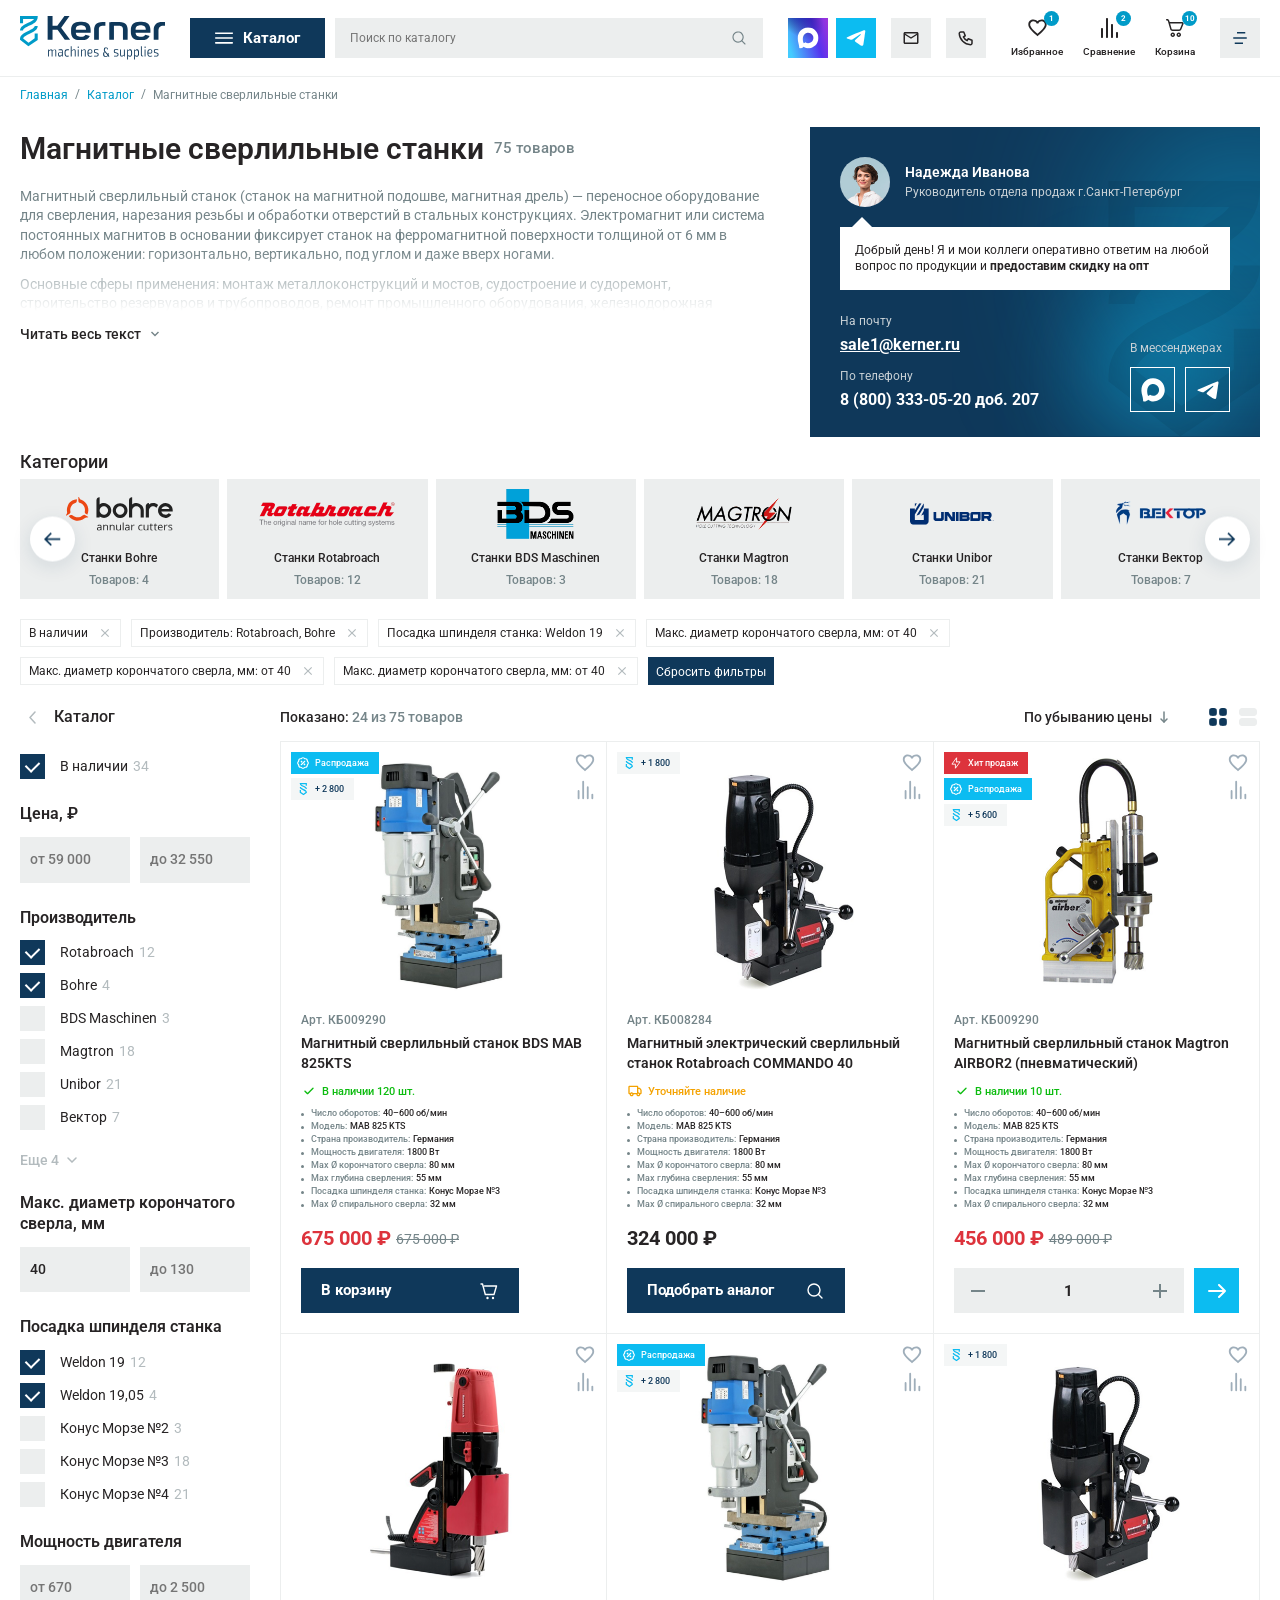
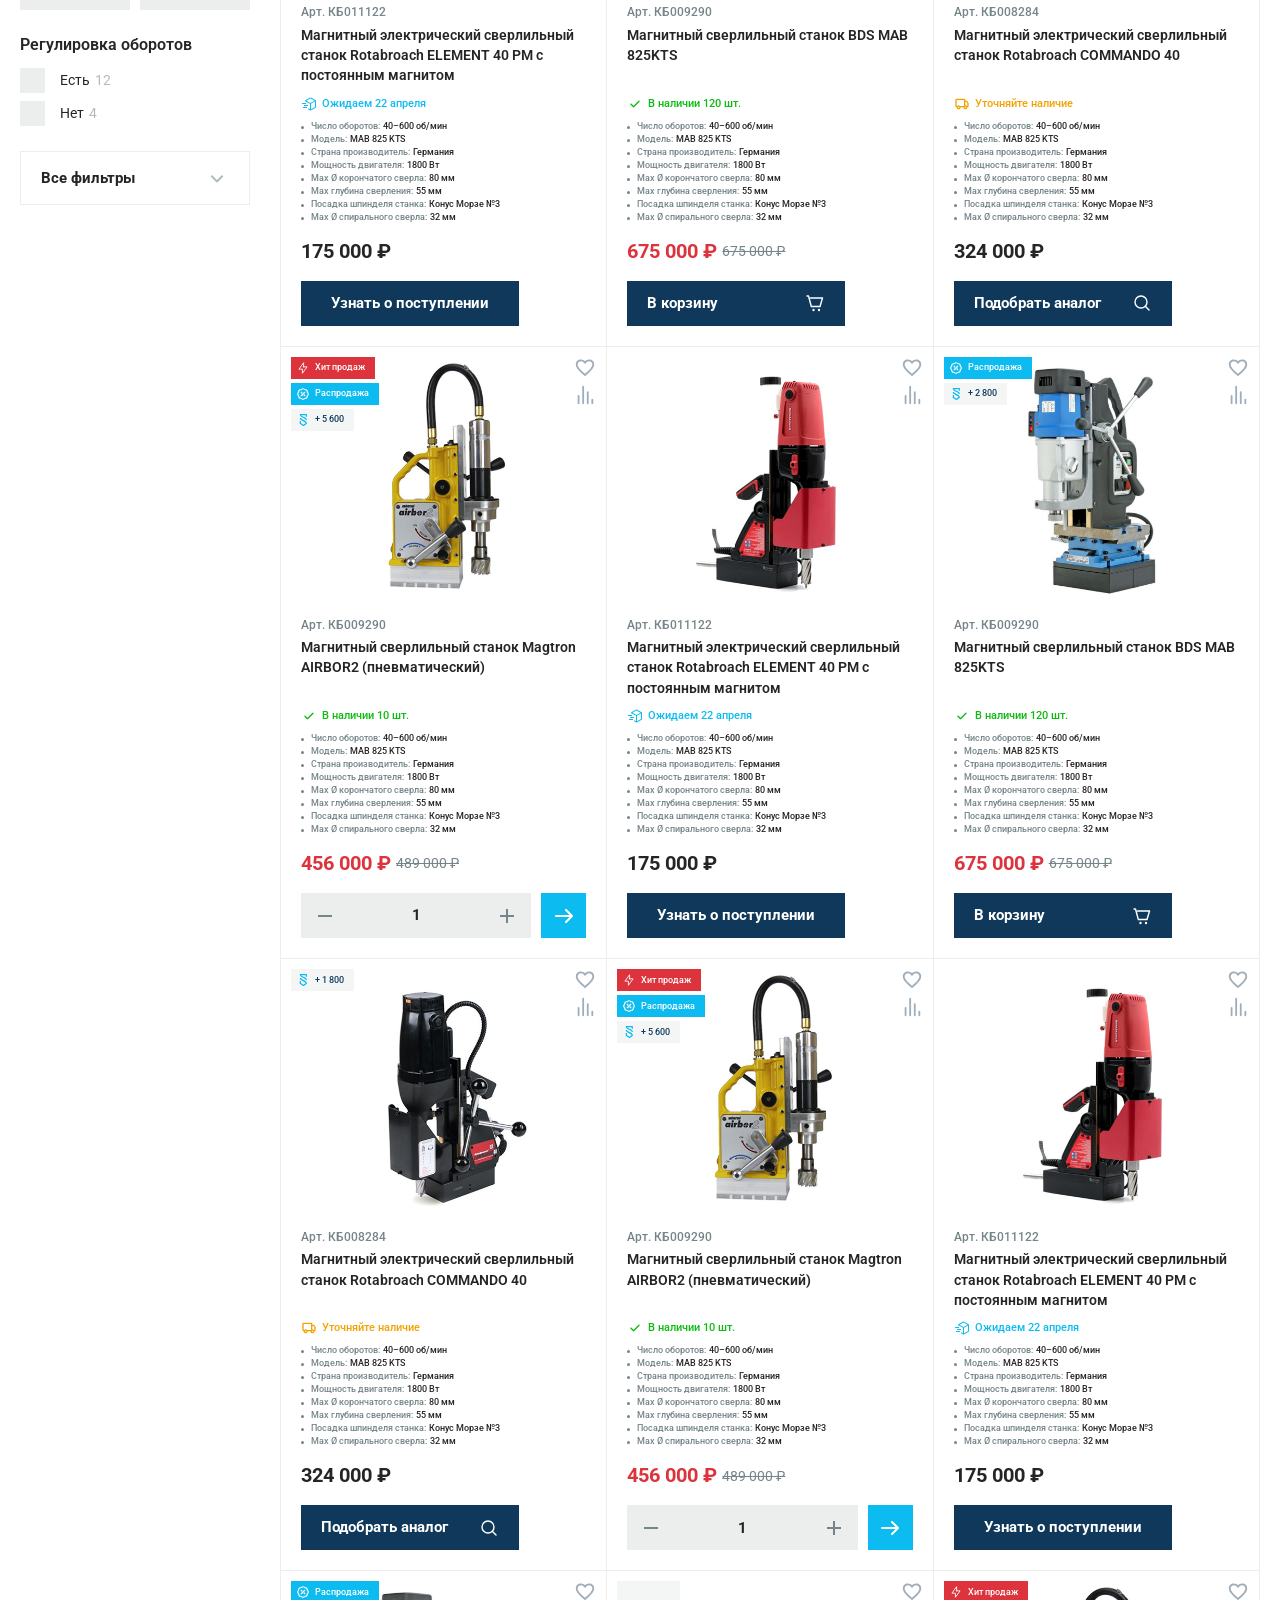
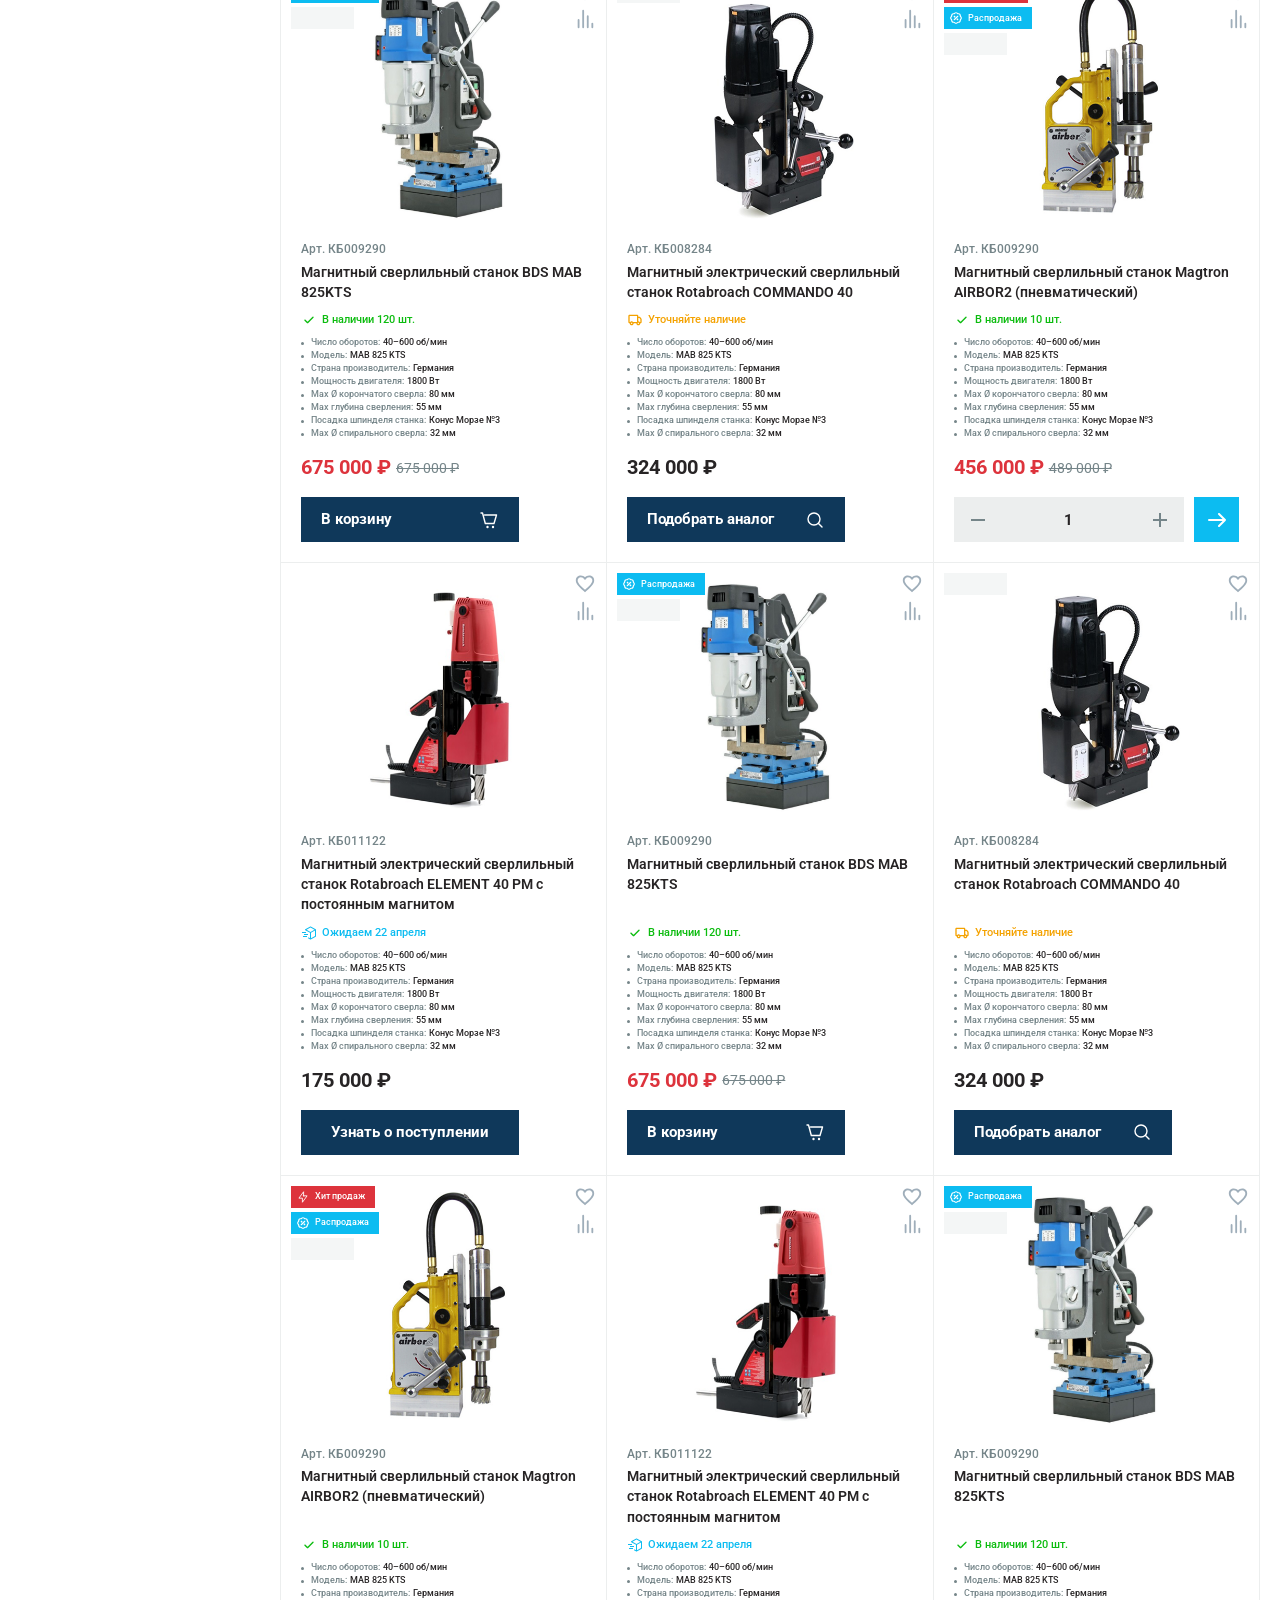
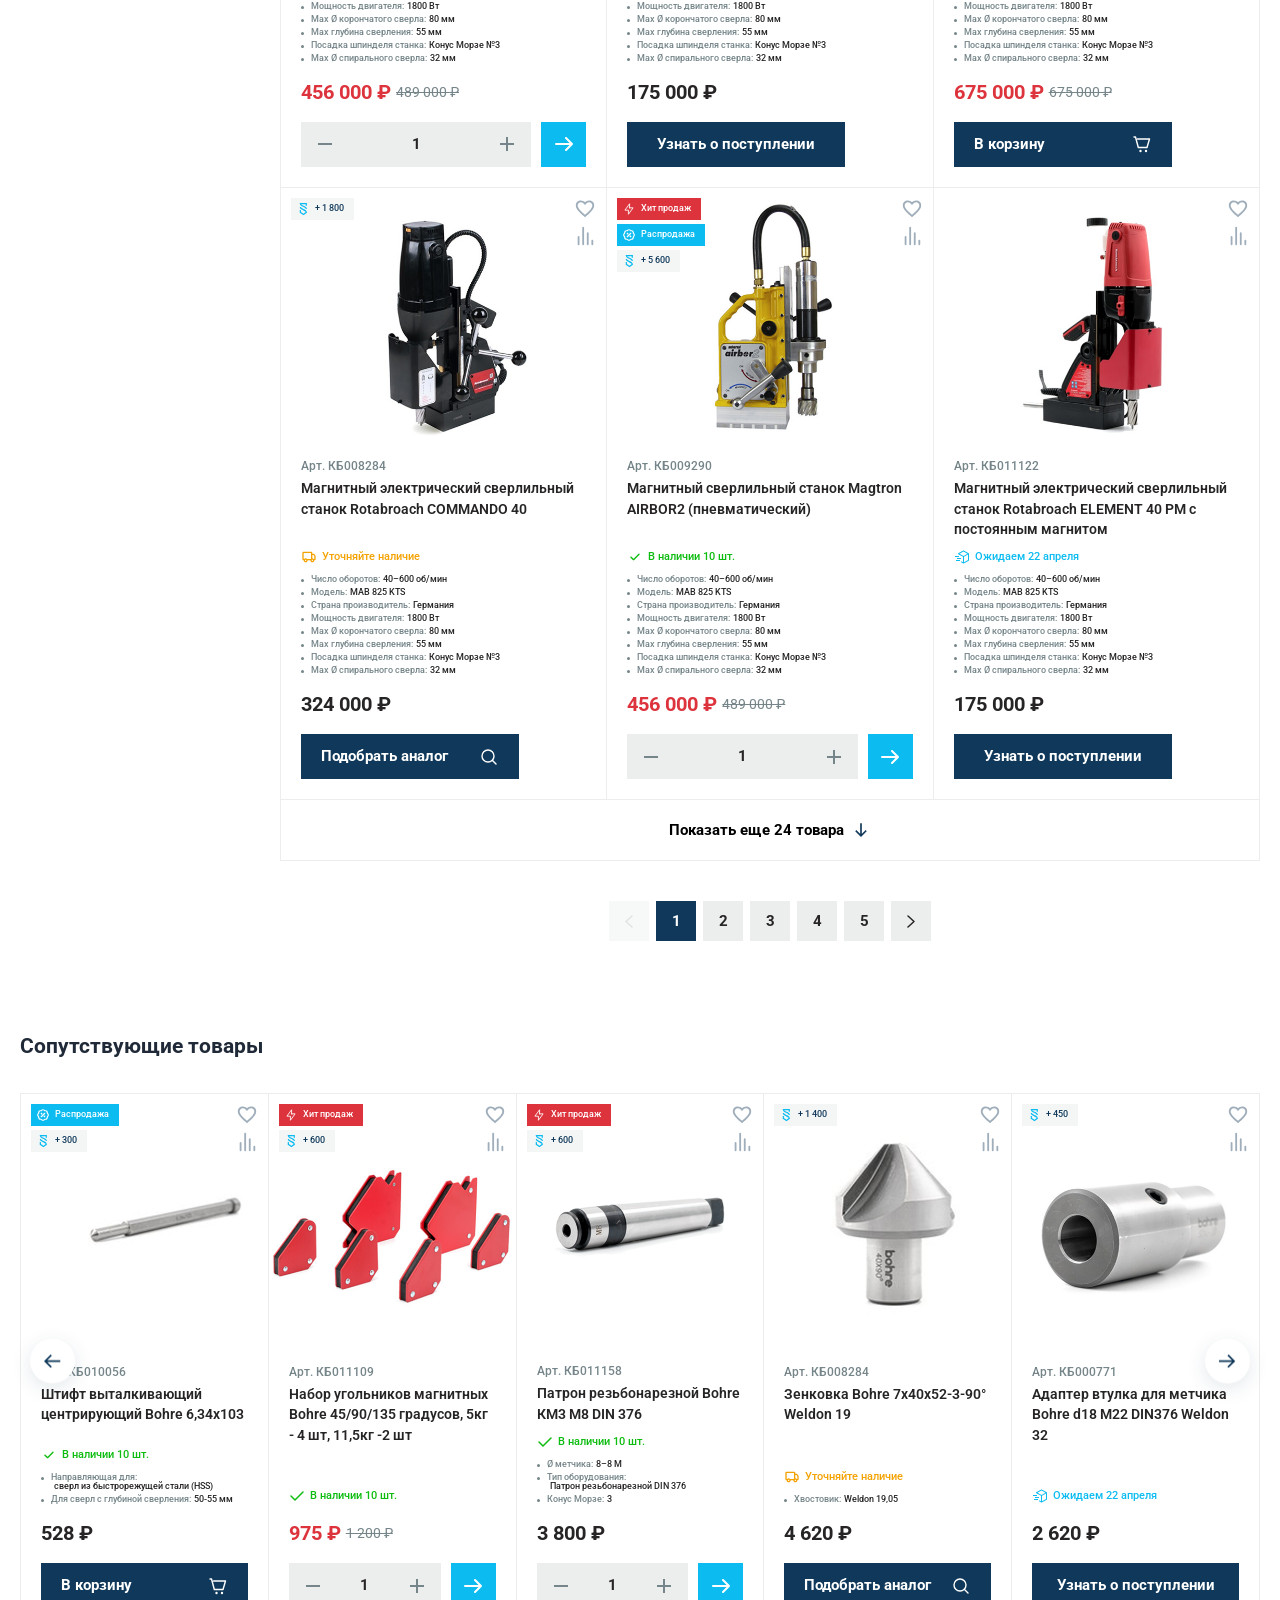
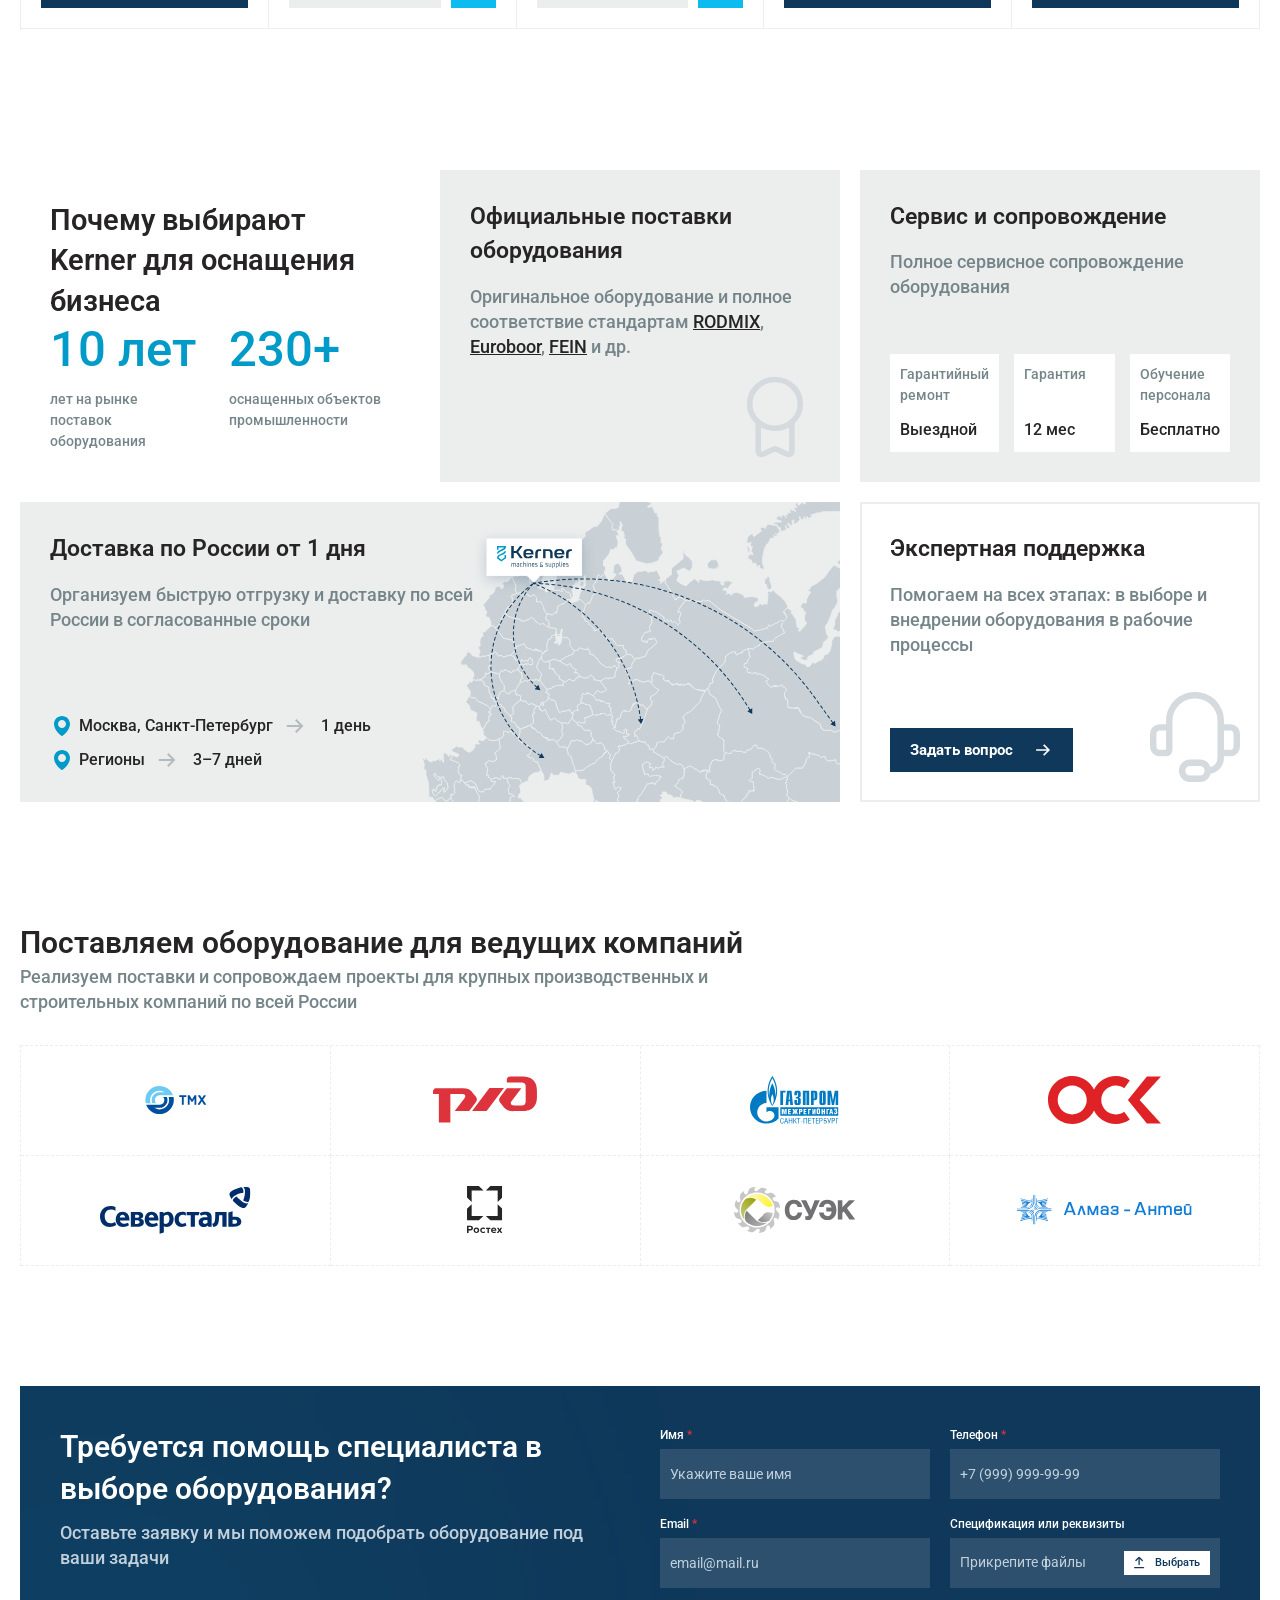
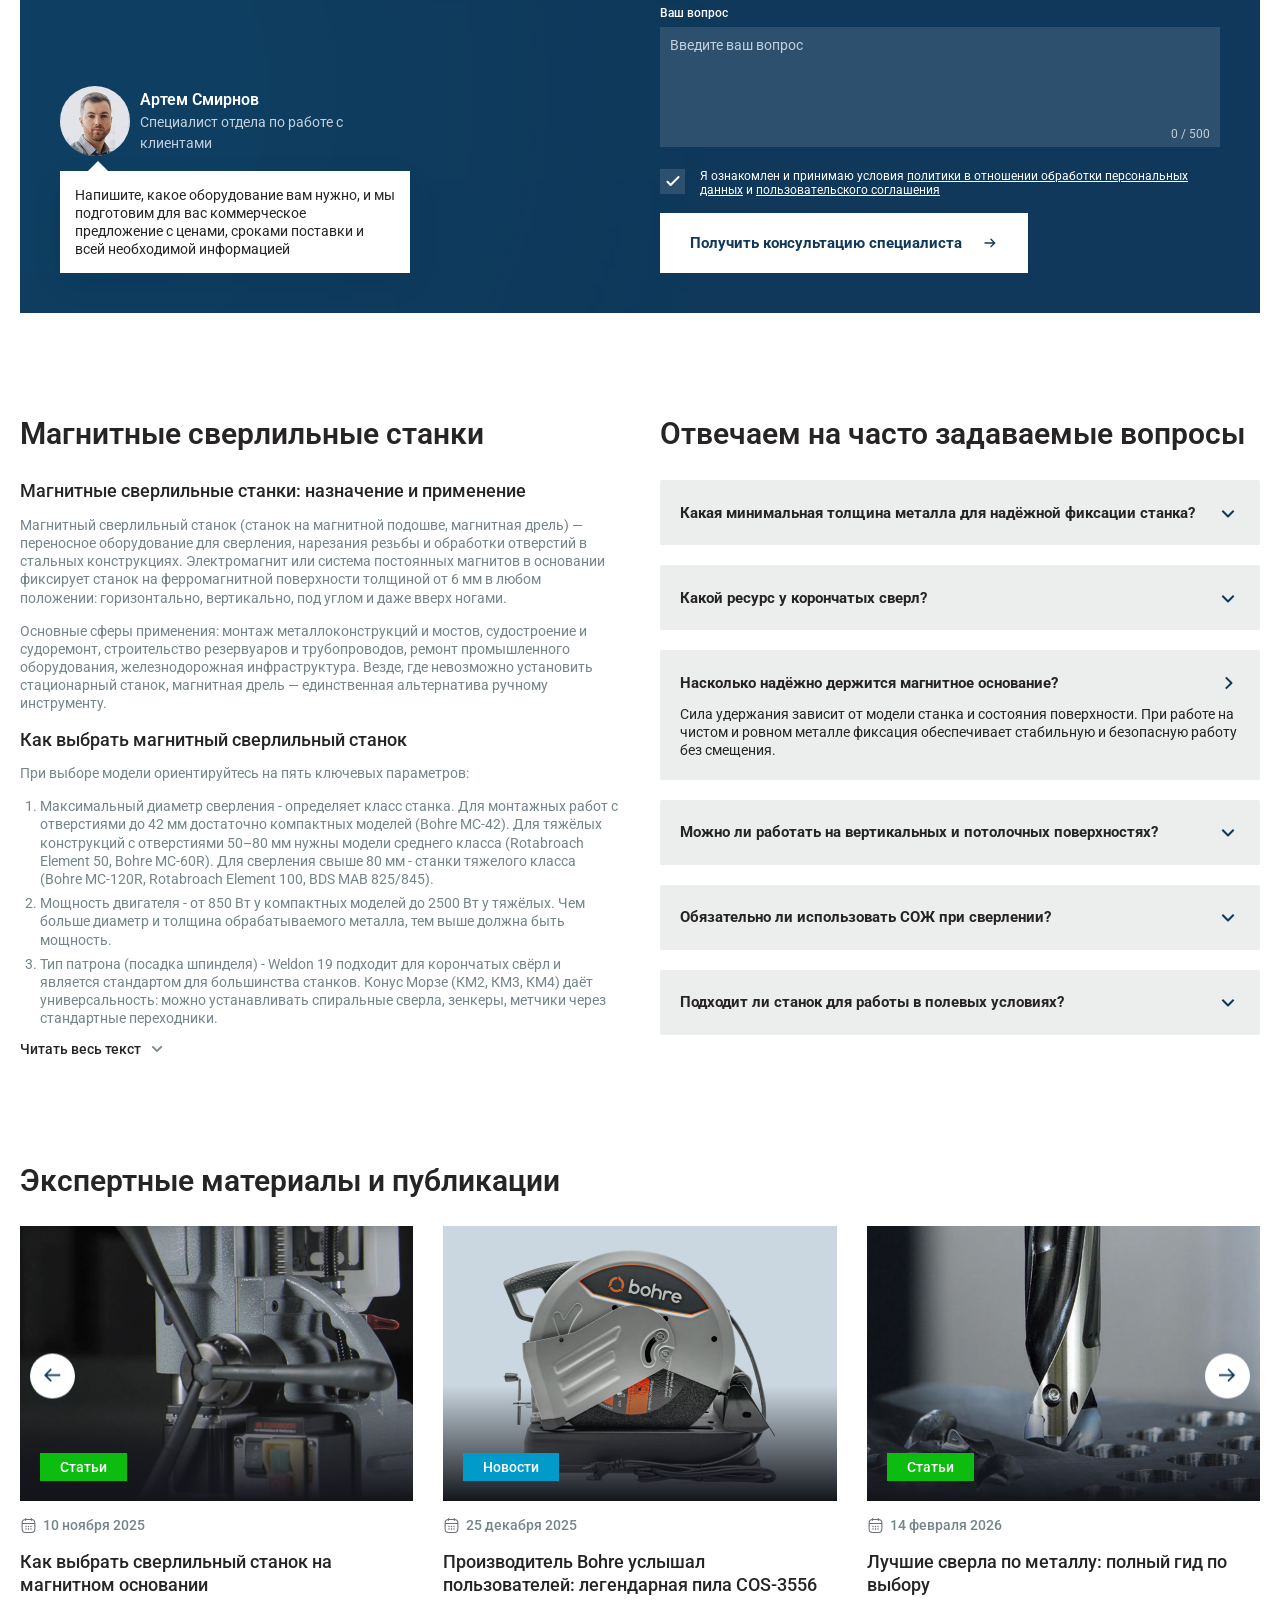
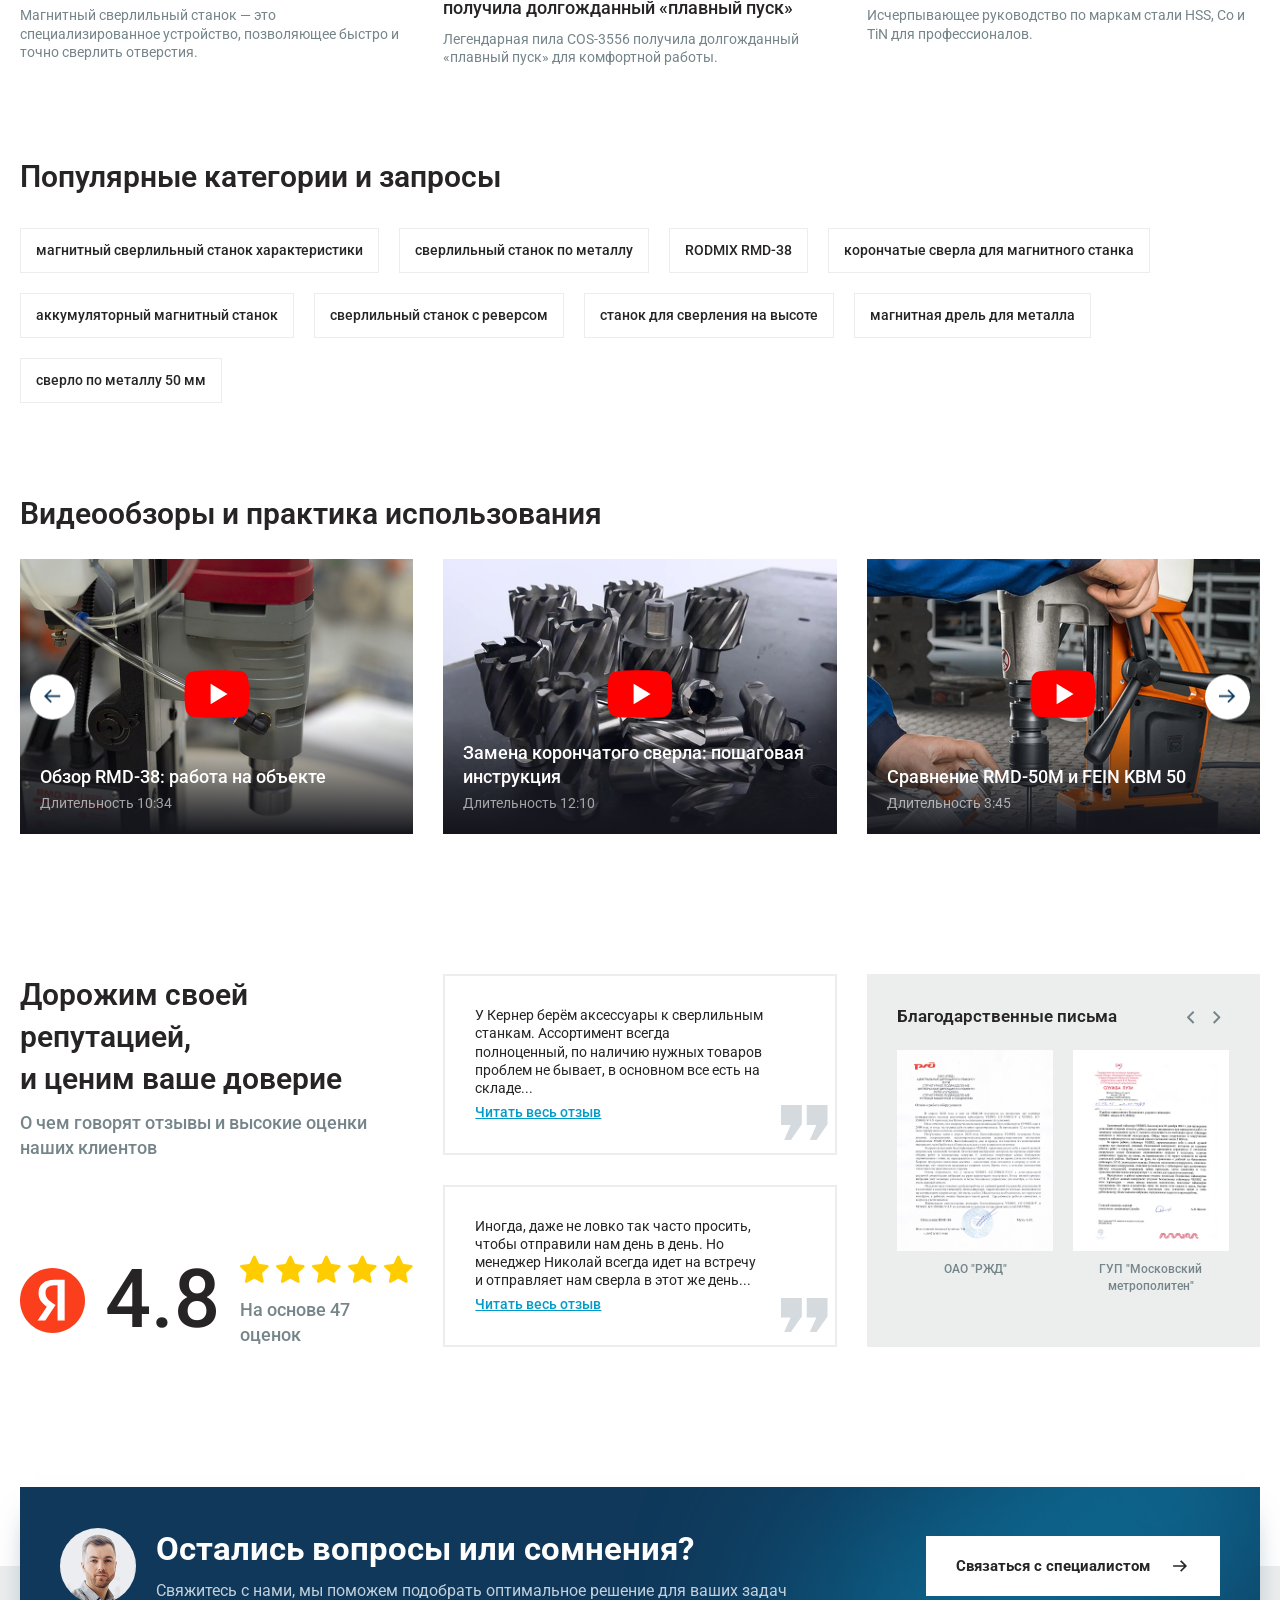
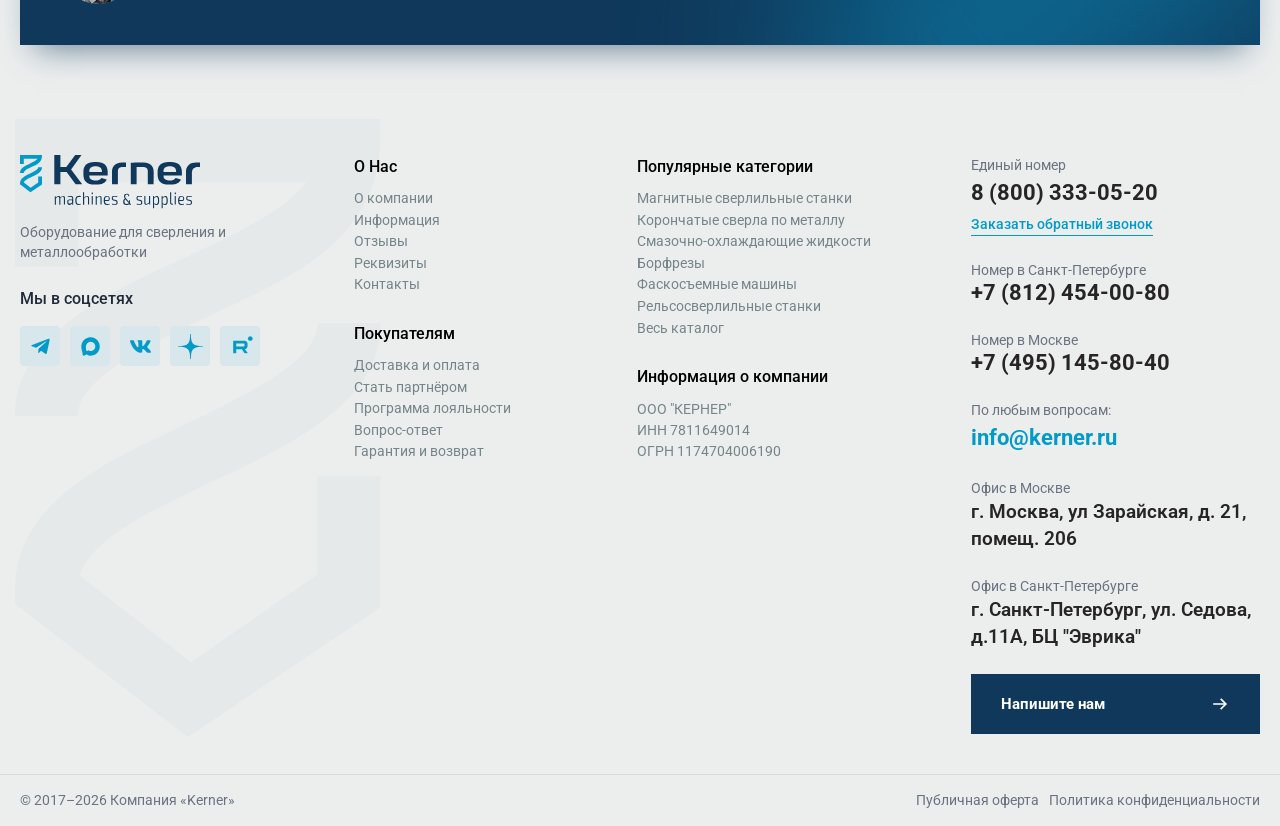
==== index.html @ 2af4572d "fix styles" ====
<!DOCTYPE html>
<html lang="ru">

<head>
    <meta charset="UTF-8">
    <meta name="viewport" content="width=device-width, initial-scale=1.0">
    <title>Scalable Project</title>
    <link rel="preconnect" href="https://fonts.googleapis.com">
    <link rel="preconnect" href="https://fonts.gstatic.com" crossorigin>
    <link href="https://fonts.googleapis.com/css2?family=Roboto:wght@100;200;300;400;500;600;700;800;900&display=swap"
        rel="stylesheet">
    <link rel="stylesheet" href="https://cdn.jsdelivr.net/npm/@fancyapps/ui@5.0/dist/fancybox/fancybox.css" />
    <link rel="stylesheet" href="https://cdn.jsdelivr.net/npm/swiper@11/swiper-bundle.min.css" />
    <link rel="stylesheet" href="categories-section.css">
    <link rel="stylesheet" href="related-products.css">
    <link rel="stylesheet" href="advantages-section.css">
    <link rel="stylesheet" href="info-faq.css">
    <link rel="stylesheet" href="help-section.css">
    <link rel="stylesheet" href="partners-section.css">
    <link rel="stylesheet" href="expert-content.css">
    <link rel="stylesheet" href="popular-queries.css">
    <link rel="stylesheet" href="video-reviews.css">
    <link rel="stylesheet" href="reviews.css">
    <link rel="stylesheet" href="cta-section.css">
    <link rel="stylesheet" href="catalog.css">
    <link rel="stylesheet" href="footer.css">
    <link rel="stylesheet" href="style.css">
</head>

<body>

    <header id="header">
        <div class="top-bar">
            <div class="container top-bar__container">
                <nav class="top-bar__nav">
                    <ul class="top-bar__list">
                        <li><a href="#" class="top-bar__link top-bar__link--discount">% Акции</a></li>
                        <li><a href="#" class="top-bar__link">О компании</a></li>
                        <li><a href="#" class="top-bar__link">Новости</a></li>
                        <li><a href="#" class="top-bar__link">Полезное</a></li>
                        <li><a href="#" class="top-bar__link">Оплата и доставка</a></li>
                        <li><a href="#" class="top-bar__link">Гарантия</a></li>
                        <li><a href="#" class="top-bar__link">Отзывы</a></li>
                        <li><a href="#" class="top-bar__link">Контакты</a></li>
                        <li><a href="#" class="top-bar__link">Стать партнером</a></li>
                    </ul>
                </nav>

                <div class="top-bar__info">
                    <div class="top-bar__item">
                        <img src="icons/geo.svg" alt="Локация" class="top-bar__icon-img" width="15" height="15">
                        <span class="top-bar__text">Санкт-Петербург</span>
                    </div>
                    <div class="top-bar__item">
                        <img src="icons/map.svg" alt="Адрес" class="top-bar__icon-img" width="15" height="15">
                        <span class="top-bar__text">ул. Седова, д.11, бизнес-центр "Эврика"</span>
                    </div>
                    <a href="#" class="top-bar__item top-bar__link">
                        <img src="icons/user.svg" alt="Профиль" class="top-bar__icon-img" width="15" height="15">
                        <span class="top-bar__text">Личный кабинет</span>
                    </a>
                </div>
            </div>
        </div>
    </header>

    <div class="main-header">
        <div class="container main-header__container">
            <a href="/" class="logo">
                <img src="img/logo.svg" alt="Kerner" class="logo__img">
            </a>

            <div class="main-header__search-group">
                <button class="btn-catalog">
                    <img src="icons/burger.svg" alt="" class="btn-catalog__icon">
                    Каталог
                </button>
                <div class="search-bar">
                    <input type="text" class="search-bar__input" placeholder="Поиск по каталогу">
                    <button class="search-bar__btn">
                        <img src="icons/search.svg" alt="Найти">
                    </button>

                    <div class="search-results-dropdown">
                        <div class="search-results__header">
                            <h3 class="search-results__title">Товары</h3>
                            <a href="#" class="search-results__all">Смотреть все (78)</a>
                        </div>

                        <div class="search-results__list">
                            <!-- Товар 1 -->
                            <div class="search-results-item">
                                <div class="search-results-item__img">
                                    <img src="img/stanki/bds-825.jpg" alt="BDS MAB 825KTS">
                                </div>
                                <div class="search-results-item__info">
                                    <div class="search-results-item__desc">
                                        <a href="#" class="search-results-item__name">Магнитный сверлильный станок BDS
                                            MAB
                                            825KTS</a>
                                        <div class="search-results-item__badges">
                                            <span class="search-results__badge search-results__badge--success">
                                                <img src="icons/check-white.svg" alt="">
                                                В наличии 120 шт.
                                            </span>
                                            <span class="search-results__badge search-results__badge--bonus">
                                                <img src="icons/icon-bonus.svg" alt="">
                                                + 2 800
                                            </span>
                                        </div>
                                    </div>
                                    <div class="search-results-item__price-block">
                                        <span class="search-results__price-current">675 000 ₽</span>
                                        <span class="search-results__price-old">675 000 ₽</span>
                                    </div>
                                </div>
                            </div>

                            <!-- Товар 2 -->
                            <div class="search-results-item">
                                <div class="search-results-item__img">
                                    <img src="img/stanki/rotabroach.jpg" alt="Rotabroach COMMANDO 40">
                                </div>
                                <div class="search-results-item__info">
                                    <div class="search-results-item__desc">
                                        <a href="#" class="search-results-item__name">Магнитный электрический
                                            сверлильный станок
                                            Rotabroach COMMANDO 40</a>
                                        <div class="search-results-item__badges">
                                            <span class="search-results__badge search-results__badge--warning">
                                                <img src="icons/delivery-black.svg" alt="">
                                                Под заказ
                                            </span>
                                            <span class="search-results__badge search-results__badge--bonus">
                                                <img src="icons/icon-bonus.svg" alt="">
                                                + 8 300
                                            </span>
                                        </div>
                                    </div>
                                    <div class="search-results-item__price-block">
                                        <span class="search-results__price-current">324 000 ₽</span>
                                    </div>
                                </div>
                            </div>

                            <!-- Товар 3 (дубль для примера) -->
                            <div class="search-results-item">
                                <div class="search-results-item__img">
                                    <img src="img/stanki/bds-825.jpg" alt="BDS MAB 825KTS">
                                </div>
                                <div class="search-results-item__info">
                                    <div class="search-results-item__desc">
                                        <a href="#" class="search-results-item__name">Магнитный сверлильный станок BDS
                                            MAB
                                            825KTS</a>
                                        <div class="search-results-item__badges">
                                            <span class="search-results__badge search-results__badge--success">
                                                <img src="icons/check-white.svg" alt="">
                                                В наличии 120 шт.
                                            </span>
                                            <span class="search-results__badge search-results__badge--bonus">
                                                <img src="icons/icon-bonus.svg" alt="">
                                                + 2 800
                                            </span>
                                        </div>
                                    </div>
                                    <div class="search-item__price-block">
                                        <span class="search-results__price-current">675 000 ₽</span>
                                        <span class="search-results__price-old">675 000 ₽</span>
                                    </div>
                                </div>
                            </div>
                        </div>
                    </div>
                </div>
            </div>

            <div class="main-header__contacts">
                <div class="social-icons">
                    <a href="#" class="social-btn">
                        <img src="icons/max.svg" alt="WhatsApp">
                    </a>
                    <a href="#" class="social-btn ">
                        <img src="icons/tg.svg" alt="Telegram">
                    </a>
                </div>

                <div class="contact-item-header">
                    <div class="contact-item-header__desctop">
                        <span class="contact-item-header__label">По любым вопросам:</span>
                        <a href="mailto:info@kerner.ru"
                            class="contact-item-header__value contact-item-header__value--blue">info@kerner.ru</a>
                    </div>
                    <a href="mailto:info@kerner.ru" class="contact-item-header__mobile-item">
                        <svg width="18" height="18" viewBox="0 0 18 18" fill="none" xmlns="http://www.w3.org/2000/svg">
                            <path
                                d="M16.5 4.5C16.5 3.675 15.825 3 15 3H3C2.175 3 1.5 3.675 1.5 4.5V13.5C1.5 14.325 2.175 15 3 15H15C15.825 15 16.5 14.325 16.5 13.5V4.5ZM15 4.5L9 8.25L3 4.5H15ZM15 13.5H3V6L9 9.75L15 6V13.5Z"
                                fill="#272425" />
                        </svg>
                    </a>
                </div>

                <div class="contact-item-header">
                    <div class="contact-item-header__desctop">
                        <span class="contact-item-header__label">На связи 9:00 – 18:00:</span>
                        <a href="tel:+78124540080" class="contact-item-header__value">+7 (812) 454-00-80</a>
                    </div>
                    <a href="tel:+78124540080" class="contact-item-header__mobile-item">
                        <svg width="18" height="18" viewBox="0 0 18 18" fill="none" xmlns="http://www.w3.org/2000/svg">
                            <path
                                d="M3.75 3H6.75L8.25 6.75L6.375 7.875C7.17822 9.50365 8.49635 10.8218 10.125 11.625L11.25 9.75L15 11.25V14.25C15 14.6478 14.842 15.0294 14.5607 15.3107C14.2794 15.592 13.8978 15.75 13.5 15.75C10.5744 15.5722 7.81512 14.3299 5.74262 12.2574C3.67013 10.1849 2.42779 7.42555 2.25 4.5C2.25 4.10218 2.40804 3.72064 2.68934 3.43934C2.97064 3.15804 3.35218 3 3.75 3Z"
                                stroke="#272425" stroke-width="1.5" stroke-linecap="round" stroke-linejoin="round" />
                        </svg>
                    </a>
                </div>
            </div>

            <div class="header-actions">
                <a href="#" class="action-btn action-btn--catalog">
                    <div class="action-btn__icon-wrapper">
                        <img src="icons/category.svg" alt="Каталог">
                    </div>
                    <span class="action-btn__text">Каталог</span>
                </a>
                <a href="#" class="action-btn">
                    <div class="action-btn__icon-wrapper">
                        <img src="icons/heart.svg" alt="Избранное">
                        <span class="badge">1</span>
                    </div>
                    <span class="action-btn__text">Избранное</span>
                </a>
                <a href="#" class="action-btn action-btn--comparison">
                    <div class="action-btn__icon-wrapper">
                        <img src="icons/compare.svg" alt="Сравнение">
                        <span class="badge">2</span>
                    </div>
                    <span class="action-btn__text">Сравнение</span>
                </a>
                <a href="#" class="action-btn">
                    <div class="action-btn__icon-wrapper">
                        <img src="icons/cart.svg" alt="Корзина">
                        <span class="badge">10</span>
                    </div>
                    <span class="action-btn__text">Корзина</span>
                </a>
            </div>

            <button class="burger-menu-button" type="button">
                <svg width="18" height="18" viewBox="0 0 18 18" fill="none" xmlns="http://www.w3.org/2000/svg">
                    <path d="M12 13.5V15H3.75V13.5H12ZM15.75 8.25V9.75H2.25V8.25H15.75ZM14.25 3V4.5H6V3H14.25Z"
                        fill="#0F385A" />
                </svg>
            </button>

            <div class="mobile-menu">
                <div class="mobile-menu__content">
                    <nav class="mobile-menu__nav">
                        <ul class="top-bar__list">
                            <li><a href="#" class="top-bar__link top-bar__link--discount">% Акции</a></li>
                            <li><a href="#" class="top-bar__link">О компании</a></li>
                            <li><a href="#" class="top-bar__link">Новости</a></li>
                            <li><a href="#" class="top-bar__link">Полезное</a></li>
                            <li><a href="#" class="top-bar__link">Оплата и доставка</a></li>
                            <li><a href="#" class="top-bar__link">Гарантия</a></li>
                            <li><a href="#" class="top-bar__link">Отзывы</a></li>
                            <li><a href="#" class="top-bar__link">Контакты</a></li>
                            <li><a href="#" class="top-bar__link">Стать партнером</a></li>
                        </ul>
                    </nav>
                    <div class="mobile-menu__contacts">
                        <div class="contact-item-header">
                            <span class="contact-item-header__label">По любым вопросам:</span>
                            <a href="mailto:info@kerner.ru"
                                class="contact-item-header__value contact-item-header__value--blue">info@kerner.ru</a>
                        </div>
                        <div class="contact-item-header">
                            <span class="contact-item-header__label">На связи 9:00 – 18:00:</span>
                            <a href="tel:+78124540080" class="contact-item-header__value">+7 (812) 454-00-80</a>
                        </div>
                    </div>
                    <div class="mobile-menu__info">
                        <div class="top-bar__info">
                            <div class="top-bar__item">
                                <img src="icons/geo.svg" alt="Локация" class="top-bar__icon-img" width="15" height="15">
                                <span class="top-bar__text">Санкт-Петербург</span>
                            </div>
                            <div class="top-bar__item">
                                <img src="icons/map.svg" alt="Адрес" class="top-bar__icon-img" width="15" height="15">
                                <span class="top-bar__text">ул. Седова, д.11, бизнес-центр "Эврика"</span>
                            </div>
                            <a href="#" class="top-bar__item top-bar__link">
                                <img src="icons/user.svg" alt="Профиль" class="top-bar__icon-img" width="15"
                                    height="15">
                                <span class="top-bar__text">Личный кабинет</span>
                            </a>
                        </div>
                    </div>
                    <div class="mobile-menu__social">
                        <div class="footer__socials-box">
                            <h4 class="footer__label">Мы в соцсетях</h4>
                            <div class="footer__socials">
                                <a href="#" class="social-btn"><img src="icons/tg-blue.svg" alt=""></a>
                                <a href="#" class="social-btn"><img src="icons/max-blue.svg" alt=""></a>
                                <a href="#" class="social-btn"><img src="icons/vk-blue.svg" alt=""></a>
                                <a href="#" class="social-btn"><img src="icons/tw-blue.svg" alt=""></a>
                                <a href="#" class="social-btn"><img src="icons/rutube-blue.svg" alt=""></a>
                            </div>
                        </div>
                    </div>
                    <div class="mobile-menu__button-catalog">
                        <button class="btn-catalog">
                            <img src="icons/burger.svg" alt="" class="btn-catalog__icon">
                            Каталог
                        </button>
                    </div>
                    <button class="mobile-menu__send-btn button" type="button">
                        <span>Напишите нам</span>
                        <svg width="20" height="20" viewBox="0 0 20 20" fill="none" xmlns="http://www.w3.org/2000/svg">
                            <path d="M11.2507 14.5833L15.834 9.99996L11.2507 5.41663M14.7923 9.99996H3.95898"
                                stroke="#272425" stroke-width="1.66667" stroke-linecap="square" />
                        </svg>
                    </button>
                </div>
            </div>
        </div>
        <div class="mobile-search-container">
            <div class="container">
                <div class="search-bar">
                    <input type="text" placeholder="Поиск по каталогу" class="search-bar__input">
                    <button class="search-bar__btn">
                        <svg width="18" height="18" viewBox="0 0 18 18">
                            <circle cx="8" cy="8" r="6" stroke="#758589" fill="none" />
                            <line x1="13" y1="13" x2="17" y2="17" stroke="#758589" />
                        </svg>
                    </button>
                    <div class="search-results-dropdown">
                        <div class="search-results__header">
                            <h3 class="search-results__title">Товары</h3>
                            <a href="#" class="search-results__all">Смотреть все (78)</a>
                        </div>

                        <div class="search-results__list">
                            <!-- Товар 1 -->
                            <div class="search-results-item">
                                <div class="search-results-item__img">
                                    <img src="img/stanki/bds-825.jpg" alt="BDS MAB 825KTS">
                                </div>
                                <div class="search-results-item__info">
                                    <div class="search-results-item__desc">
                                        <a href="#" class="search-results-item__name">Магнитный сверлильный станок BDS
                                            MAB
                                            825KTS</a>
                                        <div class="search-results-item__badges">
                                            <span class="search-results__badge search-results__badge--success">
                                                <img src="icons/check-white.svg" alt="">
                                                В наличии 120 шт.
                                            </span>
                                            <span class="search-results__badge search-results__badge--bonus">
                                                <img src="icons/icon-bonus.svg" alt="">
                                                + 2 800
                                            </span>
                                        </div>
                                    </div>
                                    <div class="search-results-item__price-block">
                                        <span class="search-results__price-current">675 000 ₽</span>
                                        <span class="search-results__price-old">675 000 ₽</span>
                                    </div>
                                </div>
                            </div>

                            <!-- Товар 2 -->
                            <div class="search-results-item">
                                <div class="search-results-item__img">
                                    <img src="img/stanki/rotabroach.jpg" alt="Rotabroach COMMANDO 40">
                                </div>
                                <div class="search-results-item__info">
                                    <div class="search-results-item__desc">
                                        <a href="#" class="search-results-item__name">Магнитный электрический
                                            сверлильный
                                            станок
                                            Rotabroach COMMANDO 40</a>
                                        <div class="search-results-item__badges">
                                            <span class="search-results__badge search-results__badge--warning">
                                                <img src="icons/delivery-black.svg" alt="">
                                                Под заказ
                                            </span>
                                            <span class="search-results__badge search-results__badge--bonus">
                                                <img src="icons/icon-bonus.svg" alt="">
                                                + 8 300
                                            </span>
                                        </div>
                                    </div>
                                    <div class="search-results-item__price-block">
                                        <span class="search-results__price-current">324 000 ₽</span>
                                    </div>
                                </div>
                            </div>

                            <!-- Товар 3 (дубль для примера) -->
                            <div class="search-results-item">
                                <div class="search-results-item__img">
                                    <img src="img/stanki/bds-825.jpg" alt="BDS MAB 825KTS">
                                </div>
                                <div class="search-results-item__info">
                                    <div class="search-results-item__desc">
                                        <a href="#" class="search-results-item__name">Магнитный сверлильный станок BDS
                                            MAB
                                            825KTS</a>
                                        <div class="search-results-item__badges">
                                            <span class="search-results__badge search-results__badge--success">
                                                <img src="icons/check-white.svg" alt="">
                                                В наличии 120 шт.
                                            </span>
                                            <span class="search-results__badge search-results__badge--bonus">
                                                <img src="icons/icon-bonus.svg" alt="">
                                                + 2 800
                                            </span>
                                        </div>
                                    </div>
                                    <div class="search-item__price-block">
                                        <span class="search-results__price-current">675 000 ₽</span>
                                        <span class="search-results__price-old">675 000 ₽</span>
                                    </div>
                                </div>
                            </div>
                        </div>
                    </div>
                </div>
            </div>
        </div>
    </div>

    <nav class="breadcrumbs">
        <div class="container breadcrumbs__container">
            <ol class="breadcrumbs__list" itemscope itemtype="https://schema.org/BreadcrumbList">
                <li class="breadcrumbs__item" itemprop="itemListElement" itemscope
                    itemtype="https://schema.org/ListItem">
                    <a href="/" class="breadcrumbs__link" itemprop="item">
                        <span itemprop="name">Главная</span>
                    </a>
                    <meta itemprop="position" content="1" />
                </li>
                <li class="breadcrumbs__separator">/</li>
                <li class="breadcrumbs__item" itemprop="itemListElement" itemscope
                    itemtype="https://schema.org/ListItem">
                    <a href="/catalog" class="breadcrumbs__link" itemprop="item">
                        <span itemprop="name">Каталог</span>
                    </a>
                    <meta itemprop="position" content="2" />
                </li>
                <li class="breadcrumbs__separator">/</li>
                <li class="breadcrumbs__item" itemprop="itemListElement" itemscope
                    itemtype="https://schema.org/ListItem">
                    <span class="breadcrumbs__current" itemprop="name">Магнитные сверлильные станки</span>
                    <meta itemprop="position" content="3" />
                </li>
            </ol>
        </div>
    </nav>

    <section class="category-hero">
        <div class="container category-hero__container">
            <div class="category-hero__content">
                <div class="category-hero__header">
                    <h1 class="category-hero__title">Магнитные сверлильные станки</h1>
                    <span class="category-hero__count">75 товаров</span>
                </div>
                <div class="category-hero__description">
                    <p>Магнитный сверлильный станок (станок на магнитной подошве, магнитная дрель) — переносное
                        оборудование для сверления, нарезания резьбы и обработки отверстий в стальных конструкциях.
                        Электромагнит или система постоянных магнитов в основании фиксирует станок на ферромагнитной
                        поверхности толщиной от 6 мм в любом положении: горизонтально, вертикально, под углом и даже
                        вверх ногами.</p>
                    <p>Основные сферы применения: монтаж металлоконструкций и мостов, судостроение и судоремонт,
                        строительство резервуаров и трубопроводов, ремонт промышленного оборудования, железнодорожная
                        инфраструктура. Везде, где невозможно установить стационарный станок, магнитная дрель —
                        единственная альтернатива ручному инструменту.</p>
                    <p>Основные сферы применения: монтаж металлоконструкций и мостов, судостроение и судоремонт,
                        строительство резервуаров и трубопроводов, ремонт промышленного оборудования, железнодорожная
                        инфраструктура. Везде, где невозможно установить стационарный станок, магнитная дрель —
                        единственная альтернатива ручному инструменту.</p>

                </div>
                <button class="category-hero__more">
                    Читать весь текст
                    <img src="icons/arrow-down.svg" alt="" class="category-hero__more-icon">
                </button>
            </div>

            <div class="manager-card">


                <div class="manager-card__profile">
                    <img src="img/manager-photo.jpg" alt="Надежда Иванова" class="manager-card__avatar">
                    <div class="manager-card__meta">
                        <div class="manager-card__name">Надежда Иванова</div>
                        <div class="manager-card__post">Руководитель отдела продаж г.Санкт-Петербург</div>
                    </div>
                </div>

                <div class="manager-card__bubble">
                    <p>Добрый день! Я и мои коллеги оперативно ответим на любой вопрос по продукции и
                        <strong>предоставим скидку на опт</strong>
                    </p>
                </div>

                <div class="manager-card__contacts">
                    <div class="manager-card__info-group">
                        <div class="manager-card__item">
                            <span class="manager-card__label">На почту</span>
                            <a href="mailto:sale1@kerner.ru" class="manager-card__link">sale1@kerner.ru</a>
                        </div>
                        <div class="manager-card__item">
                            <span class="manager-card__label">По телефону</span>
                            <a href="tel:88003330520" class="manager-card__link mngr_phone">8 (800) 333-05-20 доб.
                                207</a>
                        </div>
                    </div>

                    <div class="manager-card__messengers">
                        <span class="manager-card__label">В мессенджерах</span>
                        <div class="manager-card__socials">
                            <a href="#" class="social-sq-btn"><img src="icons/max-wh.svg" alt="MAx"></a>
                            <a href="#" class="social-sq-btn"><img src="icons/tg-wh.svg" alt="TG"></a>
                        </div>
                    </div>
                </div>
            </div>
        </div>
    </section>

    <section class="categories-section">
        <div class="container">
            <h2 class="categories-title">Категории</h2>

            <div class="categories-slider-container">
                <div class="swiper categories-slider">
                    <div class="swiper-wrapper">
                        <a href="#" class="swiper-slide category-card">
                            <div class="category-card__logo-box">
                                <img src="img/logos-category/bohre.svg" alt="Bohre" class="category-card__img">
                            </div>
                            <div class="category-card__content">
                                <div class="category-card__name">Станки Bohre</div>
                                <div class="category-card__count">Товаров: 4</div>
                            </div>
                        </a>
                        <a href="#" class="swiper-slide category-card">
                            <div class="category-card__logo-box">
                                <img src="img/logos-category/rotabroach.png" alt="Rotabroach"
                                    class="category-card__img">
                            </div>
                            <div class="category-card__content">
                                <div class="category-card__name">Станки Rotabroach</div>
                                <div class="category-card__count">Товаров: 12</div>
                            </div>
                        </a>
                        <a href="#" class="swiper-slide category-card">
                            <div class="category-card__logo-box">
                                <img src="img/logos-category/bds.png" alt="BDS Maschinen" class="category-card__img">
                            </div>
                            <div class="category-card__content">
                                <div class="category-card__name">Станки BDS Maschinen</div>
                                <div class="category-card__count">Товаров: 3</div>
                            </div>
                        </a>
                        <a href="#" class="swiper-slide category-card">
                            <div class="category-card__logo-box">
                                <img src="img/logos-category/magtron.png" alt="Magtron" class="category-card__img">
                            </div>
                            <div class="category-card__content">
                                <div class="category-card__name">Станки Magtron</div>
                                <div class="category-card__count">Товаров: 18</div>
                            </div>
                        </a>
                        <a href="#" class="swiper-slide category-card">
                            <div class="category-card__logo-box">
                                <img src="img/logos-category/unibor.svg" alt="Unibor" class="category-card__img">
                            </div>
                            <div class="category-card__content">
                                <div class="category-card__name">Станки Unibor</div>
                                <div class="category-card__count">Товаров: 21</div>
                            </div>
                        </a>
                        <a href="#" class="swiper-slide category-card">
                            <div class="category-card__logo-box">
                                <img src="img/logos-category/vektor.png" alt="Вектор" class="category-card__img">
                            </div>
                            <div class="category-card__content">
                                <div class="category-card__name">Станки Вектор</div>
                                <div class="category-card__count">Товаров: 7</div>
                            </div>
                        </a>
                        <a href="#" class="swiper-slide category-card">
                            <div class="category-card__logo-box">
                                <img src="img/logos-category/unibor.svg" alt="Unibor" class="category-card__img">
                            </div>
                            <div class="category-card__content">
                                <div class="category-card__name">Станки Unibor</div>
                                <div class="category-card__count">Товаров: 21</div>
                            </div>
                        </a>
                    </div>
                </div>

                <div class="slider-nav slider-nav--prev categories-prev">
                    <svg width="17" height="14" viewBox="0 0 17 14" fill="none" xmlns="http://www.w3.org/2000/svg">
                        <path d="M6.67871 1.17871L1.17871 6.67871L6.67871 12.1787M2.42871 6.67871L15.4287 6.67871"
                            stroke="#0F385A" stroke-width="1.66667" stroke-linecap="square" />
                    </svg>
                </div>
                <div class="slider-nav slider-nav--next categories-next">
                    <svg width="17" height="14" viewBox="0 0 17 14" fill="none" xmlns="http://www.w3.org/2000/svg">
                        <path d="M9.58301 12.1785L15.083 6.67847L9.58301 1.17847M13.833 6.67847H0.833008"
                            stroke="#0F385A" stroke-width="1.66667" stroke-linecap="square" />
                    </svg>
                </div>
            </div>
        </div>
    </section>

    <section class="selected-filters-desctop">
        <div class="container">
            <div class="selected-filters">
                <div class="selected-filters__list">
                    <div class="selected-filters__item">
                        <span>В наличии</span>
                        <button class="selected-filters__item-delete" type="button">
                            <svg width="14" height="14" viewBox="0 0 14 14" fill="none"
                                xmlns="http://www.w3.org/2000/svg">
                                <path
                                    d="M11.0833 3.73913L10.2608 2.91663L6.99996 6.17746L3.73913 2.91663L2.91663 3.73913L6.17746 6.99996L2.91663 10.2608L3.73913 11.0833L6.99996 7.82246L10.2608 11.0833L11.0833 10.2608L7.82246 6.99996L11.0833 3.73913Z"
                                    fill="currentColor" />
                            </svg>
                        </button>
                    </div>
                    <div class="selected-filters__item">
                        <span>Производитель: Rotabroach, Bohre</span>
                        <button class="selected-filters__item-delete" type="button">
                            <svg width="14" height="14" viewBox="0 0 14 14" fill="none"
                                xmlns="http://www.w3.org/2000/svg">
                                <path
                                    d="M11.0833 3.73913L10.2608 2.91663L6.99996 6.17746L3.73913 2.91663L2.91663 3.73913L6.17746 6.99996L2.91663 10.2608L3.73913 11.0833L6.99996 7.82246L10.2608 11.0833L11.0833 10.2608L7.82246 6.99996L11.0833 3.73913Z"
                                    fill="currentColor" />
                            </svg>
                        </button>
                    </div>
                    <div class="selected-filters__item">
                        <span>Посадка шпинделя станка: Weldon 19</span>
                        <button class="selected-filters__item-delete" type="button">
                            <svg width="14" height="14" viewBox="0 0 14 14" fill="none"
                                xmlns="http://www.w3.org/2000/svg">
                                <path
                                    d="M11.0833 3.73913L10.2608 2.91663L6.99996 6.17746L3.73913 2.91663L2.91663 3.73913L6.17746 6.99996L2.91663 10.2608L3.73913 11.0833L6.99996 7.82246L10.2608 11.0833L11.0833 10.2608L7.82246 6.99996L11.0833 3.73913Z"
                                    fill="currentColor" />
                            </svg>
                        </button>
                    </div>
                    <div class="selected-filters__item">
                        <span>Макс. диаметр корончатого сверла, мм: от 40</span>
                        <button class="selected-filters__item-delete" type="button">
                            <svg width="14" height="14" viewBox="0 0 14 14" fill="none"
                                xmlns="http://www.w3.org/2000/svg">
                                <path
                                    d="M11.0833 3.73913L10.2608 2.91663L6.99996 6.17746L3.73913 2.91663L2.91663 3.73913L6.17746 6.99996L2.91663 10.2608L3.73913 11.0833L6.99996 7.82246L10.2608 11.0833L11.0833 10.2608L7.82246 6.99996L11.0833 3.73913Z"
                                    fill="currentColor" />
                            </svg>
                        </button>
                    </div>
                    <div class="selected-filters__item">
                        <span>Макс. диаметр корончатого сверла, мм: от 40</span>
                        <button class="selected-filters__item-delete" type="button">
                            <svg width="14" height="14" viewBox="0 0 14 14" fill="none"
                                xmlns="http://www.w3.org/2000/svg">
                                <path
                                    d="M11.0833 3.73913L10.2608 2.91663L6.99996 6.17746L3.73913 2.91663L2.91663 3.73913L6.17746 6.99996L2.91663 10.2608L3.73913 11.0833L6.99996 7.82246L10.2608 11.0833L11.0833 10.2608L7.82246 6.99996L11.0833 3.73913Z"
                                    fill="currentColor" />
                            </svg>
                        </button>
                    </div>
                    <div class="selected-filters__item">
                        <span>Макс. диаметр корончатого сверла, мм: от 40</span>
                        <button class="selected-filters__item-delete" type="button">
                            <svg width="14" height="14" viewBox="0 0 14 14" fill="none"
                                xmlns="http://www.w3.org/2000/svg">
                                <path
                                    d="M11.0833 3.73913L10.2608 2.91663L6.99996 6.17746L3.73913 2.91663L2.91663 3.73913L6.17746 6.99996L2.91663 10.2608L3.73913 11.0833L6.99996 7.82246L10.2608 11.0833L11.0833 10.2608L7.82246 6.99996L11.0833 3.73913Z"
                                    fill="currentColor" />
                            </svg>
                        </button>
                    </div>
                    <button class="selected-filters__button-reset" type="button">
                        <span>Сбросить фильтры</span>
                    </button>
                </div>
            </div>
        </div>
    </section>

    <div class="catalog-page-wrapper">
        <div class="container">
            <div class="catalog-page">
                <aside class="sidebar desctop">
                    <!-- Назад -->
                    <a href="#" class="sidebar__back">
                        <div class="sidebar__back-arrow">
                            <svg width="7" height="13" viewBox="0 0 7 13" fill="none">
                                <path d="M6 1L1 6.5L6 12" stroke="currentColor" stroke-width="1.5"
                                    stroke-linecap="round" stroke-linejoin="round" />
                            </svg>
                        </div>
                        <span>Каталог</span>
                    </a>

                    <!-- В наличии -->
                    <label class="filter-row filter-row--instock">
                        <input type="checkbox" checked>
                        <span class="filter-row__label">В наличии</span>
                        <span class="filter-row__count">34</span>
                    </label>

                    <!-- Цена -->
                    <div class="filter-group">
                        <div class="filter-group__title">Цена, ₽</div>
                        <div class="filter-range">
                            <input class="filter-range__input filter-range__input--muted" type="number"
                                placeholder="от 59 000" min="0">
                            <input class="filter-range__input filter-range__input--muted" type="number"
                                placeholder="до 32 550" min="0">
                        </div>
                    </div>

                    <!-- Производитель -->
                    <div class="filter-group filter-group--more">
                        <div class="filter-group__title">Производитель</div>
                        <div class="filter-list" id="manufacturerList">

                            <!-- Всегда видимые (первые 6) -->
                            <label class="filter-row">
                                <input type="checkbox" checked>
                                <span class="filter-row__label">Rotabroach</span>
                                <span class="filter-row__count">12</span>
                            </label>
                            <label class="filter-row">
                                <input type="checkbox" checked>
                                <span class="filter-row__label">Bohre</span>
                                <span class="filter-row__count">4</span>
                            </label>
                            <label class="filter-row">
                                <input type="checkbox">
                                <span class="filter-row__label">BDS Maschinen</span>
                                <span class="filter-row__count">3</span>
                            </label>
                            <label class="filter-row">
                                <input type="checkbox">
                                <span class="filter-row__label">Magtron</span>
                                <span class="filter-row__count">18</span>
                            </label>
                            <label class="filter-row">
                                <input type="checkbox">
                                <span class="filter-row__label">Unibor</span>
                                <span class="filter-row__count">21</span>
                            </label>
                            <label class="filter-row">
                                <input type="checkbox">
                                <span class="filter-row__label">Вектор</span>
                                <span class="filter-row__count">7</span>
                            </label>

                            <!-- Скрытые (подгружаются по 4 при нажатии «Еще») -->
                            <div class="filter-extra" id="manufacturerExtra">
                                <!-- Скрытые (внутри filter-extra) -->
                                <label class="filter-row">
                                    <input type="checkbox">
                                    <span class="filter-row__label">Promotech</span>
                                    <span class="filter-row__count">5</span>
                                </label>
                                <label class="filter-row">
                                    <input type="checkbox">
                                    <span class="filter-row__label">Alfra</span>
                                    <span class="filter-row__count">9</span>
                                </label>
                                <label class="filter-row">
                                    <input type="checkbox">
                                    <span class="filter-row__label">Euroboor</span>
                                    <span class="filter-row__count">6</span>
                                </label>
                                <label class="filter-row">
                                    <input type="checkbox">
                                    <span class="filter-row__label">Karnasch</span>
                                    <span class="filter-row__count">2</span>
                                </label>
                            </div>

                            <button class="filter-show-more" id="manufacturerToggle">
                                <span class="filter-show-more__text" id="manufacturerToggleText">Еще 4</span>
                                <svg class="filter-show-more__icon" id="manufacturerToggleIcon" width="10" height="6"
                                    viewBox="0 0 10 6" fill="none" style="transition: transform .3s">
                                    <path d="M1 1L5 5L9 1" stroke="#B3BBBE" stroke-width="1.5" stroke-linecap="round" />
                                </svg>
                            </button>

                        </div>
                    </div>

                    <!-- Макс. диаметр -->
                    <div class="filter-group">
                        <div class="filter-group__title">Макс. диаметр корончатого сверла, мм</div>
                        <div class="filter-range">
                            <input class="filter-range__input" type="number" placeholder="от 40" min="0" value="40">
                            <input class="filter-range__input filter-range__input--muted" type="number"
                                placeholder="до 130" min="0">
                        </div>
                    </div>

                    <!-- Посадка шпинделя -->
                    <div class="filter-group">
                        <div class="filter-group__title">Посадка шпинделя станка</div>
                        <div class="filter-list">
                            <label class="filter-row">
                                <input type="checkbox" checked>
                                <span class="filter-row__label">Weldon 19</span>
                                <span class="filter-row__count">12</span>
                            </label>
                            <label class="filter-row">
                                <input type="checkbox" checked>
                                <span class="filter-row__label">Weldon 19,05</span>
                                <span class="filter-row__count">4</span>
                            </label>
                            <label class="filter-row">
                                <input type="checkbox">
                                <span class="filter-row__label">Конус Морзе №2</span>
                                <span class="filter-row__count">3</span>
                            </label>
                            <label class="filter-row">
                                <input type="checkbox">
                                <span class="filter-row__label">Конус Морзе №3</span>
                                <span class="filter-row__count">18</span>
                            </label>
                            <label class="filter-row">
                                <input type="checkbox">
                                <span class="filter-row__label">Конус Морзе №4</span>
                                <span class="filter-row__count">21</span>
                            </label>
                        </div>
                    </div>

                    <!-- Мощность двигателя -->
                    <div class="filter-group">
                        <div class="filter-group__title">Мощность двигателя</div>
                        <div class="filter-range">
                            <input class="filter-range__input filter-range__input--muted" type="number"
                                placeholder="от 670" min="0">
                            <input class="filter-range__input filter-range__input--muted" type="number"
                                placeholder="до 2 500" min="0">
                        </div>
                    </div>

                    <!-- Регулировка оборотов -->
                    <div class="filter-group">
                        <div class="filter-group__title">Регулировка оборотов</div>
                        <div class="filter-list">
                            <label class="filter-row">
                                <input type="checkbox">
                                <span class="filter-row__label">Есть</span>
                                <span class="filter-row__count">12</span>
                            </label>
                            <label class="filter-row">
                                <input type="checkbox">
                                <span class="filter-row__label">Нет</span>
                                <span class="filter-row__count">4</span>
                            </label>
                        </div>
                    </div>

                    <!-- Скрытые дополнительные фильтры -->
                    <div class="extra-filters" data-id="filters1">
                        <div>
                            <!-- Глубина сверления -->
                            <div class="filter-group">
                                <div class="filter-group__title">Макс. глубина сверления, мм</div>
                                <div class="filter-range">
                                    <input class="filter-range__input filter-range__input--muted" type="number"
                                        placeholder="от 30" min="0">
                                    <input class="filter-range__input filter-range__input--muted" type="number"
                                        placeholder="до 130" min="0">
                                </div>
                            </div>
                            <!-- Диаметр спирального сверла -->
                            <div class="filter-group">
                                <div class="filter-group__title">Макс. Ø спирального сверла, мм</div>
                                <div class="filter-range">
                                    <input class="filter-range__input filter-range__input--muted" type="number"
                                        placeholder="от 10" min="0">
                                    <input class="filter-range__input filter-range__input--muted" type="number"
                                        placeholder="до 50" min="0">
                                </div>
                            </div>
                            <!-- Страна производитель -->
                            <div class="filter-group">
                                <div class="filter-group__title">Страна производитель</div>
                                <div class="filter-list">
                                    <label class="filter-row">
                                        <input type="checkbox">
                                        <span class="filter-row__label">Германия</span>
                                        <span class="filter-row__count">14</span>
                                    </label>
                                    <label class="filter-row">
                                        <input type="checkbox">
                                        <span class="filter-row__label">Англия</span>
                                        <span class="filter-row__count">8</span>
                                    </label>
                                    <label class="filter-row">
                                        <input type="checkbox">
                                        <span class="filter-row__label">США</span>
                                        <span class="filter-row__count">5</span>
                                    </label>
                                </div>
                            </div>
                            <!-- Тип магнита -->
                            <div class="filter-group">
                                <div class="filter-group__title">Тип магнита</div>
                                <div class="filter-list">
                                    <label class="filter-row">
                                        <input type="checkbox">
                                        <span class="filter-row__label">Электромагнит</span>
                                        <span class="filter-row__count">28</span>
                                    </label>
                                    <label class="filter-row">
                                        <input type="checkbox">
                                        <span class="filter-row__label">Постоянный магнит</span>
                                        <span class="filter-row__count">6</span>
                                    </label>
                                </div>
                            </div>
                        </div>

                    </div>

                    <!-- Кнопка Все фильтры -->
                    <button class="all-filters-btn" data-target="filters1">
                        Все фильтры
                        <svg class="all-filters-btn__icon" id="allFiltersIcon" width="24" height="24"
                            viewBox="0 0 24 24" fill="none" style="transition: transform 0.3s ease">
                            <path fill-rule="evenodd" clip-rule="evenodd"
                                d="M11.289 16.1569L5.63199 10.4999L7.04598 9.08594L11.996 14.0359L16.946 9.08594L18.36 10.4999L12.703 16.1569C12.5155 16.3444 12.2612 16.4497 11.996 16.4497C11.7308 16.4497 11.4765 16.3444 11.289 16.1569Z"
                                fill="#B3BBBE" />
                        </svg>
                    </button>

                </aside>

                <div class="catalog-main">
                    <div class="catalog-filter-mob">
                        <button class="catalog-filter-mob__button" type="button">
                            <span>Фильтры</span>
                            <svg width="15" height="15" viewBox="0 0 15 15" fill="none"
                                xmlns="http://www.w3.org/2000/svg">
                                <path
                                    d="M13.8281 4.92188H1.17188C0.985395 4.92188 0.806552 4.8478 0.674691 4.71593C0.542829 4.58407 0.46875 4.40523 0.46875 4.21875C0.46875 4.03227 0.542829 3.85343 0.674691 3.72157C0.806552 3.5897 0.985395 3.51563 1.17188 3.51562H13.8281C14.0146 3.51562 14.1934 3.5897 14.3253 3.72157C14.4572 3.85343 14.5312 4.03227 14.5312 4.21875C14.5312 4.40523 14.4572 4.58407 14.3253 4.71593C14.1934 4.8478 14.0146 4.92188 13.8281 4.92188ZM11.4844 8.20312H3.51562C3.32914 8.20312 3.1503 8.12905 3.01844 7.99718C2.88658 7.86532 2.8125 7.68648 2.8125 7.5C2.8125 7.31352 2.88658 7.13468 3.01844 7.00282C3.1503 6.87095 3.32914 6.79688 3.51562 6.79688H11.4844C11.6709 6.79688 11.8497 6.87095 11.9816 7.00282C12.1134 7.13468 12.1875 7.31352 12.1875 7.5C12.1875 7.68648 12.1134 7.86532 11.9816 7.99718C11.8497 8.12905 11.6709 8.20312 11.4844 8.20312ZM8.67188 11.4844H6.32812C6.14164 11.4844 5.9628 11.4103 5.83094 11.2784C5.69908 11.1466 5.625 10.9677 5.625 10.7812C5.625 10.5948 5.69908 10.4159 5.83094 10.2841C5.9628 10.1522 6.14164 10.0781 6.32812 10.0781H8.67188C8.85836 10.0781 9.0372 10.1522 9.16906 10.2841C9.30092 10.4159 9.375 10.5948 9.375 10.7812C9.375 10.9677 9.30092 11.1466 9.16906 11.2784C9.0372 11.4103 8.85836 11.4844 8.67188 11.4844Z"
                                    fill="currentColor" />
                            </svg>
                        </button>
                        <div class="catalog-filter-mob__inner">
                            <div class="catalog-filter-mob__top">
                                <h5 class="catalog-filter-mob__title">Фильтры</h5>
                                <button class="catalog-filter-mob__close" type="button">
                                    <svg width="18" height="18" viewBox="0 0 18 18" fill="none"
                                        xmlns="http://www.w3.org/2000/svg">
                                        <path
                                            d="M3.96959 3.96981C4.11024 3.82921 4.30097 3.75022 4.49984 3.75022C4.69871 3.75022 4.88944 3.82921 5.03009 3.96981L8.99984 7.93956L12.9696 3.96981C13.0388 3.89818 13.1215 3.84104 13.213 3.80173C13.3045 3.76243 13.403 3.74174 13.5025 3.74087C13.6021 3.74001 13.7009 3.75898 13.7931 3.79669C13.8852 3.83441 13.969 3.89009 14.0394 3.96051C14.1098 4.03093 14.1655 4.11467 14.2032 4.20685C14.2409 4.29902 14.2599 4.39778 14.259 4.49736C14.2582 4.59695 14.2375 4.69536 14.1982 4.78686C14.1589 4.87837 14.1017 4.96113 14.0301 5.03031L10.0603 9.00006L14.0301 12.9698C14.1667 13.1113 14.2423 13.3007 14.2406 13.4974C14.2389 13.694 14.16 13.8821 14.021 14.0212C13.8819 14.1602 13.6938 14.2391 13.4971 14.2408C13.3005 14.2425 13.111 14.1669 12.9696 14.0303L8.99984 10.0606L5.03009 14.0303C4.88864 14.1669 4.69919 14.2425 4.50254 14.2408C4.30589 14.2391 4.11778 14.1602 3.97873 14.0212C3.83967 13.8821 3.76079 13.694 3.75908 13.4974C3.75738 13.3007 3.83297 13.1113 3.96959 12.9698L7.93934 9.00006L3.96959 5.03031C3.82899 4.88967 3.75 4.69893 3.75 4.50006C3.75 4.30119 3.82899 4.11046 3.96959 3.96981Z"
                                            fill="#0F385A" />
                                    </svg>
                                </button>
                            </div>
                            <div class="catalog-filter-mob__selected-filters">
                                <div class="selected-filters">
                                    <div class="selected-filters__list">
                                        <div class="selected-filters__item">
                                            <span>В наличии</span>
                                            <button class="selected-filters__item-delete" type="button">
                                                <svg width="14" height="14" viewBox="0 0 14 14" fill="none"
                                                    xmlns="http://www.w3.org/2000/svg">
                                                    <path
                                                        d="M11.0833 3.73913L10.2608 2.91663L6.99996 6.17746L3.73913 2.91663L2.91663 3.73913L6.17746 6.99996L2.91663 10.2608L3.73913 11.0833L6.99996 7.82246L10.2608 11.0833L11.0833 10.2608L7.82246 6.99996L11.0833 3.73913Z"
                                                        fill="currentColor" />
                                                </svg>
                                            </button>
                                        </div>
                                        <div class="selected-filters__item">
                                            <span>Производитель: Rotabroach, Bohre</span>
                                            <button class="selected-filters__item-delete" type="button">
                                                <svg width="14" height="14" viewBox="0 0 14 14" fill="none"
                                                    xmlns="http://www.w3.org/2000/svg">
                                                    <path
                                                        d="M11.0833 3.73913L10.2608 2.91663L6.99996 6.17746L3.73913 2.91663L2.91663 3.73913L6.17746 6.99996L2.91663 10.2608L3.73913 11.0833L6.99996 7.82246L10.2608 11.0833L11.0833 10.2608L7.82246 6.99996L11.0833 3.73913Z"
                                                        fill="currentColor" />
                                                </svg>
                                            </button>
                                        </div>
                                        <div class="selected-filters__item">
                                            <span>Посадка шпинделя станка: Weldon 19</span>
                                            <button class="selected-filters__item-delete" type="button">
                                                <svg width="14" height="14" viewBox="0 0 14 14" fill="none"
                                                    xmlns="http://www.w3.org/2000/svg">
                                                    <path
                                                        d="M11.0833 3.73913L10.2608 2.91663L6.99996 6.17746L3.73913 2.91663L2.91663 3.73913L6.17746 6.99996L2.91663 10.2608L3.73913 11.0833L6.99996 7.82246L10.2608 11.0833L11.0833 10.2608L7.82246 6.99996L11.0833 3.73913Z"
                                                        fill="currentColor" />
                                                </svg>
                                            </button>
                                        </div>
                                        <div class="selected-filters__item">
                                            <span>Макс. диаметр корончатого сверла, мм: от 40</span>
                                            <button class="selected-filters__item-delete" type="button">
                                                <svg width="14" height="14" viewBox="0 0 14 14" fill="none"
                                                    xmlns="http://www.w3.org/2000/svg">
                                                    <path
                                                        d="M11.0833 3.73913L10.2608 2.91663L6.99996 6.17746L3.73913 2.91663L2.91663 3.73913L6.17746 6.99996L2.91663 10.2608L3.73913 11.0833L6.99996 7.82246L10.2608 11.0833L11.0833 10.2608L7.82246 6.99996L11.0833 3.73913Z"
                                                        fill="currentColor" />
                                                </svg>
                                            </button>
                                        </div>
                                        <div class="selected-filters__item">
                                            <span>Макс. диаметр корончатого сверла, мм: от 40</span>
                                            <button class="selected-filters__item-delete" type="button">
                                                <svg width="14" height="14" viewBox="0 0 14 14" fill="none"
                                                    xmlns="http://www.w3.org/2000/svg">
                                                    <path
                                                        d="M11.0833 3.73913L10.2608 2.91663L6.99996 6.17746L3.73913 2.91663L2.91663 3.73913L6.17746 6.99996L2.91663 10.2608L3.73913 11.0833L6.99996 7.82246L10.2608 11.0833L11.0833 10.2608L7.82246 6.99996L11.0833 3.73913Z"
                                                        fill="currentColor" />
                                                </svg>
                                            </button>
                                        </div>
                                        <div class="selected-filters__item">
                                            <span>Макс. диаметр корончатого сверла, мм: от 40</span>
                                            <button class="selected-filters__item-delete" type="button">
                                                <svg width="14" height="14" viewBox="0 0 14 14" fill="none"
                                                    xmlns="http://www.w3.org/2000/svg">
                                                    <path
                                                        d="M11.0833 3.73913L10.2608 2.91663L6.99996 6.17746L3.73913 2.91663L2.91663 3.73913L6.17746 6.99996L2.91663 10.2608L3.73913 11.0833L6.99996 7.82246L10.2608 11.0833L11.0833 10.2608L7.82246 6.99996L11.0833 3.73913Z"
                                                        fill="currentColor" />
                                                </svg>
                                            </button>
                                        </div>
                                        <button class="selected-filters__button-reset" type="button">
                                            <span>Сбросить фильтры</span>
                                        </button>
                                    </div>
                                </div>
                            </div>
                            <div class="catalog-filter-mob__filters">
                                <div class="sidebar">
                                    <!-- Назад -->
                                    <a href="#" class="sidebar__back">
                                        <div class="sidebar__back-arrow">
                                            <svg width="7" height="13" viewBox="0 0 7 13" fill="none">
                                                <path d="M6 1L1 6.5L6 12" stroke="currentColor" stroke-width="1.5"
                                                    stroke-linecap="round" stroke-linejoin="round" />
                                            </svg>
                                        </div>
                                        <span>Каталог</span>
                                    </a>

                                    <!-- В наличии -->
                                    <label class="filter-row filter-row--instock">
                                        <input type="checkbox" checked>
                                        <span class="filter-row__label">В наличии</span>
                                        <span class="filter-row__count">34</span>
                                    </label>

                                    <!-- Цена -->
                                    <div class="filter-group">
                                        <div class="filter-group__title">Цена, ₽</div>
                                        <div class="filter-range">
                                            <input class="filter-range__input filter-range__input--muted" type="number"
                                                placeholder="от 59 000" min="0">
                                            <input class="filter-range__input filter-range__input--muted" type="number"
                                                placeholder="до 32 550" min="0">
                                        </div>
                                    </div>

                                    <!-- Производитель -->
                                    <div class="filter-group filter-group--more">
                                        <div class="filter-group__title">Производитель</div>
                                        <div class="filter-list" id="manufacturerList">

                                            <!-- Всегда видимые (первые 6) -->
                                            <label class="filter-row">
                                                <input type="checkbox" checked>
                                                <span class="filter-row__label">Rotabroach</span>
                                                <span class="filter-row__count">12</span>
                                            </label>
                                            <label class="filter-row">
                                                <input type="checkbox" checked>
                                                <span class="filter-row__label">Bohre</span>
                                                <span class="filter-row__count">4</span>
                                            </label>
                                            <label class="filter-row">
                                                <input type="checkbox">
                                                <span class="filter-row__label">BDS Maschinen</span>
                                                <span class="filter-row__count">3</span>
                                            </label>
                                            <label class="filter-row">
                                                <input type="checkbox">
                                                <span class="filter-row__label">Magtron</span>
                                                <span class="filter-row__count">18</span>
                                            </label>
                                            <label class="filter-row">
                                                <input type="checkbox">
                                                <span class="filter-row__label">Unibor</span>
                                                <span class="filter-row__count">21</span>
                                            </label>
                                            <label class="filter-row">
                                                <input type="checkbox">
                                                <span class="filter-row__label">Вектор</span>
                                                <span class="filter-row__count">7</span>
                                            </label>

                                            <!-- Скрытые (подгружаются по 4 при нажатии «Еще») -->
                                            <div class="filter-extra" id="manufacturerExtra">
                                                <!-- Скрытые (внутри filter-extra) -->
                                                <label class="filter-row">
                                                    <input type="checkbox">
                                                    <span class="filter-row__label">Promotech</span>
                                                    <span class="filter-row__count">5</span>
                                                </label>
                                                <label class="filter-row">
                                                    <input type="checkbox">
                                                    <span class="filter-row__label">Alfra</span>
                                                    <span class="filter-row__count">9</span>
                                                </label>
                                                <label class="filter-row">
                                                    <input type="checkbox">
                                                    <span class="filter-row__label">Euroboor</span>
                                                    <span class="filter-row__count">6</span>
                                                </label>
                                                <label class="filter-row">
                                                    <input type="checkbox">
                                                    <span class="filter-row__label">Karnasch</span>
                                                    <span class="filter-row__count">2</span>
                                                </label>
                                            </div>

                                            <button class="filter-show-more" id="manufacturerToggle">
                                                <span class="filter-show-more__text" id="manufacturerToggleText">Еще
                                                    4</span>
                                                <svg class="filter-show-more__icon" id="manufacturerToggleIcon"
                                                    width="10" height="6" viewBox="0 0 10 6" fill="none"
                                                    style="transition: transform .3s">
                                                    <path d="M1 1L5 5L9 1" stroke="#B3BBBE" stroke-width="1.5"
                                                        stroke-linecap="round" />
                                                </svg>
                                            </button>

                                        </div>
                                    </div>

                                    <!-- Макс. диаметр -->
                                    <div class="filter-group">
                                        <div class="filter-group__title">Макс. диаметр корончатого сверла, мм</div>
                                        <div class="filter-range">
                                            <input class="filter-range__input" type="number" placeholder="от 40" min="0"
                                                value="40">
                                            <input class="filter-range__input filter-range__input--muted" type="number"
                                                placeholder="до 130" min="0">
                                        </div>
                                    </div>

                                    <!-- Посадка шпинделя -->
                                    <div class="filter-group">
                                        <div class="filter-group__title">Посадка шпинделя станка</div>
                                        <div class="filter-list">
                                            <label class="filter-row">
                                                <input type="checkbox" checked>
                                                <span class="filter-row__label">Weldon 19</span>
                                                <span class="filter-row__count">12</span>
                                            </label>
                                            <label class="filter-row">
                                                <input type="checkbox" checked>
                                                <span class="filter-row__label">Weldon 19,05</span>
                                                <span class="filter-row__count">4</span>
                                            </label>
                                            <label class="filter-row">
                                                <input type="checkbox">
                                                <span class="filter-row__label">Конус Морзе №2</span>
                                                <span class="filter-row__count">3</span>
                                            </label>
                                            <label class="filter-row">
                                                <input type="checkbox">
                                                <span class="filter-row__label">Конус Морзе №3</span>
                                                <span class="filter-row__count">18</span>
                                            </label>
                                            <label class="filter-row">
                                                <input type="checkbox">
                                                <span class="filter-row__label">Конус Морзе №4</span>
                                                <span class="filter-row__count">21</span>
                                            </label>
                                        </div>
                                    </div>

                                    <!-- Мощность двигателя -->
                                    <div class="filter-group">
                                        <div class="filter-group__title">Мощность двигателя</div>
                                        <div class="filter-range">
                                            <input class="filter-range__input filter-range__input--muted" type="number"
                                                placeholder="от 670" min="0">
                                            <input class="filter-range__input filter-range__input--muted" type="number"
                                                placeholder="до 2 500" min="0">
                                        </div>
                                    </div>

                                    <!-- Регулировка оборотов -->
                                    <div class="filter-group">
                                        <div class="filter-group__title">Регулировка оборотов</div>
                                        <div class="filter-list">
                                            <label class="filter-row">
                                                <input type="checkbox">
                                                <span class="filter-row__label">Есть</span>
                                                <span class="filter-row__count">12</span>
                                            </label>
                                            <label class="filter-row">
                                                <input type="checkbox">
                                                <span class="filter-row__label">Нет</span>
                                                <span class="filter-row__count">4</span>
                                            </label>
                                        </div>
                                    </div>

                                    <!-- Скрытые дополнительные фильтры -->
                                    <div class="extra-filters" data-id="filters2">
                                        <div>
                                            <!-- Глубина сверления -->
                                            <div class="filter-group">
                                                <div class="filter-group__title">Макс. глубина сверления, мм</div>
                                                <div class="filter-range">
                                                    <input class="filter-range__input filter-range__input--muted"
                                                        type="number" placeholder="от 30" min="0">
                                                    <input class="filter-range__input filter-range__input--muted"
                                                        type="number" placeholder="до 130" min="0">
                                                </div>
                                            </div>
                                            <!-- Диаметр спирального сверла -->
                                            <div class="filter-group">
                                                <div class="filter-group__title">Макс. Ø спирального сверла, мм</div>
                                                <div class="filter-range">
                                                    <input class="filter-range__input filter-range__input--muted"
                                                        type="number" placeholder="от 10" min="0">
                                                    <input class="filter-range__input filter-range__input--muted"
                                                        type="number" placeholder="до 50" min="0">
                                                </div>
                                            </div>
                                            <!-- Страна производитель -->
                                            <div class="filter-group">
                                                <div class="filter-group__title">Страна производитель</div>
                                                <div class="filter-list">
                                                    <label class="filter-row">
                                                        <input type="checkbox">
                                                        <span class="filter-row__label">Германия</span>
                                                        <span class="filter-row__count">14</span>
                                                    </label>
                                                    <label class="filter-row">
                                                        <input type="checkbox">
                                                        <span class="filter-row__label">Англия</span>
                                                        <span class="filter-row__count">8</span>
                                                    </label>
                                                    <label class="filter-row">
                                                        <input type="checkbox">
                                                        <span class="filter-row__label">США</span>
                                                        <span class="filter-row__count">5</span>
                                                    </label>
                                                </div>
                                            </div>
                                            <!-- Тип магнита -->
                                            <div class="filter-group">
                                                <div class="filter-group__title">Тип магнита</div>
                                                <div class="filter-list">
                                                    <label class="filter-row">
                                                        <input type="checkbox">
                                                        <span class="filter-row__label">Электромагнит</span>
                                                        <span class="filter-row__count">28</span>
                                                    </label>
                                                    <label class="filter-row">
                                                        <input type="checkbox">
                                                        <span class="filter-row__label">Постоянный магнит</span>
                                                        <span class="filter-row__count">6</span>
                                                    </label>
                                                </div>
                                            </div>
                                        </div>

                                    </div>

                                    <!-- Кнопка Все фильтры -->
                                    <button class="all-filters-btn" data-target="filters2">
                                        Все фильтры
                                        <svg class="all-filters-btn__icon" width="24" height="24" viewBox="0 0 24 24"
                                            fill="none" style="transition: transform 0.3s ease">
                                            <path fill-rule="evenodd" clip-rule="evenodd"
                                                d="M11.289 16.1569L5.63199 10.4999L7.04598 9.08594L11.996 14.0359L16.946 9.08594L18.36 10.4999L12.703 16.1569C12.5155 16.3444 12.2612 16.4497 11.996 16.4497C11.7308 16.4497 11.4765 16.3444 11.289 16.1569Z"
                                                fill="#B3BBBE" />
                                        </svg>
                                    </button>

                                </div>
                            </div>
                        </div>
                    </div>
                    <div class="catalog-toolbar">
                        <div class="catalog-toolbar__count">
                            Показано: <span>24 из 75 товаров</span>
                        </div>
                        <div class="catalog-toolbar__right">
                            <div class="sort-wrapper" id="sortWrapper">
                                <button class="sort-btn" id="sortBtn">
                                    <span id="sortLabel">По убыванию цены</span>
                                    <!-- иконка активного пункта по умолчанию -->
                                    <svg class="sort-btn__icon" width="18" height="18" viewBox="0 0 18 18" fill="none">
                                        <line x1="6" y1="4" x2="6" y2="14" stroke="#758589" stroke-width="1.5"
                                            stroke-linecap="round" />
                                        <path d="M3 11L6 14L9 11" stroke="#758589" stroke-width="1.5"
                                            stroke-linecap="round" stroke-linejoin="round" />
                                    </svg>
                                </button>

                                <div class="sort-dropdown" id="sortDropdown">
                                    <button class="sort-dropdown__item sort-dropdown__item--active"
                                        data-value="По убыванию цены">
                                        По убыванию цены
                                        <svg width="18" height="18" viewBox="0 0 18 18" fill="none">
                                            <line x1="6" y1="4" x2="6" y2="14" stroke="#758589" stroke-width="1.5"
                                                stroke-linecap="round" />
                                            <path d="M3 11L6 14L9 11" stroke="#758589" stroke-width="1.5"
                                                stroke-linecap="round" stroke-linejoin="round" />
                                        </svg>
                                    </button>
                                    <button class="sort-dropdown__item" data-value="По возрастанию цены">
                                        По возрастанию цены
                                        <svg width="18" height="18" viewBox="0 0 18 18" fill="none">
                                            <line x1="6" y1="14" x2="6" y2="4" stroke="#758589" stroke-width="1.5"
                                                stroke-linecap="round" />
                                            <path d="M3 7L6 4L9 7" stroke="#758589" stroke-width="1.5"
                                                stroke-linecap="round" stroke-linejoin="round" />
                                        </svg>
                                    </button>
                                    <button class="sort-dropdown__item" data-value="По популярности">
                                        По популярности
                                        <svg width="18" height="18" viewBox="0 0 18 18" fill="none">
                                            <rect x="2" y="10" width="4" height="5" stroke="#758589" stroke-width="1.5"
                                                stroke-linecap="round" />
                                            <rect x="7" y="6" width="4" height="9" stroke="#758589" stroke-width="1.5"
                                                stroke-linecap="round" />
                                            <rect x="12" y="2" width="4" height="13" stroke="#758589" stroke-width="1.5"
                                                stroke-linecap="round" />
                                        </svg>
                                    </button>
                                    <button class="sort-dropdown__item" data-value="По наименованию">
                                        По наименованию
                                        <svg width="18" height="18" viewBox="0 0 18 18" fill="none">
                                            <text x="4" y="13" font-size="11" font-family="Roboto" fill="none"
                                                stroke="#758589" stroke-width="0.5">A</text>
                                        </svg>
                                    </button>
                                </div>
                            </div>
                            <div class="view-toggle">
                                <button class="view-toggle__btn view-toggle__btn--active" id="btnGrid" title="Сетка">
                                    <svg width="24" height="24" viewBox="0 0 24 24" fill="none"
                                        xmlns="http://www.w3.org/2000/svg">
                                        <path
                                            d="M9.06794 3.22798C7.69347 3.07586 6.30641 3.07586 4.93194 3.22798C4.50299 3.27573 4.10272 3.46692 3.79599 3.77057C3.48926 4.07421 3.29403 4.47253 3.24194 4.90098C3.07821 6.29552 3.07821 7.70443 3.24194 9.09898C3.29403 9.52743 3.48926 9.92574 3.79599 10.2294C4.10272 10.533 4.50299 10.7242 4.93194 10.772C6.29494 10.924 7.70494 10.924 9.06794 10.772C9.4969 10.7242 9.89717 10.533 10.2039 10.2294C10.5106 9.92574 10.7059 9.52743 10.7579 9.09898C10.9217 7.70443 10.9217 6.29552 10.7579 4.90098C10.7059 4.47253 10.5106 4.07421 10.2039 3.77057C9.89717 3.46692 9.4969 3.27573 9.06794 3.22798ZM9.06794 13.228C7.69347 13.0759 6.30641 13.0759 4.93194 13.228C4.50299 13.2757 4.10272 13.4669 3.79599 13.7706C3.48926 14.0742 3.29403 14.4725 3.24194 14.901C3.07821 16.2955 3.07821 17.7044 3.24194 19.099C3.29403 19.5274 3.48926 19.9257 3.79599 20.2294C4.10272 20.533 4.50299 20.7242 4.93194 20.772C6.29494 20.924 7.70494 20.924 9.06794 20.772C9.4969 20.7242 9.89717 20.533 10.2039 20.2294C10.5106 19.9257 10.7059 19.5274 10.7579 19.099C10.9217 17.7044 10.9217 16.2955 10.7579 14.901C10.7059 14.4725 10.5106 14.0742 10.2039 13.7706C9.89717 13.4669 9.4969 13.2757 9.06794 13.228ZM19.0679 3.22798C17.6935 3.07586 16.3064 3.07586 14.9319 3.22798C14.503 3.27573 14.1027 3.46692 13.796 3.77057C13.4893 4.07421 13.294 4.47253 13.2419 4.90098C13.0782 6.29552 13.0782 7.70443 13.2419 9.09898C13.294 9.52743 13.4893 9.92574 13.796 10.2294C14.1027 10.533 14.503 10.7242 14.9319 10.772C16.2959 10.924 17.7039 10.924 19.0679 10.772C19.4969 10.7242 19.8972 10.533 20.2039 10.2294C20.5106 9.92574 20.7059 9.52743 20.7579 9.09898C20.9217 7.70443 20.9217 6.29552 20.7579 4.90098C20.7059 4.47253 20.5106 4.07421 20.2039 3.77057C19.8972 3.46692 19.4969 3.27573 19.0679 3.22798ZM19.0679 13.228C17.6935 13.0759 16.3064 13.0759 14.9319 13.228C14.503 13.2757 14.1027 13.4669 13.796 13.7706C13.4893 14.0742 13.294 14.4725 13.2419 14.901C13.0782 16.2955 13.0782 17.7044 13.2419 19.099C13.294 19.5274 13.4893 19.9257 13.796 20.2294C14.1027 20.533 14.503 20.7242 14.9319 20.772C16.2959 20.924 17.7039 20.924 19.0679 20.772C19.4969 20.7242 19.8972 20.533 20.2039 20.2294C20.5106 19.9257 20.7059 19.5274 20.7579 19.099C20.9217 17.7044 20.9217 16.2955 20.7579 14.901C20.7059 14.4725 20.5106 14.0742 20.2039 13.7706C19.8972 13.4669 19.4969 13.2757 19.0679 13.228Z"
                                            fill="currentColor" />
                                    </svg>

                                </button>
                                <button class="view-toggle__btn" id="btnList" title="Список">
                                    <svg width="24" height="24" viewBox="0 0 24 24" fill="none"
                                        xmlns="http://www.w3.org/2000/svg">
                                        <path
                                            d="M18 3C18.7956 3 19.5587 3.31607 20.1213 3.87868C20.6839 4.44129 21 5.20435 21 6V8C21 8.79565 20.6839 9.55871 20.1213 10.1213C19.5587 10.6839 18.7956 11 18 11H6C5.20435 11 4.44129 10.6839 3.87868 10.1213C3.31607 9.55871 3 8.79565 3 8V6C3 5.20435 3.31607 4.44129 3.87868 3.87868C4.44129 3.31607 5.20435 3 6 3H18ZM18 13C18.7956 13 19.5587 13.3161 20.1213 13.8787C20.6839 14.4413 21 15.2044 21 16V18C21 18.7956 20.6839 19.5587 20.1213 20.1213C19.5587 20.6839 18.7956 21 18 21H6C5.20435 21 4.44129 20.6839 3.87868 20.1213C3.31607 19.5587 3 18.7956 3 18V16C3 15.2044 3.31607 14.4413 3.87868 13.8787C4.44129 13.3161 5.20435 13 6 13H18Z"
                                            fill="currentColor" />
                                    </svg>
                                </button>
                            </div>
                        </div>
                    </div>

                    <div class="products-grid-wrapper">
                        <div class="products-grid" id="productsGrid">
                            <article class="product-card">
                                <div class="product-card__img-wrap">
                                    <div class="product-card__badges product-card__badges--col">
                                        <span class="badge-product-card badge-product-card--sale">
                                            <span class="badge-product-card__icon">
                                                <img src="icons/sale.svg" alt="sale icon">
                                            </span>
                                            Распродажа
                                        </span>
                                        <span class="badge-product-card badge-product-card--bonus-blur">
                                            <span class="badge-product-card__icon">
                                                <img src="icons/logo-mini.svg" alt="logo-mini icon">
                                            </span>
                                            + 2 800
                                        </span>
                                    </div>

                                    <a href="#" class="product-card__img-wrapper">
                                        <img class="product-card__img" src="img/product-cards/01.png"
                                            alt="BDS MAB 825KTS">
                                    </a>

                                    <div class="product-card__img-actions">
                                        <button class="product-card__bookmark" aria-label="В избранное">
                                            <svg width="22" height="22" viewBox="0 0 22 22" fill="none"
                                                xmlns="http://www.w3.org/2000/svg">
                                                <path
                                                    d="M10.9997 19.25L9.67051 18.0584C8.12745 16.6681 6.85176 15.4688 5.84342 14.4604C4.83509 13.4521 4.03301 12.5468 3.43717 11.7444C2.84134 10.942 2.42517 10.205 2.18867 9.53337C1.95217 8.86175 1.83362 8.17425 1.83301 7.47087C1.83301 6.03475 2.31426 4.83545 3.27676 3.87295C4.23926 2.91045 5.43856 2.4292 6.87467 2.4292C7.66912 2.4292 8.42537 2.59725 9.14342 2.93337C9.86148 3.26948 10.4802 3.74309 10.9997 4.3542C11.5191 3.74309 12.1379 3.26948 12.8559 2.93337C13.574 2.59725 14.3302 2.4292 15.1247 2.4292C16.5608 2.4292 17.7601 2.91045 18.7226 3.87295C19.6851 4.83545 20.1663 6.03475 20.1663 7.47087C20.1663 8.17364 20.0481 8.86114 19.8116 9.53337C19.5751 10.2056 19.1586 10.9426 18.5622 11.7444C17.9657 12.5461 17.1636 13.4515 16.1559 14.4604C15.1482 15.4694 13.8725 16.6687 12.3288 18.0584L10.9997 19.25ZM10.9997 16.775C12.4663 15.4611 13.6733 14.3346 14.6205 13.3953C15.5677 12.456 16.3163 11.6386 16.8663 10.9432C17.4163 10.2478 17.7983 9.6287 18.0122 9.08603C18.2261 8.54337 18.333 8.00498 18.333 7.47087C18.333 6.5542 18.0275 5.79031 17.4163 5.1792C16.8052 4.56809 16.0413 4.26253 15.1247 4.26253C14.4066 4.26253 13.742 4.46481 13.1309 4.86937C12.5198 5.27392 12.0997 5.7897 11.8705 6.4167H10.1288C9.89967 5.79031 9.47954 5.27484 8.86842 4.87028C8.25731 4.46573 7.59273 4.26314 6.87467 4.26253C5.95801 4.26253 5.19412 4.56809 4.58301 5.1792C3.9719 5.79031 3.66634 6.5542 3.66634 7.47087C3.66634 8.00559 3.77329 8.54428 3.98717 9.08695C4.20106 9.62962 4.58301 10.2484 5.13301 10.9432C5.68301 11.638 6.43162 12.4554 7.37884 13.3953C8.32606 14.3352 9.53301 15.4618 10.9997 16.775Z"
                                                    fill="currentColor" />
                                            </svg>
                                        </button>
                                        <button class="product-card__analytics" aria-label="Аналитика">
                                            <svg width="22" height="22" viewBox="0 0 22 22" fill="none"
                                                xmlns="http://www.w3.org/2000/svg">
                                                <path
                                                    d="M9.16699 1.83337C8.61699 1.83337 8.25033 2.20004 8.25033 2.75004V19.25C8.25033 19.8 8.61699 20.1667 9.16699 20.1667C9.71699 20.1667 10.0837 19.8 10.0837 19.25V2.75004C10.0837 2.20004 9.71699 1.83337 9.16699 1.83337ZM4.58366 11C4.03366 11 3.66699 11.3667 3.66699 11.9167V19.25C3.66699 19.8 4.03366 20.1667 4.58366 20.1667C5.13366 20.1667 5.50033 19.8 5.50033 19.25V11.9167C5.50033 11.3667 5.13366 11 4.58366 11ZM13.7503 7.33337C13.2003 7.33337 12.8337 7.70004 12.8337 8.25004V19.25C12.8337 19.8 13.2003 20.1667 13.7503 20.1667C14.3003 20.1667 14.667 19.8 14.667 19.25V8.25004C14.667 7.70004 14.3003 7.33337 13.7503 7.33337ZM18.3337 14.6667C17.7837 14.6667 17.417 15.0334 17.417 15.5834V19.25C17.417 19.8 17.7837 20.1667 18.3337 20.1667C18.8837 20.1667 19.2503 19.8 19.2503 19.25V15.5834C19.2503 15.0334 18.8837 14.6667 18.3337 14.6667Z"
                                                    fill="currentColor" />
                                            </svg>
                                        </button>
                                    </div>
                                </div>
                                <div class="product-card__body">
                                    <div class="product-card__meta-specs">
                                        <div class="product-card__meta">
                                            <p class="product-card__art">Арт. КБ009290</p>
                                            <a href="#" class="product-card__name">Магнитный сверлильный станок BDS MAB
                                                825KTS</a>
                                        </div>
                                        <div class="product-card__status-column">
                                            <div class="product-card__status">
                                                <span class="status-text-pc status-text-pc--instock">
                                                    <img src="icons/check-green.svg" alt="check green icon">
                                                    В наличии 120 шт.
                                                </span>
                                            </div>
                                        </div>
                                        <ul class="product-card__specs">
                                            <li><span class="spec-label">Число оборотов:</span><span
                                                    class="spec-val">40–600
                                                    об/мин</span></li>
                                            <li><span class="spec-label">Модель:</span><span class="spec-val">MAB 825
                                                    KTS</span>
                                            </li>
                                            <li><span class="spec-label">Страна производитель:</span><span
                                                    class="spec-val">Германия</span></li>
                                            <li><span class="spec-label">Мощность двигателя:</span><span
                                                    class="spec-val">1800
                                                    Вт</span></li>
                                            <li><span class="spec-label">Мах Ø корончатого сверла:</span><span
                                                    class="spec-val">80
                                                    мм</span></li>
                                            <li><span class="spec-label">Мах глубина сверления:</span><span
                                                    class="spec-val">55
                                                    мм</span></li>
                                            <li><span class="spec-label">Посадка шпинделя станка:</span><span
                                                    class="spec-val">Конус
                                                    Морзе №3</span></li>
                                            <li><span class="spec-label">Мах Ø спирального сверла:</span><span
                                                    class="spec-val">32
                                                    мм</span></li>
                                        </ul>
                                    </div>
                                    <div class="product-card__bottom">
                                        <div class="product-card__status-row">
                                            <div class="product-card__status">
                                                <span class="status-text-pc status-text-pc--instock">
                                                    <img src="icons/check-green.svg" alt="check green icon">
                                                    В наличии 120 шт.
                                                </span>
                                            </div>
                                        </div>
                                        <div class="product-card__price-row">
                                            <span class="product-card__price product-card__price--sale">675 000 ₽</span>
                                            <span class="product-card__price-old">675 000 ₽</span>
                                        </div>
                                        <button class="product-card__button">
                                            <span class="product-card__button-label">В корзину</span>
                                            <svg class="product-card__button-icon" viewBox="0 0 20 20" fill="none">
                                                <path d="M2 3h1.5l2.8 10.5H15l2.5-8.5H5.5" stroke="white"
                                                    stroke-width="1.4" stroke-linecap="round" stroke-linejoin="round" />
                                                <circle cx="8.5" cy="17" r="1.2" fill="white" />
                                                <circle cx="14" cy="17" r="1.2" fill="white" />
                                            </svg>
                                        </button>
                                    </div>
                                </div>
                            </article>
                            <article class="product-card">
                                <div class="product-card__img-wrap">

                                    <div class="product-card__badges product-card__badges--col">
                                        <span class="badge-product-card badge-product-card--bonus-blur">
                                            <span class="badge-product-card__icon">
                                                <img src="icons/logo-mini.svg" alt="logo-mini icon">
                                            </span>
                                            + 1 800
                                        </span>
                                    </div>

                                    <a href="#" class="product-card__img-wrapper">
                                        <img class="product-card__img" src="img/product-cards/02.png"
                                            alt="Rotabroach COMMANDO 40">
                                    </a>

                                    <div class="product-card__img-actions">
                                        <button class="product-card__bookmark" aria-label="В избранное">
                                            <svg width="22" height="22" viewBox="0 0 22 22" fill="none"
                                                xmlns="http://www.w3.org/2000/svg">
                                                <path
                                                    d="M10.9997 19.25L9.67051 18.0584C8.12745 16.6681 6.85176 15.4688 5.84342 14.4604C4.83509 13.4521 4.03301 12.5468 3.43717 11.7444C2.84134 10.942 2.42517 10.205 2.18867 9.53337C1.95217 8.86175 1.83362 8.17425 1.83301 7.47087C1.83301 6.03475 2.31426 4.83545 3.27676 3.87295C4.23926 2.91045 5.43856 2.4292 6.87467 2.4292C7.66912 2.4292 8.42537 2.59725 9.14342 2.93337C9.86148 3.26948 10.4802 3.74309 10.9997 4.3542C11.5191 3.74309 12.1379 3.26948 12.8559 2.93337C13.574 2.59725 14.3302 2.4292 15.1247 2.4292C16.5608 2.4292 17.7601 2.91045 18.7226 3.87295C19.6851 4.83545 20.1663 6.03475 20.1663 7.47087C20.1663 8.17364 20.0481 8.86114 19.8116 9.53337C19.5751 10.2056 19.1586 10.9426 18.5622 11.7444C17.9657 12.5461 17.1636 13.4515 16.1559 14.4604C15.1482 15.4694 13.8725 16.6687 12.3288 18.0584L10.9997 19.25ZM10.9997 16.775C12.4663 15.4611 13.6733 14.3346 14.6205 13.3953C15.5677 12.456 16.3163 11.6386 16.8663 10.9432C17.4163 10.2478 17.7983 9.6287 18.0122 9.08603C18.2261 8.54337 18.333 8.00498 18.333 7.47087C18.333 6.5542 18.0275 5.79031 17.4163 5.1792C16.8052 4.56809 16.0413 4.26253 15.1247 4.26253C14.4066 4.26253 13.742 4.46481 13.1309 4.86937C12.5198 5.27392 12.0997 5.7897 11.8705 6.4167H10.1288C9.89967 5.79031 9.47954 5.27484 8.86842 4.87028C8.25731 4.46573 7.59273 4.26314 6.87467 4.26253C5.95801 4.26253 5.19412 4.56809 4.58301 5.1792C3.9719 5.79031 3.66634 6.5542 3.66634 7.47087C3.66634 8.00559 3.77329 8.54428 3.98717 9.08695C4.20106 9.62962 4.58301 10.2484 5.13301 10.9432C5.68301 11.638 6.43162 12.4554 7.37884 13.3953C8.32606 14.3352 9.53301 15.4618 10.9997 16.775Z"
                                                    fill="currentColor" />
                                            </svg>
                                        </button>
                                        <button class="product-card__analytics" aria-label="Аналитика">
                                            <svg width="22" height="22" viewBox="0 0 22 22" fill="none"
                                                xmlns="http://www.w3.org/2000/svg">
                                                <path
                                                    d="M9.16699 1.83337C8.61699 1.83337 8.25033 2.20004 8.25033 2.75004V19.25C8.25033 19.8 8.61699 20.1667 9.16699 20.1667C9.71699 20.1667 10.0837 19.8 10.0837 19.25V2.75004C10.0837 2.20004 9.71699 1.83337 9.16699 1.83337ZM4.58366 11C4.03366 11 3.66699 11.3667 3.66699 11.9167V19.25C3.66699 19.8 4.03366 20.1667 4.58366 20.1667C5.13366 20.1667 5.50033 19.8 5.50033 19.25V11.9167C5.50033 11.3667 5.13366 11 4.58366 11ZM13.7503 7.33337C13.2003 7.33337 12.8337 7.70004 12.8337 8.25004V19.25C12.8337 19.8 13.2003 20.1667 13.7503 20.1667C14.3003 20.1667 14.667 19.8 14.667 19.25V8.25004C14.667 7.70004 14.3003 7.33337 13.7503 7.33337ZM18.3337 14.6667C17.7837 14.6667 17.417 15.0334 17.417 15.5834V19.25C17.417 19.8 17.7837 20.1667 18.3337 20.1667C18.8837 20.1667 19.2503 19.8 19.2503 19.25V15.5834C19.2503 15.0334 18.8837 14.6667 18.3337 14.6667Z"
                                                    fill="currentColor" />
                                            </svg>
                                        </button>
                                    </div>

                                </div>
                                <div class="product-card__body">
                                    <div class="product-card__meta-specs">
                                        <div class="product-card__meta">
                                            <p class="product-card__art">Арт. КБ008284</p>
                                            <a href="#" class="product-card__name">Магнитный электрический сверлильный
                                                станок
                                                Rotabroach
                                                COMMANDO 40</a>
                                        </div>
                                        <div class="product-card__status-column">
                                            <div class="product-card__status">
                                                <span class="status-text-pc status-text-pc--clarify">
                                                    <img src="icons/delivery-orange.svg" alt="delivery orange icon">
                                                    Уточняйте наличие
                                                </span>
                                            </div>
                                        </div>
                                        <ul class="product-card__specs">
                                            <li><span class="spec-label">Число оборотов:</span><span
                                                    class="spec-val">40–600
                                                    об/мин</span></li>
                                            <li><span class="spec-label">Модель:</span><span class="spec-val">MAB 825
                                                    KTS</span>
                                            </li>
                                            <li><span class="spec-label">Страна производитель:</span><span
                                                    class="spec-val">Германия</span></li>
                                            <li><span class="spec-label">Мощность двигателя:</span><span
                                                    class="spec-val">1800
                                                    Вт</span></li>
                                            <li><span class="spec-label">Мах Ø корончатого сверла:</span><span
                                                    class="spec-val">80
                                                    мм</span></li>
                                            <li><span class="spec-label">Мах глубина сверления:</span><span
                                                    class="spec-val">55
                                                    мм</span></li>
                                            <li><span class="spec-label">Посадка шпинделя станка:</span><span
                                                    class="spec-val">Конус
                                                    Морзе №3</span></li>
                                            <li><span class="spec-label">Мах Ø спирального сверла:</span><span
                                                    class="spec-val">32
                                                    мм</span></li>
                                        </ul>
                                    </div>
                                    <div class="product-card__bottom">
                                        <div class="product-card__status-row">
                                            <div class="product-card__status">
                                                <span class="status-text-pc status-text-pc--clarify">
                                                    <img src="icons/delivery-orange.svg" alt="delivery orange icon">
                                                    Уточняйте наличие
                                                </span>
                                            </div>
                                        </div>
                                        <div class="product-card__price-row">
                                            <span class="product-card__price">324 000 ₽</span>
                                        </div>
                                        <button class="product-card__button">
                                            <span class="product-card__button-label">Подобрать аналог</span>
                                            <svg class="product-card__button-icon" width="20" height="20"
                                                viewBox="0 0 20 20" fill="none">
                                                <circle cx="9" cy="9" r="6" stroke="white" stroke-width="1.4" />
                                                <path d="M13.5 13.5L17 17" stroke="white" stroke-width="1.4"
                                                    stroke-linecap="round" />
                                            </svg>
                                        </button>
                                    </div>
                                </div>
                            </article>
                            <article class="product-card">
                                <div class="product-card__img-wrap">

                                    <div class="product-card__badges product-card__badges--col">
                                        <span class="badge-product-card badge-product-card--hit">
                                            <span class="badge-product-card__icon">
                                                <svg width="14" height="14" viewBox="0 0 14 14" fill="none"
                                                    xmlns="http://www.w3.org/2000/svg">
                                                    <path
                                                        d="M7.58366 5.83333V1.75L2.91699 8.16667H6.41699V12.25L11.0837 5.83333H7.58366Z"
                                                        stroke="white" stroke-width="0.875" stroke-linecap="round"
                                                        stroke-linejoin="round" />
                                                </svg>
                                            </span>
                                            Хит продаж
                                        </span>
                                        <span class="badge-product-card badge-product-card--sale">
                                            <span class="badge-product-card__icon">
                                                <img src="icons/sale.svg" alt="sale icon">
                                            </span>
                                            Распродажа
                                        </span>
                                        <span class="badge-product-card badge-product-card--bonus-blur">
                                            <span class="badge-product-card__icon">
                                                <img src="icons/logo-mini.svg" alt="logo-mini icon">
                                            </span>
                                            + 5 600
                                        </span>
                                    </div>

                                    <a href="#" class="product-card__img-wrapper">
                                        <img class="product-card__img" src="img/product-cards/03.png"
                                            alt="Magtron AIRBOR2">
                                    </a>

                                    <div class="product-card__img-actions">
                                        <button class="product-card__bookmark" aria-label="В избранное">
                                            <svg width="22" height="22" viewBox="0 0 22 22" fill="none"
                                                xmlns="http://www.w3.org/2000/svg">
                                                <path
                                                    d="M10.9997 19.25L9.67051 18.0584C8.12745 16.6681 6.85176 15.4688 5.84342 14.4604C4.83509 13.4521 4.03301 12.5468 3.43717 11.7444C2.84134 10.942 2.42517 10.205 2.18867 9.53337C1.95217 8.86175 1.83362 8.17425 1.83301 7.47087C1.83301 6.03475 2.31426 4.83545 3.27676 3.87295C4.23926 2.91045 5.43856 2.4292 6.87467 2.4292C7.66912 2.4292 8.42537 2.59725 9.14342 2.93337C9.86148 3.26948 10.4802 3.74309 10.9997 4.3542C11.5191 3.74309 12.1379 3.26948 12.8559 2.93337C13.574 2.59725 14.3302 2.4292 15.1247 2.4292C16.5608 2.4292 17.7601 2.91045 18.7226 3.87295C19.6851 4.83545 20.1663 6.03475 20.1663 7.47087C20.1663 8.17364 20.0481 8.86114 19.8116 9.53337C19.5751 10.2056 19.1586 10.9426 18.5622 11.7444C17.9657 12.5461 17.1636 13.4515 16.1559 14.4604C15.1482 15.4694 13.8725 16.6687 12.3288 18.0584L10.9997 19.25ZM10.9997 16.775C12.4663 15.4611 13.6733 14.3346 14.6205 13.3953C15.5677 12.456 16.3163 11.6386 16.8663 10.9432C17.4163 10.2478 17.7983 9.6287 18.0122 9.08603C18.2261 8.54337 18.333 8.00498 18.333 7.47087C18.333 6.5542 18.0275 5.79031 17.4163 5.1792C16.8052 4.56809 16.0413 4.26253 15.1247 4.26253C14.4066 4.26253 13.742 4.46481 13.1309 4.86937C12.5198 5.27392 12.0997 5.7897 11.8705 6.4167H10.1288C9.89967 5.79031 9.47954 5.27484 8.86842 4.87028C8.25731 4.46573 7.59273 4.26314 6.87467 4.26253C5.95801 4.26253 5.19412 4.56809 4.58301 5.1792C3.9719 5.79031 3.66634 6.5542 3.66634 7.47087C3.66634 8.00559 3.77329 8.54428 3.98717 9.08695C4.20106 9.62962 4.58301 10.2484 5.13301 10.9432C5.68301 11.638 6.43162 12.4554 7.37884 13.3953C8.32606 14.3352 9.53301 15.4618 10.9997 16.775Z"
                                                    fill="currentColor" />
                                            </svg>
                                        </button>
                                        <button class="product-card__analytics" aria-label="Аналитика">
                                            <svg width="22" height="22" viewBox="0 0 22 22" fill="none"
                                                xmlns="http://www.w3.org/2000/svg">
                                                <path
                                                    d="M9.16699 1.83337C8.61699 1.83337 8.25033 2.20004 8.25033 2.75004V19.25C8.25033 19.8 8.61699 20.1667 9.16699 20.1667C9.71699 20.1667 10.0837 19.8 10.0837 19.25V2.75004C10.0837 2.20004 9.71699 1.83337 9.16699 1.83337ZM4.58366 11C4.03366 11 3.66699 11.3667 3.66699 11.9167V19.25C3.66699 19.8 4.03366 20.1667 4.58366 20.1667C5.13366 20.1667 5.50033 19.8 5.50033 19.25V11.9167C5.50033 11.3667 5.13366 11 4.58366 11ZM13.7503 7.33337C13.2003 7.33337 12.8337 7.70004 12.8337 8.25004V19.25C12.8337 19.8 13.2003 20.1667 13.7503 20.1667C14.3003 20.1667 14.667 19.8 14.667 19.25V8.25004C14.667 7.70004 14.3003 7.33337 13.7503 7.33337ZM18.3337 14.6667C17.7837 14.6667 17.417 15.0334 17.417 15.5834V19.25C17.417 19.8 17.7837 20.1667 18.3337 20.1667C18.8837 20.1667 19.2503 19.8 19.2503 19.25V15.5834C19.2503 15.0334 18.8837 14.6667 18.3337 14.6667Z"
                                                    fill="currentColor" />
                                            </svg>
                                        </button>
                                    </div>

                                </div>
                                <div class="product-card__body">
                                    <div class="product-card__meta-specs">
                                        <div class="product-card__meta">
                                            <p class="product-card__art">Арт. КБ009290</p>
                                            <a href="#" class="product-card__name">Магнитный сверлильный станок Magtron
                                                AIRBOR2
                                                (пневматический)</a>
                                        </div>
                                        <div class="product-card__status-column">
                                            <div class="product-card__status">
                                                <span class="status-text-pc status-text-pc--instock">
                                                    <img src="icons/check-green.svg" alt="check green icon">
                                                    В наличии 10 шт.
                                                </span>
                                            </div>
                                        </div>
                                        <ul class="product-card__specs">
                                            <li><span class="spec-label">Число оборотов:</span><span
                                                    class="spec-val">40–600
                                                    об/мин</span></li>
                                            <li><span class="spec-label">Модель:</span><span class="spec-val">MAB 825
                                                    KTS</span>
                                            </li>
                                            <li><span class="spec-label">Страна производитель:</span><span
                                                    class="spec-val">Германия</span></li>
                                            <li><span class="spec-label">Мощность двигателя:</span><span
                                                    class="spec-val">1800
                                                    Вт</span></li>
                                            <li><span class="spec-label">Мах Ø корончатого сверла:</span><span
                                                    class="spec-val">80
                                                    мм</span></li>
                                            <li><span class="spec-label">Мах глубина сверления:</span><span
                                                    class="spec-val">55
                                                    мм</span></li>
                                            <li><span class="spec-label">Посадка шпинделя станка:</span><span
                                                    class="spec-val">Конус
                                                    Морзе №3</span></li>
                                            <li><span class="spec-label">Мах Ø спирального сверла:</span><span
                                                    class="spec-val">32
                                                    мм</span></li>
                                        </ul>
                                    </div>
                                    <div class="product-card__bottom">
                                        <div class="product-card__status-row">
                                            <div class="product-card__status">
                                                <span class="status-text-pc status-text-pc--instock">
                                                    <svg width="16" height="16" viewBox="0 0 16 16" fill="none">
                                                        <path d="M2 8L6 12L14 4" stroke="#0CBC0F" stroke-width="1.5"
                                                            stroke-linecap="round" stroke-linejoin="round" />
                                                    </svg>
                                                    В наличии 10 шт.
                                                </span>
                                            </div>
                                        </div>
                                        <div class="product-card__price-row">
                                            <span class="product-card__price product-card__price--sale">456 000 ₽</span>
                                            <span class="product-card__price-old">489 000 ₽</span>
                                        </div>
                                        <div class="qty-add-row">
                                            <div class="qty-ctrl">
                                                <button class="qty-ctrl__btn qty-ctrl__btn--minus"
                                                    aria-label="Уменьшить">
                                                    <svg width="14" height="2" viewBox="0 0 14 2" fill="none">
                                                        <line x1="0" y1="1" x2="14" y2="1" stroke="currentColor"
                                                            stroke-width="2" stroke-linecap="round" />
                                                    </svg>
                                                </button>
                                                <span class="qty-ctrl__val">1</span>
                                                <button class="qty-ctrl__btn qty-ctrl__btn--plus"
                                                    aria-label="Увеличить">
                                                    <svg width="14" height="14" viewBox="0 0 14 14" fill="none">
                                                        <line x1="7" y1="0" x2="7" y2="14" stroke="currentColor"
                                                            stroke-width="2" stroke-linecap="round" />
                                                        <line x1="0" y1="7" x2="14" y2="7" stroke="currentColor"
                                                            stroke-width="2" stroke-linecap="round" />
                                                    </svg>
                                                </button>
                                            </div>
                                            <button class="btn-pc-add" aria-label="В корзину">
                                                <svg width="18" height="14" viewBox="0 0 18 14" fill="none">
                                                    <path d="M1 7h16M11 1l6 6-6 6" stroke="white" stroke-width="2"
                                                        stroke-linecap="round" stroke-linejoin="round" />
                                                </svg>
                                            </button>
                                        </div>
                                    </div>
                                </div>
                            </article>
                            <article class="product-card">
                                <div class="product-card__img-wrap">

                                    <a href="#" class="product-card__img-wrapper">
                                        <img class="product-card__img" src="img/product-cards/04.png"
                                            alt="BDS MAB 825KTS">
                                    </a>
                                    <div class="product-card__img-actions">
                                        <button class="product-card__bookmark" aria-label="В избранное">
                                            <svg width="22" height="22" viewBox="0 0 22 22" fill="none"
                                                xmlns="http://www.w3.org/2000/svg">
                                                <path
                                                    d="M10.9997 19.25L9.67051 18.0584C8.12745 16.6681 6.85176 15.4688 5.84342 14.4604C4.83509 13.4521 4.03301 12.5468 3.43717 11.7444C2.84134 10.942 2.42517 10.205 2.18867 9.53337C1.95217 8.86175 1.83362 8.17425 1.83301 7.47087C1.83301 6.03475 2.31426 4.83545 3.27676 3.87295C4.23926 2.91045 5.43856 2.4292 6.87467 2.4292C7.66912 2.4292 8.42537 2.59725 9.14342 2.93337C9.86148 3.26948 10.4802 3.74309 10.9997 4.3542C11.5191 3.74309 12.1379 3.26948 12.8559 2.93337C13.574 2.59725 14.3302 2.4292 15.1247 2.4292C16.5608 2.4292 17.7601 2.91045 18.7226 3.87295C19.6851 4.83545 20.1663 6.03475 20.1663 7.47087C20.1663 8.17364 20.0481 8.86114 19.8116 9.53337C19.5751 10.2056 19.1586 10.9426 18.5622 11.7444C17.9657 12.5461 17.1636 13.4515 16.1559 14.4604C15.1482 15.4694 13.8725 16.6687 12.3288 18.0584L10.9997 19.25ZM10.9997 16.775C12.4663 15.4611 13.6733 14.3346 14.6205 13.3953C15.5677 12.456 16.3163 11.6386 16.8663 10.9432C17.4163 10.2478 17.7983 9.6287 18.0122 9.08603C18.2261 8.54337 18.333 8.00498 18.333 7.47087C18.333 6.5542 18.0275 5.79031 17.4163 5.1792C16.8052 4.56809 16.0413 4.26253 15.1247 4.26253C14.4066 4.26253 13.742 4.46481 13.1309 4.86937C12.5198 5.27392 12.0997 5.7897 11.8705 6.4167H10.1288C9.89967 5.79031 9.47954 5.27484 8.86842 4.87028C8.25731 4.46573 7.59273 4.26314 6.87467 4.26253C5.95801 4.26253 5.19412 4.56809 4.58301 5.1792C3.9719 5.79031 3.66634 6.5542 3.66634 7.47087C3.66634 8.00559 3.77329 8.54428 3.98717 9.08695C4.20106 9.62962 4.58301 10.2484 5.13301 10.9432C5.68301 11.638 6.43162 12.4554 7.37884 13.3953C8.32606 14.3352 9.53301 15.4618 10.9997 16.775Z"
                                                    fill="currentColor" />
                                            </svg>
                                        </button>
                                        <button class="product-card__analytics" aria-label="Аналитика">
                                            <svg width="22" height="22" viewBox="0 0 22 22" fill="none"
                                                xmlns="http://www.w3.org/2000/svg">
                                                <path
                                                    d="M9.16699 1.83337C8.61699 1.83337 8.25033 2.20004 8.25033 2.75004V19.25C8.25033 19.8 8.61699 20.1667 9.16699 20.1667C9.71699 20.1667 10.0837 19.8 10.0837 19.25V2.75004C10.0837 2.20004 9.71699 1.83337 9.16699 1.83337ZM4.58366 11C4.03366 11 3.66699 11.3667 3.66699 11.9167V19.25C3.66699 19.8 4.03366 20.1667 4.58366 20.1667C5.13366 20.1667 5.50033 19.8 5.50033 19.25V11.9167C5.50033 11.3667 5.13366 11 4.58366 11ZM13.7503 7.33337C13.2003 7.33337 12.8337 7.70004 12.8337 8.25004V19.25C12.8337 19.8 13.2003 20.1667 13.7503 20.1667C14.3003 20.1667 14.667 19.8 14.667 19.25V8.25004C14.667 7.70004 14.3003 7.33337 13.7503 7.33337ZM18.3337 14.6667C17.7837 14.6667 17.417 15.0334 17.417 15.5834V19.25C17.417 19.8 17.7837 20.1667 18.3337 20.1667C18.8837 20.1667 19.2503 19.8 19.2503 19.25V15.5834C19.2503 15.0334 18.8837 14.6667 18.3337 14.6667Z"
                                                    fill="currentColor" />
                                            </svg>
                                        </button>
                                    </div>

                                </div>
                                <div class="product-card__body">
                                    <div class="product-card__meta-specs">
                                        <div class="product-card__meta">
                                            <p class="product-card__art">Арт. КБ011122</p>
                                            <a href="#" class="product-card__name">Магнитный электрический сверлильный
                                                станок
                                                Rotabroach
                                                ELEMENT 40 PM с постоянным магнитом</a>
                                        </div>
                                        <div class="product-card__status-column">
                                            <div class="product-card__status">
                                                <span class="status-text-pc status-text-pc--expecting">
                                                    <img src="icons/expecting.svg" alt="dexpecting icon">
                                                    Ожидаем 22 апреля
                                                </span>
                                            </div>
                                        </div>
                                        <ul class="product-card__specs">
                                            <li><span class="spec-label">Число оборотов:</span><span
                                                    class="spec-val">40–600
                                                    об/мин</span></li>
                                            <li><span class="spec-label">Модель:</span><span class="spec-val">MAB 825
                                                    KTS</span>
                                            </li>
                                            <li><span class="spec-label">Страна производитель:</span><span
                                                    class="spec-val">Германия</span></li>
                                            <li><span class="spec-label">Мощность двигателя:</span><span
                                                    class="spec-val">1800
                                                    Вт</span></li>
                                            <li><span class="spec-label">Мах Ø корончатого сверла:</span><span
                                                    class="spec-val">80
                                                    мм</span></li>
                                            <li><span class="spec-label">Мах глубина сверления:</span><span
                                                    class="spec-val">55
                                                    мм</span></li>
                                            <li><span class="spec-label">Посадка шпинделя станка:</span><span
                                                    class="spec-val">Конус
                                                    Морзе №3</span></li>
                                            <li><span class="spec-label">Мах Ø спирального сверла:</span><span
                                                    class="spec-val">32
                                                    мм</span></li>
                                        </ul>
                                    </div>
                                    <div class="product-card__bottom">
                                        <div class="product-card__status-row">
                                            <div class="product-card__status">
                                                <span class="status-text-pc status-text-pc--expecting">
                                                    <img src="icons/expecting.svg" alt="dexpecting icon">
                                                    Ожидаем 22 апреля
                                                </span>
                                            </div>
                                        </div>
                                        <div class="product-card__price-row">
                                            <span class="product-card__price">175 000 ₽</span>
                                        </div>
                                        <button class="product-card__button product-card__button--no-icon">
                                            <span class="product-card__button-label">Узнать о поступлении</span>
                                        </button>
                                    </div>
                                </div>
                            </article>
                            <article class="product-card">
                                <div class="product-card__img-wrap">
                                    <div class="product-card__badges product-card__badges--col">
                                        <span class="badge-product-card badge-product-card--sale">
                                            <span class="badge-product-card__icon">
                                                <img src="icons/sale.svg" alt="sale icon">
                                            </span>
                                            Распродажа
                                        </span>
                                        <span class="badge-product-card badge-product-card--bonus-blur">
                                            <span class="badge-product-card__icon">
                                                <img src="icons/logo-mini.svg" alt="logo-mini icon">
                                            </span>
                                            + 2 800
                                        </span>
                                    </div>

                                    <a href="#" class="product-card__img-wrapper">
                                        <img class="product-card__img" src="img/product-cards/01.png"
                                            alt="BDS MAB 825KTS">
                                    </a>

                                    <div class="product-card__img-actions">
                                        <button class="product-card__bookmark" aria-label="В избранное">
                                            <svg width="22" height="22" viewBox="0 0 22 22" fill="none"
                                                xmlns="http://www.w3.org/2000/svg">
                                                <path
                                                    d="M10.9997 19.25L9.67051 18.0584C8.12745 16.6681 6.85176 15.4688 5.84342 14.4604C4.83509 13.4521 4.03301 12.5468 3.43717 11.7444C2.84134 10.942 2.42517 10.205 2.18867 9.53337C1.95217 8.86175 1.83362 8.17425 1.83301 7.47087C1.83301 6.03475 2.31426 4.83545 3.27676 3.87295C4.23926 2.91045 5.43856 2.4292 6.87467 2.4292C7.66912 2.4292 8.42537 2.59725 9.14342 2.93337C9.86148 3.26948 10.4802 3.74309 10.9997 4.3542C11.5191 3.74309 12.1379 3.26948 12.8559 2.93337C13.574 2.59725 14.3302 2.4292 15.1247 2.4292C16.5608 2.4292 17.7601 2.91045 18.7226 3.87295C19.6851 4.83545 20.1663 6.03475 20.1663 7.47087C20.1663 8.17364 20.0481 8.86114 19.8116 9.53337C19.5751 10.2056 19.1586 10.9426 18.5622 11.7444C17.9657 12.5461 17.1636 13.4515 16.1559 14.4604C15.1482 15.4694 13.8725 16.6687 12.3288 18.0584L10.9997 19.25ZM10.9997 16.775C12.4663 15.4611 13.6733 14.3346 14.6205 13.3953C15.5677 12.456 16.3163 11.6386 16.8663 10.9432C17.4163 10.2478 17.7983 9.6287 18.0122 9.08603C18.2261 8.54337 18.333 8.00498 18.333 7.47087C18.333 6.5542 18.0275 5.79031 17.4163 5.1792C16.8052 4.56809 16.0413 4.26253 15.1247 4.26253C14.4066 4.26253 13.742 4.46481 13.1309 4.86937C12.5198 5.27392 12.0997 5.7897 11.8705 6.4167H10.1288C9.89967 5.79031 9.47954 5.27484 8.86842 4.87028C8.25731 4.46573 7.59273 4.26314 6.87467 4.26253C5.95801 4.26253 5.19412 4.56809 4.58301 5.1792C3.9719 5.79031 3.66634 6.5542 3.66634 7.47087C3.66634 8.00559 3.77329 8.54428 3.98717 9.08695C4.20106 9.62962 4.58301 10.2484 5.13301 10.9432C5.68301 11.638 6.43162 12.4554 7.37884 13.3953C8.32606 14.3352 9.53301 15.4618 10.9997 16.775Z"
                                                    fill="currentColor" />
                                            </svg>
                                        </button>
                                        <button class="product-card__analytics" aria-label="Аналитика">
                                            <svg width="22" height="22" viewBox="0 0 22 22" fill="none"
                                                xmlns="http://www.w3.org/2000/svg">
                                                <path
                                                    d="M9.16699 1.83337C8.61699 1.83337 8.25033 2.20004 8.25033 2.75004V19.25C8.25033 19.8 8.61699 20.1667 9.16699 20.1667C9.71699 20.1667 10.0837 19.8 10.0837 19.25V2.75004C10.0837 2.20004 9.71699 1.83337 9.16699 1.83337ZM4.58366 11C4.03366 11 3.66699 11.3667 3.66699 11.9167V19.25C3.66699 19.8 4.03366 20.1667 4.58366 20.1667C5.13366 20.1667 5.50033 19.8 5.50033 19.25V11.9167C5.50033 11.3667 5.13366 11 4.58366 11ZM13.7503 7.33337C13.2003 7.33337 12.8337 7.70004 12.8337 8.25004V19.25C12.8337 19.8 13.2003 20.1667 13.7503 20.1667C14.3003 20.1667 14.667 19.8 14.667 19.25V8.25004C14.667 7.70004 14.3003 7.33337 13.7503 7.33337ZM18.3337 14.6667C17.7837 14.6667 17.417 15.0334 17.417 15.5834V19.25C17.417 19.8 17.7837 20.1667 18.3337 20.1667C18.8837 20.1667 19.2503 19.8 19.2503 19.25V15.5834C19.2503 15.0334 18.8837 14.6667 18.3337 14.6667Z"
                                                    fill="currentColor" />
                                            </svg>
                                        </button>
                                    </div>
                                </div>
                                <div class="product-card__body">
                                    <div class="product-card__meta-specs">
                                        <div class="product-card__meta">
                                            <p class="product-card__art">Арт. КБ009290</p>
                                            <a href="#" class="product-card__name">Магнитный сверлильный станок BDS MAB
                                                825KTS</a>
                                        </div>
                                        <div class="product-card__status-column">
                                            <div class="product-card__status">
                                                <span class="status-text-pc status-text-pc--instock">
                                                    <img src="icons/check-green.svg" alt="check green icon">
                                                    В наличии 120 шт.
                                                </span>
                                            </div>
                                        </div>
                                        <ul class="product-card__specs">
                                            <li><span class="spec-label">Число оборотов:</span><span
                                                    class="spec-val">40–600
                                                    об/мин</span></li>
                                            <li><span class="spec-label">Модель:</span><span class="spec-val">MAB 825
                                                    KTS</span>
                                            </li>
                                            <li><span class="spec-label">Страна производитель:</span><span
                                                    class="spec-val">Германия</span></li>
                                            <li><span class="spec-label">Мощность двигателя:</span><span
                                                    class="spec-val">1800
                                                    Вт</span></li>
                                            <li><span class="spec-label">Мах Ø корончатого сверла:</span><span
                                                    class="spec-val">80
                                                    мм</span></li>
                                            <li><span class="spec-label">Мах глубина сверления:</span><span
                                                    class="spec-val">55
                                                    мм</span></li>
                                            <li><span class="spec-label">Посадка шпинделя станка:</span><span
                                                    class="spec-val">Конус
                                                    Морзе №3</span></li>
                                            <li><span class="spec-label">Мах Ø спирального сверла:</span><span
                                                    class="spec-val">32
                                                    мм</span></li>
                                        </ul>
                                    </div>
                                    <div class="product-card__bottom">
                                        <div class="product-card__status-row">
                                            <div class="product-card__status">
                                                <span class="status-text-pc status-text-pc--instock">
                                                    <img src="icons/check-green.svg" alt="check green icon">
                                                    В наличии 120 шт.
                                                </span>
                                            </div>
                                        </div>
                                        <div class="product-card__price-row">
                                            <span class="product-card__price product-card__price--sale">675 000 ₽</span>
                                            <span class="product-card__price-old">675 000 ₽</span>
                                        </div>
                                        <button class="product-card__button">
                                            <span class="product-card__button-label">В корзину</span>
                                            <svg class="product-card__button-icon" viewBox="0 0 20 20" fill="none">
                                                <path d="M2 3h1.5l2.8 10.5H15l2.5-8.5H5.5" stroke="white"
                                                    stroke-width="1.4" stroke-linecap="round" stroke-linejoin="round" />
                                                <circle cx="8.5" cy="17" r="1.2" fill="white" />
                                                <circle cx="14" cy="17" r="1.2" fill="white" />
                                            </svg>
                                        </button>
                                    </div>
                                </div>
                            </article>
                            <article class="product-card">
                                <div class="product-card__img-wrap">

                                    <div class="product-card__badges product-card__badges--col">
                                        <span class="badge-product-card badge-product-card--bonus-blur">
                                            <span class="badge-product-card__icon">
                                                <img src="icons/logo-mini.svg" alt="logo-mini icon">
                                            </span>
                                            + 1 800
                                        </span>
                                    </div>

                                    <a href="#" class="product-card__img-wrapper">
                                        <img class="product-card__img" src="img/product-cards/02.png"
                                            alt="Rotabroach COMMANDO 40">
                                    </a>

                                    <div class="product-card__img-actions">
                                        <button class="product-card__bookmark" aria-label="В избранное">
                                            <svg width="22" height="22" viewBox="0 0 22 22" fill="none"
                                                xmlns="http://www.w3.org/2000/svg">
                                                <path
                                                    d="M10.9997 19.25L9.67051 18.0584C8.12745 16.6681 6.85176 15.4688 5.84342 14.4604C4.83509 13.4521 4.03301 12.5468 3.43717 11.7444C2.84134 10.942 2.42517 10.205 2.18867 9.53337C1.95217 8.86175 1.83362 8.17425 1.83301 7.47087C1.83301 6.03475 2.31426 4.83545 3.27676 3.87295C4.23926 2.91045 5.43856 2.4292 6.87467 2.4292C7.66912 2.4292 8.42537 2.59725 9.14342 2.93337C9.86148 3.26948 10.4802 3.74309 10.9997 4.3542C11.5191 3.74309 12.1379 3.26948 12.8559 2.93337C13.574 2.59725 14.3302 2.4292 15.1247 2.4292C16.5608 2.4292 17.7601 2.91045 18.7226 3.87295C19.6851 4.83545 20.1663 6.03475 20.1663 7.47087C20.1663 8.17364 20.0481 8.86114 19.8116 9.53337C19.5751 10.2056 19.1586 10.9426 18.5622 11.7444C17.9657 12.5461 17.1636 13.4515 16.1559 14.4604C15.1482 15.4694 13.8725 16.6687 12.3288 18.0584L10.9997 19.25ZM10.9997 16.775C12.4663 15.4611 13.6733 14.3346 14.6205 13.3953C15.5677 12.456 16.3163 11.6386 16.8663 10.9432C17.4163 10.2478 17.7983 9.6287 18.0122 9.08603C18.2261 8.54337 18.333 8.00498 18.333 7.47087C18.333 6.5542 18.0275 5.79031 17.4163 5.1792C16.8052 4.56809 16.0413 4.26253 15.1247 4.26253C14.4066 4.26253 13.742 4.46481 13.1309 4.86937C12.5198 5.27392 12.0997 5.7897 11.8705 6.4167H10.1288C9.89967 5.79031 9.47954 5.27484 8.86842 4.87028C8.25731 4.46573 7.59273 4.26314 6.87467 4.26253C5.95801 4.26253 5.19412 4.56809 4.58301 5.1792C3.9719 5.79031 3.66634 6.5542 3.66634 7.47087C3.66634 8.00559 3.77329 8.54428 3.98717 9.08695C4.20106 9.62962 4.58301 10.2484 5.13301 10.9432C5.68301 11.638 6.43162 12.4554 7.37884 13.3953C8.32606 14.3352 9.53301 15.4618 10.9997 16.775Z"
                                                    fill="currentColor" />
                                            </svg>
                                        </button>
                                        <button class="product-card__analytics" aria-label="Аналитика">
                                            <svg width="22" height="22" viewBox="0 0 22 22" fill="none"
                                                xmlns="http://www.w3.org/2000/svg">
                                                <path
                                                    d="M9.16699 1.83337C8.61699 1.83337 8.25033 2.20004 8.25033 2.75004V19.25C8.25033 19.8 8.61699 20.1667 9.16699 20.1667C9.71699 20.1667 10.0837 19.8 10.0837 19.25V2.75004C10.0837 2.20004 9.71699 1.83337 9.16699 1.83337ZM4.58366 11C4.03366 11 3.66699 11.3667 3.66699 11.9167V19.25C3.66699 19.8 4.03366 20.1667 4.58366 20.1667C5.13366 20.1667 5.50033 19.8 5.50033 19.25V11.9167C5.50033 11.3667 5.13366 11 4.58366 11ZM13.7503 7.33337C13.2003 7.33337 12.8337 7.70004 12.8337 8.25004V19.25C12.8337 19.8 13.2003 20.1667 13.7503 20.1667C14.3003 20.1667 14.667 19.8 14.667 19.25V8.25004C14.667 7.70004 14.3003 7.33337 13.7503 7.33337ZM18.3337 14.6667C17.7837 14.6667 17.417 15.0334 17.417 15.5834V19.25C17.417 19.8 17.7837 20.1667 18.3337 20.1667C18.8837 20.1667 19.2503 19.8 19.2503 19.25V15.5834C19.2503 15.0334 18.8837 14.6667 18.3337 14.6667Z"
                                                    fill="currentColor" />
                                            </svg>
                                        </button>
                                    </div>

                                </div>
                                <div class="product-card__body">
                                    <div class="product-card__meta-specs">
                                        <div class="product-card__meta">
                                            <p class="product-card__art">Арт. КБ008284</p>
                                            <a href="#" class="product-card__name">Магнитный электрический сверлильный
                                                станок
                                                Rotabroach
                                                COMMANDO 40</a>
                                        </div>
                                        <div class="product-card__status-column">
                                            <div class="product-card__status">
                                                <span class="status-text-pc status-text-pc--clarify">
                                                    <img src="icons/delivery-orange.svg" alt="delivery orange icon">
                                                    Уточняйте наличие
                                                </span>
                                            </div>
                                        </div>
                                        <ul class="product-card__specs">
                                            <li><span class="spec-label">Число оборотов:</span><span
                                                    class="spec-val">40–600
                                                    об/мин</span></li>
                                            <li><span class="spec-label">Модель:</span><span class="spec-val">MAB 825
                                                    KTS</span>
                                            </li>
                                            <li><span class="spec-label">Страна производитель:</span><span
                                                    class="spec-val">Германия</span></li>
                                            <li><span class="spec-label">Мощность двигателя:</span><span
                                                    class="spec-val">1800
                                                    Вт</span></li>
                                            <li><span class="spec-label">Мах Ø корончатого сверла:</span><span
                                                    class="spec-val">80
                                                    мм</span></li>
                                            <li><span class="spec-label">Мах глубина сверления:</span><span
                                                    class="spec-val">55
                                                    мм</span></li>
                                            <li><span class="spec-label">Посадка шпинделя станка:</span><span
                                                    class="spec-val">Конус
                                                    Морзе №3</span></li>
                                            <li><span class="spec-label">Мах Ø спирального сверла:</span><span
                                                    class="spec-val">32
                                                    мм</span></li>
                                        </ul>
                                    </div>
                                    <div class="product-card__bottom">
                                        <div class="product-card__status-row">
                                            <div class="product-card__status">
                                                <span class="status-text-pc status-text-pc--clarify">
                                                    <img src="icons/delivery-orange.svg" alt="delivery orange icon">
                                                    Уточняйте наличие
                                                </span>
                                            </div>
                                        </div>
                                        <div class="product-card__price-row">
                                            <span class="product-card__price">324 000 ₽</span>
                                        </div>
                                        <button class="product-card__button">
                                            <span class="product-card__button-label">Подобрать аналог</span>
                                            <svg class="product-card__button-icon" width="20" height="20"
                                                viewBox="0 0 20 20" fill="none">
                                                <circle cx="9" cy="9" r="6" stroke="white" stroke-width="1.4" />
                                                <path d="M13.5 13.5L17 17" stroke="white" stroke-width="1.4"
                                                    stroke-linecap="round" />
                                            </svg>
                                        </button>
                                    </div>
                                </div>
                            </article>
                            <article class="product-card">
                                <div class="product-card__img-wrap">

                                    <div class="product-card__badges product-card__badges--col">
                                        <span class="badge-product-card badge-product-card--hit">
                                            <span class="badge-product-card__icon">
                                                <svg width="14" height="14" viewBox="0 0 14 14" fill="none"
                                                    xmlns="http://www.w3.org/2000/svg">
                                                    <path
                                                        d="M7.58366 5.83333V1.75L2.91699 8.16667H6.41699V12.25L11.0837 5.83333H7.58366Z"
                                                        stroke="white" stroke-width="0.875" stroke-linecap="round"
                                                        stroke-linejoin="round" />
                                                </svg>
                                            </span>
                                            Хит продаж
                                        </span>
                                        <span class="badge-product-card badge-product-card--sale">
                                            <span class="badge-product-card__icon">
                                                <img src="icons/sale.svg" alt="sale icon">
                                            </span>
                                            Распродажа
                                        </span>
                                        <span class="badge-product-card badge-product-card--bonus-blur">
                                            <span class="badge-product-card__icon">
                                                <img src="icons/logo-mini.svg" alt="logo-mini icon">
                                            </span>
                                            + 5 600
                                        </span>
                                    </div>

                                    <a href="#" class="product-card__img-wrapper">
                                        <img class="product-card__img" src="img/product-cards/03.png"
                                            alt="Magtron AIRBOR2">
                                    </a>

                                    <div class="product-card__img-actions">
                                        <button class="product-card__bookmark" aria-label="В избранное">
                                            <svg width="22" height="22" viewBox="0 0 22 22" fill="none"
                                                xmlns="http://www.w3.org/2000/svg">
                                                <path
                                                    d="M10.9997 19.25L9.67051 18.0584C8.12745 16.6681 6.85176 15.4688 5.84342 14.4604C4.83509 13.4521 4.03301 12.5468 3.43717 11.7444C2.84134 10.942 2.42517 10.205 2.18867 9.53337C1.95217 8.86175 1.83362 8.17425 1.83301 7.47087C1.83301 6.03475 2.31426 4.83545 3.27676 3.87295C4.23926 2.91045 5.43856 2.4292 6.87467 2.4292C7.66912 2.4292 8.42537 2.59725 9.14342 2.93337C9.86148 3.26948 10.4802 3.74309 10.9997 4.3542C11.5191 3.74309 12.1379 3.26948 12.8559 2.93337C13.574 2.59725 14.3302 2.4292 15.1247 2.4292C16.5608 2.4292 17.7601 2.91045 18.7226 3.87295C19.6851 4.83545 20.1663 6.03475 20.1663 7.47087C20.1663 8.17364 20.0481 8.86114 19.8116 9.53337C19.5751 10.2056 19.1586 10.9426 18.5622 11.7444C17.9657 12.5461 17.1636 13.4515 16.1559 14.4604C15.1482 15.4694 13.8725 16.6687 12.3288 18.0584L10.9997 19.25ZM10.9997 16.775C12.4663 15.4611 13.6733 14.3346 14.6205 13.3953C15.5677 12.456 16.3163 11.6386 16.8663 10.9432C17.4163 10.2478 17.7983 9.6287 18.0122 9.08603C18.2261 8.54337 18.333 8.00498 18.333 7.47087C18.333 6.5542 18.0275 5.79031 17.4163 5.1792C16.8052 4.56809 16.0413 4.26253 15.1247 4.26253C14.4066 4.26253 13.742 4.46481 13.1309 4.86937C12.5198 5.27392 12.0997 5.7897 11.8705 6.4167H10.1288C9.89967 5.79031 9.47954 5.27484 8.86842 4.87028C8.25731 4.46573 7.59273 4.26314 6.87467 4.26253C5.95801 4.26253 5.19412 4.56809 4.58301 5.1792C3.9719 5.79031 3.66634 6.5542 3.66634 7.47087C3.66634 8.00559 3.77329 8.54428 3.98717 9.08695C4.20106 9.62962 4.58301 10.2484 5.13301 10.9432C5.68301 11.638 6.43162 12.4554 7.37884 13.3953C8.32606 14.3352 9.53301 15.4618 10.9997 16.775Z"
                                                    fill="currentColor" />
                                            </svg>
                                        </button>
                                        <button class="product-card__analytics" aria-label="Аналитика">
                                            <svg width="22" height="22" viewBox="0 0 22 22" fill="none"
                                                xmlns="http://www.w3.org/2000/svg">
                                                <path
                                                    d="M9.16699 1.83337C8.61699 1.83337 8.25033 2.20004 8.25033 2.75004V19.25C8.25033 19.8 8.61699 20.1667 9.16699 20.1667C9.71699 20.1667 10.0837 19.8 10.0837 19.25V2.75004C10.0837 2.20004 9.71699 1.83337 9.16699 1.83337ZM4.58366 11C4.03366 11 3.66699 11.3667 3.66699 11.9167V19.25C3.66699 19.8 4.03366 20.1667 4.58366 20.1667C5.13366 20.1667 5.50033 19.8 5.50033 19.25V11.9167C5.50033 11.3667 5.13366 11 4.58366 11ZM13.7503 7.33337C13.2003 7.33337 12.8337 7.70004 12.8337 8.25004V19.25C12.8337 19.8 13.2003 20.1667 13.7503 20.1667C14.3003 20.1667 14.667 19.8 14.667 19.25V8.25004C14.667 7.70004 14.3003 7.33337 13.7503 7.33337ZM18.3337 14.6667C17.7837 14.6667 17.417 15.0334 17.417 15.5834V19.25C17.417 19.8 17.7837 20.1667 18.3337 20.1667C18.8837 20.1667 19.2503 19.8 19.2503 19.25V15.5834C19.2503 15.0334 18.8837 14.6667 18.3337 14.6667Z"
                                                    fill="currentColor" />
                                            </svg>
                                        </button>
                                    </div>

                                </div>
                                <div class="product-card__body">
                                    <div class="product-card__meta-specs">
                                        <div class="product-card__meta">
                                            <p class="product-card__art">Арт. КБ009290</p>
                                            <a href="#" class="product-card__name">Магнитный сверлильный станок Magtron
                                                AIRBOR2
                                                (пневматический)</a>
                                        </div>
                                        <div class="product-card__status-column">
                                            <div class="product-card__status">
                                                <span class="status-text-pc status-text-pc--instock">
                                                    <img src="icons/check-green.svg" alt="check green icon">
                                                    В наличии 10 шт.
                                                </span>
                                            </div>
                                        </div>
                                        <ul class="product-card__specs">
                                            <li><span class="spec-label">Число оборотов:</span><span
                                                    class="spec-val">40–600
                                                    об/мин</span></li>
                                            <li><span class="spec-label">Модель:</span><span class="spec-val">MAB 825
                                                    KTS</span>
                                            </li>
                                            <li><span class="spec-label">Страна производитель:</span><span
                                                    class="spec-val">Германия</span></li>
                                            <li><span class="spec-label">Мощность двигателя:</span><span
                                                    class="spec-val">1800
                                                    Вт</span></li>
                                            <li><span class="spec-label">Мах Ø корончатого сверла:</span><span
                                                    class="spec-val">80
                                                    мм</span></li>
                                            <li><span class="spec-label">Мах глубина сверления:</span><span
                                                    class="spec-val">55
                                                    мм</span></li>
                                            <li><span class="spec-label">Посадка шпинделя станка:</span><span
                                                    class="spec-val">Конус
                                                    Морзе №3</span></li>
                                            <li><span class="spec-label">Мах Ø спирального сверла:</span><span
                                                    class="spec-val">32
                                                    мм</span></li>
                                        </ul>
                                    </div>
                                    <div class="product-card__bottom">
                                        <div class="product-card__status-row">
                                            <div class="product-card__status">
                                                <span class="status-text-pc status-text-pc--instock">
                                                    <svg width="16" height="16" viewBox="0 0 16 16" fill="none">
                                                        <path d="M2 8L6 12L14 4" stroke="#0CBC0F" stroke-width="1.5"
                                                            stroke-linecap="round" stroke-linejoin="round" />
                                                    </svg>
                                                    В наличии 10 шт.
                                                </span>
                                            </div>
                                        </div>
                                        <div class="product-card__price-row">
                                            <span class="product-card__price product-card__price--sale">456 000 ₽</span>
                                            <span class="product-card__price-old">489 000 ₽</span>
                                        </div>
                                        <div class="qty-add-row">
                                            <div class="qty-ctrl">
                                                <button class="qty-ctrl__btn qty-ctrl__btn--minus"
                                                    aria-label="Уменьшить">
                                                    <svg width="14" height="2" viewBox="0 0 14 2" fill="none">
                                                        <line x1="0" y1="1" x2="14" y2="1" stroke="currentColor"
                                                            stroke-width="2" stroke-linecap="round" />
                                                    </svg>
                                                </button>
                                                <span class="qty-ctrl__val">1</span>
                                                <button class="qty-ctrl__btn qty-ctrl__btn--plus"
                                                    aria-label="Увеличить">
                                                    <svg width="14" height="14" viewBox="0 0 14 14" fill="none">
                                                        <line x1="7" y1="0" x2="7" y2="14" stroke="currentColor"
                                                            stroke-width="2" stroke-linecap="round" />
                                                        <line x1="0" y1="7" x2="14" y2="7" stroke="currentColor"
                                                            stroke-width="2" stroke-linecap="round" />
                                                    </svg>
                                                </button>
                                            </div>
                                            <button class="btn-pc-add" aria-label="В корзину">
                                                <svg width="18" height="14" viewBox="0 0 18 14" fill="none">
                                                    <path d="M1 7h16M11 1l6 6-6 6" stroke="white" stroke-width="2"
                                                        stroke-linecap="round" stroke-linejoin="round" />
                                                </svg>
                                            </button>
                                        </div>
                                    </div>
                                </div>
                            </article>
                            <article class="product-card">
                                <div class="product-card__img-wrap">

                                    <a href="#" class="product-card__img-wrapper">
                                        <img class="product-card__img" src="img/product-cards/04.png"
                                            alt="BDS MAB 825KTS">
                                    </a>
                                    <div class="product-card__img-actions">
                                        <button class="product-card__bookmark" aria-label="В избранное">
                                            <svg width="22" height="22" viewBox="0 0 22 22" fill="none"
                                                xmlns="http://www.w3.org/2000/svg">
                                                <path
                                                    d="M10.9997 19.25L9.67051 18.0584C8.12745 16.6681 6.85176 15.4688 5.84342 14.4604C4.83509 13.4521 4.03301 12.5468 3.43717 11.7444C2.84134 10.942 2.42517 10.205 2.18867 9.53337C1.95217 8.86175 1.83362 8.17425 1.83301 7.47087C1.83301 6.03475 2.31426 4.83545 3.27676 3.87295C4.23926 2.91045 5.43856 2.4292 6.87467 2.4292C7.66912 2.4292 8.42537 2.59725 9.14342 2.93337C9.86148 3.26948 10.4802 3.74309 10.9997 4.3542C11.5191 3.74309 12.1379 3.26948 12.8559 2.93337C13.574 2.59725 14.3302 2.4292 15.1247 2.4292C16.5608 2.4292 17.7601 2.91045 18.7226 3.87295C19.6851 4.83545 20.1663 6.03475 20.1663 7.47087C20.1663 8.17364 20.0481 8.86114 19.8116 9.53337C19.5751 10.2056 19.1586 10.9426 18.5622 11.7444C17.9657 12.5461 17.1636 13.4515 16.1559 14.4604C15.1482 15.4694 13.8725 16.6687 12.3288 18.0584L10.9997 19.25ZM10.9997 16.775C12.4663 15.4611 13.6733 14.3346 14.6205 13.3953C15.5677 12.456 16.3163 11.6386 16.8663 10.9432C17.4163 10.2478 17.7983 9.6287 18.0122 9.08603C18.2261 8.54337 18.333 8.00498 18.333 7.47087C18.333 6.5542 18.0275 5.79031 17.4163 5.1792C16.8052 4.56809 16.0413 4.26253 15.1247 4.26253C14.4066 4.26253 13.742 4.46481 13.1309 4.86937C12.5198 5.27392 12.0997 5.7897 11.8705 6.4167H10.1288C9.89967 5.79031 9.47954 5.27484 8.86842 4.87028C8.25731 4.46573 7.59273 4.26314 6.87467 4.26253C5.95801 4.26253 5.19412 4.56809 4.58301 5.1792C3.9719 5.79031 3.66634 6.5542 3.66634 7.47087C3.66634 8.00559 3.77329 8.54428 3.98717 9.08695C4.20106 9.62962 4.58301 10.2484 5.13301 10.9432C5.68301 11.638 6.43162 12.4554 7.37884 13.3953C8.32606 14.3352 9.53301 15.4618 10.9997 16.775Z"
                                                    fill="currentColor" />
                                            </svg>
                                        </button>
                                        <button class="product-card__analytics" aria-label="Аналитика">
                                            <svg width="22" height="22" viewBox="0 0 22 22" fill="none"
                                                xmlns="http://www.w3.org/2000/svg">
                                                <path
                                                    d="M9.16699 1.83337C8.61699 1.83337 8.25033 2.20004 8.25033 2.75004V19.25C8.25033 19.8 8.61699 20.1667 9.16699 20.1667C9.71699 20.1667 10.0837 19.8 10.0837 19.25V2.75004C10.0837 2.20004 9.71699 1.83337 9.16699 1.83337ZM4.58366 11C4.03366 11 3.66699 11.3667 3.66699 11.9167V19.25C3.66699 19.8 4.03366 20.1667 4.58366 20.1667C5.13366 20.1667 5.50033 19.8 5.50033 19.25V11.9167C5.50033 11.3667 5.13366 11 4.58366 11ZM13.7503 7.33337C13.2003 7.33337 12.8337 7.70004 12.8337 8.25004V19.25C12.8337 19.8 13.2003 20.1667 13.7503 20.1667C14.3003 20.1667 14.667 19.8 14.667 19.25V8.25004C14.667 7.70004 14.3003 7.33337 13.7503 7.33337ZM18.3337 14.6667C17.7837 14.6667 17.417 15.0334 17.417 15.5834V19.25C17.417 19.8 17.7837 20.1667 18.3337 20.1667C18.8837 20.1667 19.2503 19.8 19.2503 19.25V15.5834C19.2503 15.0334 18.8837 14.6667 18.3337 14.6667Z"
                                                    fill="currentColor" />
                                            </svg>
                                        </button>
                                    </div>

                                </div>
                                <div class="product-card__body">
                                    <div class="product-card__meta-specs">
                                        <div class="product-card__meta">
                                            <p class="product-card__art">Арт. КБ011122</p>
                                            <a href="#" class="product-card__name">Магнитный электрический сверлильный
                                                станок
                                                Rotabroach
                                                ELEMENT 40 PM с постоянным магнитом</a>
                                        </div>
                                        <div class="product-card__status-column">
                                            <div class="product-card__status">
                                                <span class="status-text-pc status-text-pc--expecting">
                                                    <img src="icons/expecting.svg" alt="dexpecting icon">
                                                    Ожидаем 22 апреля
                                                </span>
                                            </div>
                                        </div>
                                        <ul class="product-card__specs">
                                            <li><span class="spec-label">Число оборотов:</span><span
                                                    class="spec-val">40–600
                                                    об/мин</span></li>
                                            <li><span class="spec-label">Модель:</span><span class="spec-val">MAB 825
                                                    KTS</span>
                                            </li>
                                            <li><span class="spec-label">Страна производитель:</span><span
                                                    class="spec-val">Германия</span></li>
                                            <li><span class="spec-label">Мощность двигателя:</span><span
                                                    class="spec-val">1800
                                                    Вт</span></li>
                                            <li><span class="spec-label">Мах Ø корончатого сверла:</span><span
                                                    class="spec-val">80
                                                    мм</span></li>
                                            <li><span class="spec-label">Мах глубина сверления:</span><span
                                                    class="spec-val">55
                                                    мм</span></li>
                                            <li><span class="spec-label">Посадка шпинделя станка:</span><span
                                                    class="spec-val">Конус
                                                    Морзе №3</span></li>
                                            <li><span class="spec-label">Мах Ø спирального сверла:</span><span
                                                    class="spec-val">32
                                                    мм</span></li>
                                        </ul>
                                    </div>
                                    <div class="product-card__bottom">
                                        <div class="product-card__status-row">
                                            <div class="product-card__status">
                                                <span class="status-text-pc status-text-pc--expecting">
                                                    <img src="icons/expecting.svg" alt="dexpecting icon">
                                                    Ожидаем 22 апреля
                                                </span>
                                            </div>
                                        </div>
                                        <div class="product-card__price-row">
                                            <span class="product-card__price">175 000 ₽</span>
                                        </div>
                                        <button class="product-card__button product-card__button--no-icon">
                                            <span class="product-card__button-label">Узнать о поступлении</span>
                                        </button>
                                    </div>
                                </div>
                            </article>
                            <article class="product-card">
                                <div class="product-card__img-wrap">
                                    <div class="product-card__badges product-card__badges--col">
                                        <span class="badge-product-card badge-product-card--sale">
                                            <span class="badge-product-card__icon">
                                                <img src="icons/sale.svg" alt="sale icon">
                                            </span>
                                            Распродажа
                                        </span>
                                        <span class="badge-product-card badge-product-card--bonus-blur">
                                            <span class="badge-product-card__icon">
                                                <img src="icons/logo-mini.svg" alt="logo-mini icon">
                                            </span>
                                            + 2 800
                                        </span>
                                    </div>

                                    <a href="#" class="product-card__img-wrapper">
                                        <img class="product-card__img" src="img/product-cards/01.png"
                                            alt="BDS MAB 825KTS">
                                    </a>

                                    <div class="product-card__img-actions">
                                        <button class="product-card__bookmark" aria-label="В избранное">
                                            <svg width="22" height="22" viewBox="0 0 22 22" fill="none"
                                                xmlns="http://www.w3.org/2000/svg">
                                                <path
                                                    d="M10.9997 19.25L9.67051 18.0584C8.12745 16.6681 6.85176 15.4688 5.84342 14.4604C4.83509 13.4521 4.03301 12.5468 3.43717 11.7444C2.84134 10.942 2.42517 10.205 2.18867 9.53337C1.95217 8.86175 1.83362 8.17425 1.83301 7.47087C1.83301 6.03475 2.31426 4.83545 3.27676 3.87295C4.23926 2.91045 5.43856 2.4292 6.87467 2.4292C7.66912 2.4292 8.42537 2.59725 9.14342 2.93337C9.86148 3.26948 10.4802 3.74309 10.9997 4.3542C11.5191 3.74309 12.1379 3.26948 12.8559 2.93337C13.574 2.59725 14.3302 2.4292 15.1247 2.4292C16.5608 2.4292 17.7601 2.91045 18.7226 3.87295C19.6851 4.83545 20.1663 6.03475 20.1663 7.47087C20.1663 8.17364 20.0481 8.86114 19.8116 9.53337C19.5751 10.2056 19.1586 10.9426 18.5622 11.7444C17.9657 12.5461 17.1636 13.4515 16.1559 14.4604C15.1482 15.4694 13.8725 16.6687 12.3288 18.0584L10.9997 19.25ZM10.9997 16.775C12.4663 15.4611 13.6733 14.3346 14.6205 13.3953C15.5677 12.456 16.3163 11.6386 16.8663 10.9432C17.4163 10.2478 17.7983 9.6287 18.0122 9.08603C18.2261 8.54337 18.333 8.00498 18.333 7.47087C18.333 6.5542 18.0275 5.79031 17.4163 5.1792C16.8052 4.56809 16.0413 4.26253 15.1247 4.26253C14.4066 4.26253 13.742 4.46481 13.1309 4.86937C12.5198 5.27392 12.0997 5.7897 11.8705 6.4167H10.1288C9.89967 5.79031 9.47954 5.27484 8.86842 4.87028C8.25731 4.46573 7.59273 4.26314 6.87467 4.26253C5.95801 4.26253 5.19412 4.56809 4.58301 5.1792C3.9719 5.79031 3.66634 6.5542 3.66634 7.47087C3.66634 8.00559 3.77329 8.54428 3.98717 9.08695C4.20106 9.62962 4.58301 10.2484 5.13301 10.9432C5.68301 11.638 6.43162 12.4554 7.37884 13.3953C8.32606 14.3352 9.53301 15.4618 10.9997 16.775Z"
                                                    fill="currentColor" />
                                            </svg>
                                        </button>
                                        <button class="product-card__analytics" aria-label="Аналитика">
                                            <svg width="22" height="22" viewBox="0 0 22 22" fill="none"
                                                xmlns="http://www.w3.org/2000/svg">
                                                <path
                                                    d="M9.16699 1.83337C8.61699 1.83337 8.25033 2.20004 8.25033 2.75004V19.25C8.25033 19.8 8.61699 20.1667 9.16699 20.1667C9.71699 20.1667 10.0837 19.8 10.0837 19.25V2.75004C10.0837 2.20004 9.71699 1.83337 9.16699 1.83337ZM4.58366 11C4.03366 11 3.66699 11.3667 3.66699 11.9167V19.25C3.66699 19.8 4.03366 20.1667 4.58366 20.1667C5.13366 20.1667 5.50033 19.8 5.50033 19.25V11.9167C5.50033 11.3667 5.13366 11 4.58366 11ZM13.7503 7.33337C13.2003 7.33337 12.8337 7.70004 12.8337 8.25004V19.25C12.8337 19.8 13.2003 20.1667 13.7503 20.1667C14.3003 20.1667 14.667 19.8 14.667 19.25V8.25004C14.667 7.70004 14.3003 7.33337 13.7503 7.33337ZM18.3337 14.6667C17.7837 14.6667 17.417 15.0334 17.417 15.5834V19.25C17.417 19.8 17.7837 20.1667 18.3337 20.1667C18.8837 20.1667 19.2503 19.8 19.2503 19.25V15.5834C19.2503 15.0334 18.8837 14.6667 18.3337 14.6667Z"
                                                    fill="currentColor" />
                                            </svg>
                                        </button>
                                    </div>
                                </div>
                                <div class="product-card__body">
                                    <div class="product-card__meta-specs">
                                        <div class="product-card__meta">
                                            <p class="product-card__art">Арт. КБ009290</p>
                                            <a href="#" class="product-card__name">Магнитный сверлильный станок BDS MAB
                                                825KTS</a>
                                        </div>
                                        <div class="product-card__status-column">
                                            <div class="product-card__status">
                                                <span class="status-text-pc status-text-pc--instock">
                                                    <img src="icons/check-green.svg" alt="check green icon">
                                                    В наличии 120 шт.
                                                </span>
                                            </div>
                                        </div>
                                        <ul class="product-card__specs">
                                            <li><span class="spec-label">Число оборотов:</span><span
                                                    class="spec-val">40–600
                                                    об/мин</span></li>
                                            <li><span class="spec-label">Модель:</span><span class="spec-val">MAB 825
                                                    KTS</span>
                                            </li>
                                            <li><span class="spec-label">Страна производитель:</span><span
                                                    class="spec-val">Германия</span></li>
                                            <li><span class="spec-label">Мощность двигателя:</span><span
                                                    class="spec-val">1800
                                                    Вт</span></li>
                                            <li><span class="spec-label">Мах Ø корончатого сверла:</span><span
                                                    class="spec-val">80
                                                    мм</span></li>
                                            <li><span class="spec-label">Мах глубина сверления:</span><span
                                                    class="spec-val">55
                                                    мм</span></li>
                                            <li><span class="spec-label">Посадка шпинделя станка:</span><span
                                                    class="spec-val">Конус
                                                    Морзе №3</span></li>
                                            <li><span class="spec-label">Мах Ø спирального сверла:</span><span
                                                    class="spec-val">32
                                                    мм</span></li>
                                        </ul>
                                    </div>
                                    <div class="product-card__bottom">
                                        <div class="product-card__status-row">
                                            <div class="product-card__status">
                                                <span class="status-text-pc status-text-pc--instock">
                                                    <img src="icons/check-green.svg" alt="check green icon">
                                                    В наличии 120 шт.
                                                </span>
                                            </div>
                                        </div>
                                        <div class="product-card__price-row">
                                            <span class="product-card__price product-card__price--sale">675 000 ₽</span>
                                            <span class="product-card__price-old">675 000 ₽</span>
                                        </div>
                                        <button class="product-card__button">
                                            <span class="product-card__button-label">В корзину</span>
                                            <svg class="product-card__button-icon" viewBox="0 0 20 20" fill="none">
                                                <path d="M2 3h1.5l2.8 10.5H15l2.5-8.5H5.5" stroke="white"
                                                    stroke-width="1.4" stroke-linecap="round" stroke-linejoin="round" />
                                                <circle cx="8.5" cy="17" r="1.2" fill="white" />
                                                <circle cx="14" cy="17" r="1.2" fill="white" />
                                            </svg>
                                        </button>
                                    </div>
                                </div>
                            </article>
                            <article class="product-card">
                                <div class="product-card__img-wrap">

                                    <div class="product-card__badges product-card__badges--col">
                                        <span class="badge-product-card badge-product-card--bonus-blur">
                                            <span class="badge-product-card__icon">
                                                <img src="icons/logo-mini.svg" alt="logo-mini icon">
                                            </span>
                                            + 1 800
                                        </span>
                                    </div>

                                    <a href="#" class="product-card__img-wrapper">
                                        <img class="product-card__img" src="img/product-cards/02.png"
                                            alt="Rotabroach COMMANDO 40">
                                    </a>

                                    <div class="product-card__img-actions">
                                        <button class="product-card__bookmark" aria-label="В избранное">
                                            <svg width="22" height="22" viewBox="0 0 22 22" fill="none"
                                                xmlns="http://www.w3.org/2000/svg">
                                                <path
                                                    d="M10.9997 19.25L9.67051 18.0584C8.12745 16.6681 6.85176 15.4688 5.84342 14.4604C4.83509 13.4521 4.03301 12.5468 3.43717 11.7444C2.84134 10.942 2.42517 10.205 2.18867 9.53337C1.95217 8.86175 1.83362 8.17425 1.83301 7.47087C1.83301 6.03475 2.31426 4.83545 3.27676 3.87295C4.23926 2.91045 5.43856 2.4292 6.87467 2.4292C7.66912 2.4292 8.42537 2.59725 9.14342 2.93337C9.86148 3.26948 10.4802 3.74309 10.9997 4.3542C11.5191 3.74309 12.1379 3.26948 12.8559 2.93337C13.574 2.59725 14.3302 2.4292 15.1247 2.4292C16.5608 2.4292 17.7601 2.91045 18.7226 3.87295C19.6851 4.83545 20.1663 6.03475 20.1663 7.47087C20.1663 8.17364 20.0481 8.86114 19.8116 9.53337C19.5751 10.2056 19.1586 10.9426 18.5622 11.7444C17.9657 12.5461 17.1636 13.4515 16.1559 14.4604C15.1482 15.4694 13.8725 16.6687 12.3288 18.0584L10.9997 19.25ZM10.9997 16.775C12.4663 15.4611 13.6733 14.3346 14.6205 13.3953C15.5677 12.456 16.3163 11.6386 16.8663 10.9432C17.4163 10.2478 17.7983 9.6287 18.0122 9.08603C18.2261 8.54337 18.333 8.00498 18.333 7.47087C18.333 6.5542 18.0275 5.79031 17.4163 5.1792C16.8052 4.56809 16.0413 4.26253 15.1247 4.26253C14.4066 4.26253 13.742 4.46481 13.1309 4.86937C12.5198 5.27392 12.0997 5.7897 11.8705 6.4167H10.1288C9.89967 5.79031 9.47954 5.27484 8.86842 4.87028C8.25731 4.46573 7.59273 4.26314 6.87467 4.26253C5.95801 4.26253 5.19412 4.56809 4.58301 5.1792C3.9719 5.79031 3.66634 6.5542 3.66634 7.47087C3.66634 8.00559 3.77329 8.54428 3.98717 9.08695C4.20106 9.62962 4.58301 10.2484 5.13301 10.9432C5.68301 11.638 6.43162 12.4554 7.37884 13.3953C8.32606 14.3352 9.53301 15.4618 10.9997 16.775Z"
                                                    fill="currentColor" />
                                            </svg>
                                        </button>
                                        <button class="product-card__analytics" aria-label="Аналитика">
                                            <svg width="22" height="22" viewBox="0 0 22 22" fill="none"
                                                xmlns="http://www.w3.org/2000/svg">
                                                <path
                                                    d="M9.16699 1.83337C8.61699 1.83337 8.25033 2.20004 8.25033 2.75004V19.25C8.25033 19.8 8.61699 20.1667 9.16699 20.1667C9.71699 20.1667 10.0837 19.8 10.0837 19.25V2.75004C10.0837 2.20004 9.71699 1.83337 9.16699 1.83337ZM4.58366 11C4.03366 11 3.66699 11.3667 3.66699 11.9167V19.25C3.66699 19.8 4.03366 20.1667 4.58366 20.1667C5.13366 20.1667 5.50033 19.8 5.50033 19.25V11.9167C5.50033 11.3667 5.13366 11 4.58366 11ZM13.7503 7.33337C13.2003 7.33337 12.8337 7.70004 12.8337 8.25004V19.25C12.8337 19.8 13.2003 20.1667 13.7503 20.1667C14.3003 20.1667 14.667 19.8 14.667 19.25V8.25004C14.667 7.70004 14.3003 7.33337 13.7503 7.33337ZM18.3337 14.6667C17.7837 14.6667 17.417 15.0334 17.417 15.5834V19.25C17.417 19.8 17.7837 20.1667 18.3337 20.1667C18.8837 20.1667 19.2503 19.8 19.2503 19.25V15.5834C19.2503 15.0334 18.8837 14.6667 18.3337 14.6667Z"
                                                    fill="currentColor" />
                                            </svg>
                                        </button>
                                    </div>

                                </div>
                                <div class="product-card__body">
                                    <div class="product-card__meta-specs">
                                        <div class="product-card__meta">
                                            <p class="product-card__art">Арт. КБ008284</p>
                                            <a href="#" class="product-card__name">Магнитный электрический сверлильный
                                                станок
                                                Rotabroach
                                                COMMANDO 40</a>
                                        </div>
                                        <div class="product-card__status-column">
                                            <div class="product-card__status">
                                                <span class="status-text-pc status-text-pc--clarify">
                                                    <img src="icons/delivery-orange.svg" alt="delivery orange icon">
                                                    Уточняйте наличие
                                                </span>
                                            </div>
                                        </div>
                                        <ul class="product-card__specs">
                                            <li><span class="spec-label">Число оборотов:</span><span
                                                    class="spec-val">40–600
                                                    об/мин</span></li>
                                            <li><span class="spec-label">Модель:</span><span class="spec-val">MAB 825
                                                    KTS</span>
                                            </li>
                                            <li><span class="spec-label">Страна производитель:</span><span
                                                    class="spec-val">Германия</span></li>
                                            <li><span class="spec-label">Мощность двигателя:</span><span
                                                    class="spec-val">1800
                                                    Вт</span></li>
                                            <li><span class="spec-label">Мах Ø корончатого сверла:</span><span
                                                    class="spec-val">80
                                                    мм</span></li>
                                            <li><span class="spec-label">Мах глубина сверления:</span><span
                                                    class="spec-val">55
                                                    мм</span></li>
                                            <li><span class="spec-label">Посадка шпинделя станка:</span><span
                                                    class="spec-val">Конус
                                                    Морзе №3</span></li>
                                            <li><span class="spec-label">Мах Ø спирального сверла:</span><span
                                                    class="spec-val">32
                                                    мм</span></li>
                                        </ul>
                                    </div>
                                    <div class="product-card__bottom">
                                        <div class="product-card__status-row">
                                            <div class="product-card__status">
                                                <span class="status-text-pc status-text-pc--clarify">
                                                    <img src="icons/delivery-orange.svg" alt="delivery orange icon">
                                                    Уточняйте наличие
                                                </span>
                                            </div>
                                        </div>
                                        <div class="product-card__price-row">
                                            <span class="product-card__price">324 000 ₽</span>
                                        </div>
                                        <button class="product-card__button">
                                            <span class="product-card__button-label">Подобрать аналог</span>
                                            <svg class="product-card__button-icon" width="20" height="20"
                                                viewBox="0 0 20 20" fill="none">
                                                <circle cx="9" cy="9" r="6" stroke="white" stroke-width="1.4" />
                                                <path d="M13.5 13.5L17 17" stroke="white" stroke-width="1.4"
                                                    stroke-linecap="round" />
                                            </svg>
                                        </button>
                                    </div>
                                </div>
                            </article>
                            <article class="product-card">
                                <div class="product-card__img-wrap">

                                    <div class="product-card__badges product-card__badges--col">
                                        <span class="badge-product-card badge-product-card--hit">
                                            <span class="badge-product-card__icon">
                                                <svg width="14" height="14" viewBox="0 0 14 14" fill="none"
                                                    xmlns="http://www.w3.org/2000/svg">
                                                    <path
                                                        d="M7.58366 5.83333V1.75L2.91699 8.16667H6.41699V12.25L11.0837 5.83333H7.58366Z"
                                                        stroke="white" stroke-width="0.875" stroke-linecap="round"
                                                        stroke-linejoin="round" />
                                                </svg>
                                            </span>
                                            Хит продаж
                                        </span>
                                        <span class="badge-product-card badge-product-card--sale">
                                            <span class="badge-product-card__icon">
                                                <img src="icons/sale.svg" alt="sale icon">
                                            </span>
                                            Распродажа
                                        </span>
                                        <span class="badge-product-card badge-product-card--bonus-blur">
                                            <span class="badge-product-card__icon">
                                                <img src="icons/logo-mini.svg" alt="logo-mini icon">
                                            </span>
                                            + 5 600
                                        </span>
                                    </div>

                                    <a href="#" class="product-card__img-wrapper">
                                        <img class="product-card__img" src="img/product-cards/03.png"
                                            alt="Magtron AIRBOR2">
                                    </a>

                                    <div class="product-card__img-actions">
                                        <button class="product-card__bookmark" aria-label="В избранное">
                                            <svg width="22" height="22" viewBox="0 0 22 22" fill="none"
                                                xmlns="http://www.w3.org/2000/svg">
                                                <path
                                                    d="M10.9997 19.25L9.67051 18.0584C8.12745 16.6681 6.85176 15.4688 5.84342 14.4604C4.83509 13.4521 4.03301 12.5468 3.43717 11.7444C2.84134 10.942 2.42517 10.205 2.18867 9.53337C1.95217 8.86175 1.83362 8.17425 1.83301 7.47087C1.83301 6.03475 2.31426 4.83545 3.27676 3.87295C4.23926 2.91045 5.43856 2.4292 6.87467 2.4292C7.66912 2.4292 8.42537 2.59725 9.14342 2.93337C9.86148 3.26948 10.4802 3.74309 10.9997 4.3542C11.5191 3.74309 12.1379 3.26948 12.8559 2.93337C13.574 2.59725 14.3302 2.4292 15.1247 2.4292C16.5608 2.4292 17.7601 2.91045 18.7226 3.87295C19.6851 4.83545 20.1663 6.03475 20.1663 7.47087C20.1663 8.17364 20.0481 8.86114 19.8116 9.53337C19.5751 10.2056 19.1586 10.9426 18.5622 11.7444C17.9657 12.5461 17.1636 13.4515 16.1559 14.4604C15.1482 15.4694 13.8725 16.6687 12.3288 18.0584L10.9997 19.25ZM10.9997 16.775C12.4663 15.4611 13.6733 14.3346 14.6205 13.3953C15.5677 12.456 16.3163 11.6386 16.8663 10.9432C17.4163 10.2478 17.7983 9.6287 18.0122 9.08603C18.2261 8.54337 18.333 8.00498 18.333 7.47087C18.333 6.5542 18.0275 5.79031 17.4163 5.1792C16.8052 4.56809 16.0413 4.26253 15.1247 4.26253C14.4066 4.26253 13.742 4.46481 13.1309 4.86937C12.5198 5.27392 12.0997 5.7897 11.8705 6.4167H10.1288C9.89967 5.79031 9.47954 5.27484 8.86842 4.87028C8.25731 4.46573 7.59273 4.26314 6.87467 4.26253C5.95801 4.26253 5.19412 4.56809 4.58301 5.1792C3.9719 5.79031 3.66634 6.5542 3.66634 7.47087C3.66634 8.00559 3.77329 8.54428 3.98717 9.08695C4.20106 9.62962 4.58301 10.2484 5.13301 10.9432C5.68301 11.638 6.43162 12.4554 7.37884 13.3953C8.32606 14.3352 9.53301 15.4618 10.9997 16.775Z"
                                                    fill="currentColor" />
                                            </svg>
                                        </button>
                                        <button class="product-card__analytics" aria-label="Аналитика">
                                            <svg width="22" height="22" viewBox="0 0 22 22" fill="none"
                                                xmlns="http://www.w3.org/2000/svg">
                                                <path
                                                    d="M9.16699 1.83337C8.61699 1.83337 8.25033 2.20004 8.25033 2.75004V19.25C8.25033 19.8 8.61699 20.1667 9.16699 20.1667C9.71699 20.1667 10.0837 19.8 10.0837 19.25V2.75004C10.0837 2.20004 9.71699 1.83337 9.16699 1.83337ZM4.58366 11C4.03366 11 3.66699 11.3667 3.66699 11.9167V19.25C3.66699 19.8 4.03366 20.1667 4.58366 20.1667C5.13366 20.1667 5.50033 19.8 5.50033 19.25V11.9167C5.50033 11.3667 5.13366 11 4.58366 11ZM13.7503 7.33337C13.2003 7.33337 12.8337 7.70004 12.8337 8.25004V19.25C12.8337 19.8 13.2003 20.1667 13.7503 20.1667C14.3003 20.1667 14.667 19.8 14.667 19.25V8.25004C14.667 7.70004 14.3003 7.33337 13.7503 7.33337ZM18.3337 14.6667C17.7837 14.6667 17.417 15.0334 17.417 15.5834V19.25C17.417 19.8 17.7837 20.1667 18.3337 20.1667C18.8837 20.1667 19.2503 19.8 19.2503 19.25V15.5834C19.2503 15.0334 18.8837 14.6667 18.3337 14.6667Z"
                                                    fill="currentColor" />
                                            </svg>
                                        </button>
                                    </div>

                                </div>
                                <div class="product-card__body">
                                    <div class="product-card__meta-specs">
                                        <div class="product-card__meta">
                                            <p class="product-card__art">Арт. КБ009290</p>
                                            <a href="#" class="product-card__name">Магнитный сверлильный станок Magtron
                                                AIRBOR2
                                                (пневматический)</a>
                                        </div>
                                        <div class="product-card__status-column">
                                            <div class="product-card__status">
                                                <span class="status-text-pc status-text-pc--instock">
                                                    <img src="icons/check-green.svg" alt="check green icon">
                                                    В наличии 10 шт.
                                                </span>
                                            </div>
                                        </div>
                                        <ul class="product-card__specs">
                                            <li><span class="spec-label">Число оборотов:</span><span
                                                    class="spec-val">40–600
                                                    об/мин</span></li>
                                            <li><span class="spec-label">Модель:</span><span class="spec-val">MAB 825
                                                    KTS</span>
                                            </li>
                                            <li><span class="spec-label">Страна производитель:</span><span
                                                    class="spec-val">Германия</span></li>
                                            <li><span class="spec-label">Мощность двигателя:</span><span
                                                    class="spec-val">1800
                                                    Вт</span></li>
                                            <li><span class="spec-label">Мах Ø корончатого сверла:</span><span
                                                    class="spec-val">80
                                                    мм</span></li>
                                            <li><span class="spec-label">Мах глубина сверления:</span><span
                                                    class="spec-val">55
                                                    мм</span></li>
                                            <li><span class="spec-label">Посадка шпинделя станка:</span><span
                                                    class="spec-val">Конус
                                                    Морзе №3</span></li>
                                            <li><span class="spec-label">Мах Ø спирального сверла:</span><span
                                                    class="spec-val">32
                                                    мм</span></li>
                                        </ul>
                                    </div>
                                    <div class="product-card__bottom">
                                        <div class="product-card__status-row">
                                            <div class="product-card__status">
                                                <span class="status-text-pc status-text-pc--instock">
                                                    <svg width="16" height="16" viewBox="0 0 16 16" fill="none">
                                                        <path d="M2 8L6 12L14 4" stroke="#0CBC0F" stroke-width="1.5"
                                                            stroke-linecap="round" stroke-linejoin="round" />
                                                    </svg>
                                                    В наличии 10 шт.
                                                </span>
                                            </div>
                                        </div>
                                        <div class="product-card__price-row">
                                            <span class="product-card__price product-card__price--sale">456 000 ₽</span>
                                            <span class="product-card__price-old">489 000 ₽</span>
                                        </div>
                                        <div class="qty-add-row">
                                            <div class="qty-ctrl">
                                                <button class="qty-ctrl__btn qty-ctrl__btn--minus"
                                                    aria-label="Уменьшить">
                                                    <svg width="14" height="2" viewBox="0 0 14 2" fill="none">
                                                        <line x1="0" y1="1" x2="14" y2="1" stroke="currentColor"
                                                            stroke-width="2" stroke-linecap="round" />
                                                    </svg>
                                                </button>
                                                <span class="qty-ctrl__val">1</span>
                                                <button class="qty-ctrl__btn qty-ctrl__btn--plus"
                                                    aria-label="Увеличить">
                                                    <svg width="14" height="14" viewBox="0 0 14 14" fill="none">
                                                        <line x1="7" y1="0" x2="7" y2="14" stroke="currentColor"
                                                            stroke-width="2" stroke-linecap="round" />
                                                        <line x1="0" y1="7" x2="14" y2="7" stroke="currentColor"
                                                            stroke-width="2" stroke-linecap="round" />
                                                    </svg>
                                                </button>
                                            </div>
                                            <button class="btn-pc-add" aria-label="В корзину">
                                                <svg width="18" height="14" viewBox="0 0 18 14" fill="none">
                                                    <path d="M1 7h16M11 1l6 6-6 6" stroke="white" stroke-width="2"
                                                        stroke-linecap="round" stroke-linejoin="round" />
                                                </svg>
                                            </button>
                                        </div>
                                    </div>
                                </div>
                            </article>
                            <article class="product-card">
                                <div class="product-card__img-wrap">

                                    <a href="#" class="product-card__img-wrapper">
                                        <img class="product-card__img" src="img/product-cards/04.png"
                                            alt="BDS MAB 825KTS">
                                    </a>
                                    <div class="product-card__img-actions">
                                        <button class="product-card__bookmark" aria-label="В избранное">
                                            <svg width="22" height="22" viewBox="0 0 22 22" fill="none"
                                                xmlns="http://www.w3.org/2000/svg">
                                                <path
                                                    d="M10.9997 19.25L9.67051 18.0584C8.12745 16.6681 6.85176 15.4688 5.84342 14.4604C4.83509 13.4521 4.03301 12.5468 3.43717 11.7444C2.84134 10.942 2.42517 10.205 2.18867 9.53337C1.95217 8.86175 1.83362 8.17425 1.83301 7.47087C1.83301 6.03475 2.31426 4.83545 3.27676 3.87295C4.23926 2.91045 5.43856 2.4292 6.87467 2.4292C7.66912 2.4292 8.42537 2.59725 9.14342 2.93337C9.86148 3.26948 10.4802 3.74309 10.9997 4.3542C11.5191 3.74309 12.1379 3.26948 12.8559 2.93337C13.574 2.59725 14.3302 2.4292 15.1247 2.4292C16.5608 2.4292 17.7601 2.91045 18.7226 3.87295C19.6851 4.83545 20.1663 6.03475 20.1663 7.47087C20.1663 8.17364 20.0481 8.86114 19.8116 9.53337C19.5751 10.2056 19.1586 10.9426 18.5622 11.7444C17.9657 12.5461 17.1636 13.4515 16.1559 14.4604C15.1482 15.4694 13.8725 16.6687 12.3288 18.0584L10.9997 19.25ZM10.9997 16.775C12.4663 15.4611 13.6733 14.3346 14.6205 13.3953C15.5677 12.456 16.3163 11.6386 16.8663 10.9432C17.4163 10.2478 17.7983 9.6287 18.0122 9.08603C18.2261 8.54337 18.333 8.00498 18.333 7.47087C18.333 6.5542 18.0275 5.79031 17.4163 5.1792C16.8052 4.56809 16.0413 4.26253 15.1247 4.26253C14.4066 4.26253 13.742 4.46481 13.1309 4.86937C12.5198 5.27392 12.0997 5.7897 11.8705 6.4167H10.1288C9.89967 5.79031 9.47954 5.27484 8.86842 4.87028C8.25731 4.46573 7.59273 4.26314 6.87467 4.26253C5.95801 4.26253 5.19412 4.56809 4.58301 5.1792C3.9719 5.79031 3.66634 6.5542 3.66634 7.47087C3.66634 8.00559 3.77329 8.54428 3.98717 9.08695C4.20106 9.62962 4.58301 10.2484 5.13301 10.9432C5.68301 11.638 6.43162 12.4554 7.37884 13.3953C8.32606 14.3352 9.53301 15.4618 10.9997 16.775Z"
                                                    fill="currentColor" />
                                            </svg>
                                        </button>
                                        <button class="product-card__analytics" aria-label="Аналитика">
                                            <svg width="22" height="22" viewBox="0 0 22 22" fill="none"
                                                xmlns="http://www.w3.org/2000/svg">
                                                <path
                                                    d="M9.16699 1.83337C8.61699 1.83337 8.25033 2.20004 8.25033 2.75004V19.25C8.25033 19.8 8.61699 20.1667 9.16699 20.1667C9.71699 20.1667 10.0837 19.8 10.0837 19.25V2.75004C10.0837 2.20004 9.71699 1.83337 9.16699 1.83337ZM4.58366 11C4.03366 11 3.66699 11.3667 3.66699 11.9167V19.25C3.66699 19.8 4.03366 20.1667 4.58366 20.1667C5.13366 20.1667 5.50033 19.8 5.50033 19.25V11.9167C5.50033 11.3667 5.13366 11 4.58366 11ZM13.7503 7.33337C13.2003 7.33337 12.8337 7.70004 12.8337 8.25004V19.25C12.8337 19.8 13.2003 20.1667 13.7503 20.1667C14.3003 20.1667 14.667 19.8 14.667 19.25V8.25004C14.667 7.70004 14.3003 7.33337 13.7503 7.33337ZM18.3337 14.6667C17.7837 14.6667 17.417 15.0334 17.417 15.5834V19.25C17.417 19.8 17.7837 20.1667 18.3337 20.1667C18.8837 20.1667 19.2503 19.8 19.2503 19.25V15.5834C19.2503 15.0334 18.8837 14.6667 18.3337 14.6667Z"
                                                    fill="currentColor" />
                                            </svg>
                                        </button>
                                    </div>

                                </div>
                                <div class="product-card__body">
                                    <div class="product-card__meta-specs">
                                        <div class="product-card__meta">
                                            <p class="product-card__art">Арт. КБ011122</p>
                                            <a href="#" class="product-card__name">Магнитный электрический сверлильный
                                                станок
                                                Rotabroach
                                                ELEMENT 40 PM с постоянным магнитом</a>
                                        </div>
                                        <div class="product-card__status-column">
                                            <div class="product-card__status">
                                                <span class="status-text-pc status-text-pc--expecting">
                                                    <img src="icons/expecting.svg" alt="dexpecting icon">
                                                    Ожидаем 22 апреля
                                                </span>
                                            </div>
                                        </div>
                                        <ul class="product-card__specs">
                                            <li><span class="spec-label">Число оборотов:</span><span
                                                    class="spec-val">40–600
                                                    об/мин</span></li>
                                            <li><span class="spec-label">Модель:</span><span class="spec-val">MAB 825
                                                    KTS</span>
                                            </li>
                                            <li><span class="spec-label">Страна производитель:</span><span
                                                    class="spec-val">Германия</span></li>
                                            <li><span class="spec-label">Мощность двигателя:</span><span
                                                    class="spec-val">1800
                                                    Вт</span></li>
                                            <li><span class="spec-label">Мах Ø корончатого сверла:</span><span
                                                    class="spec-val">80
                                                    мм</span></li>
                                            <li><span class="spec-label">Мах глубина сверления:</span><span
                                                    class="spec-val">55
                                                    мм</span></li>
                                            <li><span class="spec-label">Посадка шпинделя станка:</span><span
                                                    class="spec-val">Конус
                                                    Морзе №3</span></li>
                                            <li><span class="spec-label">Мах Ø спирального сверла:</span><span
                                                    class="spec-val">32
                                                    мм</span></li>
                                        </ul>
                                    </div>
                                    <div class="product-card__bottom">
                                        <div class="product-card__status-row">
                                            <div class="product-card__status">
                                                <span class="status-text-pc status-text-pc--expecting">
                                                    <img src="icons/expecting.svg" alt="dexpecting icon">
                                                    Ожидаем 22 апреля
                                                </span>
                                            </div>
                                        </div>
                                        <div class="product-card__price-row">
                                            <span class="product-card__price">175 000 ₽</span>
                                        </div>
                                        <button class="product-card__button product-card__button--no-icon">
                                            <span class="product-card__button-label">Узнать о поступлении</span>
                                        </button>
                                    </div>
                                </div>
                            </article>
                            <article class="product-card">
                                <div class="product-card__img-wrap">
                                    <div class="product-card__badges product-card__badges--col">
                                        <span class="badge-product-card badge-product-card--sale">
                                            <span class="badge-product-card__icon">
                                                <img src="icons/sale.svg" alt="sale icon">
                                            </span>
                                            Распродажа
                                        </span>
                                        <span class="badge-product-card badge-product-card--bonus-blur">
                                            <span class="badge-product-card__icon">
                                                <img src="icons/logo-mini.svg" alt="logo-mini icon">
                                            </span>
                                            + 2 800
                                        </span>
                                    </div>

                                    <a href="#" class="product-card__img-wrapper">
                                        <img class="product-card__img" src="img/product-cards/01.png"
                                            alt="BDS MAB 825KTS">
                                    </a>

                                    <div class="product-card__img-actions">
                                        <button class="product-card__bookmark" aria-label="В избранное">
                                            <svg width="22" height="22" viewBox="0 0 22 22" fill="none"
                                                xmlns="http://www.w3.org/2000/svg">
                                                <path
                                                    d="M10.9997 19.25L9.67051 18.0584C8.12745 16.6681 6.85176 15.4688 5.84342 14.4604C4.83509 13.4521 4.03301 12.5468 3.43717 11.7444C2.84134 10.942 2.42517 10.205 2.18867 9.53337C1.95217 8.86175 1.83362 8.17425 1.83301 7.47087C1.83301 6.03475 2.31426 4.83545 3.27676 3.87295C4.23926 2.91045 5.43856 2.4292 6.87467 2.4292C7.66912 2.4292 8.42537 2.59725 9.14342 2.93337C9.86148 3.26948 10.4802 3.74309 10.9997 4.3542C11.5191 3.74309 12.1379 3.26948 12.8559 2.93337C13.574 2.59725 14.3302 2.4292 15.1247 2.4292C16.5608 2.4292 17.7601 2.91045 18.7226 3.87295C19.6851 4.83545 20.1663 6.03475 20.1663 7.47087C20.1663 8.17364 20.0481 8.86114 19.8116 9.53337C19.5751 10.2056 19.1586 10.9426 18.5622 11.7444C17.9657 12.5461 17.1636 13.4515 16.1559 14.4604C15.1482 15.4694 13.8725 16.6687 12.3288 18.0584L10.9997 19.25ZM10.9997 16.775C12.4663 15.4611 13.6733 14.3346 14.6205 13.3953C15.5677 12.456 16.3163 11.6386 16.8663 10.9432C17.4163 10.2478 17.7983 9.6287 18.0122 9.08603C18.2261 8.54337 18.333 8.00498 18.333 7.47087C18.333 6.5542 18.0275 5.79031 17.4163 5.1792C16.8052 4.56809 16.0413 4.26253 15.1247 4.26253C14.4066 4.26253 13.742 4.46481 13.1309 4.86937C12.5198 5.27392 12.0997 5.7897 11.8705 6.4167H10.1288C9.89967 5.79031 9.47954 5.27484 8.86842 4.87028C8.25731 4.46573 7.59273 4.26314 6.87467 4.26253C5.95801 4.26253 5.19412 4.56809 4.58301 5.1792C3.9719 5.79031 3.66634 6.5542 3.66634 7.47087C3.66634 8.00559 3.77329 8.54428 3.98717 9.08695C4.20106 9.62962 4.58301 10.2484 5.13301 10.9432C5.68301 11.638 6.43162 12.4554 7.37884 13.3953C8.32606 14.3352 9.53301 15.4618 10.9997 16.775Z"
                                                    fill="currentColor" />
                                            </svg>
                                        </button>
                                        <button class="product-card__analytics" aria-label="Аналитика">
                                            <svg width="22" height="22" viewBox="0 0 22 22" fill="none"
                                                xmlns="http://www.w3.org/2000/svg">
                                                <path
                                                    d="M9.16699 1.83337C8.61699 1.83337 8.25033 2.20004 8.25033 2.75004V19.25C8.25033 19.8 8.61699 20.1667 9.16699 20.1667C9.71699 20.1667 10.0837 19.8 10.0837 19.25V2.75004C10.0837 2.20004 9.71699 1.83337 9.16699 1.83337ZM4.58366 11C4.03366 11 3.66699 11.3667 3.66699 11.9167V19.25C3.66699 19.8 4.03366 20.1667 4.58366 20.1667C5.13366 20.1667 5.50033 19.8 5.50033 19.25V11.9167C5.50033 11.3667 5.13366 11 4.58366 11ZM13.7503 7.33337C13.2003 7.33337 12.8337 7.70004 12.8337 8.25004V19.25C12.8337 19.8 13.2003 20.1667 13.7503 20.1667C14.3003 20.1667 14.667 19.8 14.667 19.25V8.25004C14.667 7.70004 14.3003 7.33337 13.7503 7.33337ZM18.3337 14.6667C17.7837 14.6667 17.417 15.0334 17.417 15.5834V19.25C17.417 19.8 17.7837 20.1667 18.3337 20.1667C18.8837 20.1667 19.2503 19.8 19.2503 19.25V15.5834C19.2503 15.0334 18.8837 14.6667 18.3337 14.6667Z"
                                                    fill="currentColor" />
                                            </svg>
                                        </button>
                                    </div>
                                </div>
                                <div class="product-card__body">
                                    <div class="product-card__meta-specs">
                                        <div class="product-card__meta">
                                            <p class="product-card__art">Арт. КБ009290</p>
                                            <a href="#" class="product-card__name">Магнитный сверлильный станок BDS MAB
                                                825KTS</a>
                                        </div>
                                        <div class="product-card__status-column">
                                            <div class="product-card__status">
                                                <span class="status-text-pc status-text-pc--instock">
                                                    <img src="icons/check-green.svg" alt="check green icon">
                                                    В наличии 120 шт.
                                                </span>
                                            </div>
                                        </div>
                                        <ul class="product-card__specs">
                                            <li><span class="spec-label">Число оборотов:</span><span
                                                    class="spec-val">40–600
                                                    об/мин</span></li>
                                            <li><span class="spec-label">Модель:</span><span class="spec-val">MAB 825
                                                    KTS</span>
                                            </li>
                                            <li><span class="spec-label">Страна производитель:</span><span
                                                    class="spec-val">Германия</span></li>
                                            <li><span class="spec-label">Мощность двигателя:</span><span
                                                    class="spec-val">1800
                                                    Вт</span></li>
                                            <li><span class="spec-label">Мах Ø корончатого сверла:</span><span
                                                    class="spec-val">80
                                                    мм</span></li>
                                            <li><span class="spec-label">Мах глубина сверления:</span><span
                                                    class="spec-val">55
                                                    мм</span></li>
                                            <li><span class="spec-label">Посадка шпинделя станка:</span><span
                                                    class="spec-val">Конус
                                                    Морзе №3</span></li>
                                            <li><span class="spec-label">Мах Ø спирального сверла:</span><span
                                                    class="spec-val">32
                                                    мм</span></li>
                                        </ul>
                                    </div>
                                    <div class="product-card__bottom">
                                        <div class="product-card__status-row">
                                            <div class="product-card__status">
                                                <span class="status-text-pc status-text-pc--instock">
                                                    <img src="icons/check-green.svg" alt="check green icon">
                                                    В наличии 120 шт.
                                                </span>
                                            </div>
                                        </div>
                                        <div class="product-card__price-row">
                                            <span class="product-card__price product-card__price--sale">675 000 ₽</span>
                                            <span class="product-card__price-old">675 000 ₽</span>
                                        </div>
                                        <button class="product-card__button">
                                            <span class="product-card__button-label">В корзину</span>
                                            <svg class="product-card__button-icon" viewBox="0 0 20 20" fill="none">
                                                <path d="M2 3h1.5l2.8 10.5H15l2.5-8.5H5.5" stroke="white"
                                                    stroke-width="1.4" stroke-linecap="round" stroke-linejoin="round" />
                                                <circle cx="8.5" cy="17" r="1.2" fill="white" />
                                                <circle cx="14" cy="17" r="1.2" fill="white" />
                                            </svg>
                                        </button>
                                    </div>
                                </div>
                            </article>
                            <article class="product-card">
                                <div class="product-card__img-wrap">

                                    <div class="product-card__badges product-card__badges--col">
                                        <span class="badge-product-card badge-product-card--bonus-blur">
                                            <span class="badge-product-card__icon">
                                                <img src="icons/logo-mini.svg" alt="logo-mini icon">
                                            </span>
                                            + 1 800
                                        </span>
                                    </div>

                                    <a href="#" class="product-card__img-wrapper">
                                        <img class="product-card__img" src="img/product-cards/02.png"
                                            alt="Rotabroach COMMANDO 40">
                                    </a>

                                    <div class="product-card__img-actions">
                                        <button class="product-card__bookmark" aria-label="В избранное">
                                            <svg width="22" height="22" viewBox="0 0 22 22" fill="none"
                                                xmlns="http://www.w3.org/2000/svg">
                                                <path
                                                    d="M10.9997 19.25L9.67051 18.0584C8.12745 16.6681 6.85176 15.4688 5.84342 14.4604C4.83509 13.4521 4.03301 12.5468 3.43717 11.7444C2.84134 10.942 2.42517 10.205 2.18867 9.53337C1.95217 8.86175 1.83362 8.17425 1.83301 7.47087C1.83301 6.03475 2.31426 4.83545 3.27676 3.87295C4.23926 2.91045 5.43856 2.4292 6.87467 2.4292C7.66912 2.4292 8.42537 2.59725 9.14342 2.93337C9.86148 3.26948 10.4802 3.74309 10.9997 4.3542C11.5191 3.74309 12.1379 3.26948 12.8559 2.93337C13.574 2.59725 14.3302 2.4292 15.1247 2.4292C16.5608 2.4292 17.7601 2.91045 18.7226 3.87295C19.6851 4.83545 20.1663 6.03475 20.1663 7.47087C20.1663 8.17364 20.0481 8.86114 19.8116 9.53337C19.5751 10.2056 19.1586 10.9426 18.5622 11.7444C17.9657 12.5461 17.1636 13.4515 16.1559 14.4604C15.1482 15.4694 13.8725 16.6687 12.3288 18.0584L10.9997 19.25ZM10.9997 16.775C12.4663 15.4611 13.6733 14.3346 14.6205 13.3953C15.5677 12.456 16.3163 11.6386 16.8663 10.9432C17.4163 10.2478 17.7983 9.6287 18.0122 9.08603C18.2261 8.54337 18.333 8.00498 18.333 7.47087C18.333 6.5542 18.0275 5.79031 17.4163 5.1792C16.8052 4.56809 16.0413 4.26253 15.1247 4.26253C14.4066 4.26253 13.742 4.46481 13.1309 4.86937C12.5198 5.27392 12.0997 5.7897 11.8705 6.4167H10.1288C9.89967 5.79031 9.47954 5.27484 8.86842 4.87028C8.25731 4.46573 7.59273 4.26314 6.87467 4.26253C5.95801 4.26253 5.19412 4.56809 4.58301 5.1792C3.9719 5.79031 3.66634 6.5542 3.66634 7.47087C3.66634 8.00559 3.77329 8.54428 3.98717 9.08695C4.20106 9.62962 4.58301 10.2484 5.13301 10.9432C5.68301 11.638 6.43162 12.4554 7.37884 13.3953C8.32606 14.3352 9.53301 15.4618 10.9997 16.775Z"
                                                    fill="currentColor" />
                                            </svg>
                                        </button>
                                        <button class="product-card__analytics" aria-label="Аналитика">
                                            <svg width="22" height="22" viewBox="0 0 22 22" fill="none"
                                                xmlns="http://www.w3.org/2000/svg">
                                                <path
                                                    d="M9.16699 1.83337C8.61699 1.83337 8.25033 2.20004 8.25033 2.75004V19.25C8.25033 19.8 8.61699 20.1667 9.16699 20.1667C9.71699 20.1667 10.0837 19.8 10.0837 19.25V2.75004C10.0837 2.20004 9.71699 1.83337 9.16699 1.83337ZM4.58366 11C4.03366 11 3.66699 11.3667 3.66699 11.9167V19.25C3.66699 19.8 4.03366 20.1667 4.58366 20.1667C5.13366 20.1667 5.50033 19.8 5.50033 19.25V11.9167C5.50033 11.3667 5.13366 11 4.58366 11ZM13.7503 7.33337C13.2003 7.33337 12.8337 7.70004 12.8337 8.25004V19.25C12.8337 19.8 13.2003 20.1667 13.7503 20.1667C14.3003 20.1667 14.667 19.8 14.667 19.25V8.25004C14.667 7.70004 14.3003 7.33337 13.7503 7.33337ZM18.3337 14.6667C17.7837 14.6667 17.417 15.0334 17.417 15.5834V19.25C17.417 19.8 17.7837 20.1667 18.3337 20.1667C18.8837 20.1667 19.2503 19.8 19.2503 19.25V15.5834C19.2503 15.0334 18.8837 14.6667 18.3337 14.6667Z"
                                                    fill="currentColor" />
                                            </svg>
                                        </button>
                                    </div>

                                </div>
                                <div class="product-card__body">
                                    <div class="product-card__meta-specs">
                                        <div class="product-card__meta">
                                            <p class="product-card__art">Арт. КБ008284</p>
                                            <a href="#" class="product-card__name">Магнитный электрический сверлильный
                                                станок
                                                Rotabroach
                                                COMMANDO 40</a>
                                        </div>
                                        <div class="product-card__status-column">
                                            <div class="product-card__status">
                                                <span class="status-text-pc status-text-pc--clarify">
                                                    <img src="icons/delivery-orange.svg" alt="delivery orange icon">
                                                    Уточняйте наличие
                                                </span>
                                            </div>
                                        </div>
                                        <ul class="product-card__specs">
                                            <li><span class="spec-label">Число оборотов:</span><span
                                                    class="spec-val">40–600
                                                    об/мин</span></li>
                                            <li><span class="spec-label">Модель:</span><span class="spec-val">MAB 825
                                                    KTS</span>
                                            </li>
                                            <li><span class="spec-label">Страна производитель:</span><span
                                                    class="spec-val">Германия</span></li>
                                            <li><span class="spec-label">Мощность двигателя:</span><span
                                                    class="spec-val">1800
                                                    Вт</span></li>
                                            <li><span class="spec-label">Мах Ø корончатого сверла:</span><span
                                                    class="spec-val">80
                                                    мм</span></li>
                                            <li><span class="spec-label">Мах глубина сверления:</span><span
                                                    class="spec-val">55
                                                    мм</span></li>
                                            <li><span class="spec-label">Посадка шпинделя станка:</span><span
                                                    class="spec-val">Конус
                                                    Морзе №3</span></li>
                                            <li><span class="spec-label">Мах Ø спирального сверла:</span><span
                                                    class="spec-val">32
                                                    мм</span></li>
                                        </ul>
                                    </div>
                                    <div class="product-card__bottom">
                                        <div class="product-card__status-row">
                                            <div class="product-card__status">
                                                <span class="status-text-pc status-text-pc--clarify">
                                                    <img src="icons/delivery-orange.svg" alt="delivery orange icon">
                                                    Уточняйте наличие
                                                </span>
                                            </div>
                                        </div>
                                        <div class="product-card__price-row">
                                            <span class="product-card__price">324 000 ₽</span>
                                        </div>
                                        <button class="product-card__button">
                                            <span class="product-card__button-label">Подобрать аналог</span>
                                            <svg class="product-card__button-icon" width="20" height="20"
                                                viewBox="0 0 20 20" fill="none">
                                                <circle cx="9" cy="9" r="6" stroke="white" stroke-width="1.4" />
                                                <path d="M13.5 13.5L17 17" stroke="white" stroke-width="1.4"
                                                    stroke-linecap="round" />
                                            </svg>
                                        </button>
                                    </div>
                                </div>
                            </article>
                            <article class="product-card">
                                <div class="product-card__img-wrap">

                                    <div class="product-card__badges product-card__badges--col">
                                        <span class="badge-product-card badge-product-card--hit">
                                            <span class="badge-product-card__icon">
                                                <svg width="14" height="14" viewBox="0 0 14 14" fill="none"
                                                    xmlns="http://www.w3.org/2000/svg">
                                                    <path
                                                        d="M7.58366 5.83333V1.75L2.91699 8.16667H6.41699V12.25L11.0837 5.83333H7.58366Z"
                                                        stroke="white" stroke-width="0.875" stroke-linecap="round"
                                                        stroke-linejoin="round" />
                                                </svg>
                                            </span>
                                            Хит продаж
                                        </span>
                                        <span class="badge-product-card badge-product-card--sale">
                                            <span class="badge-product-card__icon">
                                                <img src="icons/sale.svg" alt="sale icon">
                                            </span>
                                            Распродажа
                                        </span>
                                        <span class="badge-product-card badge-product-card--bonus-blur">
                                            <span class="badge-product-card__icon">
                                                <img src="icons/logo-mini.svg" alt="logo-mini icon">
                                            </span>
                                            + 5 600
                                        </span>
                                    </div>

                                    <a href="#" class="product-card__img-wrapper">
                                        <img class="product-card__img" src="img/product-cards/03.png"
                                            alt="Magtron AIRBOR2">
                                    </a>

                                    <div class="product-card__img-actions">
                                        <button class="product-card__bookmark" aria-label="В избранное">
                                            <svg width="22" height="22" viewBox="0 0 22 22" fill="none"
                                                xmlns="http://www.w3.org/2000/svg">
                                                <path
                                                    d="M10.9997 19.25L9.67051 18.0584C8.12745 16.6681 6.85176 15.4688 5.84342 14.4604C4.83509 13.4521 4.03301 12.5468 3.43717 11.7444C2.84134 10.942 2.42517 10.205 2.18867 9.53337C1.95217 8.86175 1.83362 8.17425 1.83301 7.47087C1.83301 6.03475 2.31426 4.83545 3.27676 3.87295C4.23926 2.91045 5.43856 2.4292 6.87467 2.4292C7.66912 2.4292 8.42537 2.59725 9.14342 2.93337C9.86148 3.26948 10.4802 3.74309 10.9997 4.3542C11.5191 3.74309 12.1379 3.26948 12.8559 2.93337C13.574 2.59725 14.3302 2.4292 15.1247 2.4292C16.5608 2.4292 17.7601 2.91045 18.7226 3.87295C19.6851 4.83545 20.1663 6.03475 20.1663 7.47087C20.1663 8.17364 20.0481 8.86114 19.8116 9.53337C19.5751 10.2056 19.1586 10.9426 18.5622 11.7444C17.9657 12.5461 17.1636 13.4515 16.1559 14.4604C15.1482 15.4694 13.8725 16.6687 12.3288 18.0584L10.9997 19.25ZM10.9997 16.775C12.4663 15.4611 13.6733 14.3346 14.6205 13.3953C15.5677 12.456 16.3163 11.6386 16.8663 10.9432C17.4163 10.2478 17.7983 9.6287 18.0122 9.08603C18.2261 8.54337 18.333 8.00498 18.333 7.47087C18.333 6.5542 18.0275 5.79031 17.4163 5.1792C16.8052 4.56809 16.0413 4.26253 15.1247 4.26253C14.4066 4.26253 13.742 4.46481 13.1309 4.86937C12.5198 5.27392 12.0997 5.7897 11.8705 6.4167H10.1288C9.89967 5.79031 9.47954 5.27484 8.86842 4.87028C8.25731 4.46573 7.59273 4.26314 6.87467 4.26253C5.95801 4.26253 5.19412 4.56809 4.58301 5.1792C3.9719 5.79031 3.66634 6.5542 3.66634 7.47087C3.66634 8.00559 3.77329 8.54428 3.98717 9.08695C4.20106 9.62962 4.58301 10.2484 5.13301 10.9432C5.68301 11.638 6.43162 12.4554 7.37884 13.3953C8.32606 14.3352 9.53301 15.4618 10.9997 16.775Z"
                                                    fill="currentColor" />
                                            </svg>
                                        </button>
                                        <button class="product-card__analytics" aria-label="Аналитика">
                                            <svg width="22" height="22" viewBox="0 0 22 22" fill="none"
                                                xmlns="http://www.w3.org/2000/svg">
                                                <path
                                                    d="M9.16699 1.83337C8.61699 1.83337 8.25033 2.20004 8.25033 2.75004V19.25C8.25033 19.8 8.61699 20.1667 9.16699 20.1667C9.71699 20.1667 10.0837 19.8 10.0837 19.25V2.75004C10.0837 2.20004 9.71699 1.83337 9.16699 1.83337ZM4.58366 11C4.03366 11 3.66699 11.3667 3.66699 11.9167V19.25C3.66699 19.8 4.03366 20.1667 4.58366 20.1667C5.13366 20.1667 5.50033 19.8 5.50033 19.25V11.9167C5.50033 11.3667 5.13366 11 4.58366 11ZM13.7503 7.33337C13.2003 7.33337 12.8337 7.70004 12.8337 8.25004V19.25C12.8337 19.8 13.2003 20.1667 13.7503 20.1667C14.3003 20.1667 14.667 19.8 14.667 19.25V8.25004C14.667 7.70004 14.3003 7.33337 13.7503 7.33337ZM18.3337 14.6667C17.7837 14.6667 17.417 15.0334 17.417 15.5834V19.25C17.417 19.8 17.7837 20.1667 18.3337 20.1667C18.8837 20.1667 19.2503 19.8 19.2503 19.25V15.5834C19.2503 15.0334 18.8837 14.6667 18.3337 14.6667Z"
                                                    fill="currentColor" />
                                            </svg>
                                        </button>
                                    </div>

                                </div>
                                <div class="product-card__body">
                                    <div class="product-card__meta-specs">
                                        <div class="product-card__meta">
                                            <p class="product-card__art">Арт. КБ009290</p>
                                            <a href="#" class="product-card__name">Магнитный сверлильный станок Magtron
                                                AIRBOR2
                                                (пневматический)</a>
                                        </div>
                                        <div class="product-card__status-column">
                                            <div class="product-card__status">
                                                <span class="status-text-pc status-text-pc--instock">
                                                    <img src="icons/check-green.svg" alt="check green icon">
                                                    В наличии 10 шт.
                                                </span>
                                            </div>
                                        </div>
                                        <ul class="product-card__specs">
                                            <li><span class="spec-label">Число оборотов:</span><span
                                                    class="spec-val">40–600
                                                    об/мин</span></li>
                                            <li><span class="spec-label">Модель:</span><span class="spec-val">MAB 825
                                                    KTS</span>
                                            </li>
                                            <li><span class="spec-label">Страна производитель:</span><span
                                                    class="spec-val">Германия</span></li>
                                            <li><span class="spec-label">Мощность двигателя:</span><span
                                                    class="spec-val">1800
                                                    Вт</span></li>
                                            <li><span class="spec-label">Мах Ø корончатого сверла:</span><span
                                                    class="spec-val">80
                                                    мм</span></li>
                                            <li><span class="spec-label">Мах глубина сверления:</span><span
                                                    class="spec-val">55
                                                    мм</span></li>
                                            <li><span class="spec-label">Посадка шпинделя станка:</span><span
                                                    class="spec-val">Конус
                                                    Морзе №3</span></li>
                                            <li><span class="spec-label">Мах Ø спирального сверла:</span><span
                                                    class="spec-val">32
                                                    мм</span></li>
                                        </ul>
                                    </div>
                                    <div class="product-card__bottom">
                                        <div class="product-card__status-row">
                                            <div class="product-card__status">
                                                <span class="status-text-pc status-text-pc--instock">
                                                    <svg width="16" height="16" viewBox="0 0 16 16" fill="none">
                                                        <path d="M2 8L6 12L14 4" stroke="#0CBC0F" stroke-width="1.5"
                                                            stroke-linecap="round" stroke-linejoin="round" />
                                                    </svg>
                                                    В наличии 10 шт.
                                                </span>
                                            </div>
                                        </div>
                                        <div class="product-card__price-row">
                                            <span class="product-card__price product-card__price--sale">456 000 ₽</span>
                                            <span class="product-card__price-old">489 000 ₽</span>
                                        </div>
                                        <div class="qty-add-row">
                                            <div class="qty-ctrl">
                                                <button class="qty-ctrl__btn qty-ctrl__btn--minus"
                                                    aria-label="Уменьшить">
                                                    <svg width="14" height="2" viewBox="0 0 14 2" fill="none">
                                                        <line x1="0" y1="1" x2="14" y2="1" stroke="currentColor"
                                                            stroke-width="2" stroke-linecap="round" />
                                                    </svg>
                                                </button>
                                                <span class="qty-ctrl__val">1</span>
                                                <button class="qty-ctrl__btn qty-ctrl__btn--plus"
                                                    aria-label="Увеличить">
                                                    <svg width="14" height="14" viewBox="0 0 14 14" fill="none">
                                                        <line x1="7" y1="0" x2="7" y2="14" stroke="currentColor"
                                                            stroke-width="2" stroke-linecap="round" />
                                                        <line x1="0" y1="7" x2="14" y2="7" stroke="currentColor"
                                                            stroke-width="2" stroke-linecap="round" />
                                                    </svg>
                                                </button>
                                            </div>
                                            <button class="btn-pc-add" aria-label="В корзину">
                                                <svg width="18" height="14" viewBox="0 0 18 14" fill="none">
                                                    <path d="M1 7h16M11 1l6 6-6 6" stroke="white" stroke-width="2"
                                                        stroke-linecap="round" stroke-linejoin="round" />
                                                </svg>
                                            </button>
                                        </div>
                                    </div>
                                </div>
                            </article>
                            <article class="product-card">
                                <div class="product-card__img-wrap">

                                    <a href="#" class="product-card__img-wrapper">
                                        <img class="product-card__img" src="img/product-cards/04.png"
                                            alt="BDS MAB 825KTS">
                                    </a>
                                    <div class="product-card__img-actions">
                                        <button class="product-card__bookmark" aria-label="В избранное">
                                            <svg width="22" height="22" viewBox="0 0 22 22" fill="none"
                                                xmlns="http://www.w3.org/2000/svg">
                                                <path
                                                    d="M10.9997 19.25L9.67051 18.0584C8.12745 16.6681 6.85176 15.4688 5.84342 14.4604C4.83509 13.4521 4.03301 12.5468 3.43717 11.7444C2.84134 10.942 2.42517 10.205 2.18867 9.53337C1.95217 8.86175 1.83362 8.17425 1.83301 7.47087C1.83301 6.03475 2.31426 4.83545 3.27676 3.87295C4.23926 2.91045 5.43856 2.4292 6.87467 2.4292C7.66912 2.4292 8.42537 2.59725 9.14342 2.93337C9.86148 3.26948 10.4802 3.74309 10.9997 4.3542C11.5191 3.74309 12.1379 3.26948 12.8559 2.93337C13.574 2.59725 14.3302 2.4292 15.1247 2.4292C16.5608 2.4292 17.7601 2.91045 18.7226 3.87295C19.6851 4.83545 20.1663 6.03475 20.1663 7.47087C20.1663 8.17364 20.0481 8.86114 19.8116 9.53337C19.5751 10.2056 19.1586 10.9426 18.5622 11.7444C17.9657 12.5461 17.1636 13.4515 16.1559 14.4604C15.1482 15.4694 13.8725 16.6687 12.3288 18.0584L10.9997 19.25ZM10.9997 16.775C12.4663 15.4611 13.6733 14.3346 14.6205 13.3953C15.5677 12.456 16.3163 11.6386 16.8663 10.9432C17.4163 10.2478 17.7983 9.6287 18.0122 9.08603C18.2261 8.54337 18.333 8.00498 18.333 7.47087C18.333 6.5542 18.0275 5.79031 17.4163 5.1792C16.8052 4.56809 16.0413 4.26253 15.1247 4.26253C14.4066 4.26253 13.742 4.46481 13.1309 4.86937C12.5198 5.27392 12.0997 5.7897 11.8705 6.4167H10.1288C9.89967 5.79031 9.47954 5.27484 8.86842 4.87028C8.25731 4.46573 7.59273 4.26314 6.87467 4.26253C5.95801 4.26253 5.19412 4.56809 4.58301 5.1792C3.9719 5.79031 3.66634 6.5542 3.66634 7.47087C3.66634 8.00559 3.77329 8.54428 3.98717 9.08695C4.20106 9.62962 4.58301 10.2484 5.13301 10.9432C5.68301 11.638 6.43162 12.4554 7.37884 13.3953C8.32606 14.3352 9.53301 15.4618 10.9997 16.775Z"
                                                    fill="currentColor" />
                                            </svg>
                                        </button>
                                        <button class="product-card__analytics" aria-label="Аналитика">
                                            <svg width="22" height="22" viewBox="0 0 22 22" fill="none"
                                                xmlns="http://www.w3.org/2000/svg">
                                                <path
                                                    d="M9.16699 1.83337C8.61699 1.83337 8.25033 2.20004 8.25033 2.75004V19.25C8.25033 19.8 8.61699 20.1667 9.16699 20.1667C9.71699 20.1667 10.0837 19.8 10.0837 19.25V2.75004C10.0837 2.20004 9.71699 1.83337 9.16699 1.83337ZM4.58366 11C4.03366 11 3.66699 11.3667 3.66699 11.9167V19.25C3.66699 19.8 4.03366 20.1667 4.58366 20.1667C5.13366 20.1667 5.50033 19.8 5.50033 19.25V11.9167C5.50033 11.3667 5.13366 11 4.58366 11ZM13.7503 7.33337C13.2003 7.33337 12.8337 7.70004 12.8337 8.25004V19.25C12.8337 19.8 13.2003 20.1667 13.7503 20.1667C14.3003 20.1667 14.667 19.8 14.667 19.25V8.25004C14.667 7.70004 14.3003 7.33337 13.7503 7.33337ZM18.3337 14.6667C17.7837 14.6667 17.417 15.0334 17.417 15.5834V19.25C17.417 19.8 17.7837 20.1667 18.3337 20.1667C18.8837 20.1667 19.2503 19.8 19.2503 19.25V15.5834C19.2503 15.0334 18.8837 14.6667 18.3337 14.6667Z"
                                                    fill="currentColor" />
                                            </svg>
                                        </button>
                                    </div>

                                </div>
                                <div class="product-card__body">
                                    <div class="product-card__meta-specs">
                                        <div class="product-card__meta">
                                            <p class="product-card__art">Арт. КБ011122</p>
                                            <a href="#" class="product-card__name">Магнитный электрический сверлильный
                                                станок
                                                Rotabroach
                                                ELEMENT 40 PM с постоянным магнитом</a>
                                        </div>
                                        <div class="product-card__status-column">
                                            <div class="product-card__status">
                                                <span class="status-text-pc status-text-pc--expecting">
                                                    <img src="icons/expecting.svg" alt="dexpecting icon">
                                                    Ожидаем 22 апреля
                                                </span>
                                            </div>
                                        </div>
                                        <ul class="product-card__specs">
                                            <li><span class="spec-label">Число оборотов:</span><span
                                                    class="spec-val">40–600
                                                    об/мин</span></li>
                                            <li><span class="spec-label">Модель:</span><span class="spec-val">MAB 825
                                                    KTS</span>
                                            </li>
                                            <li><span class="spec-label">Страна производитель:</span><span
                                                    class="spec-val">Германия</span></li>
                                            <li><span class="spec-label">Мощность двигателя:</span><span
                                                    class="spec-val">1800
                                                    Вт</span></li>
                                            <li><span class="spec-label">Мах Ø корончатого сверла:</span><span
                                                    class="spec-val">80
                                                    мм</span></li>
                                            <li><span class="spec-label">Мах глубина сверления:</span><span
                                                    class="spec-val">55
                                                    мм</span></li>
                                            <li><span class="spec-label">Посадка шпинделя станка:</span><span
                                                    class="spec-val">Конус
                                                    Морзе №3</span></li>
                                            <li><span class="spec-label">Мах Ø спирального сверла:</span><span
                                                    class="spec-val">32
                                                    мм</span></li>
                                        </ul>
                                    </div>
                                    <div class="product-card__bottom">
                                        <div class="product-card__status-row">
                                            <div class="product-card__status">
                                                <span class="status-text-pc status-text-pc--expecting">
                                                    <img src="icons/expecting.svg" alt="dexpecting icon">
                                                    Ожидаем 22 апреля
                                                </span>
                                            </div>
                                        </div>
                                        <div class="product-card__price-row">
                                            <span class="product-card__price">175 000 ₽</span>
                                        </div>
                                        <button class="product-card__button product-card__button--no-icon">
                                            <span class="product-card__button-label">Узнать о поступлении</span>
                                        </button>
                                    </div>
                                </div>
                            </article>
                            <article class="product-card">
                                <div class="product-card__img-wrap">
                                    <div class="product-card__badges product-card__badges--col">
                                        <span class="badge-product-card badge-product-card--sale">
                                            <span class="badge-product-card__icon">
                                                <img src="icons/sale.svg" alt="sale icon">
                                            </span>
                                            Распродажа
                                        </span>
                                        <span class="badge-product-card badge-product-card--bonus-blur">
                                            <span class="badge-product-card__icon">
                                                <img src="icons/logo-mini.svg" alt="logo-mini icon">
                                            </span>
                                            + 2 800
                                        </span>
                                    </div>

                                    <a href="#" class="product-card__img-wrapper">
                                        <img class="product-card__img" src="img/product-cards/01.png"
                                            alt="BDS MAB 825KTS">
                                    </a>

                                    <div class="product-card__img-actions">
                                        <button class="product-card__bookmark" aria-label="В избранное">
                                            <svg width="22" height="22" viewBox="0 0 22 22" fill="none"
                                                xmlns="http://www.w3.org/2000/svg">
                                                <path
                                                    d="M10.9997 19.25L9.67051 18.0584C8.12745 16.6681 6.85176 15.4688 5.84342 14.4604C4.83509 13.4521 4.03301 12.5468 3.43717 11.7444C2.84134 10.942 2.42517 10.205 2.18867 9.53337C1.95217 8.86175 1.83362 8.17425 1.83301 7.47087C1.83301 6.03475 2.31426 4.83545 3.27676 3.87295C4.23926 2.91045 5.43856 2.4292 6.87467 2.4292C7.66912 2.4292 8.42537 2.59725 9.14342 2.93337C9.86148 3.26948 10.4802 3.74309 10.9997 4.3542C11.5191 3.74309 12.1379 3.26948 12.8559 2.93337C13.574 2.59725 14.3302 2.4292 15.1247 2.4292C16.5608 2.4292 17.7601 2.91045 18.7226 3.87295C19.6851 4.83545 20.1663 6.03475 20.1663 7.47087C20.1663 8.17364 20.0481 8.86114 19.8116 9.53337C19.5751 10.2056 19.1586 10.9426 18.5622 11.7444C17.9657 12.5461 17.1636 13.4515 16.1559 14.4604C15.1482 15.4694 13.8725 16.6687 12.3288 18.0584L10.9997 19.25ZM10.9997 16.775C12.4663 15.4611 13.6733 14.3346 14.6205 13.3953C15.5677 12.456 16.3163 11.6386 16.8663 10.9432C17.4163 10.2478 17.7983 9.6287 18.0122 9.08603C18.2261 8.54337 18.333 8.00498 18.333 7.47087C18.333 6.5542 18.0275 5.79031 17.4163 5.1792C16.8052 4.56809 16.0413 4.26253 15.1247 4.26253C14.4066 4.26253 13.742 4.46481 13.1309 4.86937C12.5198 5.27392 12.0997 5.7897 11.8705 6.4167H10.1288C9.89967 5.79031 9.47954 5.27484 8.86842 4.87028C8.25731 4.46573 7.59273 4.26314 6.87467 4.26253C5.95801 4.26253 5.19412 4.56809 4.58301 5.1792C3.9719 5.79031 3.66634 6.5542 3.66634 7.47087C3.66634 8.00559 3.77329 8.54428 3.98717 9.08695C4.20106 9.62962 4.58301 10.2484 5.13301 10.9432C5.68301 11.638 6.43162 12.4554 7.37884 13.3953C8.32606 14.3352 9.53301 15.4618 10.9997 16.775Z"
                                                    fill="currentColor" />
                                            </svg>
                                        </button>
                                        <button class="product-card__analytics" aria-label="Аналитика">
                                            <svg width="22" height="22" viewBox="0 0 22 22" fill="none"
                                                xmlns="http://www.w3.org/2000/svg">
                                                <path
                                                    d="M9.16699 1.83337C8.61699 1.83337 8.25033 2.20004 8.25033 2.75004V19.25C8.25033 19.8 8.61699 20.1667 9.16699 20.1667C9.71699 20.1667 10.0837 19.8 10.0837 19.25V2.75004C10.0837 2.20004 9.71699 1.83337 9.16699 1.83337ZM4.58366 11C4.03366 11 3.66699 11.3667 3.66699 11.9167V19.25C3.66699 19.8 4.03366 20.1667 4.58366 20.1667C5.13366 20.1667 5.50033 19.8 5.50033 19.25V11.9167C5.50033 11.3667 5.13366 11 4.58366 11ZM13.7503 7.33337C13.2003 7.33337 12.8337 7.70004 12.8337 8.25004V19.25C12.8337 19.8 13.2003 20.1667 13.7503 20.1667C14.3003 20.1667 14.667 19.8 14.667 19.25V8.25004C14.667 7.70004 14.3003 7.33337 13.7503 7.33337ZM18.3337 14.6667C17.7837 14.6667 17.417 15.0334 17.417 15.5834V19.25C17.417 19.8 17.7837 20.1667 18.3337 20.1667C18.8837 20.1667 19.2503 19.8 19.2503 19.25V15.5834C19.2503 15.0334 18.8837 14.6667 18.3337 14.6667Z"
                                                    fill="currentColor" />
                                            </svg>
                                        </button>
                                    </div>
                                </div>
                                <div class="product-card__body">
                                    <div class="product-card__meta-specs">
                                        <div class="product-card__meta">
                                            <p class="product-card__art">Арт. КБ009290</p>
                                            <a href="#" class="product-card__name">Магнитный сверлильный станок BDS MAB
                                                825KTS</a>
                                        </div>
                                        <div class="product-card__status-column">
                                            <div class="product-card__status">
                                                <span class="status-text-pc status-text-pc--instock">
                                                    <img src="icons/check-green.svg" alt="check green icon">
                                                    В наличии 120 шт.
                                                </span>
                                            </div>
                                        </div>
                                        <ul class="product-card__specs">
                                            <li><span class="spec-label">Число оборотов:</span><span
                                                    class="spec-val">40–600
                                                    об/мин</span></li>
                                            <li><span class="spec-label">Модель:</span><span class="spec-val">MAB 825
                                                    KTS</span>
                                            </li>
                                            <li><span class="spec-label">Страна производитель:</span><span
                                                    class="spec-val">Германия</span></li>
                                            <li><span class="spec-label">Мощность двигателя:</span><span
                                                    class="spec-val">1800
                                                    Вт</span></li>
                                            <li><span class="spec-label">Мах Ø корончатого сверла:</span><span
                                                    class="spec-val">80
                                                    мм</span></li>
                                            <li><span class="spec-label">Мах глубина сверления:</span><span
                                                    class="spec-val">55
                                                    мм</span></li>
                                            <li><span class="spec-label">Посадка шпинделя станка:</span><span
                                                    class="spec-val">Конус
                                                    Морзе №3</span></li>
                                            <li><span class="spec-label">Мах Ø спирального сверла:</span><span
                                                    class="spec-val">32
                                                    мм</span></li>
                                        </ul>
                                    </div>
                                    <div class="product-card__bottom">
                                        <div class="product-card__status-row">
                                            <div class="product-card__status">
                                                <span class="status-text-pc status-text-pc--instock">
                                                    <img src="icons/check-green.svg" alt="check green icon">
                                                    В наличии 120 шт.
                                                </span>
                                            </div>
                                        </div>
                                        <div class="product-card__price-row">
                                            <span class="product-card__price product-card__price--sale">675 000 ₽</span>
                                            <span class="product-card__price-old">675 000 ₽</span>
                                        </div>
                                        <button class="product-card__button">
                                            <span class="product-card__button-label">В корзину</span>
                                            <svg class="product-card__button-icon" viewBox="0 0 20 20" fill="none">
                                                <path d="M2 3h1.5l2.8 10.5H15l2.5-8.5H5.5" stroke="white"
                                                    stroke-width="1.4" stroke-linecap="round" stroke-linejoin="round" />
                                                <circle cx="8.5" cy="17" r="1.2" fill="white" />
                                                <circle cx="14" cy="17" r="1.2" fill="white" />
                                            </svg>
                                        </button>
                                    </div>
                                </div>
                            </article>
                            <article class="product-card">
                                <div class="product-card__img-wrap">

                                    <div class="product-card__badges product-card__badges--col">
                                        <span class="badge-product-card badge-product-card--bonus-blur">
                                            <span class="badge-product-card__icon">
                                                <img src="icons/logo-mini.svg" alt="logo-mini icon">
                                            </span>
                                            + 1 800
                                        </span>
                                    </div>

                                    <a href="#" class="product-card__img-wrapper">
                                        <img class="product-card__img" src="img/product-cards/02.png"
                                            alt="Rotabroach COMMANDO 40">
                                    </a>

                                    <div class="product-card__img-actions">
                                        <button class="product-card__bookmark" aria-label="В избранное">
                                            <svg width="22" height="22" viewBox="0 0 22 22" fill="none"
                                                xmlns="http://www.w3.org/2000/svg">
                                                <path
                                                    d="M10.9997 19.25L9.67051 18.0584C8.12745 16.6681 6.85176 15.4688 5.84342 14.4604C4.83509 13.4521 4.03301 12.5468 3.43717 11.7444C2.84134 10.942 2.42517 10.205 2.18867 9.53337C1.95217 8.86175 1.83362 8.17425 1.83301 7.47087C1.83301 6.03475 2.31426 4.83545 3.27676 3.87295C4.23926 2.91045 5.43856 2.4292 6.87467 2.4292C7.66912 2.4292 8.42537 2.59725 9.14342 2.93337C9.86148 3.26948 10.4802 3.74309 10.9997 4.3542C11.5191 3.74309 12.1379 3.26948 12.8559 2.93337C13.574 2.59725 14.3302 2.4292 15.1247 2.4292C16.5608 2.4292 17.7601 2.91045 18.7226 3.87295C19.6851 4.83545 20.1663 6.03475 20.1663 7.47087C20.1663 8.17364 20.0481 8.86114 19.8116 9.53337C19.5751 10.2056 19.1586 10.9426 18.5622 11.7444C17.9657 12.5461 17.1636 13.4515 16.1559 14.4604C15.1482 15.4694 13.8725 16.6687 12.3288 18.0584L10.9997 19.25ZM10.9997 16.775C12.4663 15.4611 13.6733 14.3346 14.6205 13.3953C15.5677 12.456 16.3163 11.6386 16.8663 10.9432C17.4163 10.2478 17.7983 9.6287 18.0122 9.08603C18.2261 8.54337 18.333 8.00498 18.333 7.47087C18.333 6.5542 18.0275 5.79031 17.4163 5.1792C16.8052 4.56809 16.0413 4.26253 15.1247 4.26253C14.4066 4.26253 13.742 4.46481 13.1309 4.86937C12.5198 5.27392 12.0997 5.7897 11.8705 6.4167H10.1288C9.89967 5.79031 9.47954 5.27484 8.86842 4.87028C8.25731 4.46573 7.59273 4.26314 6.87467 4.26253C5.95801 4.26253 5.19412 4.56809 4.58301 5.1792C3.9719 5.79031 3.66634 6.5542 3.66634 7.47087C3.66634 8.00559 3.77329 8.54428 3.98717 9.08695C4.20106 9.62962 4.58301 10.2484 5.13301 10.9432C5.68301 11.638 6.43162 12.4554 7.37884 13.3953C8.32606 14.3352 9.53301 15.4618 10.9997 16.775Z"
                                                    fill="currentColor" />
                                            </svg>
                                        </button>
                                        <button class="product-card__analytics" aria-label="Аналитика">
                                            <svg width="22" height="22" viewBox="0 0 22 22" fill="none"
                                                xmlns="http://www.w3.org/2000/svg">
                                                <path
                                                    d="M9.16699 1.83337C8.61699 1.83337 8.25033 2.20004 8.25033 2.75004V19.25C8.25033 19.8 8.61699 20.1667 9.16699 20.1667C9.71699 20.1667 10.0837 19.8 10.0837 19.25V2.75004C10.0837 2.20004 9.71699 1.83337 9.16699 1.83337ZM4.58366 11C4.03366 11 3.66699 11.3667 3.66699 11.9167V19.25C3.66699 19.8 4.03366 20.1667 4.58366 20.1667C5.13366 20.1667 5.50033 19.8 5.50033 19.25V11.9167C5.50033 11.3667 5.13366 11 4.58366 11ZM13.7503 7.33337C13.2003 7.33337 12.8337 7.70004 12.8337 8.25004V19.25C12.8337 19.8 13.2003 20.1667 13.7503 20.1667C14.3003 20.1667 14.667 19.8 14.667 19.25V8.25004C14.667 7.70004 14.3003 7.33337 13.7503 7.33337ZM18.3337 14.6667C17.7837 14.6667 17.417 15.0334 17.417 15.5834V19.25C17.417 19.8 17.7837 20.1667 18.3337 20.1667C18.8837 20.1667 19.2503 19.8 19.2503 19.25V15.5834C19.2503 15.0334 18.8837 14.6667 18.3337 14.6667Z"
                                                    fill="currentColor" />
                                            </svg>
                                        </button>
                                    </div>

                                </div>
                                <div class="product-card__body">
                                    <div class="product-card__meta-specs">
                                        <div class="product-card__meta">
                                            <p class="product-card__art">Арт. КБ008284</p>
                                            <a href="#" class="product-card__name">Магнитный электрический сверлильный
                                                станок
                                                Rotabroach
                                                COMMANDO 40</a>
                                        </div>
                                        <div class="product-card__status-column">
                                            <div class="product-card__status">
                                                <span class="status-text-pc status-text-pc--clarify">
                                                    <img src="icons/delivery-orange.svg" alt="delivery orange icon">
                                                    Уточняйте наличие
                                                </span>
                                            </div>
                                        </div>
                                        <ul class="product-card__specs">
                                            <li><span class="spec-label">Число оборотов:</span><span
                                                    class="spec-val">40–600
                                                    об/мин</span></li>
                                            <li><span class="spec-label">Модель:</span><span class="spec-val">MAB 825
                                                    KTS</span>
                                            </li>
                                            <li><span class="spec-label">Страна производитель:</span><span
                                                    class="spec-val">Германия</span></li>
                                            <li><span class="spec-label">Мощность двигателя:</span><span
                                                    class="spec-val">1800
                                                    Вт</span></li>
                                            <li><span class="spec-label">Мах Ø корончатого сверла:</span><span
                                                    class="spec-val">80
                                                    мм</span></li>
                                            <li><span class="spec-label">Мах глубина сверления:</span><span
                                                    class="spec-val">55
                                                    мм</span></li>
                                            <li><span class="spec-label">Посадка шпинделя станка:</span><span
                                                    class="spec-val">Конус
                                                    Морзе №3</span></li>
                                            <li><span class="spec-label">Мах Ø спирального сверла:</span><span
                                                    class="spec-val">32
                                                    мм</span></li>
                                        </ul>
                                    </div>
                                    <div class="product-card__bottom">
                                        <div class="product-card__status-row">
                                            <div class="product-card__status">
                                                <span class="status-text-pc status-text-pc--clarify">
                                                    <img src="icons/delivery-orange.svg" alt="delivery orange icon">
                                                    Уточняйте наличие
                                                </span>
                                            </div>
                                        </div>
                                        <div class="product-card__price-row">
                                            <span class="product-card__price">324 000 ₽</span>
                                        </div>
                                        <button class="product-card__button">
                                            <span class="product-card__button-label">Подобрать аналог</span>
                                            <svg class="product-card__button-icon" width="20" height="20"
                                                viewBox="0 0 20 20" fill="none">
                                                <circle cx="9" cy="9" r="6" stroke="white" stroke-width="1.4" />
                                                <path d="M13.5 13.5L17 17" stroke="white" stroke-width="1.4"
                                                    stroke-linecap="round" />
                                            </svg>
                                        </button>
                                    </div>
                                </div>
                            </article>
                            <article class="product-card">
                                <div class="product-card__img-wrap">

                                    <div class="product-card__badges product-card__badges--col">
                                        <span class="badge-product-card badge-product-card--hit">
                                            <span class="badge-product-card__icon">
                                                <svg width="14" height="14" viewBox="0 0 14 14" fill="none"
                                                    xmlns="http://www.w3.org/2000/svg">
                                                    <path
                                                        d="M7.58366 5.83333V1.75L2.91699 8.16667H6.41699V12.25L11.0837 5.83333H7.58366Z"
                                                        stroke="white" stroke-width="0.875" stroke-linecap="round"
                                                        stroke-linejoin="round" />
                                                </svg>
                                            </span>
                                            Хит продаж
                                        </span>
                                        <span class="badge-product-card badge-product-card--sale">
                                            <span class="badge-product-card__icon">
                                                <img src="icons/sale.svg" alt="sale icon">
                                            </span>
                                            Распродажа
                                        </span>
                                        <span class="badge-product-card badge-product-card--bonus-blur">
                                            <span class="badge-product-card__icon">
                                                <img src="icons/logo-mini.svg" alt="logo-mini icon">
                                            </span>
                                            + 5 600
                                        </span>
                                    </div>

                                    <a href="#" class="product-card__img-wrapper">
                                        <img class="product-card__img" src="img/product-cards/03.png"
                                            alt="Magtron AIRBOR2">
                                    </a>

                                    <div class="product-card__img-actions">
                                        <button class="product-card__bookmark" aria-label="В избранное">
                                            <svg width="22" height="22" viewBox="0 0 22 22" fill="none"
                                                xmlns="http://www.w3.org/2000/svg">
                                                <path
                                                    d="M10.9997 19.25L9.67051 18.0584C8.12745 16.6681 6.85176 15.4688 5.84342 14.4604C4.83509 13.4521 4.03301 12.5468 3.43717 11.7444C2.84134 10.942 2.42517 10.205 2.18867 9.53337C1.95217 8.86175 1.83362 8.17425 1.83301 7.47087C1.83301 6.03475 2.31426 4.83545 3.27676 3.87295C4.23926 2.91045 5.43856 2.4292 6.87467 2.4292C7.66912 2.4292 8.42537 2.59725 9.14342 2.93337C9.86148 3.26948 10.4802 3.74309 10.9997 4.3542C11.5191 3.74309 12.1379 3.26948 12.8559 2.93337C13.574 2.59725 14.3302 2.4292 15.1247 2.4292C16.5608 2.4292 17.7601 2.91045 18.7226 3.87295C19.6851 4.83545 20.1663 6.03475 20.1663 7.47087C20.1663 8.17364 20.0481 8.86114 19.8116 9.53337C19.5751 10.2056 19.1586 10.9426 18.5622 11.7444C17.9657 12.5461 17.1636 13.4515 16.1559 14.4604C15.1482 15.4694 13.8725 16.6687 12.3288 18.0584L10.9997 19.25ZM10.9997 16.775C12.4663 15.4611 13.6733 14.3346 14.6205 13.3953C15.5677 12.456 16.3163 11.6386 16.8663 10.9432C17.4163 10.2478 17.7983 9.6287 18.0122 9.08603C18.2261 8.54337 18.333 8.00498 18.333 7.47087C18.333 6.5542 18.0275 5.79031 17.4163 5.1792C16.8052 4.56809 16.0413 4.26253 15.1247 4.26253C14.4066 4.26253 13.742 4.46481 13.1309 4.86937C12.5198 5.27392 12.0997 5.7897 11.8705 6.4167H10.1288C9.89967 5.79031 9.47954 5.27484 8.86842 4.87028C8.25731 4.46573 7.59273 4.26314 6.87467 4.26253C5.95801 4.26253 5.19412 4.56809 4.58301 5.1792C3.9719 5.79031 3.66634 6.5542 3.66634 7.47087C3.66634 8.00559 3.77329 8.54428 3.98717 9.08695C4.20106 9.62962 4.58301 10.2484 5.13301 10.9432C5.68301 11.638 6.43162 12.4554 7.37884 13.3953C8.32606 14.3352 9.53301 15.4618 10.9997 16.775Z"
                                                    fill="currentColor" />
                                            </svg>
                                        </button>
                                        <button class="product-card__analytics" aria-label="Аналитика">
                                            <svg width="22" height="22" viewBox="0 0 22 22" fill="none"
                                                xmlns="http://www.w3.org/2000/svg">
                                                <path
                                                    d="M9.16699 1.83337C8.61699 1.83337 8.25033 2.20004 8.25033 2.75004V19.25C8.25033 19.8 8.61699 20.1667 9.16699 20.1667C9.71699 20.1667 10.0837 19.8 10.0837 19.25V2.75004C10.0837 2.20004 9.71699 1.83337 9.16699 1.83337ZM4.58366 11C4.03366 11 3.66699 11.3667 3.66699 11.9167V19.25C3.66699 19.8 4.03366 20.1667 4.58366 20.1667C5.13366 20.1667 5.50033 19.8 5.50033 19.25V11.9167C5.50033 11.3667 5.13366 11 4.58366 11ZM13.7503 7.33337C13.2003 7.33337 12.8337 7.70004 12.8337 8.25004V19.25C12.8337 19.8 13.2003 20.1667 13.7503 20.1667C14.3003 20.1667 14.667 19.8 14.667 19.25V8.25004C14.667 7.70004 14.3003 7.33337 13.7503 7.33337ZM18.3337 14.6667C17.7837 14.6667 17.417 15.0334 17.417 15.5834V19.25C17.417 19.8 17.7837 20.1667 18.3337 20.1667C18.8837 20.1667 19.2503 19.8 19.2503 19.25V15.5834C19.2503 15.0334 18.8837 14.6667 18.3337 14.6667Z"
                                                    fill="currentColor" />
                                            </svg>
                                        </button>
                                    </div>

                                </div>
                                <div class="product-card__body">
                                    <div class="product-card__meta-specs">
                                        <div class="product-card__meta">
                                            <p class="product-card__art">Арт. КБ009290</p>
                                            <a href="#" class="product-card__name">Магнитный сверлильный станок Magtron
                                                AIRBOR2
                                                (пневматический)</a>
                                        </div>
                                        <div class="product-card__status-column">
                                            <div class="product-card__status">
                                                <span class="status-text-pc status-text-pc--instock">
                                                    <img src="icons/check-green.svg" alt="check green icon">
                                                    В наличии 10 шт.
                                                </span>
                                            </div>
                                        </div>
                                        <ul class="product-card__specs">
                                            <li><span class="spec-label">Число оборотов:</span><span
                                                    class="spec-val">40–600
                                                    об/мин</span></li>
                                            <li><span class="spec-label">Модель:</span><span class="spec-val">MAB 825
                                                    KTS</span>
                                            </li>
                                            <li><span class="spec-label">Страна производитель:</span><span
                                                    class="spec-val">Германия</span></li>
                                            <li><span class="spec-label">Мощность двигателя:</span><span
                                                    class="spec-val">1800
                                                    Вт</span></li>
                                            <li><span class="spec-label">Мах Ø корончатого сверла:</span><span
                                                    class="spec-val">80
                                                    мм</span></li>
                                            <li><span class="spec-label">Мах глубина сверления:</span><span
                                                    class="spec-val">55
                                                    мм</span></li>
                                            <li><span class="spec-label">Посадка шпинделя станка:</span><span
                                                    class="spec-val">Конус
                                                    Морзе №3</span></li>
                                            <li><span class="spec-label">Мах Ø спирального сверла:</span><span
                                                    class="spec-val">32
                                                    мм</span></li>
                                        </ul>
                                    </div>
                                    <div class="product-card__bottom">
                                        <div class="product-card__status-row">
                                            <div class="product-card__status">
                                                <span class="status-text-pc status-text-pc--instock">
                                                    <svg width="16" height="16" viewBox="0 0 16 16" fill="none">
                                                        <path d="M2 8L6 12L14 4" stroke="#0CBC0F" stroke-width="1.5"
                                                            stroke-linecap="round" stroke-linejoin="round" />
                                                    </svg>
                                                    В наличии 10 шт.
                                                </span>
                                            </div>
                                        </div>
                                        <div class="product-card__price-row">
                                            <span class="product-card__price product-card__price--sale">456 000 ₽</span>
                                            <span class="product-card__price-old">489 000 ₽</span>
                                        </div>
                                        <div class="qty-add-row">
                                            <div class="qty-ctrl">
                                                <button class="qty-ctrl__btn qty-ctrl__btn--minus"
                                                    aria-label="Уменьшить">
                                                    <svg width="14" height="2" viewBox="0 0 14 2" fill="none">
                                                        <line x1="0" y1="1" x2="14" y2="1" stroke="currentColor"
                                                            stroke-width="2" stroke-linecap="round" />
                                                    </svg>
                                                </button>
                                                <span class="qty-ctrl__val">1</span>
                                                <button class="qty-ctrl__btn qty-ctrl__btn--plus"
                                                    aria-label="Увеличить">
                                                    <svg width="14" height="14" viewBox="0 0 14 14" fill="none">
                                                        <line x1="7" y1="0" x2="7" y2="14" stroke="currentColor"
                                                            stroke-width="2" stroke-linecap="round" />
                                                        <line x1="0" y1="7" x2="14" y2="7" stroke="currentColor"
                                                            stroke-width="2" stroke-linecap="round" />
                                                    </svg>
                                                </button>
                                            </div>
                                            <button class="btn-pc-add" aria-label="В корзину">
                                                <svg width="18" height="14" viewBox="0 0 18 14" fill="none">
                                                    <path d="M1 7h16M11 1l6 6-6 6" stroke="white" stroke-width="2"
                                                        stroke-linecap="round" stroke-linejoin="round" />
                                                </svg>
                                            </button>
                                        </div>
                                    </div>
                                </div>
                            </article>
                            <article class="product-card">
                                <div class="product-card__img-wrap">

                                    <a href="#" class="product-card__img-wrapper">
                                        <img class="product-card__img" src="img/product-cards/04.png"
                                            alt="BDS MAB 825KTS">
                                    </a>
                                    <div class="product-card__img-actions">
                                        <button class="product-card__bookmark" aria-label="В избранное">
                                            <svg width="22" height="22" viewBox="0 0 22 22" fill="none"
                                                xmlns="http://www.w3.org/2000/svg">
                                                <path
                                                    d="M10.9997 19.25L9.67051 18.0584C8.12745 16.6681 6.85176 15.4688 5.84342 14.4604C4.83509 13.4521 4.03301 12.5468 3.43717 11.7444C2.84134 10.942 2.42517 10.205 2.18867 9.53337C1.95217 8.86175 1.83362 8.17425 1.83301 7.47087C1.83301 6.03475 2.31426 4.83545 3.27676 3.87295C4.23926 2.91045 5.43856 2.4292 6.87467 2.4292C7.66912 2.4292 8.42537 2.59725 9.14342 2.93337C9.86148 3.26948 10.4802 3.74309 10.9997 4.3542C11.5191 3.74309 12.1379 3.26948 12.8559 2.93337C13.574 2.59725 14.3302 2.4292 15.1247 2.4292C16.5608 2.4292 17.7601 2.91045 18.7226 3.87295C19.6851 4.83545 20.1663 6.03475 20.1663 7.47087C20.1663 8.17364 20.0481 8.86114 19.8116 9.53337C19.5751 10.2056 19.1586 10.9426 18.5622 11.7444C17.9657 12.5461 17.1636 13.4515 16.1559 14.4604C15.1482 15.4694 13.8725 16.6687 12.3288 18.0584L10.9997 19.25ZM10.9997 16.775C12.4663 15.4611 13.6733 14.3346 14.6205 13.3953C15.5677 12.456 16.3163 11.6386 16.8663 10.9432C17.4163 10.2478 17.7983 9.6287 18.0122 9.08603C18.2261 8.54337 18.333 8.00498 18.333 7.47087C18.333 6.5542 18.0275 5.79031 17.4163 5.1792C16.8052 4.56809 16.0413 4.26253 15.1247 4.26253C14.4066 4.26253 13.742 4.46481 13.1309 4.86937C12.5198 5.27392 12.0997 5.7897 11.8705 6.4167H10.1288C9.89967 5.79031 9.47954 5.27484 8.86842 4.87028C8.25731 4.46573 7.59273 4.26314 6.87467 4.26253C5.95801 4.26253 5.19412 4.56809 4.58301 5.1792C3.9719 5.79031 3.66634 6.5542 3.66634 7.47087C3.66634 8.00559 3.77329 8.54428 3.98717 9.08695C4.20106 9.62962 4.58301 10.2484 5.13301 10.9432C5.68301 11.638 6.43162 12.4554 7.37884 13.3953C8.32606 14.3352 9.53301 15.4618 10.9997 16.775Z"
                                                    fill="currentColor" />
                                            </svg>
                                        </button>
                                        <button class="product-card__analytics" aria-label="Аналитика">
                                            <svg width="22" height="22" viewBox="0 0 22 22" fill="none"
                                                xmlns="http://www.w3.org/2000/svg">
                                                <path
                                                    d="M9.16699 1.83337C8.61699 1.83337 8.25033 2.20004 8.25033 2.75004V19.25C8.25033 19.8 8.61699 20.1667 9.16699 20.1667C9.71699 20.1667 10.0837 19.8 10.0837 19.25V2.75004C10.0837 2.20004 9.71699 1.83337 9.16699 1.83337ZM4.58366 11C4.03366 11 3.66699 11.3667 3.66699 11.9167V19.25C3.66699 19.8 4.03366 20.1667 4.58366 20.1667C5.13366 20.1667 5.50033 19.8 5.50033 19.25V11.9167C5.50033 11.3667 5.13366 11 4.58366 11ZM13.7503 7.33337C13.2003 7.33337 12.8337 7.70004 12.8337 8.25004V19.25C12.8337 19.8 13.2003 20.1667 13.7503 20.1667C14.3003 20.1667 14.667 19.8 14.667 19.25V8.25004C14.667 7.70004 14.3003 7.33337 13.7503 7.33337ZM18.3337 14.6667C17.7837 14.6667 17.417 15.0334 17.417 15.5834V19.25C17.417 19.8 17.7837 20.1667 18.3337 20.1667C18.8837 20.1667 19.2503 19.8 19.2503 19.25V15.5834C19.2503 15.0334 18.8837 14.6667 18.3337 14.6667Z"
                                                    fill="currentColor" />
                                            </svg>
                                        </button>
                                    </div>

                                </div>
                                <div class="product-card__body">
                                    <div class="product-card__meta-specs">
                                        <div class="product-card__meta">
                                            <p class="product-card__art">Арт. КБ011122</p>
                                            <a href="#" class="product-card__name">Магнитный электрический сверлильный
                                                станок
                                                Rotabroach
                                                ELEMENT 40 PM с постоянным магнитом</a>
                                        </div>
                                        <div class="product-card__status-column">
                                            <div class="product-card__status">
                                                <span class="status-text-pc status-text-pc--expecting">
                                                    <img src="icons/expecting.svg" alt="dexpecting icon">
                                                    Ожидаем 22 апреля
                                                </span>
                                            </div>
                                        </div>
                                        <ul class="product-card__specs">
                                            <li><span class="spec-label">Число оборотов:</span><span
                                                    class="spec-val">40–600
                                                    об/мин</span></li>
                                            <li><span class="spec-label">Модель:</span><span class="spec-val">MAB 825
                                                    KTS</span>
                                            </li>
                                            <li><span class="spec-label">Страна производитель:</span><span
                                                    class="spec-val">Германия</span></li>
                                            <li><span class="spec-label">Мощность двигателя:</span><span
                                                    class="spec-val">1800
                                                    Вт</span></li>
                                            <li><span class="spec-label">Мах Ø корончатого сверла:</span><span
                                                    class="spec-val">80
                                                    мм</span></li>
                                            <li><span class="spec-label">Мах глубина сверления:</span><span
                                                    class="spec-val">55
                                                    мм</span></li>
                                            <li><span class="spec-label">Посадка шпинделя станка:</span><span
                                                    class="spec-val">Конус
                                                    Морзе №3</span></li>
                                            <li><span class="spec-label">Мах Ø спирального сверла:</span><span
                                                    class="spec-val">32
                                                    мм</span></li>
                                        </ul>
                                    </div>
                                    <div class="product-card__bottom">
                                        <div class="product-card__status-row">
                                            <div class="product-card__status">
                                                <span class="status-text-pc status-text-pc--expecting">
                                                    <img src="icons/expecting.svg" alt="dexpecting icon">
                                                    Ожидаем 22 апреля
                                                </span>
                                            </div>
                                        </div>
                                        <div class="product-card__price-row">
                                            <span class="product-card__price">175 000 ₽</span>
                                        </div>
                                        <button class="product-card__button product-card__button--no-icon">
                                            <span class="product-card__button-label">Узнать о поступлении</span>
                                        </button>
                                    </div>
                                </div>
                            </article>
                            <article class="product-card">
                                <div class="product-card__img-wrap">
                                    <div class="product-card__badges product-card__badges--col">
                                        <span class="badge-product-card badge-product-card--sale">
                                            <span class="badge-product-card__icon">
                                                <img src="icons/sale.svg" alt="sale icon">
                                            </span>
                                            Распродажа
                                        </span>
                                        <span class="badge-product-card badge-product-card--bonus-blur">
                                            <span class="badge-product-card__icon">
                                                <img src="icons/logo-mini.svg" alt="logo-mini icon">
                                            </span>
                                            + 2 800
                                        </span>
                                    </div>

                                    <a href="#" class="product-card__img-wrapper">
                                        <img class="product-card__img" src="img/product-cards/01.png"
                                            alt="BDS MAB 825KTS">
                                    </a>

                                    <div class="product-card__img-actions">
                                        <button class="product-card__bookmark" aria-label="В избранное">
                                            <svg width="22" height="22" viewBox="0 0 22 22" fill="none"
                                                xmlns="http://www.w3.org/2000/svg">
                                                <path
                                                    d="M10.9997 19.25L9.67051 18.0584C8.12745 16.6681 6.85176 15.4688 5.84342 14.4604C4.83509 13.4521 4.03301 12.5468 3.43717 11.7444C2.84134 10.942 2.42517 10.205 2.18867 9.53337C1.95217 8.86175 1.83362 8.17425 1.83301 7.47087C1.83301 6.03475 2.31426 4.83545 3.27676 3.87295C4.23926 2.91045 5.43856 2.4292 6.87467 2.4292C7.66912 2.4292 8.42537 2.59725 9.14342 2.93337C9.86148 3.26948 10.4802 3.74309 10.9997 4.3542C11.5191 3.74309 12.1379 3.26948 12.8559 2.93337C13.574 2.59725 14.3302 2.4292 15.1247 2.4292C16.5608 2.4292 17.7601 2.91045 18.7226 3.87295C19.6851 4.83545 20.1663 6.03475 20.1663 7.47087C20.1663 8.17364 20.0481 8.86114 19.8116 9.53337C19.5751 10.2056 19.1586 10.9426 18.5622 11.7444C17.9657 12.5461 17.1636 13.4515 16.1559 14.4604C15.1482 15.4694 13.8725 16.6687 12.3288 18.0584L10.9997 19.25ZM10.9997 16.775C12.4663 15.4611 13.6733 14.3346 14.6205 13.3953C15.5677 12.456 16.3163 11.6386 16.8663 10.9432C17.4163 10.2478 17.7983 9.6287 18.0122 9.08603C18.2261 8.54337 18.333 8.00498 18.333 7.47087C18.333 6.5542 18.0275 5.79031 17.4163 5.1792C16.8052 4.56809 16.0413 4.26253 15.1247 4.26253C14.4066 4.26253 13.742 4.46481 13.1309 4.86937C12.5198 5.27392 12.0997 5.7897 11.8705 6.4167H10.1288C9.89967 5.79031 9.47954 5.27484 8.86842 4.87028C8.25731 4.46573 7.59273 4.26314 6.87467 4.26253C5.95801 4.26253 5.19412 4.56809 4.58301 5.1792C3.9719 5.79031 3.66634 6.5542 3.66634 7.47087C3.66634 8.00559 3.77329 8.54428 3.98717 9.08695C4.20106 9.62962 4.58301 10.2484 5.13301 10.9432C5.68301 11.638 6.43162 12.4554 7.37884 13.3953C8.32606 14.3352 9.53301 15.4618 10.9997 16.775Z"
                                                    fill="currentColor" />
                                            </svg>
                                        </button>
                                        <button class="product-card__analytics" aria-label="Аналитика">
                                            <svg width="22" height="22" viewBox="0 0 22 22" fill="none"
                                                xmlns="http://www.w3.org/2000/svg">
                                                <path
                                                    d="M9.16699 1.83337C8.61699 1.83337 8.25033 2.20004 8.25033 2.75004V19.25C8.25033 19.8 8.61699 20.1667 9.16699 20.1667C9.71699 20.1667 10.0837 19.8 10.0837 19.25V2.75004C10.0837 2.20004 9.71699 1.83337 9.16699 1.83337ZM4.58366 11C4.03366 11 3.66699 11.3667 3.66699 11.9167V19.25C3.66699 19.8 4.03366 20.1667 4.58366 20.1667C5.13366 20.1667 5.50033 19.8 5.50033 19.25V11.9167C5.50033 11.3667 5.13366 11 4.58366 11ZM13.7503 7.33337C13.2003 7.33337 12.8337 7.70004 12.8337 8.25004V19.25C12.8337 19.8 13.2003 20.1667 13.7503 20.1667C14.3003 20.1667 14.667 19.8 14.667 19.25V8.25004C14.667 7.70004 14.3003 7.33337 13.7503 7.33337ZM18.3337 14.6667C17.7837 14.6667 17.417 15.0334 17.417 15.5834V19.25C17.417 19.8 17.7837 20.1667 18.3337 20.1667C18.8837 20.1667 19.2503 19.8 19.2503 19.25V15.5834C19.2503 15.0334 18.8837 14.6667 18.3337 14.6667Z"
                                                    fill="currentColor" />
                                            </svg>
                                        </button>
                                    </div>
                                </div>
                                <div class="product-card__body">
                                    <div class="product-card__meta-specs">
                                        <div class="product-card__meta">
                                            <p class="product-card__art">Арт. КБ009290</p>
                                            <a href="#" class="product-card__name">Магнитный сверлильный станок BDS MAB
                                                825KTS</a>
                                        </div>
                                        <div class="product-card__status-column">
                                            <div class="product-card__status">
                                                <span class="status-text-pc status-text-pc--instock">
                                                    <img src="icons/check-green.svg" alt="check green icon">
                                                    В наличии 120 шт.
                                                </span>
                                            </div>
                                        </div>
                                        <ul class="product-card__specs">
                                            <li><span class="spec-label">Число оборотов:</span><span
                                                    class="spec-val">40–600
                                                    об/мин</span></li>
                                            <li><span class="spec-label">Модель:</span><span class="spec-val">MAB 825
                                                    KTS</span>
                                            </li>
                                            <li><span class="spec-label">Страна производитель:</span><span
                                                    class="spec-val">Германия</span></li>
                                            <li><span class="spec-label">Мощность двигателя:</span><span
                                                    class="spec-val">1800
                                                    Вт</span></li>
                                            <li><span class="spec-label">Мах Ø корончатого сверла:</span><span
                                                    class="spec-val">80
                                                    мм</span></li>
                                            <li><span class="spec-label">Мах глубина сверления:</span><span
                                                    class="spec-val">55
                                                    мм</span></li>
                                            <li><span class="spec-label">Посадка шпинделя станка:</span><span
                                                    class="spec-val">Конус
                                                    Морзе №3</span></li>
                                            <li><span class="spec-label">Мах Ø спирального сверла:</span><span
                                                    class="spec-val">32
                                                    мм</span></li>
                                        </ul>
                                    </div>
                                    <div class="product-card__bottom">
                                        <div class="product-card__status-row">
                                            <div class="product-card__status">
                                                <span class="status-text-pc status-text-pc--instock">
                                                    <img src="icons/check-green.svg" alt="check green icon">
                                                    В наличии 120 шт.
                                                </span>
                                            </div>
                                        </div>
                                        <div class="product-card__price-row">
                                            <span class="product-card__price product-card__price--sale">675 000 ₽</span>
                                            <span class="product-card__price-old">675 000 ₽</span>
                                        </div>
                                        <button class="product-card__button">
                                            <span class="product-card__button-label">В корзину</span>
                                            <svg class="product-card__button-icon" viewBox="0 0 20 20" fill="none">
                                                <path d="M2 3h1.5l2.8 10.5H15l2.5-8.5H5.5" stroke="white"
                                                    stroke-width="1.4" stroke-linecap="round" stroke-linejoin="round" />
                                                <circle cx="8.5" cy="17" r="1.2" fill="white" />
                                                <circle cx="14" cy="17" r="1.2" fill="white" />
                                            </svg>
                                        </button>
                                    </div>
                                </div>
                            </article>
                            <article class="product-card">
                                <div class="product-card__img-wrap">

                                    <div class="product-card__badges product-card__badges--col">
                                        <span class="badge-product-card badge-product-card--bonus-blur">
                                            <span class="badge-product-card__icon">
                                                <img src="icons/logo-mini.svg" alt="logo-mini icon">
                                            </span>
                                            + 1 800
                                        </span>
                                    </div>

                                    <a href="#" class="product-card__img-wrapper">
                                        <img class="product-card__img" src="img/product-cards/02.png"
                                            alt="Rotabroach COMMANDO 40">
                                    </a>

                                    <div class="product-card__img-actions">
                                        <button class="product-card__bookmark" aria-label="В избранное">
                                            <svg width="22" height="22" viewBox="0 0 22 22" fill="none"
                                                xmlns="http://www.w3.org/2000/svg">
                                                <path
                                                    d="M10.9997 19.25L9.67051 18.0584C8.12745 16.6681 6.85176 15.4688 5.84342 14.4604C4.83509 13.4521 4.03301 12.5468 3.43717 11.7444C2.84134 10.942 2.42517 10.205 2.18867 9.53337C1.95217 8.86175 1.83362 8.17425 1.83301 7.47087C1.83301 6.03475 2.31426 4.83545 3.27676 3.87295C4.23926 2.91045 5.43856 2.4292 6.87467 2.4292C7.66912 2.4292 8.42537 2.59725 9.14342 2.93337C9.86148 3.26948 10.4802 3.74309 10.9997 4.3542C11.5191 3.74309 12.1379 3.26948 12.8559 2.93337C13.574 2.59725 14.3302 2.4292 15.1247 2.4292C16.5608 2.4292 17.7601 2.91045 18.7226 3.87295C19.6851 4.83545 20.1663 6.03475 20.1663 7.47087C20.1663 8.17364 20.0481 8.86114 19.8116 9.53337C19.5751 10.2056 19.1586 10.9426 18.5622 11.7444C17.9657 12.5461 17.1636 13.4515 16.1559 14.4604C15.1482 15.4694 13.8725 16.6687 12.3288 18.0584L10.9997 19.25ZM10.9997 16.775C12.4663 15.4611 13.6733 14.3346 14.6205 13.3953C15.5677 12.456 16.3163 11.6386 16.8663 10.9432C17.4163 10.2478 17.7983 9.6287 18.0122 9.08603C18.2261 8.54337 18.333 8.00498 18.333 7.47087C18.333 6.5542 18.0275 5.79031 17.4163 5.1792C16.8052 4.56809 16.0413 4.26253 15.1247 4.26253C14.4066 4.26253 13.742 4.46481 13.1309 4.86937C12.5198 5.27392 12.0997 5.7897 11.8705 6.4167H10.1288C9.89967 5.79031 9.47954 5.27484 8.86842 4.87028C8.25731 4.46573 7.59273 4.26314 6.87467 4.26253C5.95801 4.26253 5.19412 4.56809 4.58301 5.1792C3.9719 5.79031 3.66634 6.5542 3.66634 7.47087C3.66634 8.00559 3.77329 8.54428 3.98717 9.08695C4.20106 9.62962 4.58301 10.2484 5.13301 10.9432C5.68301 11.638 6.43162 12.4554 7.37884 13.3953C8.32606 14.3352 9.53301 15.4618 10.9997 16.775Z"
                                                    fill="currentColor" />
                                            </svg>
                                        </button>
                                        <button class="product-card__analytics" aria-label="Аналитика">
                                            <svg width="22" height="22" viewBox="0 0 22 22" fill="none"
                                                xmlns="http://www.w3.org/2000/svg">
                                                <path
                                                    d="M9.16699 1.83337C8.61699 1.83337 8.25033 2.20004 8.25033 2.75004V19.25C8.25033 19.8 8.61699 20.1667 9.16699 20.1667C9.71699 20.1667 10.0837 19.8 10.0837 19.25V2.75004C10.0837 2.20004 9.71699 1.83337 9.16699 1.83337ZM4.58366 11C4.03366 11 3.66699 11.3667 3.66699 11.9167V19.25C3.66699 19.8 4.03366 20.1667 4.58366 20.1667C5.13366 20.1667 5.50033 19.8 5.50033 19.25V11.9167C5.50033 11.3667 5.13366 11 4.58366 11ZM13.7503 7.33337C13.2003 7.33337 12.8337 7.70004 12.8337 8.25004V19.25C12.8337 19.8 13.2003 20.1667 13.7503 20.1667C14.3003 20.1667 14.667 19.8 14.667 19.25V8.25004C14.667 7.70004 14.3003 7.33337 13.7503 7.33337ZM18.3337 14.6667C17.7837 14.6667 17.417 15.0334 17.417 15.5834V19.25C17.417 19.8 17.7837 20.1667 18.3337 20.1667C18.8837 20.1667 19.2503 19.8 19.2503 19.25V15.5834C19.2503 15.0334 18.8837 14.6667 18.3337 14.6667Z"
                                                    fill="currentColor" />
                                            </svg>
                                        </button>
                                    </div>

                                </div>
                                <div class="product-card__body">
                                    <div class="product-card__meta-specs">
                                        <div class="product-card__meta">
                                            <p class="product-card__art">Арт. КБ008284</p>
                                            <a href="#" class="product-card__name">Магнитный электрический сверлильный
                                                станок
                                                Rotabroach
                                                COMMANDO 40</a>
                                        </div>
                                        <div class="product-card__status-column">
                                            <div class="product-card__status">
                                                <span class="status-text-pc status-text-pc--clarify">
                                                    <img src="icons/delivery-orange.svg" alt="delivery orange icon">
                                                    Уточняйте наличие
                                                </span>
                                            </div>
                                        </div>
                                        <ul class="product-card__specs">
                                            <li><span class="spec-label">Число оборотов:</span><span
                                                    class="spec-val">40–600
                                                    об/мин</span></li>
                                            <li><span class="spec-label">Модель:</span><span class="spec-val">MAB 825
                                                    KTS</span>
                                            </li>
                                            <li><span class="spec-label">Страна производитель:</span><span
                                                    class="spec-val">Германия</span></li>
                                            <li><span class="spec-label">Мощность двигателя:</span><span
                                                    class="spec-val">1800
                                                    Вт</span></li>
                                            <li><span class="spec-label">Мах Ø корончатого сверла:</span><span
                                                    class="spec-val">80
                                                    мм</span></li>
                                            <li><span class="spec-label">Мах глубина сверления:</span><span
                                                    class="spec-val">55
                                                    мм</span></li>
                                            <li><span class="spec-label">Посадка шпинделя станка:</span><span
                                                    class="spec-val">Конус
                                                    Морзе №3</span></li>
                                            <li><span class="spec-label">Мах Ø спирального сверла:</span><span
                                                    class="spec-val">32
                                                    мм</span></li>
                                        </ul>
                                    </div>
                                    <div class="product-card__bottom">
                                        <div class="product-card__status-row">
                                            <div class="product-card__status">
                                                <span class="status-text-pc status-text-pc--clarify">
                                                    <img src="icons/delivery-orange.svg" alt="delivery orange icon">
                                                    Уточняйте наличие
                                                </span>
                                            </div>
                                        </div>
                                        <div class="product-card__price-row">
                                            <span class="product-card__price">324 000 ₽</span>
                                        </div>
                                        <button class="product-card__button">
                                            <span class="product-card__button-label">Подобрать аналог</span>
                                            <svg class="product-card__button-icon" width="20" height="20"
                                                viewBox="0 0 20 20" fill="none">
                                                <circle cx="9" cy="9" r="6" stroke="white" stroke-width="1.4" />
                                                <path d="M13.5 13.5L17 17" stroke="white" stroke-width="1.4"
                                                    stroke-linecap="round" />
                                            </svg>
                                        </button>
                                    </div>
                                </div>
                            </article>
                            <article class="product-card">
                                <div class="product-card__img-wrap">

                                    <div class="product-card__badges product-card__badges--col">
                                        <span class="badge-product-card badge-product-card--hit">
                                            <span class="badge-product-card__icon">
                                                <svg width="14" height="14" viewBox="0 0 14 14" fill="none"
                                                    xmlns="http://www.w3.org/2000/svg">
                                                    <path
                                                        d="M7.58366 5.83333V1.75L2.91699 8.16667H6.41699V12.25L11.0837 5.83333H7.58366Z"
                                                        stroke="white" stroke-width="0.875" stroke-linecap="round"
                                                        stroke-linejoin="round" />
                                                </svg>
                                            </span>
                                            Хит продаж
                                        </span>
                                        <span class="badge-product-card badge-product-card--sale">
                                            <span class="badge-product-card__icon">
                                                <img src="icons/sale.svg" alt="sale icon">
                                            </span>
                                            Распродажа
                                        </span>
                                        <span class="badge-product-card badge-product-card--bonus-blur">
                                            <span class="badge-product-card__icon">
                                                <img src="icons/logo-mini.svg" alt="logo-mini icon">
                                            </span>
                                            + 5 600
                                        </span>
                                    </div>

                                    <a href="#" class="product-card__img-wrapper">
                                        <img class="product-card__img" src="img/product-cards/03.png"
                                            alt="Magtron AIRBOR2">
                                    </a>

                                    <div class="product-card__img-actions">
                                        <button class="product-card__bookmark" aria-label="В избранное">
                                            <svg width="22" height="22" viewBox="0 0 22 22" fill="none"
                                                xmlns="http://www.w3.org/2000/svg">
                                                <path
                                                    d="M10.9997 19.25L9.67051 18.0584C8.12745 16.6681 6.85176 15.4688 5.84342 14.4604C4.83509 13.4521 4.03301 12.5468 3.43717 11.7444C2.84134 10.942 2.42517 10.205 2.18867 9.53337C1.95217 8.86175 1.83362 8.17425 1.83301 7.47087C1.83301 6.03475 2.31426 4.83545 3.27676 3.87295C4.23926 2.91045 5.43856 2.4292 6.87467 2.4292C7.66912 2.4292 8.42537 2.59725 9.14342 2.93337C9.86148 3.26948 10.4802 3.74309 10.9997 4.3542C11.5191 3.74309 12.1379 3.26948 12.8559 2.93337C13.574 2.59725 14.3302 2.4292 15.1247 2.4292C16.5608 2.4292 17.7601 2.91045 18.7226 3.87295C19.6851 4.83545 20.1663 6.03475 20.1663 7.47087C20.1663 8.17364 20.0481 8.86114 19.8116 9.53337C19.5751 10.2056 19.1586 10.9426 18.5622 11.7444C17.9657 12.5461 17.1636 13.4515 16.1559 14.4604C15.1482 15.4694 13.8725 16.6687 12.3288 18.0584L10.9997 19.25ZM10.9997 16.775C12.4663 15.4611 13.6733 14.3346 14.6205 13.3953C15.5677 12.456 16.3163 11.6386 16.8663 10.9432C17.4163 10.2478 17.7983 9.6287 18.0122 9.08603C18.2261 8.54337 18.333 8.00498 18.333 7.47087C18.333 6.5542 18.0275 5.79031 17.4163 5.1792C16.8052 4.56809 16.0413 4.26253 15.1247 4.26253C14.4066 4.26253 13.742 4.46481 13.1309 4.86937C12.5198 5.27392 12.0997 5.7897 11.8705 6.4167H10.1288C9.89967 5.79031 9.47954 5.27484 8.86842 4.87028C8.25731 4.46573 7.59273 4.26314 6.87467 4.26253C5.95801 4.26253 5.19412 4.56809 4.58301 5.1792C3.9719 5.79031 3.66634 6.5542 3.66634 7.47087C3.66634 8.00559 3.77329 8.54428 3.98717 9.08695C4.20106 9.62962 4.58301 10.2484 5.13301 10.9432C5.68301 11.638 6.43162 12.4554 7.37884 13.3953C8.32606 14.3352 9.53301 15.4618 10.9997 16.775Z"
                                                    fill="currentColor" />
                                            </svg>
                                        </button>
                                        <button class="product-card__analytics" aria-label="Аналитика">
                                            <svg width="22" height="22" viewBox="0 0 22 22" fill="none"
                                                xmlns="http://www.w3.org/2000/svg">
                                                <path
                                                    d="M9.16699 1.83337C8.61699 1.83337 8.25033 2.20004 8.25033 2.75004V19.25C8.25033 19.8 8.61699 20.1667 9.16699 20.1667C9.71699 20.1667 10.0837 19.8 10.0837 19.25V2.75004C10.0837 2.20004 9.71699 1.83337 9.16699 1.83337ZM4.58366 11C4.03366 11 3.66699 11.3667 3.66699 11.9167V19.25C3.66699 19.8 4.03366 20.1667 4.58366 20.1667C5.13366 20.1667 5.50033 19.8 5.50033 19.25V11.9167C5.50033 11.3667 5.13366 11 4.58366 11ZM13.7503 7.33337C13.2003 7.33337 12.8337 7.70004 12.8337 8.25004V19.25C12.8337 19.8 13.2003 20.1667 13.7503 20.1667C14.3003 20.1667 14.667 19.8 14.667 19.25V8.25004C14.667 7.70004 14.3003 7.33337 13.7503 7.33337ZM18.3337 14.6667C17.7837 14.6667 17.417 15.0334 17.417 15.5834V19.25C17.417 19.8 17.7837 20.1667 18.3337 20.1667C18.8837 20.1667 19.2503 19.8 19.2503 19.25V15.5834C19.2503 15.0334 18.8837 14.6667 18.3337 14.6667Z"
                                                    fill="currentColor" />
                                            </svg>
                                        </button>
                                    </div>

                                </div>
                                <div class="product-card__body">
                                    <div class="product-card__meta-specs">
                                        <div class="product-card__meta">
                                            <p class="product-card__art">Арт. КБ009290</p>
                                            <a href="#" class="product-card__name">Магнитный сверлильный станок Magtron
                                                AIRBOR2
                                                (пневматический)</a>
                                        </div>
                                        <div class="product-card__status-column">
                                            <div class="product-card__status">
                                                <span class="status-text-pc status-text-pc--instock">
                                                    <img src="icons/check-green.svg" alt="check green icon">
                                                    В наличии 10 шт.
                                                </span>
                                            </div>
                                        </div>
                                        <ul class="product-card__specs">
                                            <li><span class="spec-label">Число оборотов:</span><span
                                                    class="spec-val">40–600
                                                    об/мин</span></li>
                                            <li><span class="spec-label">Модель:</span><span class="spec-val">MAB 825
                                                    KTS</span>
                                            </li>
                                            <li><span class="spec-label">Страна производитель:</span><span
                                                    class="spec-val">Германия</span></li>
                                            <li><span class="spec-label">Мощность двигателя:</span><span
                                                    class="spec-val">1800
                                                    Вт</span></li>
                                            <li><span class="spec-label">Мах Ø корончатого сверла:</span><span
                                                    class="spec-val">80
                                                    мм</span></li>
                                            <li><span class="spec-label">Мах глубина сверления:</span><span
                                                    class="spec-val">55
                                                    мм</span></li>
                                            <li><span class="spec-label">Посадка шпинделя станка:</span><span
                                                    class="spec-val">Конус
                                                    Морзе №3</span></li>
                                            <li><span class="spec-label">Мах Ø спирального сверла:</span><span
                                                    class="spec-val">32
                                                    мм</span></li>
                                        </ul>
                                    </div>
                                    <div class="product-card__bottom">
                                        <div class="product-card__status-row">
                                            <div class="product-card__status">
                                                <span class="status-text-pc status-text-pc--instock">
                                                    <svg width="16" height="16" viewBox="0 0 16 16" fill="none">
                                                        <path d="M2 8L6 12L14 4" stroke="#0CBC0F" stroke-width="1.5"
                                                            stroke-linecap="round" stroke-linejoin="round" />
                                                    </svg>
                                                    В наличии 10 шт.
                                                </span>
                                            </div>
                                        </div>
                                        <div class="product-card__price-row">
                                            <span class="product-card__price product-card__price--sale">456 000 ₽</span>
                                            <span class="product-card__price-old">489 000 ₽</span>
                                        </div>
                                        <div class="qty-add-row">
                                            <div class="qty-ctrl">
                                                <button class="qty-ctrl__btn qty-ctrl__btn--minus"
                                                    aria-label="Уменьшить">
                                                    <svg width="14" height="2" viewBox="0 0 14 2" fill="none">
                                                        <line x1="0" y1="1" x2="14" y2="1" stroke="currentColor"
                                                            stroke-width="2" stroke-linecap="round" />
                                                    </svg>
                                                </button>
                                                <span class="qty-ctrl__val">1</span>
                                                <button class="qty-ctrl__btn qty-ctrl__btn--plus"
                                                    aria-label="Увеличить">
                                                    <svg width="14" height="14" viewBox="0 0 14 14" fill="none">
                                                        <line x1="7" y1="0" x2="7" y2="14" stroke="currentColor"
                                                            stroke-width="2" stroke-linecap="round" />
                                                        <line x1="0" y1="7" x2="14" y2="7" stroke="currentColor"
                                                            stroke-width="2" stroke-linecap="round" />
                                                    </svg>
                                                </button>
                                            </div>
                                            <button class="btn-pc-add" aria-label="В корзину">
                                                <svg width="18" height="14" viewBox="0 0 18 14" fill="none">
                                                    <path d="M1 7h16M11 1l6 6-6 6" stroke="white" stroke-width="2"
                                                        stroke-linecap="round" stroke-linejoin="round" />
                                                </svg>
                                            </button>
                                        </div>
                                    </div>
                                </div>
                            </article>
                            <article class="product-card">
                                <div class="product-card__img-wrap">

                                    <a href="#" class="product-card__img-wrapper">
                                        <img class="product-card__img" src="img/product-cards/04.png"
                                            alt="BDS MAB 825KTS">
                                    </a>
                                    <div class="product-card__img-actions">
                                        <button class="product-card__bookmark" aria-label="В избранное">
                                            <svg width="22" height="22" viewBox="0 0 22 22" fill="none"
                                                xmlns="http://www.w3.org/2000/svg">
                                                <path
                                                    d="M10.9997 19.25L9.67051 18.0584C8.12745 16.6681 6.85176 15.4688 5.84342 14.4604C4.83509 13.4521 4.03301 12.5468 3.43717 11.7444C2.84134 10.942 2.42517 10.205 2.18867 9.53337C1.95217 8.86175 1.83362 8.17425 1.83301 7.47087C1.83301 6.03475 2.31426 4.83545 3.27676 3.87295C4.23926 2.91045 5.43856 2.4292 6.87467 2.4292C7.66912 2.4292 8.42537 2.59725 9.14342 2.93337C9.86148 3.26948 10.4802 3.74309 10.9997 4.3542C11.5191 3.74309 12.1379 3.26948 12.8559 2.93337C13.574 2.59725 14.3302 2.4292 15.1247 2.4292C16.5608 2.4292 17.7601 2.91045 18.7226 3.87295C19.6851 4.83545 20.1663 6.03475 20.1663 7.47087C20.1663 8.17364 20.0481 8.86114 19.8116 9.53337C19.5751 10.2056 19.1586 10.9426 18.5622 11.7444C17.9657 12.5461 17.1636 13.4515 16.1559 14.4604C15.1482 15.4694 13.8725 16.6687 12.3288 18.0584L10.9997 19.25ZM10.9997 16.775C12.4663 15.4611 13.6733 14.3346 14.6205 13.3953C15.5677 12.456 16.3163 11.6386 16.8663 10.9432C17.4163 10.2478 17.7983 9.6287 18.0122 9.08603C18.2261 8.54337 18.333 8.00498 18.333 7.47087C18.333 6.5542 18.0275 5.79031 17.4163 5.1792C16.8052 4.56809 16.0413 4.26253 15.1247 4.26253C14.4066 4.26253 13.742 4.46481 13.1309 4.86937C12.5198 5.27392 12.0997 5.7897 11.8705 6.4167H10.1288C9.89967 5.79031 9.47954 5.27484 8.86842 4.87028C8.25731 4.46573 7.59273 4.26314 6.87467 4.26253C5.95801 4.26253 5.19412 4.56809 4.58301 5.1792C3.9719 5.79031 3.66634 6.5542 3.66634 7.47087C3.66634 8.00559 3.77329 8.54428 3.98717 9.08695C4.20106 9.62962 4.58301 10.2484 5.13301 10.9432C5.68301 11.638 6.43162 12.4554 7.37884 13.3953C8.32606 14.3352 9.53301 15.4618 10.9997 16.775Z"
                                                    fill="currentColor" />
                                            </svg>
                                        </button>
                                        <button class="product-card__analytics" aria-label="Аналитика">
                                            <svg width="22" height="22" viewBox="0 0 22 22" fill="none"
                                                xmlns="http://www.w3.org/2000/svg">
                                                <path
                                                    d="M9.16699 1.83337C8.61699 1.83337 8.25033 2.20004 8.25033 2.75004V19.25C8.25033 19.8 8.61699 20.1667 9.16699 20.1667C9.71699 20.1667 10.0837 19.8 10.0837 19.25V2.75004C10.0837 2.20004 9.71699 1.83337 9.16699 1.83337ZM4.58366 11C4.03366 11 3.66699 11.3667 3.66699 11.9167V19.25C3.66699 19.8 4.03366 20.1667 4.58366 20.1667C5.13366 20.1667 5.50033 19.8 5.50033 19.25V11.9167C5.50033 11.3667 5.13366 11 4.58366 11ZM13.7503 7.33337C13.2003 7.33337 12.8337 7.70004 12.8337 8.25004V19.25C12.8337 19.8 13.2003 20.1667 13.7503 20.1667C14.3003 20.1667 14.667 19.8 14.667 19.25V8.25004C14.667 7.70004 14.3003 7.33337 13.7503 7.33337ZM18.3337 14.6667C17.7837 14.6667 17.417 15.0334 17.417 15.5834V19.25C17.417 19.8 17.7837 20.1667 18.3337 20.1667C18.8837 20.1667 19.2503 19.8 19.2503 19.25V15.5834C19.2503 15.0334 18.8837 14.6667 18.3337 14.6667Z"
                                                    fill="currentColor" />
                                            </svg>
                                        </button>
                                    </div>

                                </div>
                                <div class="product-card__body">
                                    <div class="product-card__meta-specs">
                                        <div class="product-card__meta">
                                            <p class="product-card__art">Арт. КБ011122</p>
                                            <a href="#" class="product-card__name">Магнитный электрический сверлильный
                                                станок
                                                Rotabroach
                                                ELEMENT 40 PM с постоянным магнитом</a>
                                        </div>
                                        <div class="product-card__status-column">
                                            <div class="product-card__status">
                                                <span class="status-text-pc status-text-pc--expecting">
                                                    <img src="icons/expecting.svg" alt="dexpecting icon">
                                                    Ожидаем 22 апреля
                                                </span>
                                            </div>
                                        </div>
                                        <ul class="product-card__specs">
                                            <li><span class="spec-label">Число оборотов:</span><span
                                                    class="spec-val">40–600
                                                    об/мин</span></li>
                                            <li><span class="spec-label">Модель:</span><span class="spec-val">MAB 825
                                                    KTS</span>
                                            </li>
                                            <li><span class="spec-label">Страна производитель:</span><span
                                                    class="spec-val">Германия</span></li>
                                            <li><span class="spec-label">Мощность двигателя:</span><span
                                                    class="spec-val">1800
                                                    Вт</span></li>
                                            <li><span class="spec-label">Мах Ø корончатого сверла:</span><span
                                                    class="spec-val">80
                                                    мм</span></li>
                                            <li><span class="spec-label">Мах глубина сверления:</span><span
                                                    class="spec-val">55
                                                    мм</span></li>
                                            <li><span class="spec-label">Посадка шпинделя станка:</span><span
                                                    class="spec-val">Конус
                                                    Морзе №3</span></li>
                                            <li><span class="spec-label">Мах Ø спирального сверла:</span><span
                                                    class="spec-val">32
                                                    мм</span></li>
                                        </ul>
                                    </div>
                                    <div class="product-card__bottom">
                                        <div class="product-card__status-row">
                                            <div class="product-card__status">
                                                <span class="status-text-pc status-text-pc--expecting">
                                                    <img src="icons/expecting.svg" alt="dexpecting icon">
                                                    Ожидаем 22 апреля
                                                </span>
                                            </div>
                                        </div>
                                        <div class="product-card__price-row">
                                            <span class="product-card__price">175 000 ₽</span>
                                        </div>
                                        <button class="product-card__button product-card__button--no-icon">
                                            <span class="product-card__button-label">Узнать о поступлении</span>
                                        </button>
                                    </div>
                                </div>
                            </article>
                        </div>
                        <button class="products-grid-btn-more" type="button">
                            <span>Показать еще 24 товара</span>
                            <svg width="20" height="20" viewBox="0 0 20 20" fill="none"
                                xmlns="http://www.w3.org/2000/svg">
                                <path d="M5.41634 11.2502L9.99967 15.8335L14.583 11.2502M9.99967 14.7918V3.9585"
                                    stroke="currentColor" stroke-width="1.66667" stroke-linecap="square" />
                            </svg>
                        </button>
                    </div>

                    <div class="pagination">
                        <button class="pagination__btn pagination__btn--arrow" disabled>
                            <svg width="8" height="13" viewBox="0 0 8 13" fill="none">
                                <path d="M7 1L1 6.5L7 12" stroke="#B3BBBE" stroke-width="1.5" stroke-linecap="round"
                                    stroke-linejoin="round" />
                            </svg>
                        </button>
                        <button class="pagination__btn pagination__btn--active">1</button>
                        <button class="pagination__btn">2</button>
                        <button class="pagination__btn">3</button>
                        <button class="pagination__btn">4</button>
                        <button class="pagination__btn">5</button>
                        <button class="pagination__btn pagination__btn--arrow">
                            <svg width="8" height="13" viewBox="0 0 8 13" fill="none">
                                <path d="M1 1L7 6.5L1 12" stroke="#272425" stroke-width="1.5" stroke-linecap="round"
                                    stroke-linejoin="round" />
                            </svg>
                        </button>
                    </div>

                </div>
            </div>
        </div>
    </div>

    <section class="related-products">
        <div class="container">
            <h2 class="section-title">Сопутствующие товары</h2>

            <div class="related-products-slider-wrapper">
                <button class="slider-nav slider-nav--prev related-products-arrow-prev">
                    <svg width="17" height="14" viewBox="0 0 17 14" fill="none" xmlns="http://www.w3.org/2000/svg">
                        <path d="M6.67871 1.17871L1.17871 6.67871L6.67871 12.1787M2.42871 6.67871L15.4287 6.67871"
                            stroke="#0F385A" stroke-width="1.66667" stroke-linecap="square" />
                    </svg>
                </button>
                <button class="slider-nav slider-nav--next related-products-arrow-next">
                    <svg width="17" height="14" viewBox="0 0 17 14" fill="none" xmlns="http://www.w3.org/2000/svg">
                        <path d="M9.58301 12.1787L15.083 6.67871L9.58301 1.17871M13.833 6.67871H0.833008"
                            stroke="#0F385A" stroke-width="1.66667" stroke-linecap="square" />
                    </svg>
                </button>

                <div class="related-products-slider swiper">
                    <div class="swiper-wrapper">
                        <div class="swiper-slide">
                            <article class="product-card">
                                <div class="product-card__img-wrap">

                                    <div class="product-card__badges product-card__badges--col">
                                        <span class="badge-product-card badge-product-card--sale">
                                            <span class="badge-product-card__icon">
                                                <img src="icons/sale.svg" alt="sale icon">
                                            </span>
                                            Распродажа
                                        </span>
                                        <span class="badge-product-card badge-product-card--bonus-blur">
                                            <span class="badge-product-card__icon">
                                                <img src="icons/logo-mini.svg" alt="logo-mini icon">
                                            </span>
                                            + 300
                                        </span>
                                    </div>

                                    <a href="#" class="product-card__img-wrapper">
                                        <img class="product-card__img" src="img/related-products/01.png"
                                            alt="BDS MAB 825KTS">
                                    </a>

                                    <div class="product-card__img-actions">
                                        <button class="product-card__bookmark" aria-label="В избранное">
                                            <svg width="22" height="22" viewBox="0 0 22 22" fill="none"
                                                xmlns="http://www.w3.org/2000/svg">
                                                <path
                                                    d="M10.9997 19.25L9.67051 18.0584C8.12745 16.6681 6.85176 15.4688 5.84342 14.4604C4.83509 13.4521 4.03301 12.5468 3.43717 11.7444C2.84134 10.942 2.42517 10.205 2.18867 9.53337C1.95217 8.86175 1.83362 8.17425 1.83301 7.47087C1.83301 6.03475 2.31426 4.83545 3.27676 3.87295C4.23926 2.91045 5.43856 2.4292 6.87467 2.4292C7.66912 2.4292 8.42537 2.59725 9.14342 2.93337C9.86148 3.26948 10.4802 3.74309 10.9997 4.3542C11.5191 3.74309 12.1379 3.26948 12.8559 2.93337C13.574 2.59725 14.3302 2.4292 15.1247 2.4292C16.5608 2.4292 17.7601 2.91045 18.7226 3.87295C19.6851 4.83545 20.1663 6.03475 20.1663 7.47087C20.1663 8.17364 20.0481 8.86114 19.8116 9.53337C19.5751 10.2056 19.1586 10.9426 18.5622 11.7444C17.9657 12.5461 17.1636 13.4515 16.1559 14.4604C15.1482 15.4694 13.8725 16.6687 12.3288 18.0584L10.9997 19.25ZM10.9997 16.775C12.4663 15.4611 13.6733 14.3346 14.6205 13.3953C15.5677 12.456 16.3163 11.6386 16.8663 10.9432C17.4163 10.2478 17.7983 9.6287 18.0122 9.08603C18.2261 8.54337 18.333 8.00498 18.333 7.47087C18.333 6.5542 18.0275 5.79031 17.4163 5.1792C16.8052 4.56809 16.0413 4.26253 15.1247 4.26253C14.4066 4.26253 13.742 4.46481 13.1309 4.86937C12.5198 5.27392 12.0997 5.7897 11.8705 6.4167H10.1288C9.89967 5.79031 9.47954 5.27484 8.86842 4.87028C8.25731 4.46573 7.59273 4.26314 6.87467 4.26253C5.95801 4.26253 5.19412 4.56809 4.58301 5.1792C3.9719 5.79031 3.66634 6.5542 3.66634 7.47087C3.66634 8.00559 3.77329 8.54428 3.98717 9.08695C4.20106 9.62962 4.58301 10.2484 5.13301 10.9432C5.68301 11.638 6.43162 12.4554 7.37884 13.3953C8.32606 14.3352 9.53301 15.4618 10.9997 16.775Z"
                                                    fill="currentColor" />
                                            </svg>
                                        </button>
                                        <button class="product-card__analytics" aria-label="Аналитика">
                                            <svg width="22" height="22" viewBox="0 0 22 22" fill="none"
                                                xmlns="http://www.w3.org/2000/svg">
                                                <path
                                                    d="M9.16699 1.83337C8.61699 1.83337 8.25033 2.20004 8.25033 2.75004V19.25C8.25033 19.8 8.61699 20.1667 9.16699 20.1667C9.71699 20.1667 10.0837 19.8 10.0837 19.25V2.75004C10.0837 2.20004 9.71699 1.83337 9.16699 1.83337ZM4.58366 11C4.03366 11 3.66699 11.3667 3.66699 11.9167V19.25C3.66699 19.8 4.03366 20.1667 4.58366 20.1667C5.13366 20.1667 5.50033 19.8 5.50033 19.25V11.9167C5.50033 11.3667 5.13366 11 4.58366 11ZM13.7503 7.33337C13.2003 7.33337 12.8337 7.70004 12.8337 8.25004V19.25C12.8337 19.8 13.2003 20.1667 13.7503 20.1667C14.3003 20.1667 14.667 19.8 14.667 19.25V8.25004C14.667 7.70004 14.3003 7.33337 13.7503 7.33337ZM18.3337 14.6667C17.7837 14.6667 17.417 15.0334 17.417 15.5834V19.25C17.417 19.8 17.7837 20.1667 18.3337 20.1667C18.8837 20.1667 19.2503 19.8 19.2503 19.25V15.5834C19.2503 15.0334 18.8837 14.6667 18.3337 14.6667Z"
                                                    fill="currentColor" />
                                            </svg>
                                        </button>
                                    </div>

                                </div>
                                <div class="product-card__body">
                                    <div class="product-card__meta">
                                        <p class="product-card__art">Арт. КБ010056</p>
                                        <a href="#" class="product-card__name">Штифт выталкивающий центрирующий Bohre
                                            6,34х103</a>
                                    </div>
                                    <div class="product-card__bottom">
                                        <div class="product-card__status">
                                            <span class="status-text-pc status-text-pc--instock">
                                                <img src="icons/check-green.svg" alt="check green icon">
                                                В наличии 10 шт.
                                            </span>
                                        </div>
                                        <ul class="product-card__specs">
                                            <li><span class="spec-label">Направляющая для:</span><span
                                                    class="spec-val">сверл из быстрорежущей стали (HSS)</span></li>
                                            <li><span class="spec-label">Для сверл с глубиной сверления:</span><span
                                                    class="spec-val">50-55 мм</span></li>
                                        </ul>
                                        <div class="product-card__price-row">
                                            <span class="product-card__price">528 ₽</span>
                                        </div>
                                        <button class="product-card__button">
                                            <span class="product-card__button-label">В корзину</span>
                                            <svg class="product-card__button-icon" viewBox="0 0 20 20" fill="none">
                                                <path d="M2 3h1.5l2.8 10.5H15l2.5-8.5H5.5" stroke="white"
                                                    stroke-width="1.4" stroke-linecap="round" stroke-linejoin="round" />
                                                <circle cx="8.5" cy="17" r="1.2" fill="white" />
                                                <circle cx="14" cy="17" r="1.2" fill="white" />
                                            </svg>
                                        </button>
                                    </div>
                                </div>
                            </article>
                        </div>
                        <div class="swiper-slide">
                            <article class="product-card">
                                <div class="product-card__img-wrap">

                                    <div class="product-card__badges product-card__badges--col">
                                        <span class="badge-product-card badge-product-card--hit">
                                            <span class="badge-product-card__icon">
                                                <svg width="14" height="14" viewBox="0 0 14 14" fill="none"
                                                    xmlns="http://www.w3.org/2000/svg">
                                                    <path
                                                        d="M7.58366 5.83333V1.75L2.91699 8.16667H6.41699V12.25L11.0837 5.83333H7.58366Z"
                                                        stroke="white" stroke-width="0.875" stroke-linecap="round"
                                                        stroke-linejoin="round" />
                                                </svg>
                                            </span>
                                            Хит продаж
                                        </span>
                                        <span class="badge-product-card badge-product-card--bonus-blur">
                                            <span class="badge-product-card__icon">
                                                <img src="icons/logo-mini.svg" alt="logo-mini icon">
                                            </span>
                                            + 600
                                        </span>
                                    </div>

                                    <a href="#" class="product-card__img-wrapper">
                                        <img class="product-card__img" src="img/related-products/02.png"
                                            alt="Magtron AIRBOR2">
                                    </a>

                                    <div class="product-card__img-actions">
                                        <button class="product-card__bookmark" aria-label="В избранное">
                                            <svg width="22" height="22" viewBox="0 0 22 22" fill="none"
                                                xmlns="http://www.w3.org/2000/svg">
                                                <path
                                                    d="M10.9997 19.25L9.67051 18.0584C8.12745 16.6681 6.85176 15.4688 5.84342 14.4604C4.83509 13.4521 4.03301 12.5468 3.43717 11.7444C2.84134 10.942 2.42517 10.205 2.18867 9.53337C1.95217 8.86175 1.83362 8.17425 1.83301 7.47087C1.83301 6.03475 2.31426 4.83545 3.27676 3.87295C4.23926 2.91045 5.43856 2.4292 6.87467 2.4292C7.66912 2.4292 8.42537 2.59725 9.14342 2.93337C9.86148 3.26948 10.4802 3.74309 10.9997 4.3542C11.5191 3.74309 12.1379 3.26948 12.8559 2.93337C13.574 2.59725 14.3302 2.4292 15.1247 2.4292C16.5608 2.4292 17.7601 2.91045 18.7226 3.87295C19.6851 4.83545 20.1663 6.03475 20.1663 7.47087C20.1663 8.17364 20.0481 8.86114 19.8116 9.53337C19.5751 10.2056 19.1586 10.9426 18.5622 11.7444C17.9657 12.5461 17.1636 13.4515 16.1559 14.4604C15.1482 15.4694 13.8725 16.6687 12.3288 18.0584L10.9997 19.25ZM10.9997 16.775C12.4663 15.4611 13.6733 14.3346 14.6205 13.3953C15.5677 12.456 16.3163 11.6386 16.8663 10.9432C17.4163 10.2478 17.7983 9.6287 18.0122 9.08603C18.2261 8.54337 18.333 8.00498 18.333 7.47087C18.333 6.5542 18.0275 5.79031 17.4163 5.1792C16.8052 4.56809 16.0413 4.26253 15.1247 4.26253C14.4066 4.26253 13.742 4.46481 13.1309 4.86937C12.5198 5.27392 12.0997 5.7897 11.8705 6.4167H10.1288C9.89967 5.79031 9.47954 5.27484 8.86842 4.87028C8.25731 4.46573 7.59273 4.26314 6.87467 4.26253C5.95801 4.26253 5.19412 4.56809 4.58301 5.1792C3.9719 5.79031 3.66634 6.5542 3.66634 7.47087C3.66634 8.00559 3.77329 8.54428 3.98717 9.08695C4.20106 9.62962 4.58301 10.2484 5.13301 10.9432C5.68301 11.638 6.43162 12.4554 7.37884 13.3953C8.32606 14.3352 9.53301 15.4618 10.9997 16.775Z"
                                                    fill="currentColor" />
                                            </svg>
                                        </button>
                                        <button class="product-card__analytics" aria-label="Аналитика">
                                            <svg width="22" height="22" viewBox="0 0 22 22" fill="none"
                                                xmlns="http://www.w3.org/2000/svg">
                                                <path
                                                    d="M9.16699 1.83337C8.61699 1.83337 8.25033 2.20004 8.25033 2.75004V19.25C8.25033 19.8 8.61699 20.1667 9.16699 20.1667C9.71699 20.1667 10.0837 19.8 10.0837 19.25V2.75004C10.0837 2.20004 9.71699 1.83337 9.16699 1.83337ZM4.58366 11C4.03366 11 3.66699 11.3667 3.66699 11.9167V19.25C3.66699 19.8 4.03366 20.1667 4.58366 20.1667C5.13366 20.1667 5.50033 19.8 5.50033 19.25V11.9167C5.50033 11.3667 5.13366 11 4.58366 11ZM13.7503 7.33337C13.2003 7.33337 12.8337 7.70004 12.8337 8.25004V19.25C12.8337 19.8 13.2003 20.1667 13.7503 20.1667C14.3003 20.1667 14.667 19.8 14.667 19.25V8.25004C14.667 7.70004 14.3003 7.33337 13.7503 7.33337ZM18.3337 14.6667C17.7837 14.6667 17.417 15.0334 17.417 15.5834V19.25C17.417 19.8 17.7837 20.1667 18.3337 20.1667C18.8837 20.1667 19.2503 19.8 19.2503 19.25V15.5834C19.2503 15.0334 18.8837 14.6667 18.3337 14.6667Z"
                                                    fill="currentColor" />
                                            </svg>
                                        </button>
                                    </div>

                                </div>
                                <div class="product-card__body">
                                    <div class="product-card__meta">
                                        <p class="product-card__art">Арт. КБ011109</p>
                                        <a href="#" class="product-card__name">Набор угольников магнитных Bohre
                                            45/90/135
                                            градусов,
                                            5кг - 4 шт, 11,5кг -2 шт</a>
                                    </div>
                                    <div class="product-card__bottom">
                                        <div class="product-card__status">
                                            <span class="status-text-pc status-text-pc--instock">
                                                <svg width="16" height="16" viewBox="0 0 16 16" fill="none">
                                                    <path d="M2 8L6 12L14 4" stroke="#0CBC0F" stroke-width="1.5"
                                                        stroke-linecap="round" stroke-linejoin="round" />
                                                </svg>
                                                В наличии 10 шт.
                                            </span>
                                        </div>
                                        <div class="product-card__price-row">
                                            <span class="product-card__price product-card__price--sale">975 ₽</span>
                                            <span class="product-card__price-old">1 200 ₽</span>
                                        </div>
                                        <div class="qty-add-row">
                                            <div class="qty-ctrl">
                                                <button class="qty-ctrl__btn qty-ctrl__btn--minus"
                                                    aria-label="Уменьшить">
                                                    <svg width="14" height="2" viewBox="0 0 14 2" fill="none">
                                                        <line x1="0" y1="1" x2="14" y2="1" stroke="currentColor"
                                                            stroke-width="2" stroke-linecap="round" />
                                                    </svg>
                                                </button>
                                                <span class="qty-ctrl__val">1</span>
                                                <button class="qty-ctrl__btn qty-ctrl__btn--plus"
                                                    aria-label="Увеличить">
                                                    <svg width="14" height="14" viewBox="0 0 14 14" fill="none">
                                                        <line x1="7" y1="0" x2="7" y2="14" stroke="currentColor"
                                                            stroke-width="2" stroke-linecap="round" />
                                                        <line x1="0" y1="7" x2="14" y2="7" stroke="currentColor"
                                                            stroke-width="2" stroke-linecap="round" />
                                                    </svg>
                                                </button>
                                            </div>
                                            <button class="btn-pc-add" aria-label="В корзину">
                                                <svg width="18" height="14" viewBox="0 0 18 14" fill="none">
                                                    <path d="M1 7h16M11 1l6 6-6 6" stroke="white" stroke-width="2"
                                                        stroke-linecap="round" stroke-linejoin="round" />
                                                </svg>
                                            </button>
                                        </div>
                                    </div>
                                </div>
                            </article>
                        </div>
                        <div class="swiper-slide">
                            <article class="product-card">
                                <div class="product-card__img-wrap">

                                    <div class="product-card__badges product-card__badges--col">
                                        <span class="badge-product-card badge-product-card--hit">
                                            <span class="badge-product-card__icon">
                                                <svg width="14" height="14" viewBox="0 0 14 14" fill="none"
                                                    xmlns="http://www.w3.org/2000/svg">
                                                    <path
                                                        d="M7.58366 5.83333V1.75L2.91699 8.16667H6.41699V12.25L11.0837 5.83333H7.58366Z"
                                                        stroke="white" stroke-width="0.875" stroke-linecap="round"
                                                        stroke-linejoin="round" />
                                                </svg>
                                            </span>
                                            Хит продаж
                                        </span>
                                        <span class="badge-product-card badge-product-card--bonus-blur">
                                            <span class="badge-product-card__icon">
                                                <img src="icons/logo-mini.svg" alt="logo-mini icon">
                                            </span>
                                            + 600
                                        </span>
                                    </div>

                                    <a href="#" class="product-card__img-wrapper">
                                        <img class="product-card__img" src="img/related-products/05.png"
                                            alt="Magtron AIRBOR2">
                                    </a>

                                    <div class="product-card__img-actions">
                                        <button class="product-card__bookmark" aria-label="В избранное">
                                            <svg width="22" height="22" viewBox="0 0 22 22" fill="none"
                                                xmlns="http://www.w3.org/2000/svg">
                                                <path
                                                    d="M10.9997 19.25L9.67051 18.0584C8.12745 16.6681 6.85176 15.4688 5.84342 14.4604C4.83509 13.4521 4.03301 12.5468 3.43717 11.7444C2.84134 10.942 2.42517 10.205 2.18867 9.53337C1.95217 8.86175 1.83362 8.17425 1.83301 7.47087C1.83301 6.03475 2.31426 4.83545 3.27676 3.87295C4.23926 2.91045 5.43856 2.4292 6.87467 2.4292C7.66912 2.4292 8.42537 2.59725 9.14342 2.93337C9.86148 3.26948 10.4802 3.74309 10.9997 4.3542C11.5191 3.74309 12.1379 3.26948 12.8559 2.93337C13.574 2.59725 14.3302 2.4292 15.1247 2.4292C16.5608 2.4292 17.7601 2.91045 18.7226 3.87295C19.6851 4.83545 20.1663 6.03475 20.1663 7.47087C20.1663 8.17364 20.0481 8.86114 19.8116 9.53337C19.5751 10.2056 19.1586 10.9426 18.5622 11.7444C17.9657 12.5461 17.1636 13.4515 16.1559 14.4604C15.1482 15.4694 13.8725 16.6687 12.3288 18.0584L10.9997 19.25ZM10.9997 16.775C12.4663 15.4611 13.6733 14.3346 14.6205 13.3953C15.5677 12.456 16.3163 11.6386 16.8663 10.9432C17.4163 10.2478 17.7983 9.6287 18.0122 9.08603C18.2261 8.54337 18.333 8.00498 18.333 7.47087C18.333 6.5542 18.0275 5.79031 17.4163 5.1792C16.8052 4.56809 16.0413 4.26253 15.1247 4.26253C14.4066 4.26253 13.742 4.46481 13.1309 4.86937C12.5198 5.27392 12.0997 5.7897 11.8705 6.4167H10.1288C9.89967 5.79031 9.47954 5.27484 8.86842 4.87028C8.25731 4.46573 7.59273 4.26314 6.87467 4.26253C5.95801 4.26253 5.19412 4.56809 4.58301 5.1792C3.9719 5.79031 3.66634 6.5542 3.66634 7.47087C3.66634 8.00559 3.77329 8.54428 3.98717 9.08695C4.20106 9.62962 4.58301 10.2484 5.13301 10.9432C5.68301 11.638 6.43162 12.4554 7.37884 13.3953C8.32606 14.3352 9.53301 15.4618 10.9997 16.775Z"
                                                    fill="currentColor" />
                                            </svg>
                                        </button>
                                        <button class="product-card__analytics" aria-label="Аналитика">
                                            <svg width="22" height="22" viewBox="0 0 22 22" fill="none"
                                                xmlns="http://www.w3.org/2000/svg">
                                                <path
                                                    d="M9.16699 1.83337C8.61699 1.83337 8.25033 2.20004 8.25033 2.75004V19.25C8.25033 19.8 8.61699 20.1667 9.16699 20.1667C9.71699 20.1667 10.0837 19.8 10.0837 19.25V2.75004C10.0837 2.20004 9.71699 1.83337 9.16699 1.83337ZM4.58366 11C4.03366 11 3.66699 11.3667 3.66699 11.9167V19.25C3.66699 19.8 4.03366 20.1667 4.58366 20.1667C5.13366 20.1667 5.50033 19.8 5.50033 19.25V11.9167C5.50033 11.3667 5.13366 11 4.58366 11ZM13.7503 7.33337C13.2003 7.33337 12.8337 7.70004 12.8337 8.25004V19.25C12.8337 19.8 13.2003 20.1667 13.7503 20.1667C14.3003 20.1667 14.667 19.8 14.667 19.25V8.25004C14.667 7.70004 14.3003 7.33337 13.7503 7.33337ZM18.3337 14.6667C17.7837 14.6667 17.417 15.0334 17.417 15.5834V19.25C17.417 19.8 17.7837 20.1667 18.3337 20.1667C18.8837 20.1667 19.2503 19.8 19.2503 19.25V15.5834C19.2503 15.0334 18.8837 14.6667 18.3337 14.6667Z"
                                                    fill="currentColor" />
                                            </svg>
                                        </button>
                                    </div>

                                </div>
                                <div class="product-card__body">
                                    <div class="product-card__meta">
                                        <p class="product-card__art">Арт. КБ011158</p>
                                        <a href="#" class="product-card__name">Патрон резьбонарезной Bohre КМ3 M8 DIN
                                            376</a>
                                    </div>
                                    <div class="product-card__bottom">
                                        <div class="product-card__status">
                                            <span class="status-text-pc status-text-pc--instock">
                                                <svg width="16" height="16" viewBox="0 0 16 16" fill="none">
                                                    <path d="M2 8L6 12L14 4" stroke="#0CBC0F" stroke-width="1.5"
                                                        stroke-linecap="round" stroke-linejoin="round" />
                                                </svg>
                                                В наличии 10 шт.
                                            </span>
                                        </div>
                                        <ul class="product-card__specs">
                                            <li><span class="spec-label">Ø метчика:</span><span class="spec-val">8–8
                                                    М</span></li>
                                            <li><span class="spec-label">Тип оборудования:</span><span
                                                    class="spec-val">Патрон резьбонарезной DIN 376</span></li>
                                            <li><span class="spec-label">Конус Морзе:</span><span
                                                    class="spec-val">3</span></li>
                                        </ul>
                                        <div class="product-card__price-row">
                                            <span class="product-card__price">3 800 ₽</span>
                                        </div>
                                        <div class="qty-add-row">
                                            <div class="qty-ctrl">
                                                <button class="qty-ctrl__btn qty-ctrl__btn--minus"
                                                    aria-label="Уменьшить">
                                                    <svg width="14" height="2" viewBox="0 0 14 2" fill="none">
                                                        <line x1="0" y1="1" x2="14" y2="1" stroke="currentColor"
                                                            stroke-width="2" stroke-linecap="round" />
                                                    </svg>
                                                </button>
                                                <span class="qty-ctrl__val">1</span>
                                                <button class="qty-ctrl__btn qty-ctrl__btn--plus"
                                                    aria-label="Увеличить">
                                                    <svg width="14" height="14" viewBox="0 0 14 14" fill="none">
                                                        <line x1="7" y1="0" x2="7" y2="14" stroke="currentColor"
                                                            stroke-width="2" stroke-linecap="round" />
                                                        <line x1="0" y1="7" x2="14" y2="7" stroke="currentColor"
                                                            stroke-width="2" stroke-linecap="round" />
                                                    </svg>
                                                </button>
                                            </div>
                                            <button class="btn-pc-add" aria-label="В корзину">
                                                <svg width="18" height="14" viewBox="0 0 18 14" fill="none">
                                                    <path d="M1 7h16M11 1l6 6-6 6" stroke="white" stroke-width="2"
                                                        stroke-linecap="round" stroke-linejoin="round" />
                                                </svg>
                                            </button>
                                        </div>
                                    </div>
                                </div>
                            </article>
                        </div>
                        <div class="swiper-slide">
                            <article class="product-card">
                                <div class="product-card__img-wrap">

                                    <div class="product-card__badges product-card__badges--col">
                                        <span class="badge-product-card badge-product-card--bonus-blur">
                                            <span class="badge-product-card__icon">
                                                <img src="icons/logo-mini.svg" alt="logo-mini icon">
                                            </span>
                                            + 1 400
                                        </span>
                                    </div>

                                    <a href="#" class="product-card__img-wrapper">
                                        <img class="product-card__img" src="img/related-products/03.png"
                                            alt="Rotabroach COMMANDO 40">
                                    </a>

                                    <div class="product-card__img-actions">
                                        <button class="product-card__bookmark" aria-label="В избранное">
                                            <svg width="22" height="22" viewBox="0 0 22 22" fill="none"
                                                xmlns="http://www.w3.org/2000/svg">
                                                <path
                                                    d="M10.9997 19.25L9.67051 18.0584C8.12745 16.6681 6.85176 15.4688 5.84342 14.4604C4.83509 13.4521 4.03301 12.5468 3.43717 11.7444C2.84134 10.942 2.42517 10.205 2.18867 9.53337C1.95217 8.86175 1.83362 8.17425 1.83301 7.47087C1.83301 6.03475 2.31426 4.83545 3.27676 3.87295C4.23926 2.91045 5.43856 2.4292 6.87467 2.4292C7.66912 2.4292 8.42537 2.59725 9.14342 2.93337C9.86148 3.26948 10.4802 3.74309 10.9997 4.3542C11.5191 3.74309 12.1379 3.26948 12.8559 2.93337C13.574 2.59725 14.3302 2.4292 15.1247 2.4292C16.5608 2.4292 17.7601 2.91045 18.7226 3.87295C19.6851 4.83545 20.1663 6.03475 20.1663 7.47087C20.1663 8.17364 20.0481 8.86114 19.8116 9.53337C19.5751 10.2056 19.1586 10.9426 18.5622 11.7444C17.9657 12.5461 17.1636 13.4515 16.1559 14.4604C15.1482 15.4694 13.8725 16.6687 12.3288 18.0584L10.9997 19.25ZM10.9997 16.775C12.4663 15.4611 13.6733 14.3346 14.6205 13.3953C15.5677 12.456 16.3163 11.6386 16.8663 10.9432C17.4163 10.2478 17.7983 9.6287 18.0122 9.08603C18.2261 8.54337 18.333 8.00498 18.333 7.47087C18.333 6.5542 18.0275 5.79031 17.4163 5.1792C16.8052 4.56809 16.0413 4.26253 15.1247 4.26253C14.4066 4.26253 13.742 4.46481 13.1309 4.86937C12.5198 5.27392 12.0997 5.7897 11.8705 6.4167H10.1288C9.89967 5.79031 9.47954 5.27484 8.86842 4.87028C8.25731 4.46573 7.59273 4.26314 6.87467 4.26253C5.95801 4.26253 5.19412 4.56809 4.58301 5.1792C3.9719 5.79031 3.66634 6.5542 3.66634 7.47087C3.66634 8.00559 3.77329 8.54428 3.98717 9.08695C4.20106 9.62962 4.58301 10.2484 5.13301 10.9432C5.68301 11.638 6.43162 12.4554 7.37884 13.3953C8.32606 14.3352 9.53301 15.4618 10.9997 16.775Z"
                                                    fill="currentColor" />
                                            </svg>
                                        </button>
                                        <button class="product-card__analytics" aria-label="Аналитика">
                                            <svg width="22" height="22" viewBox="0 0 22 22" fill="none"
                                                xmlns="http://www.w3.org/2000/svg">
                                                <path
                                                    d="M9.16699 1.83337C8.61699 1.83337 8.25033 2.20004 8.25033 2.75004V19.25C8.25033 19.8 8.61699 20.1667 9.16699 20.1667C9.71699 20.1667 10.0837 19.8 10.0837 19.25V2.75004C10.0837 2.20004 9.71699 1.83337 9.16699 1.83337ZM4.58366 11C4.03366 11 3.66699 11.3667 3.66699 11.9167V19.25C3.66699 19.8 4.03366 20.1667 4.58366 20.1667C5.13366 20.1667 5.50033 19.8 5.50033 19.25V11.9167C5.50033 11.3667 5.13366 11 4.58366 11ZM13.7503 7.33337C13.2003 7.33337 12.8337 7.70004 12.8337 8.25004V19.25C12.8337 19.8 13.2003 20.1667 13.7503 20.1667C14.3003 20.1667 14.667 19.8 14.667 19.25V8.25004C14.667 7.70004 14.3003 7.33337 13.7503 7.33337ZM18.3337 14.6667C17.7837 14.6667 17.417 15.0334 17.417 15.5834V19.25C17.417 19.8 17.7837 20.1667 18.3337 20.1667C18.8837 20.1667 19.2503 19.8 19.2503 19.25V15.5834C19.2503 15.0334 18.8837 14.6667 18.3337 14.6667Z"
                                                    fill="currentColor" />
                                            </svg>
                                        </button>
                                    </div>

                                </div>
                                <div class="product-card__body">
                                    <div class="product-card__meta">
                                        <p class="product-card__art">Арт. КБ008284</p>
                                        <a href="#" class="product-card__name">Зенковка Bohre 7х40х52-3-90° Weldon
                                            19</a>
                                    </div>
                                    <div class="product-card__bottom">
                                        <div class="product-card__status">
                                            <span class="status-text-pc status-text-pc--clarify">
                                                <img src="icons/delivery-orange.svg" alt="delivery orange icon">
                                                Уточняйте наличие
                                            </span>
                                        </div>
                                        <ul class="product-card__specs">
                                            <li><span class="spec-label">Хвостовик:</span><span class="spec-val">Weldon
                                                    19,05</span></li>
                                        </ul>
                                        <div class="product-card__price-row">
                                            <span class="product-card__price">4 620 ₽</span>
                                        </div>
                                        <button class="product-card__button">
                                            <span class="product-card__button-label">Подобрать аналог</span>
                                            <svg class="product-card__button-icon" width="20" height="20"
                                                viewBox="0 0 20 20" fill="none">
                                                <circle cx="9" cy="9" r="6" stroke="white" stroke-width="1.4" />
                                                <path d="M13.5 13.5L17 17" stroke="white" stroke-width="1.4"
                                                    stroke-linecap="round" />
                                            </svg>
                                        </button>
                                    </div>
                                </div>
                            </article>
                        </div>
                        <div class="swiper-slide">
                            <article class="product-card">
                                <div class="product-card__img-wrap">
                                    <div class="product-card__badges product-card__badges--col">
                                        <span class="badge-product-card badge-product-card--bonus-blur">
                                            <span class="badge-product-card__icon">
                                                <img src="icons/logo-mini.svg" alt="logo-mini icon">
                                            </span>
                                            + 450
                                        </span>
                                    </div>
                                    <a href="#" class="product-card__img-wrapper">
                                        <img class="product-card__img" src="img/related-products/04.png"
                                            alt="BDS MAB 825KTS">
                                    </a>
                                    <div class="product-card__img-actions">
                                        <button class="product-card__bookmark" aria-label="В избранное">
                                            <svg width="22" height="22" viewBox="0 0 22 22" fill="none"
                                                xmlns="http://www.w3.org/2000/svg">
                                                <path
                                                    d="M10.9997 19.25L9.67051 18.0584C8.12745 16.6681 6.85176 15.4688 5.84342 14.4604C4.83509 13.4521 4.03301 12.5468 3.43717 11.7444C2.84134 10.942 2.42517 10.205 2.18867 9.53337C1.95217 8.86175 1.83362 8.17425 1.83301 7.47087C1.83301 6.03475 2.31426 4.83545 3.27676 3.87295C4.23926 2.91045 5.43856 2.4292 6.87467 2.4292C7.66912 2.4292 8.42537 2.59725 9.14342 2.93337C9.86148 3.26948 10.4802 3.74309 10.9997 4.3542C11.5191 3.74309 12.1379 3.26948 12.8559 2.93337C13.574 2.59725 14.3302 2.4292 15.1247 2.4292C16.5608 2.4292 17.7601 2.91045 18.7226 3.87295C19.6851 4.83545 20.1663 6.03475 20.1663 7.47087C20.1663 8.17364 20.0481 8.86114 19.8116 9.53337C19.5751 10.2056 19.1586 10.9426 18.5622 11.7444C17.9657 12.5461 17.1636 13.4515 16.1559 14.4604C15.1482 15.4694 13.8725 16.6687 12.3288 18.0584L10.9997 19.25ZM10.9997 16.775C12.4663 15.4611 13.6733 14.3346 14.6205 13.3953C15.5677 12.456 16.3163 11.6386 16.8663 10.9432C17.4163 10.2478 17.7983 9.6287 18.0122 9.08603C18.2261 8.54337 18.333 8.00498 18.333 7.47087C18.333 6.5542 18.0275 5.79031 17.4163 5.1792C16.8052 4.56809 16.0413 4.26253 15.1247 4.26253C14.4066 4.26253 13.742 4.46481 13.1309 4.86937C12.5198 5.27392 12.0997 5.7897 11.8705 6.4167H10.1288C9.89967 5.79031 9.47954 5.27484 8.86842 4.87028C8.25731 4.46573 7.59273 4.26314 6.87467 4.26253C5.95801 4.26253 5.19412 4.56809 4.58301 5.1792C3.9719 5.79031 3.66634 6.5542 3.66634 7.47087C3.66634 8.00559 3.77329 8.54428 3.98717 9.08695C4.20106 9.62962 4.58301 10.2484 5.13301 10.9432C5.68301 11.638 6.43162 12.4554 7.37884 13.3953C8.32606 14.3352 9.53301 15.4618 10.9997 16.775Z"
                                                    fill="currentColor" />
                                            </svg>
                                        </button>
                                        <button class="product-card__analytics" aria-label="Аналитика">
                                            <svg width="22" height="22" viewBox="0 0 22 22" fill="none"
                                                xmlns="http://www.w3.org/2000/svg">
                                                <path
                                                    d="M9.16699 1.83337C8.61699 1.83337 8.25033 2.20004 8.25033 2.75004V19.25C8.25033 19.8 8.61699 20.1667 9.16699 20.1667C9.71699 20.1667 10.0837 19.8 10.0837 19.25V2.75004C10.0837 2.20004 9.71699 1.83337 9.16699 1.83337ZM4.58366 11C4.03366 11 3.66699 11.3667 3.66699 11.9167V19.25C3.66699 19.8 4.03366 20.1667 4.58366 20.1667C5.13366 20.1667 5.50033 19.8 5.50033 19.25V11.9167C5.50033 11.3667 5.13366 11 4.58366 11ZM13.7503 7.33337C13.2003 7.33337 12.8337 7.70004 12.8337 8.25004V19.25C12.8337 19.8 13.2003 20.1667 13.7503 20.1667C14.3003 20.1667 14.667 19.8 14.667 19.25V8.25004C14.667 7.70004 14.3003 7.33337 13.7503 7.33337ZM18.3337 14.6667C17.7837 14.6667 17.417 15.0334 17.417 15.5834V19.25C17.417 19.8 17.7837 20.1667 18.3337 20.1667C18.8837 20.1667 19.2503 19.8 19.2503 19.25V15.5834C19.2503 15.0334 18.8837 14.6667 18.3337 14.6667Z"
                                                    fill="currentColor" />
                                            </svg>
                                        </button>
                                    </div>

                                </div>
                                <div class="product-card__body">
                                    <div class="product-card__meta">
                                        <p class="product-card__art">Арт. КБ000771</p>
                                        <a href="#" class="product-card__name">Адаптер втулка для метчика Bohre d18 M22
                                            DIN376
                                            Weldon 32</a>
                                    </div>
                                    <div class="product-card__bottom">
                                        <div class="product-card__status">
                                            <span class="status-text-pc status-text-pc--expecting">
                                                <img src="icons/expecting.svg" alt="dexpecting icon">
                                                Ожидаем 22 апреля
                                            </span>
                                        </div>
                                        <div class="product-card__price-row">
                                            <span class="product-card__price">2 620 ₽</span>
                                        </div>
                                        <button class="product-card__button product-card__button--no-icon">
                                            <span class="product-card__button-label">Узнать о поступлении</span>
                                        </button>
                                    </div>
                                </div>
                            </article>
                        </div>
                    </div>

                    <div class="swiper-dotts swiper-dotts--grey related-products-dotts"></div>
                </div>

            </div>
        </div>
    </section>

    <section class="advantages-section">
        <div class="container">
            <div class="advantages-grid">
                <div class="adv-card adv-card--white">
                    <h2 class="adv-card__title">Почему выбирают Kerner для оснащения бизнеса</h2>
                    <div class="adv-stats">
                        <div class="adv-stat-item">
                            <div class="adv-stat-value">10 лет</div>
                            <div class="adv-stat-label">лет на рынке поставок оборудования</div>
                        </div>
                        <div class="adv-stat-item">
                            <div class="adv-stat-value">230+</div>
                            <div class="adv-stat-label">оснащенных объектов промышленности</div>
                        </div>
                    </div>
                </div>

                <div class="adv-card adv-card--gray adv-card--relative">
                    <div class="adv-card__header">
                        <h3 class="adv-card__subtitle">Официальные поставки оборудования</h3>
                        <p class="adv-card__text">
                            Оригинальное оборудование и полное соответствие стандартам
                            <a href="#">RODMIX</a>, <a href="#">Euroboor</a>, <a href="#">FEIN</a> и др.
                        </p>
                    </div>
                    <img src="img/advantages/official-icon.svg" class="adv-card__icon" alt="icon">
                </div>

                <div class="adv-card adv-card--gray">
                    <div class="adv-card__header">
                        <h3 class="adv-card__subtitle">Сервис и сопровождение</h3>
                        <p class="adv-card__text">Полное сервисное сопровождение оборудования</p>
                    </div>
                    <div class="adv-features">
                        <div class="adv-feature-box">
                            <span class="adv-feature-label">Гарантийный ремонт</span>
                            <span class="adv-feature-value">Выездной</span>
                        </div>
                        <div class="adv-feature-box">
                            <span class="adv-feature-label">Гарантия</span>
                            <span class="adv-feature-value">12 мес</span>
                        </div>
                        <div class="adv-feature-box">
                            <span class="adv-feature-label">Обучение персонала</span>
                            <span class="adv-feature-value">Бесплатно</span>
                        </div>
                    </div>
                </div>

                <div class="adv-card adv-card--gray adv-card--delivery adv-card--relative">
                    <img src="img/advantages/map-bg.svg" class="adv-card__map" alt="map">
                    <div class="adv-card__content">
                        <div class="adv-card__header">
                            <h3 class="adv-card__subtitle">Доставка по России от 1 дня</h3>
                            <p class="adv-card__text">Организуем быструю отгрузку и доставку по всей России в
                                согласованные
                                сроки</p>
                        </div>
                        <div class="adv-delivery-list">
                            <div class="adv-delivery-item">
                                <div class="adv-delivery-city">
                                    <img src="icons/loc-blue.svg" alt="icon">
                                    Москва, Санкт-Петербург
                                </div>
                                <div class="adv-delivery-arrow">
                                    <svg width="24" height="24" viewBox="0 0 24 24" fill="none"
                                        xmlns="http://www.w3.org/2000/svg">
                                        <path d="M13.5 17.5L19 12L13.5 6.5M17.75 12H4.75" stroke="#B3BBBE"
                                            stroke-width="2" stroke-linecap="square" />
                                    </svg>
                                </div>
                                <div class="adv-delivery-time">1 день</div>
                            </div>
                            <div class="adv-delivery-item">
                                <div class="adv-delivery-city">
                                    <img src="icons/loc-blue.svg" alt="icon">
                                    Регионы
                                </div>
                                <div class="adv-delivery-arrow">
                                    <svg width="24" height="24" viewBox="0 0 24 24" fill="none"
                                        xmlns="http://www.w3.org/2000/svg">
                                        <path d="M13.5 17.5L19 12L13.5 6.5M17.75 12H4.75" stroke="#B3BBBE"
                                            stroke-width="2" stroke-linecap="square" />
                                    </svg>
                                </div>
                                <div class="adv-delivery-time">3–7 дней</div>
                            </div>
                        </div>
                    </div>
                </div>

                <div class="adv-card adv-card--outline adv-card--relative">
                    <div class="adv-card__header">
                        <h3 class="adv-card__subtitle">Экспертная поддержка</h3>
                        <p class="adv-card__text">Помогаем на всех этапах: в выборе и внедрении оборудования в рабочие
                            процессы</p>
                    </div>
                    <button class="adv-card__btn">
                        Задать вопрос
                        <img src="icons/arrow-right-white.svg" alt="arrow">
                    </button>
                    <img src="img/advantages/support-icon.svg" class="adv-card__icon" alt="icon">
                </div>
            </div>
        </div>
    </section>

    <section class="partners-section">
        <div class="container">
            <div class="partners-section__header">
                <h2 class="main-section-title">Поставляем оборудование для ведущих компаний</h2>
                <p class="partners-section__subtitle">Реализуем поставки и сопровождаем проекты для крупных
                    производственных и строительных компаний по всей России</p>
            </div>

            <div class="partners-grid">
                <div class="partners-grid__item">
                    <img src="img/partners-section/tmx.svg" alt="TMX" class="partners-grid__img">
                </div>
                <div class="partners-grid__item">
                    <img src="img/partners-section/rzhd.svg" alt="РЖД" class="partners-grid__img">
                </div>
                <div class="partners-grid__item">
                    <img src="img/partners-section/gazprom.svg" alt="Газпром" class="partners-grid__img">
                </div>
                <div class="partners-grid__item">
                    <img src="img/partners-section/ock.svg" alt="ОСК" class="partners-grid__img">
                </div>
                <div class="partners-grid__item">
                    <img src="img/partners-section/severstal.svg" alt="Северсталь" class="partners-grid__img">
                </div>
                <div class="partners-grid__item">
                    <img src="img/partners-section/rostec.svg" alt="Ростех" class="partners-grid__img">
                </div>
                <div class="partners-grid__item">
                    <img src="img/partners-section/suek.svg" alt="СУЭК" class="partners-grid__img">
                </div>
                <div class="partners-grid__item">
                    <img src="img/partners-section/almaz-antei.svg" alt="Алмаз-Антей" class="partners-grid__img">
                </div>
            </div>
        </div>
    </section>

    <section class="help-section">
        <div class="container">
            <div class="help-wrapper">
                <div class="help-info">
                    <h2 class="help-info__title">Требуется помощь специалиста в выборе оборудования?</h2>
                    <p class="help-info__subtitle">Оставьте заявку и мы поможем подобрать оборудование под ваши задачи
                    </p>

                    <div class="specialist-card">
                        <div class="specialist-card__header">
                            <img src="img/help-section/specialist.jpg" alt="Артем Смирнов"
                                class="specialist-card__avatar">
                            <div class="specialist-card__meta">
                                <div class="specialist-card__name">Артем Смирнов</div>
                                <div class="specialist-card__position">Специалист отдела по работе с клиентами</div>
                            </div>
                        </div>
                        <div class="specialist-card__bubble">
                            Напишите, какое оборудование вам нужно, и мы подготовим для вас коммерческое предложение с
                            ценами, сроками поставки и всей необходимой информацией
                        </div>
                    </div>
                </div>

                <form class="help-form">
                    <div class="help-form__row">
                        <div class="help-form__group">
                            <label class="help-form__label">Имя <span>*</span></label>
                            <input type="text" class="help-form__input" placeholder="Укажите ваше имя" required>
                        </div>
                        <div class="help-form__group">
                            <label class="help-form__label">Телефон <span>*</span></label>
                            <input type="tel" class="help-form__input" placeholder="+7 (999) 999-99-99" required>
                        </div>
                    </div>

                    <div class="help-form__row">
                        <div class="help-form__group">
                            <label class="help-form__label">Email <span>*</span></label>
                            <input type="email" class="help-form__input" placeholder="email@mail.ru" required>
                        </div>
                        <div class="help-form__group">
                            <label class="help-form__label">Спецификация или реквизиты</label>
                            <div class="file-upload">
                                <span class="file-upload__text">Прикрепите файлы</span>
                                <label class="file-upload-btn">
                                    <input type="file" hidden>
                                    <svg width="11" height="12" viewBox="0 0 11 12" fill="none"
                                        xmlns="http://www.w3.org/2000/svg">
                                        <path d="M5.1084 1.0127V7.39841" stroke="#0F385A" stroke-width="1.27714"
                                            stroke-linecap="round" />
                                        <path d="M9.57868 10.5913H0.638672" stroke="#0F385A" stroke-width="1.27714"
                                            stroke-linecap="round" />
                                        <path
                                            d="M1.91602 3.56703L4.65734 0.825708C4.9067 0.576327 5.31105 0.576327 5.56041 0.825708L8.30173 3.56703"
                                            stroke="#0F385A" stroke-width="1.27714" stroke-linecap="round" />
                                    </svg>
                                    <span>Выбрать</span>
                                </label>
                            </div>
                        </div>
                    </div>

                    <div class="help-form__group">
                        <label class="help-form__label">Ваш вопрос</label>
                        <div class="textarea-wrapper">
                            <textarea class="help-form__textarea" placeholder="Введите ваш вопрос"></textarea>
                            <span class="textarea-counter">0 / 500</span>
                        </div>
                    </div>

                    <div class="help-form__policy">
                        <label class="custom-checkbox">
                            <input type="checkbox" checked required>
                            <span class="custom-checkbox__box"></span>
                            <span class="custom-checkbox__text">
                                Я ознакомлен и принимаю условия <a href="#">политики в отношении обработки персональных
                                    данных</a> и <a href="#">пользовательского соглашения</a>
                            </span>
                        </label>
                    </div>

                    <button type="submit" class="help-form__submit button button-white">
                        <span>Получить консультацию специалиста</span>
                        <svg width="20" height="20" viewBox="0 0 20 20" fill="none" xmlns="http://www.w3.org/2000/svg">
                            <path d="M11.2497 14.5832L15.833 9.99984L11.2497 5.4165M14.7913 9.99984H3.95801"
                                stroke="#0F385A" stroke-width="1.66667" stroke-linecap="square" />
                        </svg>
                    </button>
                </form>
            </div>
        </div>
    </section>

    <section class="info-faq">
        <div class="container">
            <div class="info-faq__wrapper">

                <div class="info-faq__text-block">
                    <h2 class="main-section-title">Магнитные сверлильные станки</h2>

                    <div class="seo-content">
                        <div class="seo-content__mini-section">
                            <h3 class="seo-content__subtitle">Магнитные сверлильные станки: назначение и применение</h3>
                            <p class="seo-content__text">
                                Магнитный сверлильный станок (станок на магнитной подошве, магнитная дрель) — переносное
                                оборудование для сверления, нарезания резьбы и обработки отверстий в стальных
                                конструкциях.
                                Электромагнит или система постоянных магнитов в основании фиксирует станок на
                                ферромагнитной
                                поверхности толщиной от 6 мм в любом положении: горизонтально, вертикально, под углом и
                                даже
                                вверх ногами.
                            </p>
                            <p class="seo-content__text">
                                Основные сферы применения: монтаж металлоконструкций и мостов, судостроение и
                                судоремонт,
                                строительство резервуаров и трубопроводов, ремонт промышленного оборудования,
                                железнодорожная инфраструктура. Везде, где невозможно установить стационарный станок,
                                магнитная дрель — единственная альтернатива ручному инструменту.
                            </p>
                        </div>
                        <div class="seo-content__mini-section">
                            <h3 class="seo-content__subtitle">Как выбрать магнитный сверлильный станок</h3>
                            <p class="seo-content__text">При выборе модели ориентируйтесь на пять ключевых параметров:
                            </p>

                            <ol class="seo-content__list">
                                <li>Максимальный диаметр сверления - определяет класс станка. Для монтажных работ с
                                    отверстиями до 42 мм достаточно компактных моделей (Bohre MC-42). Для тяжёлых
                                    конструкций с отверстиями 50–80 мм нужны модели среднего класса (Rotabroach Element
                                    50,
                                    Bohre MC-60R). Для сверления свыше 80 мм - станки тяжелого класса (Bohre MC-120R,
                                    Rotabroach Element 100, BDS MAB 825/845).</li>
                                <li>Мощность двигателя - от 850 Вт у компактных моделей до 2500 Вт у тяжёлых. Чем больше
                                    диаметр и толщина обрабатываемого металла, тем выше должна быть мощность.</li>
                                <li>Тип патрона (посадка шпинделя) - Weldon 19 подходит для корончатых свёрл и является
                                    стандартом для большинства станков. Конус Морзе (КМ2, КМ3, КМ4) даёт
                                    универсальность:
                                    можно устанавливать спиральные сверла, зенкеры, метчики через стандартные
                                    переходники.
                                </li>
                                <li>Максимальный диаметр сверления - определяет класс станка. Для монтажных работ с
                                    отверстиями до 42 мм достаточно компактных моделей (Bohre MC-42). Для тяжёлых
                                    конструкций с отверстиями 50–80 мм нужны модели среднего класса (Rotabroach Element
                                    50,
                                    Bohre MC-60R). Для сверления свыше 80 мм - станки тяжелого класса (Bohre MC-120R,
                                    Rotabroach Element 100, BDS MAB 825/845).</li>
                                <li>Мощность двигателя - от 850 Вт у компактных моделей до 2500 Вт у тяжёлых. Чем больше
                                    диаметр и толщина обрабатываемого металла, тем выше должна быть мощность.</li>
                                <li>Тип патрона (посадка шпинделя) - Weldon 19 подходит для корончатых свёрл и является
                                    стандартом для большинства станков. Конус Морзе (КМ2, КМ3, КМ4) даёт
                                    универсальность:
                                    можно устанавливать спиральные сверла, зенкеры, метчики через стандартные
                                    переходники.
                                </li>
                            </ol>
                            <button class="seo-content__more js-seo-toggle">
                                <span>Читать весь текст</span>
                                <svg width="16" height="16" viewBox="0 0 16 16" fill="none"
                                    xmlns="http://www.w3.org/2000/svg">
                                    <path fill-rule="evenodd" clip-rule="evenodd"
                                        d="M13.333 5.99967L7.99967 11.333L2.66634 5.99967L3.99967 4.66634L7.99967 8.66634L11.9997 4.66634L13.333 5.99967Z"
                                        fill="#758589" />
                                </svg>
                            </button>
                        </div>
                    </div>
                </div>

                <div class="info-faq__questions">
                    <h2 class="main-section-title">Отвечаем на часто задаваемые вопросы</h2>
                    <div class="accordion">

                        <div class="accordion__item">
                            <div class="accordion__header js-accordion-trigger">
                                <span>Какая минимальная толщина металла для надёжной фиксации станка?</span>
                                <div class="accordion__icon">
                                    <svg width="24" height="24" viewBox="0 0 24 24" fill="none">
                                        <path fill-rule="evenodd" clip-rule="evenodd"
                                            d="M11.2894 16.1569L5.63235 10.4999L7.04635 9.08594L11.9964 14.0359L16.9464 9.08594L18.3604 10.4999L12.7034 16.1569C12.5158 16.3444 12.2615 16.4497 11.9964 16.4497C11.7312 16.4497 11.4769 16.3444 11.2894 16.1569Z"
                                            fill="#0F385A" />
                                    </svg>
                                </div>
                            </div>
                            <div class="accordion__content-wrapper">
                                <div class="accordion__content">
                                    <div class="accordion__content-inner">Магнитная подошва надёжно фиксирует станок на
                                        металле толщиной от 6 мм. Однако стоит учитывать, что максимальная сила
                                        притяжения достигается на стальных поверхностях толщиной от 12 мм.</div>
                                </div>
                            </div>
                        </div>

                        <div class="accordion__item">
                            <div class="accordion__header js-accordion-trigger">
                                <span>Какой ресурс у корончатых сверл?</span>
                                <div class="accordion__icon">
                                    <svg width="24" height="24" viewBox="0 0 24 24" fill="none">
                                        <path fill-rule="evenodd" clip-rule="evenodd"
                                            d="M11.2894 16.1569L5.63235 10.4999L7.04635 9.08594L11.9964 14.0359L16.9464 9.08594L18.3604 10.4999L12.7034 16.1569C12.5158 16.3444 12.2615 16.4497 11.9964 16.4497C11.7312 16.4497 11.4769 16.3444 11.2894 16.1569Z"
                                            fill="#0F385A" />
                                    </svg>
                                </div>
                            </div>
                            <div class="accordion__content-wrapper">
                                <div class="accordion__content">
                                    <div class="accordion__content-inner">В среднем одно сверло HSS позволяет сделать от
                                        150 до 500 отверстий. Ресурс зависит от твёрдости металла, соблюдения
                                        скоростного режима и обязательного использования смазочно-охлаждающей жидкости.
                                    </div>
                                </div>
                            </div>
                        </div>

                        <div class="accordion__item active">
                            <div class="accordion__header js-accordion-trigger">
                                <span>Насколько надёжно держится магнитное основание?</span>
                                <div class="accordion__icon">
                                    <svg width="24" height="24" viewBox="0 0 24 24" fill="none">
                                        <path fill-rule="evenodd" clip-rule="evenodd"
                                            d="M11.2894 16.1569L5.63235 10.4999L7.04635 9.08594L11.9964 14.0359L16.9464 9.08594L18.3604 10.4999L12.7034 16.1569C12.5158 16.3444 12.2615 16.4497 11.9964 16.4497C11.7312 16.4497 11.4769 16.3444 11.2894 16.1569Z"
                                            fill="#0F385A" />
                                    </svg>
                                </div>
                            </div>
                            <div class="accordion__content-wrapper">
                                <div class="accordion__content">
                                    <div class="accordion__content-inner">Сила удержания зависит от модели станка и
                                        состояния поверхности. При работе на чистом и ровном металле фиксация
                                        обеспечивает стабильную и безопасную работу без смещения.</div>
                                </div>
                            </div>
                        </div>

                        <div class="accordion__item">
                            <div class="accordion__header js-accordion-trigger">
                                <span>Можно ли работать на вертикальных и потолочных поверхностях?</span>
                                <div class="accordion__icon">
                                    <svg width="24" height="24" viewBox="0 0 24 24" fill="none">
                                        <path fill-rule="evenodd" clip-rule="evenodd"
                                            d="M11.2894 16.1569L5.63235 10.4999L7.04635 9.08594L11.9964 14.0359L16.9464 9.08594L18.3604 10.4999L12.7034 16.1569C12.5158 16.3444 12.2615 16.4497 11.9964 16.4497C11.7312 16.4497 11.4769 16.3444 11.2894 16.1569Z"
                                            fill="#0F385A" />
                                    </svg>
                                </div>
                            </div>
                            <div class="accordion__content-wrapper">
                                <div class="accordion__content">
                                    <div class="accordion__content-inner">Да, станки предназначены для работы в любом
                                        положении. На вертикальных и потолочных поверхностях использование страховочного
                                        троса или цепи обязательно для предотвращения падения станка при отключении
                                        питания.</div>
                                </div>
                            </div>
                        </div>

                        <div class="accordion__item">
                            <div class="accordion__header js-accordion-trigger">
                                <span>Обязательно ли использовать СОЖ при сверлении?</span>
                                <div class="accordion__icon">
                                    <svg width="24" height="24" viewBox="0 0 24 24" fill="none">
                                        <path fill-rule="evenodd" clip-rule="evenodd"
                                            d="M11.2894 16.1569L5.63235 10.4999L7.04635 9.08594L11.9964 14.0359L16.9464 9.08594L18.3604 10.4999L12.7034 16.1569C12.5158 16.3444 12.2615 16.4497 11.9964 16.4497C11.7312 16.4497 11.4769 16.3444 11.2894 16.1569Z"
                                            fill="#0F385A" />
                                    </svg>
                                </div>
                            </div>
                            <div class="accordion__content-wrapper">
                                <div class="accordion__content">
                                    <div class="accordion__content-inner">Использование СОЖ критически важно. Она
                                        снижает трение, охлаждает инструмент и облегчает вывод стружки, что
                                        предотвращает перегрев сверла и значительно продлевает срок службы станка.</div>
                                </div>
                            </div>
                        </div>

                        <div class="accordion__item">
                            <div class="accordion__header js-accordion-trigger">
                                <span>Подходит ли станок для работы в полевых условиях?</span>
                                <div class="accordion__icon">
                                    <svg width="24" height="24" viewBox="0 0 24 24" fill="none">
                                        <path fill-rule="evenodd" clip-rule="evenodd"
                                            d="M11.2894 16.1569L5.63235 10.4999L7.04635 9.08594L11.9964 14.0359L16.9464 9.08594L18.3604 10.4999L12.7034 16.1569C12.5158 16.3444 12.2615 16.4497 11.9964 16.4497C11.7312 16.4497 11.4769 16.3444 11.2894 16.1569Z"
                                            fill="#0F385A" />
                                    </svg>
                                </div>
                            </div>
                            <div class="accordion__content-wrapper">
                                <div class="accordion__content">
                                    <div class="accordion__content-inner">Магнитные сверлильные станки мобильны и
                                        компактны, что делает их идеальным выбором для монтажных работ на объектах и в
                                        полевых условиях, где невозможно применение крупногабаритных стационарных
                                        станков.</div>
                                </div>
                            </div>
                        </div>

                    </div>
                </div>

            </div>
        </div>
    </section>

    <section class="expert-content">
        <div class="container">
            <div class="expert-content__header">
                <h2 class="main-section-title">Экспертные материалы и публикации</h2>
            </div>

            <div class="expert-slider-wrapper">
                <div class="swiper expert-slider">
                    <div class="swiper-wrapper">
                        <div class="swiper-slide">
                            <article class="expert-card">
                                <div class="expert-card__image-wrapper">
                                    <img src="img/expert-slider/article-1.jpg" alt="Как выбрать станок"
                                        class="expert-card__img">
                                    <span class="badge-article badge-article--green">Статьи</span>
                                </div>
                                <div class="expert-card__info">
                                    <div class="post-date">
                                        <img src="icons/calendar.svg" alt="" class="post-date__icon">
                                        <span class="post-date__text">10 ноября 2025</span>
                                    </div>
                                    <a href="#" class="expert-card__title">Как выбрать сверлильный станок на магнитном
                                        основании
                                    </a>
                                    <p class="expert-card__descr">Магнитный сверлильный станок — это специализированное
                                        устройство, позволяющее быстро и точно сверлить отверстия.</p>
                                </div>
                            </article>
                        </div>

                        <div class="swiper-slide">
                            <article class="expert-card">
                                <div class="expert-card__image-wrapper">
                                    <img src="img/expert-slider/article-2.jpg" alt="Пила Bohre"
                                        class="expert-card__img">
                                    <span class="badge-article badge-article--blue">Новости</span>
                                </div>
                                <div class="expert-card__info">
                                    <div class="post-date">
                                        <img src="icons/calendar.svg" alt="" class="post-date__icon">
                                        <span class="post-date__text">25 декабря 2025</span>
                                    </div>
                                    <a href="#" class="expert-card__title">Производитель Bohre услышал пользователей:
                                        легендарная пила COS-3556 получила долгожданный «плавный пуск»</a>
                                    <p class="expert-card__descr">Легендарная пила COS-3556 получила долгожданный
                                        «плавный
                                        пуск» для комфортной работы.</p>
                                </div>
                            </article>
                        </div>

                        <div class="swiper-slide">
                            <article class="expert-card">
                                <div class="expert-card__image-wrapper">
                                    <img src="img/expert-slider/article-3.jpg" alt="Лучшие сверла"
                                        class="expert-card__img">
                                    <span class="badge-article badge-article--green">Статьи</span>
                                </div>
                                <div class="expert-card__info">
                                    <div class="post-date">
                                        <img src="icons/calendar.svg" alt="" class="post-date__icon">
                                        <span class="post-date__text">14 февраля 2026</span>
                                    </div>
                                    <a href="#" class="expert-card__title">Лучшие сверла по металлу: полный гид по
                                        выбору</a>
                                    <p class="expert-card__descr">Исчерпывающее руководство по маркам стали HSS, Co и
                                        TiN
                                        для профессионалов.</p>
                                </div>
                            </article>
                        </div>

                        <div class="swiper-slide">
                            <article class="expert-card">
                                <div class="expert-card__image-wrapper">
                                    <img src="img/expert-slider/article-2.jpg" alt="Обслуживание станков"
                                        class="expert-card__img">
                                    <span class="badge-article badge-article--green">Статьи</span>
                                </div>
                                <div class="expert-card__info">
                                    <div class="post-date">
                                        <img src="icons/calendar.svg" alt="" class="post-date__icon">
                                        <span class="post-date__text">20 марта 2026</span>
                                    </div>
                                    <a href="#" class="expert-card__title">Обслуживание магнитных станков: советы
                                        профи</a>
                                    <p class="expert-card__descr">Как правильно ухаживать за магнитным основанием, чтобы
                                        станок служил годами.</p>
                                </div>
                            </article>
                        </div>
                    </div>
                </div>

                <button class="slider-nav slider-nav--prev js-expert-prev">
                    <svg width="17" height="14" viewBox="0 0 17 14" fill="none" xmlns="http://www.w3.org/2000/svg">
                        <path d="M6.67871 1.17871L1.17871 6.67871L6.67871 12.1787M2.42871 6.67871L15.4287 6.67871"
                            stroke="#0F385A" stroke-width="1.66667" stroke-linecap="square" />
                    </svg>
                </button>
                <button class="slider-nav slider-nav--next js-expert-next">
                    <svg width="17" height="14" viewBox="0 0 17 14" fill="none" xmlns="http://www.w3.org/2000/svg">
                        <path d="M9.58301 12.1787L15.083 6.67871L9.58301 1.17871M13.833 6.67871H0.833008"
                            stroke="#0F385A" stroke-width="1.66667" stroke-linecap="square" />
                    </svg>
                </button>

                <div class="swiper-dotts swiper-dotts--grey expert-content-dotts"></div>
            </div>
        </div>
    </section>

    <section class="popular-queries">
        <div class="container">
            <h2 class="popular-queries__title">Популярные категории и запросы</h2>
            <div class="popular-queries__tags">
                <a href="#" class="popular-queries__tag">магнитный сверлильный станок характеристики</a>
                <a href="#" class="popular-queries__tag">сверлильный станок по металлу</a>
                <a href="#" class="popular-queries__tag">RODMIX RMD-38</a>
                <a href="#" class="popular-queries__tag">корончатые сверла для магнитного станка</a>
                <a href="#" class="popular-queries__tag">аккумуляторный магнитный станок</a>
                <a href="#" class="popular-queries__tag">сверлильный станок с реверсом</a>
                <a href="#" class="popular-queries__tag">станок для сверления на высоте</a>
                <a href="#" class="popular-queries__tag">магнитная дрель для металла</a>
                <a href="#" class="popular-queries__tag">сверло по металлу 50 мм</a>
            </div>
        </div>
    </section>

    <section class="video-reviews">
        <div class="container">
            <div class="video-reviews__header">
                <h2 class="main-section-title">Видеообзоры и практика использования</h2>
            </div>

            <div class="video-slider-wrapper">
                <div class="swiper video-slider">
                    <div class="swiper-wrapper">
                        <div class="swiper-slide">
                            <a href="https://www.youtube.com/watch?v=0mh5d2a8wp0" data-fancybox
                                data-fancybox="video-gallery" class="video-card">
                                <div class="video-card__media">
                                    <img src="img/video-reviews/video-preview-1.jpg" alt="Обзор RMD-38"
                                        class="video-card__img">
                                    <div class="video-card__yt-btn">
                                        <svg width="66" height="48" viewBox="0 0 66 48" fill="none"
                                            xmlns="http://www.w3.org/2000/svg">
                                            <g clip-path="url(#clip0_245_2244)">
                                                <path class="yt-bg"
                                                    d="M63.8858 7.63674C63.1308 4.70001 60.9529 2.40038 58.161 1.61492C54.4108 0.092013 18.0872 -0.654169 7.55018 1.65856C4.75829 2.45274 2.57207 4.74365 1.82535 7.68038C0.132796 15.4913 0.00419439 32.3786 1.86684 40.364C2.62185 43.3007 4.79978 45.6004 7.59167 46.3858C15.0174 48.1837 50.3205 48.4367 58.2025 46.3858C60.9944 45.5916 63.1806 43.3007 63.9273 40.364C65.7319 31.8549 65.8605 16.0149 63.8858 7.63674Z"
                                                    fill="#FF0000" />
                                                <path d="M43.5585 24.0004L26.6329 13.7895V34.2113L43.5585 24.0004Z"
                                                    fill="white" />
                                            </g>
                                            <defs>
                                                <clipPath id="clip0_245_2244">
                                                    <rect width="65.96" height="48" fill="white" />
                                                </clipPath>
                                            </defs>
                                        </svg>
                                    </div>
                                </div>
                                <div class="video-card__info">
                                    <h3 class="video-card__title">Обзор RMD-38: работа на объекте</h3>
                                    <span class="video-card__duration">Длительность 10:34</span>
                                </div>
                            </a>
                        </div>

                        <div class="swiper-slide">
                            <a href="https://www.youtube.com/watch?v=0mh5d2a8wp0" data-fancybox
                                data-fancybox="video-gallery" class="video-card">
                                <div class="video-card__media">
                                    <img src="img/video-reviews/video-preview-2.jpg" alt="Инструкция по замене сверла"
                                        class="video-card__img">
                                    <div class="video-card__yt-btn">
                                        <svg width="66" height="48" viewBox="0 0 66 48" fill="none"
                                            xmlns="http://www.w3.org/2000/svg">
                                            <g clip-path="url(#clip0_245_2244)">
                                                <path class="yt-bg"
                                                    d="M63.8858 7.63674C63.1308 4.70001 60.9529 2.40038 58.161 1.61492C54.4108 0.092013 18.0872 -0.654169 7.55018 1.65856C4.75829 2.45274 2.57207 4.74365 1.82535 7.68038C0.132796 15.4913 0.00419439 32.3786 1.86684 40.364C2.62185 43.3007 4.79978 45.6004 7.59167 46.3858C15.0174 48.1837 50.3205 48.4367 58.2025 46.3858C60.9944 45.5916 63.1806 43.3007 63.9273 40.364C65.7319 31.8549 65.8605 16.0149 63.8858 7.63674Z"
                                                    fill="#FF0000" />
                                                <path d="M43.5585 24.0004L26.6329 13.7895V34.2113L43.5585 24.0004Z"
                                                    fill="white" />
                                            </g>
                                        </svg>
                                    </div>
                                </div>
                                <div class="video-card__info">
                                    <h3 class="video-card__title">Замена корончатого сверла: пошаговая инструкция</h3>
                                    <span class="video-card__duration">Длительность 12:10</span>
                                </div>
                            </a>
                        </div>

                        <div class="swiper-slide">
                            <a href="https://www.youtube.com/watch?v=0mh5d2a8wp0" data-fancybox
                                data-fancybox="video-gallery" class="video-card">
                                <div class="video-card__media">
                                    <img src="img/video-reviews/video-preview-3.jpg" alt="Сравнение RMD-50М и FEIN"
                                        class="video-card__img">
                                    <div class="video-card__yt-btn">
                                        <svg width="66" height="48" viewBox="0 0 66 48" fill="none"
                                            xmlns="http://www.w3.org/2000/svg">
                                            <g clip-path="url(#clip0_245_2244)">
                                                <path class="yt-bg"
                                                    d="M63.8858 7.63674C63.1308 4.70001 60.9529 2.40038 58.161 1.61492C54.4108 0.092013 18.0872 -0.654169 7.55018 1.65856C4.75829 2.45274 2.57207 4.74365 1.82535 7.68038C0.132796 15.4913 0.00419439 32.3786 1.86684 40.364C2.62185 43.3007 4.79978 45.6004 7.59167 46.3858C15.0174 48.1837 50.3205 48.4367 58.2025 46.3858C60.9944 45.5916 63.1806 43.3007 63.9273 40.364C65.7319 31.8549 65.8605 16.0149 63.8858 7.63674Z"
                                                    fill="#FF0000" />
                                                <path d="M43.5585 24.0004L26.6329 13.7895V34.2113L43.5585 24.0004Z"
                                                    fill="white" />
                                            </g>
                                        </svg>
                                    </div>
                                </div>
                                <div class="video-card__info">
                                    <h3 class="video-card__title">Сравнение RMD-50М и FEIN KBM 50</h3>
                                    <span class="video-card__duration">Длительность 3:45</span>
                                </div>
                            </a>
                        </div>

                        <div class="swiper-slide">
                            <a href="https://www.youtube.com/watch?v=0mh5d2a8wp0" data-fancybox
                                data-fancybox="video-gallery" class="video-card">
                                <div class="video-card__media">
                                    <img src="img/video-reviews/video-preview-2.jpg" alt="Инструкция по замене сверла"
                                        class="video-card__img">
                                    <div class="video-card__yt-btn">
                                        <svg width="66" height="48" viewBox="0 0 66 48" fill="none"
                                            xmlns="http://www.w3.org/2000/svg">
                                            <g clip-path="url(#clip0_245_2244)">
                                                <path class="yt-bg"
                                                    d="M63.8858 7.63674C63.1308 4.70001 60.9529 2.40038 58.161 1.61492C54.4108 0.092013 18.0872 -0.654169 7.55018 1.65856C4.75829 2.45274 2.57207 4.74365 1.82535 7.68038C0.132796 15.4913 0.00419439 32.3786 1.86684 40.364C2.62185 43.3007 4.79978 45.6004 7.59167 46.3858C15.0174 48.1837 50.3205 48.4367 58.2025 46.3858C60.9944 45.5916 63.1806 43.3007 63.9273 40.364C65.7319 31.8549 65.8605 16.0149 63.8858 7.63674Z"
                                                    fill="#FF0000" />
                                                <path d="M43.5585 24.0004L26.6329 13.7895V34.2113L43.5585 24.0004Z"
                                                    fill="white" />
                                            </g>
                                        </svg>
                                    </div>
                                </div>
                                <div class="video-card__info">
                                    <h3 class="video-card__title">Замена корончатого сверла: пошаговая инструкция</h3>
                                    <span class="video-card__duration">Длительность 12:10</span>
                                </div>
                            </a>
                        </div>
                    </div>
                </div>

                <button class="slider-nav slider-nav--prev js-video-prev">
                    <svg width="17" height="14" viewBox="0 0 17 14" fill="none" xmlns="http://www.w3.org/2000/svg">
                        <path d="M6.67871 1.17871L1.17871 6.67871L6.67871 12.1787M2.42871 6.67871L15.4287 6.67871"
                            stroke="#0F385A" stroke-width="1.66667" stroke-linecap="square" />
                    </svg>
                </button>
                <button class="slider-nav slider-nav--next js-video-next">
                    <svg width="17" height="14" viewBox="0 0 17 14" fill="none" xmlns="http://www.w3.org/2000/svg">
                        <path d="M9.58301 12.1787L15.083 6.67871L9.58301 1.17871M13.833 6.67871H0.833008"
                            stroke="#0F385A" stroke-width="1.66667" stroke-linecap="square" />
                    </svg>
                </button>
                <div class="swiper-dotts swiper-dotts--grey video-reviews-dotts"></div>
            </div>
        </div>
    </section>

    <section class="reviews">
        <div class="container reviews__container">
            <div class="reviews__info">
                <div class="reviews__header">
                    <h2 class="reviews__title">Дорожим своей репутацией, <br>и ценим ваше доверие</h2>
                    <p class="reviews__subtitle">О чем говорят отзывы и высокие оценки наших клиентов</p>
                </div>

                <div class="reviews__rating">
                    <div class="reviews__yandex-badge">
                        <img src="icons/yandex-logo.svg" alt="Yandex" width="65" height="65">
                    </div>
                    <div class="reviews__score-wrapper">
                        <span class="reviews__score-value">4.8</span>
                        <div class="reviews__score-meta">
                            <ul class="reviews__stars">
                                <li>
                                    <img src="icons/star.svg" alt="">
                                </li>
                                <li>
                                    <img src="icons/star.svg" alt="">
                                </li>
                                <li>
                                    <img src="icons/star.svg" alt="">
                                </li>
                                <li>
                                    <img src="icons/star.svg" alt="">
                                </li>
                                <li>
                                    <img src="icons/star.svg" alt="">
                                </li>
                            </ul>
                            <span class="reviews__count">На основе 47 оценок</span>
                        </div>
                    </div>
                </div>
            </div>

            <div class="reviews__quotes">
                <div class="review-card">
                    <p class="review-card__text">У Кернер берём аксессуары к сверлильным станкам. Ассортимент всегда
                        полноценный, по наличию нужных товаров проблем не бывает, в основном все есть на складе...</p>
                    <a href="#" class="review-card__more">Читать весь отзыв</a>

                    <div class="review-card__platform-icon">
                        <div class="platform-svg-wrapper">
                            <img src="icons/quote.svg" alt="quote" width="47.5" height="35">
                        </div>
                    </div>
                </div>

                <div class="review-card">
                    <p class="review-card__text">Иногда, даже не ловко так часто просить, чтобы отправили нам день в
                        день. Но менеджер Николай всегда идет на встречу и отправляет нам сверла в этот же день...</p>
                    <a href="#" class="review-card__more">Читать весь отзыв</a>

                    <div class="review-card__platform-icon">
                        <div class="platform-svg-wrapper">
                            <img src="icons/quote.svg" alt="quote" width="47.5" height="35">
                        </div>
                    </div>
                </div>
            </div>

            <div class="reviews__letters">
                <div class="letters-header">
                    <h3 class="letters-title">Благодарственные письма</h3>
                    <div class="letters-nav">
                        <button class="letters-arrow letters-arrow--prev js-letters-prev">
                            <svg width="8" height="13" viewBox="0 0 8 13" fill="none"
                                xmlns="http://www.w3.org/2000/svg">
                                <path fill-rule="evenodd" clip-rule="evenodd"
                                    d="M0.293259 5.65654L5.95026 -0.00046082L7.36426 1.41354L2.41426 6.36354L7.36426 11.3135L5.95026 12.7275L0.293259 7.07054C0.105788 6.88301 0.000472031 6.6287 0.000472031 6.36354C0.000472031 6.09838 0.105788 5.84407 0.293259 5.65654Z"
                                    fill="#758589" />
                            </svg>

                        </button>
                        <button class="letters-arrow letters-arrow--next js-letters-next">
                            <svg width="8" height="13" viewBox="0 0 8 13" fill="none"
                                xmlns="http://www.w3.org/2000/svg">
                                <path fill-rule="evenodd" clip-rule="evenodd"
                                    d="M7.071 7.071L1.414 12.728L0 11.314L4.95 6.364L0 1.414L1.414 0L7.071 5.657C7.25847 5.84453 7.36379 6.09884 7.36379 6.364C7.36379 6.62916 7.25847 6.88347 7.071 7.071Z"
                                    fill="#758589" />
                            </svg>
                        </button>
                    </div>
                </div>

                <div class="swiper letters-slider">
                    <div class="swiper-wrapper">
                        <div class="swiper-slide">
                            <a href="img/letter-rzhd.jpg" data-fancybox="gallery" class="letter-item">
                                <div class="letter-img">
                                    <img src="img/letter-rzhd.jpg" alt="ОАО РЖД">
                                </div>
                                <span class="letter-caption">ОАО "РЖД"</span>
                            </a>
                        </div>
                        <div class="swiper-slide">
                            <a href="img/letter-metro.jpg" data-fancybox="gallery" class="letter-item">
                                <div class="letter-img">
                                    <img src="img/letter-metro.jpg" alt="Метрополитен">
                                </div>
                                <span class="letter-caption">ГУП "Московский метрополитен"</span>
                            </a>
                        </div>
                        <div class="swiper-slide">
                            <a href="img/letter-rzhd.jpg" data-fancybox="gallery" class="letter-item">
                                <div class="letter-img">
                                    <img src="img/letter-rzhd.jpg" alt="ОАО РЖД">
                                </div>
                                <span class="letter-caption">ОАО "РЖД"</span>
                            </a>
                        </div>
                        <div class="swiper-slide">
                            <a href="img/letter-metro.jpg" data-fancybox="gallery" class="letter-item">
                                <div class="letter-img">
                                    <img src="img/letter-metro.jpg" alt="Метрополитен">
                                </div>
                                <span class="letter-caption">ГУП "Московский метрополитен"</span>
                            </a>
                        </div>
                    </div>
                </div>

                <div class="swiper-dotts letters-dotts"></div>
            </div>
        </div>
    </section>

    <section class="cta-section">
        <div class="container">
            <div class="cta-card">
                <div class="cta-card__glow cta-card__glow--top"></div>
                <div class="cta-card__glow cta-card__glow--bottom"></div>

                <div class="cta-card__content">
                    <div class="cta-card__user">
                        <img src="img/specialist.jpg" alt="Специалист" class="cta-card__avatar">
                        <div class="cta-card__text-group">
                            <h2 class="cta-card__title">Остались вопросы или сомнения?</h2>
                            <p class="cta-card__description">Свяжитесь с нами, мы поможем подобрать оптимальное решение
                                для ваших задач</p>
                        </div>
                    </div>

                    <div class="cta-card__actions">
                        <a href="#" class="button button-white">
                            <span>Связаться с специалистом</span>
                            <svg width="20" height="20" viewBox="0 0 20 20" fill="none"
                                xmlns="http://www.w3.org/2000/svg">
                                <path d="M11.2497 14.5837L15.833 10.0003L11.2497 5.41699M14.7913 10.0003H3.95801"
                                    stroke="#272425" stroke-width="1.66667" stroke-linecap="square" />
                            </svg>
                        </a>
                    </div>
                </div>
            </div>
        </div>
    </section>

    <footer class="footer">
        <div class="footer__main">
            <div class="container footer__container">
                <div class="footer__watermark">
                    <img src="img/footer-watermark.svg" alt="">
                </div>

                <div class="footer__col footer__col--brand">
                    <a href="/" class="footer__logo">
                        <img src="img/logo.svg" alt="Kerner" width="180">
                    </a>
                    <p class="footer__description">Оборудование для сверления и металлообработки</p>
                    <div class="footer__socials-box">
                        <h4 class="footer__label">Мы в соцсетях</h4>
                        <div class="footer__socials">
                            <a href="#" class="social-btn"><img src="icons/tg-blue.svg" alt=""></a>
                            <a href="#" class="social-btn"><img src="icons/max-blue.svg" alt=""></a>
                            <a href="#" class="social-btn"><img src="icons/vk-blue.svg" alt=""></a>
                            <a href="#" class="social-btn"><img src="icons/tw-blue.svg" alt=""></a>
                            <a href="#" class="social-btn"><img src="icons/rutube-blue.svg" alt=""></a>
                        </div>
                    </div>
                </div>

                <div class="footer__col footer__col--nav">
                    <div class="footer__nav-group">
                        <h4 class="footer__title">О Нас</h4>
                        <ul class="footer__list">
                            <li><a href="#">О компании</a></li>
                            <li><a href="#">Информация</a></li>
                            <li><a href="#">Отзывы</a></li>
                            <li><a href="#">Реквизиты</a></li>
                            <li><a href="#">Контакты</a></li>
                        </ul>
                    </div>
                    <div class="footer__nav-group">
                        <h4 class="footer__title">Покупателям</h4>
                        <ul class="footer__list">
                            <li><a href="#">Доставка и оплата</a></li>
                            <li><a href="#">Стать партнёром</a></li>
                            <li><a href="#">Программа лояльности</a></li>
                            <li><a href="#">Вопрос-ответ</a></li>
                            <li><a href="#">Гарантия и возврат</a></li>
                        </ul>
                    </div>
                </div>

                <div class="footer__col footer__col--categories">
                    <div class="footer__popular-category">
                        <h4 class="footer__title">Популярные категории</h4>
                        <ul class="footer__list">
                            <li><a href="#">Магнитные сверлильные станки</a></li>
                            <li><a href="#">Корончатые сверла по металлу</a></li>
                            <li><a href="#">Смазочно-охлаждающие жидкости</a></li>
                            <li><a href="#">Борфрезы</a></li>
                            <li><a href="#">Фаскосъемные машины</a></li>
                            <li><a href="#">Рельсосверлильные станки</a></li>
                            <li><a href="#">Весь каталог</a></li>
                        </ul>
                    </div>
                    <div class="footer__legal-info">
                        <h4 class="footer__title">Информация о компании</h4>
                        <p>ООО "КЕРНЕР"<br>ИНН 7811649014<br>ОГРН 1174704006190</p>
                    </div>
                </div>

                <div class="footer__col footer__col--contacts">
                    <div class="contact-item">
                        <span>Единый номер</span>
                        <a href="tel:88003330520" class="phone-link">8 (800) 333-05-20</a>
                        <a href="#" class="callback-link">Заказать обратный звонок</a>
                    </div>
                    <div class="contact-item">
                        <span>Номер в Санкт-Петербурге</span>
                        <a href="tel:+78124540080" class="phone-link-sm">+7 (812) 454-00-80</a>
                    </div>
                    <div class="contact-item">
                        <span>Номер в Москве</span>
                        <a href="tel:+74951458040" class="phone-link-sm">+7 (495) 145-80-40</a>
                    </div>
                    <div class="contact-item">
                        <span>По любым вопросам:</span>
                        <a href="mailto:info@kerner.ru" class="email-link">info@kerner.ru</a>
                    </div>
                    <div class="address-group">
                        <div class="address-item">
                            <span>Офис в Москве</span>
                            <p>г. Москва, ул Зарайская, д. 21, помещ. 206</p>
                        </div>
                        <div class="address-item">
                            <span>Офис в Санкт-Петербурге</span>
                            <p>г. Санкт-Петербург, ул. Седова, д.11А, БЦ "Эврика"</p>
                        </div>
                    </div>
                    <button class="footer__btn button button-blue">
                        <span>Напишите нам</span>
                        <svg width="20" height="20" viewBox="0 0 20 20" fill="none" xmlns="http://www.w3.org/2000/svg">
                            <path d="M11.2497 14.5837L15.833 10.0003L11.2497 5.41699M14.7913 10.0003H3.95801"
                                stroke="white" stroke-width="1.66667" stroke-linecap="square" />
                        </svg>
                    </button>
                </div>
            </div>
        </div>

        <div class="footer__bottom">
            <div class="container footer__bottom-container">
                <p class="footer__copy">© 2017–2026 Компания «Kerner»</p>
                <div class="footer__policy">
                    <a href="#">Публичная оферта</a>
                    <a href="#">Политика конфиденциальности</a>
                </div>
            </div>
        </div>
    </footer>

    <script src="https://cdn.jsdelivr.net/npm/@fancyapps/ui@5.0/dist/fancybox/fancybox.umd.js"></script>
    <script src="https://cdn.jsdelivr.net/npm/swiper@11/swiper-bundle.min.js"></script>
    <script src="script.js"></script>
</body>

</html>
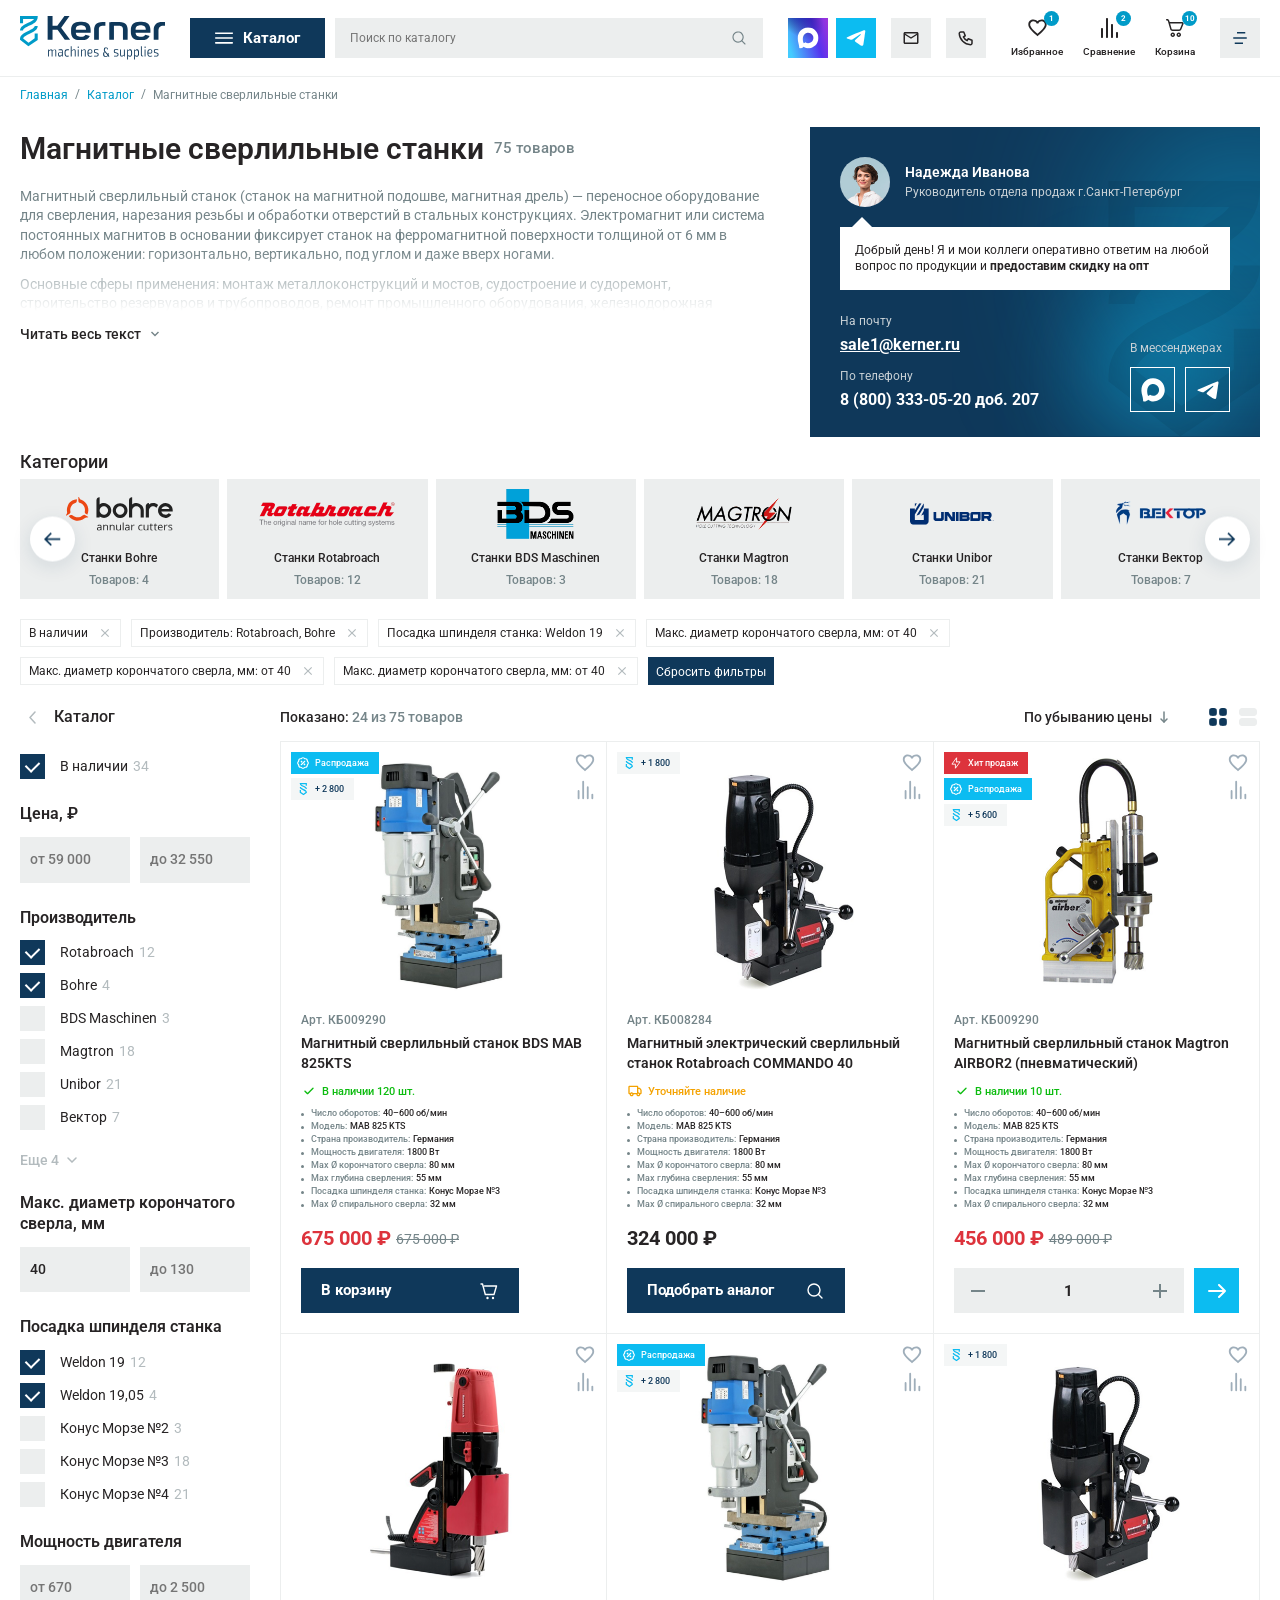
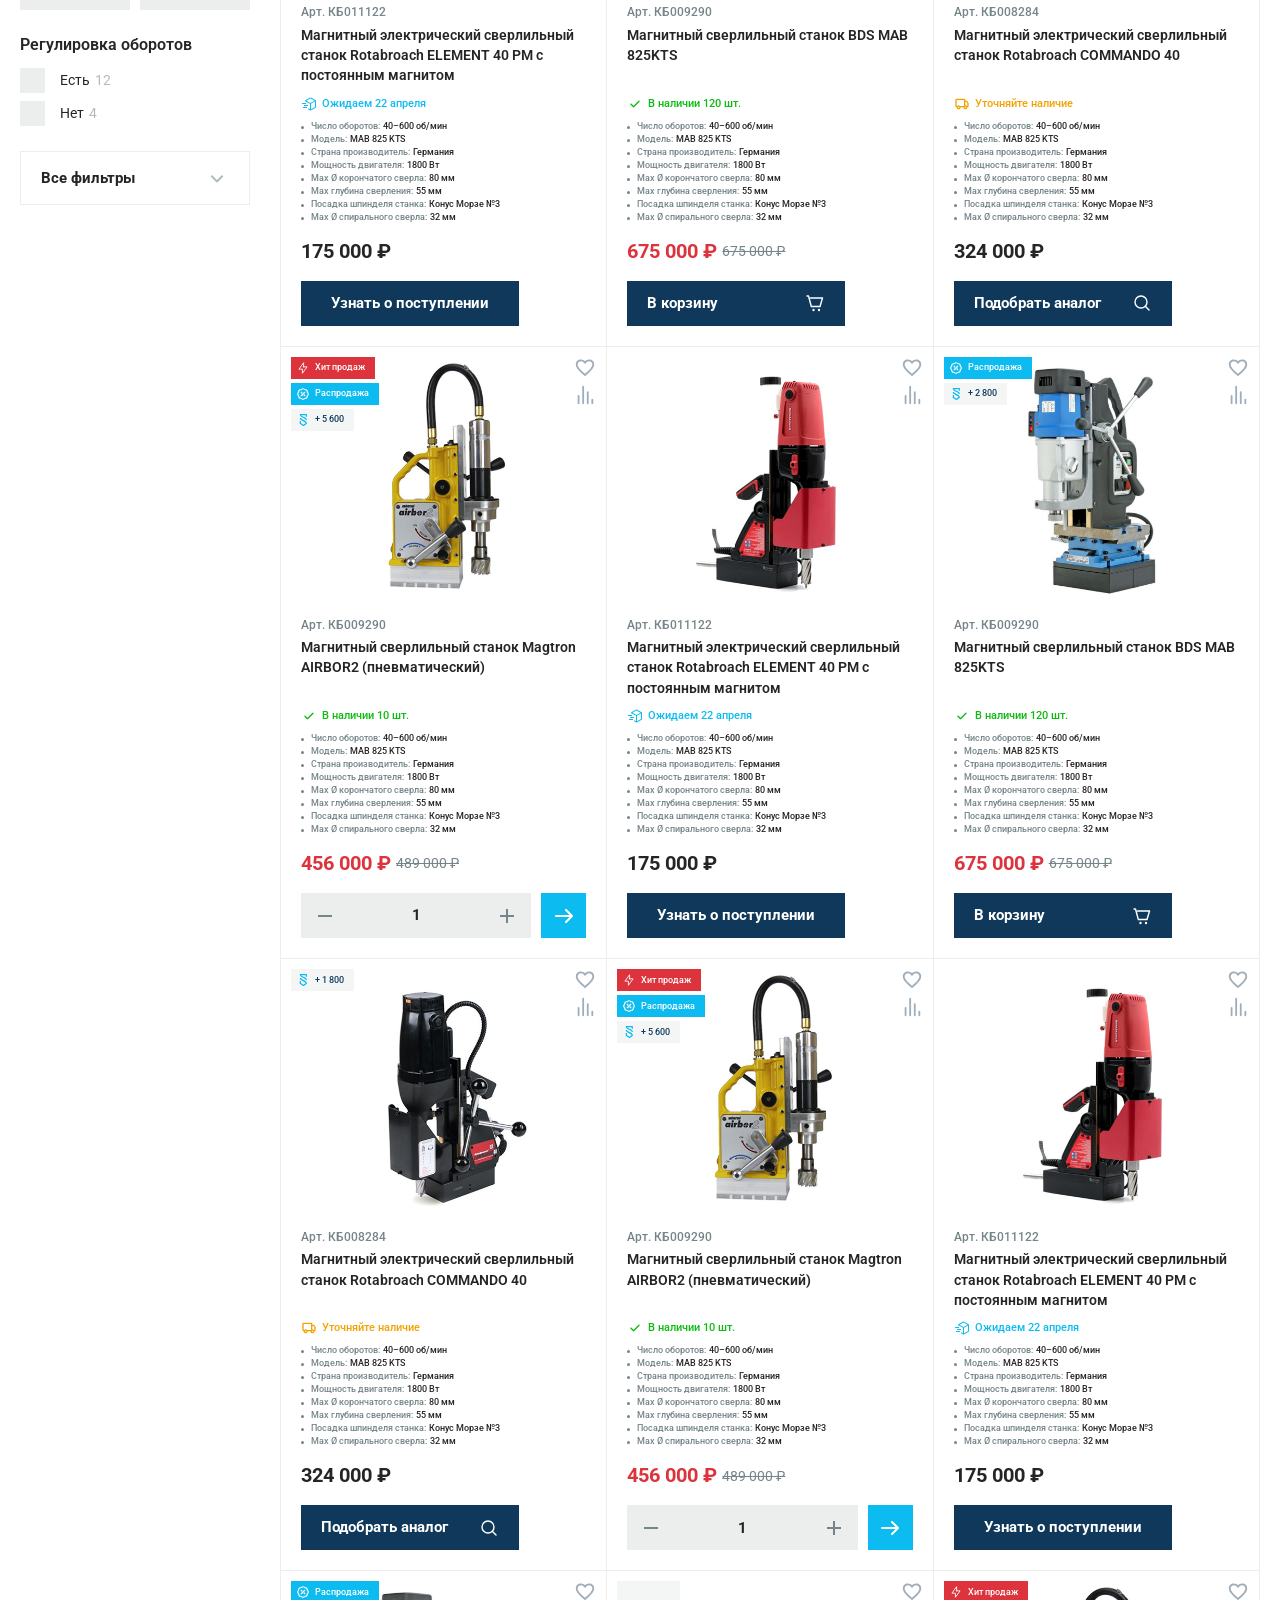
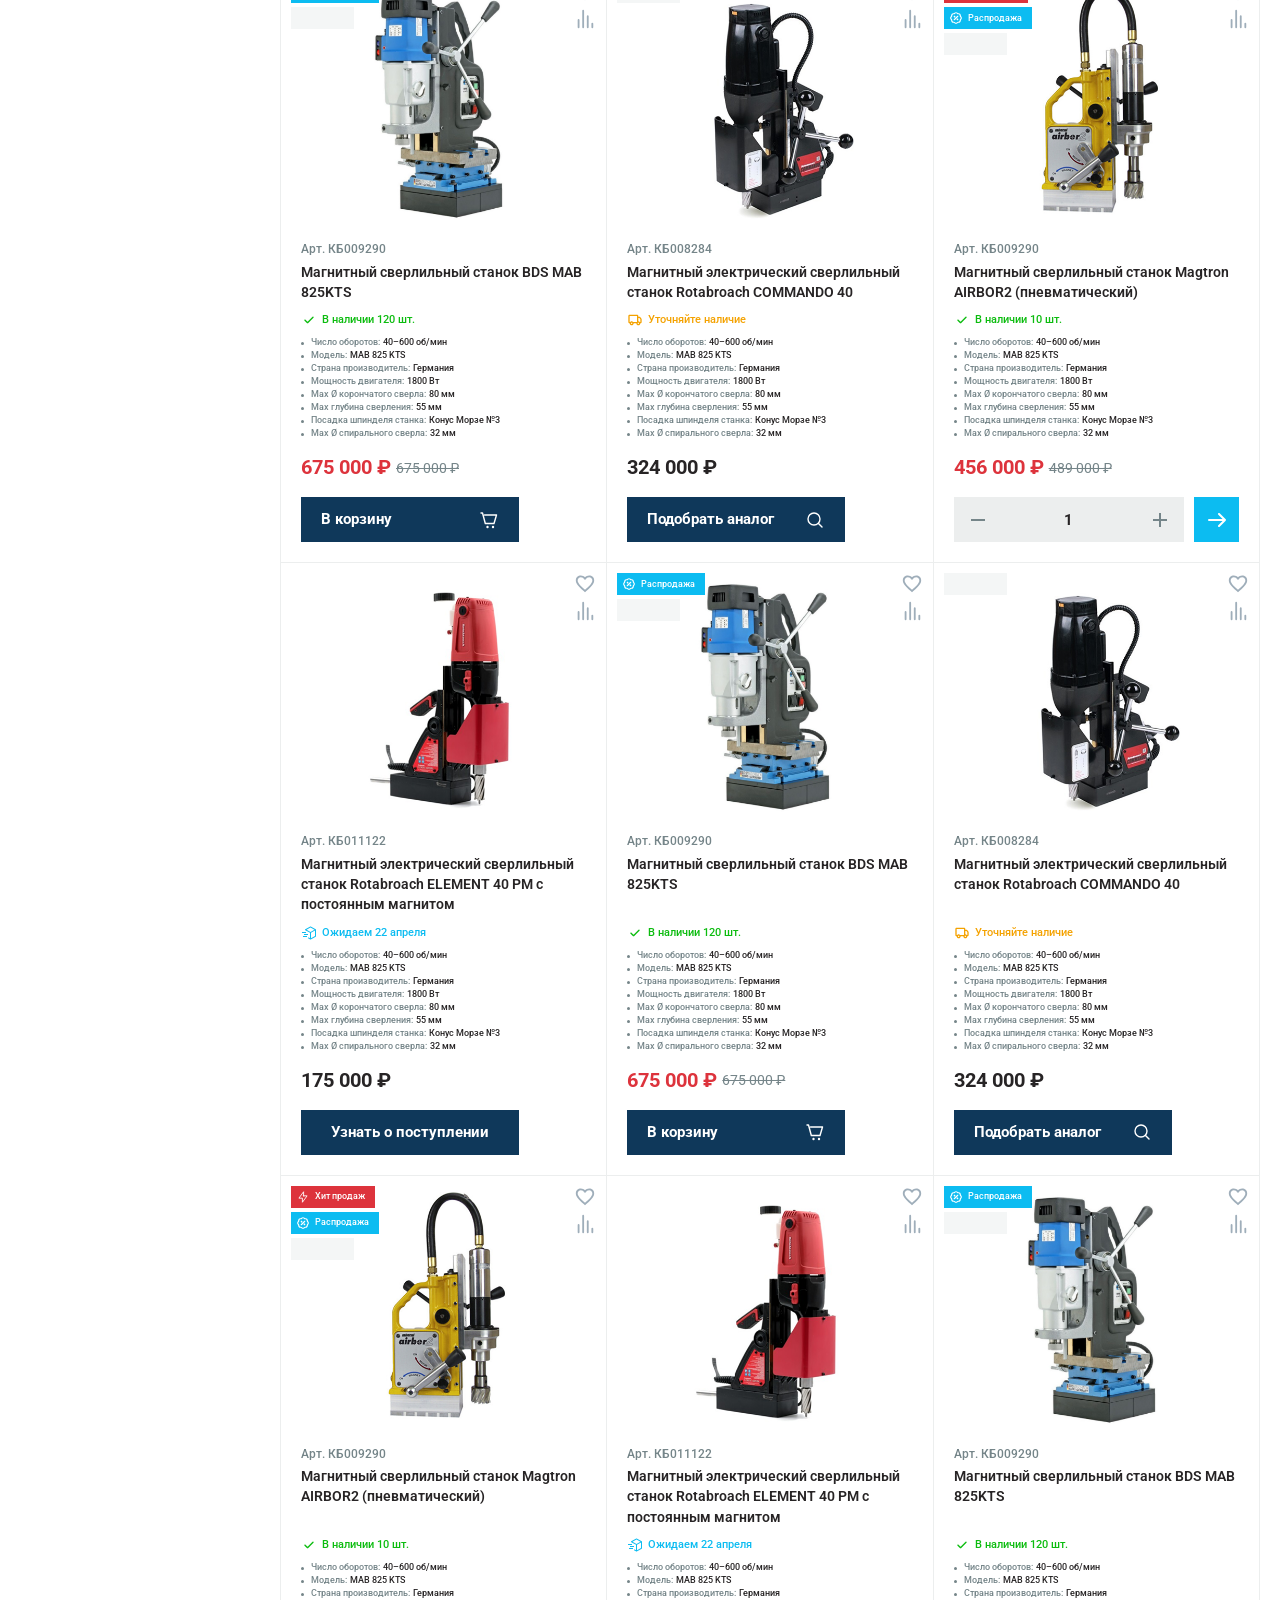
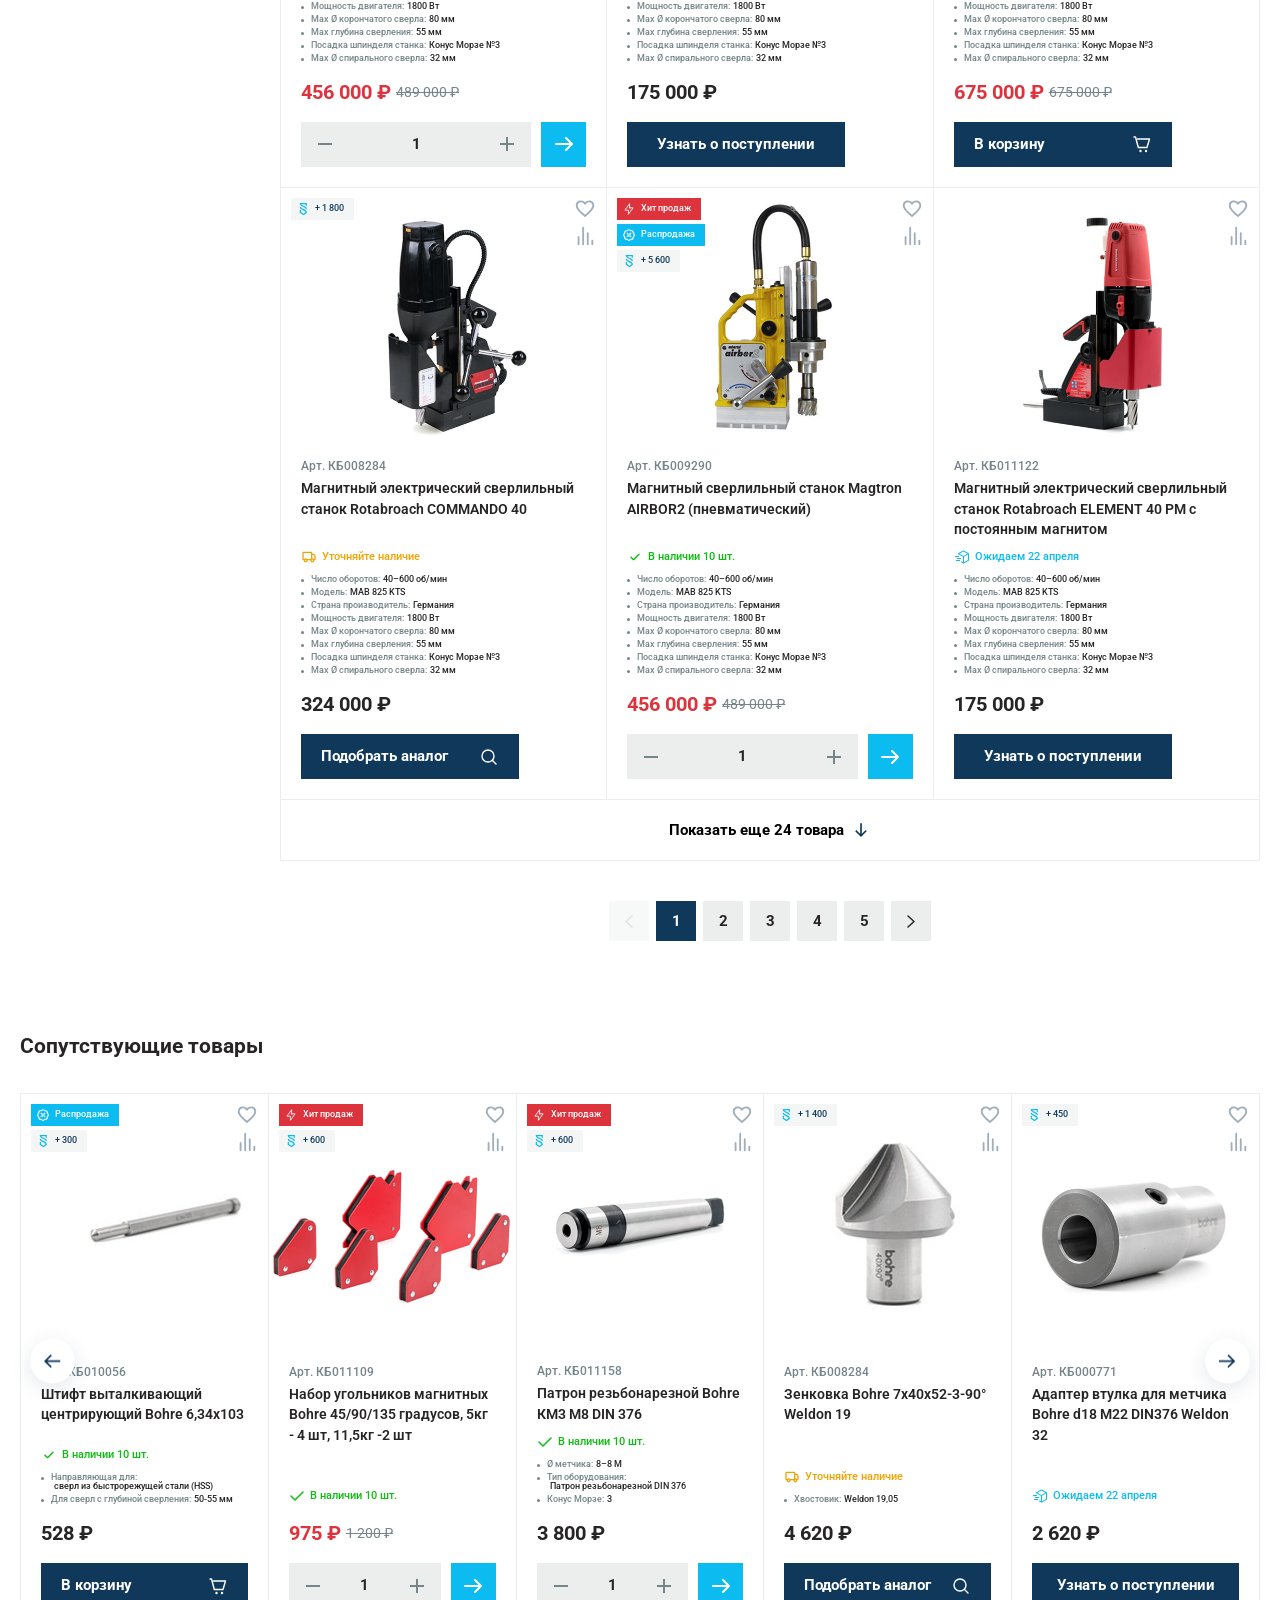
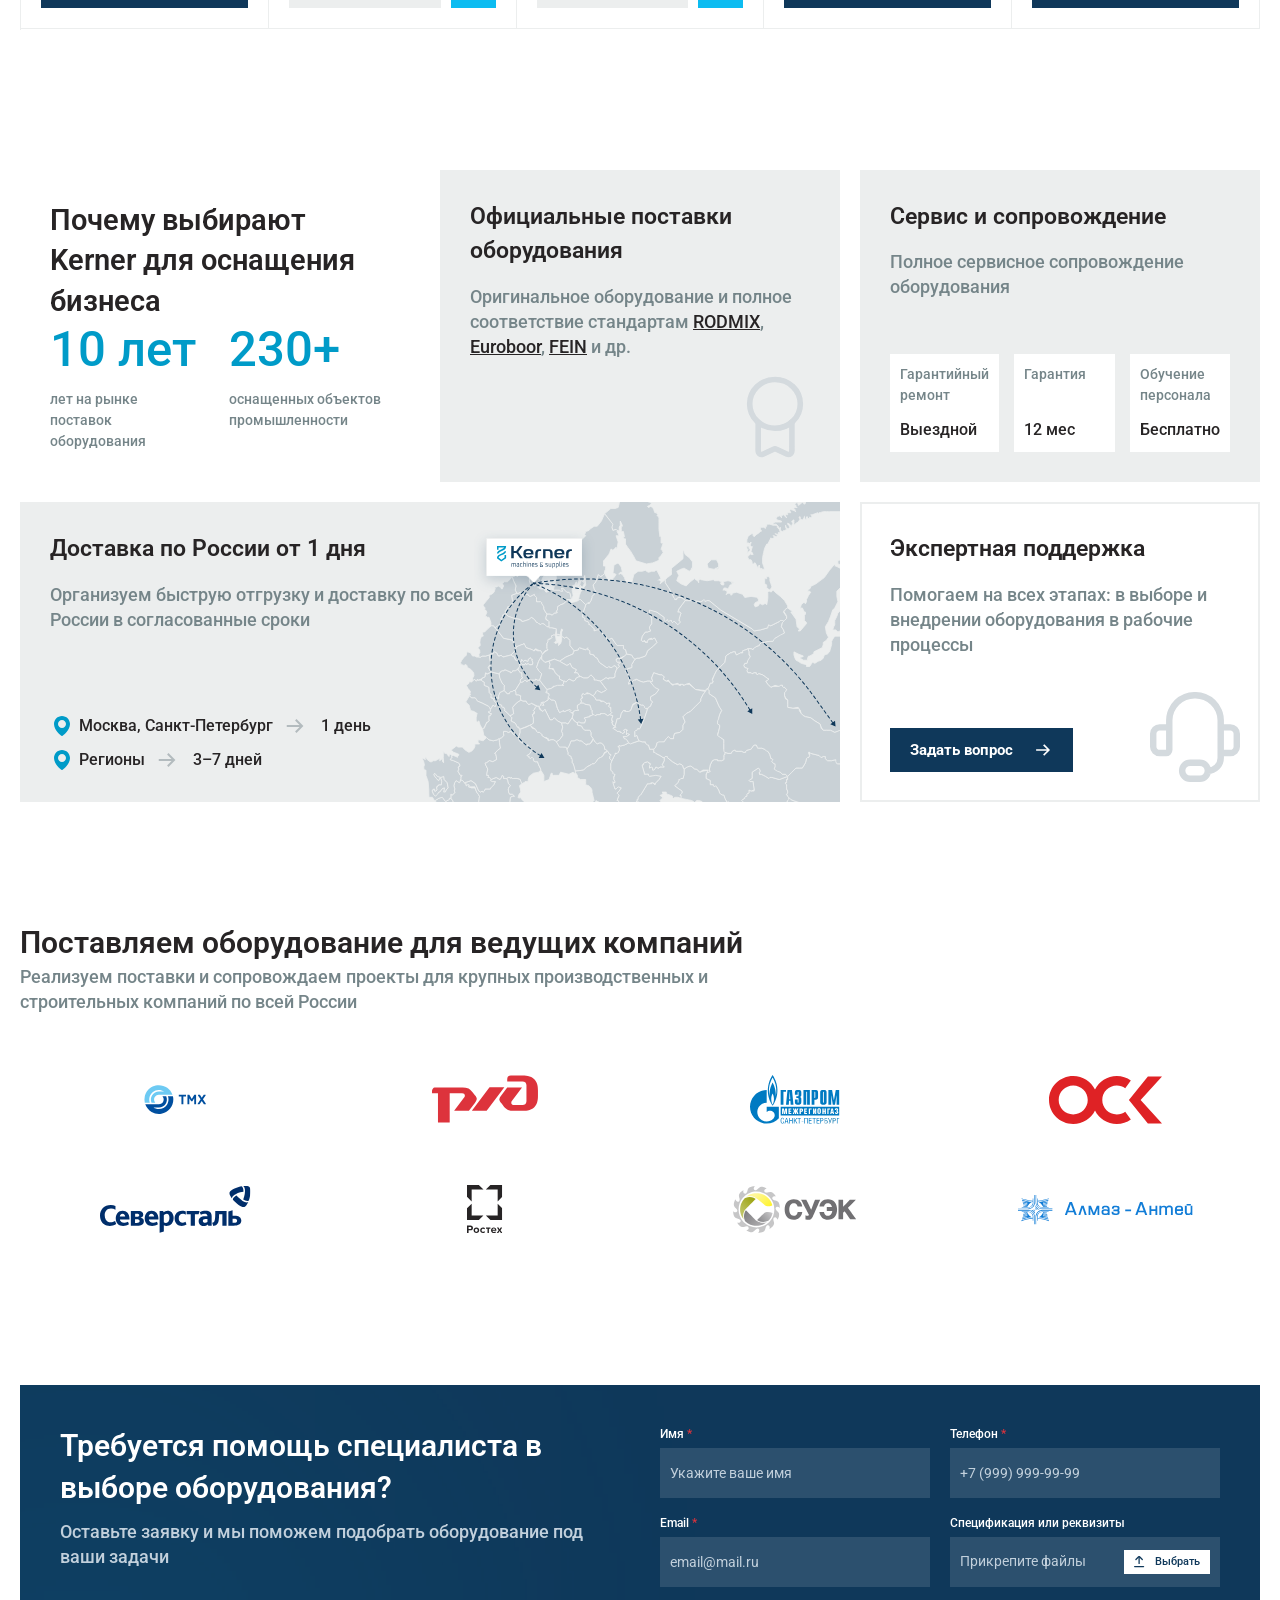
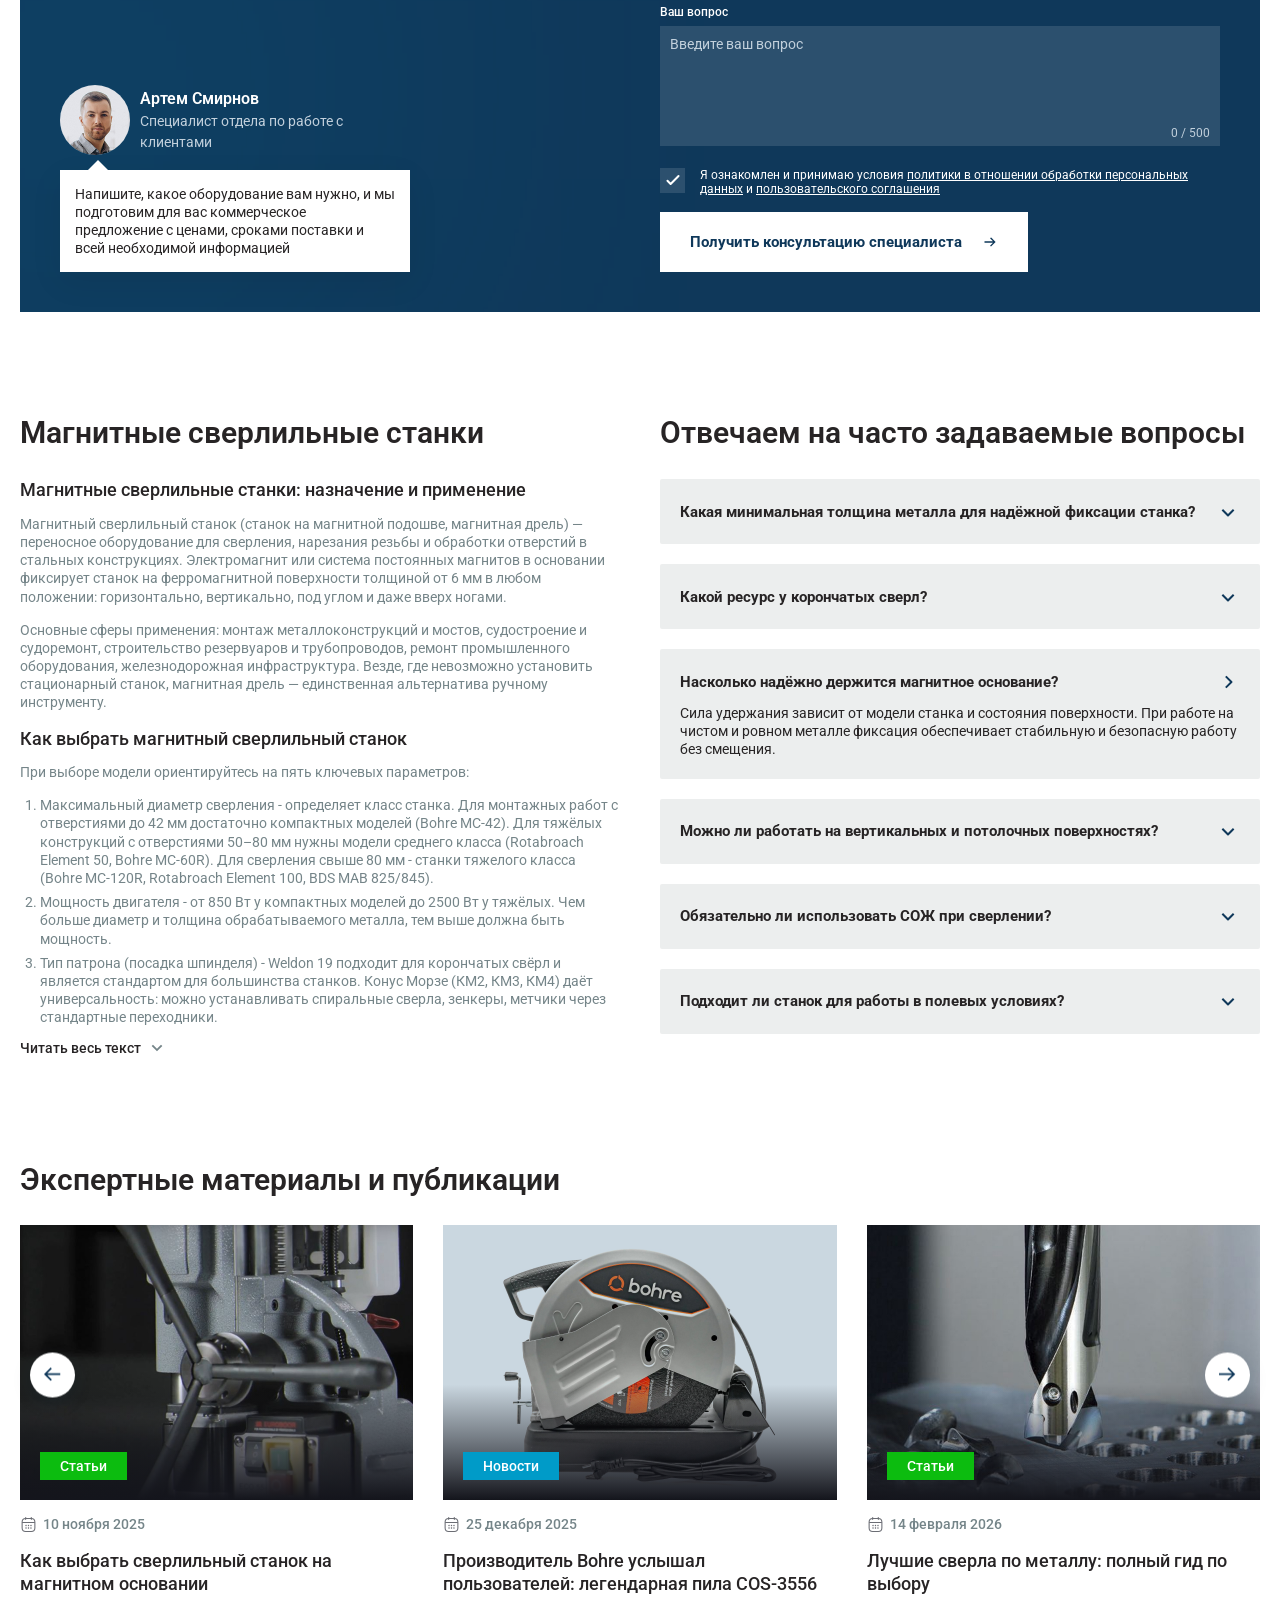
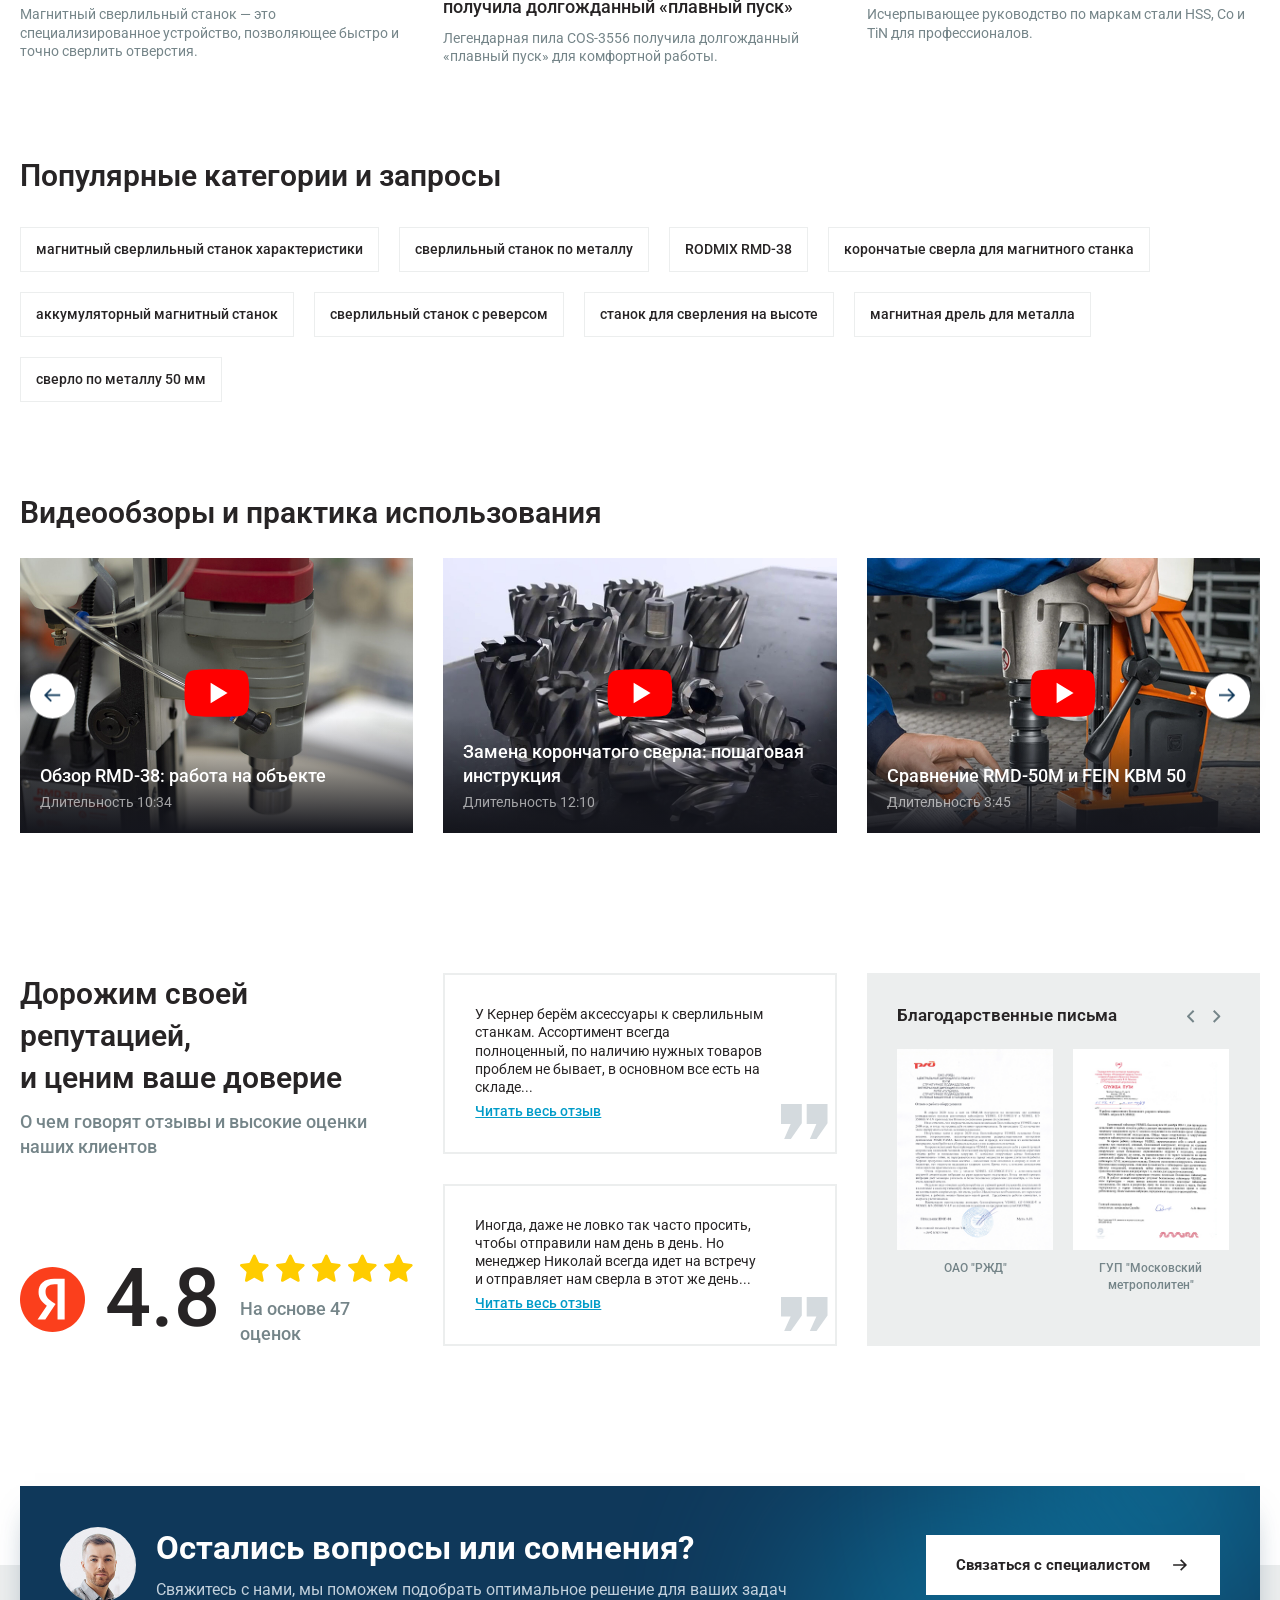
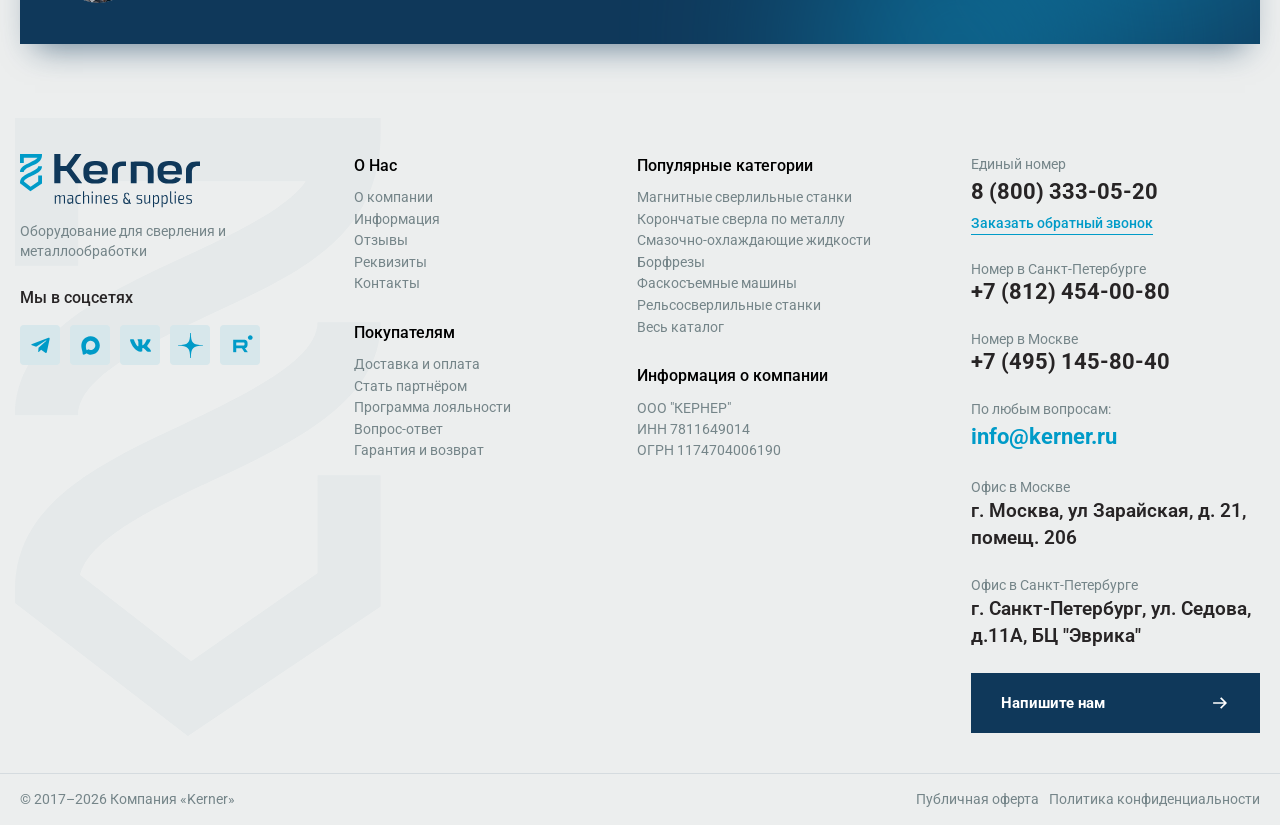
==== commit ea5be816: "fix moved files, delet files, fixed style" ====
--- a/index.html
+++ b/index.html
@@ -11,20 +11,7 @@
         rel="stylesheet">
     <link rel="stylesheet" href="https://cdn.jsdelivr.net/npm/@fancyapps/ui@5.0/dist/fancybox/fancybox.css" />
     <link rel="stylesheet" href="https://cdn.jsdelivr.net/npm/swiper@11/swiper-bundle.min.css" />
-    <link rel="stylesheet" href="categories-section.css">
-    <link rel="stylesheet" href="related-products.css">
-    <link rel="stylesheet" href="advantages-section.css">
-    <link rel="stylesheet" href="info-faq.css">
-    <link rel="stylesheet" href="help-section.css">
-    <link rel="stylesheet" href="partners-section.css">
-    <link rel="stylesheet" href="expert-content.css">
-    <link rel="stylesheet" href="popular-queries.css">
-    <link rel="stylesheet" href="video-reviews.css">
-    <link rel="stylesheet" href="reviews.css">
-    <link rel="stylesheet" href="cta-section.css">
-    <link rel="stylesheet" href="catalog.css">
-    <link rel="stylesheet" href="footer.css">
-    <link rel="stylesheet" href="style.css">
+    <link rel="stylesheet" href="styles/style.css">
 </head>
 
 <body>
@@ -48,15 +35,15 @@
 
                 <div class="top-bar__info">
                     <div class="top-bar__item">
-                        <img src="icons/geo.svg" alt="Локация" class="top-bar__icon-img" width="15" height="15">
+                        <img src="img/icons/geo.svg" alt="Локация" class="top-bar__icon-img" width="15" height="15">
                         <span class="top-bar__text">Санкт-Петербург</span>
                     </div>
                     <div class="top-bar__item">
-                        <img src="icons/map.svg" alt="Адрес" class="top-bar__icon-img" width="15" height="15">
+                        <img src="img/icons/map.svg" alt="Адрес" class="top-bar__icon-img" width="15" height="15">
                         <span class="top-bar__text">ул. Седова, д.11, бизнес-центр "Эврика"</span>
                     </div>
                     <a href="#" class="top-bar__item top-bar__link">
-                        <img src="icons/user.svg" alt="Профиль" class="top-bar__icon-img" width="15" height="15">
+                        <img src="img/icons/user.svg" alt="Профиль" class="top-bar__icon-img" width="15" height="15">
                         <span class="top-bar__text">Личный кабинет</span>
                     </a>
                 </div>
@@ -72,13 +59,13 @@
 
             <div class="main-header__search-group">
                 <button class="btn-catalog">
-                    <img src="icons/burger.svg" alt="" class="btn-catalog__icon">
+                    <img src="img/icons/burger.svg" alt="" class="btn-catalog__icon">
                     Каталог
                 </button>
                 <div class="search-bar">
                     <input type="text" class="search-bar__input" placeholder="Поиск по каталогу">
                     <button class="search-bar__btn">
-                        <img src="icons/search.svg" alt="Найти">
+                        <img src="img/icons/search.svg" alt="Найти">
                     </button>
 
                     <div class="search-results-dropdown">
@@ -88,7 +75,7 @@
                         </div>
 
                         <div class="search-results__list">
-                            <!-- Товар 1 -->
+                            
                             <div class="search-results-item">
                                 <div class="search-results-item__img">
                                     <img src="img/stanki/bds-825.jpg" alt="BDS MAB 825KTS">
@@ -100,11 +87,11 @@
                                             825KTS</a>
                                         <div class="search-results-item__badges">
                                             <span class="search-results__badge search-results__badge--success">
-                                                <img src="icons/check-white.svg" alt="">
+                                                <img src="img/icons/check-white.svg" alt="">
                                                 В наличии 120 шт.
                                             </span>
                                             <span class="search-results__badge search-results__badge--bonus">
-                                                <img src="icons/icon-bonus.svg" alt="">
+                                                <img src="img/icons/icon-bonus.svg" alt="">
                                                 + 2 800
                                             </span>
                                         </div>
@@ -116,7 +103,7 @@
                                 </div>
                             </div>
 
-                            <!-- Товар 2 -->
+                            
                             <div class="search-results-item">
                                 <div class="search-results-item__img">
                                     <img src="img/stanki/rotabroach.jpg" alt="Rotabroach COMMANDO 40">
@@ -128,11 +115,11 @@
                                             Rotabroach COMMANDO 40</a>
                                         <div class="search-results-item__badges">
                                             <span class="search-results__badge search-results__badge--warning">
-                                                <img src="icons/delivery-black.svg" alt="">
+                                                <img src="img/icons/delivery-black.svg" alt="">
                                                 Под заказ
                                             </span>
                                             <span class="search-results__badge search-results__badge--bonus">
-                                                <img src="icons/icon-bonus.svg" alt="">
+                                                <img src="img/icons/icon-bonus.svg" alt="">
                                                 + 8 300
                                             </span>
                                         </div>
@@ -143,7 +130,7 @@
                                 </div>
                             </div>
 
-                            <!-- Товар 3 (дубль для примера) -->
+                            
                             <div class="search-results-item">
                                 <div class="search-results-item__img">
                                     <img src="img/stanki/bds-825.jpg" alt="BDS MAB 825KTS">
@@ -155,11 +142,11 @@
                                             825KTS</a>
                                         <div class="search-results-item__badges">
                                             <span class="search-results__badge search-results__badge--success">
-                                                <img src="icons/check-white.svg" alt="">
+                                                <img src="img/icons/check-white.svg" alt="">
                                                 В наличии 120 шт.
                                             </span>
                                             <span class="search-results__badge search-results__badge--bonus">
-                                                <img src="icons/icon-bonus.svg" alt="">
+                                                <img src="img/icons/icon-bonus.svg" alt="">
                                                 + 2 800
                                             </span>
                                         </div>
@@ -178,10 +165,10 @@
             <div class="main-header__contacts">
                 <div class="social-icons">
                     <a href="#" class="social-btn">
-                        <img src="icons/max.svg" alt="WhatsApp">
+                        <img src="img/icons/max.svg" alt="WhatsApp">
                     </a>
                     <a href="#" class="social-btn ">
-                        <img src="icons/tg.svg" alt="Telegram">
+                        <img src="img/icons/tg.svg" alt="Telegram">
                     </a>
                 </div>
 
@@ -218,27 +205,27 @@
             <div class="header-actions">
                 <a href="#" class="action-btn action-btn--catalog">
                     <div class="action-btn__icon-wrapper">
-                        <img src="icons/category.svg" alt="Каталог">
+                        <img src="img/icons/category.svg" alt="Каталог">
                     </div>
                     <span class="action-btn__text">Каталог</span>
                 </a>
                 <a href="#" class="action-btn">
                     <div class="action-btn__icon-wrapper">
-                        <img src="icons/heart.svg" alt="Избранное">
+                        <img src="img/icons/heart.svg" alt="Избранное">
                         <span class="badge">1</span>
                     </div>
                     <span class="action-btn__text">Избранное</span>
                 </a>
                 <a href="#" class="action-btn action-btn--comparison">
                     <div class="action-btn__icon-wrapper">
-                        <img src="icons/compare.svg" alt="Сравнение">
+                        <img src="img/icons/compare.svg" alt="Сравнение">
                         <span class="badge">2</span>
                     </div>
                     <span class="action-btn__text">Сравнение</span>
                 </a>
                 <a href="#" class="action-btn">
                     <div class="action-btn__icon-wrapper">
-                        <img src="icons/cart.svg" alt="Корзина">
+                        <img src="img/icons/cart.svg" alt="Корзина">
                         <span class="badge">10</span>
                     </div>
                     <span class="action-btn__text">Корзина</span>
@@ -281,15 +268,15 @@
                     <div class="mobile-menu__info">
                         <div class="top-bar__info">
                             <div class="top-bar__item">
-                                <img src="icons/geo.svg" alt="Локация" class="top-bar__icon-img" width="15" height="15">
+                                <img src="img/icons/geo.svg" alt="Локация" class="top-bar__icon-img" width="15" height="15">
                                 <span class="top-bar__text">Санкт-Петербург</span>
                             </div>
                             <div class="top-bar__item">
-                                <img src="icons/map.svg" alt="Адрес" class="top-bar__icon-img" width="15" height="15">
+                                <img src="img/icons/map.svg" alt="Адрес" class="top-bar__icon-img" width="15" height="15">
                                 <span class="top-bar__text">ул. Седова, д.11, бизнес-центр "Эврика"</span>
                             </div>
                             <a href="#" class="top-bar__item top-bar__link">
-                                <img src="icons/user.svg" alt="Профиль" class="top-bar__icon-img" width="15"
+                                <img src="img/icons/user.svg" alt="Профиль" class="top-bar__icon-img" width="15"
                                     height="15">
                                 <span class="top-bar__text">Личный кабинет</span>
                             </a>
@@ -299,17 +286,17 @@
                         <div class="footer__socials-box">
                             <h4 class="footer__label">Мы в соцсетях</h4>
                             <div class="footer__socials">
-                                <a href="#" class="social-btn"><img src="icons/tg-blue.svg" alt=""></a>
-                                <a href="#" class="social-btn"><img src="icons/max-blue.svg" alt=""></a>
-                                <a href="#" class="social-btn"><img src="icons/vk-blue.svg" alt=""></a>
-                                <a href="#" class="social-btn"><img src="icons/tw-blue.svg" alt=""></a>
-                                <a href="#" class="social-btn"><img src="icons/rutube-blue.svg" alt=""></a>
+                                <a href="#" class="social-btn"><img src="img/icons/tg-blue.svg" alt=""></a>
+                                <a href="#" class="social-btn"><img src="img/icons/max-blue.svg" alt=""></a>
+                                <a href="#" class="social-btn"><img src="img/icons/vk-blue.svg" alt=""></a>
+                                <a href="#" class="social-btn"><img src="img/icons/tw-blue.svg" alt=""></a>
+                                <a href="#" class="social-btn"><img src="img/icons/rutube-blue.svg" alt=""></a>
                             </div>
                         </div>
                     </div>
                     <div class="mobile-menu__button-catalog">
                         <button class="btn-catalog">
-                            <img src="icons/burger.svg" alt="" class="btn-catalog__icon">
+                            <img src="img/icons/burger.svg" alt="" class="btn-catalog__icon">
                             Каталог
                         </button>
                     </div>
@@ -340,7 +327,7 @@
                         </div>
 
                         <div class="search-results__list">
-                            <!-- Товар 1 -->
+                            
                             <div class="search-results-item">
                                 <div class="search-results-item__img">
                                     <img src="img/stanki/bds-825.jpg" alt="BDS MAB 825KTS">
@@ -352,11 +339,11 @@
                                             825KTS</a>
                                         <div class="search-results-item__badges">
                                             <span class="search-results__badge search-results__badge--success">
-                                                <img src="icons/check-white.svg" alt="">
+                                                <img src="img/icons/check-white.svg" alt="">
                                                 В наличии 120 шт.
                                             </span>
                                             <span class="search-results__badge search-results__badge--bonus">
-                                                <img src="icons/icon-bonus.svg" alt="">
+                                                <img src="img/icons/icon-bonus.svg" alt="">
                                                 + 2 800
                                             </span>
                                         </div>
@@ -368,7 +355,7 @@
                                 </div>
                             </div>
 
-                            <!-- Товар 2 -->
+                            
                             <div class="search-results-item">
                                 <div class="search-results-item__img">
                                     <img src="img/stanki/rotabroach.jpg" alt="Rotabroach COMMANDO 40">
@@ -381,11 +368,11 @@
                                             Rotabroach COMMANDO 40</a>
                                         <div class="search-results-item__badges">
                                             <span class="search-results__badge search-results__badge--warning">
-                                                <img src="icons/delivery-black.svg" alt="">
+                                                <img src="img/icons/delivery-black.svg" alt="">
                                                 Под заказ
                                             </span>
                                             <span class="search-results__badge search-results__badge--bonus">
-                                                <img src="icons/icon-bonus.svg" alt="">
+                                                <img src="img/icons/icon-bonus.svg" alt="">
                                                 + 8 300
                                             </span>
                                         </div>
@@ -396,7 +383,7 @@
                                 </div>
                             </div>
 
-                            <!-- Товар 3 (дубль для примера) -->
+                            
                             <div class="search-results-item">
                                 <div class="search-results-item__img">
                                     <img src="img/stanki/bds-825.jpg" alt="BDS MAB 825KTS">
@@ -408,11 +395,11 @@
                                             825KTS</a>
                                         <div class="search-results-item__badges">
                                             <span class="search-results__badge search-results__badge--success">
-                                                <img src="icons/check-white.svg" alt="">
+                                                <img src="img/icons/check-white.svg" alt="">
                                                 В наличии 120 шт.
                                             </span>
                                             <span class="search-results__badge search-results__badge--bonus">
-                                                <img src="icons/icon-bonus.svg" alt="">
+                                                <img src="img/icons/icon-bonus.svg" alt="">
                                                 + 2 800
                                             </span>
                                         </div>
@@ -483,12 +470,11 @@
                 </div>
                 <button class="category-hero__more">
                     Читать весь текст
-                    <img src="icons/arrow-down.svg" alt="" class="category-hero__more-icon">
+                    <img src="img/icons/arrow-down.svg" alt="" class="category-hero__more-icon">
                 </button>
             </div>
 
             <div class="manager-card">
-
 
                 <div class="manager-card__profile">
                     <img src="img/manager-photo.jpg" alt="Надежда Иванова" class="manager-card__avatar">
@@ -520,8 +506,8 @@
                     <div class="manager-card__messengers">
                         <span class="manager-card__label">В мессенджерах</span>
                         <div class="manager-card__socials">
-                            <a href="#" class="social-sq-btn"><img src="icons/max-wh.svg" alt="MAx"></a>
-                            <a href="#" class="social-sq-btn"><img src="icons/tg-wh.svg" alt="TG"></a>
+                            <a href="#" class="social-sq-btn"><img src="img/icons/max-wh.svg" alt="MAx"></a>
+                            <a href="#" class="social-sq-btn"><img src="img/icons/tg-wh.svg" alt="TG"></a>
                         </div>
                     </div>
                 </div>
@@ -701,7 +687,7 @@
         <div class="container">
             <div class="catalog-page">
                 <aside class="sidebar desctop">
-                    <!-- Назад -->
+                    
                     <a href="#" class="sidebar__back">
                         <div class="sidebar__back-arrow">
                             <svg width="7" height="13" viewBox="0 0 7 13" fill="none">
@@ -712,14 +698,14 @@
                         <span>Каталог</span>
                     </a>
 
-                    <!-- В наличии -->
+                    
                     <label class="filter-row filter-row--instock">
                         <input type="checkbox" checked>
                         <span class="filter-row__label">В наличии</span>
                         <span class="filter-row__count">34</span>
                     </label>
 
-                    <!-- Цена -->
+                    
                     <div class="filter-group">
                         <div class="filter-group__title">Цена, ₽</div>
                         <div class="filter-range">
@@ -730,12 +716,12 @@
                         </div>
                     </div>
 
-                    <!-- Производитель -->
+                    
                     <div class="filter-group filter-group--more">
                         <div class="filter-group__title">Производитель</div>
                         <div class="filter-list" id="manufacturerList">
 
-                            <!-- Всегда видимые (первые 6) -->
+                            
                             <label class="filter-row">
                                 <input type="checkbox" checked>
                                 <span class="filter-row__label">Rotabroach</span>
@@ -767,9 +753,9 @@
                                 <span class="filter-row__count">7</span>
                             </label>
 
-                            <!-- Скрытые (подгружаются по 4 при нажатии «Еще») -->
+                            
                             <div class="filter-extra" id="manufacturerExtra">
-                                <!-- Скрытые (внутри filter-extra) -->
+                                
                                 <label class="filter-row">
                                     <input type="checkbox">
                                     <span class="filter-row__label">Promotech</span>
@@ -803,7 +789,7 @@
                         </div>
                     </div>
 
-                    <!-- Макс. диаметр -->
+                    
                     <div class="filter-group">
                         <div class="filter-group__title">Макс. диаметр корончатого сверла, мм</div>
                         <div class="filter-range">
@@ -813,7 +799,7 @@
                         </div>
                     </div>
 
-                    <!-- Посадка шпинделя -->
+                    
                     <div class="filter-group">
                         <div class="filter-group__title">Посадка шпинделя станка</div>
                         <div class="filter-list">
@@ -845,7 +831,7 @@
                         </div>
                     </div>
 
-                    <!-- Мощность двигателя -->
+                    
                     <div class="filter-group">
                         <div class="filter-group__title">Мощность двигателя</div>
                         <div class="filter-range">
@@ -856,7 +842,7 @@
                         </div>
                     </div>
 
-                    <!-- Регулировка оборотов -->
+                    
                     <div class="filter-group">
                         <div class="filter-group__title">Регулировка оборотов</div>
                         <div class="filter-list">
@@ -873,10 +859,10 @@
                         </div>
                     </div>
 
-                    <!-- Скрытые дополнительные фильтры -->
+                    
                     <div class="extra-filters" data-id="filters1">
                         <div>
-                            <!-- Глубина сверления -->
+                            
                             <div class="filter-group">
                                 <div class="filter-group__title">Макс. глубина сверления, мм</div>
                                 <div class="filter-range">
@@ -886,7 +872,7 @@
                                         placeholder="до 130" min="0">
                                 </div>
                             </div>
-                            <!-- Диаметр спирального сверла -->
+                            
                             <div class="filter-group">
                                 <div class="filter-group__title">Макс. Ø спирального сверла, мм</div>
                                 <div class="filter-range">
@@ -896,7 +882,7 @@
                                         placeholder="до 50" min="0">
                                 </div>
                             </div>
-                            <!-- Страна производитель -->
+                            
                             <div class="filter-group">
                                 <div class="filter-group__title">Страна производитель</div>
                                 <div class="filter-list">
@@ -917,7 +903,7 @@
                                     </label>
                                 </div>
                             </div>
-                            <!-- Тип магнита -->
+                            
                             <div class="filter-group">
                                 <div class="filter-group__title">Тип магнита</div>
                                 <div class="filter-list">
@@ -937,7 +923,7 @@
 
                     </div>
 
-                    <!-- Кнопка Все фильтры -->
+                    
                     <button class="all-filters-btn" data-target="filters1">
                         Все фильтры
                         <svg class="all-filters-btn__icon" id="allFiltersIcon" width="24" height="24"
@@ -1050,7 +1036,7 @@
                             </div>
                             <div class="catalog-filter-mob__filters">
                                 <div class="sidebar">
-                                    <!-- Назад -->
+                                    
                                     <a href="#" class="sidebar__back">
                                         <div class="sidebar__back-arrow">
                                             <svg width="7" height="13" viewBox="0 0 7 13" fill="none">
@@ -1061,14 +1047,14 @@
                                         <span>Каталог</span>
                                     </a>
 
-                                    <!-- В наличии -->
+                                    
                                     <label class="filter-row filter-row--instock">
                                         <input type="checkbox" checked>
                                         <span class="filter-row__label">В наличии</span>
                                         <span class="filter-row__count">34</span>
                                     </label>
 
-                                    <!-- Цена -->
+                                    
                                     <div class="filter-group">
                                         <div class="filter-group__title">Цена, ₽</div>
                                         <div class="filter-range">
@@ -1079,12 +1065,12 @@
                                         </div>
                                     </div>
 
-                                    <!-- Производитель -->
+                                    
                                     <div class="filter-group filter-group--more">
                                         <div class="filter-group__title">Производитель</div>
                                         <div class="filter-list" id="manufacturerList">
 
-                                            <!-- Всегда видимые (первые 6) -->
+                                            
                                             <label class="filter-row">
                                                 <input type="checkbox" checked>
                                                 <span class="filter-row__label">Rotabroach</span>
@@ -1116,9 +1102,9 @@
                                                 <span class="filter-row__count">7</span>
                                             </label>
 
-                                            <!-- Скрытые (подгружаются по 4 при нажатии «Еще») -->
+                                            
                                             <div class="filter-extra" id="manufacturerExtra">
-                                                <!-- Скрытые (внутри filter-extra) -->
+                                                
                                                 <label class="filter-row">
                                                     <input type="checkbox">
                                                     <span class="filter-row__label">Promotech</span>
@@ -1155,7 +1141,7 @@
                                         </div>
                                     </div>
 
-                                    <!-- Макс. диаметр -->
+                                    
                                     <div class="filter-group">
                                         <div class="filter-group__title">Макс. диаметр корончатого сверла, мм</div>
                                         <div class="filter-range">
@@ -1166,7 +1152,7 @@
                                         </div>
                                     </div>
 
-                                    <!-- Посадка шпинделя -->
+                                    
                                     <div class="filter-group">
                                         <div class="filter-group__title">Посадка шпинделя станка</div>
                                         <div class="filter-list">
@@ -1198,7 +1184,7 @@
                                         </div>
                                     </div>
 
-                                    <!-- Мощность двигателя -->
+                                    
                                     <div class="filter-group">
                                         <div class="filter-group__title">Мощность двигателя</div>
                                         <div class="filter-range">
@@ -1209,7 +1195,7 @@
                                         </div>
                                     </div>
 
-                                    <!-- Регулировка оборотов -->
+                                    
                                     <div class="filter-group">
                                         <div class="filter-group__title">Регулировка оборотов</div>
                                         <div class="filter-list">
@@ -1226,10 +1212,10 @@
                                         </div>
                                     </div>
 
-                                    <!-- Скрытые дополнительные фильтры -->
+                                    
                                     <div class="extra-filters" data-id="filters2">
                                         <div>
-                                            <!-- Глубина сверления -->
+                                            
                                             <div class="filter-group">
                                                 <div class="filter-group__title">Макс. глубина сверления, мм</div>
                                                 <div class="filter-range">
@@ -1239,7 +1225,7 @@
                                                         type="number" placeholder="до 130" min="0">
                                                 </div>
                                             </div>
-                                            <!-- Диаметр спирального сверла -->
+                                            
                                             <div class="filter-group">
                                                 <div class="filter-group__title">Макс. Ø спирального сверла, мм</div>
                                                 <div class="filter-range">
@@ -1249,7 +1235,7 @@
                                                         type="number" placeholder="до 50" min="0">
                                                 </div>
                                             </div>
-                                            <!-- Страна производитель -->
+                                            
                                             <div class="filter-group">
                                                 <div class="filter-group__title">Страна производитель</div>
                                                 <div class="filter-list">
@@ -1270,7 +1256,7 @@
                                                     </label>
                                                 </div>
                                             </div>
-                                            <!-- Тип магнита -->
+                                            
                                             <div class="filter-group">
                                                 <div class="filter-group__title">Тип магнита</div>
                                                 <div class="filter-list">
@@ -1290,7 +1276,7 @@
 
                                     </div>
 
-                                    <!-- Кнопка Все фильтры -->
+                                    
                                     <button class="all-filters-btn" data-target="filters2">
                                         Все фильтры
                                         <svg class="all-filters-btn__icon" width="24" height="24" viewBox="0 0 24 24"
@@ -1313,7 +1299,7 @@
                             <div class="sort-wrapper" id="sortWrapper">
                                 <button class="sort-btn" id="sortBtn">
                                     <span id="sortLabel">По убыванию цены</span>
-                                    <!-- иконка активного пункта по умолчанию -->
+                                    
                                     <svg class="sort-btn__icon" width="18" height="18" viewBox="0 0 18 18" fill="none">
                                         <line x1="6" y1="4" x2="6" y2="14" stroke="#758589" stroke-width="1.5"
                                             stroke-linecap="round" />
@@ -1391,13 +1377,13 @@
                                     <div class="product-card__badges product-card__badges--col">
                                         <span class="badge-product-card badge-product-card--sale">
                                             <span class="badge-product-card__icon">
-                                                <img src="icons/sale.svg" alt="sale icon">
+                                                <img src="img/icons/sale.svg" alt="sale icon">
                                             </span>
                                             Распродажа
                                         </span>
                                         <span class="badge-product-card badge-product-card--bonus-blur">
                                             <span class="badge-product-card__icon">
-                                                <img src="icons/logo-mini.svg" alt="logo-mini icon">
+                                                <img src="img/icons/logo-mini.svg" alt="logo-mini icon">
                                             </span>
                                             + 2 800
                                         </span>
@@ -1437,7 +1423,7 @@
                                         <div class="product-card__status-column">
                                             <div class="product-card__status">
                                                 <span class="status-text-pc status-text-pc--instock">
-                                                    <img src="icons/check-green.svg" alt="check green icon">
+                                                    <img src="img/icons/check-green.svg" alt="check green icon">
                                                     В наличии 120 шт.
                                                 </span>
                                             </div>
@@ -1472,7 +1458,7 @@
                                         <div class="product-card__status-row">
                                             <div class="product-card__status">
                                                 <span class="status-text-pc status-text-pc--instock">
-                                                    <img src="icons/check-green.svg" alt="check green icon">
+                                                    <img src="img/icons/check-green.svg" alt="check green icon">
                                                     В наличии 120 шт.
                                                 </span>
                                             </div>
@@ -1499,7 +1485,7 @@
                                     <div class="product-card__badges product-card__badges--col">
                                         <span class="badge-product-card badge-product-card--bonus-blur">
                                             <span class="badge-product-card__icon">
-                                                <img src="icons/logo-mini.svg" alt="logo-mini icon">
+                                                <img src="img/icons/logo-mini.svg" alt="logo-mini icon">
                                             </span>
                                             + 1 800
                                         </span>
@@ -1542,7 +1528,7 @@
                                         <div class="product-card__status-column">
                                             <div class="product-card__status">
                                                 <span class="status-text-pc status-text-pc--clarify">
-                                                    <img src="icons/delivery-orange.svg" alt="delivery orange icon">
+                                                    <img src="img/icons/delivery-orange.svg" alt="delivery orange icon">
                                                     Уточняйте наличие
                                                 </span>
                                             </div>
@@ -1577,7 +1563,7 @@
                                         <div class="product-card__status-row">
                                             <div class="product-card__status">
                                                 <span class="status-text-pc status-text-pc--clarify">
-                                                    <img src="icons/delivery-orange.svg" alt="delivery orange icon">
+                                                    <img src="img/icons/delivery-orange.svg" alt="delivery orange icon">
                                                     Уточняйте наличие
                                                 </span>
                                             </div>
@@ -1615,13 +1601,13 @@
                                         </span>
                                         <span class="badge-product-card badge-product-card--sale">
                                             <span class="badge-product-card__icon">
-                                                <img src="icons/sale.svg" alt="sale icon">
+                                                <img src="img/icons/sale.svg" alt="sale icon">
                                             </span>
                                             Распродажа
                                         </span>
                                         <span class="badge-product-card badge-product-card--bonus-blur">
                                             <span class="badge-product-card__icon">
-                                                <img src="icons/logo-mini.svg" alt="logo-mini icon">
+                                                <img src="img/icons/logo-mini.svg" alt="logo-mini icon">
                                             </span>
                                             + 5 600
                                         </span>
@@ -1663,7 +1649,7 @@
                                         <div class="product-card__status-column">
                                             <div class="product-card__status">
                                                 <span class="status-text-pc status-text-pc--instock">
-                                                    <img src="icons/check-green.svg" alt="check green icon">
+                                                    <img src="img/icons/check-green.svg" alt="check green icon">
                                                     В наличии 10 шт.
                                                 </span>
                                             </div>
@@ -1779,7 +1765,7 @@
                                         <div class="product-card__status-column">
                                             <div class="product-card__status">
                                                 <span class="status-text-pc status-text-pc--expecting">
-                                                    <img src="icons/expecting.svg" alt="dexpecting icon">
+                                                    <img src="img/icons/expecting.svg" alt="dexpecting icon">
                                                     Ожидаем 22 апреля
                                                 </span>
                                             </div>
@@ -1814,7 +1800,7 @@
                                         <div class="product-card__status-row">
                                             <div class="product-card__status">
                                                 <span class="status-text-pc status-text-pc--expecting">
-                                                    <img src="icons/expecting.svg" alt="dexpecting icon">
+                                                    <img src="img/icons/expecting.svg" alt="dexpecting icon">
                                                     Ожидаем 22 апреля
                                                 </span>
                                             </div>
@@ -1833,13 +1819,13 @@
                                     <div class="product-card__badges product-card__badges--col">
                                         <span class="badge-product-card badge-product-card--sale">
                                             <span class="badge-product-card__icon">
-                                                <img src="icons/sale.svg" alt="sale icon">
+                                                <img src="img/icons/sale.svg" alt="sale icon">
                                             </span>
                                             Распродажа
                                         </span>
                                         <span class="badge-product-card badge-product-card--bonus-blur">
                                             <span class="badge-product-card__icon">
-                                                <img src="icons/logo-mini.svg" alt="logo-mini icon">
+                                                <img src="img/icons/logo-mini.svg" alt="logo-mini icon">
                                             </span>
                                             + 2 800
                                         </span>
@@ -1879,7 +1865,7 @@
                                         <div class="product-card__status-column">
                                             <div class="product-card__status">
                                                 <span class="status-text-pc status-text-pc--instock">
-                                                    <img src="icons/check-green.svg" alt="check green icon">
+                                                    <img src="img/icons/check-green.svg" alt="check green icon">
                                                     В наличии 120 шт.
                                                 </span>
                                             </div>
@@ -1914,7 +1900,7 @@
                                         <div class="product-card__status-row">
                                             <div class="product-card__status">
                                                 <span class="status-text-pc status-text-pc--instock">
-                                                    <img src="icons/check-green.svg" alt="check green icon">
+                                                    <img src="img/icons/check-green.svg" alt="check green icon">
                                                     В наличии 120 шт.
                                                 </span>
                                             </div>
@@ -1941,7 +1927,7 @@
                                     <div class="product-card__badges product-card__badges--col">
                                         <span class="badge-product-card badge-product-card--bonus-blur">
                                             <span class="badge-product-card__icon">
-                                                <img src="icons/logo-mini.svg" alt="logo-mini icon">
+                                                <img src="img/icons/logo-mini.svg" alt="logo-mini icon">
                                             </span>
                                             + 1 800
                                         </span>
@@ -1984,7 +1970,7 @@
                                         <div class="product-card__status-column">
                                             <div class="product-card__status">
                                                 <span class="status-text-pc status-text-pc--clarify">
-                                                    <img src="icons/delivery-orange.svg" alt="delivery orange icon">
+                                                    <img src="img/icons/delivery-orange.svg" alt="delivery orange icon">
                                                     Уточняйте наличие
                                                 </span>
                                             </div>
@@ -2019,7 +2005,7 @@
                                         <div class="product-card__status-row">
                                             <div class="product-card__status">
                                                 <span class="status-text-pc status-text-pc--clarify">
-                                                    <img src="icons/delivery-orange.svg" alt="delivery orange icon">
+                                                    <img src="img/icons/delivery-orange.svg" alt="delivery orange icon">
                                                     Уточняйте наличие
                                                 </span>
                                             </div>
@@ -2057,13 +2043,13 @@
                                         </span>
                                         <span class="badge-product-card badge-product-card--sale">
                                             <span class="badge-product-card__icon">
-                                                <img src="icons/sale.svg" alt="sale icon">
+                                                <img src="img/icons/sale.svg" alt="sale icon">
                                             </span>
                                             Распродажа
                                         </span>
                                         <span class="badge-product-card badge-product-card--bonus-blur">
                                             <span class="badge-product-card__icon">
-                                                <img src="icons/logo-mini.svg" alt="logo-mini icon">
+                                                <img src="img/icons/logo-mini.svg" alt="logo-mini icon">
                                             </span>
                                             + 5 600
                                         </span>
@@ -2105,7 +2091,7 @@
                                         <div class="product-card__status-column">
                                             <div class="product-card__status">
                                                 <span class="status-text-pc status-text-pc--instock">
-                                                    <img src="icons/check-green.svg" alt="check green icon">
+                                                    <img src="img/icons/check-green.svg" alt="check green icon">
                                                     В наличии 10 шт.
                                                 </span>
                                             </div>
@@ -2221,7 +2207,7 @@
                                         <div class="product-card__status-column">
                                             <div class="product-card__status">
                                                 <span class="status-text-pc status-text-pc--expecting">
-                                                    <img src="icons/expecting.svg" alt="dexpecting icon">
+                                                    <img src="img/icons/expecting.svg" alt="dexpecting icon">
                                                     Ожидаем 22 апреля
                                                 </span>
                                             </div>
@@ -2256,7 +2242,7 @@
                                         <div class="product-card__status-row">
                                             <div class="product-card__status">
                                                 <span class="status-text-pc status-text-pc--expecting">
-                                                    <img src="icons/expecting.svg" alt="dexpecting icon">
+                                                    <img src="img/icons/expecting.svg" alt="dexpecting icon">
                                                     Ожидаем 22 апреля
                                                 </span>
                                             </div>
@@ -2275,13 +2261,13 @@
                                     <div class="product-card__badges product-card__badges--col">
                                         <span class="badge-product-card badge-product-card--sale">
                                             <span class="badge-product-card__icon">
-                                                <img src="icons/sale.svg" alt="sale icon">
+                                                <img src="img/icons/sale.svg" alt="sale icon">
                                             </span>
                                             Распродажа
                                         </span>
                                         <span class="badge-product-card badge-product-card--bonus-blur">
                                             <span class="badge-product-card__icon">
-                                                <img src="icons/logo-mini.svg" alt="logo-mini icon">
+                                                <img src="img/icons/logo-mini.svg" alt="logo-mini icon">
                                             </span>
                                             + 2 800
                                         </span>
@@ -2321,7 +2307,7 @@
                                         <div class="product-card__status-column">
                                             <div class="product-card__status">
                                                 <span class="status-text-pc status-text-pc--instock">
-                                                    <img src="icons/check-green.svg" alt="check green icon">
+                                                    <img src="img/icons/check-green.svg" alt="check green icon">
                                                     В наличии 120 шт.
                                                 </span>
                                             </div>
@@ -2356,7 +2342,7 @@
                                         <div class="product-card__status-row">
                                             <div class="product-card__status">
                                                 <span class="status-text-pc status-text-pc--instock">
-                                                    <img src="icons/check-green.svg" alt="check green icon">
+                                                    <img src="img/icons/check-green.svg" alt="check green icon">
                                                     В наличии 120 шт.
                                                 </span>
                                             </div>
@@ -2383,7 +2369,7 @@
                                     <div class="product-card__badges product-card__badges--col">
                                         <span class="badge-product-card badge-product-card--bonus-blur">
                                             <span class="badge-product-card__icon">
-                                                <img src="icons/logo-mini.svg" alt="logo-mini icon">
+                                                <img src="img/icons/logo-mini.svg" alt="logo-mini icon">
                                             </span>
                                             + 1 800
                                         </span>
@@ -2426,7 +2412,7 @@
                                         <div class="product-card__status-column">
                                             <div class="product-card__status">
                                                 <span class="status-text-pc status-text-pc--clarify">
-                                                    <img src="icons/delivery-orange.svg" alt="delivery orange icon">
+                                                    <img src="img/icons/delivery-orange.svg" alt="delivery orange icon">
                                                     Уточняйте наличие
                                                 </span>
                                             </div>
@@ -2461,7 +2447,7 @@
                                         <div class="product-card__status-row">
                                             <div class="product-card__status">
                                                 <span class="status-text-pc status-text-pc--clarify">
-                                                    <img src="icons/delivery-orange.svg" alt="delivery orange icon">
+                                                    <img src="img/icons/delivery-orange.svg" alt="delivery orange icon">
                                                     Уточняйте наличие
                                                 </span>
                                             </div>
@@ -2499,13 +2485,13 @@
                                         </span>
                                         <span class="badge-product-card badge-product-card--sale">
                                             <span class="badge-product-card__icon">
-                                                <img src="icons/sale.svg" alt="sale icon">
+                                                <img src="img/icons/sale.svg" alt="sale icon">
                                             </span>
                                             Распродажа
                                         </span>
                                         <span class="badge-product-card badge-product-card--bonus-blur">
                                             <span class="badge-product-card__icon">
-                                                <img src="icons/logo-mini.svg" alt="logo-mini icon">
+                                                <img src="img/icons/logo-mini.svg" alt="logo-mini icon">
                                             </span>
                                             + 5 600
                                         </span>
@@ -2547,7 +2533,7 @@
                                         <div class="product-card__status-column">
                                             <div class="product-card__status">
                                                 <span class="status-text-pc status-text-pc--instock">
-                                                    <img src="icons/check-green.svg" alt="check green icon">
+                                                    <img src="img/icons/check-green.svg" alt="check green icon">
                                                     В наличии 10 шт.
                                                 </span>
                                             </div>
@@ -2663,7 +2649,7 @@
                                         <div class="product-card__status-column">
                                             <div class="product-card__status">
                                                 <span class="status-text-pc status-text-pc--expecting">
-                                                    <img src="icons/expecting.svg" alt="dexpecting icon">
+                                                    <img src="img/icons/expecting.svg" alt="dexpecting icon">
                                                     Ожидаем 22 апреля
                                                 </span>
                                             </div>
@@ -2698,7 +2684,7 @@
                                         <div class="product-card__status-row">
                                             <div class="product-card__status">
                                                 <span class="status-text-pc status-text-pc--expecting">
-                                                    <img src="icons/expecting.svg" alt="dexpecting icon">
+                                                    <img src="img/icons/expecting.svg" alt="dexpecting icon">
                                                     Ожидаем 22 апреля
                                                 </span>
                                             </div>
@@ -2717,13 +2703,13 @@
                                     <div class="product-card__badges product-card__badges--col">
                                         <span class="badge-product-card badge-product-card--sale">
                                             <span class="badge-product-card__icon">
-                                                <img src="icons/sale.svg" alt="sale icon">
+                                                <img src="img/icons/sale.svg" alt="sale icon">
                                             </span>
                                             Распродажа
                                         </span>
                                         <span class="badge-product-card badge-product-card--bonus-blur">
                                             <span class="badge-product-card__icon">
-                                                <img src="icons/logo-mini.svg" alt="logo-mini icon">
+                                                <img src="img/icons/logo-mini.svg" alt="logo-mini icon">
                                             </span>
                                             + 2 800
                                         </span>
@@ -2763,7 +2749,7 @@
                                         <div class="product-card__status-column">
                                             <div class="product-card__status">
                                                 <span class="status-text-pc status-text-pc--instock">
-                                                    <img src="icons/check-green.svg" alt="check green icon">
+                                                    <img src="img/icons/check-green.svg" alt="check green icon">
                                                     В наличии 120 шт.
                                                 </span>
                                             </div>
@@ -2798,7 +2784,7 @@
                                         <div class="product-card__status-row">
                                             <div class="product-card__status">
                                                 <span class="status-text-pc status-text-pc--instock">
-                                                    <img src="icons/check-green.svg" alt="check green icon">
+                                                    <img src="img/icons/check-green.svg" alt="check green icon">
                                                     В наличии 120 шт.
                                                 </span>
                                             </div>
@@ -2825,7 +2811,7 @@
                                     <div class="product-card__badges product-card__badges--col">
                                         <span class="badge-product-card badge-product-card--bonus-blur">
                                             <span class="badge-product-card__icon">
-                                                <img src="icons/logo-mini.svg" alt="logo-mini icon">
+                                                <img src="img/icons/logo-mini.svg" alt="logo-mini icon">
                                             </span>
                                             + 1 800
                                         </span>
@@ -2868,7 +2854,7 @@
                                         <div class="product-card__status-column">
                                             <div class="product-card__status">
                                                 <span class="status-text-pc status-text-pc--clarify">
-                                                    <img src="icons/delivery-orange.svg" alt="delivery orange icon">
+                                                    <img src="img/icons/delivery-orange.svg" alt="delivery orange icon">
                                                     Уточняйте наличие
                                                 </span>
                                             </div>
@@ -2903,7 +2889,7 @@
                                         <div class="product-card__status-row">
                                             <div class="product-card__status">
                                                 <span class="status-text-pc status-text-pc--clarify">
-                                                    <img src="icons/delivery-orange.svg" alt="delivery orange icon">
+                                                    <img src="img/icons/delivery-orange.svg" alt="delivery orange icon">
                                                     Уточняйте наличие
                                                 </span>
                                             </div>
@@ -2941,13 +2927,13 @@
                                         </span>
                                         <span class="badge-product-card badge-product-card--sale">
                                             <span class="badge-product-card__icon">
-                                                <img src="icons/sale.svg" alt="sale icon">
+                                                <img src="img/icons/sale.svg" alt="sale icon">
                                             </span>
                                             Распродажа
                                         </span>
                                         <span class="badge-product-card badge-product-card--bonus-blur">
                                             <span class="badge-product-card__icon">
-                                                <img src="icons/logo-mini.svg" alt="logo-mini icon">
+                                                <img src="img/icons/logo-mini.svg" alt="logo-mini icon">
                                             </span>
                                             + 5 600
                                         </span>
@@ -2989,7 +2975,7 @@
                                         <div class="product-card__status-column">
                                             <div class="product-card__status">
                                                 <span class="status-text-pc status-text-pc--instock">
-                                                    <img src="icons/check-green.svg" alt="check green icon">
+                                                    <img src="img/icons/check-green.svg" alt="check green icon">
                                                     В наличии 10 шт.
                                                 </span>
                                             </div>
@@ -3105,7 +3091,7 @@
                                         <div class="product-card__status-column">
                                             <div class="product-card__status">
                                                 <span class="status-text-pc status-text-pc--expecting">
-                                                    <img src="icons/expecting.svg" alt="dexpecting icon">
+                                                    <img src="img/icons/expecting.svg" alt="dexpecting icon">
                                                     Ожидаем 22 апреля
                                                 </span>
                                             </div>
@@ -3140,7 +3126,7 @@
                                         <div class="product-card__status-row">
                                             <div class="product-card__status">
                                                 <span class="status-text-pc status-text-pc--expecting">
-                                                    <img src="icons/expecting.svg" alt="dexpecting icon">
+                                                    <img src="img/icons/expecting.svg" alt="dexpecting icon">
                                                     Ожидаем 22 апреля
                                                 </span>
                                             </div>
@@ -3159,13 +3145,13 @@
                                     <div class="product-card__badges product-card__badges--col">
                                         <span class="badge-product-card badge-product-card--sale">
                                             <span class="badge-product-card__icon">
-                                                <img src="icons/sale.svg" alt="sale icon">
+                                                <img src="img/icons/sale.svg" alt="sale icon">
                                             </span>
                                             Распродажа
                                         </span>
                                         <span class="badge-product-card badge-product-card--bonus-blur">
                                             <span class="badge-product-card__icon">
-                                                <img src="icons/logo-mini.svg" alt="logo-mini icon">
+                                                <img src="img/icons/logo-mini.svg" alt="logo-mini icon">
                                             </span>
                                             + 2 800
                                         </span>
@@ -3205,7 +3191,7 @@
                                         <div class="product-card__status-column">
                                             <div class="product-card__status">
                                                 <span class="status-text-pc status-text-pc--instock">
-                                                    <img src="icons/check-green.svg" alt="check green icon">
+                                                    <img src="img/icons/check-green.svg" alt="check green icon">
                                                     В наличии 120 шт.
                                                 </span>
                                             </div>
@@ -3240,7 +3226,7 @@
                                         <div class="product-card__status-row">
                                             <div class="product-card__status">
                                                 <span class="status-text-pc status-text-pc--instock">
-                                                    <img src="icons/check-green.svg" alt="check green icon">
+                                                    <img src="img/icons/check-green.svg" alt="check green icon">
                                                     В наличии 120 шт.
                                                 </span>
                                             </div>
@@ -3267,7 +3253,7 @@
                                     <div class="product-card__badges product-card__badges--col">
                                         <span class="badge-product-card badge-product-card--bonus-blur">
                                             <span class="badge-product-card__icon">
-                                                <img src="icons/logo-mini.svg" alt="logo-mini icon">
+                                                <img src="img/icons/logo-mini.svg" alt="logo-mini icon">
                                             </span>
                                             + 1 800
                                         </span>
@@ -3310,7 +3296,7 @@
                                         <div class="product-card__status-column">
                                             <div class="product-card__status">
                                                 <span class="status-text-pc status-text-pc--clarify">
-                                                    <img src="icons/delivery-orange.svg" alt="delivery orange icon">
+                                                    <img src="img/icons/delivery-orange.svg" alt="delivery orange icon">
                                                     Уточняйте наличие
                                                 </span>
                                             </div>
@@ -3345,7 +3331,7 @@
                                         <div class="product-card__status-row">
                                             <div class="product-card__status">
                                                 <span class="status-text-pc status-text-pc--clarify">
-                                                    <img src="icons/delivery-orange.svg" alt="delivery orange icon">
+                                                    <img src="img/icons/delivery-orange.svg" alt="delivery orange icon">
                                                     Уточняйте наличие
                                                 </span>
                                             </div>
@@ -3383,13 +3369,13 @@
                                         </span>
                                         <span class="badge-product-card badge-product-card--sale">
                                             <span class="badge-product-card__icon">
-                                                <img src="icons/sale.svg" alt="sale icon">
+                                                <img src="img/icons/sale.svg" alt="sale icon">
                                             </span>
                                             Распродажа
                                         </span>
                                         <span class="badge-product-card badge-product-card--bonus-blur">
                                             <span class="badge-product-card__icon">
-                                                <img src="icons/logo-mini.svg" alt="logo-mini icon">
+                                                <img src="img/icons/logo-mini.svg" alt="logo-mini icon">
                                             </span>
                                             + 5 600
                                         </span>
@@ -3431,7 +3417,7 @@
                                         <div class="product-card__status-column">
                                             <div class="product-card__status">
                                                 <span class="status-text-pc status-text-pc--instock">
-                                                    <img src="icons/check-green.svg" alt="check green icon">
+                                                    <img src="img/icons/check-green.svg" alt="check green icon">
                                                     В наличии 10 шт.
                                                 </span>
                                             </div>
@@ -3547,7 +3533,7 @@
                                         <div class="product-card__status-column">
                                             <div class="product-card__status">
                                                 <span class="status-text-pc status-text-pc--expecting">
-                                                    <img src="icons/expecting.svg" alt="dexpecting icon">
+                                                    <img src="img/icons/expecting.svg" alt="dexpecting icon">
                                                     Ожидаем 22 апреля
                                                 </span>
                                             </div>
@@ -3582,7 +3568,7 @@
                                         <div class="product-card__status-row">
                                             <div class="product-card__status">
                                                 <span class="status-text-pc status-text-pc--expecting">
-                                                    <img src="icons/expecting.svg" alt="dexpecting icon">
+                                                    <img src="img/icons/expecting.svg" alt="dexpecting icon">
                                                     Ожидаем 22 апреля
                                                 </span>
                                             </div>
@@ -3601,13 +3587,13 @@
                                     <div class="product-card__badges product-card__badges--col">
                                         <span class="badge-product-card badge-product-card--sale">
                                             <span class="badge-product-card__icon">
-                                                <img src="icons/sale.svg" alt="sale icon">
+                                                <img src="img/icons/sale.svg" alt="sale icon">
                                             </span>
                                             Распродажа
                                         </span>
                                         <span class="badge-product-card badge-product-card--bonus-blur">
                                             <span class="badge-product-card__icon">
-                                                <img src="icons/logo-mini.svg" alt="logo-mini icon">
+                                                <img src="img/icons/logo-mini.svg" alt="logo-mini icon">
                                             </span>
                                             + 2 800
                                         </span>
@@ -3647,7 +3633,7 @@
                                         <div class="product-card__status-column">
                                             <div class="product-card__status">
                                                 <span class="status-text-pc status-text-pc--instock">
-                                                    <img src="icons/check-green.svg" alt="check green icon">
+                                                    <img src="img/icons/check-green.svg" alt="check green icon">
                                                     В наличии 120 шт.
                                                 </span>
                                             </div>
@@ -3682,7 +3668,7 @@
                                         <div class="product-card__status-row">
                                             <div class="product-card__status">
                                                 <span class="status-text-pc status-text-pc--instock">
-                                                    <img src="icons/check-green.svg" alt="check green icon">
+                                                    <img src="img/icons/check-green.svg" alt="check green icon">
                                                     В наличии 120 шт.
                                                 </span>
                                             </div>
@@ -3709,7 +3695,7 @@
                                     <div class="product-card__badges product-card__badges--col">
                                         <span class="badge-product-card badge-product-card--bonus-blur">
                                             <span class="badge-product-card__icon">
-                                                <img src="icons/logo-mini.svg" alt="logo-mini icon">
+                                                <img src="img/icons/logo-mini.svg" alt="logo-mini icon">
                                             </span>
                                             + 1 800
                                         </span>
@@ -3752,7 +3738,7 @@
                                         <div class="product-card__status-column">
                                             <div class="product-card__status">
                                                 <span class="status-text-pc status-text-pc--clarify">
-                                                    <img src="icons/delivery-orange.svg" alt="delivery orange icon">
+                                                    <img src="img/icons/delivery-orange.svg" alt="delivery orange icon">
                                                     Уточняйте наличие
                                                 </span>
                                             </div>
@@ -3787,7 +3773,7 @@
                                         <div class="product-card__status-row">
                                             <div class="product-card__status">
                                                 <span class="status-text-pc status-text-pc--clarify">
-                                                    <img src="icons/delivery-orange.svg" alt="delivery orange icon">
+                                                    <img src="img/icons/delivery-orange.svg" alt="delivery orange icon">
                                                     Уточняйте наличие
                                                 </span>
                                             </div>
@@ -3825,13 +3811,13 @@
                                         </span>
                                         <span class="badge-product-card badge-product-card--sale">
                                             <span class="badge-product-card__icon">
-                                                <img src="icons/sale.svg" alt="sale icon">
+                                                <img src="img/icons/sale.svg" alt="sale icon">
                                             </span>
                                             Распродажа
                                         </span>
                                         <span class="badge-product-card badge-product-card--bonus-blur">
                                             <span class="badge-product-card__icon">
-                                                <img src="icons/logo-mini.svg" alt="logo-mini icon">
+                                                <img src="img/icons/logo-mini.svg" alt="logo-mini icon">
                                             </span>
                                             + 5 600
                                         </span>
@@ -3873,7 +3859,7 @@
                                         <div class="product-card__status-column">
                                             <div class="product-card__status">
                                                 <span class="status-text-pc status-text-pc--instock">
-                                                    <img src="icons/check-green.svg" alt="check green icon">
+                                                    <img src="img/icons/check-green.svg" alt="check green icon">
                                                     В наличии 10 шт.
                                                 </span>
                                             </div>
@@ -3989,7 +3975,7 @@
                                         <div class="product-card__status-column">
                                             <div class="product-card__status">
                                                 <span class="status-text-pc status-text-pc--expecting">
-                                                    <img src="icons/expecting.svg" alt="dexpecting icon">
+                                                    <img src="img/icons/expecting.svg" alt="dexpecting icon">
                                                     Ожидаем 22 апреля
                                                 </span>
                                             </div>
@@ -4024,7 +4010,7 @@
                                         <div class="product-card__status-row">
                                             <div class="product-card__status">
                                                 <span class="status-text-pc status-text-pc--expecting">
-                                                    <img src="icons/expecting.svg" alt="dexpecting icon">
+                                                    <img src="img/icons/expecting.svg" alt="dexpecting icon">
                                                     Ожидаем 22 апреля
                                                 </span>
                                             </div>
@@ -4101,13 +4087,13 @@
                                     <div class="product-card__badges product-card__badges--col">
                                         <span class="badge-product-card badge-product-card--sale">
                                             <span class="badge-product-card__icon">
-                                                <img src="icons/sale.svg" alt="sale icon">
+                                                <img src="img/icons/sale.svg" alt="sale icon">
                                             </span>
                                             Распродажа
                                         </span>
                                         <span class="badge-product-card badge-product-card--bonus-blur">
                                             <span class="badge-product-card__icon">
-                                                <img src="icons/logo-mini.svg" alt="logo-mini icon">
+                                                <img src="img/icons/logo-mini.svg" alt="logo-mini icon">
                                             </span>
                                             + 300
                                         </span>
@@ -4147,7 +4133,7 @@
                                     <div class="product-card__bottom">
                                         <div class="product-card__status">
                                             <span class="status-text-pc status-text-pc--instock">
-                                                <img src="icons/check-green.svg" alt="check green icon">
+                                                <img src="img/icons/check-green.svg" alt="check green icon">
                                                 В наличии 10 шт.
                                             </span>
                                         </div>
@@ -4192,7 +4178,7 @@
                                         </span>
                                         <span class="badge-product-card badge-product-card--bonus-blur">
                                             <span class="badge-product-card__icon">
-                                                <img src="icons/logo-mini.svg" alt="logo-mini icon">
+                                                <img src="img/icons/logo-mini.svg" alt="logo-mini icon">
                                             </span>
                                             + 600
                                         </span>
@@ -4295,7 +4281,7 @@
                                         </span>
                                         <span class="badge-product-card badge-product-card--bonus-blur">
                                             <span class="badge-product-card__icon">
-                                                <img src="icons/logo-mini.svg" alt="logo-mini icon">
+                                                <img src="img/icons/logo-mini.svg" alt="logo-mini icon">
                                             </span>
                                             + 600
                                         </span>
@@ -4391,7 +4377,7 @@
                                     <div class="product-card__badges product-card__badges--col">
                                         <span class="badge-product-card badge-product-card--bonus-blur">
                                             <span class="badge-product-card__icon">
-                                                <img src="icons/logo-mini.svg" alt="logo-mini icon">
+                                                <img src="img/icons/logo-mini.svg" alt="logo-mini icon">
                                             </span>
                                             + 1 400
                                         </span>
@@ -4431,7 +4417,7 @@
                                     <div class="product-card__bottom">
                                         <div class="product-card__status">
                                             <span class="status-text-pc status-text-pc--clarify">
-                                                <img src="icons/delivery-orange.svg" alt="delivery orange icon">
+                                                <img src="img/icons/delivery-orange.svg" alt="delivery orange icon">
                                                 Уточняйте наличие
                                             </span>
                                         </div>
@@ -4461,7 +4447,7 @@
                                     <div class="product-card__badges product-card__badges--col">
                                         <span class="badge-product-card badge-product-card--bonus-blur">
                                             <span class="badge-product-card__icon">
-                                                <img src="icons/logo-mini.svg" alt="logo-mini icon">
+                                                <img src="img/icons/logo-mini.svg" alt="logo-mini icon">
                                             </span>
                                             + 450
                                         </span>
@@ -4500,7 +4486,7 @@
                                     <div class="product-card__bottom">
                                         <div class="product-card__status">
                                             <span class="status-text-pc status-text-pc--expecting">
-                                                <img src="icons/expecting.svg" alt="dexpecting icon">
+                                                <img src="img/icons/expecting.svg" alt="dexpecting icon">
                                                 Ожидаем 22 апреля
                                             </span>
                                         </div>
@@ -4584,7 +4570,7 @@
                         <div class="adv-delivery-list">
                             <div class="adv-delivery-item">
                                 <div class="adv-delivery-city">
-                                    <img src="icons/loc-blue.svg" alt="icon">
+                                    <img src="img/icons/loc-blue.svg" alt="icon">
                                     Москва, Санкт-Петербург
                                 </div>
                                 <div class="adv-delivery-arrow">
@@ -4598,7 +4584,7 @@
                             </div>
                             <div class="adv-delivery-item">
                                 <div class="adv-delivery-city">
-                                    <img src="icons/loc-blue.svg" alt="icon">
+                                    <img src="img/icons/loc-blue.svg" alt="icon">
                                     Регионы
                                 </div>
                                 <div class="adv-delivery-arrow">
@@ -4622,7 +4608,7 @@
                     </div>
                     <button class="adv-card__btn">
                         Задать вопрос
-                        <img src="icons/arrow-right-white.svg" alt="arrow">
+                        <img src="img/icons/arrow-right-white.svg" alt="arrow">
                     </button>
                     <img src="img/advantages/support-icon.svg" class="adv-card__icon" alt="icon">
                 </div>
@@ -4989,7 +4975,7 @@
                                 </div>
                                 <div class="expert-card__info">
                                     <div class="post-date">
-                                        <img src="icons/calendar.svg" alt="" class="post-date__icon">
+                                        <img src="img/icons/calendar.svg" alt="" class="post-date__icon">
                                         <span class="post-date__text">10 ноября 2025</span>
                                     </div>
                                     <a href="#" class="expert-card__title">Как выбрать сверлильный станок на магнитном
@@ -5010,7 +4996,7 @@
                                 </div>
                                 <div class="expert-card__info">
                                     <div class="post-date">
-                                        <img src="icons/calendar.svg" alt="" class="post-date__icon">
+                                        <img src="img/icons/calendar.svg" alt="" class="post-date__icon">
                                         <span class="post-date__text">25 декабря 2025</span>
                                     </div>
                                     <a href="#" class="expert-card__title">Производитель Bohre услышал пользователей:
@@ -5031,7 +5017,7 @@
                                 </div>
                                 <div class="expert-card__info">
                                     <div class="post-date">
-                                        <img src="icons/calendar.svg" alt="" class="post-date__icon">
+                                        <img src="img/icons/calendar.svg" alt="" class="post-date__icon">
                                         <span class="post-date__text">14 февраля 2026</span>
                                     </div>
                                     <a href="#" class="expert-card__title">Лучшие сверла по металлу: полный гид по
@@ -5052,7 +5038,7 @@
                                 </div>
                                 <div class="expert-card__info">
                                     <div class="post-date">
-                                        <img src="icons/calendar.svg" alt="" class="post-date__icon">
+                                        <img src="img/icons/calendar.svg" alt="" class="post-date__icon">
                                         <span class="post-date__text">20 марта 2026</span>
                                     </div>
                                     <a href="#" class="expert-card__title">Обслуживание магнитных станков: советы
@@ -5247,26 +5233,26 @@
 
                 <div class="reviews__rating">
                     <div class="reviews__yandex-badge">
-                        <img src="icons/yandex-logo.svg" alt="Yandex" width="65" height="65">
+                        <img src="img/icons/yandex-logo.svg" alt="Yandex" width="65" height="65">
                     </div>
                     <div class="reviews__score-wrapper">
                         <span class="reviews__score-value">4.8</span>
                         <div class="reviews__score-meta">
                             <ul class="reviews__stars">
                                 <li>
-                                    <img src="icons/star.svg" alt="">
+                                    <img src="img/icons/star.svg" alt="">
                                 </li>
                                 <li>
-                                    <img src="icons/star.svg" alt="">
+                                    <img src="img/icons/star.svg" alt="">
                                 </li>
                                 <li>
-                                    <img src="icons/star.svg" alt="">
+                                    <img src="img/icons/star.svg" alt="">
                                 </li>
                                 <li>
-                                    <img src="icons/star.svg" alt="">
+                                    <img src="img/icons/star.svg" alt="">
                                 </li>
                                 <li>
-                                    <img src="icons/star.svg" alt="">
+                                    <img src="img/icons/star.svg" alt="">
                                 </li>
                             </ul>
                             <span class="reviews__count">На основе 47 оценок</span>
@@ -5283,7 +5269,7 @@
 
                     <div class="review-card__platform-icon">
                         <div class="platform-svg-wrapper">
-                            <img src="icons/quote.svg" alt="quote" width="47.5" height="35">
+                            <img src="img/icons/quote.svg" alt="quote" width="47.5" height="35">
                         </div>
                     </div>
                 </div>
@@ -5295,7 +5281,7 @@
 
                     <div class="review-card__platform-icon">
                         <div class="platform-svg-wrapper">
-                            <img src="icons/quote.svg" alt="quote" width="47.5" height="35">
+                            <img src="img/icons/quote.svg" alt="quote" width="47.5" height="35">
                         </div>
                     </div>
                 </div>
@@ -5413,11 +5399,11 @@
                     <div class="footer__socials-box">
                         <h4 class="footer__label">Мы в соцсетях</h4>
                         <div class="footer__socials">
-                            <a href="#" class="social-btn"><img src="icons/tg-blue.svg" alt=""></a>
-                            <a href="#" class="social-btn"><img src="icons/max-blue.svg" alt=""></a>
-                            <a href="#" class="social-btn"><img src="icons/vk-blue.svg" alt=""></a>
-                            <a href="#" class="social-btn"><img src="icons/tw-blue.svg" alt=""></a>
-                            <a href="#" class="social-btn"><img src="icons/rutube-blue.svg" alt=""></a>
+                            <a href="#" class="social-btn"><img src="img/icons/tg-blue.svg" alt=""></a>
+                            <a href="#" class="social-btn"><img src="img/icons/max-blue.svg" alt=""></a>
+                            <a href="#" class="social-btn"><img src="img/icons/vk-blue.svg" alt=""></a>
+                            <a href="#" class="social-btn"><img src="img/icons/tw-blue.svg" alt=""></a>
+                            <a href="#" class="social-btn"><img src="img/icons/rutube-blue.svg" alt=""></a>
                         </div>
                     </div>
                 </div>
@@ -5516,7 +5502,7 @@
 
     <script src="https://cdn.jsdelivr.net/npm/@fancyapps/ui@5.0/dist/fancybox/fancybox.umd.js"></script>
     <script src="https://cdn.jsdelivr.net/npm/swiper@11/swiper-bundle.min.js"></script>
-    <script src="script.js"></script>
+    <script src="scripts/script.js"></script>
 </body>
 
 </html>
--- a/styles/style.css
+++ b/styles/style.css
@@ -0,0 +1,4611 @@
+:root {
+    --color-dark-blue: #0f385a;
+    --color-cyan: #0cbcf1;
+    --color-accent: #009bc8;
+    --color-blue-mid: #18578b;
+    --color-blue-deep: #2c506e;
+    --color-primary: #2563eb;
+    --color-dark: #272425;
+    --color-gray: #758589;
+    --color-gray-mid: #b3bbbe;
+    --color-gray-light: #c2d0dc;
+    --color-gray-lighter: #c9d1d6;
+    --color-gray-muted: #9faeba;
+    --color-bg: #eceeee;
+    --color-bg-soft: #f2f4f6;
+    --color-bg-lighter: #f8f9fa;
+    --color-bg-warm: #f9fafa;
+    --color-bg-footer-wm: #e5e9ea;
+    --color-social-bg: #d7e7eb;
+    --color-border: #eceeee;
+    --color-border-mid: #d8d8d8;
+    --color-border-soft: #d1d4d4;
+    --color-white: #ffffff;
+    --color-black: #000000;
+    --color-red: #dd333c;
+    --color-green: #0cbc0f;
+    --color-yellow: #ffd400;
+    --color-yellow-dark: #f4a200;
+    --color-dark-blue-10: rgba(15, 56, 90, 0.1);
+    --color-white-20: rgba(255, 255, 255, 0.2);
+    --color-white-60: rgba(255, 255, 255, 0.6);
+    --color-bg-55: rgba(236, 238, 238, 0.55);
+
+    /* --- Layout & Typography --- */
+    --font-main: "Roboto", sans-serif;
+    --font-size-xs: 12px;
+    --section-padding: 80px 0;
+    --container-width: 1330px;
+    --container-padding: 0 20px;
+    --transition-fast: 0.2s ease;
+    --transition-base: 0.3s ease;
+}
+
+/* === style.css === */
+
+* {
+    font-family: var(--font-main);
+    margin: 0;
+    padding: 0;
+    box-sizing: border-box;
+}
+
+ul,
+li {
+    list-style: none;
+    line-height: 1;
+}
+
+a {
+    outline: none;
+    text-decoration: none;
+}
+
+body {
+    font-family: var(--font-main);
+    -webkit-font-smoothing: antialiased;
+    -moz-osx-font-smoothing: grayscale;
+    font-size: 14px;
+    line-height: 1.5;
+    color: var(--color-dark);
+    background-color: var(--color-white);
+}
+
+img {
+    max-width: 100%;
+    display: block;
+}
+
+button {
+    outline: none;
+    border: none;
+    background: none;
+    cursor: pointer;
+    font-family: var(--font);
+}
+
+.button {
+    width: 100%;
+    height: 60px;
+    display: flex;
+    justify-content: space-between;
+    align-items: center;
+    gap: 20px;
+    padding: 0 30px;
+    transition: background-color 0.3s ease 0s;
+}
+
+.button span {
+    font-weight: 700;
+    font-size: 15px;
+    white-space: nowrap;
+}
+
+.button svg {
+    transition: transform 0.3s ease 0s;
+}
+
+.button-blue {
+    color: var(--color-white);
+    background-color: var(--color-dark-blue);
+}
+
+.button-white {
+    color: var(--color-dark);
+    background-color: var(--color-white);
+}
+
+.button-white:hover {
+    background-color: var(--color-border-soft);
+}
+
+.button-blue:hover {
+    background-color: var(--color-blue-mid);
+}
+
+.button:hover svg {
+    transform: translateX(2.5px);
+}
+
+.no-scroll {
+    position: relative;
+    overflow: hidden;
+    height: 100vh;
+    position: fixed;
+    left: 0;
+    /* top: 0; */
+    width: 100%;
+}
+
+.container {
+    max-width: var(--container-width);
+    margin: 0 auto;
+    padding: var(--container-padding);
+}
+
+.section {
+    padding: var(--section-padding);
+}
+
+.top-bar {
+    border-bottom: 1px solid var(--color-border);
+    font-family: var(--font-main);
+}
+
+.top-bar__container {
+    display: flex;
+    justify-content: space-between;
+    align-items: center;
+    min-height: 35px;
+    max-width: var(--container-width);
+}
+
+.top-bar__list {
+    display: flex;
+    list-style: none;
+    gap: 15px;
+}
+
+.top-bar__link {
+    color: var(--color-gray);
+    font-size: var(--font-size-xs);
+    text-decoration: none;
+    transition: color var(--transition-base);
+    white-space: nowrap;
+}
+
+.top-bar__link span {
+    transition: color 0.3s ease 0s;
+}
+
+.top-bar__link:hover,
+.top-bar__link:hover span {
+    color: var(--color-dark-blue);
+}
+
+.top-bar__link--discount {
+    color: var(--color-red);
+    font-weight: 500;
+}
+
+.top-bar__info {
+    display: flex;
+    gap: 30px;
+    align-items: center;
+}
+
+.top-bar__item {
+    display: flex;
+    align-items: center;
+    gap: 6px;
+}
+
+.top-bar__text {
+    color: var(--color-gray);
+    font-size: var(--font-size-xs);
+}
+
+.top-bar__icon-img {
+    width: 15px;
+    height: 15px;
+    object-fit: contain;
+    flex-shrink: 0;
+}
+
+.top-bar__link:hover .top-bar__icon-img {
+    filter: invert(31%) sepia(94%) saturate(1915%) hue-rotate(212deg) brightness(96%) contrast(96%);
+    transition: filter var(--transition-base);
+}
+
+.top-bar__item {
+    display: flex;
+    align-items: center;
+    gap: 6px;
+}
+
+.main-header {
+    padding: 20px 0;
+    border-bottom: 1px solid var(--color-border);
+    position: sticky;
+    top: 0;
+    background-color: var(--color-white);
+    z-index: 100;
+}
+
+.main-header__container {
+    display: flex;
+    align-items: center;
+    gap: 25px;
+    max-width: var(--container-width);
+}
+
+.logo {
+    text-decoration: none;
+    flex-shrink: 0;
+    max-width: 180px;
+}
+.logo__text {
+    font-size: 14px;
+    color: var(--color-dark-blue);
+    text-transform: lowercase;
+    margin-top: -5px;
+}
+
+.main-header__search-group {
+    display: flex;
+    flex: 1;
+    gap: 10px;
+    min-width: 400px;
+}
+
+.btn-catalog {
+    background: var(--color-dark-blue);
+    color: var(--color-white);
+    border: none;
+    height: 40px;
+    padding: 0 25px;
+    font-weight: 700;
+    font-size: 15px;
+    display: flex;
+    align-items: center;
+    gap: 10px;
+    cursor: pointer;
+    transition: background var(--transition-fast);
+}
+
+.btn-catalog:hover {
+    background: var(--color-blue-mid);
+}
+
+.search-bar {
+    flex: 1;
+    display: flex;
+    background: var(--color-bg);
+    height: 40px;
+    align-items: center;
+    padding: 0 15px;
+}
+
+.search-bar__input {
+    flex: 1;
+    background: transparent;
+    border: none;
+    outline: none;
+    font-size: 12px;
+    color: var(--color-gray);
+}
+
+.search-bar__btn {
+    background: transparent;
+    border: none;
+    cursor: pointer;
+}
+
+.main-header__contacts {
+    display: flex;
+    align-items: center;
+    gap: 20px;
+}
+
+.social-icons {
+    display: flex;
+    gap: 8px;
+}
+.social-btn {
+    width: 40px;
+    height: 40px;
+    display: flex;
+    align-items: center;
+    justify-content: center;
+}
+
+.contact-item-header {
+}
+
+.contact-item-header__desctop {
+    display: flex;
+    flex-direction: column;
+}
+
+.contact-item-header__label {
+    font-size: 12px;
+    color: var(--color-gray);
+}
+
+.contact-item-header__value {
+    font-size: 17px;
+    font-weight: 700;
+    color: var(--color-dark);
+    text-decoration: none;
+    transition: color 0.3s ease 0s;
+}
+
+.contact-item-header__value--blue {
+    color: var(--color-accent);
+    text-decoration: underline;
+}
+
+.contact-item-header__mobile-item {
+    display: none;
+}
+
+.contact-item-header__value:hover {
+    color: var(--color-accent);
+}
+
+.contact-item-header__value--blue:hover {
+    color: var(--color-dark-blue);
+}
+
+.header-actions {
+    display: flex;
+    gap: 20px;
+}
+
+.action-btn {
+    display: flex;
+    flex-direction: column;
+    align-items: center;
+    text-decoration: none;
+    gap: 4px;
+    position: relative;
+}
+
+.action-btn--catalog {
+    display: none;
+}
+
+.action-btn__icon-wrapper {
+    position: relative;
+    width: 24px;
+    height: 24px;
+}
+.action-btn__text {
+    font-size: 10px;
+    font-weight: 500;
+    color: var(--color-dark);
+}
+
+.badge {
+    position: absolute;
+    top: -5px;
+    right: -10px;
+    background: var(--color-accent);
+    color: var(--color-white);
+    font-size: 8px;
+    font-weight: 700;
+    width: 15px;
+    height: 15px;
+    border-radius: 50%;
+    display: flex;
+    align-items: center;
+    justify-content: center;
+}
+
+.breadcrumbs {
+    padding: 10px 0;
+    background-color: var(--color-white);
+}
+
+.breadcrumbs__container {
+    max-width: var(--container-width);
+}
+
+.breadcrumbs__list {
+    display: flex;
+    align-items: center;
+    list-style: none;
+    padding: 0;
+    margin: 0;
+    gap: 7px;
+    flex-wrap: wrap;
+}
+
+.breadcrumbs__link {
+    font-size: var(--font-size-xs);
+    color: var(--color-accent);
+    text-decoration: none;
+    transition: color var(--transition-base);
+}
+
+.breadcrumbs__link:hover {
+    text-decoration: underline;
+}
+
+.breadcrumbs__separator {
+    font-size: var(--font-size-xs);
+    color: var(--color-gray);
+    user-select: none;
+}
+
+.breadcrumbs__current {
+    font-size: var(--font-size-xs);
+    color: var(--color-gray);
+    pointer-events: none;
+}
+
+/* Оптимизация для мобилок: скролл, если крошки слишком длинные */
+
+.category-hero {
+    padding: 20px 0 3px;
+}
+
+.category-hero__container {
+    display: flex;
+    gap: 40px;
+    align-items: flex-start;
+}
+
+.category-hero__content {
+    flex: 1;
+}
+
+.category-hero__header {
+    display: flex;
+    align-items: center;
+    gap: 10px;
+    margin-bottom: 20px;
+}
+
+.category-hero__title {
+    font-size: 30px;
+    font-weight: 600;
+    line-height: 1.2;
+    color: var(--color-dark);
+}
+
+.category-hero__count {
+    font-size: 15px;
+    color: var(--color-gray);
+    font-weight: 500;
+}
+
+.category-hero__description {
+    font-size: 14px;
+    line-height: 1.4;
+    color: var(--color-gray);
+    margin-bottom: 15px;
+}
+
+.category-hero__description p {
+    margin-bottom: 10px;
+}
+
+.category-hero__more {
+    background: none;
+    border: none;
+    display: flex;
+    align-items: center;
+    gap: 8px;
+    font-size: 14px;
+    font-weight: 500;
+    color: var(--color-dark);
+    cursor: pointer;
+    padding: 0;
+}
+
+.category-hero__more-icon {
+    width: 16px;
+    transition: transform var(--transition-base);
+}
+
+.category-hero__description {
+    font-size: 14px;
+    line-height: 1.4;
+    color: var(--color-gray);
+    margin-bottom: 15px;
+    position: relative;
+    overflow: hidden;
+
+    max-height: 124px;
+
+    transition: max-height 0.3s ease-in-out;
+}
+
+.category-hero__description::after {
+    content: "";
+    position: absolute;
+    bottom: 0;
+    left: 0;
+    width: 100%;
+    height: 60px;
+    background: linear-gradient(to bottom, rgba(255, 255, 255, 0), rgba(255, 255, 255, 1));
+    transition: opacity 0.4s ease;
+    pointer-events: none;
+    z-index: 2;
+}
+
+.category-hero__description--expanded {
+    max-height: 1000px;
+}
+
+.category-hero__description--expanded::after {
+    opacity: 0;
+}
+
+.category-hero__more-icon {
+    width: 12px;
+    display: inline-block;
+    transition: transform 0.4s ease-in-out;
+}
+
+.category-hero__more--active .category-hero__more-icon {
+    transform: rotate(180deg);
+}
+
+.manager-card {
+    margin-top: -4px;
+    width: 450px;
+    background: var(--color-dark-blue);
+    background-image: url("../img/mngr-bg.svg");
+    background-repeat: no-repeat;
+    background-position: right top;
+    background-size: cover;
+    padding: 30px;
+    position: relative;
+    overflow: hidden;
+    color: var(--color-white);
+    padding-bottom: 25px;
+}
+
+.manager-card__glow {
+    position: absolute;
+    border-radius: 50%;
+    filter: blur(60px);
+    z-index: 0;
+    opacity: 0.5;
+}
+
+.manager-card__glow--1 {
+    width: 150px;
+    height: 150px;
+    background: var(--color-accent);
+    top: -50px;
+    right: -50px;
+}
+
+.manager-card__glow--2 {
+    width: 100px;
+    height: 100px;
+    background: var(--color-cyan);
+    bottom: -20px;
+    right: 50px;
+}
+
+.manager-card > * {
+    position: relative;
+    z-index: 1;
+}
+
+.manager-card__profile {
+    display: flex;
+    align-items: center;
+    gap: 15px;
+    margin-bottom: 20px;
+}
+
+.manager-card__avatar {
+    width: 50px;
+    height: 50px;
+    border-radius: 50%;
+    object-fit: cover;
+}
+
+.manager-card__name {
+    font-size: 14px;
+    font-weight: 600;
+}
+
+.manager-card__post {
+    font-size: 12px;
+    color: var(--color-gray-lighter);
+}
+
+.manager-card__bubble {
+    background: var(--color-white);
+    color: var(--color-dark);
+    padding: 15px;
+    font-size: 12px;
+    line-height: 1.4;
+    margin-bottom: 22px;
+    position: relative;
+}
+
+.manager-card__bubble::after {
+    content: "";
+    position: absolute;
+    top: -10px;
+    left: 12px;
+    border-left: 10px solid transparent;
+    border-right: 10px solid transparent;
+    border-bottom: 10px solid var(--color-white);
+}
+
+.manager-card__contacts {
+    display: flex;
+    justify-content: space-between;
+    align-items: flex-end;
+    gap: 10px;
+}
+
+.manager-card__item {
+    margin-bottom: 10px;
+}
+.manager-card__item:last-child {
+    margin-bottom: 0;
+}
+
+.manager-card__label {
+    display: block;
+    font-size: 12px;
+    color: var(--color-gray-lighter);
+    margin-bottom: 3px;
+}
+
+.manager-card__link {
+    color: var(--color-white);
+    font-size: 16px;
+    font-weight: 700;
+    text-decoration: underline;
+}
+
+.manager-card__link.mngr_phone {
+    text-decoration: none;
+}
+.manager-card__socials {
+    margin-top: 10px;
+    display: flex;
+    gap: 10px;
+}
+
+.social-sq-btn {
+    width: 45px;
+    height: 45px;
+    border: 1px solid rgba(255, 255, 255, 1);
+    display: flex;
+    align-items: center;
+    justify-content: center;
+    transition: background var(--transition-base);
+}
+
+.social-sq-btn:hover {
+    background: var(--color-white-20);
+}
+
+.swiper-dotts {
+    display: none;
+    align-items: center;
+    justify-content: center;
+    gap: 19px;
+    margin-top: 17px;
+}
+
+.swiper-dotts .swiper-pagination-bullet {
+    margin: 0 !important;
+    width: 20px;
+    height: 4px;
+    background-color: var(--color-white);
+    position: relative;
+    border-radius: 0px;
+    opacity: 1;
+    overflow: hidden;
+}
+
+.swiper-dotts.swiper-dotts--grey .swiper-pagination-bullet {
+    background-color: var(--color-border);
+}
+
+.swiper-dotts .swiper-pagination-bullet::before {
+    content: "";
+    position: absolute;
+    top: 0;
+    left: 0;
+    width: 0;
+    height: 100%;
+    background-color: var(--color-dark-blue);
+    transition: width 0.4s ease-in-out;
+}
+
+.swiper-dotts .swiper-pagination-bullet-active::before {
+    width: 100%;
+}
+
+.swiper-dotts .swiper-pagination-bullet-active {
+    background-color: var(--color-white);
+}
+
+.burger-menu-button,
+.mobile-menu,
+.mobile-search-container {
+    display: none;
+}
+
+.search-bar {
+    position: relative;
+}
+
+.search-results-dropdown {
+    display: none;
+    position: absolute;
+    width: max-content;
+    top: 46px;
+    z-index: 10;
+    left: 0;
+    max-width: 450px;
+    background: var(--color-white);
+    box-shadow: 0px 4px 8px rgba(0, 0, 0, 0.05);
+    border-radius: 4px;
+    overflow: hidden;
+    padding: 13px 0;
+}
+
+.search-results__header {
+    display: flex;
+    justify-content: space-between;
+    align-items: center;
+    padding: 0 20px 12px;
+}
+
+.search-results__title {
+    font-weight: 500;
+    font-size: 14px;
+    color: var(--color-dark);
+    margin: 0;
+}
+
+.search-results__all {
+    font-size: 12px;
+    color: var(--color-gray);
+    text-decoration: none;
+}
+
+.search-results-item {
+    display: flex;
+    align-items: center;
+    padding: 10px 20px;
+    transition: background 0.2s;
+}
+
+.search-results-item:not(:last-child) {
+    border-bottom: 1px solid var(--color-bg);
+}
+
+.search-results-item:hover {
+    background: var(--color-bg-warm);
+}
+
+.search-results-item__img {
+    width: 79px;
+    height: 80px;
+    flex-shrink: 0;
+    display: flex;
+    align-items: center;
+    justify-content: center;
+}
+
+.search-results-item__img img {
+    max-width: 100%;
+    max-height: 100%;
+    object-fit: contain;
+}
+
+.search-results-item__info {
+    display: flex;
+    flex: 1;
+    justify-content: space-between;
+    align-items: center;
+    padding-left: 10px;
+    gap: 10px;
+}
+
+.search-results-item__name {
+    display: block;
+    font-weight: 600;
+    font-size: 12px;
+    line-height: 1.4;
+    color: var(--color-dark);
+    text-decoration: none;
+    margin-bottom: 5px;
+}
+
+.search-results-item__badges {
+    display: flex;
+    gap: 5px;
+    flex-wrap: wrap;
+}
+
+.search-results__badge {
+    display: inline-flex;
+    align-items: center;
+    padding: 3px 7px;
+    font-size: 7px;
+    font-weight: 500;
+    border-radius: 2px;
+    gap: 3px;
+}
+
+.search-results__badge--success {
+    background: var(--color-green);
+    color: var(--color-white);
+}
+
+.search-results__badge--warning {
+    background: var(--color-yellow);
+    color: var(--color-dark);
+}
+
+.search-results__badge--bonus {
+    background: var(--color-bg);
+    color: var(--color-dark-blue);
+}
+
+.search-item__price-block {
+    text-align: right;
+    min-width: 85px;
+}
+
+.search-results__price-current {
+    display: block;
+    font-weight: 700;
+    font-size: 16px;
+    color: var(--color-dark);
+    white-space: nowrap;
+}
+
+.search-results__price-old {
+    display: block;
+    font-size: 12px;
+    color: var(--color-gray);
+    text-decoration: line-through;
+}
+
+/* === advantages-section.css === */
+.advantages-section {
+    padding: 70px 0;
+    background: var(--color-white);
+}
+
+.advantages-grid {
+    display: grid;
+    grid-template-columns: repeat(3, 1fr);
+    gap: 20px;
+}
+
+.adv-card {
+    padding: 30px;
+    min-height: 300px;
+    display: flex;
+    flex-direction: column;
+    justify-content: space-between;
+    box-sizing: border-box;
+}
+
+.adv-card--white {
+    background: var(--color-white);
+}
+.adv-card--gray {
+    background: var(--color-bg);
+}
+.adv-card--outline {
+    outline: 2px solid var(--color-bg);
+    outline-offset: -2px;
+}
+.adv-card--relative {
+    position: relative;
+    overflow: hidden;
+}
+
+.adv-card__title {
+    font-size: 29px;
+    font-weight: 600;
+    line-height: 1.4;
+    color: var(--color-dark);
+    margin: 0;
+}
+
+.adv-stats {
+    display: flex;
+    gap: 30px;
+}
+
+.adv-stat-value {
+    font-size: 49px;
+    font-weight: 500;
+    color: var(--color-accent);
+    line-height: 1.2;
+    margin-bottom: 9px;
+}
+
+.adv-stat-label {
+    font-size: 14px;
+    color: var(--color-gray);
+    font-weight: 500;
+}
+
+.adv-card__subtitle {
+    font-size: 23px;
+    font-weight: 600;
+    color: var(--color-dark);
+    margin-bottom: 15px;
+}
+
+.adv-card__text {
+    font-size: 18px;
+    font-weight: 500;
+    color: var(--color-gray);
+    line-height: 1.4;
+}
+
+.adv-card__text a {
+    color: var(--color-dark);
+    text-decoration: underline;
+    transition: color 0.3s ease 0s;
+}
+
+.adv-card__text a:hover {
+    color: var(--color-accent);
+}
+
+.adv-card__icon {
+    position: absolute;
+    bottom: 20px;
+    right: 20px;
+    width: 90px;
+    pointer-events: none;
+}
+
+.adv-features {
+    display: flex;
+    gap: 15px;
+}
+
+.adv-feature-box {
+    flex: 1;
+    background: var(--color-white);
+    padding: 10px;
+    display: flex;
+    flex-direction: column;
+    justify-content: space-between;
+}
+
+.adv-feature-label {
+    font-weight: 500;
+    font-size: 14px;
+    color: var(--color-gray);
+    margin-bottom: 12px;
+}
+.adv-feature-value {
+    font-size: 16px;
+    color: var(--color-dark);
+    font-weight: 500;
+}
+
+.adv-card--delivery {
+    grid-column: span 2;
+}
+
+.adv-card__map {
+    position: absolute;
+    bottom: 0;
+    right: 0;
+    height: 100%;
+    z-index: 0;
+}
+
+.adv-card__content {
+    max-width: 481px;
+    height: 100%;
+    display: flex;
+    flex-direction: column;
+    justify-content: space-between;
+}
+
+.adv-delivery-list {
+    position: relative;
+    z-index: 1;
+    display: flex;
+    flex-direction: column;
+    gap: 10px;
+}
+
+.adv-delivery-item {
+    display: flex;
+    align-items: center;
+    gap: 10px;
+}
+
+.adv-delivery-city {
+    display: flex;
+    align-items: center;
+    gap: 5px;
+    font-size: 16px;
+    font-weight: 500;
+    color: var(--color-dark);
+}
+
+.adv-delivery-arrow {
+    width: 28px;
+    height: 24px;
+}
+
+.adv-delivery-time {
+    font-size: 16px;
+    font-weight: 500;
+    color: var(--color-dark);
+}
+
+.adv-card__btn {
+    background: var(--color-dark-blue);
+    color: var(--color-white);
+    padding: 12px 20px;
+    border: none;
+    font-size: 15px;
+    font-weight: 700;
+    display: flex;
+    align-items: center;
+    gap: 20px;
+    width: fit-content;
+    cursor: pointer;
+}
+
+/* === catalog.css === */
+
+.catalog-page {
+    display: flex;
+    gap: 30px;
+    padding: 20px 0px;
+}
+
+.sidebar {
+    width: 230px;
+    flex-shrink: 0;
+    display: flex;
+    flex-direction: column;
+}
+
+.sidebar__back {
+    display: flex;
+    align-items: center;
+    gap: 10px;
+    cursor: pointer;
+}
+
+.sidebar__back-arrow {
+    display: flex;
+    align-items: center;
+    justify-content: center;
+    width: 24px;
+    height: 24px;
+}
+
+.sidebar__back span {
+    font-size: 16px;
+    font-weight: 500;
+    color: var(--color-dark);
+    transition: color 0.3s ease 0s;
+}
+
+.sidebar__back-arrow {
+    color: var(--color-gray-mid);
+    transition: color 0.3s ease 0s;
+}
+
+.sidebar__back:hover span,
+.sidebar__back:hover svg {
+    color: var(--color-cyan);
+}
+
+.filter-row {
+    display: flex;
+    align-items: center;
+    gap: 15px;
+}
+
+.filter-row__label {
+    font-size: 14px;
+    color: var(--color-dark);
+}
+
+.filter-row__count {
+    font-size: 14px;
+    color: var(--color-gray-mid);
+    margin-left: -10px;
+}
+
+.filter-row {
+    display: flex;
+    align-items: center;
+    gap: 15px;
+    cursor: pointer;
+    user-select: none;
+}
+
+.filter-row input[type="checkbox"] {
+    appearance: none;
+    -webkit-appearance: none;
+    width: 25px;
+    height: 25px;
+    min-width: 25px;
+    background: var(--color-bg);
+    border: none;
+    cursor: pointer;
+    display: flex;
+    align-items: center;
+    justify-content: center;
+    position: relative;
+    margin: 0;
+}
+
+.filter-row input[type="checkbox"]:checked {
+    background: var(--color-dark-blue);
+}
+
+.filter-row input[type="checkbox"]::after {
+    content: "";
+    display: none;
+    width: 11px;
+    height: 7px;
+    border-left: 2px solid white;
+    border-bottom: 2px solid white;
+    transform: rotate(-45deg) translate(1px, -1px);
+}
+
+.filter-row input[type="checkbox"]:checked::after {
+    display: block;
+}
+
+.sidebar__back,
+.filter-row--instock,
+.filter-group {
+    margin-bottom: 25px;
+}
+
+.filter-group {
+    display: flex;
+    flex-direction: column;
+    gap: 12px;
+}
+
+.filter-group__title {
+    font-size: 16px;
+    font-weight: 600;
+    color: var(--color-dark);
+    line-height: 1.3;
+}
+
+.filter-range {
+    display: flex;
+    gap: 10px;
+}
+
+.filter-range__input--muted {
+    color: var(--color-gray-mid);
+}
+
+.filter-range__input {
+    flex: 1;
+    padding: 15px 10px;
+    background: var(--color-bg);
+    font-size: 14px;
+    font-weight: 500;
+    color: var(--color-dark);
+    font-family: var(--font);
+    border: none;
+    outline: none;
+    line-height: 1.1;
+    width: 100%;
+    min-width: 0;
+    display: block;
+
+    -moz-appearance: textfield;
+    appearance: textfield;
+}
+
+.filter-range__input::-webkit-outer-spin-button,
+.filter-range__input::-webkit-inner-spin-button {
+    -webkit-appearance: none;
+    margin: 0;
+}
+
+.filter-range__input:focus {
+    outline: none;
+    color: var(--color-dark);
+}
+
+.filter-list {
+    display: flex;
+    flex-direction: column;
+    gap: 8px;
+}
+
+.filter-show-more {
+    display: flex;
+    align-items: center;
+    gap: 8px;
+    background: none;
+    border: none;
+    font-size: 14px;
+    font-weight: 500;
+    color: var(--color-gray-mid);
+    padding: 6px 0 0;
+}
+
+.all-filters-btn {
+    display: flex;
+    align-items: center;
+    justify-content: space-between;
+    padding: 14px 20px;
+    border: 1px solid var(--color-bg);
+    background: var(--color-white);
+    font-size: 15px;
+    font-weight: 700;
+    color: var(--color-dark);
+    width: 100%;
+}
+
+.catalog-main {
+    flex: 1;
+    min-width: 0;
+    display: flex;
+    flex-direction: column;
+    gap: 10px;
+}
+
+.catalog-toolbar {
+    display: flex;
+    align-items: center;
+    justify-content: space-between;
+    margin-bottom: 2px;
+}
+
+.catalog-toolbar__count {
+    font-size: 14px;
+    font-weight: 500;
+    color: var(--color-dark);
+}
+
+.catalog-toolbar__count span {
+    color: var(--color-gray);
+}
+
+.catalog-toolbar__right {
+    display: flex;
+    align-items: center;
+    gap: 30px;
+}
+
+.sort-wrapper {
+    position: relative;
+}
+
+.sort-btn {
+    display: flex;
+    align-items: center;
+    gap: 6px;
+    background: none;
+    border: none;
+    font-size: 14px;
+    font-weight: 500;
+    color: var(--color-dark);
+    cursor: pointer;
+    font-family: var(--font);
+    padding: 0;
+    white-space: nowrap;
+}
+
+.sort-btn__icon {
+    width: 18px;
+    height: 18px;
+    flex-shrink: 0;
+}
+
+.sort-dropdown {
+    position: absolute;
+    top: calc(100% + 8px);
+    right: 0;
+    z-index: 100;
+    background: var(--color-white);
+    box-shadow: 0px 4px 8px rgba(0, 0, 0, 0.05);
+    min-width: 220px;
+    display: none;
+    flex-direction: column;
+}
+
+.sort-dropdown--open {
+    display: flex;
+}
+
+.sort-dropdown__item {
+    display: flex;
+    align-items: center;
+    justify-content: space-between;
+    gap: 5px;
+    padding: 10px 15px;
+    background: none;
+    border: none;
+    border-bottom: 1px solid var(--color-bg);
+    font-size: 14px;
+    font-weight: 500;
+    color: var(--color-dark);
+    font-family: var(--font);
+    cursor: pointer;
+    text-align: left;
+    white-space: nowrap;
+    transition: background 0.15s;
+}
+
+.sort-dropdown__item:last-child {
+    border-bottom: none;
+}
+
+.sort-dropdown__item:hover {
+    background: var(--color-bg);
+}
+
+.sort-dropdown__item--active {
+    color: var(--color-dark-blue);
+}
+
+.sort-dropdown__item--active svg line,
+.sort-dropdown__item--active svg path,
+.sort-dropdown__item--active svg rect {
+    stroke: var(--color-dark-blue);
+}
+
+.view-toggle {
+    display: flex;
+    gap: 6px;
+}
+
+.view-toggle__btn {
+    width: 24px;
+    height: 24px;
+    background: none;
+    border: none;
+    padding: 0;
+    display: flex;
+    align-items: center;
+    justify-content: center;
+    color: var(--color-bg);
+}
+
+.view-toggle__btn--active {
+    color: var(--color-dark-blue);
+}
+
+.products-grid {
+    display: grid;
+    grid-template-columns: repeat(4, 1fr);
+    border-top: 1px solid var(--color-bg);
+    border-left: 1px solid var(--color-bg);
+}
+
+.products-grid-btn-more {
+    width: 100%;
+    display: flex;
+    align-items: center;
+    justify-content: center;
+    gap: 7px;
+    border-bottom: 1px solid var(--color-bg);
+    border-right: 1px solid var(--color-bg);
+    border-left: 1px solid var(--color-bg);
+    padding: 20px;
+    transition: color 0.3s ease 0s;
+}
+
+.products-grid-btn-more span {
+    font-weight: 700;
+    font-size: 15px;
+}
+
+.products-grid-btn-more svg {
+    color: var(--color-dark-blue);
+    transition: color 0.3s ease 0s;
+}
+
+.products-grid-btn-more:hover,
+.products-grid-btn-more:hover svg {
+    color: var(--color-accent);
+}
+
+.product-card {
+    min-width: 0;
+    height: 100%;
+    display: flex;
+    flex-direction: column;
+    background: var(--color-white);
+    /* outline: 1px solid var(--color-bg); */
+
+    border-right: 1px solid var(--color-bg);
+    border-bottom: 1px solid var(--color-bg);
+}
+
+.product-card__img-wrap {
+    position: relative;
+    height: 250px;
+    overflow: hidden;
+    padding: 10px;
+    display: flex;
+    justify-content: space-between;
+    align-items: flex-start;
+}
+
+.product-card__img-wrapper {
+    display: flex;
+    align-items: center;
+    justify-content: center;
+}
+
+.product-card__img {
+    position: absolute;
+    width: 100%;
+    height: 100%;
+    left: 0;
+    right: 0;
+    top: 6px;
+    object-fit: contain;
+}
+
+.product-card__badges {
+    display: flex;
+    flex-direction: column;
+    gap: 4px;
+    z-index: 1;
+}
+
+.product-card__badges--row {
+    flex-direction: row;
+    flex-wrap: wrap;
+}
+
+.badge-product-card {
+    display: inline-flex;
+    align-items: center;
+    gap: 5px;
+    padding: 4px 10px 4px 5px;
+    font-size: 9px;
+    font-weight: 500;
+    line-height: 13.05px;
+    white-space: nowrap;
+    width: max-content;
+}
+
+.badge-product-card__icon {
+    width: 14px;
+    height: 14px;
+    flex-shrink: 0;
+    display: flex;
+    align-items: center;
+    justify-content: center;
+}
+
+.badge-product-card--sale {
+    background-color: var(--color-cyan);
+    color: var(--color-white);
+}
+.badge-product-card--hit {
+    background: var(--color-red);
+    color: var(--color-white);
+}
+.badge-product-card--order {
+    background: var(--color-yellow);
+    color: var(--color-dark);
+}
+
+.product-card__body {
+    flex: 1;
+    padding: 20px;
+    display: flex;
+    flex-direction: column;
+    gap: 10px;
+}
+
+.product-card__meta {
+    display: flex;
+    flex-direction: column;
+    gap: 3px;
+    flex: 1 1 auto;
+}
+
+.product-card__art {
+    font-size: 12px;
+    font-weight: 500;
+    color: var(--color-gray);
+    line-height: 17.4px;
+}
+
+.product-card__name {
+    font-size: 14px;
+    font-weight: 600;
+    color: var(--color-dark);
+    line-height: 20.3px;
+    transition: color 0.3s ease 0s;
+}
+
+.product-card__name:hover {
+    color: var(--color-cyan);
+}
+
+.product-card__bottom {
+    flex: 1;
+    display: flex;
+    flex-direction: column;
+    justify-content: flex-end;
+    gap: 10px;
+}
+
+.product-card__status {
+    display: flex;
+    flex-wrap: wrap;
+    gap: 5px;
+}
+
+.status-badge-pc {
+    display: inline-flex;
+    align-items: center;
+    gap: 5px;
+    padding: 4px 10px 4px 5px;
+    font-size: 9px;
+    font-weight: 500;
+    line-height: 13.05px;
+    white-space: nowrap;
+}
+
+.status-badge-pc__icon {
+    width: 14px;
+    height: 14px;
+    flex-shrink: 0;
+    display: flex;
+    align-items: center;
+    justify-content: center;
+}
+
+.status-badge-pc--instock {
+    background: var(--color-green);
+    color: var(--color-white);
+}
+.status-badge-pc--order {
+    background: var(--color-yellow);
+    color: var(--color-dark);
+}
+.status-badge-pc--bonus {
+    background: var(--color-bg);
+    color: var(--color-dark-blue);
+}
+
+.product-card__specs {
+    font-size: 9px;
+    font-weight: 500;
+    line-height: 13.05px;
+    list-style: none;
+    display: flex;
+    flex-direction: column;
+    gap: 4px;
+}
+
+.product-card__specs li {
+    display: flex;
+    align-items: baseline;
+    padding-left: 10px;
+    position: relative;
+    flex-wrap: wrap;
+}
+
+.product-card__specs li::before {
+    content: "";
+    position: absolute;
+    left: 0;
+    top: 4px;
+    width: 3px;
+    height: 3px;
+    border-radius: 50%;
+    background: var(--color-gray);
+    flex-shrink: 0;
+}
+
+.spec-label {
+    color: var(--color-gray);
+}
+.spec-val {
+    color: var(--color-dark);
+    margin-left: 3px;
+}
+
+.product-card__price-row {
+    display: flex;
+    align-items: center;
+    gap: 5px;
+    padding: 5px 0;
+    height: 39px;
+}
+
+.product-card__price {
+    font-size: 20px;
+    font-weight: 700;
+    color: var(--color-dark);
+    line-height: 29px;
+}
+
+.product-card__price-old {
+    font-size: 14px;
+    font-weight: 400;
+    color: var(--color-gray);
+    text-decoration: line-through;
+    line-height: 20.3px;
+}
+
+.product-card__button {
+    max-width: 218px;
+    width: 100%;
+    height: 45px;
+    padding: 8px 20px;
+    background-color: var(--color-dark-blue);
+    border: none;
+    display: flex;
+    align-items: center;
+    justify-content: space-between;
+    transition: background-color 0.3s ease 0s;
+}
+
+.product-card__button:hover {
+    background-color: var(--color-blue-mid);
+}
+
+.product-card__button-label {
+    font-size: 15px;
+    font-weight: 700;
+    color: var(--color-white);
+    line-height: 1;
+}
+
+.product-card__button-icon {
+    width: 20px;
+    height: 20px;
+    flex-shrink: 0;
+}
+
+.product-card__button--no-icon {
+    justify-content: center;
+}
+
+.qty-add-row {
+    display: flex;
+    gap: 10px;
+}
+
+.qty-ctrl {
+    flex: 1;
+    height: 45px;
+    background: var(--color-bg);
+    display: flex;
+    align-items: center;
+    justify-content: space-between;
+    padding: 8px 12px;
+}
+
+.qty-ctrl__btn {
+    background: none;
+    border: none;
+    cursor: pointer;
+    width: 24px;
+    height: 24px;
+    display: flex;
+    align-items: center;
+    justify-content: center;
+    padding: 0;
+    color: var(--color-gray);
+    transition: color 0.3s ease 0s;
+}
+
+.qty-ctrl__btn:hover {
+    color: var(--color-dark-blue);
+}
+
+.qty-ctrl__val {
+    font-size: 15px;
+    font-weight: 700;
+    color: var(--color-dark);
+}
+
+.btn-pc-add {
+    width: 45px;
+    height: 45px;
+    background: var(--color-cyan);
+    border: none;
+    display: flex;
+    align-items: center;
+    justify-content: center;
+    flex-shrink: 0;
+}
+
+.btn-pc-add svg {
+    transition: transform 0.3s ease 0s;
+}
+
+.btn-pc-add:hover svg {
+    transform: translateX(2px);
+}
+
+.btn-cart,
+.btn-analog {
+    display: flex;
+    align-items: center;
+    justify-content: space-between;
+    width: 100%;
+    padding: 12px 20px;
+    background: var(--color-dark-blue);
+    color: var(--color-white);
+    border: none;
+    font-size: 15px;
+    font-weight: 700;
+    line-height: 1.3;
+    transition: opacity 0.15s;
+}
+
+.btn-cart:hover,
+.btn-analog:hover {
+    opacity: 0.85;
+}
+
+.qty-add-row {
+    display: flex;
+    gap: 10px;
+}
+
+.qty-ctrl {
+    flex: 1;
+    display: flex;
+    align-items: center;
+    justify-content: space-between;
+    padding: 8px 12px;
+    background: var(--color-bg);
+}
+
+.qty-ctrl__btn {
+    background: none;
+    border: none;
+    width: 24px;
+    height: 24px;
+    display: flex;
+    align-items: center;
+    justify-content: center;
+}
+
+.qty-ctrl__val {
+    font-size: 15px;
+    font-weight: 700;
+    color: var(--color-dark);
+    min-width: 24px;
+    text-align: center;
+}
+
+.btn-add-to-cart {
+    width: 45px;
+    height: 45px;
+    flex-shrink: 0;
+    background: var(--color-cyan);
+    border: none;
+    display: flex;
+    align-items: center;
+    justify-content: center;
+    transition: opacity 0.15s;
+}
+
+.btn-add-to-cart:hover {
+    opacity: 0.85;
+}
+
+.pagination {
+    display: flex;
+    justify-content: center;
+    gap: 7px;
+    padding-top: 30px;
+}
+
+.pagination__btn {
+    width: 40px;
+    height: 40px;
+    background: var(--color-bg);
+    border: none;
+    font-size: 15px;
+    font-weight: 700;
+    color: var(--color-dark);
+    display: flex;
+    align-items: center;
+    justify-content: center;
+}
+
+.pagination__btn--active {
+    background: var(--color-dark-blue);
+    color: var(--color-white);
+}
+
+.pagination__btn--arrow {
+    background: var(--color-bg);
+}
+
+.pagination__btn:disabled {
+    opacity: 0.4;
+    cursor: default;
+}
+
+.filter-extra {
+    display: grid;
+    grid-template-rows: 0fr;
+    transition: grid-template-rows 0.35s ease;
+    overflow: hidden;
+}
+
+.filter-extra--open {
+    grid-template-rows: 1fr;
+}
+
+.filter-extra > * {
+    overflow: hidden;
+    display: flex;
+    flex-direction: column;
+    gap: 8px;
+}
+
+.filter-extra .filter-row {
+    padding-top: 0;
+}
+
+.selected-filters {
+}
+
+.selected-filters__list {
+    display: flex;
+    gap: 10px;
+    flex-wrap: wrap;
+}
+.selected-filters__item {
+    border: 1px solid var(--color-bg);
+    padding: 4px 8px;
+    display: flex;
+    align-items: center;
+    gap: 10px;
+    cursor: pointer;
+    transition: border-color 0.3s ease 0s;
+}
+
+.selected-filters__item span {
+    font-size: 12px;
+    color: var(--color-dark);
+}
+
+.selected-filters__item-delete {
+    width: 14px;
+    height: 14px;
+}
+
+.selected-filters__item-delete svg {
+    color: var(--color-gray-mid);
+    transition: color 0.3s ease 0s;
+}
+
+.selected-filters__item:hover {
+    border: 1px solid var(--color-dark);
+}
+
+.selected-filters__item:hover .selected-filters__item-delete svg {
+    color: var(--color-dark);
+}
+
+.selected-filters__button-reset {
+    padding: 4px 8px;
+    background-color: var(--color-dark-blue);
+    transition: background-color 0.3s ease 0s;
+}
+
+.selected-filters__button-reset span {
+    font-size: 12px;
+    color: var(--color-white);
+}
+
+.selected-filters__button-reset:hover {
+    background-color: var(--color-blue-mid);
+}
+
+.product-card__bookmark,
+.product-card__analytics {
+    cursor: pointer;
+    width: 22px;
+    height: 22px;
+    color: var(--color-gray-muted);
+    transition: color 0.3s ease 0s;
+}
+
+.product-card__bookmark:hover,
+.product-card__analytics:hover {
+    color: var(--color-cyan);
+}
+
+.product-card__badges--col {
+    flex-direction: column;
+}
+
+.badge-product-card--bonus-blur {
+    background: var(--color-bg-55);
+    backdrop-filter: blur(2.9px);
+    color: var(--color-dark-blue);
+}
+
+/* Правая колонка в фото: сердечко + аналитика */
+.product-card__img-actions {
+    display: flex;
+    flex-direction: column;
+    gap: 5px;
+    z-index: 1;
+    margin-left: auto;
+}
+
+.status-text-pc {
+    display: inline-flex;
+    align-items: center;
+    gap: 5px;
+    font-size: 11px;
+    font-weight: 500;
+    line-height: 15.95px;
+}
+
+.status-text-pc--instock {
+    color: var(--color-green);
+}
+.status-text-pc--clarify {
+    color: var(--color-yellow-dark);
+}
+
+.status-text-pc--expecting {
+    color: var(--color-cyan);
+}
+
+.product-card__price--sale {
+    color: var(--color-red);
+}
+
+.product-card__price--muted {
+    color: var(--color-gray);
+}
+
+/* В режиме СЕТКИ: meta-specs не создаёт лишний блок */
+.product-card__meta-specs {
+    display: contents;
+}
+
+.products-grid--list {
+    grid-template-columns: 1fr;
+}
+
+.products-grid--list .product-card {
+    flex-direction: row;
+    height: auto;
+}
+
+.products-grid--list .product-card__img-wrap {
+    width: 200px;
+    height: 200px;
+    flex-shrink: 0;
+}
+
+.products-grid--list .product-card__img {
+    width: 125px;
+    height: 185px;
+    left: 37px;
+    top: 6px;
+}
+
+.products-grid--list .product-card__body {
+    flex-direction: row;
+    align-items: center;
+    gap: 20px;
+    padding: 20px;
+}
+
+/* Левая часть: арт + название + характеристики */
+.products-grid--list .product-card__meta-specs {
+    display: flex;
+    flex-direction: column;
+    flex: 1;
+    gap: 6px;
+    min-width: 0;
+}
+
+/* Правая часть: статус + цена + кнопка */
+.products-grid--list .product-card__bottom {
+    flex: 0 0 218px;
+    justify-content: flex-end;
+}
+
+.products-grid--list .product-card__price-row {
+    flex-direction: column;
+    align-items: flex-start;
+    height: auto;
+    gap: 2px;
+    padding: 5px 0;
+}
+
+.products-grid--list .product-card__button {
+    max-width: 100%;
+}
+
+.products-grid--list .product-card__status-column,
+.product-card__status-row,
+.catalog-filter-mob {
+    display: none;
+}
+
+.products-grid--list .product-card__status-row {
+    display: block;
+}
+
+.extra-filters {
+    display: grid;
+    grid-template-rows: 0fr;
+    transition: grid-template-rows 0.35s ease;
+    overflow: hidden;
+}
+
+.extra-filters--open {
+    grid-template-rows: 1fr;
+}
+
+.extra-filters > * {
+    overflow: hidden;
+    display: flex;
+    flex-direction: column;
+}
+
+/* === categories-section.css === */
+.categories-section {
+    padding: 10px 0 20px;
+    background: var(--color-white);
+}
+
+.categories-title {
+    font-size: 18px;
+    font-weight: 500;
+    line-height: 23.4px;
+    color: var(--color-dark);
+    margin-bottom: 6px;
+}
+
+.categories-slider-container {
+    position: relative;
+}
+
+.category-card {
+    background: var(--color-bg);
+    padding: 10px 15px;
+    display: flex;
+    flex-direction: column;
+    align-items: center;
+    gap: 10px;
+    outline: 1px solid var(--color-bg);
+    outline-offset: -0.5px;
+    height: auto;
+}
+
+.category-card__logo-box {
+    width: 140px;
+    height: 50px;
+    display: flex;
+    justify-content: center;
+    align-items: center;
+}
+
+.category-card__img {
+    max-width: 100%;
+    max-height: 100%;
+    object-fit: contain;
+    mix-blend-mode: darken;
+}
+
+.category-card__content {
+    display: flex;
+    flex-direction: column;
+    align-items: center;
+    gap: 2px;
+}
+
+.category-card__name {
+    font-size: 12px;
+    font-weight: 500;
+    color: var(--color-dark);
+    text-align: center;
+    margin-bottom: 2px;
+}
+
+.category-card__count {
+    font-size: 12px;
+    font-weight: 500;
+    color: var(--color-gray);
+    text-align: center;
+}
+
+.slider-nav {
+    position: absolute;
+    top: 50%;
+    transform: translateY(-50%);
+    width: 45px;
+    height: 45px;
+    background: var(--color-white);
+    border-radius: 50%;
+    display: flex;
+    align-items: center;
+    justify-content: center;
+    cursor: pointer;
+    z-index: 10;
+    box-shadow: 0px 5px 19.7px rgba(15, 56, 90, 0.12);
+    backdrop-filter: blur(10.1px);
+    transition: all 0.3s ease;
+}
+
+.slider-nav:hover {
+    background: var(--color-bg-soft);
+}
+
+.slider-nav--prev {
+    left: -22.5px;
+}
+
+.slider-nav--next {
+    right: -22.5px;
+}
+
+/* === cta-section.css === */
+.cta-section {
+    padding: 70px 0;
+    /* Создает эффект "разреза" фона: половина белая, половина серая */
+    background: linear-gradient(180deg, var(--color-white) 50%, var(--color-border) 50%);
+}
+
+.cta-card {
+    position: relative;
+    background-color: var(--color-dark-blue);
+    padding: 41px 40px;
+    overflow: hidden;
+    box-shadow: 0px 18px 31px -15px rgba(15, 56, 90, 0.6);
+}
+
+.cta-card__glow {
+    position: absolute;
+    width: 300px;
+    height: 300px;
+    background: var(--color-cyan);
+    border-radius: 50%;
+    filter: blur(100px);
+    opacity: 0.4;
+    z-index: 1;
+}
+
+.cta-card__glow--top {
+    top: -150px;
+    right: -50px;
+}
+
+.cta-card__glow--bottom {
+    bottom: -150px;
+    right: 150px;
+}
+
+.cta-card__content {
+    position: relative;
+    z-index: 2;
+    display: flex;
+    justify-content: space-between;
+    align-items: center;
+    gap: 30px;
+}
+
+.cta-card__user {
+    display: flex;
+    align-items: center;
+    gap: 20px;
+}
+
+.cta-card__avatar {
+    width: 76px;
+    height: 76px;
+    border-radius: 50%;
+    object-fit: cover;
+    flex-shrink: 0;
+}
+
+.cta-card__title {
+    color: var(--color-white);
+    font-size: 33px;
+    font-weight: 700;
+    line-height: 1.2;
+    margin-bottom: 10px;
+}
+
+.cta-card__description {
+    color: var(--color-gray-light);
+    font-size: 16px;
+    /* max-width: 500px; */
+}
+
+/* === expert-content.css === */
+.expert-slider-wrapper {
+    position: relative;
+}
+
+.expert-slider-wrapper .slider-nav {
+    top: 34%;
+}
+
+.expert-content {
+    padding: 70px 0;
+    background-color: var(--color-white);
+}
+
+.expert-content__header {
+    display: flex;
+    justify-content: space-between;
+    align-items: center;
+    margin-bottom: 24px;
+}
+
+.expert-slider {
+    width: 100%;
+    overflow: hidden;
+}
+
+.expert-card {
+    display: flex;
+    flex-direction: column;
+    gap: 15px;
+    height: 100%;
+}
+
+.expert-card__image-wrapper {
+    position: relative;
+    height: 275px;
+    overflow: hidden;
+}
+
+.expert-card__img {
+    width: 100%;
+    height: 100%;
+    object-fit: cover;
+    display: block;
+}
+
+.expert-card__image-wrapper::after {
+    content: "";
+    position: absolute;
+    inset: 0;
+    background: linear-gradient(180deg, rgba(20, 21, 28, 0) 58%, #14151c 100%);
+    pointer-events: none;
+}
+
+.expert-card__image-wrapper .badge {
+    position: absolute;
+    bottom: 20px;
+    left: 20px;
+    z-index: 2;
+}
+
+.expert-card__info {
+    display: flex;
+    flex-direction: column;
+    gap: 10px;
+}
+
+.expert-card__title {
+    font-size: 18px;
+    font-weight: 500;
+    line-height: 23.4px;
+    color: var(--color-dark);
+    margin: 0;
+    transition: color 0.3s ease 0s;
+}
+
+.expert-card__title:hover {
+    color: var(--color-accent);
+}
+
+.expert-card__descr {
+    font-size: 14px;
+    font-weight: 400;
+    line-height: 18.2px;
+    color: var(--color-gray);
+    margin: 0;
+}
+
+.badge-article {
+    position: absolute;
+    bottom: 20px;
+    left: 20px;
+    z-index: 2;
+    padding: 5px 20px;
+    font-family: "Roboto", sans-serif;
+    font-size: 14px;
+    font-weight: 500;
+    line-height: 18.2px;
+    color: var(--color-white);
+    backdrop-filter: blur(3.65px);
+    display: inline-flex;
+    justify-content: center;
+    align-items: center;
+}
+
+.badge-article--green {
+    background-color: var(--color-green);
+}
+
+.badge-article--blue {
+    background-color: var(--color-accent);
+}
+
+.post-date {
+    display: flex;
+    align-items: center;
+    gap: 6px;
+    margin-bottom: 5px;
+}
+
+.post-date__icon {
+    width: 17px;
+    height: 17px;
+    object-fit: contain;
+}
+
+.post-date__text {
+    color: var(--color-gray);
+    font-size: 14px;
+    font-weight: 500;
+    line-height: 18.2px;
+}
+
+.slider-controls {
+    display: flex;
+    gap: 10px;
+}
+
+.slider-arrow {
+    width: 45px;
+    height: 45px;
+    background: var(--color-white);
+    box-shadow: 0px 5px 19.7px rgba(15, 56, 90, 0.12);
+    border-radius: 44px;
+    border: none;
+    display: flex;
+    justify-content: center;
+    align-items: center;
+    cursor: pointer;
+    transition: background-color 0.2s ease;
+    padding: 0;
+}
+
+.slider-arrow:hover {
+    background-color: var(--color-bg-lighter);
+}
+
+/* === footer.css === */
+
+.footer {
+    background-color: var(--color-bg);
+    font-family: "Roboto", sans-serif;
+}
+
+.footer__main {
+    padding: 40px 0;
+    position: relative;
+    overflow: hidden;
+}
+
+.footer__container {
+    display: grid;
+
+    grid-template-columns: 1.2fr 1fr 1.2fr 1.14fr;
+    gap: 30px;
+    position: relative;
+    z-index: 2;
+}
+
+.footer__watermark {
+    position: absolute;
+    top: -36px;
+    left: 15px;
+    width: 366px;
+    height: 620px;
+    /* background-color: var(--color-bg-footer-wm); */
+    z-index: -1;
+}
+
+.footer__title {
+    font-size: 16px;
+    font-weight: 500;
+    margin-bottom: 10px;
+    color: var(--color-black);
+}
+
+.footer__label {
+    font-size: 16px;
+    font-weight: 500;
+    margin-bottom: 15px;
+}
+
+.footer__description {
+    font-size: 14px;
+    color: var(--color-gray);
+    line-height: 1.4;
+    margin: 14px 0 25px;
+}
+
+.footer__col--nav,
+.footer__col--categories {
+    display: flex;
+    flex-direction: column;
+    gap: 25px;
+}
+
+.footer__list {
+    list-style: none;
+}
+
+.footer__list li {
+    margin-bottom: 2px;
+    line-height: 140%;
+}
+
+.footer__list a {
+    text-decoration: none;
+    font-size: 14px;
+    color: var(--color-gray);
+    transition: color 0.3s;
+}
+
+.footer__list a:hover {
+    color: var(--color-accent);
+}
+
+.contact-item {
+    margin-bottom: 24px;
+}
+.contact-item span,
+.address-item span {
+    display: block;
+    font-size: 14px;
+    color: var(--color-gray);
+}
+
+.phone-link {
+    font-size: 22px;
+    font-weight: 700;
+    color: var(--color-dark);
+    text-decoration: none;
+}
+
+.phone-link-sm {
+    font-size: 22px;
+    font-weight: 700;
+    color: var(--color-dark);
+    text-decoration: none;
+    line-height: 111%;
+}
+
+.callback-link {
+    display: block;
+    color: var(--color-accent);
+    font-size: 14px;
+    font-weight: 500;
+    text-decoration: none;
+    border-bottom: 1px solid var(--color-accent);
+    width: fit-content;
+    margin-top: 5px;
+}
+
+.email-link {
+    font-size: 22px;
+    font-weight: 700;
+    color: var(--color-accent);
+}
+
+.address-item {
+    margin-bottom: 24px;
+}
+
+.address-item p {
+    font-size: 19px;
+    font-weight: 600;
+    line-height: 1.4;
+    color: var(--color-dark);
+}
+
+.footer__socials {
+    display: flex;
+    gap: 10px;
+}
+.social-btn {
+    width: 40px;
+    height: 40px;
+    background: var(--color-social-bg);
+    border-radius: 4px;
+    display: flex;
+    align-items: center;
+    justify-content: center;
+}
+.social-btn--ig {
+    background: linear-gradient(107deg, #feda75 0%, #fa7e1e 26%, #d62976 50%, #962fbf 74%, #4f5bd5 100%);
+}
+
+.footer__btn {
+}
+
+.footer__bottom {
+    border-top: 1px solid var(--color-dark-blue-10);
+    padding: 15px 0;
+}
+
+.footer__bottom-container {
+    display: flex;
+    justify-content: space-between;
+}
+
+.footer__copy,
+.footer__policy a {
+    font-size: 14px;
+    color: var(--color-gray);
+    text-decoration: none;
+}
+
+.footer__policy {
+    display: flex;
+    gap: 10px;
+}
+
+.footer__legal-info p {
+    font-size: 14px;
+    color: var(--color-gray);
+}
+
+/* === help-section.css === */
+.help-section {
+    padding: 70px 0;
+    background-color: var(--color-white);
+}
+
+.help-wrapper {
+    background-color: var(--color-dark-blue);
+    padding: 40px;
+    display: flex;
+    gap: 40px;
+    position: relative;
+    overflow: hidden;
+}
+
+.help-wrapper::before {
+    content: "";
+    position: absolute;
+    width: 366px;
+    height: 366px;
+    left: -121px;
+    top: 122px;
+    background: var(--color-cyan);
+    filter: blur(210px);
+    opacity: 0.2;
+    pointer-events: none;
+}
+
+.help-info {
+    flex: 1;
+    display: flex;
+    flex-direction: column;
+    z-index: 1;
+}
+
+.help-info__title {
+    font-size: 30px;
+    font-weight: 600;
+    line-height: 42px;
+    color: var(--color-white);
+    margin: 0 0 10px 0;
+}
+
+.help-info__subtitle {
+    font-size: 18px;
+    font-weight: 500;
+    line-height: 25.2px;
+    color: var(--color-gray-light);
+    margin: 0 0 40px 0;
+}
+
+.specialist-card {
+    margin-top: auto;
+    max-width: 350px;
+}
+
+.specialist-card__header {
+    display: flex;
+    align-items: center;
+    gap: 10px;
+    margin-bottom: 15px;
+}
+
+.specialist-card__avatar {
+    width: 70px;
+    height: 70px;
+    border-radius: 50%;
+    object-fit: cover;
+}
+
+.specialist-card__name {
+    font-size: 16px;
+    font-weight: 600;
+    color: var(--color-white);
+}
+
+.specialist-card__position {
+    font-size: 14px;
+    color: var(--color-gray-light);
+}
+
+.specialist-card__bubble {
+    background: var(--color-white);
+    padding: 15px;
+    color: var(--color-dark);
+    font-size: 14px;
+    line-height: 18.2px;
+    position: relative;
+    box-shadow: 0px 10px 33.5px rgba(0, 0, 0, 0.07);
+}
+
+.specialist-card__bubble::after {
+    content: "";
+    position: absolute;
+    top: -10px;
+    left: 28px;
+    border-left: 10px solid transparent;
+    border-right: 10px solid transparent;
+    border-bottom: 10px solid var(--color-white);
+}
+
+.help-form {
+    flex: 1;
+    display: flex;
+    flex-direction: column;
+    gap: 16px;
+    z-index: 1;
+}
+
+.help-form__row {
+    display: flex;
+    gap: 20px;
+}
+
+.help-form__group {
+    flex: 1;
+    display: flex;
+    flex-direction: column;
+    gap: 5px;
+}
+
+.help-form__label {
+    font-size: 12px;
+    font-weight: 500;
+    color: var(--color-white);
+}
+
+.help-form__label span {
+    color: var(--color-red);
+}
+
+.help-form__input {
+    min-height: 50px;
+}
+
+.help-form__input,
+.help-form__textarea,
+.file-upload {
+    background: var(--color-blue-deep);
+    border: none;
+    padding: 10px;
+    color: var(--color-white);
+    font-size: 14px;
+    outline: none;
+}
+
+.help-form__input::placeholder,
+.help-form__textarea::placeholder {
+    color: var(--color-gray-light);
+}
+
+.textarea-wrapper {
+    position: relative;
+}
+
+.help-form__textarea {
+    width: 100%;
+    height: 120px;
+    resize: none;
+}
+
+.textarea-counter {
+    position: absolute;
+    bottom: 10px;
+    right: 10px;
+    font-size: 12px;
+    color: var(--color-gray-light);
+}
+
+.file-upload {
+    display: flex;
+    justify-content: space-between;
+    align-items: center;
+    padding: 13px 10px;
+}
+
+.file-upload__text {
+    color: var(--color-gray-light);
+}
+
+.file-upload-btn {
+    background: var(--color-white);
+    color: var(--color-dark-blue);
+    padding: 6px 10px;
+
+    cursor: pointer;
+    display: flex;
+    align-items: center;
+    gap: 10px;
+}
+
+.file-upload-btn span {
+    font-size: 11px;
+    font-weight: 500;
+    line-height: 1;
+}
+
+.help-form__policy {
+    display: flex;
+}
+
+.custom-checkbox {
+    display: flex;
+    gap: 15px;
+    cursor: pointer;
+}
+
+.custom-checkbox input {
+    display: none;
+}
+
+.custom-checkbox__box {
+    min-width: 25px;
+    height: 25px;
+    background: var(--color-blue-deep);
+    position: relative;
+}
+
+.custom-checkbox input:checked + .custom-checkbox__box::after {
+    content: "";
+    position: absolute;
+    top: 50%;
+    left: 50%;
+    width: 19px;
+    height: 19px;
+    transform: translate(-50%, -50%);
+    background: url(../img/icons/check-white.svg) no-repeat;
+}
+
+.custom-checkbox__text {
+    font-size: 12px;
+    color: var(--color-white);
+    line-height: 14.4px;
+}
+
+.custom-checkbox__text a {
+    color: var(--color-white);
+    text-decoration: underline;
+}
+
+.help-form__submit {
+    max-width: 368px;
+}
+
+.help-form__submit span,
+.help-form__submit svg {
+    color: var(--color-dark-blue);
+}
+
+/* === info-faq.css === */
+.info-faq {
+    padding: 30px 0;
+    background-color: var(--color-white);
+    font-family: "Roboto", Arial, sans-serif;
+}
+
+.info-faq__wrapper {
+    display: flex;
+    gap: 40px;
+    align-items: flex-start;
+}
+
+.main-section-title {
+    font-size: 30px;
+    font-weight: 600;
+    line-height: 1.4;
+    color: var(--color-dark);
+    margin-bottom: 25px;
+}
+
+.info-faq__text-block {
+    flex: 1;
+}
+
+.seo-content__mini-section:nth-child(1) {
+    margin-top: 24px;
+}
+
+.seo-content__mini-section:nth-child(2) {
+    margin-top: 12px;
+}
+
+.seo-content__subtitle {
+    font-size: 18px;
+    font-weight: 500;
+    line-height: 1.3;
+    color: var(--color-dark);
+    margin-bottom: 13px;
+}
+
+.seo-content__text {
+    font-size: 14px;
+    line-height: 1.3;
+    color: var(--color-gray);
+    margin-bottom: 15px;
+}
+
+.seo-content__list {
+    margin: 0 0 12px 0;
+    padding-left: 20px;
+    list-style-position: outside;
+}
+
+.seo-content__list li:nth-child(n + 4) {
+    display: none;
+}
+
+.seo-content.is-opened .seo-content__list li:nth-child(n + 4) {
+    display: list-item;
+}
+
+.seo-content.is-opened .js-seo-toggle svg {
+    transform: rotate(-180deg);
+}
+
+.seo-content__list li {
+    font-size: 14px;
+    line-height: 1.3;
+    color: var(--color-gray);
+    margin-bottom: 6px;
+    list-style-type: decimal;
+}
+
+.seo-content__more {
+    display: inline-flex;
+    align-items: center;
+    gap: 8px;
+    background: none;
+    border: none;
+    padding: 0;
+    cursor: pointer;
+    font-size: 14px;
+    font-weight: 500;
+    color: var(--color-dark);
+}
+
+.seo-content__more svg {
+    transition: transform 0.3s ease;
+}
+
+.seo-content__more.active svg {
+    transform: rotate(-180deg);
+}
+
+.info-faq__questions {
+    flex: 1;
+}
+
+.accordion {
+    margin-top: 25px;
+    display: flex;
+    flex-direction: column;
+    gap: 20px;
+}
+
+.accordion__item {
+    padding: 20.5px 20px;
+    background-color: var(--color-bg);
+    border-radius: 2px;
+    transition: background-color 0.3s ease;
+    cursor: pointer;
+}
+
+.accordion__item:hover {
+    background-color: var(--color-border-mid);
+}
+
+.accordion__header {
+    display: flex;
+    justify-content: space-between;
+    align-items: center;
+    cursor: pointer;
+    user-select: none;
+}
+
+.accordion__header span {
+    font-weight: 700;
+    font-size: 15px;
+    color: var(--color-dark);
+    padding-right: 15px;
+}
+
+.accordion__icon {
+    width: 24px;
+    height: 24px;
+    flex-shrink: 0;
+    display: flex;
+    align-items: center;
+    justify-content: center;
+    transition: transform 0.3s cubic-bezier(0.4, 0, 0.2, 1);
+    transform: rotate(0deg);
+}
+
+.accordion__item.active .accordion__icon {
+    transform: rotate(-90deg);
+}
+
+.accordion__content-wrapper {
+    display: grid;
+    grid-template-rows: 0fr;
+    transition: grid-template-rows 0.3s ease-out;
+    overflow: hidden;
+}
+
+.accordion__item.active .accordion__content-wrapper {
+    grid-template-rows: 1fr;
+}
+
+.accordion__content {
+    min-height: 0;
+}
+
+.accordion__content-inner {
+    margin-top: 10px;
+    font-size: 14px;
+    line-height: 1.3;
+    color: var(--color-dark);
+}
+
+/* === partners-section.css === */
+
+.partners-section {
+    padding: 50px 0;
+    background-color: var(--color-white);
+}
+
+.partners-section__header {
+    max-width: 750px;
+    margin-bottom: 30px;
+}
+
+.partners-section__title {
+    font-size: 30px;
+    font-weight: 600;
+    line-height: 42px;
+    color: var(--color-dark);
+    margin: 0 0 10px 0;
+}
+
+.partners-section__subtitle {
+    font-size: 18px;
+    font-weight: 500;
+    line-height: 140%;
+    color: var(--color-gray);
+}
+
+.partners-grid {
+    display: grid;
+    grid-template-columns: repeat(4, 1fr);
+    border-top: var(--border-partners-section);
+    border-left: var(--border-partners-section);
+}
+
+.partners-grid__item {
+    display: flex;
+    justify-content: center;
+    align-items: center;
+    height: 110px;
+    padding: 20px;
+    border-right: var(--border-partners-section);
+    border-bottom: var(--border-partners-section);
+    background-color: var(--color-white);
+}
+
+.partners-grid__img {
+    max-width: 70%;
+    max-height: 70%;
+    width: auto;
+    height: auto;
+    object-fit: contain;
+    transition: transform 0.3s ease;
+}
+
+.partners-grid__item:hover .partners-grid__img {
+    transform: scale(1.05);
+}
+
+/* === popular-queries.css === */
+.popular-queries {
+    background-color: var(--color-white);
+    padding: 20px 0;
+    font-family: "Roboto", sans-serif;
+}
+
+.popular-queries__title {
+    color: var(--color-dark);
+    font-size: 30px;
+    font-weight: 600;
+    line-height: 42px;
+    margin-bottom: 30px;
+}
+
+.popular-queries__tags {
+    display: flex;
+    flex-wrap: wrap;
+    gap: 20px;
+}
+
+.popular-queries__tag {
+    min-height: 45px;
+    padding: 10px 15px;
+    border: 1px solid var(--color-bg);
+    display: flex;
+    align-items: center;
+    justify-content: center;
+    text-decoration: none;
+    color: var(--color-dark);
+    font-size: 14px;
+    font-weight: 500;
+    transition: all 0.2s ease;
+}
+
+.popular-queries__tag:hover {
+    background-color: var(--color-bg);
+    border-color: var(--color-border-soft);
+}
+
+/* === related-products.css === */
+.related-products {
+    padding: 70px 0px;
+}
+
+.related-products-slider-wrapper {
+    position: relative;
+}
+
+.related-products-slider {
+    border-top: 1px solid var(--color-bg);
+    border-left: 1px solid var(--color-bg);
+}
+
+.related-products-slider .swiper-slide {
+    height: auto !important;
+}
+
+.related-products .section-title {
+    margin-bottom: 30px;
+}
+
+.related-products .product-card {
+    height: 99.9%;
+}
+
+/* === reviews.css === */
+.reviews {
+    padding: 70px 0;
+    background-color: var(--color-white);
+}
+
+.reviews__container {
+    display: grid;
+    grid-template-columns: repeat(3, 1fr);
+    gap: 30px;
+    align-items: stretch;
+}
+
+.reviews__info {
+    display: flex;
+    flex-direction: column;
+    justify-content: space-between;
+}
+
+.reviews__title {
+    font-size: 30px;
+    font-weight: 600;
+    line-height: 42px;
+    color: var(--color-dark);
+    margin-bottom: 10px;
+}
+
+.reviews__subtitle {
+    font-size: 18px;
+    line-height: 25.2px;
+    color: var(--color-gray);
+    font-weight: 500;
+}
+
+.reviews__rating {
+    display: flex;
+    align-items: center;
+    gap: 20px;
+    margin-top: 40px;
+}
+
+.reviews__yandex-badge {
+    width: 65px;
+    height: 65px;
+    flex-shrink: 0;
+    display: flex;
+    align-items: center;
+    justify-content: center;
+}
+
+.reviews__yandex-badge img {
+    width: 100%;
+    height: 100%;
+    object-fit: contain;
+}
+
+.reviews__score-wrapper {
+    display: flex;
+    align-items: center;
+    gap: 20px;
+}
+
+.reviews__score-value {
+    font-size: 81px;
+    font-weight: 500;
+    line-height: 74.52px;
+    color: var(--color-dark);
+}
+
+.reviews__score-meta {
+    display: flex;
+    flex-direction: column;
+    gap: 12px;
+}
+
+.reviews__stars {
+    display: flex;
+    gap: 7px;
+}
+
+.reviews__stars li img {
+    width: 31.2px;
+    height: 31.2px;
+}
+
+.reviews__count {
+    color: var(--color-gray);
+    font-size: 18px;
+    font-weight: 500;
+    line-height: 25.2px;
+}
+
+.reviews__quotes {
+    display: flex;
+    flex-direction: column;
+    gap: 30px;
+}
+
+.review-card {
+    position: relative;
+    padding: 30px;
+    border: 2px solid var(--color-border);
+    height: 100%;
+    display: flex;
+    flex-direction: column;
+    justify-content: center;
+}
+
+.review-card__text {
+    font-size: 14px;
+    line-height: 18.2px;
+    color: var(--color-dark);
+    margin-bottom: 6px;
+    padding-right: 40px;
+}
+
+.review-card__more {
+    font-size: 14px;
+    font-weight: 500;
+    line-height: 19.6px;
+    color: var(--color-accent);
+    text-decoration: underline;
+    align-self: flex-start;
+}
+
+.review-card__platform-icon {
+    position: absolute;
+    right: 0px;
+    bottom: 0px;
+    width: 60px;
+    height: 60px;
+}
+
+.platform-svg-wrapper {
+    position: relative;
+    width: 60px;
+    height: 60px;
+    /* display: flex;
+    align-items: center;
+    justify-content: center; */
+    overflow: hidden;
+}
+
+.platform-svg-wrapper img {
+    position: absolute;
+    width: 47.5px;
+    height: 35px;
+    left: 6.25px;
+    top: 12.5px;
+    object-fit: contain;
+}
+
+.reviews__letters {
+    background-color: var(--color-border);
+    padding: 30px;
+    display: flex;
+    flex-direction: column;
+    gap: 20px;
+    min-width: 0;
+}
+
+.letters-header {
+    display: flex;
+    justify-content: space-between;
+    align-items: center;
+}
+
+.letters-title {
+    font-size: 17px;
+    font-weight: 600;
+    line-height: 23.8px;
+    color: var(--color-dark);
+}
+
+.letters-nav {
+    display: flex;
+    gap: 0;
+}
+
+.letters-arrow {
+    background: none;
+    border: none;
+    cursor: pointer;
+    width: 26px;
+    height: 26px;
+    display: flex;
+    align-items: center;
+    justify-content: center;
+    padding: 0;
+}
+
+.letters-arrow--prev {
+    transform: rotate(0deg);
+}
+
+/* .letters-grid {
+    display: flex;
+    gap: 20px;
+} */
+
+.letters-slider {
+    width: 100%;
+    overflow: hidden;
+}
+
+.letters-arrow {
+    background: none;
+    border: none;
+    color: var(--color-gray);
+    cursor: pointer;
+    padding: 5px;
+    transition:
+        color var(--transition-fast),
+        opacity var(--transition-fast);
+}
+
+.letters-arrow:hover {
+    color: var(--color-accent);
+}
+
+.letters-arrow.swiper-button-disabled {
+    opacity: 0.3;
+    cursor: default;
+}
+
+.letter-item {
+    flex: 1;
+    display: flex;
+    flex-direction: column;
+    align-items: center;
+    gap: 10px;
+    user-select: none;
+}
+
+.letter-img {
+    width: 100%;
+    height: 100%;
+    display: flex;
+    align-items: center;
+    justify-content: center;
+}
+
+.letter-img img {
+    max-width: 100%;
+    max-height: 100%;
+    object-fit: contain;
+    display: block;
+}
+
+.letter-caption {
+    font-size: 12px;
+    font-weight: 500;
+    line-height: 16.8px;
+    color: var(--color-gray);
+    text-align: center;
+}
+
+/* === video-reviews.css === */
+.video-slider-wrapper {
+    position: relative;
+}
+
+.video-reviews {
+    padding: 70px 0;
+    background: var(--color-white);
+}
+
+.video-reviews__header {
+    margin-bottom: 24px;
+}
+
+.main-section-title {
+    font-family: var(--font-main);
+    color: var(--color-dark);
+    font-size: 30px;
+    font-weight: 600;
+    line-height: 42px;
+    margin: 0;
+}
+
+/* .slider-controls {
+     display: flex;
+     gap: 12px;
+}
+
+.slider-btn {
+     width: 45px;
+     height: 45px;
+     border-radius: 50%;
+     backdrop-filter: blur(20.200000762939453px);
+     box-shadow: 0 5px 20px 0 rgba(15, 56, 90, 0.12);
+     background-color: var(--color-white);
+     border: none;
+     display: flex;
+     align-items: center;
+     justify-content: center;
+     cursor: pointer;
+     transition: all 0.3s ease;
+     padding: 0;
+}
+
+.slider-btn svg path {
+     stroke: currentColor;
+     transition: stroke 0.3s ease;
+}
+
+.slider-btn:hover {
+     background-color: var(--color-dark-blue);
+     color: var(--color-white);
+     border-color: var(--color-dark-blue);
+} */
+
+.video-card {
+    height: 275px;
+    position: relative;
+    cursor: pointer;
+    overflow: hidden;
+    display: block;
+    text-decoration: none;
+}
+
+.video-card__media {
+    position: absolute;
+    top: 0;
+    left: 0;
+    width: 100%;
+    height: 100%;
+    z-index: 1;
+}
+
+.video-card__img {
+    width: 100%;
+    height: 100%;
+    object-fit: cover;
+    display: block;
+    transition: transform 0.5s ease;
+}
+
+.video-card__media::after {
+    content: "";
+    position: absolute;
+    top: 0;
+    left: 0;
+    width: 100%;
+    height: 100%;
+    background: linear-gradient(180deg, rgba(20, 21, 28, 0) 58%, #14151c 100%);
+    z-index: 2;
+    pointer-events: none;
+}
+
+.video-card__yt-btn {
+    position: absolute;
+    top: 50%;
+    left: 50%;
+    transform: translate(-50%, -50%);
+    z-index: 3;
+    transition: transform 0.3s ease;
+}
+
+.video-card__yt-btn .yt-bg {
+    transition: fill 0.3s ease;
+}
+
+.video-card__info {
+    position: absolute;
+    bottom: 20px;
+    left: 20px;
+    right: 20px;
+    z-index: 4;
+}
+
+.video-card__title {
+    color: var(--color-white);
+    font-size: 18px;
+    font-weight: 500;
+    line-height: 1.3;
+    margin: 0 0 5px 0;
+}
+
+.video-card__duration {
+    color: var(--color-white-60);
+    font-size: 14px;
+    font-weight: 400;
+}
+
+.video-card:hover .video-card__img {
+    transform: scale(1.05);
+}
+
+.video-card:hover .yt-bg {
+    fill: var(--color-red);
+}
+
+.video-card:hover .video-card__yt-btn {
+    transform: translate(-50%, -50%) scale(1.1);
+}
+
+.slider-btn.swiper-button-disabled {
+    opacity: 0.5;
+    cursor: default;
+    pointer-events: none;
+}
+
+/* ============================================================
+   MEDIA QUERIES
+   ============================================================ */
+
+@media (max-width: 1360px) {
+    .slider-nav--prev {
+        left: 10px;
+    }
+    .slider-nav--next {
+        right: 10px;
+    }
+}
+
+@media (max-width: 1280px) {
+    .top-bar,
+    .contact-item-header__desctop {
+        display: none;
+    }
+    .contact-item-header__mobile-item,
+    .burger-menu-button {
+        display: flex;
+        align-items: center;
+        justify-content: center;
+        width: 40px;
+        height: 40px;
+        background-color: var(--color-bg);
+    }
+
+    .main-header__contacts {
+        gap: 15px;
+    }
+
+    .logo {
+        text-decoration: none;
+        flex-shrink: 0;
+        max-width: 145px;
+    }
+
+    .main-header {
+        padding: 16px 0px;
+    }
+
+    .mobile-menu {
+        display: block;
+        position: fixed;
+        top: 76px;
+        right: 0;
+        width: 100%;
+        height: 100%;
+        background: var(--color-white);
+        z-index: 1000;
+        overflow-y: auto;
+        padding: 10px;
+        transform: translateX(-100%);
+        transition: 0.3s;
+        border-top: 1px solid var(--color-border);
+    }
+    .mobile-menu.active {
+        transform: translateX(0);
+    }
+    .top-bar__list {
+        flex-direction: column;
+        gap: 9px;
+    }
+    .mobile-menu__content {
+        display: flex;
+        flex-direction: column;
+        gap: 25px;
+    }
+    .contact-item-header,
+    .mobile-menu__contacts {
+        display: flex;
+        flex-direction: column;
+    }
+
+    .mobile-menu__contacts {
+        gap: 20px;
+    }
+
+    .top-bar__info {
+        flex-direction: column;
+        align-items: flex-start;
+        gap: 10px;
+    }
+
+    .mobile-menu__send-btn {
+        margin-top: -10px;
+        padding: 20px 30px;
+        background-color: var(--color-bg);
+    }
+
+    .mobile-menu__send-btn span {
+        color: var(--color-dark);
+    }
+
+    .mobile-menu__button-catalog .btn-catalog {
+        width: 100%;
+        height: 60px;
+        flex-direction: row-reverse;
+        justify-content: space-between;
+    }
+    .products-grid {
+        grid-template-columns: repeat(3, 1fr);
+    }
+    .products-grid--list {
+        grid-template-columns: 1fr;
+    }
+    .products-grid--list .product-card__bottom {
+        flex: 0 0 200px;
+    }
+    .products-grid--list .product-card__img-wrap {
+        width: 182px;
+    }
+}
+
+@media (max-width: 1200px) {
+    .category-hero__title {
+        font-size: 24px;
+    }
+    .action-btn--comparison {
+        display: none;
+    }
+    .main-header__container {
+        gap: 20px;
+    }
+    .adv-card {
+        padding: 20px;
+    }
+    .adv-card__map {
+        height: 80%;
+    }
+    .adv-card__content {
+        max-width: 364px;
+    }
+    .adv-card__text {
+        font-size: 16px;
+    }
+    .adv-stat-value {
+        font-size: 34px;
+    }
+    .adv-card__title {
+        font-size: 24px;
+    }
+    .adv-card__subtitle {
+        font-size: 20px;
+    }
+    .cta-card__title {
+        font-size: 28px;
+    }
+    .help-info {
+        flex: 0.7;
+    }
+    .help-wrapper {
+        gap: 30px;
+        padding: 30px;
+    }
+    .help-info__title {
+        font-size: 25px;
+        line-height: 35px;
+    }
+    .help-info__subtitle {
+        font-size: 16px;
+        margin-bottom: 32px;
+    }
+    .reviews__container,
+    .reviews__quotes {
+        gap: 20px;
+    }
+    .reviews__title {
+        font-size: 26px;
+        line-height: 35px;
+    }
+    .reviews__score-wrapper {
+        flex-direction: column;
+        align-items: flex-start;
+        gap: 10px;
+    }
+    .reviews__score-value {
+        font-size: 70px;
+    }
+    .reviews__letters {
+        padding: 20px;
+        height: max-content;
+    }
+}
+
+@media (max-width: 1024px) {
+    .top-bar__nav {
+        display: none;
+    }
+    .main-header__search-group .btn-catalog {
+        display: none;
+    }
+    .main-header__search-group {
+        min-width: 200px;
+    }
+    .action-btn--comparison {
+        display: flex;
+    }
+    .advantages-grid {
+        grid-template-columns: 1fr 1fr;
+    }
+    .adv-card--delivery {
+        grid-column: span 2;
+    }
+    .adv-card__map {
+        height: 100%;
+    }
+    .products-grid {
+        grid-template-columns: repeat(2, 1fr);
+    }
+    .products-grid--list {
+        grid-template-columns: 1fr;
+    }
+    .cta-card__content {
+        flex-direction: column;
+        align-items: flex-start;
+    }
+
+    .cta-card__actions {
+        width: 100%;
+    }
+
+    .btn-white {
+        width: 100%;
+        justify-content: center;
+    }
+
+    .cta-card {
+        padding: 30px;
+    }
+    .main-section-title {
+        font-size: 24px;
+        line-height: 1.2;
+    }
+
+    .expert-content {
+        padding: 40px 0;
+    }
+    .help-wrapper {
+        flex-direction: column;
+    }
+    .partners-grid {
+        grid-template-columns: repeat(2, 1fr);
+    }
+    .partners-section__subtitle {
+        margin-top: 4px;
+    }
+}
+
+@media (max-width: 992px) {
+    .category-hero__container {
+        flex-direction: column-reverse;
+    }
+
+    .manager-card {
+        width: 100%;
+    }
+
+    .swiper-dotts {
+        display: flex;
+    }
+
+    .slider-controls {
+        display: none;
+    }
+
+    .manager-card__bubble {
+        max-width: 450px;
+    }
+
+    .category-hero__description {
+        max-height: 56px;
+        margin-bottom: 8px;
+    }
+
+    .category-hero__description::after {
+        display: none;
+    }
+
+    .main-header__container {
+        gap: 15px;
+    }
+
+    .logo {
+        max-width: 127px;
+    }
+    .info-faq__wrapper {
+        flex-direction: column;
+        gap: 40px;
+    }
+
+    .main-section-title {
+        font-size: 24px;
+    }
+    .reviews,
+    .video-reviews,
+    .help-section,
+    .advantages-section {
+        padding: 30px 0px;
+    }
+    .reviews__container {
+        grid-template-columns: 1fr;
+    }
+    .reviews__letters {
+        grid-column: span 1;
+    }
+    .reviews__score-value {
+        font-size: 64px;
+    }
+    .reviews__score-wrapper {
+        align-items: center;
+        flex-direction: row;
+        gap: 20px;
+    }
+
+    .letters-slider {
+        margin-bottom: -17px;
+    }
+
+    .products-grid--list .product-card__body {
+        flex-direction: column;
+        align-items: flex-start;
+        gap: 10px;
+    }
+    .products-grid--list .product-card__bottom {
+        flex: 1 1 auto;
+        width: 100%;
+    }
+    .products-grid--list .product-card__price-row {
+        flex-direction: row;
+        align-items: center;
+        gap: 5px;
+    }
+    .products-grid--list .product-card__status-row {
+        display: none;
+    }
+    .products-grid--list .product-card__status-column {
+        display: flex;
+    }
+    .products-grid--list .product-card__meta-specs {
+        gap: 10px;
+    }
+    .slider-nav {
+        display: none;
+    }
+    .footer__container {
+        display: flex;
+        flex-direction: column;
+    }
+
+    .footer__col--brand {
+        order: 0;
+    }
+
+    .footer__col--contacts {
+        order: 1;
+    }
+
+    .footer__col--nav {
+        order: 2;
+    }
+
+    .footer__col--categories {
+        order: 3;
+    }
+}
+
+@media (max-width: 860px) {
+    .sidebar.desctop,
+    .selected-filters-desctop,
+    .sidebar__back {
+        display: none;
+    }
+
+    .catalog-filter-mob {
+        display: block;
+    }
+
+    .catalog-filter-mob__button {
+        padding: 15px 0px;
+        height: 45px;
+        width: 100%;
+        background-color: var(--color-dark-blue);
+        display: flex;
+        align-items: center;
+        justify-content: center;
+        gap: 10px;
+        color: var(--color-white);
+        font-weight: 700;
+        font-size: 13px;
+    }
+
+    .catalog-filter-mob__inner {
+        position: fixed;
+        top: 0px;
+        right: -100%;
+        width: 100%;
+        height: 100%;
+        background: var(--color-white);
+        z-index: 1000;
+        overflow-y: auto;
+        padding-top: 10px;
+        transition: right 0.3s ease 0s;
+    }
+
+    .catalog-filter-mob__inner.open-filter-mob {
+        right: 0;
+    }
+
+    .catalog-filter-mob__top {
+        display: flex;
+        align-items: center;
+        justify-content: space-between;
+        padding: 0px 10px;
+    }
+
+    .catalog-filter-mob__title {
+        font-weight: 600;
+        font-size: 22px;
+        line-height: 140%;
+    }
+
+    .catalog-filter-mob__close {
+        width: 40px;
+        height: 40px;
+        display: flex;
+        align-items: center;
+        justify-content: center;
+        background-color: var(--color-bg);
+    }
+
+    .catalog-filter-mob__selected-filters {
+        padding: 15px 10px;
+        border-bottom: 1px solid var(--color-bg);
+    }
+
+    .catalog-filter-mob__filters {
+        padding: 15px 10px;
+    }
+
+    .sidebar {
+        width: 100%;
+    }
+    .categories-section {
+        padding-top: 30px;
+    }
+
+    .categories-slider-container {
+        position: relative;
+    }
+
+    .categories-slider-container::before {
+        content: "";
+        position: absolute;
+        width: 18%;
+        height: 100%;
+        right: -10px;
+        top: 0;
+        z-index: 2;
+        background: linear-gradient(90deg, rgba(255, 255, 255, 0) 0%, var(--color-white) 76.78%);
+    }
+}
+
+@media (max-width: 850px) {
+    .main-header__search-group {
+        display: none;
+    }
+    .logo {
+        margin-right: auto;
+    }
+    .mobile-search-container {
+        display: block;
+    }
+    .main-header {
+        border-bottom: none;
+    }
+    .search-results-dropdown {
+        width: 100%;
+        top: 40px;
+        max-width: 100%;
+    }
+}
+
+@media (max-width: 768px) {
+    .breadcrumbs__list {
+        overflow-x: auto;
+        white-space: nowrap;
+        flex-wrap: nowrap;
+        -webkit-overflow-scrolling: touch;
+    }
+    .advantages-grid {
+        grid-template-columns: 1fr;
+    }
+    .adv-card--delivery {
+        grid-column: span 1;
+    }
+    .adv-card {
+        min-height: 182px;
+        gap: 30px;
+    }
+    .adv-card__icon {
+        width: 60px;
+        right: 20px;
+        bottom: 20px;
+    }
+    .adv-delivery-list {
+        margin-top: 20px;
+    }
+    .adv-card--white {
+        padding: 0px;
+        gap: 15px;
+        padding-bottom: 20px;
+    }
+    .cta-card__title {
+        font-size: 24px;
+    }
+
+    .cta-card {
+        padding: 30px 20px;
+    }
+    .main-section-title {
+        font-size: 24px;
+        line-height: 1.2;
+    }
+    .partners-section__subtitle {
+        font-size: 16px;
+    }
+    .partners-grid__item {
+        height: 100px;
+        padding: 15px;
+    }
+    .popular-queries__title {
+        font-size: 24px;
+        line-height: 1.2;
+        margin-bottom: 20px;
+    }
+
+    .popular-queries__tags {
+        gap: 10px;
+    }
+    .video-card {
+        height: 220px;
+    }
+    .main-section-title {
+        font-size: 22px;
+        line-height: 1.2;
+    }
+    .video-reviews__header {
+        flex-direction: column;
+        align-items: flex-start;
+        gap: 15px;
+    }
+}
+
+@media (max-width: 640px) {
+    :root {
+        --container-padding: 0 10px;
+    }
+    .breadcrumbs {
+        padding: 5px 0px;
+    }
+    .category-hero {
+        padding: 10px 0px 20px;
+    }
+    .category-hero__container {
+        gap: 20px;
+    }
+    .category-hero__header {
+        flex-direction: column;
+        gap: 0px;
+        align-items: flex-start;
+        margin-bottom: 10px;
+    }
+    .category-hero__title {
+        font-size: 22px;
+        line-height: 140%;
+    }
+    .manager-card {
+        padding: 20px;
+    }
+    .manager-card__link {
+        font-size: 14px;
+    }
+    .social-sq-btn,
+    .manager-card__avatar {
+        width: 40px;
+        height: 40px;
+    }
+    .social-sq-btn img {
+        width: 21px;
+        height: 21px;
+    }
+    .manager-card__name {
+        font-size: 12px;
+    }
+    .manager-card__post,
+    .manager-card__bubble,
+    .breadcrumbs__link,
+    .breadcrumbs__current {
+        font-size: 10px;
+    }
+    .manager-card__bubble {
+        padding: 10px;
+    }
+    .category-card__name,
+    .category-card__count {
+        font-size: 10px;
+    }
+    .category-card__img {
+        max-width: 79%;
+    }
+    .main-header {
+        padding: 10px 0px 0px 0px;
+    }
+    .main-header__contacts,
+    .social-icons,
+    .main-header__container {
+        gap: 7px;
+    }
+    .logo {
+        max-width: 116px;
+    }
+    .mobile-search-container {
+        padding: 10px 0px;
+        margin-bottom: 10px;
+    }
+    .mobile-menu {
+        top: 60px;
+    }
+    .search-results-item__img {
+        width: 63px;
+        height: 66px;
+    }
+    .search-results__price-current {
+        font-size: 14px;
+    }
+    .search-results-item {
+        padding: 10px;
+    }
+
+    .header-actions {
+        position: fixed;
+        width: 100%;
+        height: 60px;
+        bottom: 0;
+        box-shadow: 0 -4px 14px 0 rgba(0, 0, 0, 0.05);
+        background: var(--color-white);
+        z-index: 10;
+        justify-content: space-around;
+        align-items: center;
+        margin: 0px -10px;
+        gap: 0px;
+    }
+
+    .action-btn--catalog {
+        display: flex;
+    }
+
+    .action-btn {
+        gap: 3px;
+        padding: 0px 20px;
+        position: relative;
+    }
+    .action-btn::before {
+        content: "";
+        position: absolute;
+        width: 1px;
+        height: 23px;
+        right: 0;
+        top: 9.5px;
+        background-color: var(--color-bg);
+    }
+
+    .action-btn:last-child::before {
+        display: none;
+    }
+    .adv-card {
+        gap: 20px;
+    }
+    .adv-card__title {
+        font-size: 22px;
+    }
+    .adv-stat-value {
+        font-size: 35px;
+        margin-bottom: 0px;
+    }
+    .adv-stat-label {
+        font-size: 13px;
+    }
+    .adv-card__subtitle {
+        margin-bottom: 10px;
+    }
+
+    .adv-card--relative {
+        min-height: 229px;
+    }
+    .adv-card__icon {
+        right: 15px;
+        bottom: 15px;
+    }
+    .adv-features {
+        flex-direction: column;
+        gap: 10px;
+    }
+    .adv-feature-box {
+        padding: 10px 15px;
+        flex-direction: row;
+        justify-content: space-between;
+        gap: 10px;
+    }
+    .adv-feature-label {
+        margin-bottom: 0px;
+    }
+    .adv-card--outline {
+        padding: 30px;
+    }
+    .adv-card__btn {
+        margin-top: 20px;
+        font-size: 13px;
+    }
+    .adv-card__btn img {
+        width: 15px;
+        height: 15px;
+    }
+    .adv-card__text {
+        font-size: 18px;
+    }
+
+    .adv-card--delivery {
+        padding: 20px 20px 187px 20px !important;
+        min-height: auto;
+        display: flex;
+        flex-direction: column;
+        gap: 10px;
+    }
+
+    .adv-card__map {
+        top: 136px;
+        position: absolute;
+        pointer-events: none;
+    }
+
+    .adv-delivery-list {
+        display: flex;
+        flex-direction: column;
+        gap: 10px;
+    }
+
+    .adv-delivery-item {
+        display: flex;
+        align-items: center;
+        gap: 7px;
+        flex-wrap: wrap;
+    }
+
+    .adv-delivery-arrow {
+        width: 24px;
+        display: flex;
+        align-items: center;
+        justify-content: center;
+    }
+
+    .adv-delivery-time {
+        font-size: 16px;
+        font-weight: 500;
+        color: var(--color-dark);
+    }
+    .catalog-page {
+        flex-direction: column;
+    }
+    .sidebar {
+        width: 100%;
+    }
+    .products-grid-btn-more {
+        display: none;
+    }
+    .catalog-toolbar {
+        flex-direction: column;
+        align-items: flex-start;
+        gap: 10px;
+    }
+    .catalog-toolbar__right {
+        width: 100%;
+        justify-content: space-between;
+    }
+    .sort-dropdown {
+        left: 0;
+    }
+    .product-card__name {
+        font-size: 13px;
+        line-height: 145%;
+    }
+    .product-card__body {
+        padding: 10px;
+    }
+    .product-card__button {
+        padding: 10px;
+        height: 40px;
+        max-width: 100%;
+    }
+    .product-card__button-label {
+        font-size: 13px;
+    }
+
+    .product-card__button-icon {
+        width: 15px;
+        height: 15px;
+    }
+    .product-card__price {
+        font-size: 18px;
+    }
+    .product-card__price-old {
+        font-size: 12px;
+        line-height: 145%;
+    }
+    .badge-product-card {
+        font-size: 8px;
+        padding: 2px 5px;
+    }
+    .badge-product-card__icon {
+        width: 12px;
+        height: 12px;
+    }
+    .product-card__img-wrap {
+        height: 185px;
+    }
+    .product-card__img {
+        height: 85%;
+        top: 24px;
+    }
+    .btn-pc-add {
+        width: 40px;
+        height: 40px;
+        padding: 10px;
+    }
+    .qty-ctrl {
+        height: 40px;
+        padding: 10px;
+    }
+    .qty-ctrl__btn {
+        width: 20px;
+        height: 20px;
+    }
+    .products-grid--list .product-card__body {
+        padding: 10px;
+        width: 100%;
+    }
+    .products-grid--list .product-card__img-wrap {
+        padding: 7px;
+    }
+    .products-grid--list .product-card__img-wrap {
+        width: 140px;
+        height: 100%;
+    }
+    .products-grid--list .product-card__img {
+        width: 100%;
+        height: 48%;
+        left: 0;
+        top: 10px;
+    }
+    .pagination {
+        padding-top: 20px;
+    }
+    .categories-section {
+        padding: 20px 0px;
+    }
+    .categories-section .slider-nav {
+        display: none;
+    }
+    .cta-section {
+        padding: 30px 0px;
+    }
+    .cta-card__title {
+        font-size: 22px;
+        margin-bottom: 4px;
+    }
+    .cta-card__description {
+        font-size: 14px;
+    }
+    .cta-card__user {
+        gap: 15px;
+        align-items: flex-start;
+    }
+    .cta-card__avatar {
+        width: 54px;
+        height: 54px;
+    }
+
+    .btn-white {
+        font-size: 14px;
+        padding: 0px 30px;
+        height: 60px;
+        justify-content: space-between;
+    }
+    .expert-content__header {
+        margin-bottom: 17px;
+    }
+
+    .expert-content__header {
+        flex-direction: column;
+        align-items: flex-start;
+        gap: 20px;
+    }
+
+    .expert-card__image-wrapper {
+        height: 220px;
+    }
+    .footer__main {
+        padding-bottom: 20px;
+    }
+    .footer__bottom {
+        padding-bottom: 70px;
+    }
+    .footer__bottom-container {
+        display: flex;
+        flex-direction: column-reverse;
+        gap: 10px;
+    }
+    .footer__watermark {
+        left: auto;
+        right: 0;
+        top: -36px;
+        width: 288px;
+    }
+    .help-form__row {
+        flex-direction: column;
+    }
+    .help-info__title {
+        font-size: 22px;
+        line-height: 140%;
+    }
+
+    .help-wrapper {
+        padding: 30px 20px;
+        gap: 40px;
+    }
+
+    .help-form {
+        gap: 20px;
+    }
+
+    .help-form__submit {
+        max-width: 100%;
+        margin-top: 15px;
+        font-size: 13px;
+        gap: 15px;
+        height: 50px;
+    }
+
+    .custom-checkbox {
+        align-items: center;
+    }
+    .seo-content__mini-section:nth-child(1) {
+        margin-top: 20px;
+    }
+    .seo-content__subtitle {
+        margin-bottom: 10px;
+    }
+    .accordion__header span {
+        font-size: 14px;
+        padding-right: 10px;
+    }
+    .partners-section {
+        padding: 30px 0px;
+    }
+
+    .partners-section__header {
+        margin-bottom: 20px;
+    }
+
+    .partners-grid__item {
+        height: 76px;
+        padding: 5px;
+    }
+    .popular-queries__tag {
+        font-size: 10px;
+        padding: 9px 7px;
+        min-height: 30px;
+    }
+    .reviews__title {
+        font-size: 22px;
+        line-height: 140%;
+    }
+    .reviews__subtitle {
+        font-size: 16px;
+        line-height: 140%;
+    }
+    .reviews__rating {
+        margin-top: 25px;
+    }
+    .reviews__yandex-badge {
+        width: 50px;
+        height: 50px;
+    }
+    .reviews__stars li img {
+        width: 24.4px;
+        height: 24.4px;
+    }
+    .reviews__count {
+        font-size: 15px;
+    }
+    .reviews__score-meta {
+        gap: 7px;
+    }
+    .review-card {
+        padding: 20px;
+    }
+
+    .letters-nav {
+        display: none;
+    }
+}
+
+@media (max-width: 370px) {
+    .contact-item-header__mobile-item,
+    .burger-menu-button,
+    .social-btn {
+        width: 35px;
+        height: 35px;
+    }
+    .logo {
+        max-width: 85px;
+    }
+    .mobile-menu {
+        top: 54px;
+    }
+    .action-btn {
+        padding: 0px 16px;
+    }
+    .products-grid {
+        grid-template-columns: 1fr;
+    }
+    .products-grid--list .product-card {
+        flex-direction: column;
+    }
+    .products-grid--list .product-card__img {
+        height: 100%;
+    }
+    .products-grid--list .product-card__img-wrap {
+        height: 200px;
+        width: 100%;
+    }
+    .product-card__button {
+        max-width: 100%;
+    }
+    .footer__policy {
+        flex-direction: column;
+    }
+}
+
+@media (max-width: 360px) {
+    .reviews__yandex-badge {
+        width: 40px;
+        height: 40px;
+    }
+    .reviews__rating {
+        gap: 15px;
+    }
+    .reviews__score-value {
+        font-size: 46px;
+    }
+    .reviews__stars li img {
+        width: 25.4px;
+        height: 25.4px;
+    }
+}
+
+@media (max-width: 340px) {
+    .cta-card__title {
+        font-size: 20px;
+    }
+    .help-form__submit {
+        font-size: 11px;
+    }
+
+    .help-form__submit svg {
+        width: 18px;
+        height: 18px;
+    }
+}
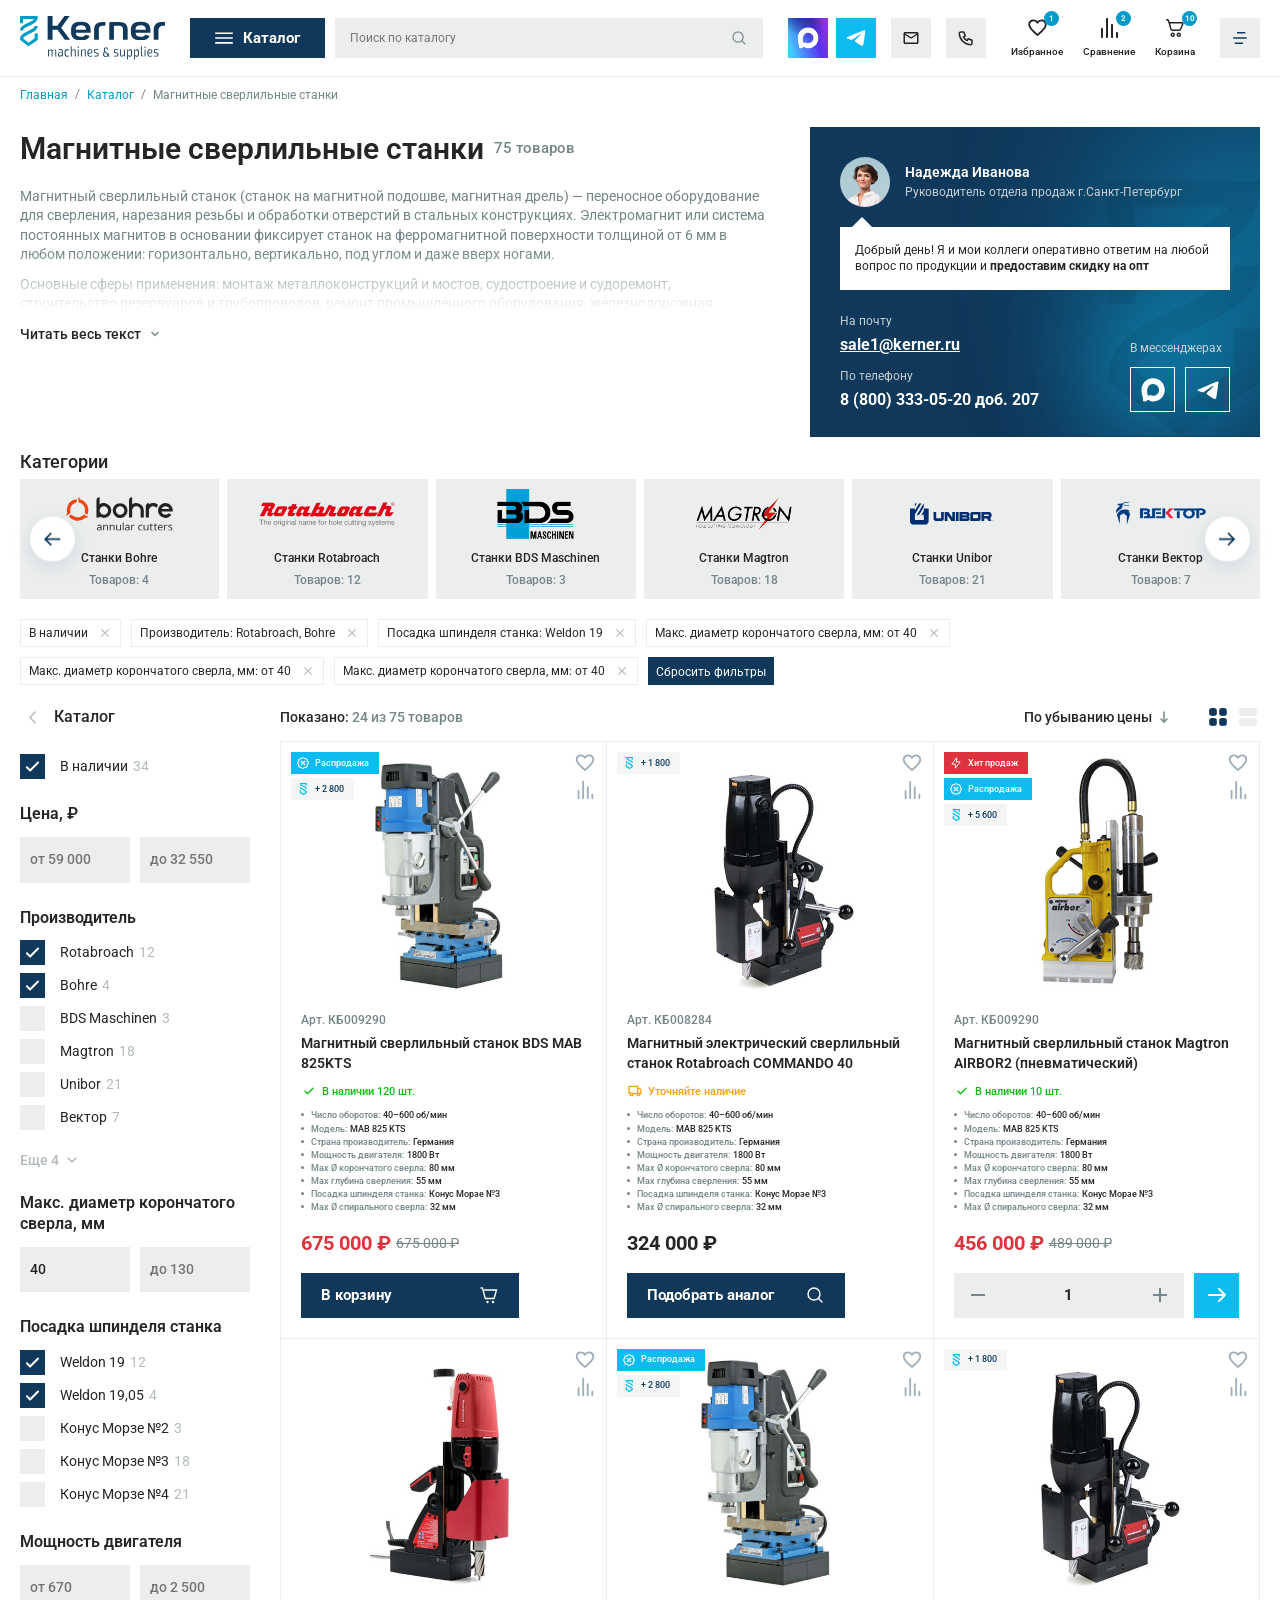
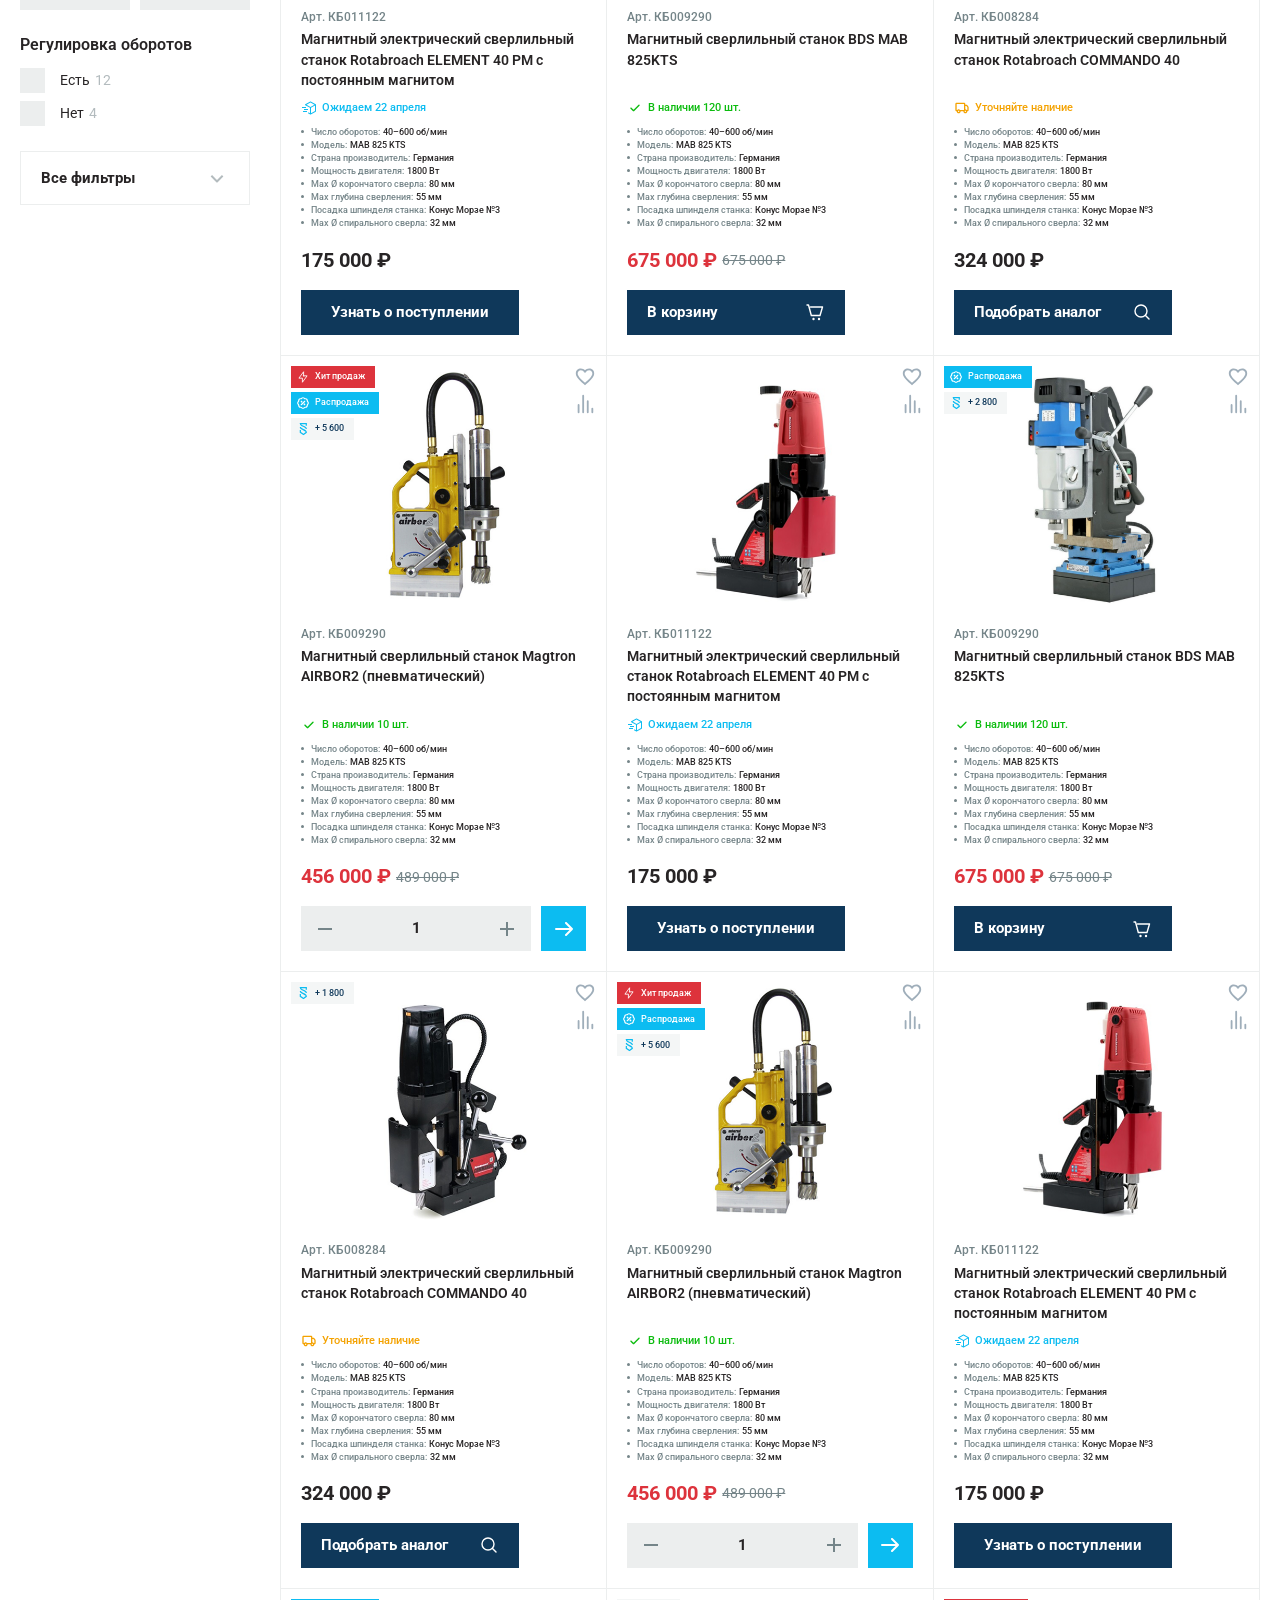
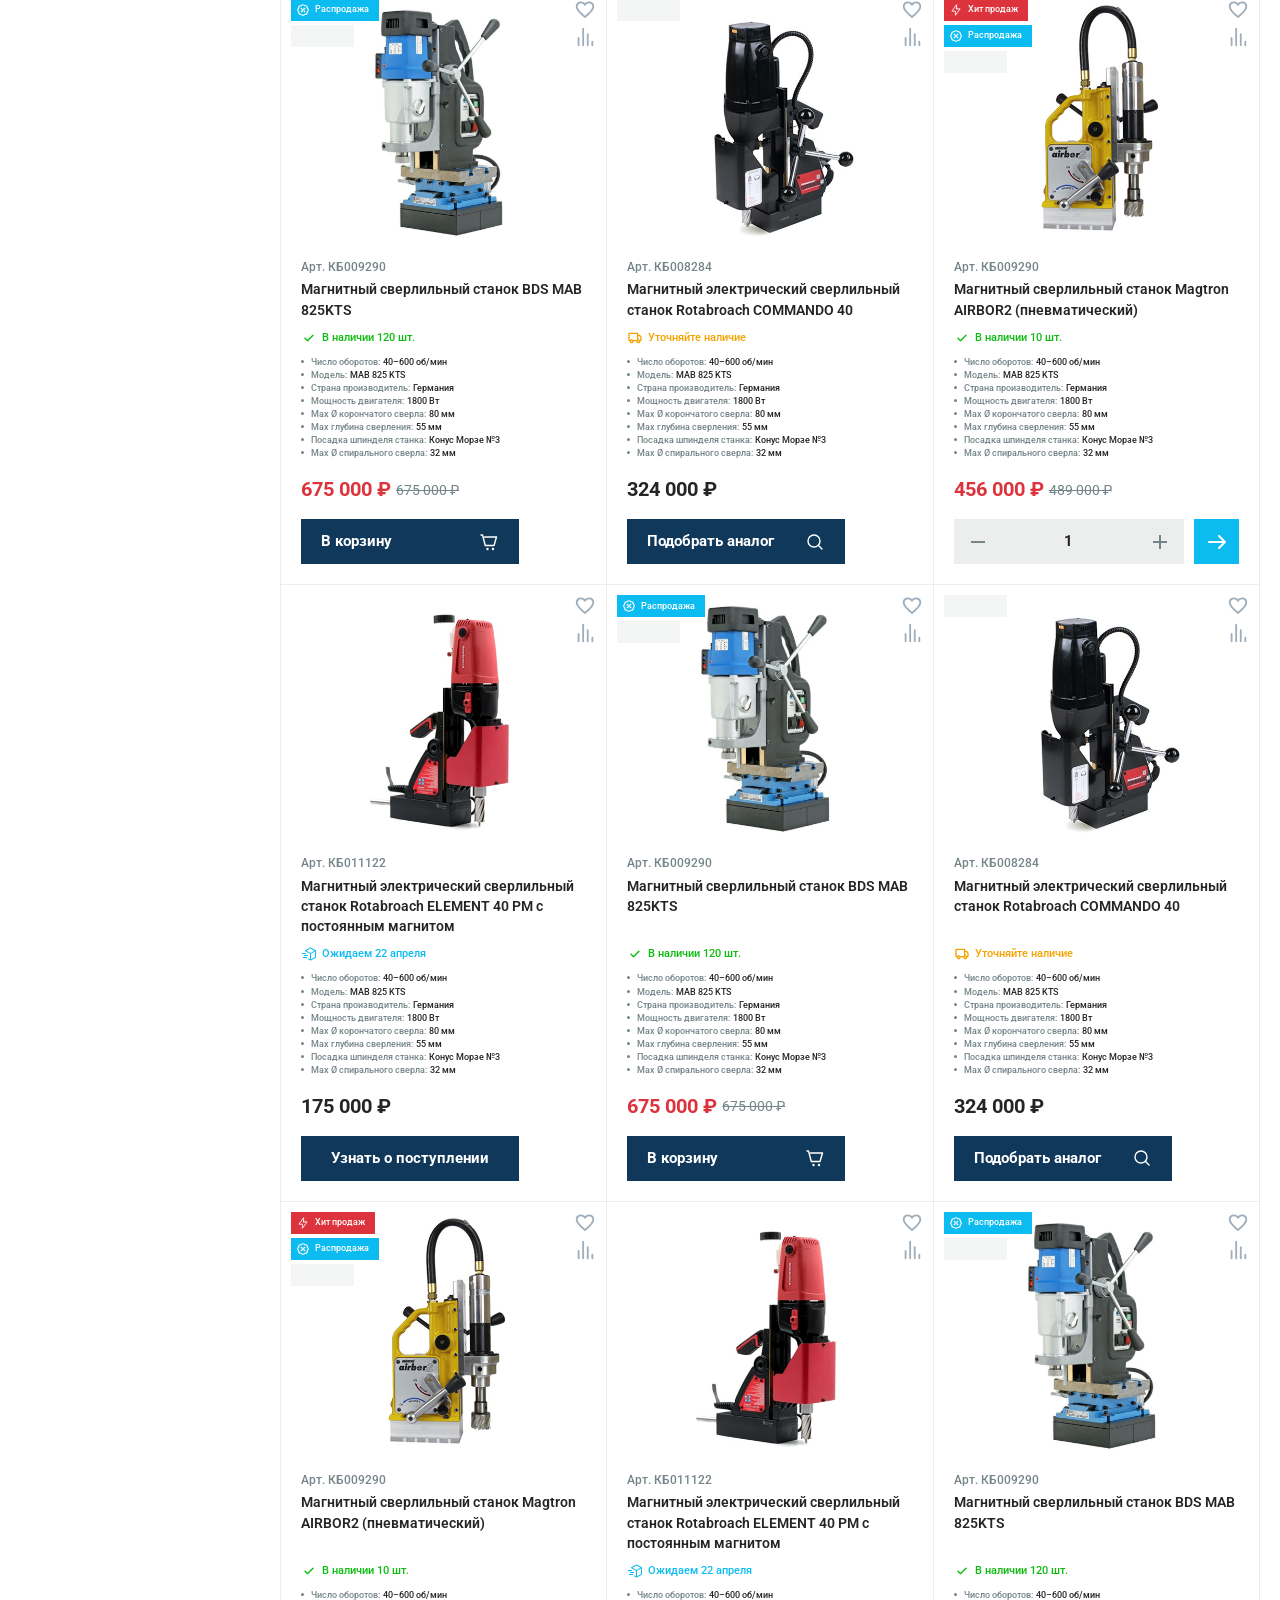
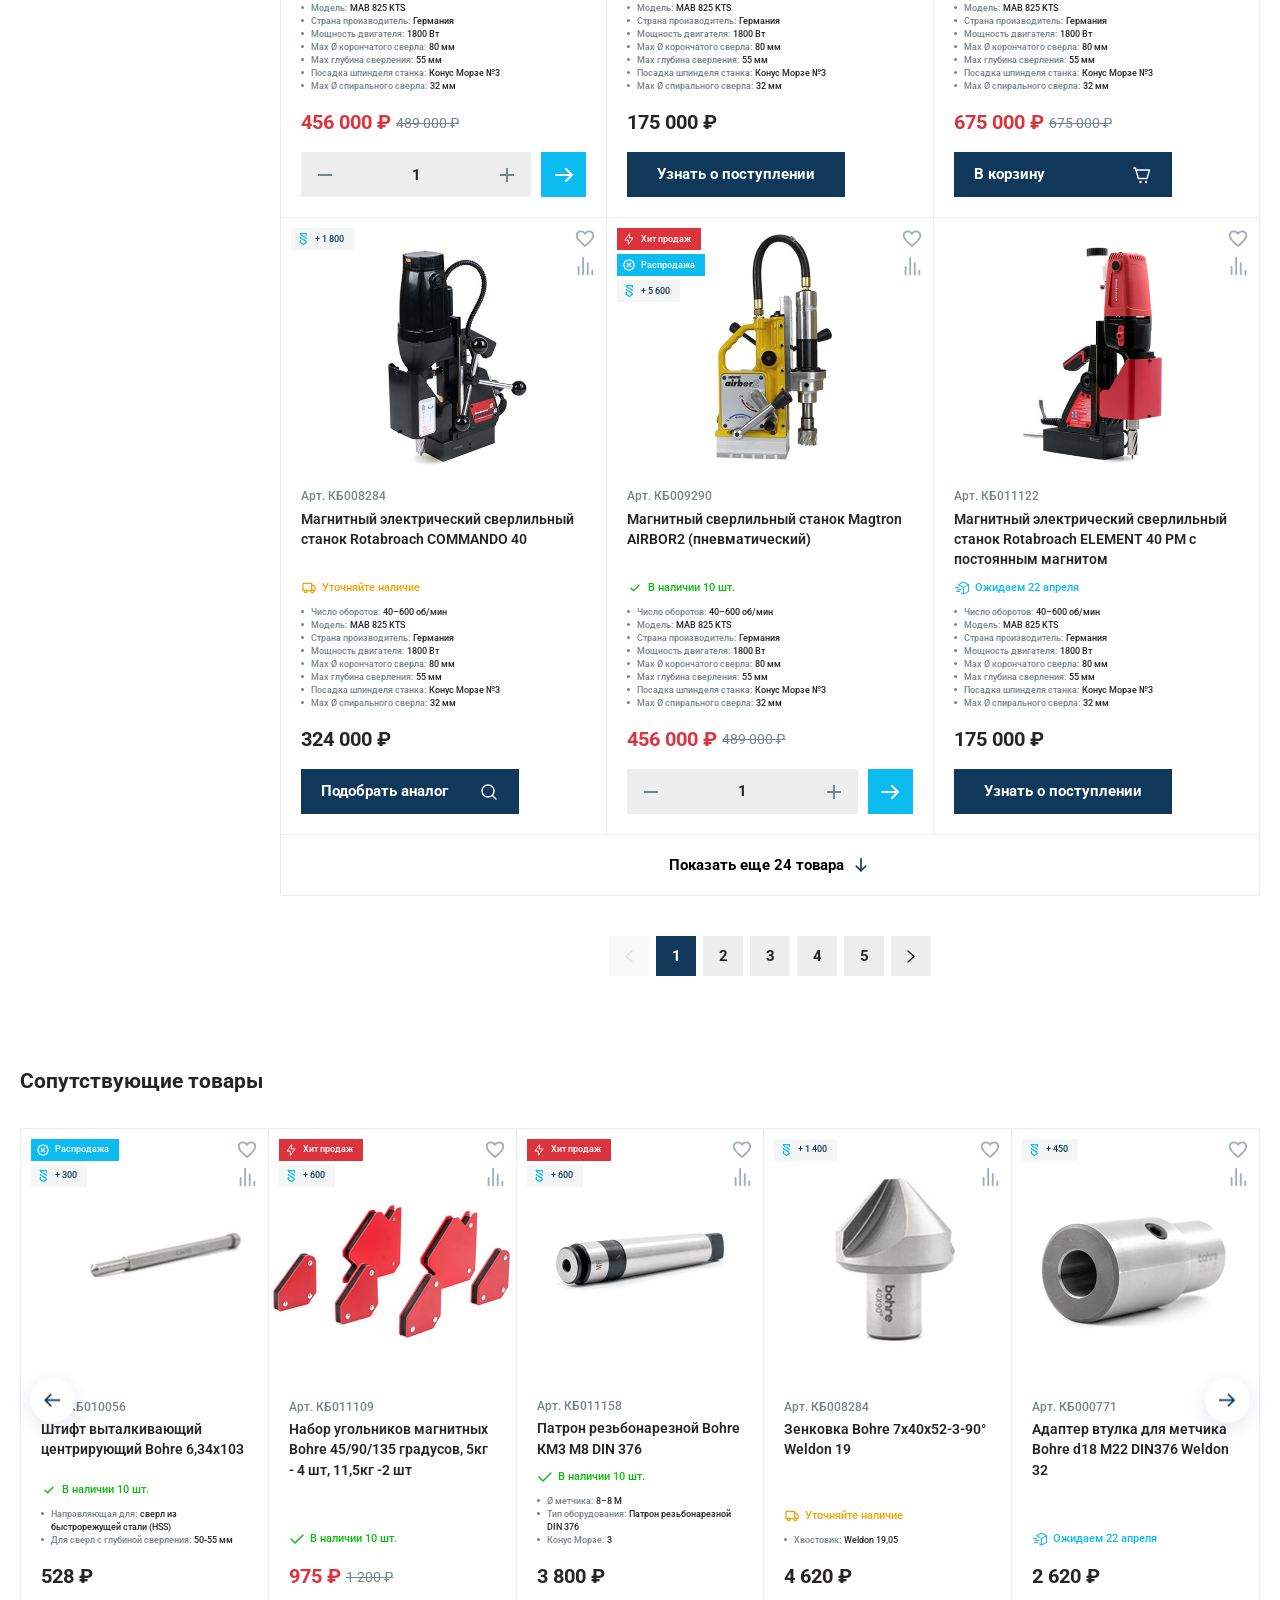
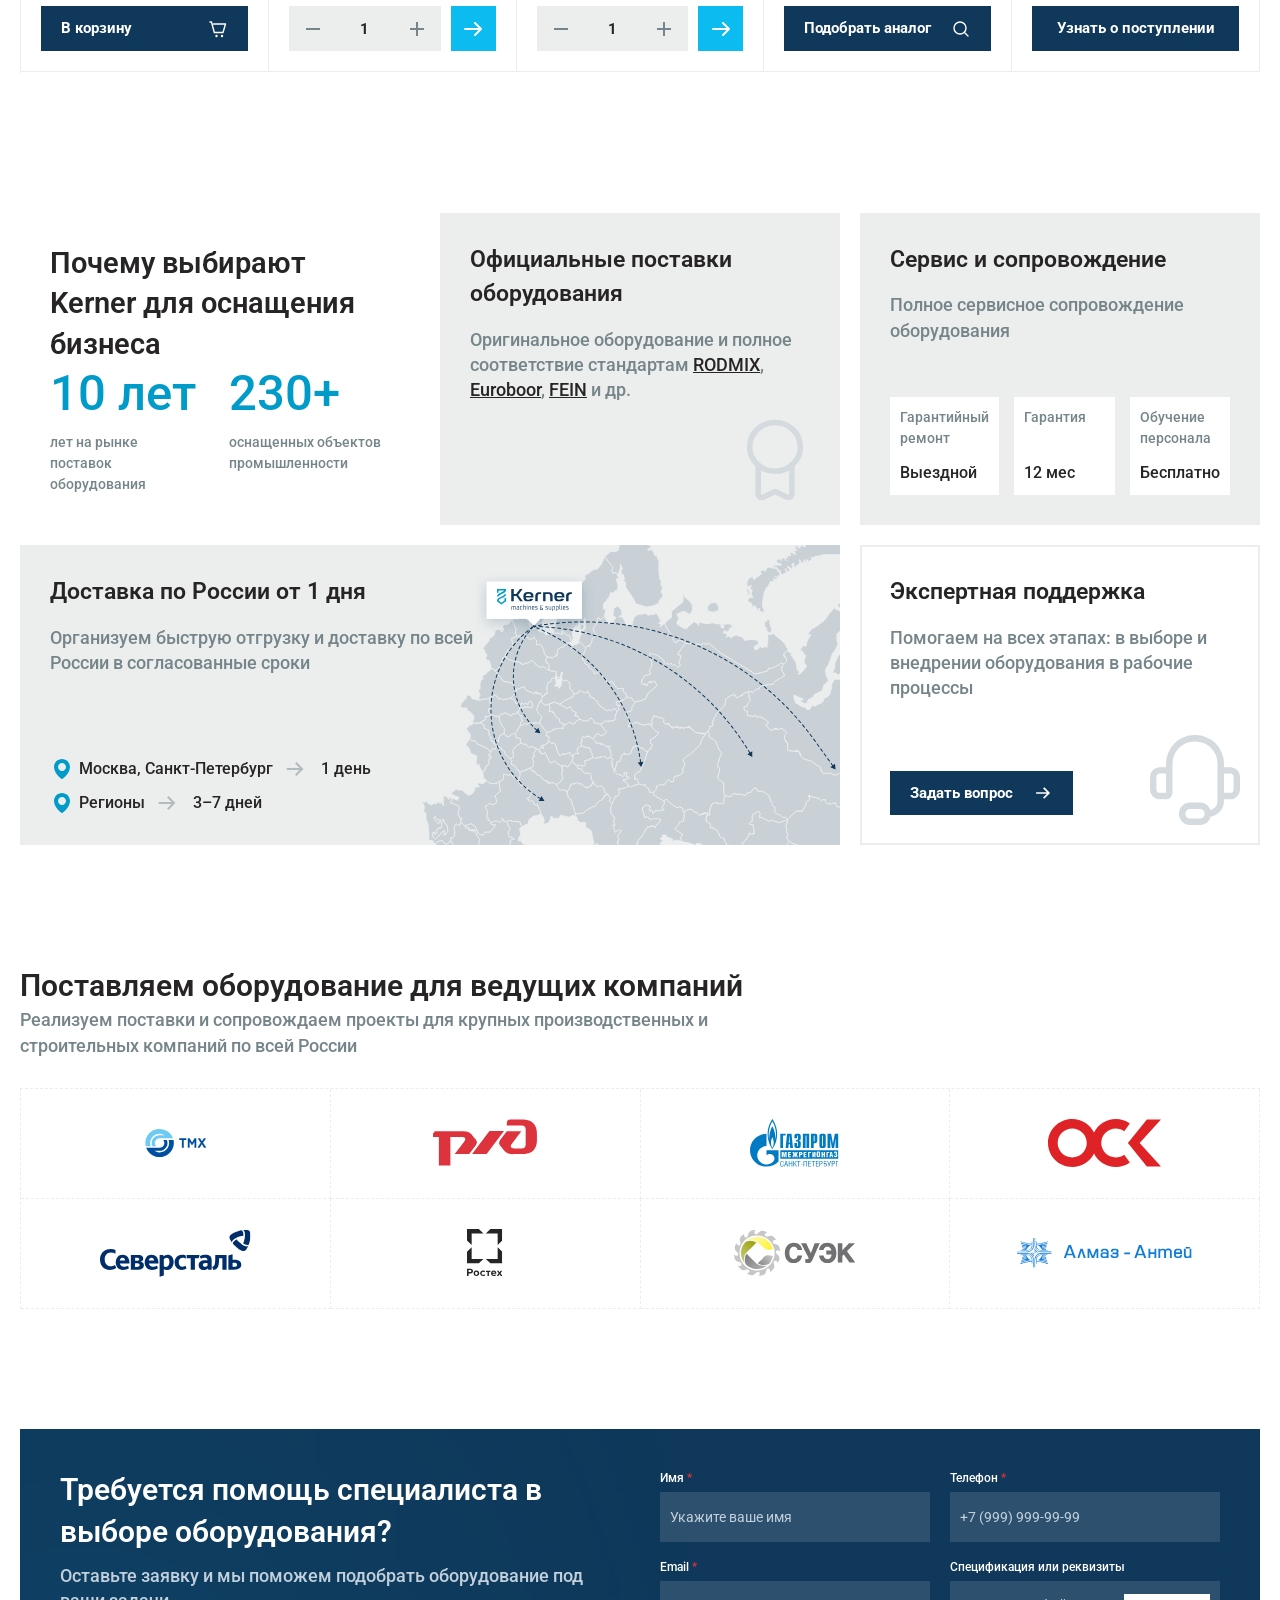
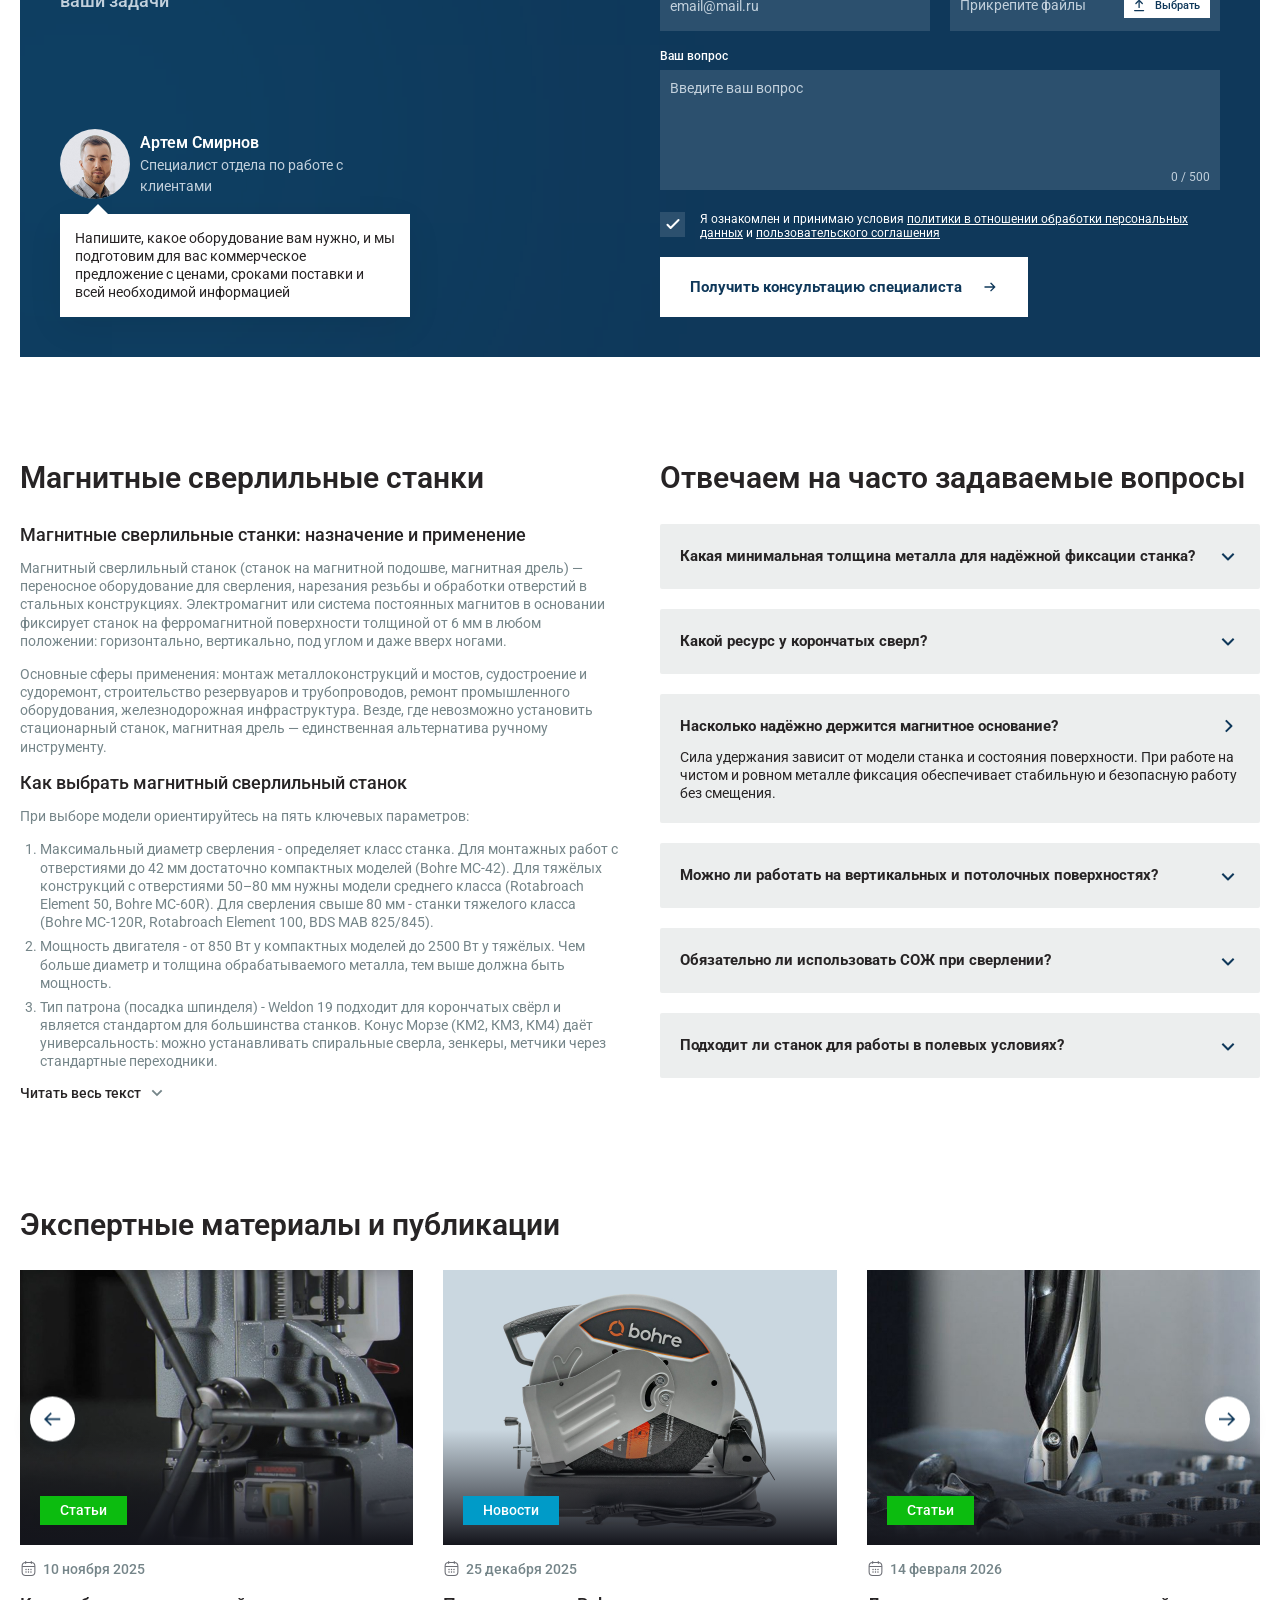
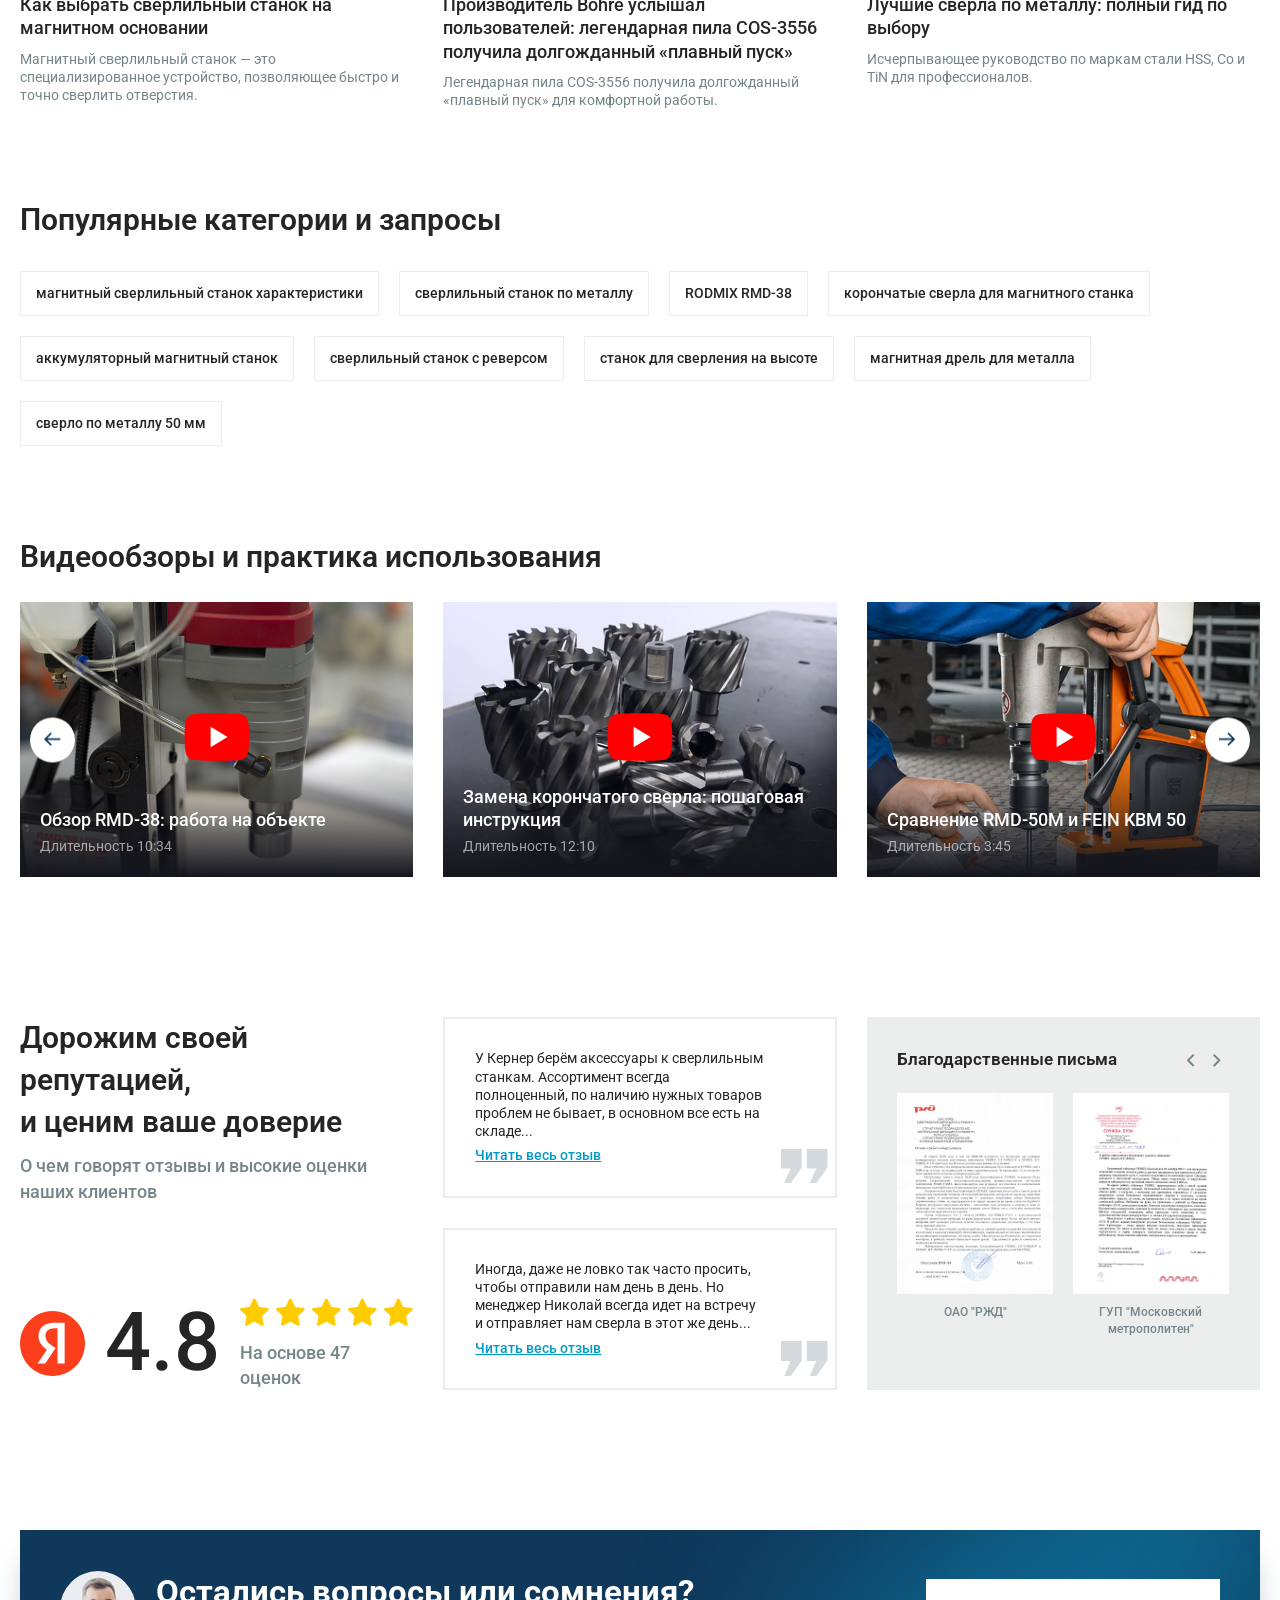
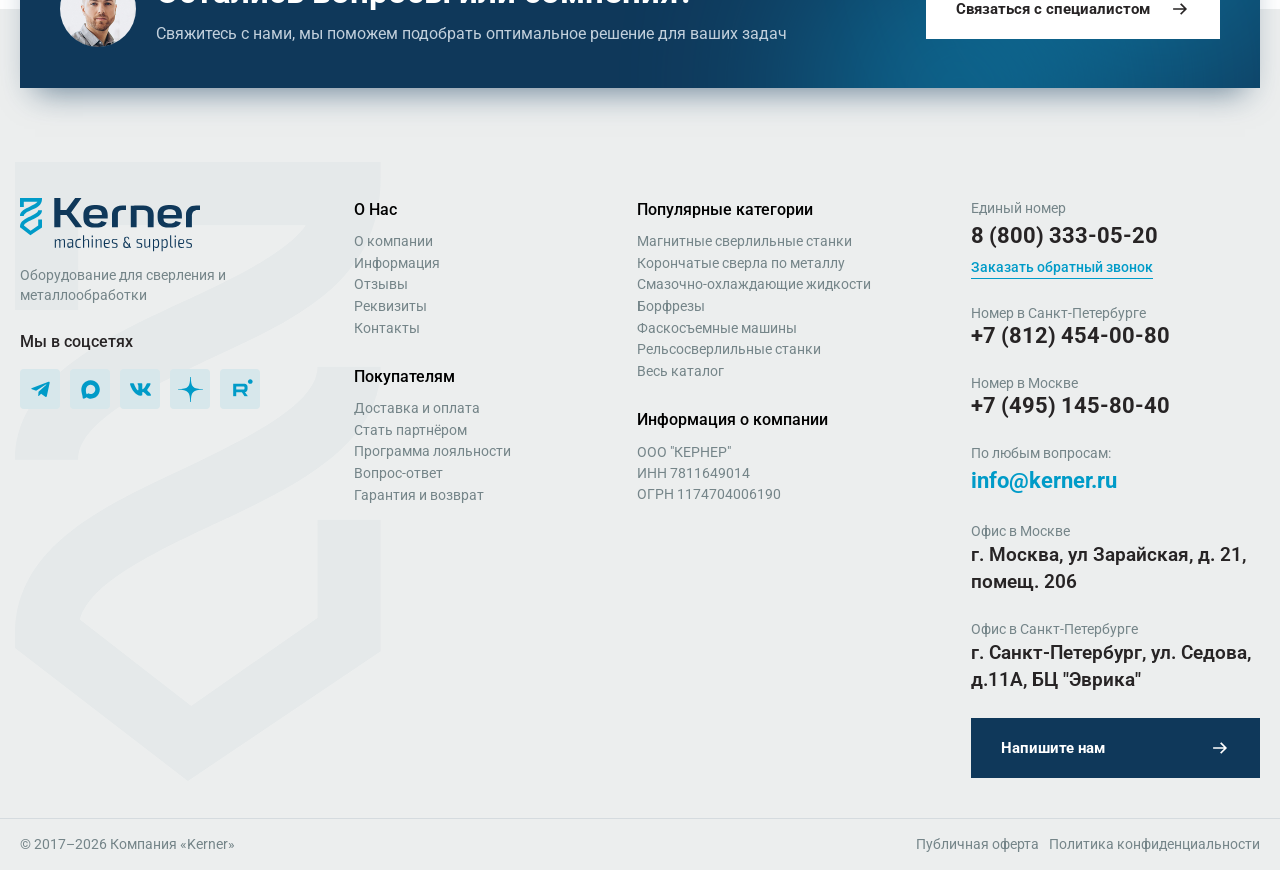
==== commit 5e192c45: "fix: add icon in html, fix styles, script" ====
--- a/index.html
+++ b/index.html
@@ -233,10 +233,23 @@
             </div>
 
             <button class="burger-menu-button" type="button">
-                <svg width="18" height="18" viewBox="0 0 18 18" fill="none" xmlns="http://www.w3.org/2000/svg">
+                <svg class="icon-burger" width="18" height="18" viewBox="0 0 18 18" fill="none" xmlns="http://www.w3.org/2000/svg">
                     <path d="M12 13.5V15H3.75V13.5H12ZM15.75 8.25V9.75H2.25V8.25H15.75ZM14.25 3V4.5H6V3H14.25Z"
                         fill="#0F385A" />
                 </svg>
+                <svg class="icon-cross" width="18" height="18" viewBox="0 0 18 18" fill="none" xmlns="http://www.w3.org/2000/svg">
+                     <path d="M3.96959 3.96981C4.11024 3.82921 4.30097 3.75022 4.49984 3.75022C4.69871 3.75022 
+                     4.88944 3.82921 5.03009 3.96981L8.99984 7.93956L12.9696 3.96981C13.0388 3.89818 13.1215 3.84104 
+                     13.213 3.80173C13.3045 3.76243 13.403 3.74174 13.5025 3.74087C13.6021 3.74001 13.7009 3.75898 13.7931 
+                     3.79669C13.8852 3.83441 13.969 3.89009 14.0394 3.96051C14.1098 4.03093 14.1655 4.11467 14.2032 4.20685C14.2409 
+                     4.29902 14.2599 4.39778 14.259 4.49736C14.2582 4.59695 14.2375 4.69536 14.1982 4.78686C14.1589 4.87837 14.1017 
+                     4.96113 14.0301 5.03031L10.0603 9.00006L14.0301 12.9698C14.1667 13.1113 14.2423 13.3007 14.2406 13.4974C14.2389 
+                     13.694 14.16 13.8821 14.021 14.0212C13.8819 14.1602 13.6938 14.2391 13.4971 14.2408C13.3005 14.2425 13.111 14.1669 
+                     12.9696 14.0303L8.99984 10.0606L5.03009 14.0303C4.88864 14.1669 4.69919 14.2425 4.50254 14.2408C4.30589 14.2391 4.11778 
+                     14.1602 3.97873 14.0212C3.83967 13.8821 3.76079 13.694 3.75908 13.4974C3.75738 13.3007 3.83297 13.1113 3.96959 
+                     12.9698L7.93934 9.00006L3.96959 5.03031C3.82899 4.88967 3.75 4.69893 3.75 4.50006C3.75 4.30119 3.82899 4.11046 
+                     3.96959 3.96981Z" fill="#0F385A"></path>
+                 </svg>
             </button>
 
             <div class="mobile-menu">
--- a/styles/style.css
+++ b/styles/style.css
@@ -8,6 +8,7 @@
     --color-dark: #272425;
     --color-gray: #758589;
     --color-gray-mid: #b3bbbe;
+    --color-gray-hover: #e1e6e6;
     --color-gray-light: #c2d0dc;
     --color-gray-lighter: #c9d1d6;
     --color-gray-muted: #9faeba;
@@ -39,6 +40,7 @@
     --container-padding: 0 20px;
     --transition-fast: 0.2s ease;
     --transition-base: 0.3s ease;
+    --border-partners-section: 1px dashed #eceeee;
 }
 
 /* === style.css === */
@@ -1066,8 +1068,12 @@
     gap: 20px;
     width: fit-content;
     cursor: pointer;
-}
-
+    transition: all 0.3s ease 0s;
+}
+ .adv-card__btn:hover {
+    background: var(--color-accent);
+    transition: all 0.3s ease 0s;
+    }
 /* === catalog.css === */
 
 .catalog-page {
@@ -1155,19 +1161,22 @@
     position: relative;
     margin: 0;
 }
+.filter-row:hover input[type="checkbox"] {
+    background: var(--color-border-mid);
+}
 
 .filter-row input[type="checkbox"]:checked {
     background: var(--color-dark-blue);
 }
 
 .filter-row input[type="checkbox"]::after {
-    content: "";
+   content: "";
     display: none;
-    width: 11px;
-    height: 7px;
-    border-left: 2px solid white;
-    border-bottom: 2px solid white;
-    transform: rotate(-45deg) translate(1px, -1px);
+    width: 19px;
+    height: 19px;
+    background-image: url("data:image/svg+xml,%3Csvg width='19' height='19' viewBox='0 0 19 19' fill='none' xmlns='http://www.w3.org/2000/svg'%3E%3Cpath d='M3.95801 10.2916L7.12467 13.4583L15.0413 5.54163' stroke='white' stroke-width='2' stroke-linecap='round' stroke-linejoin='round'/%3E%3C/svg%3E");
+    background-repeat: no-repeat;
+    background-position: center;
 }
 
 .filter-row input[type="checkbox"]:checked::after {
@@ -1600,15 +1609,16 @@
     list-style: none;
     display: flex;
     flex-direction: column;
-    gap: 4px;
+    /*gap: 4px;*/
 }
 
 .product-card__specs li {
-    display: flex;
+    display: block;
     align-items: baseline;
     padding-left: 10px;
     position: relative;
     flex-wrap: wrap;
+    line-height: 1.45;
 }
 
 .product-card__specs li::before {
@@ -1668,7 +1678,7 @@
 }
 
 .product-card__button:hover {
-    background-color: var(--color-blue-mid);
+    background-color: var(--color-accent);
 }
 
 .product-card__button-label {
@@ -1905,11 +1915,11 @@
 }
 
 .selected-filters__item:hover {
-    border: 1px solid var(--color-dark);
+    border: 1px solid var(--color-dark-blue);
 }
 
 .selected-filters__item:hover .selected-filters__item-delete svg {
-    color: var(--color-dark);
+    color: var(--color-dark-blue);
 }
 
 .selected-filters__button-reset {
@@ -2104,6 +2114,12 @@
     outline: 1px solid var(--color-bg);
     outline-offset: -0.5px;
     height: auto;
+    transition: all 0.3s ease 0s;
+}
+.category-card:hover {
+    background: var(--color-border-mid);
+    outline: 1px solid var(--color-border-mid);
+    transition: all 0.3s ease 0s;   
 }
 
 .category-card__logo-box {
@@ -2134,8 +2150,16 @@
     color: var(--color-dark);
     text-align: center;
     margin-bottom: 2px;
-}
-
+    transition: all 0.3s ease 0s;   
+
+}
+/*
+.category-card:hover .category-card__name {
+  color: var(--color-accent);
+    transition: all 0.3s ease 0s;   
+
+}
+*/
 .category-card__count {
     font-size: 12px;
     font-weight: 500;
@@ -4249,6 +4273,7 @@
         margin-top: 20px;
         font-size: 13px;
     }
+   
     .adv-card__btn img {
         width: 15px;
         height: 15px;
@@ -4609,3 +4634,15 @@
         height: 18px;
     }
 }
+
+.burger-menu-button .icon-cross {
+  display: none; 
+}
+
+.burger-menu-button.active .icon-burger {
+  display: none; 
+}
+
+.burger-menu-button.active .icon-cross {
+  display: block; 
+}
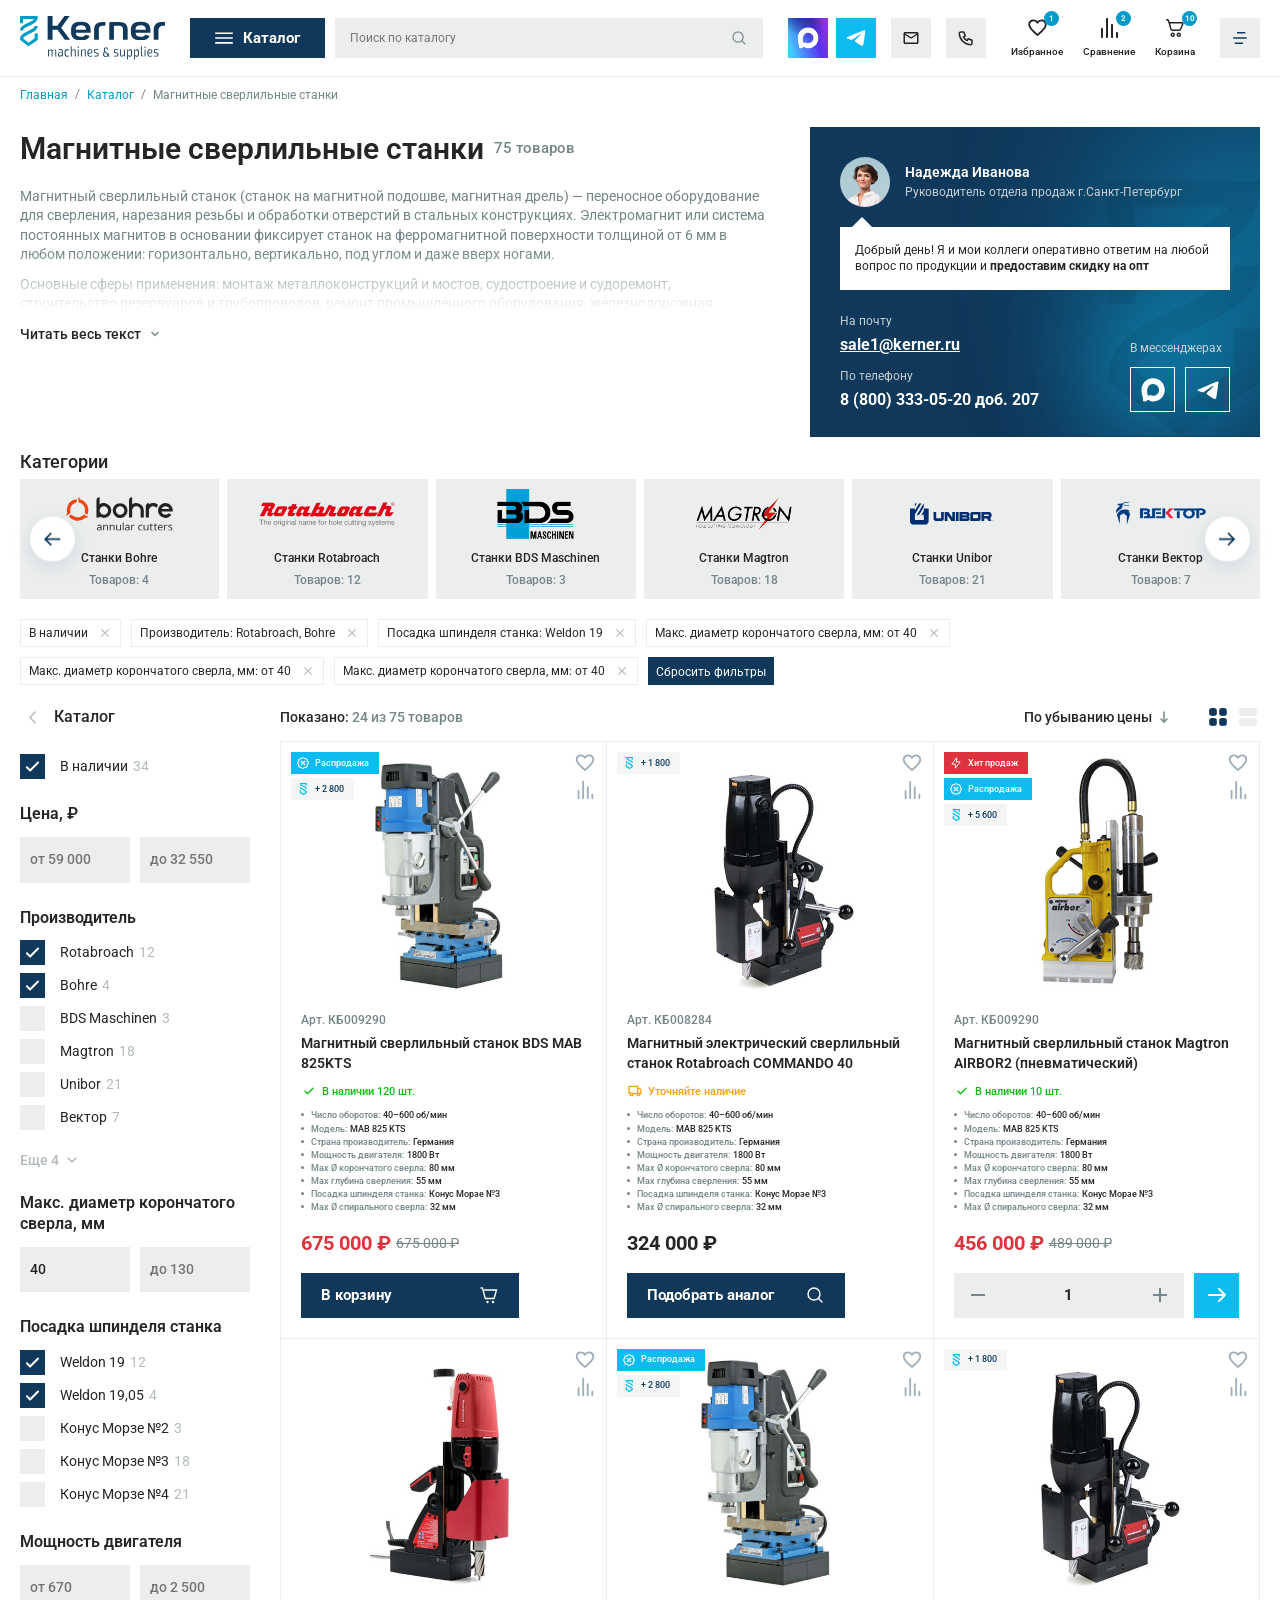
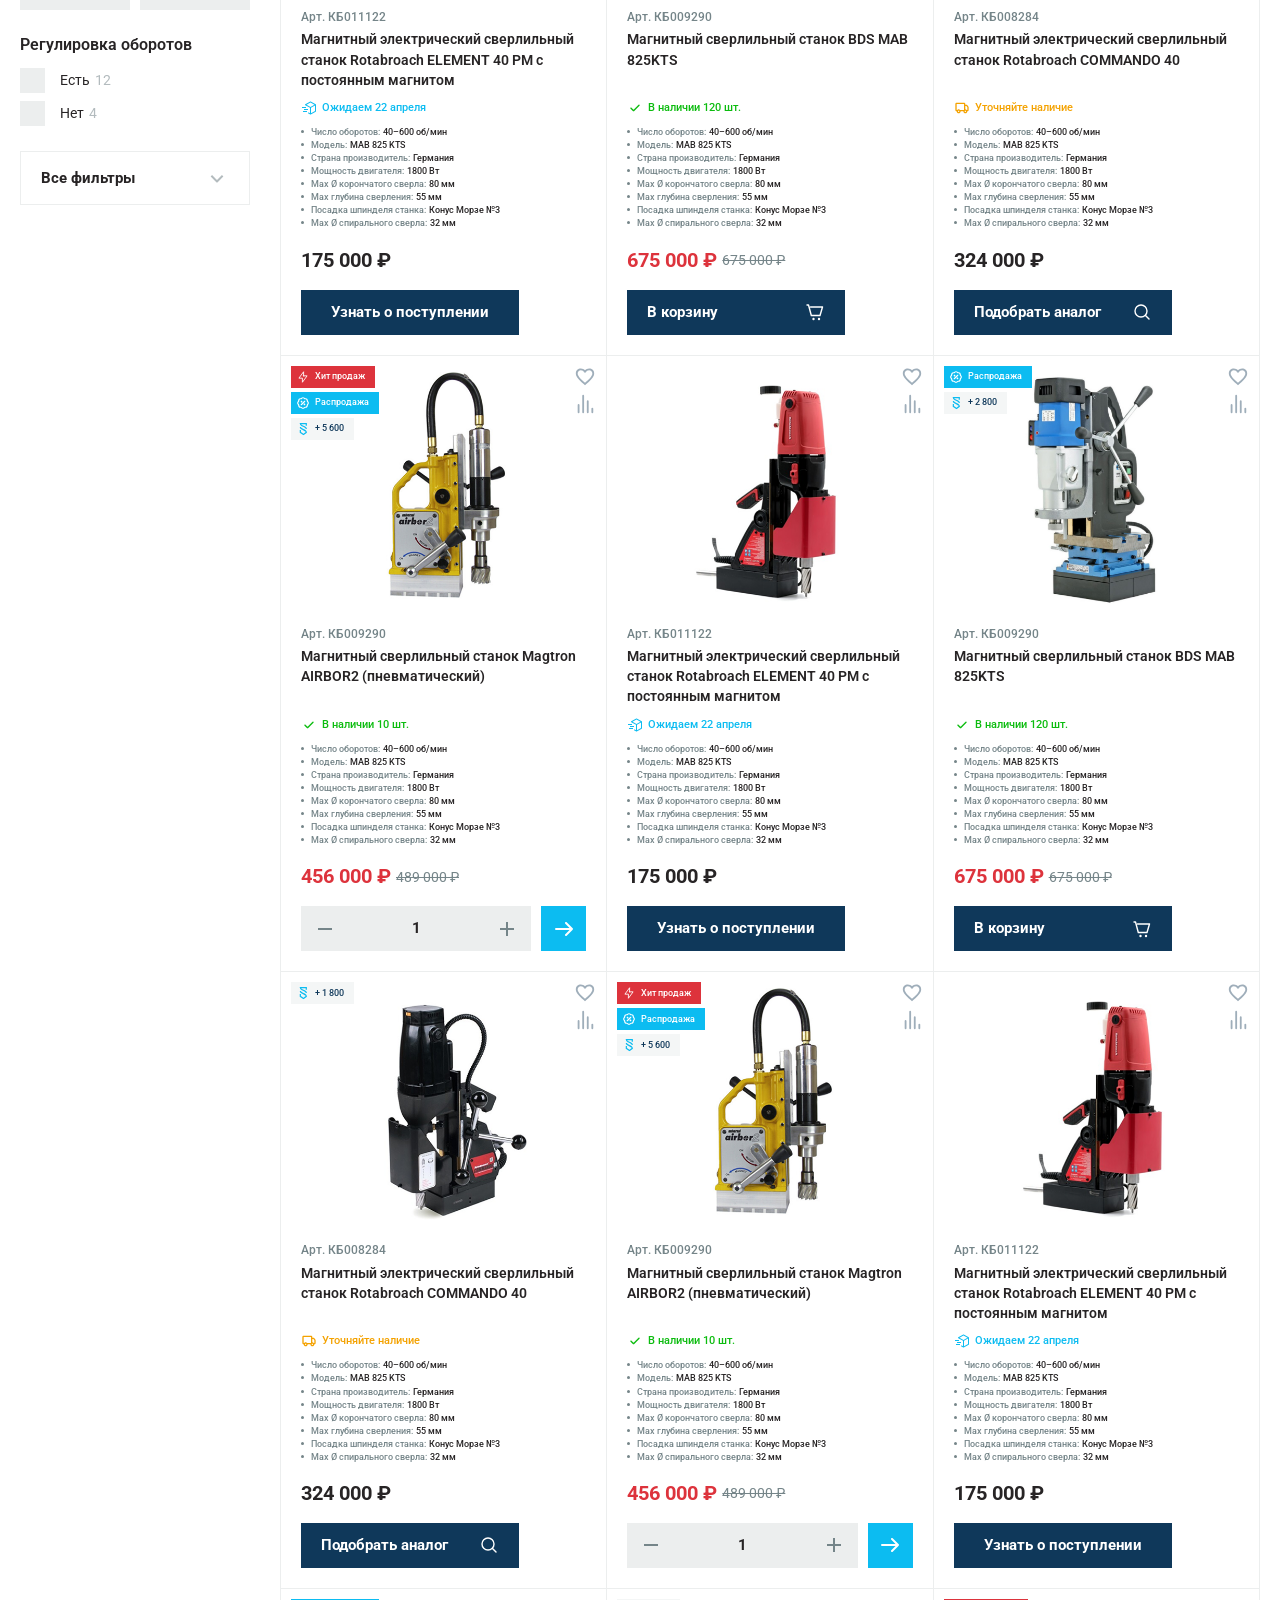
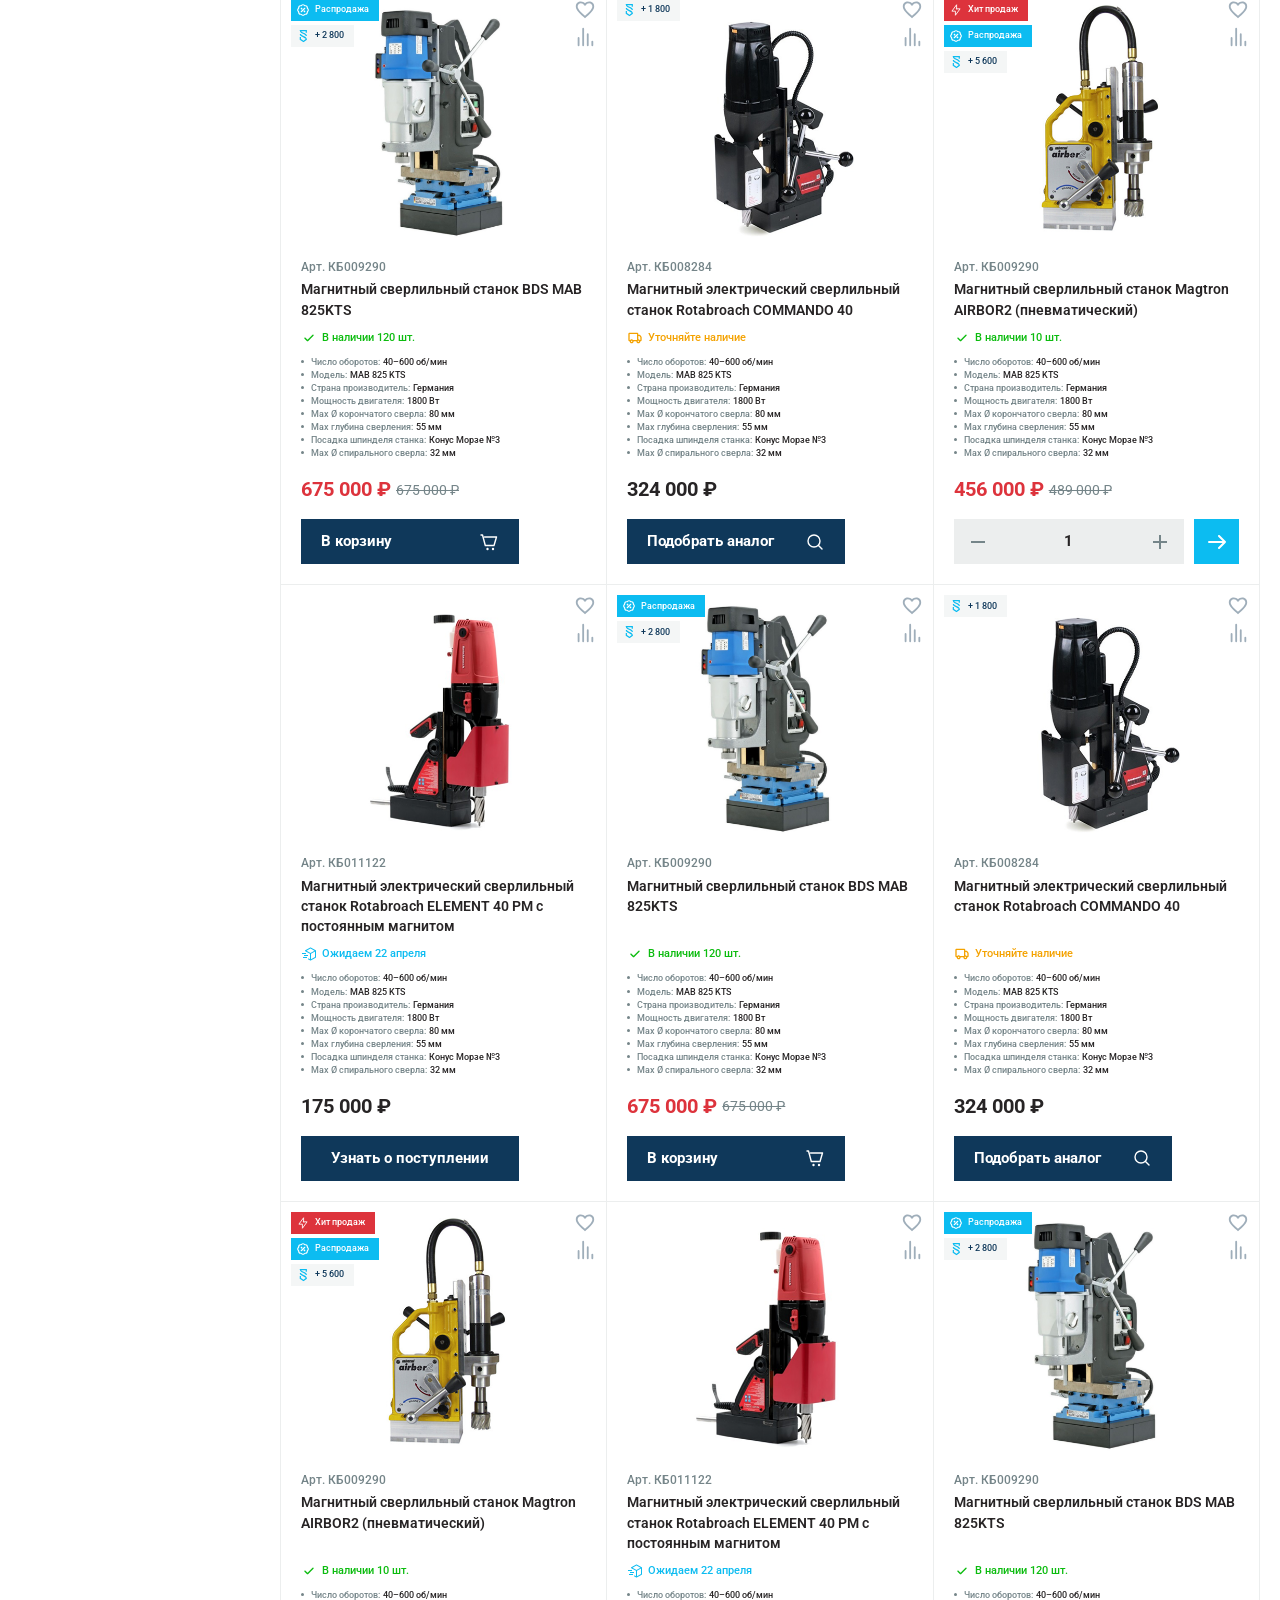
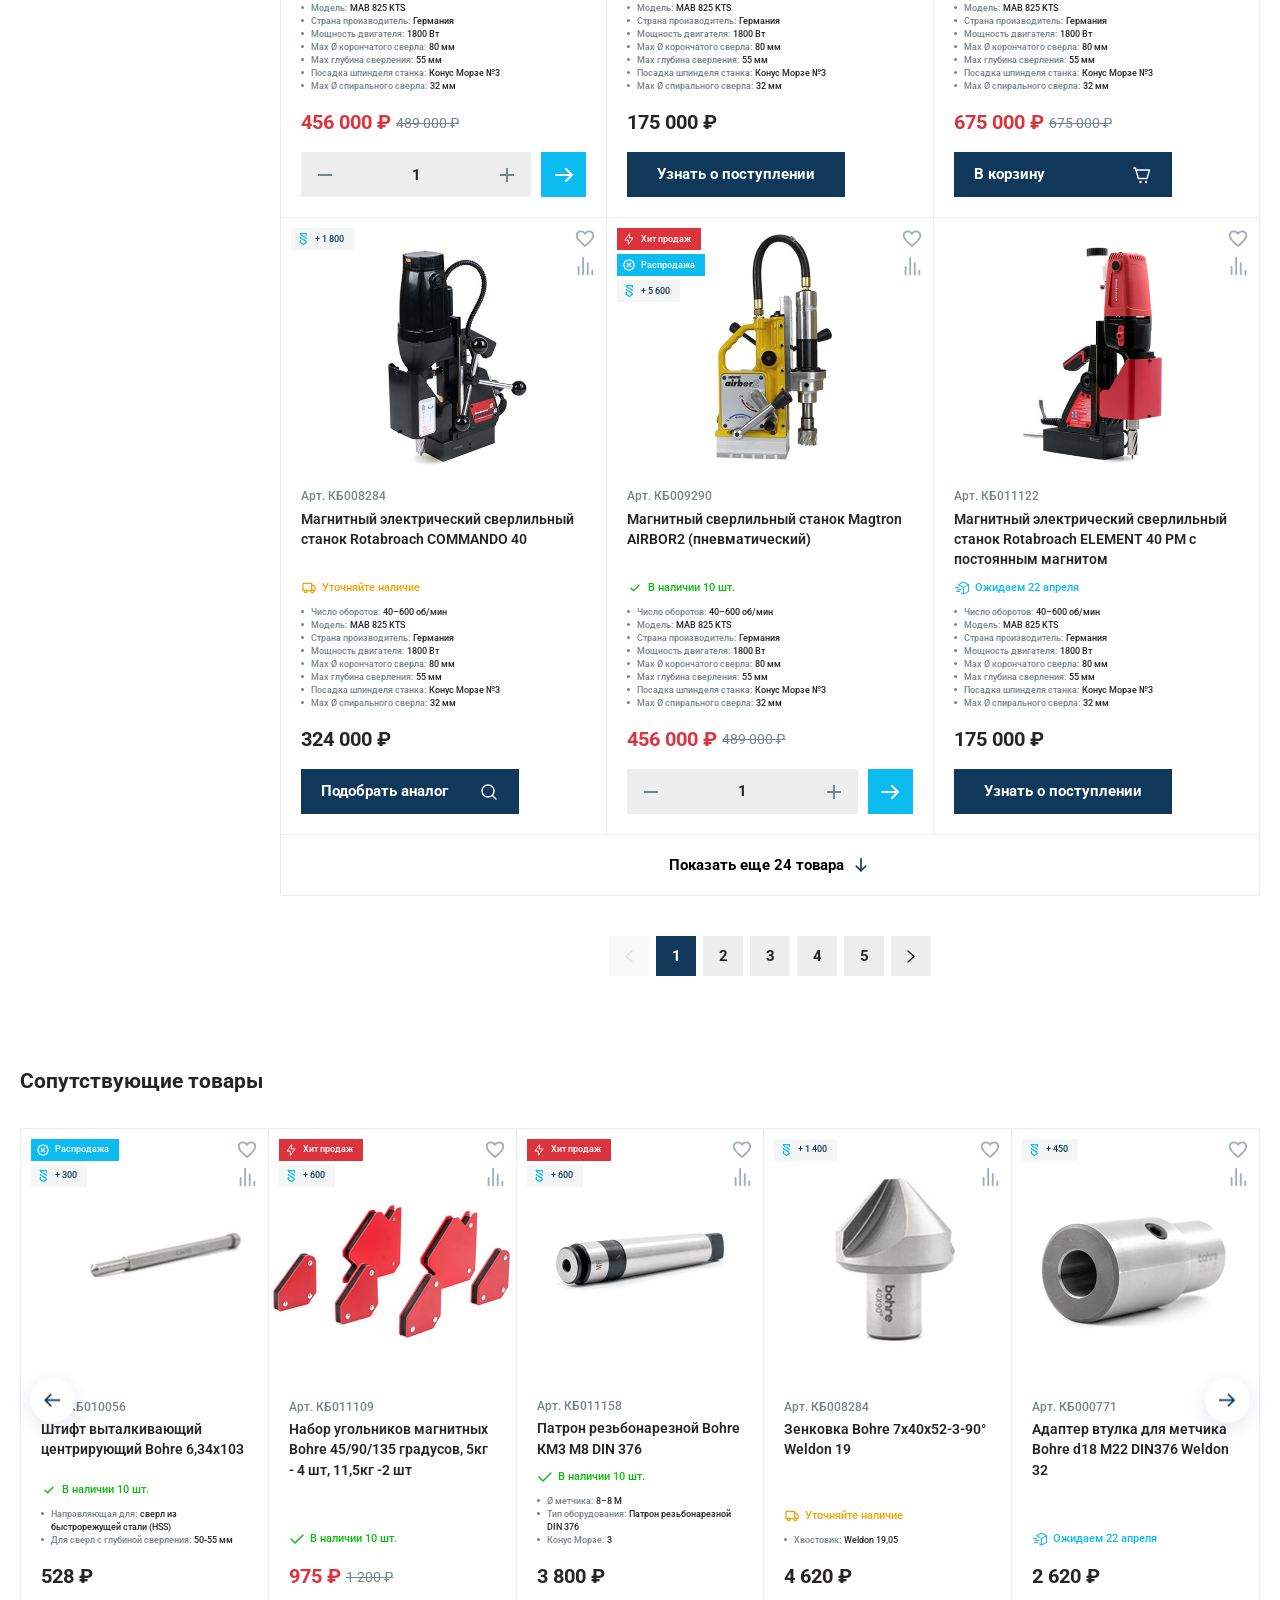
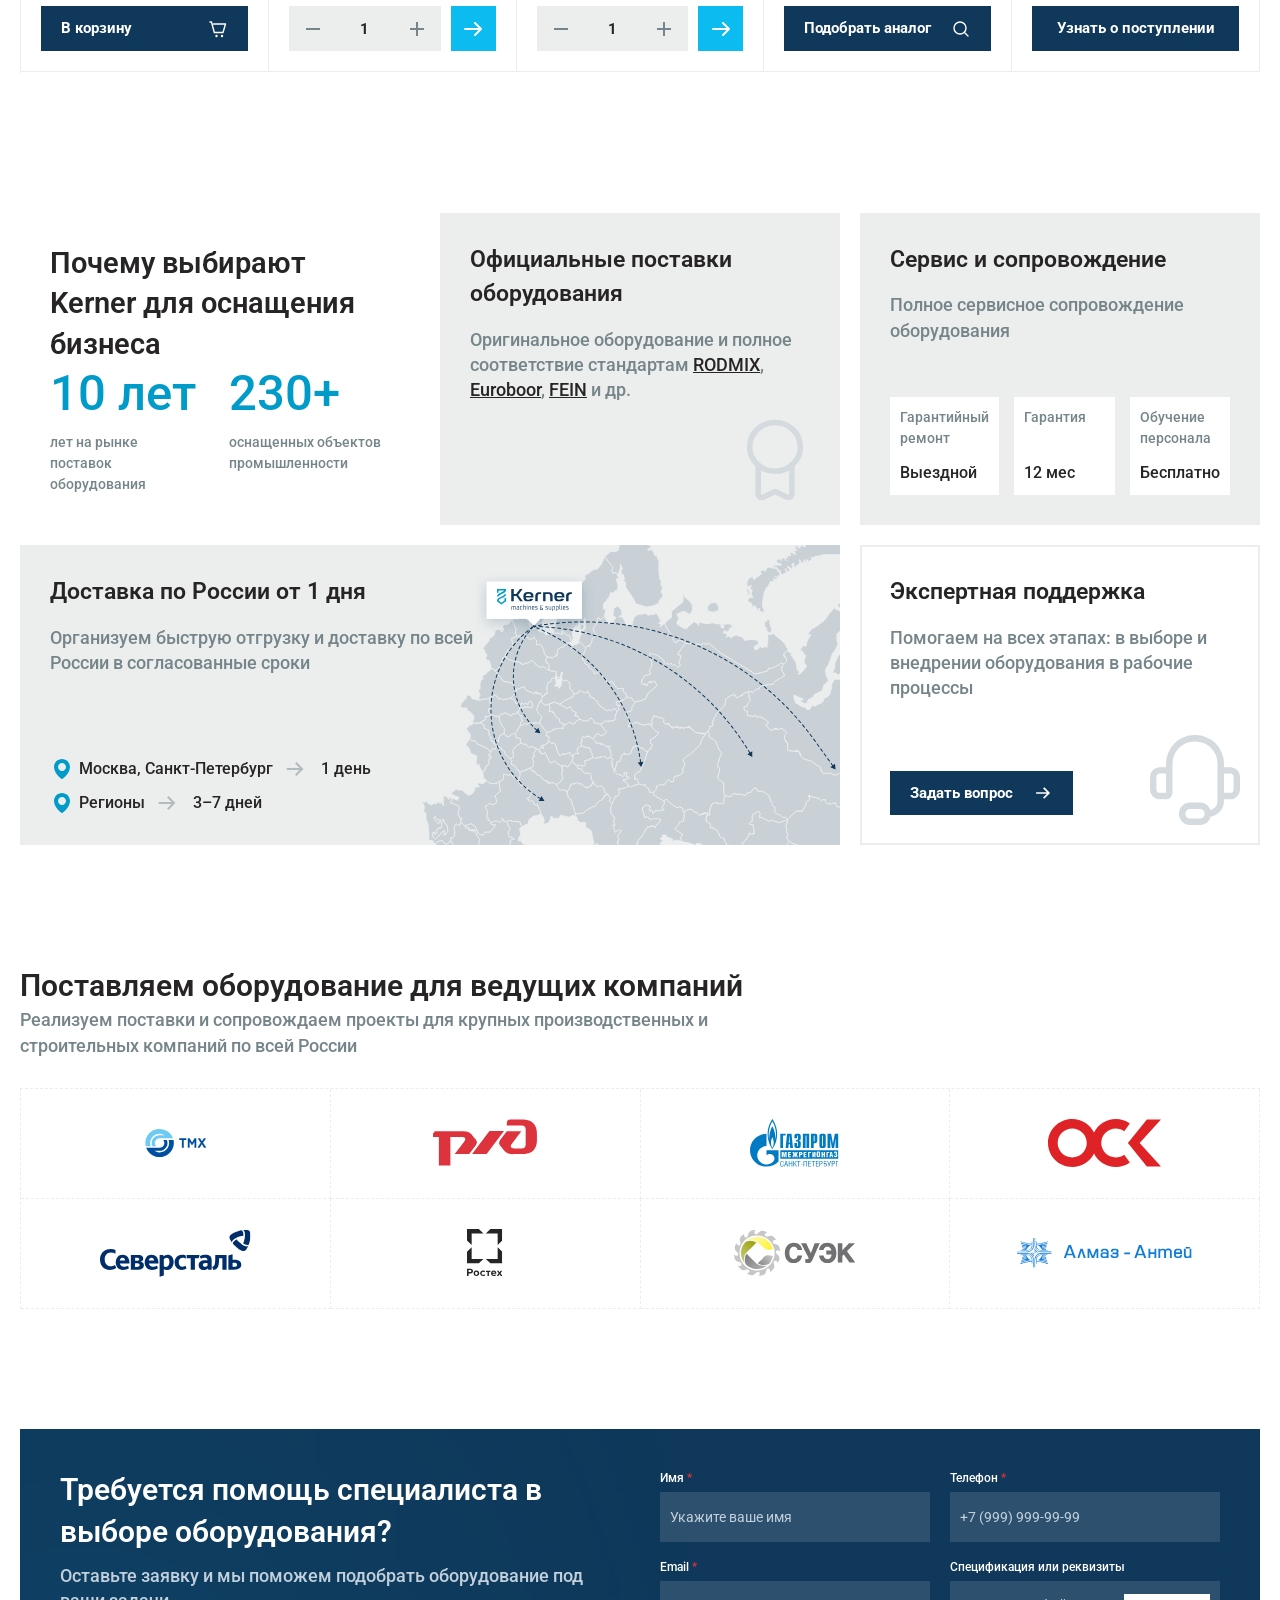
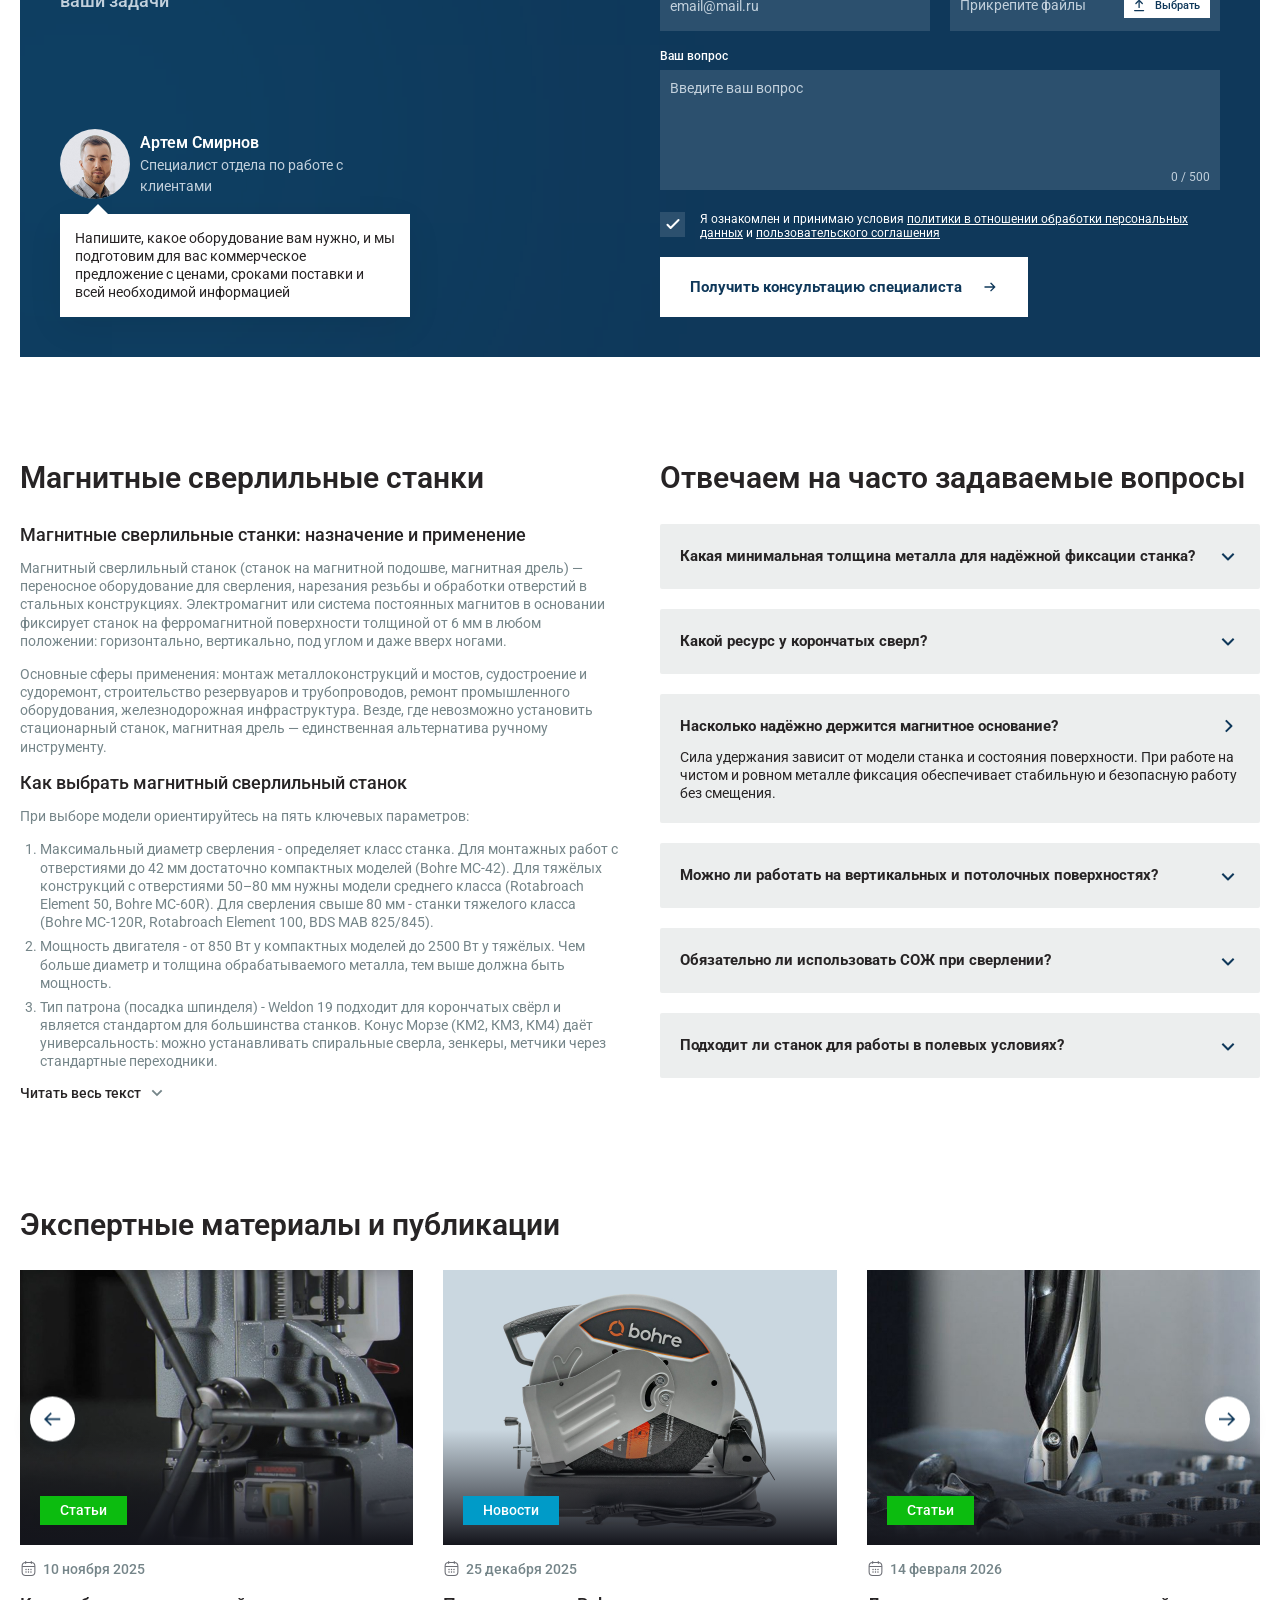
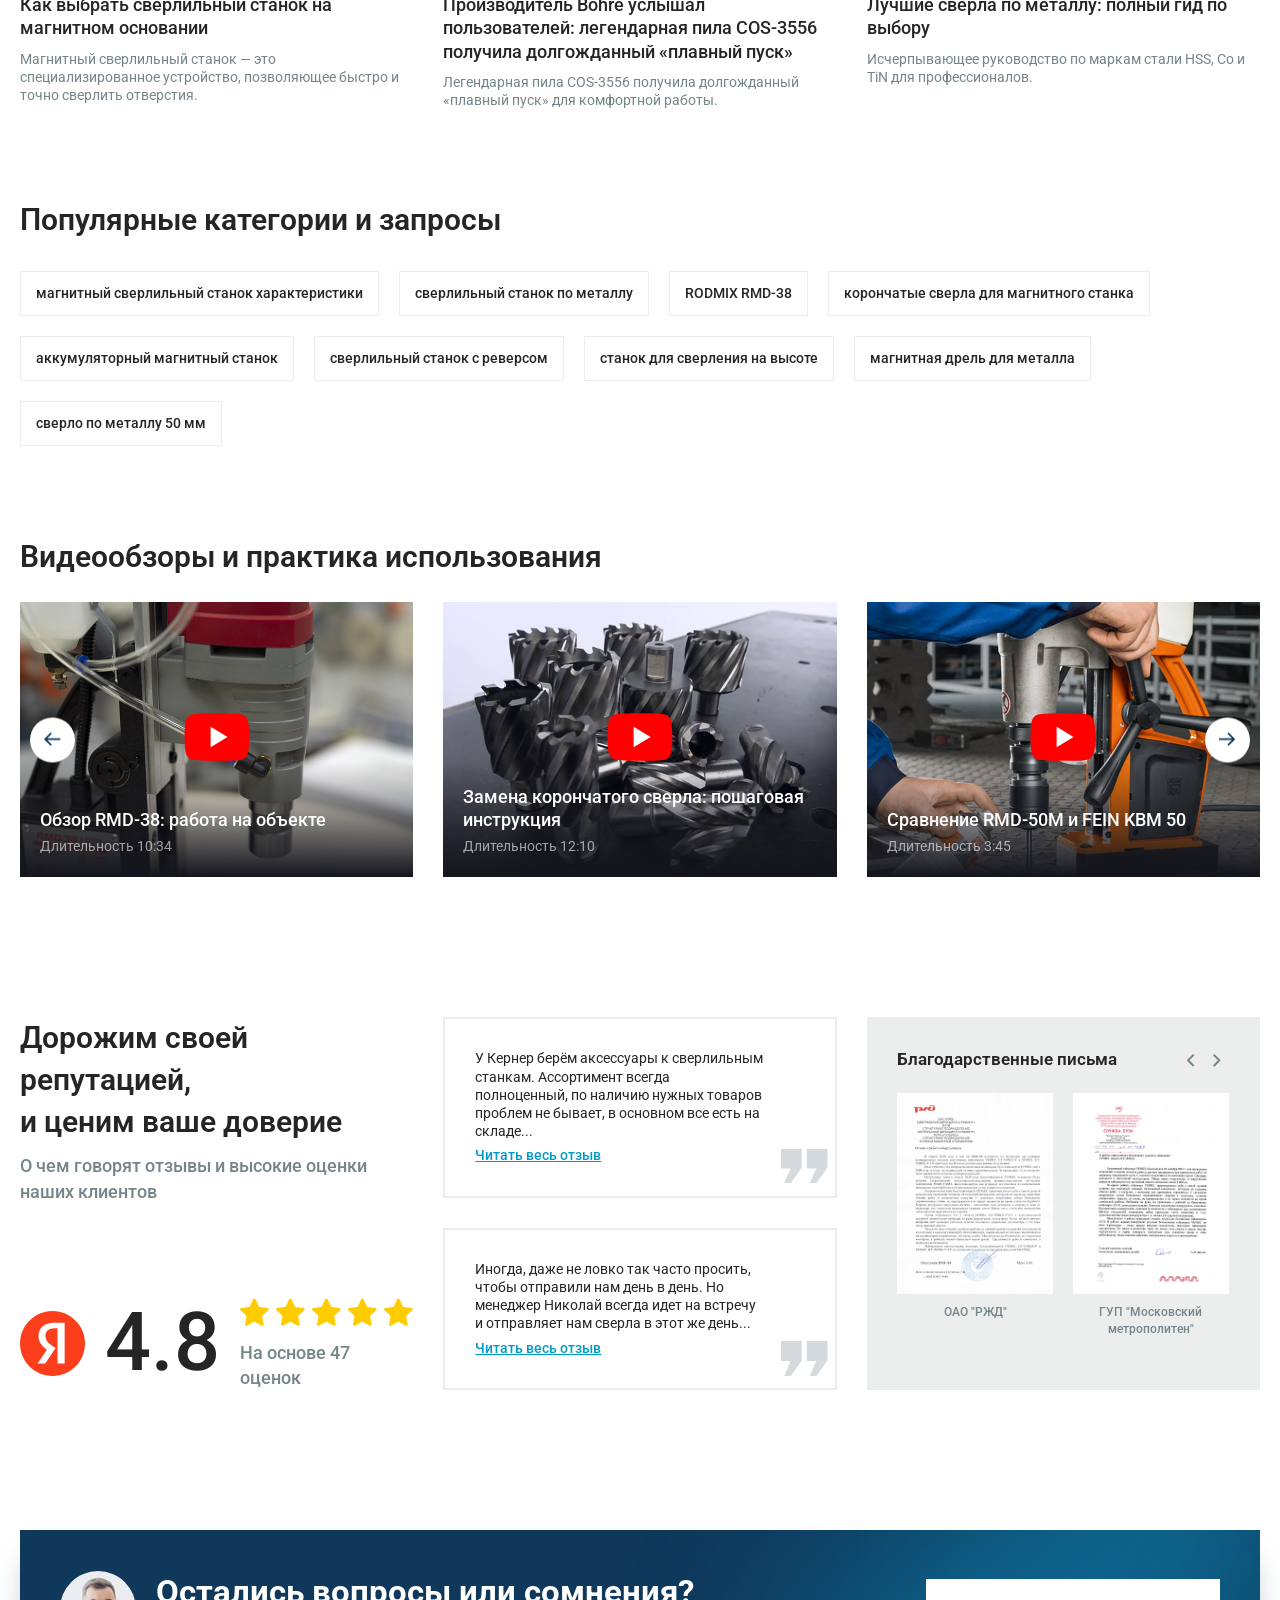
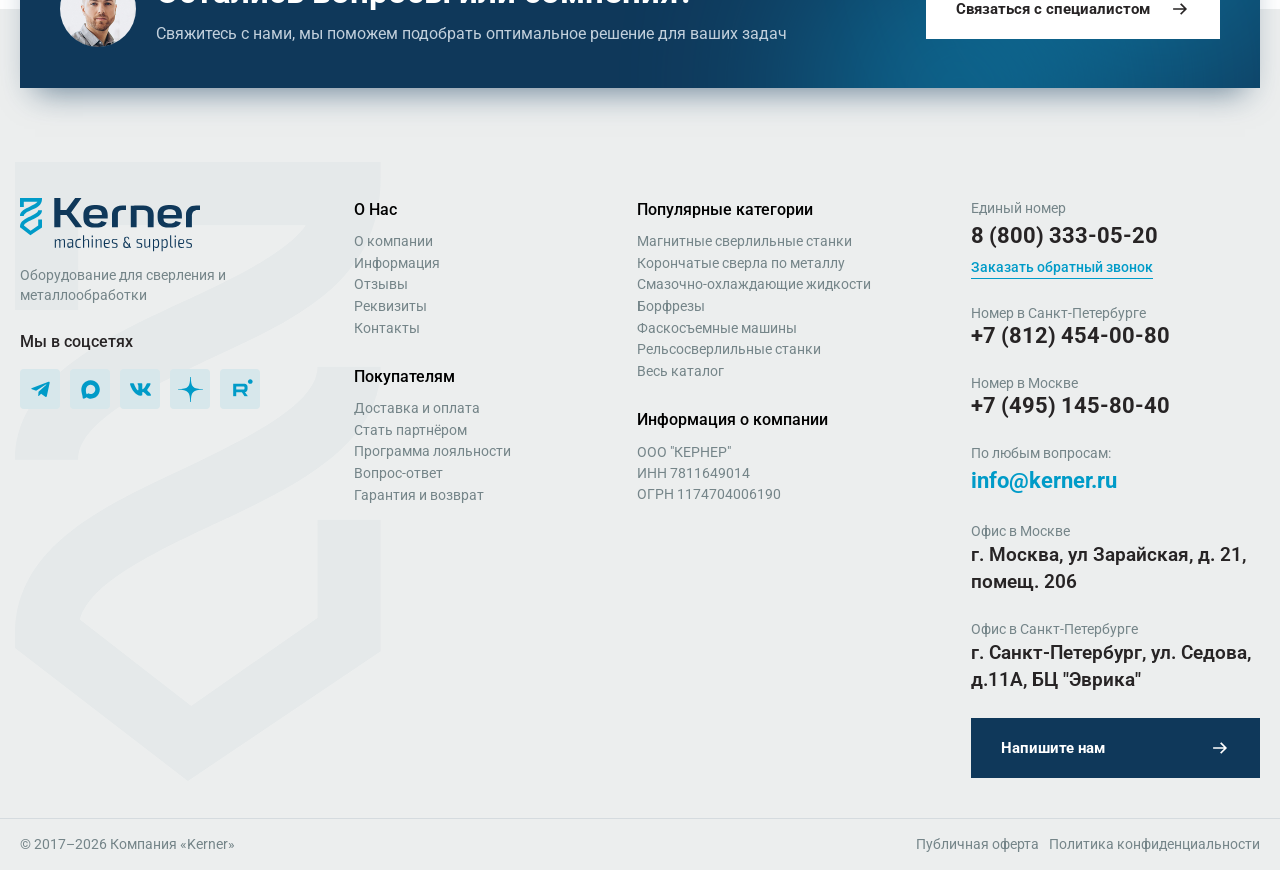
==== commit 371b74be: "fix section also-buy, delivery-payment, analogues-products" ====
--- a/index.html
+++ b/index.html
@@ -75,7 +75,7 @@
                         </div>
 
                         <div class="search-results__list">
-                            
+
                             <div class="search-results-item">
                                 <div class="search-results-item__img">
                                     <img src="img/stanki/bds-825.jpg" alt="BDS MAB 825KTS">
@@ -103,7 +103,7 @@
                                 </div>
                             </div>
 
-                            
+
                             <div class="search-results-item">
                                 <div class="search-results-item__img">
                                     <img src="img/stanki/rotabroach.jpg" alt="Rotabroach COMMANDO 40">
@@ -130,7 +130,7 @@
                                 </div>
                             </div>
 
-                            
+
                             <div class="search-results-item">
                                 <div class="search-results-item__img">
                                     <img src="img/stanki/bds-825.jpg" alt="BDS MAB 825KTS">
@@ -233,12 +233,14 @@
             </div>
 
             <button class="burger-menu-button" type="button">
-                <svg class="icon-burger" width="18" height="18" viewBox="0 0 18 18" fill="none" xmlns="http://www.w3.org/2000/svg">
+                <svg class="icon-burger" width="18" height="18" viewBox="0 0 18 18" fill="none"
+                    xmlns="http://www.w3.org/2000/svg">
                     <path d="M12 13.5V15H3.75V13.5H12ZM15.75 8.25V9.75H2.25V8.25H15.75ZM14.25 3V4.5H6V3H14.25Z"
                         fill="#0F385A" />
                 </svg>
-                <svg class="icon-cross" width="18" height="18" viewBox="0 0 18 18" fill="none" xmlns="http://www.w3.org/2000/svg">
-                     <path d="M3.96959 3.96981C4.11024 3.82921 4.30097 3.75022 4.49984 3.75022C4.69871 3.75022 
+                <svg class="icon-cross" width="18" height="18" viewBox="0 0 18 18" fill="none"
+                    xmlns="http://www.w3.org/2000/svg">
+                    <path d="M3.96959 3.96981C4.11024 3.82921 4.30097 3.75022 4.49984 3.75022C4.69871 3.75022 
                      4.88944 3.82921 5.03009 3.96981L8.99984 7.93956L12.9696 3.96981C13.0388 3.89818 13.1215 3.84104 
                      13.213 3.80173C13.3045 3.76243 13.403 3.74174 13.5025 3.74087C13.6021 3.74001 13.7009 3.75898 13.7931 
                      3.79669C13.8852 3.83441 13.969 3.89009 14.0394 3.96051C14.1098 4.03093 14.1655 4.11467 14.2032 4.20685C14.2409 
@@ -249,7 +251,7 @@
                      14.1602 3.97873 14.0212C3.83967 13.8821 3.76079 13.694 3.75908 13.4974C3.75738 13.3007 3.83297 13.1113 3.96959 
                      12.9698L7.93934 9.00006L3.96959 5.03031C3.82899 4.88967 3.75 4.69893 3.75 4.50006C3.75 4.30119 3.82899 4.11046 
                      3.96959 3.96981Z" fill="#0F385A"></path>
-                 </svg>
+                </svg>
             </button>
 
             <div class="mobile-menu">
@@ -281,11 +283,13 @@
                     <div class="mobile-menu__info">
                         <div class="top-bar__info">
                             <div class="top-bar__item">
-                                <img src="img/icons/geo.svg" alt="Локация" class="top-bar__icon-img" width="15" height="15">
+                                <img src="img/icons/geo.svg" alt="Локация" class="top-bar__icon-img" width="15"
+                                    height="15">
                                 <span class="top-bar__text">Санкт-Петербург</span>
                             </div>
                             <div class="top-bar__item">
-                                <img src="img/icons/map.svg" alt="Адрес" class="top-bar__icon-img" width="15" height="15">
+                                <img src="img/icons/map.svg" alt="Адрес" class="top-bar__icon-img" width="15"
+                                    height="15">
                                 <span class="top-bar__text">ул. Седова, д.11, бизнес-центр "Эврика"</span>
                             </div>
                             <a href="#" class="top-bar__item top-bar__link">
@@ -340,7 +344,7 @@
                         </div>
 
                         <div class="search-results__list">
-                            
+
                             <div class="search-results-item">
                                 <div class="search-results-item__img">
                                     <img src="img/stanki/bds-825.jpg" alt="BDS MAB 825KTS">
@@ -368,7 +372,7 @@
                                 </div>
                             </div>
 
-                            
+
                             <div class="search-results-item">
                                 <div class="search-results-item__img">
                                     <img src="img/stanki/rotabroach.jpg" alt="Rotabroach COMMANDO 40">
@@ -396,7 +400,7 @@
                                 </div>
                             </div>
 
-                            
+
                             <div class="search-results-item">
                                 <div class="search-results-item__img">
                                     <img src="img/stanki/bds-825.jpg" alt="BDS MAB 825KTS">
@@ -700,7 +704,7 @@
         <div class="container">
             <div class="catalog-page">
                 <aside class="sidebar desctop">
-                    
+
                     <a href="#" class="sidebar__back">
                         <div class="sidebar__back-arrow">
                             <svg width="7" height="13" viewBox="0 0 7 13" fill="none">
@@ -711,14 +715,14 @@
                         <span>Каталог</span>
                     </a>
 
-                    
+
                     <label class="filter-row filter-row--instock">
                         <input type="checkbox" checked>
                         <span class="filter-row__label">В наличии</span>
                         <span class="filter-row__count">34</span>
                     </label>
 
-                    
+
                     <div class="filter-group">
                         <div class="filter-group__title">Цена, ₽</div>
                         <div class="filter-range">
@@ -729,12 +733,12 @@
                         </div>
                     </div>
 
-                    
+
                     <div class="filter-group filter-group--more">
                         <div class="filter-group__title">Производитель</div>
                         <div class="filter-list" id="manufacturerList">
 
-                            
+
                             <label class="filter-row">
                                 <input type="checkbox" checked>
                                 <span class="filter-row__label">Rotabroach</span>
@@ -766,9 +770,9 @@
                                 <span class="filter-row__count">7</span>
                             </label>
 
-                            
+
                             <div class="filter-extra" id="manufacturerExtra">
-                                
+
                                 <label class="filter-row">
                                     <input type="checkbox">
                                     <span class="filter-row__label">Promotech</span>
@@ -802,7 +806,7 @@
                         </div>
                     </div>
 
-                    
+
                     <div class="filter-group">
                         <div class="filter-group__title">Макс. диаметр корончатого сверла, мм</div>
                         <div class="filter-range">
@@ -812,7 +816,7 @@
                         </div>
                     </div>
 
-                    
+
                     <div class="filter-group">
                         <div class="filter-group__title">Посадка шпинделя станка</div>
                         <div class="filter-list">
@@ -844,7 +848,7 @@
                         </div>
                     </div>
 
-                    
+
                     <div class="filter-group">
                         <div class="filter-group__title">Мощность двигателя</div>
                         <div class="filter-range">
@@ -855,7 +859,7 @@
                         </div>
                     </div>
 
-                    
+
                     <div class="filter-group">
                         <div class="filter-group__title">Регулировка оборотов</div>
                         <div class="filter-list">
@@ -872,10 +876,10 @@
                         </div>
                     </div>
 
-                    
+
                     <div class="extra-filters" data-id="filters1">
                         <div>
-                            
+
                             <div class="filter-group">
                                 <div class="filter-group__title">Макс. глубина сверления, мм</div>
                                 <div class="filter-range">
@@ -885,7 +889,7 @@
                                         placeholder="до 130" min="0">
                                 </div>
                             </div>
-                            
+
                             <div class="filter-group">
                                 <div class="filter-group__title">Макс. Ø спирального сверла, мм</div>
                                 <div class="filter-range">
@@ -895,7 +899,7 @@
                                         placeholder="до 50" min="0">
                                 </div>
                             </div>
-                            
+
                             <div class="filter-group">
                                 <div class="filter-group__title">Страна производитель</div>
                                 <div class="filter-list">
@@ -916,7 +920,7 @@
                                     </label>
                                 </div>
                             </div>
-                            
+
                             <div class="filter-group">
                                 <div class="filter-group__title">Тип магнита</div>
                                 <div class="filter-list">
@@ -936,7 +940,7 @@
 
                     </div>
 
-                    
+
                     <button class="all-filters-btn" data-target="filters1">
                         Все фильтры
                         <svg class="all-filters-btn__icon" id="allFiltersIcon" width="24" height="24"
@@ -1049,7 +1053,7 @@
                             </div>
                             <div class="catalog-filter-mob__filters">
                                 <div class="sidebar">
-                                    
+
                                     <a href="#" class="sidebar__back">
                                         <div class="sidebar__back-arrow">
                                             <svg width="7" height="13" viewBox="0 0 7 13" fill="none">
@@ -1060,14 +1064,14 @@
                                         <span>Каталог</span>
                                     </a>
 
-                                    
+
                                     <label class="filter-row filter-row--instock">
                                         <input type="checkbox" checked>
                                         <span class="filter-row__label">В наличии</span>
                                         <span class="filter-row__count">34</span>
                                     </label>
 
-                                    
+
                                     <div class="filter-group">
                                         <div class="filter-group__title">Цена, ₽</div>
                                         <div class="filter-range">
@@ -1078,12 +1082,12 @@
                                         </div>
                                     </div>
 
-                                    
+
                                     <div class="filter-group filter-group--more">
                                         <div class="filter-group__title">Производитель</div>
                                         <div class="filter-list" id="manufacturerList">
 
-                                            
+
                                             <label class="filter-row">
                                                 <input type="checkbox" checked>
                                                 <span class="filter-row__label">Rotabroach</span>
@@ -1115,9 +1119,9 @@
                                                 <span class="filter-row__count">7</span>
                                             </label>
 
-                                            
+
                                             <div class="filter-extra" id="manufacturerExtra">
-                                                
+
                                                 <label class="filter-row">
                                                     <input type="checkbox">
                                                     <span class="filter-row__label">Promotech</span>
@@ -1154,7 +1158,7 @@
                                         </div>
                                     </div>
 
-                                    
+
                                     <div class="filter-group">
                                         <div class="filter-group__title">Макс. диаметр корончатого сверла, мм</div>
                                         <div class="filter-range">
@@ -1165,7 +1169,7 @@
                                         </div>
                                     </div>
 
-                                    
+
                                     <div class="filter-group">
                                         <div class="filter-group__title">Посадка шпинделя станка</div>
                                         <div class="filter-list">
@@ -1197,7 +1201,7 @@
                                         </div>
                                     </div>
 
-                                    
+
                                     <div class="filter-group">
                                         <div class="filter-group__title">Мощность двигателя</div>
                                         <div class="filter-range">
@@ -1208,7 +1212,7 @@
                                         </div>
                                     </div>
 
-                                    
+
                                     <div class="filter-group">
                                         <div class="filter-group__title">Регулировка оборотов</div>
                                         <div class="filter-list">
@@ -1225,10 +1229,10 @@
                                         </div>
                                     </div>
 
-                                    
+
                                     <div class="extra-filters" data-id="filters2">
                                         <div>
-                                            
+
                                             <div class="filter-group">
                                                 <div class="filter-group__title">Макс. глубина сверления, мм</div>
                                                 <div class="filter-range">
@@ -1238,7 +1242,7 @@
                                                         type="number" placeholder="до 130" min="0">
                                                 </div>
                                             </div>
-                                            
+
                                             <div class="filter-group">
                                                 <div class="filter-group__title">Макс. Ø спирального сверла, мм</div>
                                                 <div class="filter-range">
@@ -1248,7 +1252,7 @@
                                                         type="number" placeholder="до 50" min="0">
                                                 </div>
                                             </div>
-                                            
+
                                             <div class="filter-group">
                                                 <div class="filter-group__title">Страна производитель</div>
                                                 <div class="filter-list">
@@ -1269,7 +1273,7 @@
                                                     </label>
                                                 </div>
                                             </div>
-                                            
+
                                             <div class="filter-group">
                                                 <div class="filter-group__title">Тип магнита</div>
                                                 <div class="filter-list">
@@ -1289,7 +1293,7 @@
 
                                     </div>
 
-                                    
+
                                     <button class="all-filters-btn" data-target="filters2">
                                         Все фильтры
                                         <svg class="all-filters-btn__icon" width="24" height="24" viewBox="0 0 24 24"
@@ -1312,7 +1316,7 @@
                             <div class="sort-wrapper" id="sortWrapper">
                                 <button class="sort-btn" id="sortBtn">
                                     <span id="sortLabel">По убыванию цены</span>
-                                    
+
                                     <svg class="sort-btn__icon" width="18" height="18" viewBox="0 0 18 18" fill="none">
                                         <line x1="6" y1="4" x2="6" y2="14" stroke="#758589" stroke-width="1.5"
                                             stroke-linecap="round" />
--- a/styles/style.css
+++ b/styles/style.css
@@ -97,6 +97,11 @@
     transition: background-color 0.3s ease 0s;
 }
 
+.button-50 {
+    height: 50px;
+    padding: 0px 20px;
+}
+
 .button span {
     font-weight: 700;
     font-size: 15px;
@@ -1070,10 +1075,10 @@
     cursor: pointer;
     transition: all 0.3s ease 0s;
 }
- .adv-card__btn:hover {
+.adv-card__btn:hover {
     background: var(--color-accent);
     transition: all 0.3s ease 0s;
-    }
+}
 /* === catalog.css === */
 
 .catalog-page {
@@ -1170,7 +1175,7 @@
 }
 
 .filter-row input[type="checkbox"]::after {
-   content: "";
+    content: "";
     display: none;
     width: 19px;
     height: 19px;
@@ -2119,7 +2124,7 @@
 .category-card:hover {
     background: var(--color-border-mid);
     outline: 1px solid var(--color-border-mid);
-    transition: all 0.3s ease 0s;   
+    transition: all 0.3s ease 0s;
 }
 
 .category-card__logo-box {
@@ -2150,8 +2155,7 @@
     color: var(--color-dark);
     text-align: center;
     margin-bottom: 2px;
-    transition: all 0.3s ease 0s;   
-
+    transition: all 0.3s ease 0s;
 }
 /*
 .category-card:hover .category-card__name {
@@ -2868,14 +2872,6 @@
     align-items: flex-start;
 }
 
-.main-section-title {
-    font-size: 30px;
-    font-weight: 600;
-    line-height: 1.4;
-    color: var(--color-dark);
-    margin-bottom: 25px;
-}
-
 .info-faq__text-block {
     flex: 1;
 }
@@ -3128,24 +3124,29 @@
     padding: 70px 0px;
 }
 
-.related-products-slider-wrapper {
+.related-products-slider-wrapper,
+.analogues-products-slider-wrapper {
     position: relative;
 }
 
-.related-products-slider {
+.related-products-slider,
+.analogues-products-slider {
     border-top: 1px solid var(--color-bg);
     border-left: 1px solid var(--color-bg);
 }
 
-.related-products-slider .swiper-slide {
+.related-products-slider .swiper-slide,
+.analogues-products-slider .swiper-slide {
     height: auto !important;
 }
 
-.related-products .section-title {
+.related-products .section-title,
+.analogues-products .section-title {
     margin-bottom: 30px;
 }
 
-.related-products .product-card {
+.related-products .product-card,
+.analogues-products .product-card {
     height: 99.9%;
 }
 
@@ -3429,37 +3430,9 @@
     margin: 0;
 }
 
-/* .slider-controls {
-     display: flex;
-     gap: 12px;
-}
-
-.slider-btn {
-     width: 45px;
-     height: 45px;
-     border-radius: 50%;
-     backdrop-filter: blur(20.200000762939453px);
-     box-shadow: 0 5px 20px 0 rgba(15, 56, 90, 0.12);
-     background-color: var(--color-white);
-     border: none;
-     display: flex;
-     align-items: center;
-     justify-content: center;
-     cursor: pointer;
-     transition: all 0.3s ease;
-     padding: 0;
-}
-
-.slider-btn svg path {
-     stroke: currentColor;
-     transition: stroke 0.3s ease;
-}
-
-.slider-btn:hover {
-     background-color: var(--color-dark-blue);
-     color: var(--color-white);
-     border-color: var(--color-dark-blue);
-} */
+.analogues-products__title {
+    margin-bottom: 30px;
+}
 
 .video-card {
     height: 275px;
@@ -4273,7 +4246,7 @@
         margin-top: 20px;
         font-size: 13px;
     }
-   
+
     .adv-card__btn img {
         width: 15px;
         height: 15px;
@@ -4565,6 +4538,26 @@
     .letters-nav {
         display: none;
     }
+
+    .analogues-products__title {
+        margin-bottom: 10px;
+    }
+
+    .also-buy-card__btn {
+        max-width: 103px;
+        height: 30px;
+        padding: 0px 12px;
+        gap: 14px;
+    }
+
+    .also-buy-card__btn span {
+        font-size: 12px;
+    }
+
+    .also-buy-card__btn svg {
+        width: 14px;
+        height: 14px;
+    }
 }
 
 @media (max-width: 370px) {
@@ -4636,13 +4629,13 @@
 }
 
 .burger-menu-button .icon-cross {
-  display: none; 
+    display: none;
 }
 
 .burger-menu-button.active .icon-burger {
-  display: none; 
+    display: none;
 }
 
 .burger-menu-button.active .icon-cross {
-  display: block; 
-}+    display: block;
+}
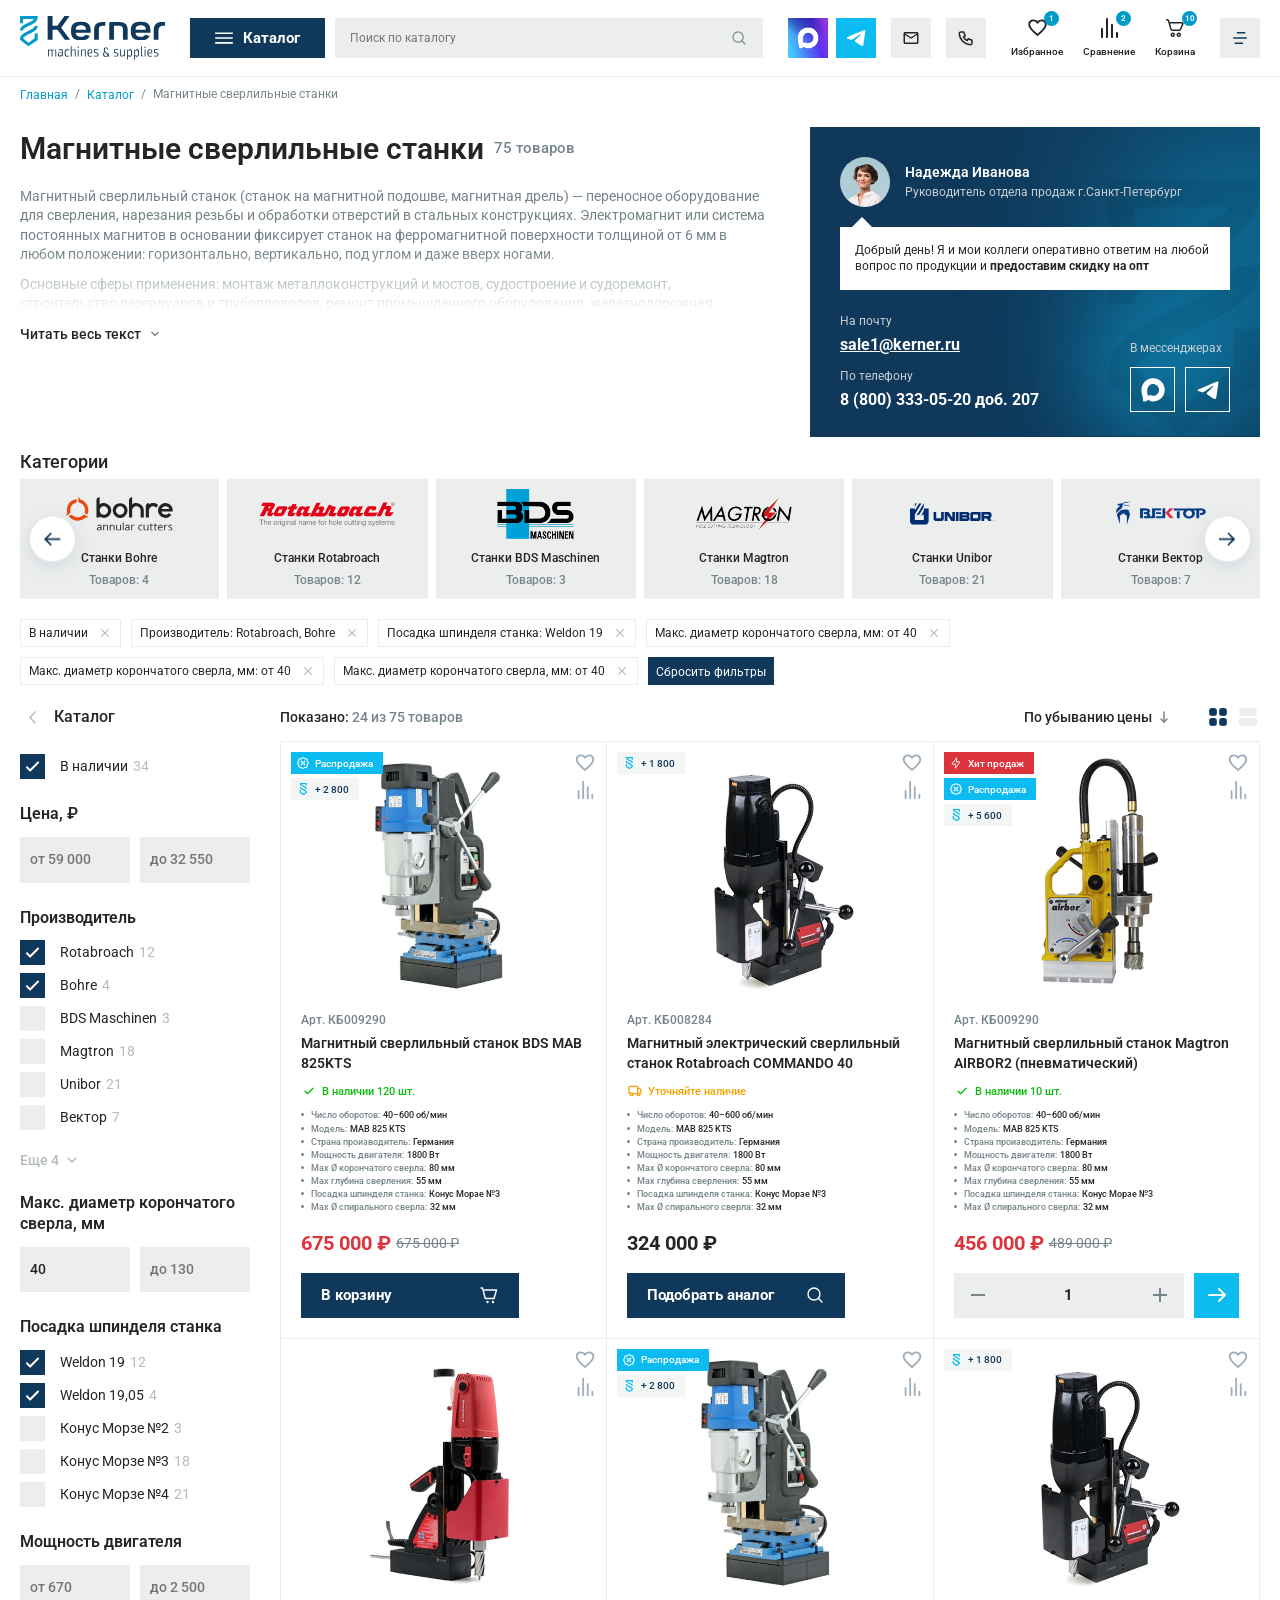
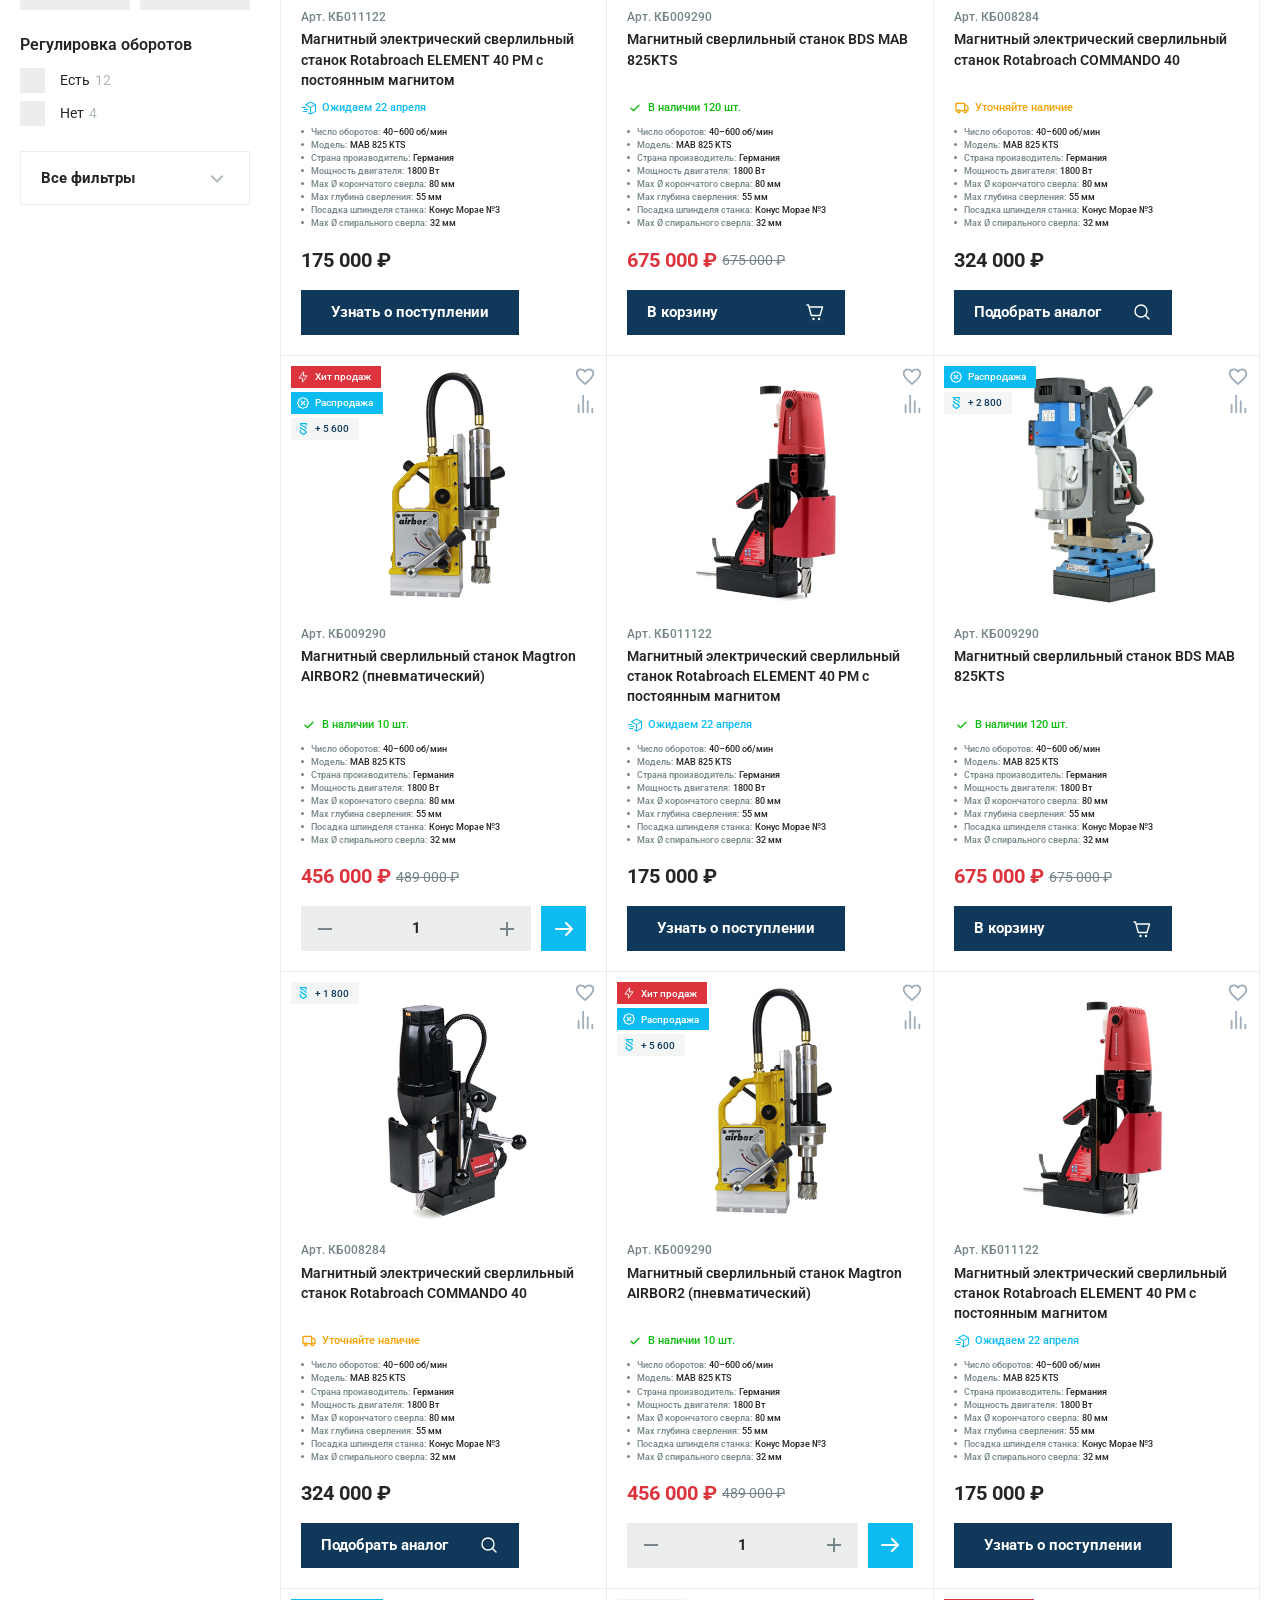
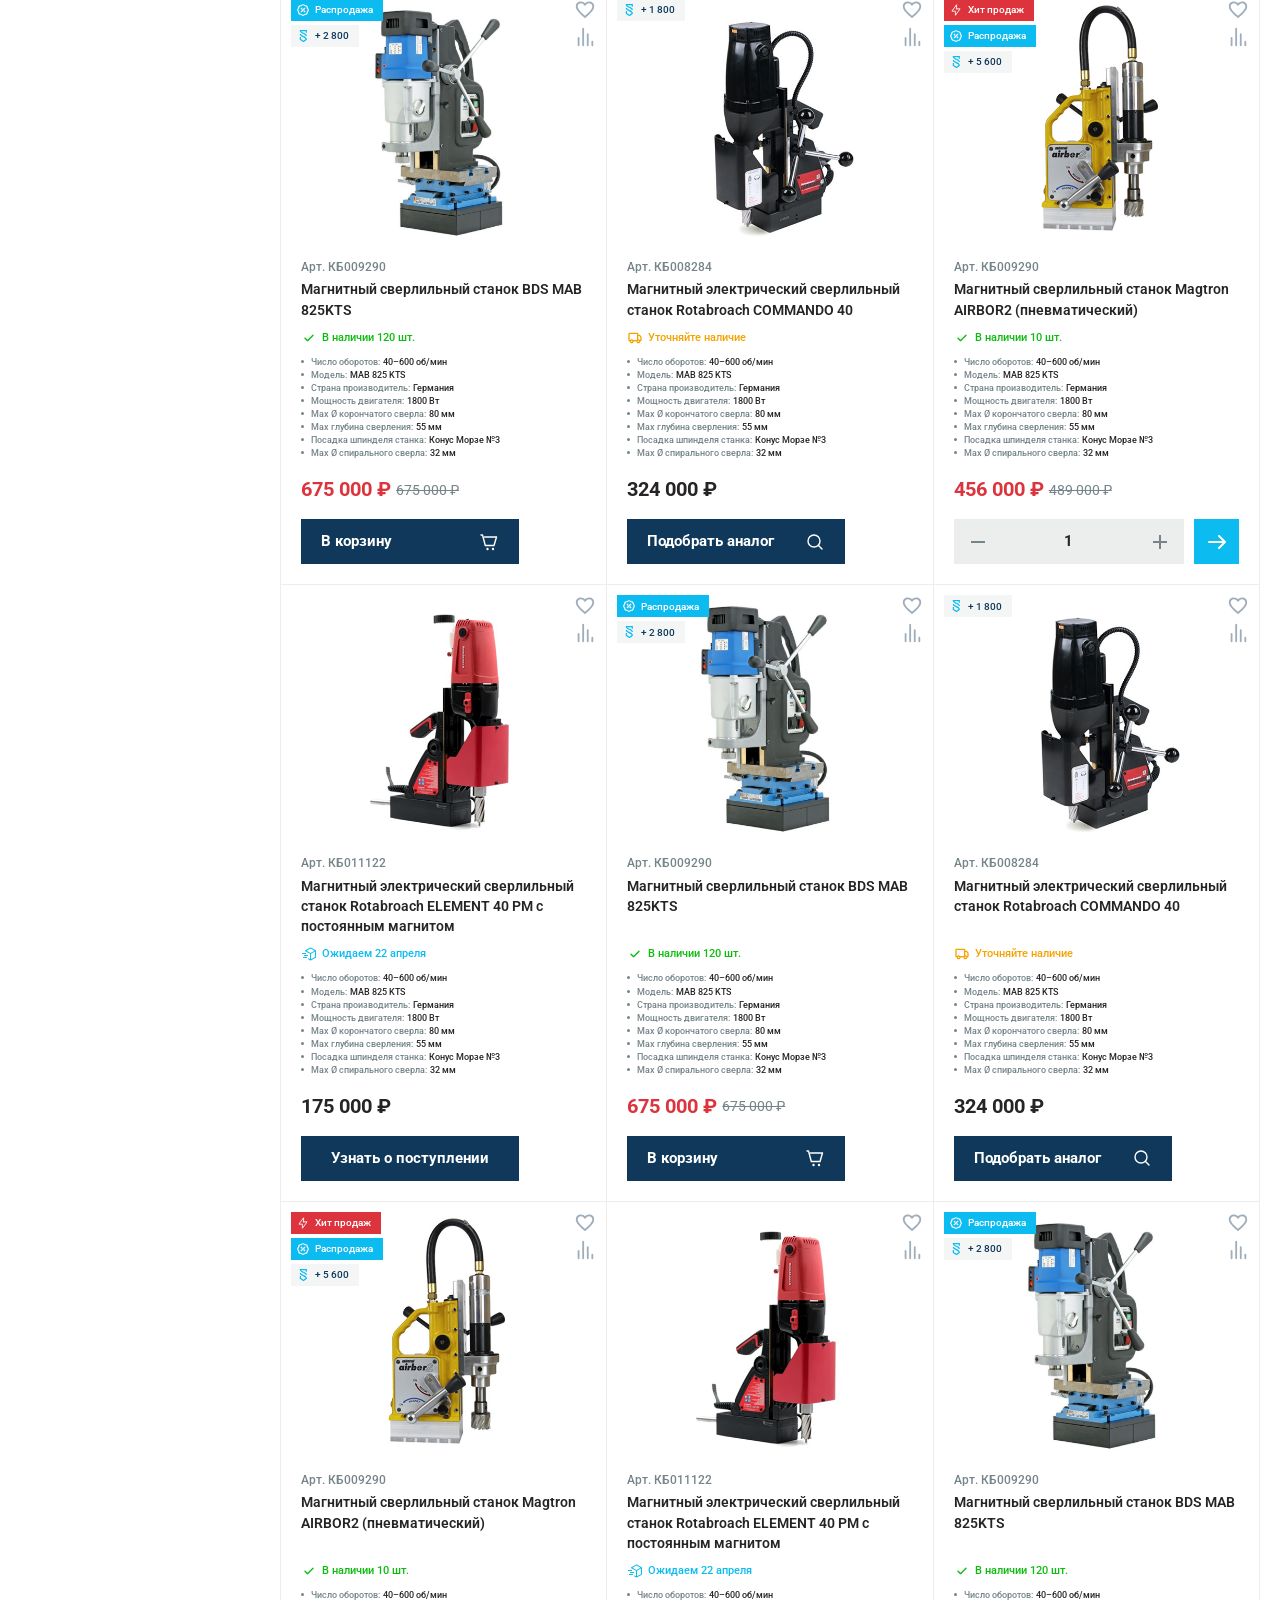
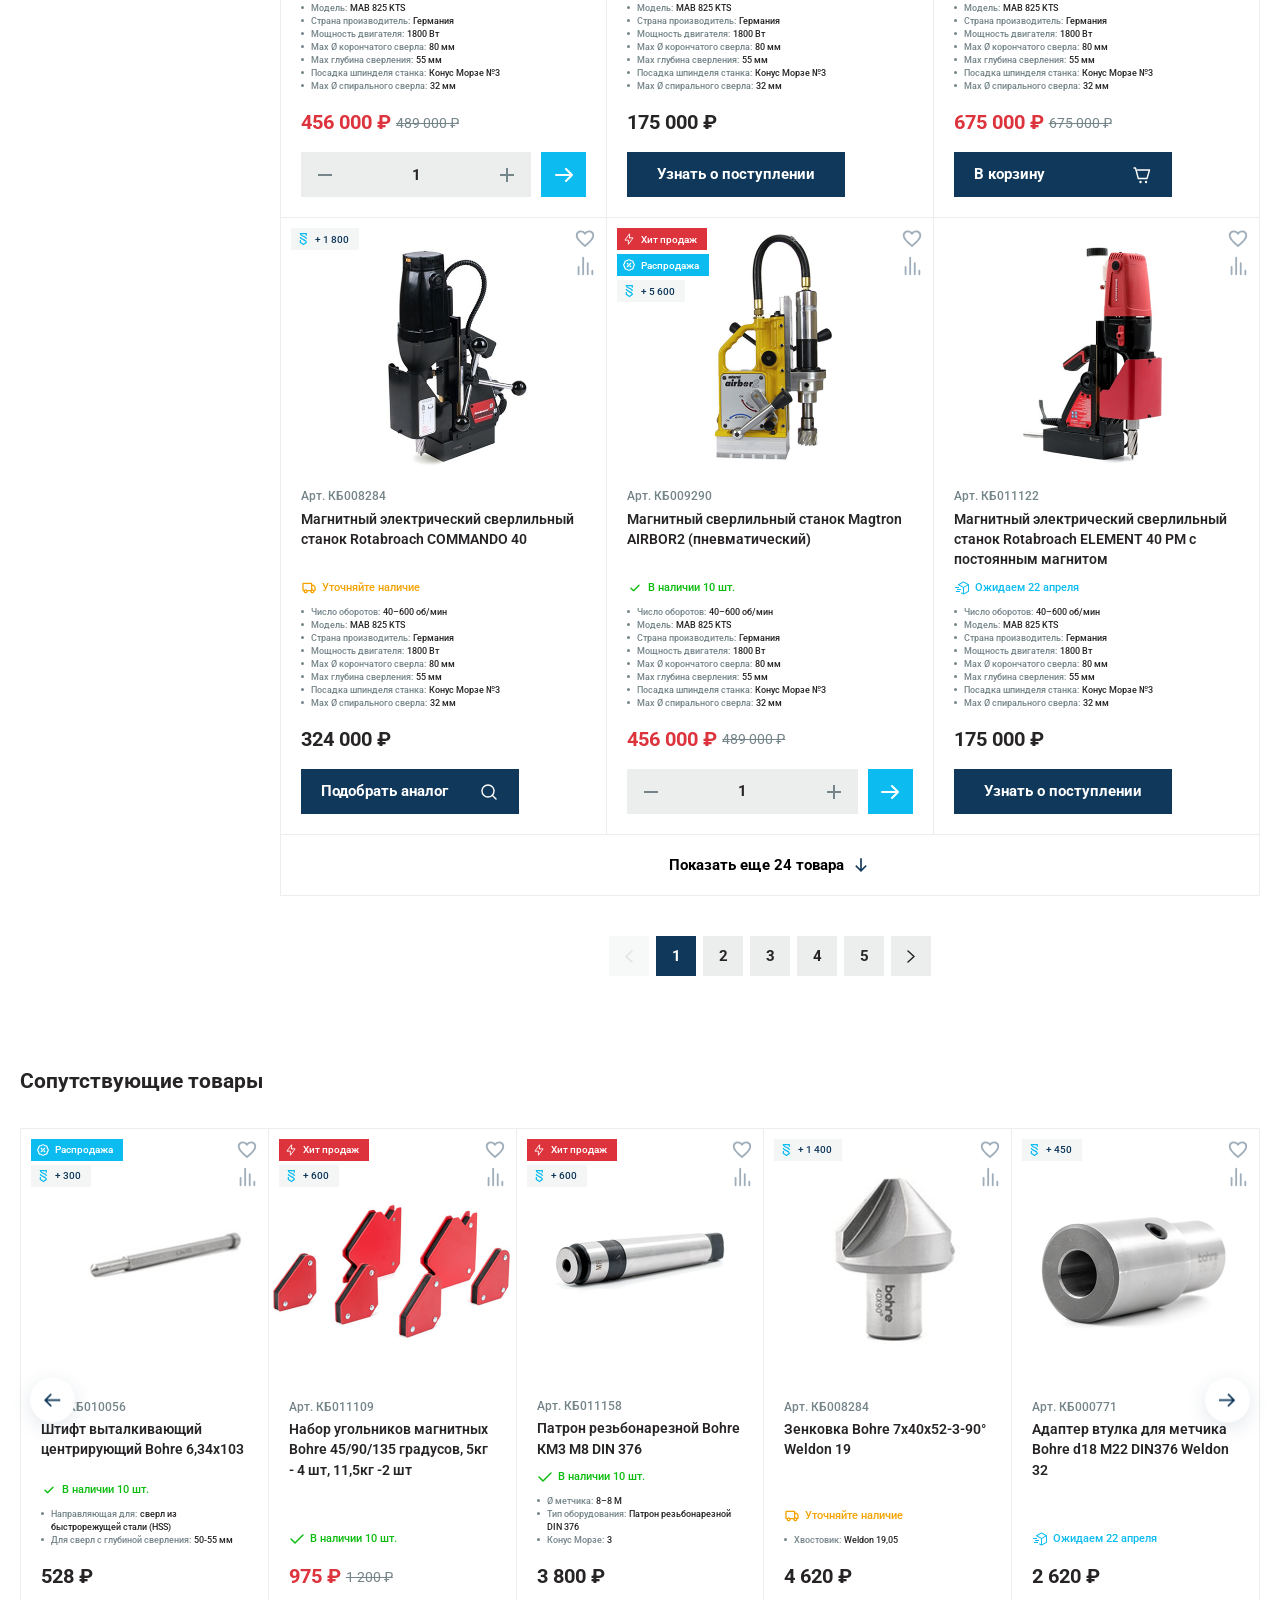
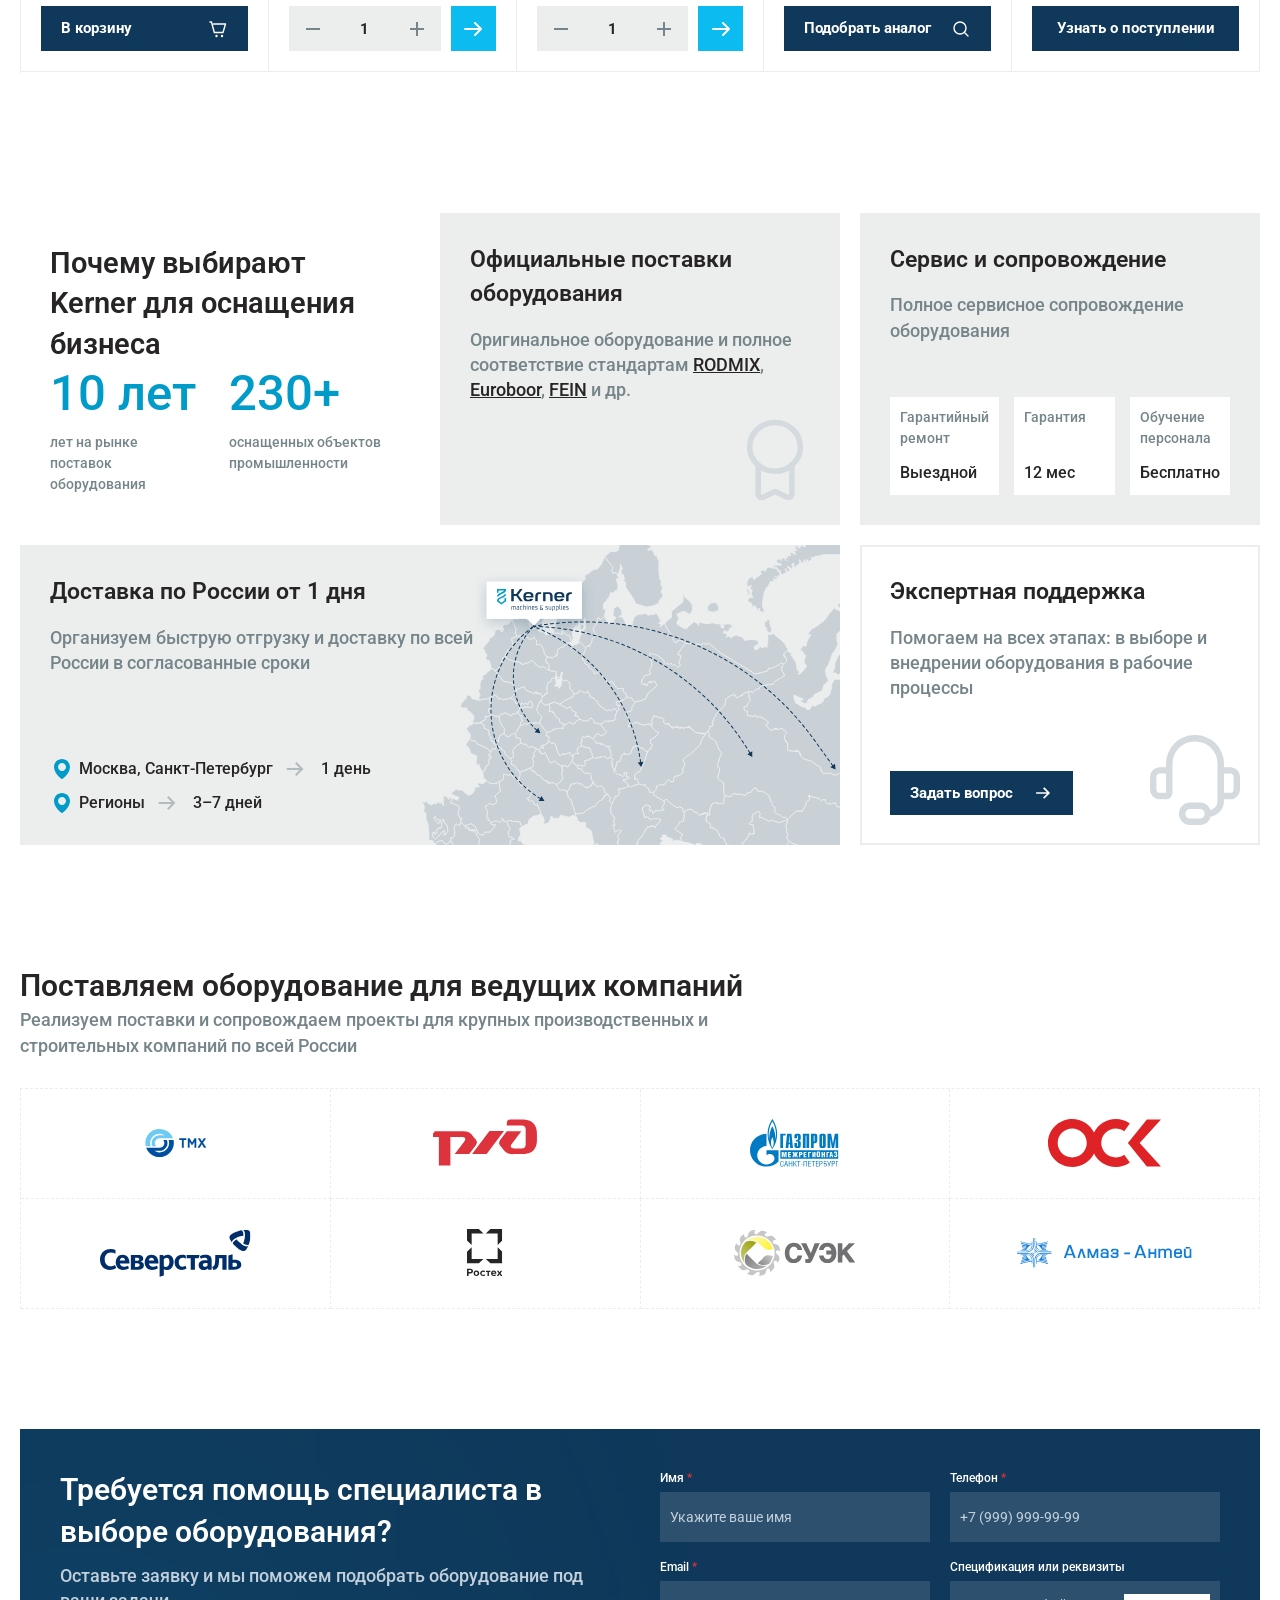
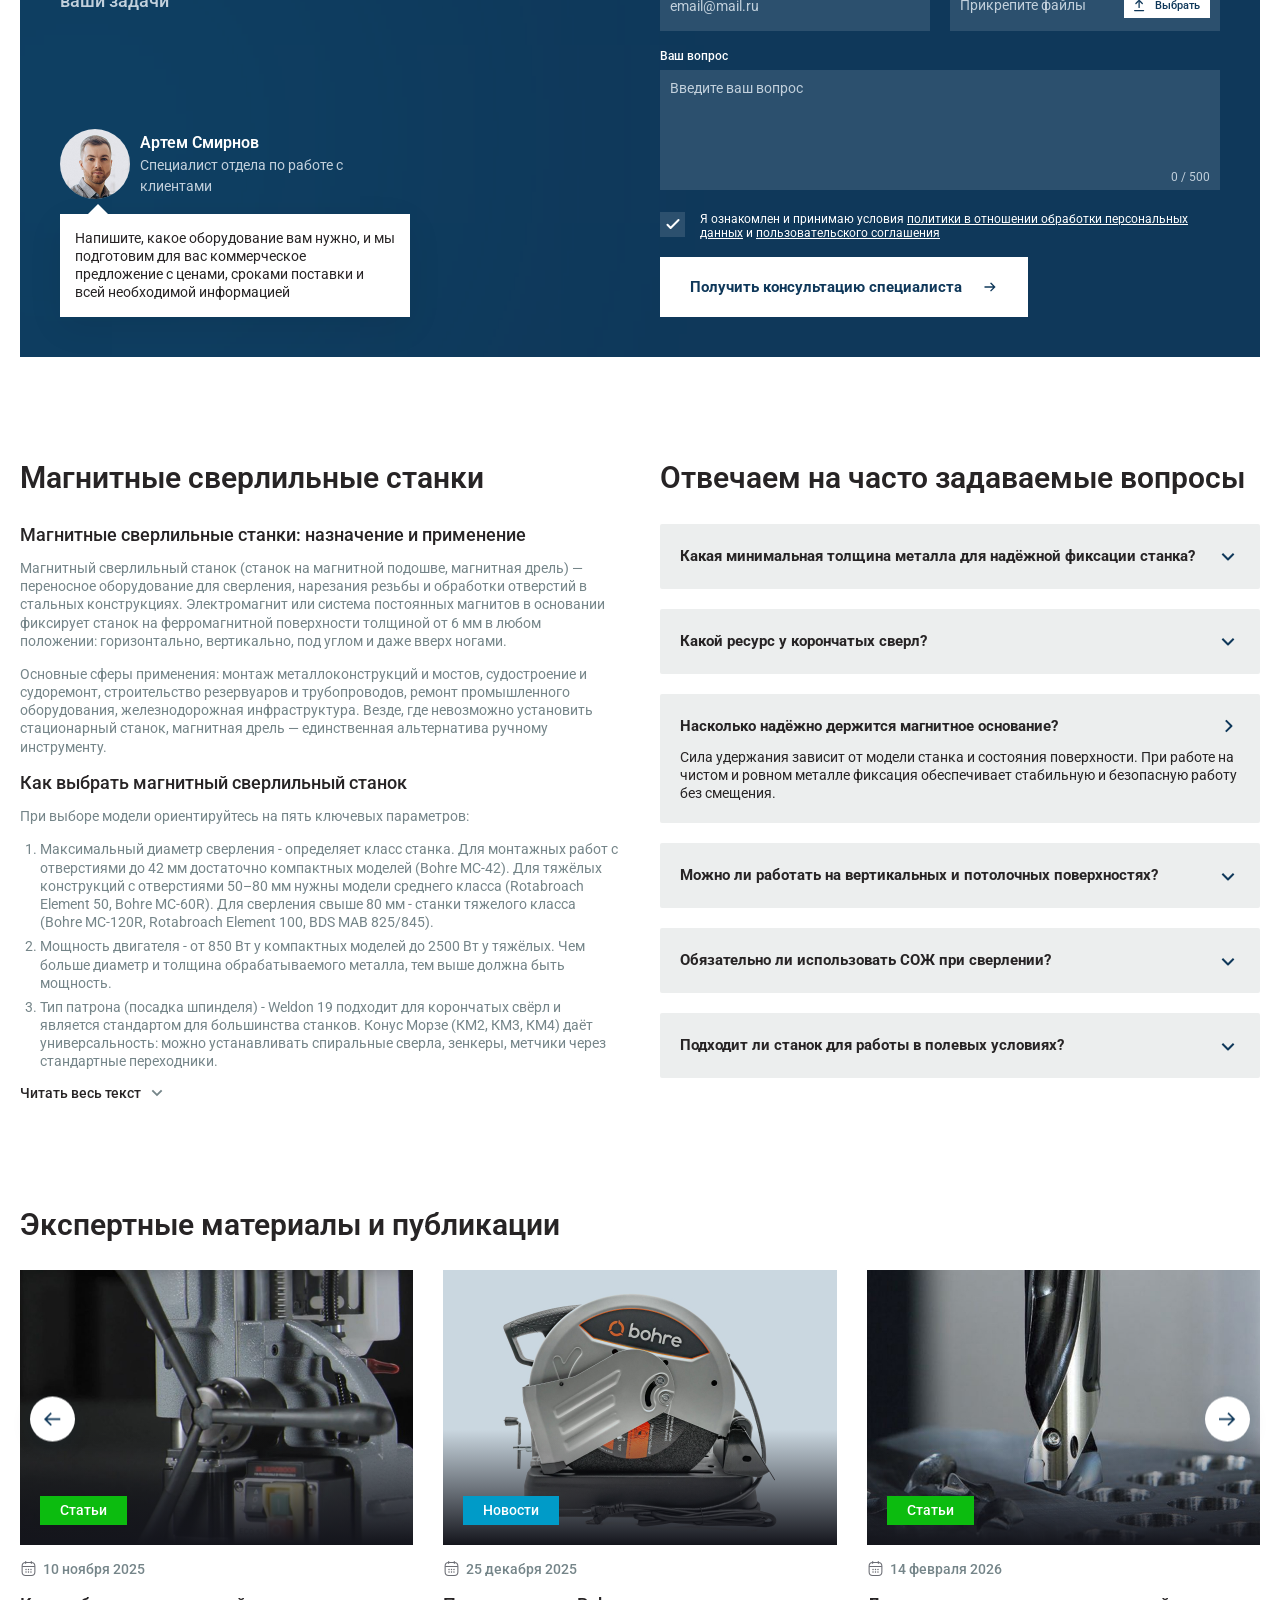
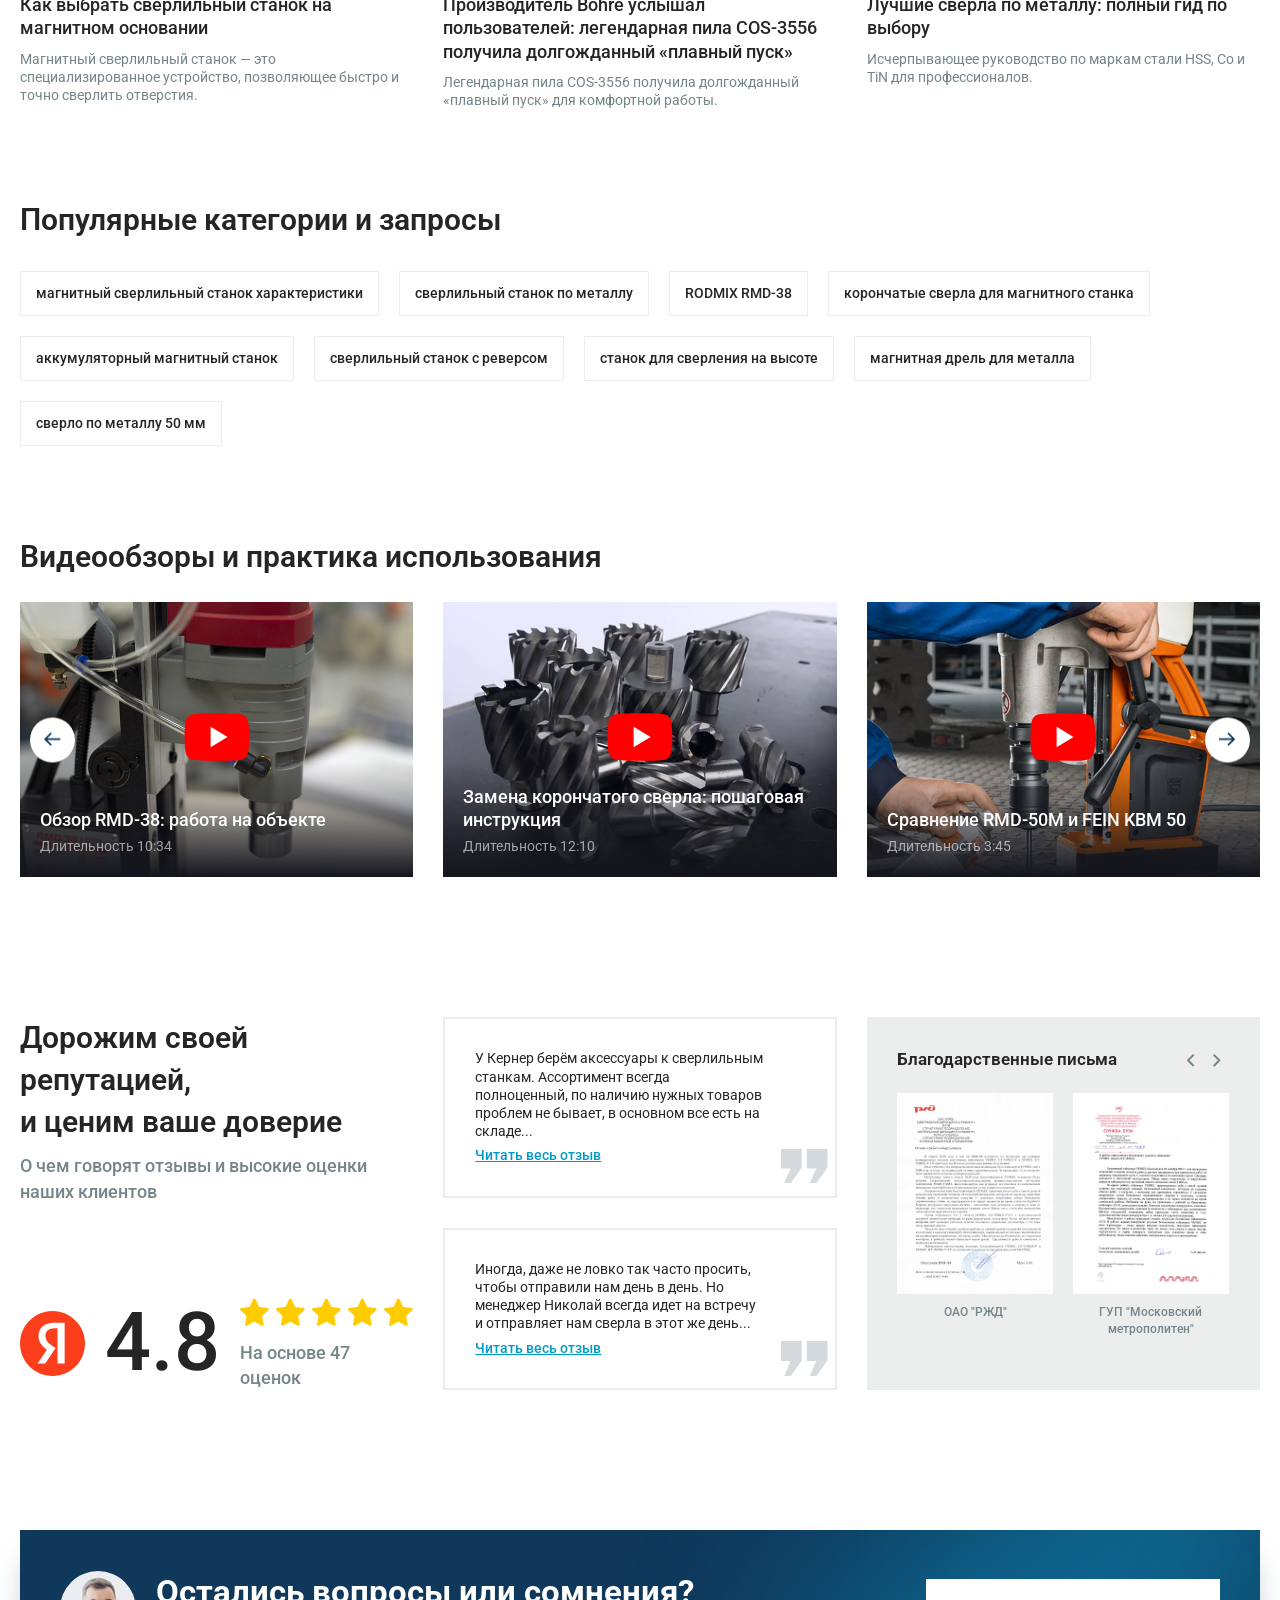
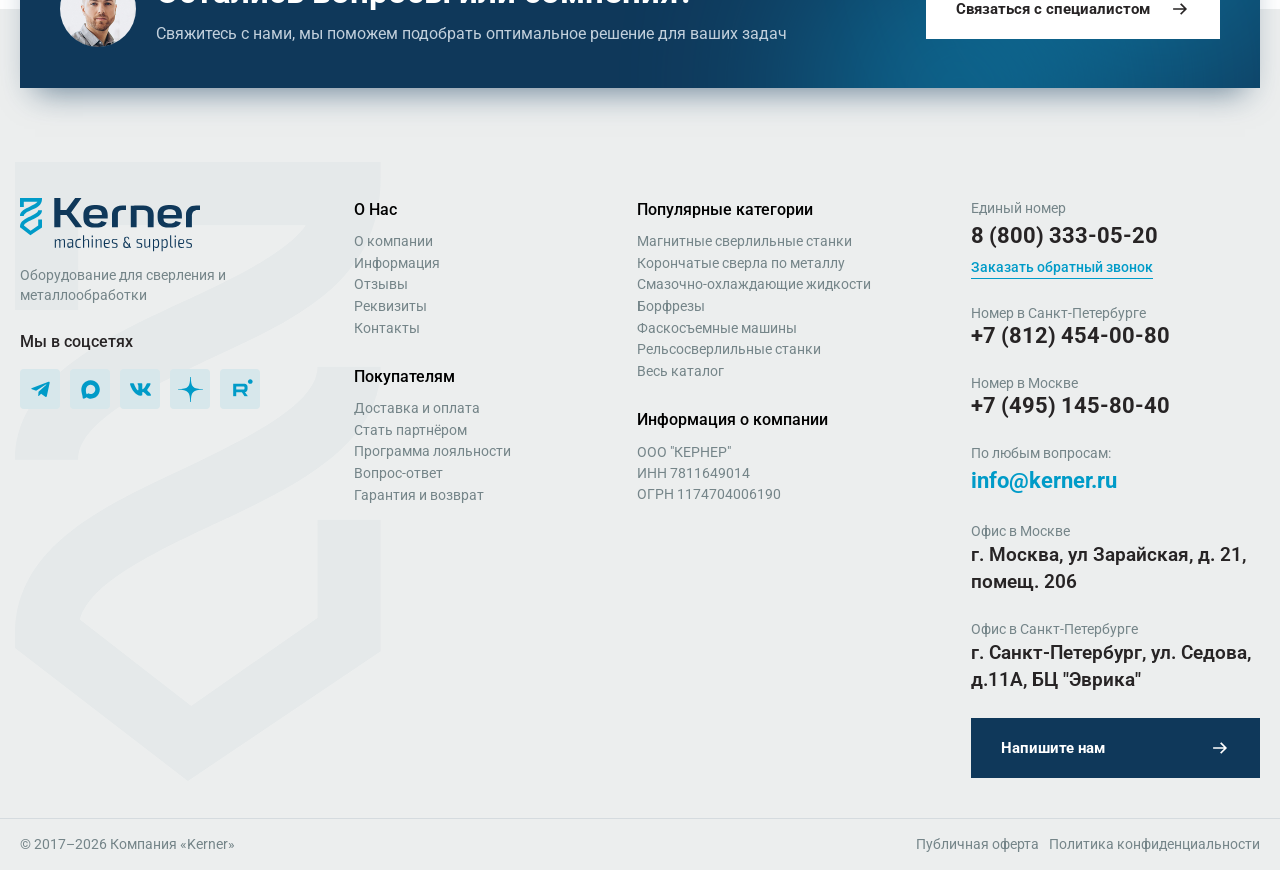
==== commit c0ff4013: "feat path in produc card" ====
--- a/index.html
+++ b/index.html
@@ -1406,7 +1406,7 @@
                                         </span>
                                     </div>
 
-                                    <a href="#" class="product-card__img-wrapper">
+                                    <a href="card-product.html" class="product-card__img-wrapper">
                                         <img class="product-card__img" src="img/product-cards/01.png"
                                             alt="BDS MAB 825KTS">
                                     </a>
--- a/styles/style.css
+++ b/styles/style.css
@@ -422,10 +422,14 @@
     display: flex;
     align-items: center;
     list-style: none;
-    padding: 0;
-    margin: 0;
     gap: 7px;
-    flex-wrap: wrap;
+    overflow-x: auto;
+}
+
+.breadcrumbs__list::-webkit-scrollbar {
+    display: none;
+    width: 0;
+    height: 0;
 }
 
 .breadcrumbs__link {
@@ -433,6 +437,7 @@
     color: var(--color-accent);
     text-decoration: none;
     transition: color var(--transition-base);
+    white-space: nowrap;
 }
 
 .breadcrumbs__link:hover {
@@ -449,6 +454,11 @@
     font-size: var(--font-size-xs);
     color: var(--color-gray);
     pointer-events: none;
+    max-width: 500px;
+    white-space: nowrap;
+    text-overflow: ellipsis;
+    overflow: hidden;
+    display: block;
 }
 
 /* Оптимизация для мобилок: скролл, если крошки слишком длинные */
@@ -1497,7 +1507,7 @@
     align-items: center;
     gap: 5px;
     padding: 4px 10px 4px 5px;
-    font-size: 9px;
+    font-size: 10px;
     font-weight: 500;
     line-height: 13.05px;
     white-space: nowrap;
@@ -3996,8 +4006,12 @@
     .logo {
         margin-right: auto;
     }
+    .main-header {
+        padding-bottom: 0;
+    }
     .mobile-search-container {
         display: block;
+        padding: 10px 0px;
     }
     .main-header {
         border-bottom: none;
@@ -4147,10 +4161,6 @@
     }
     .logo {
         max-width: 116px;
-    }
-    .mobile-search-container {
-        padding: 10px 0px;
-        margin-bottom: 10px;
     }
     .mobile-menu {
         top: 60px;
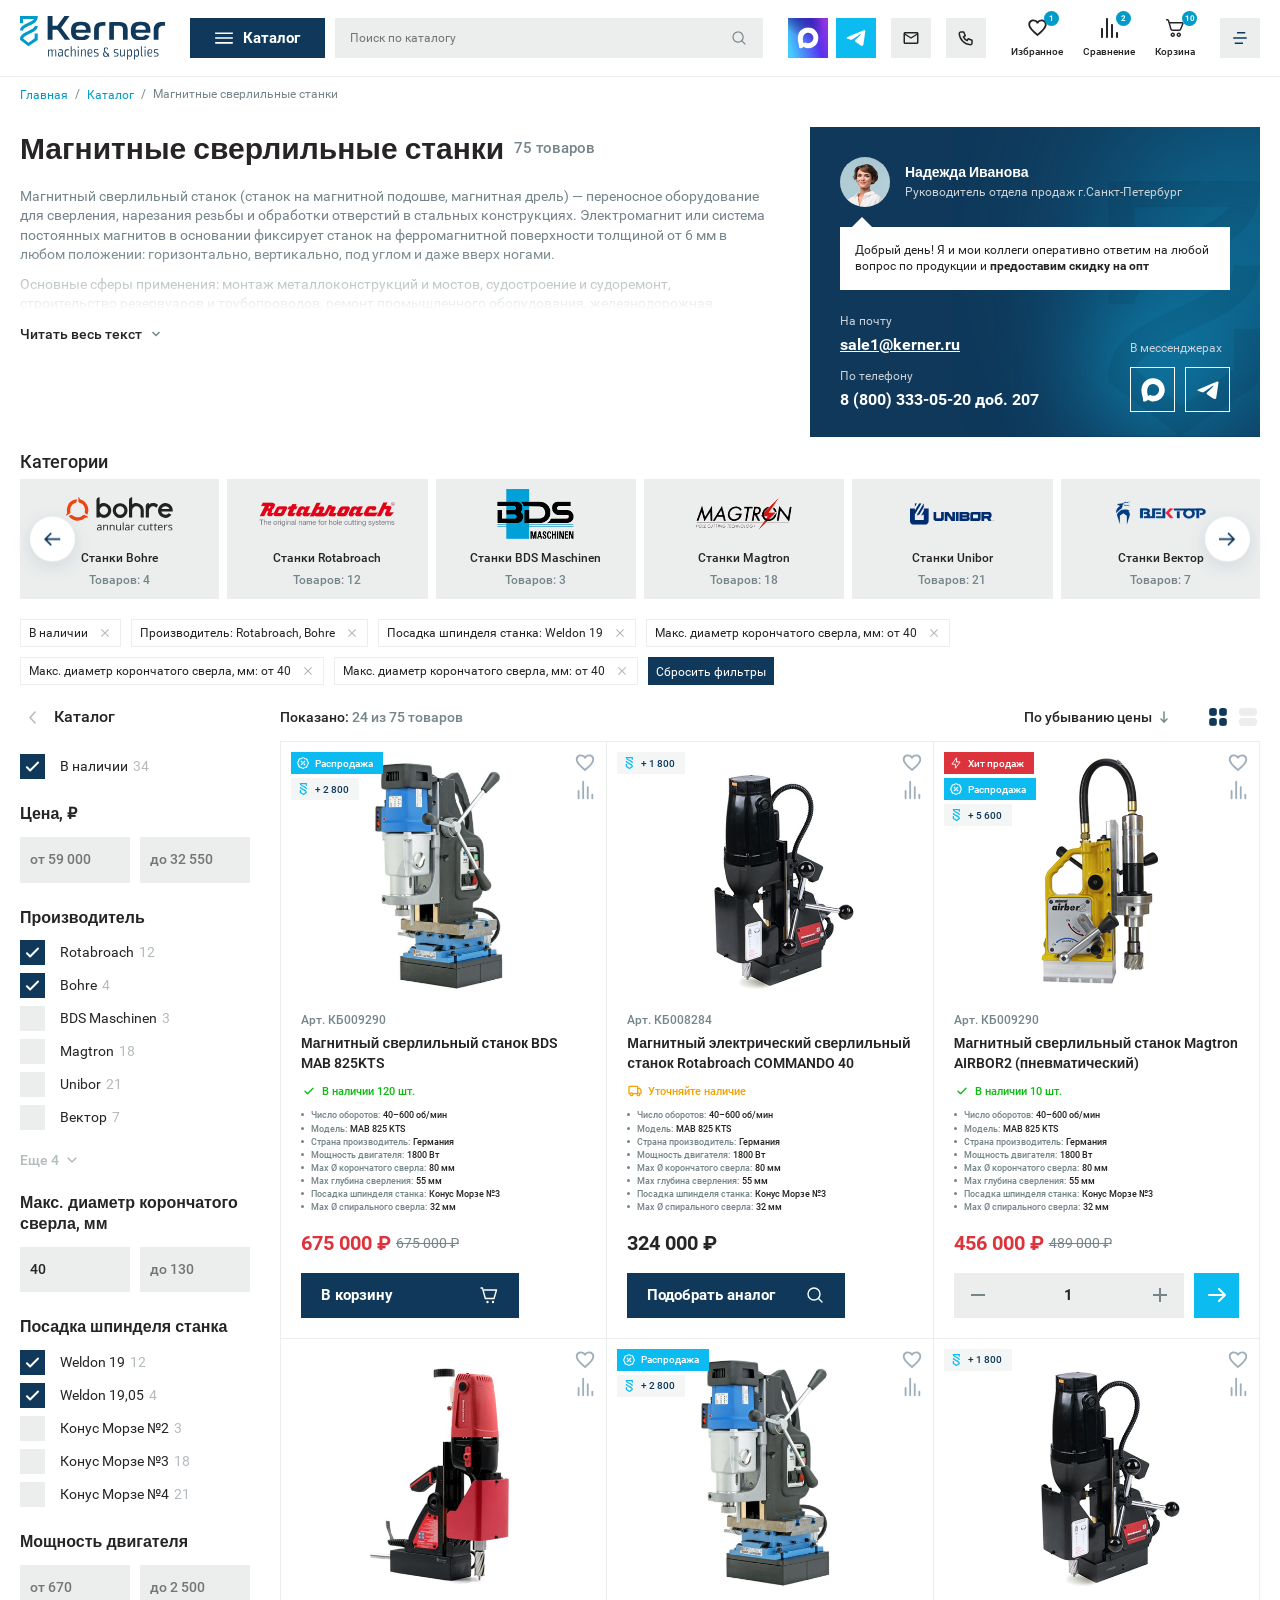
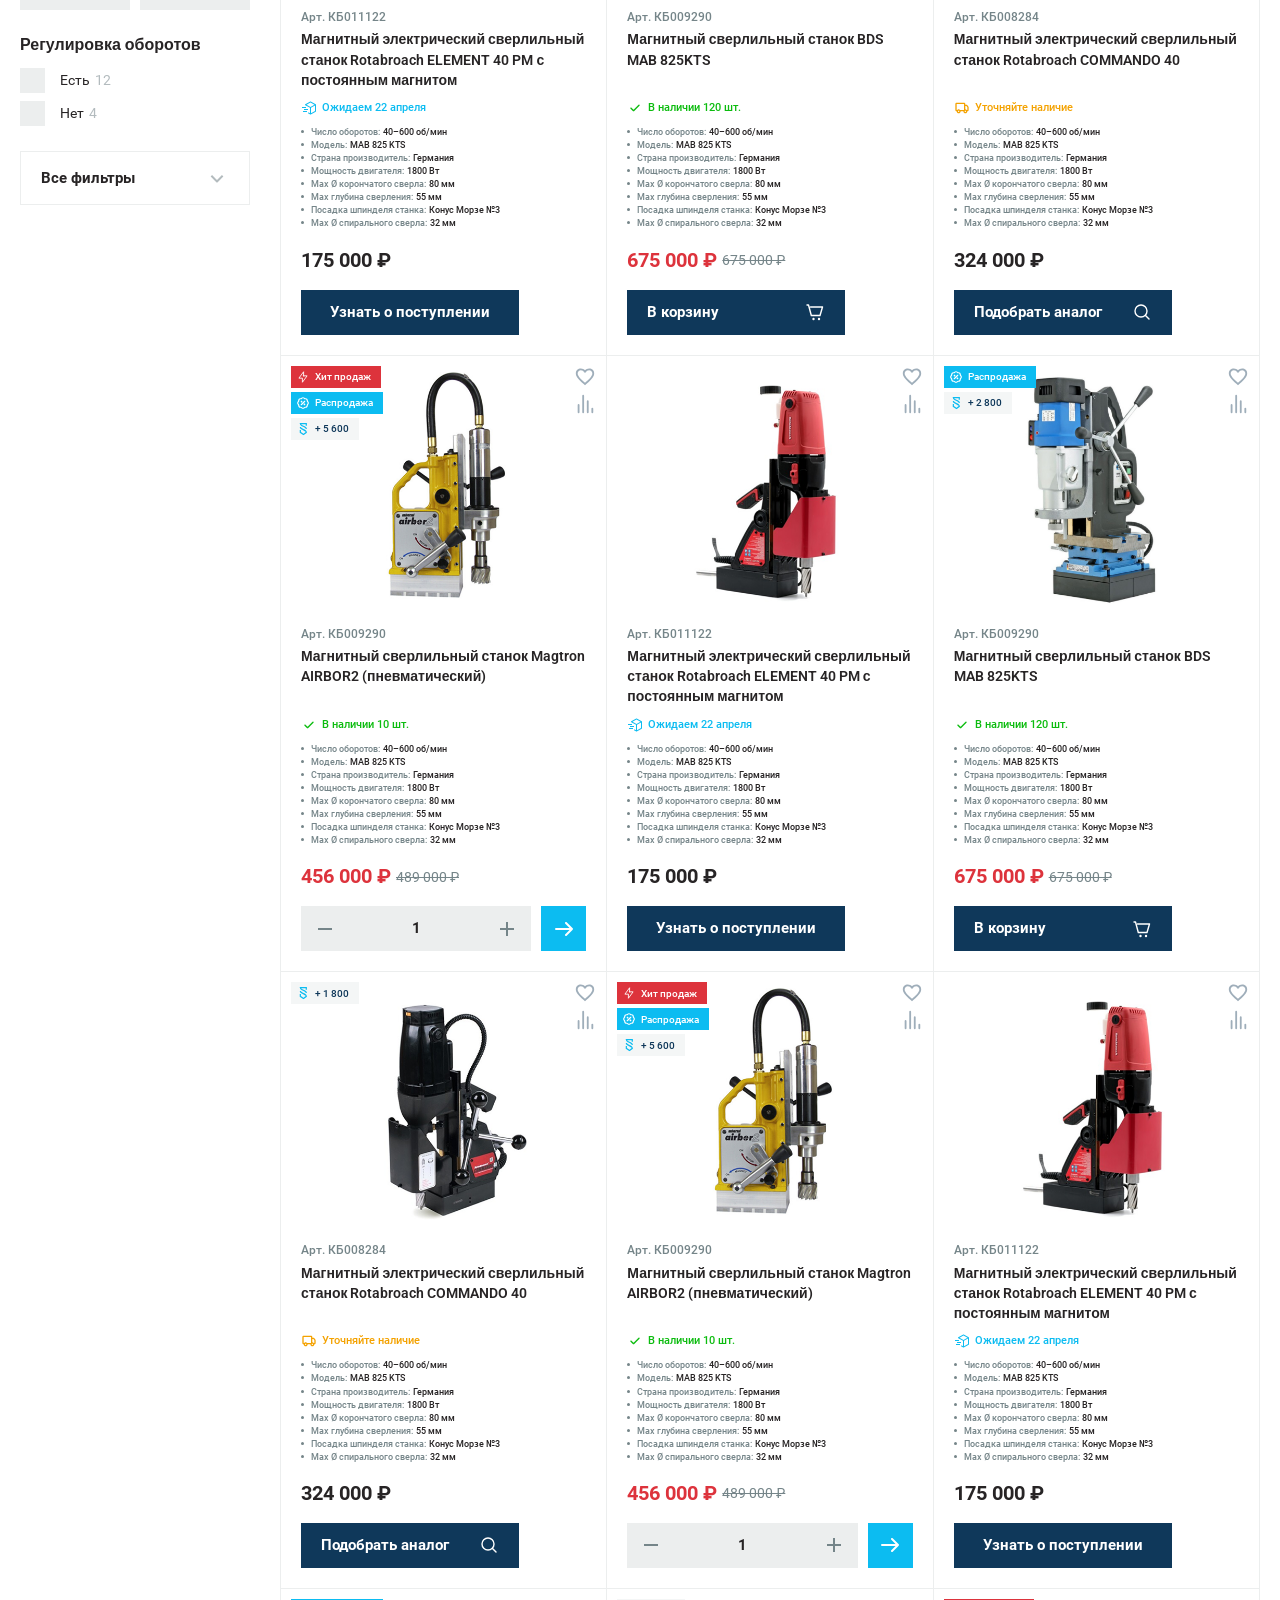
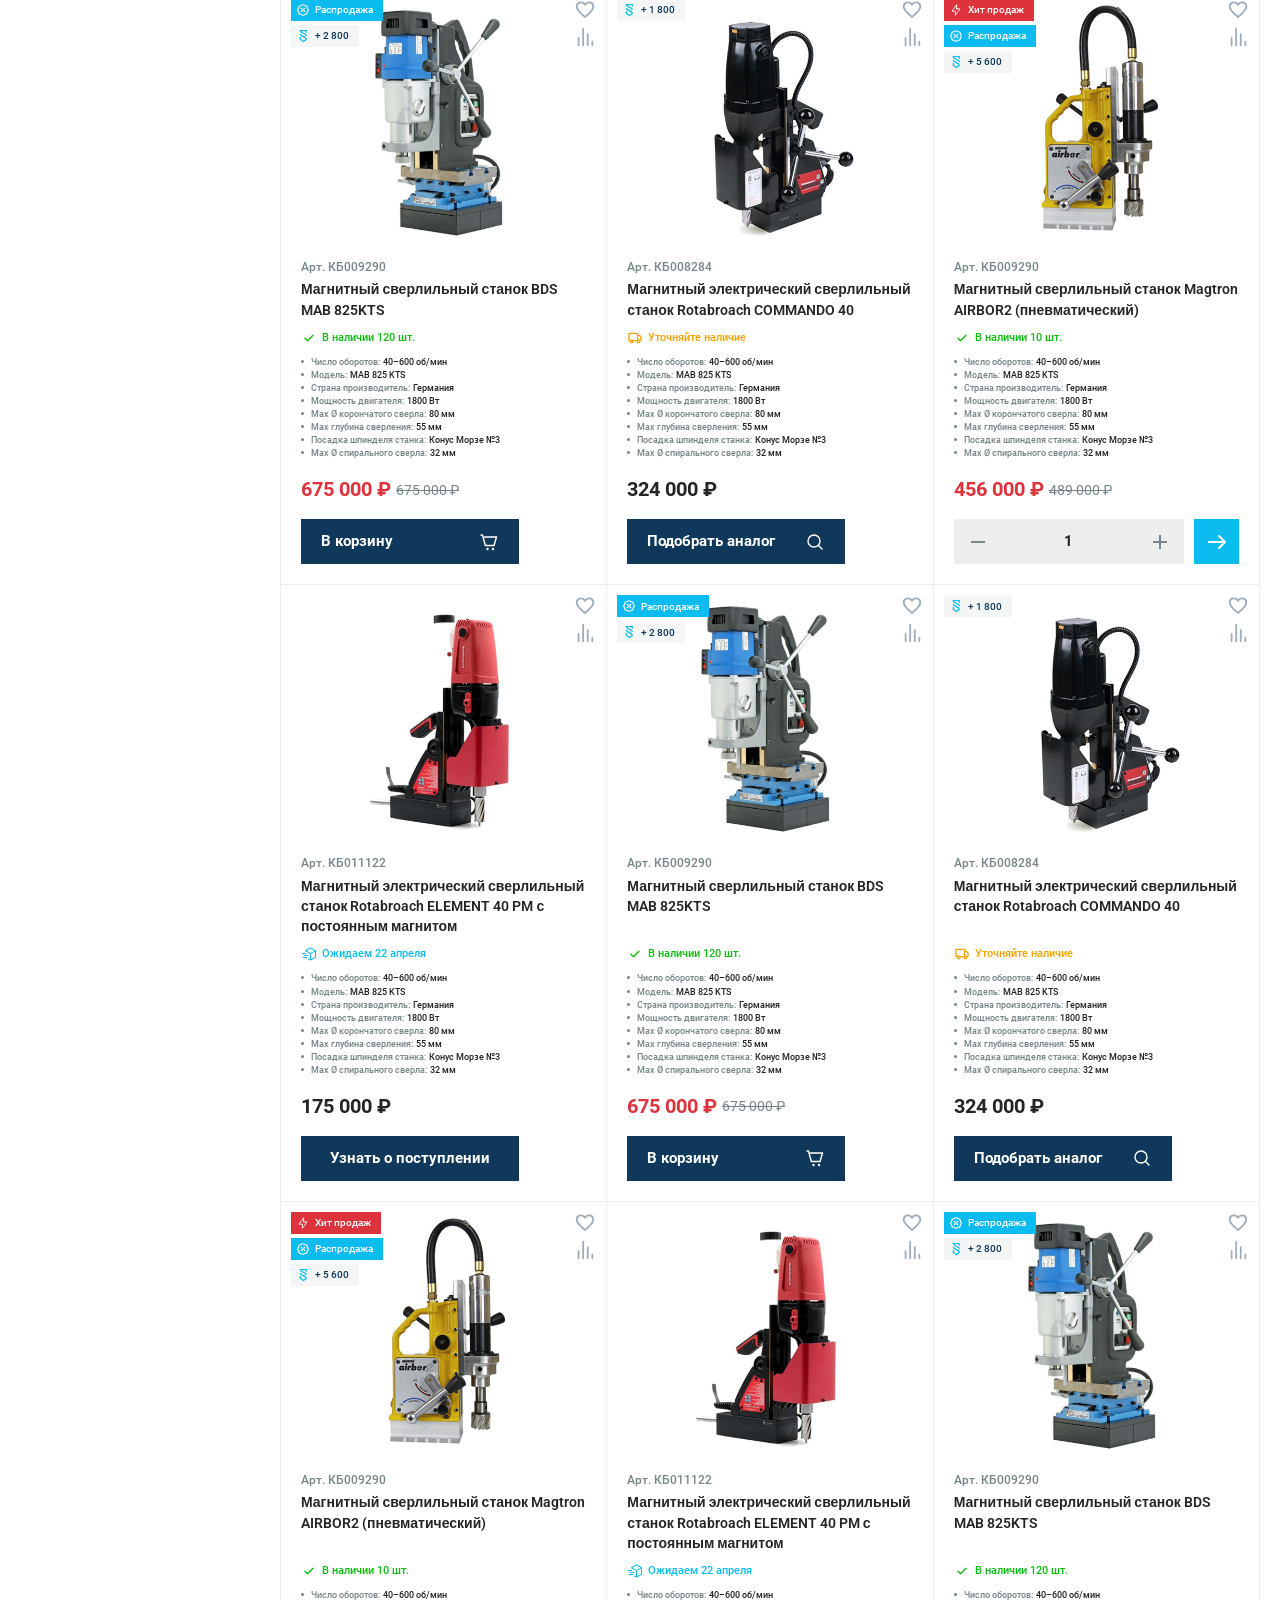
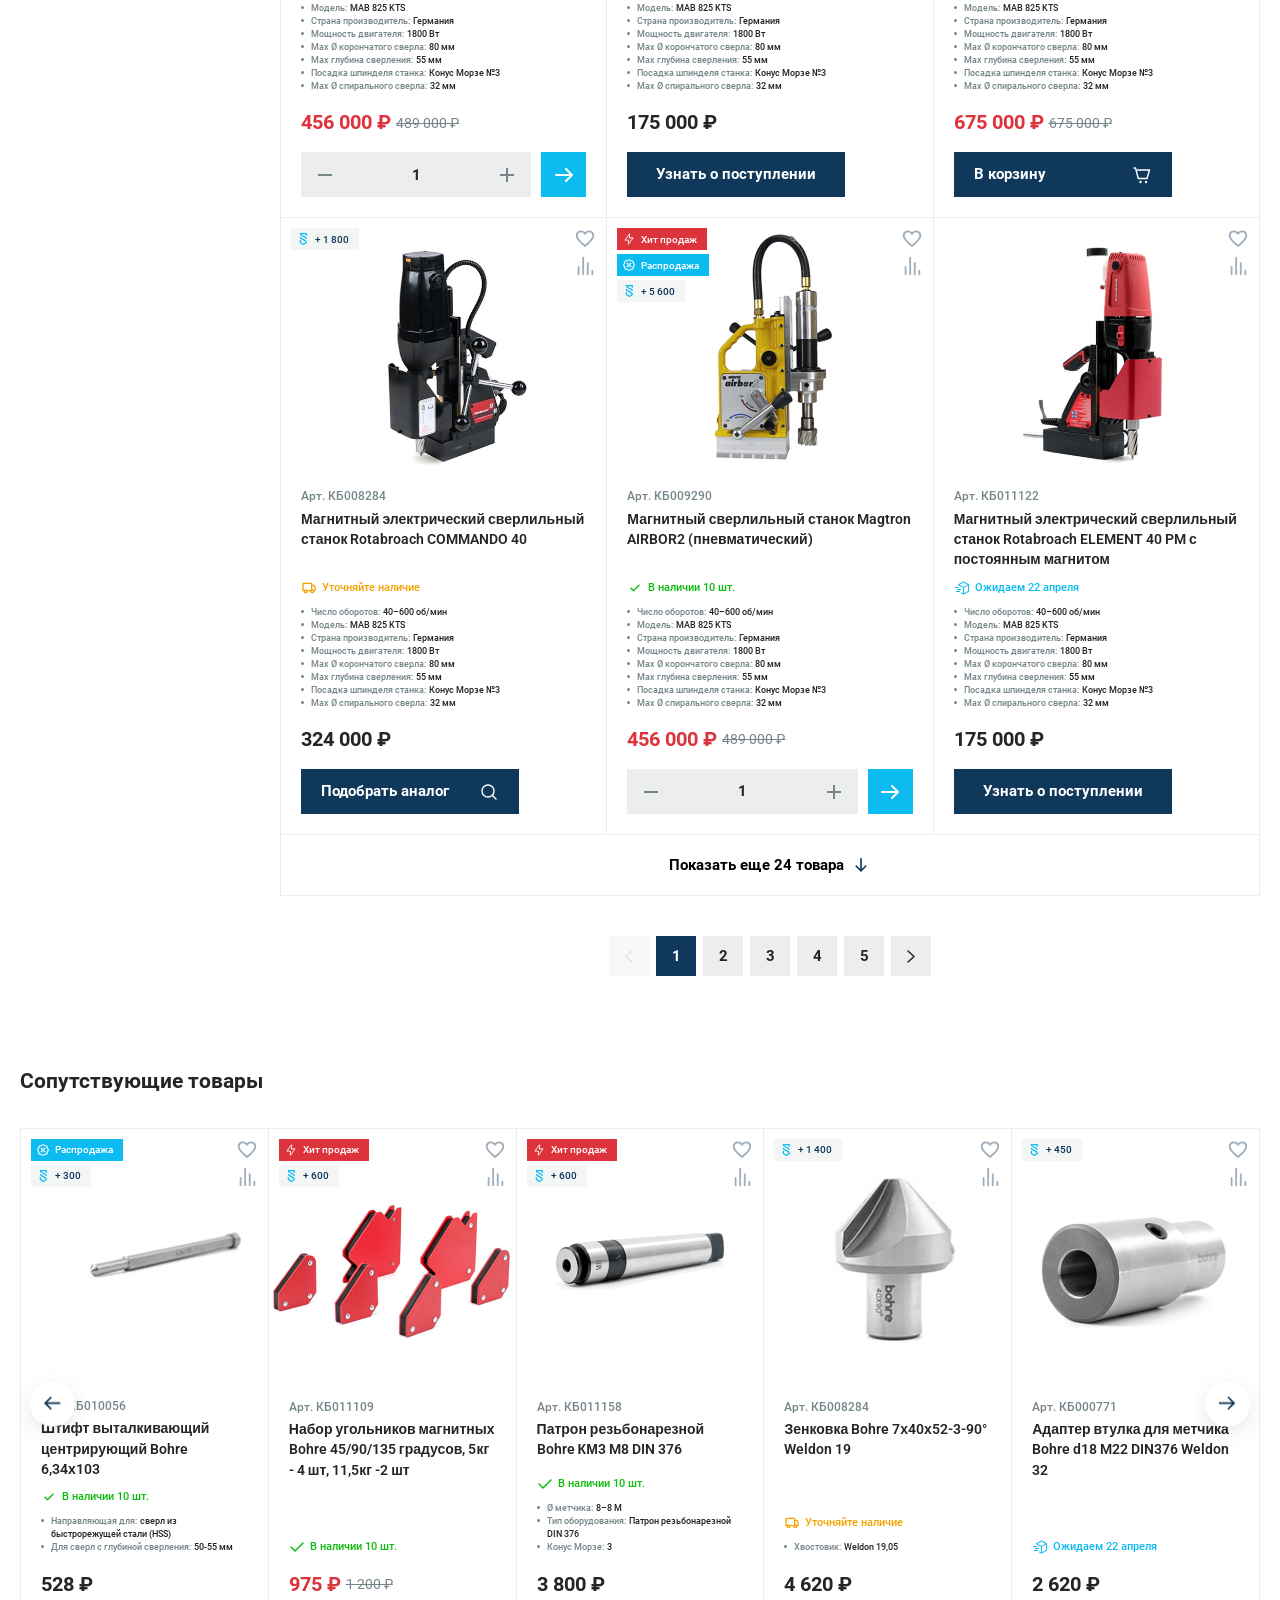
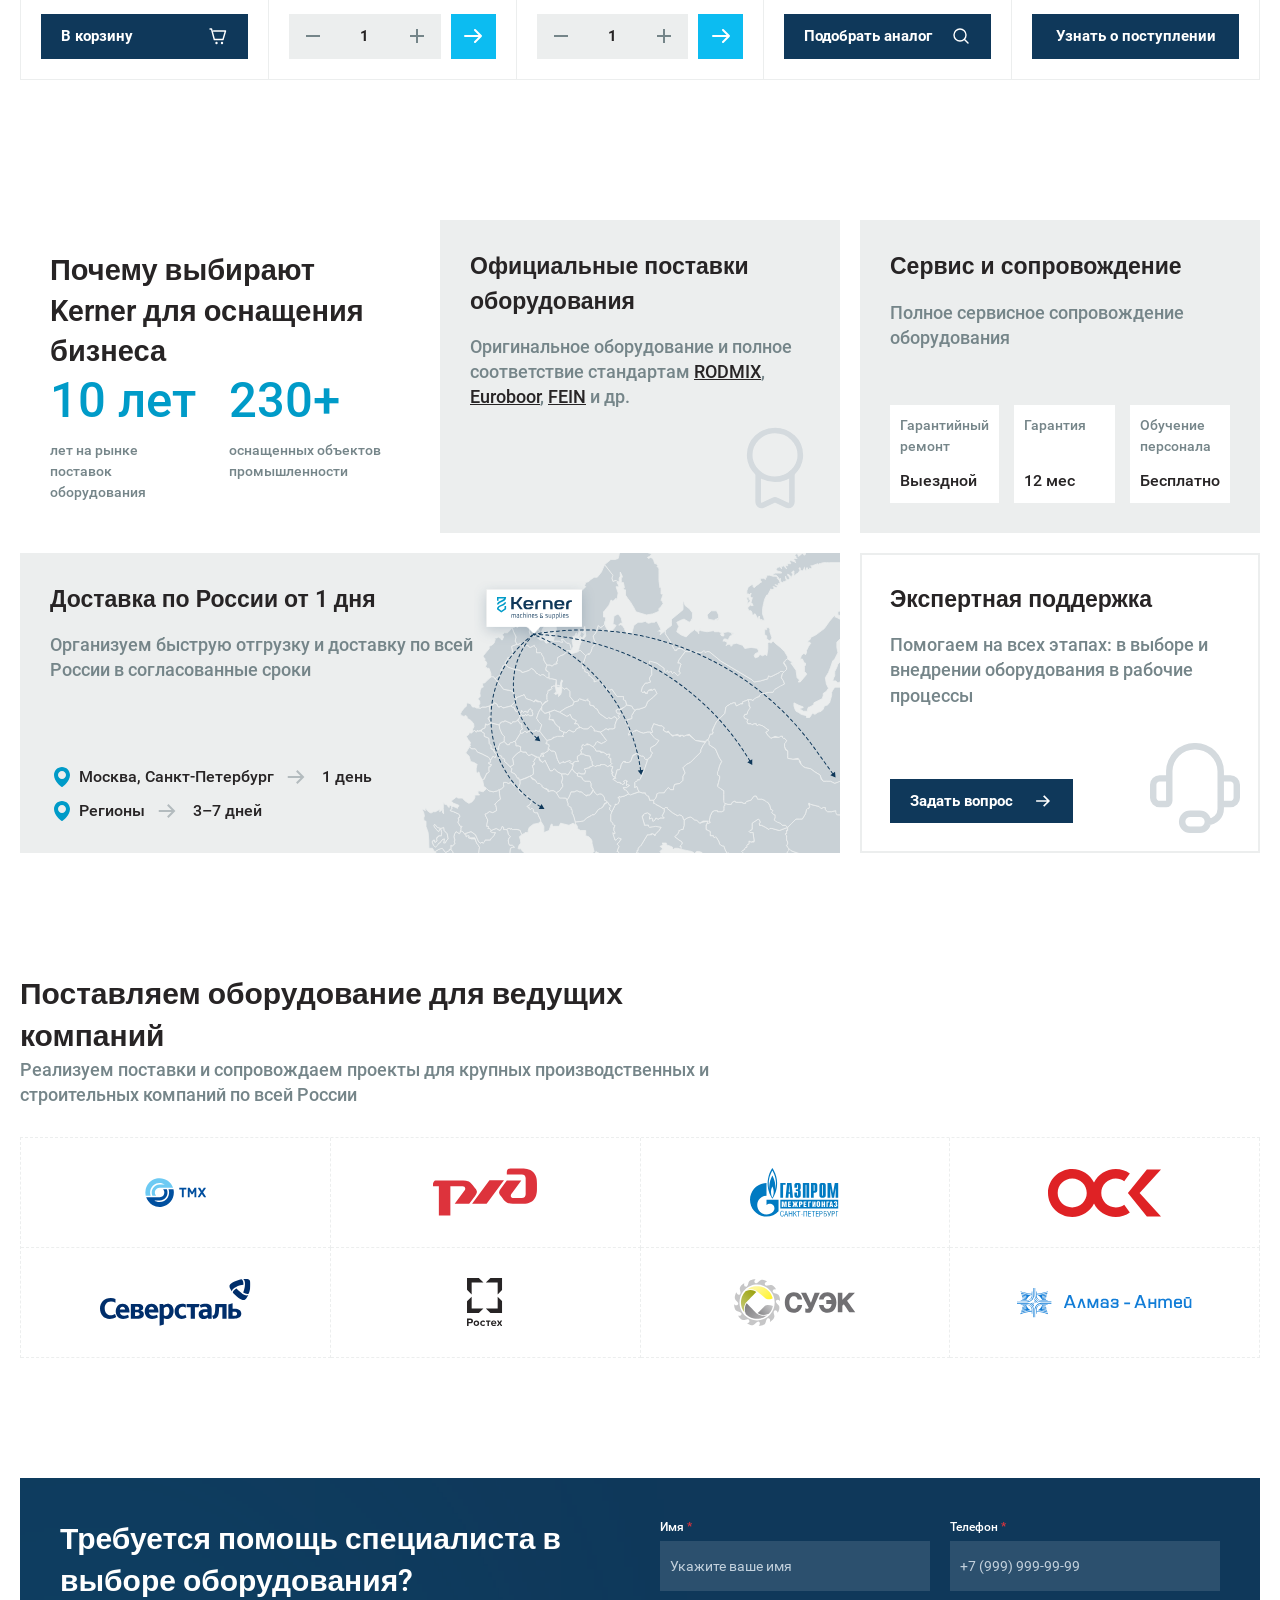
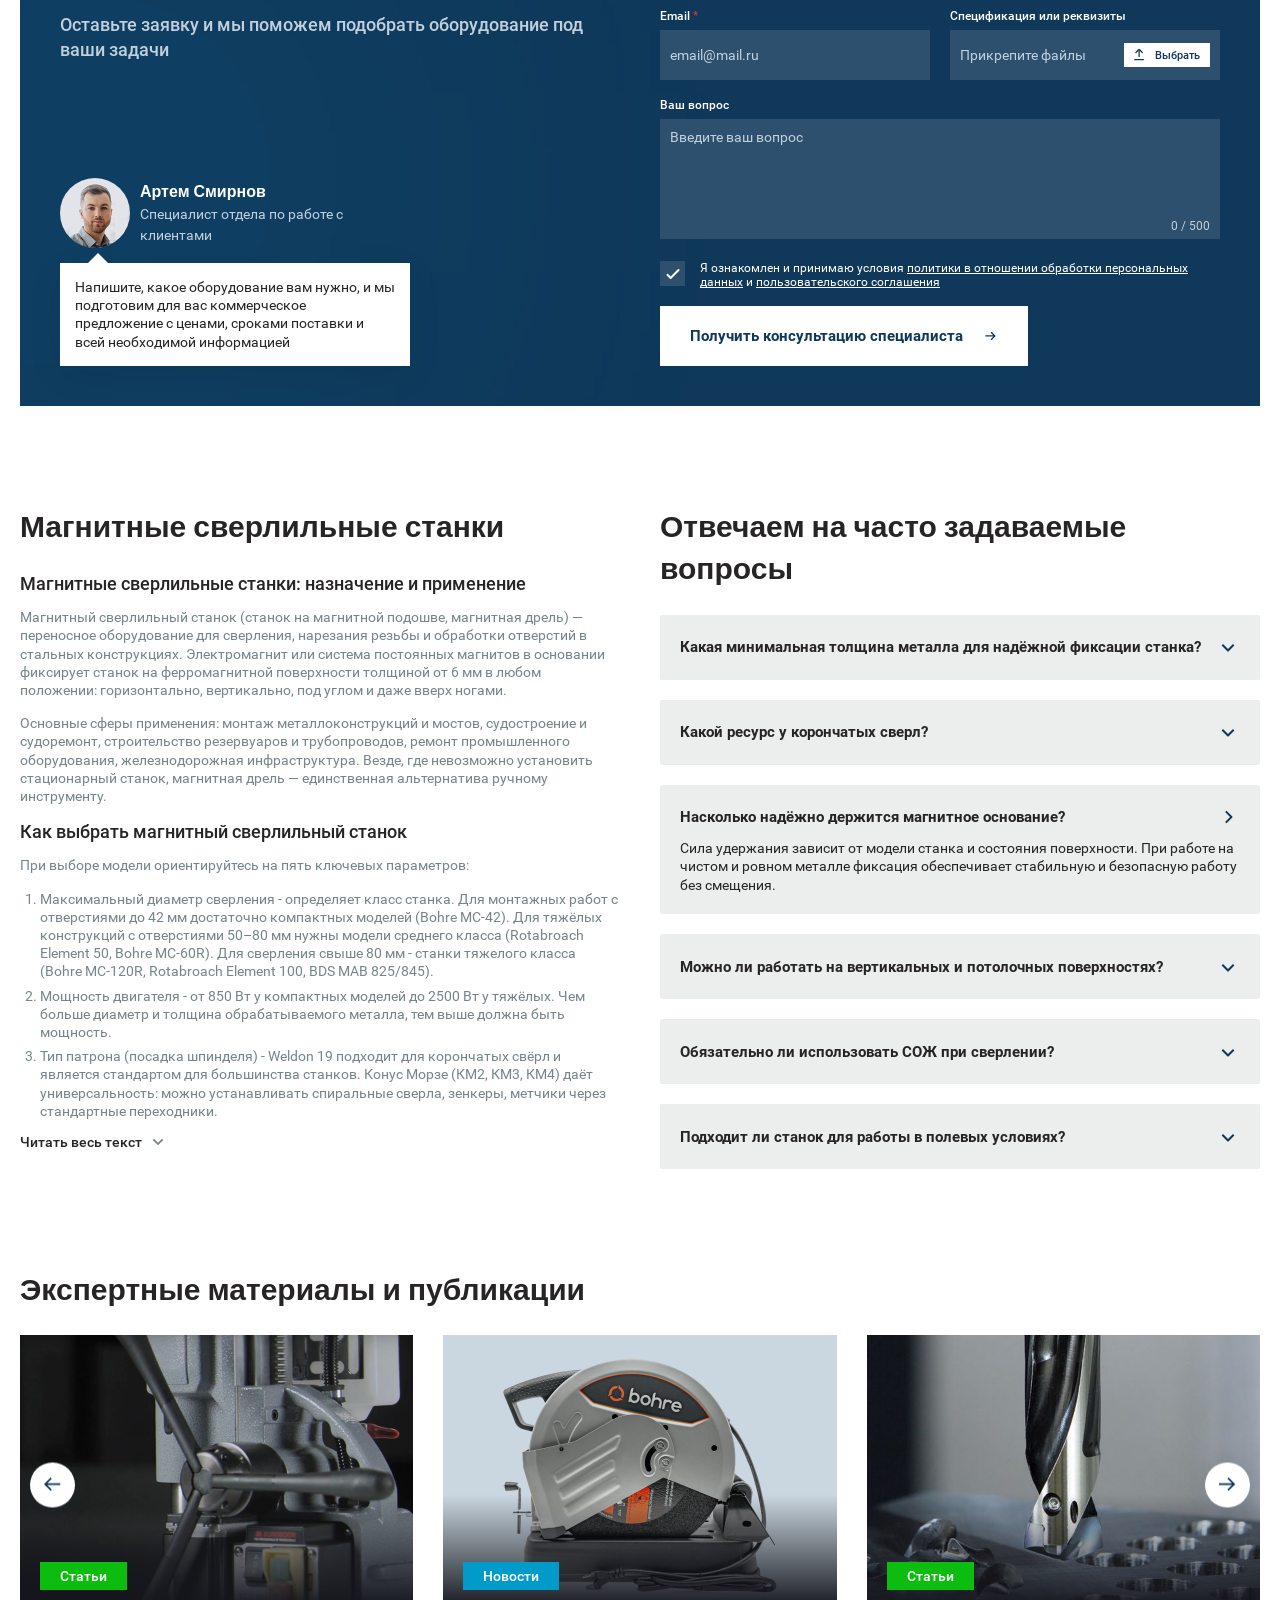
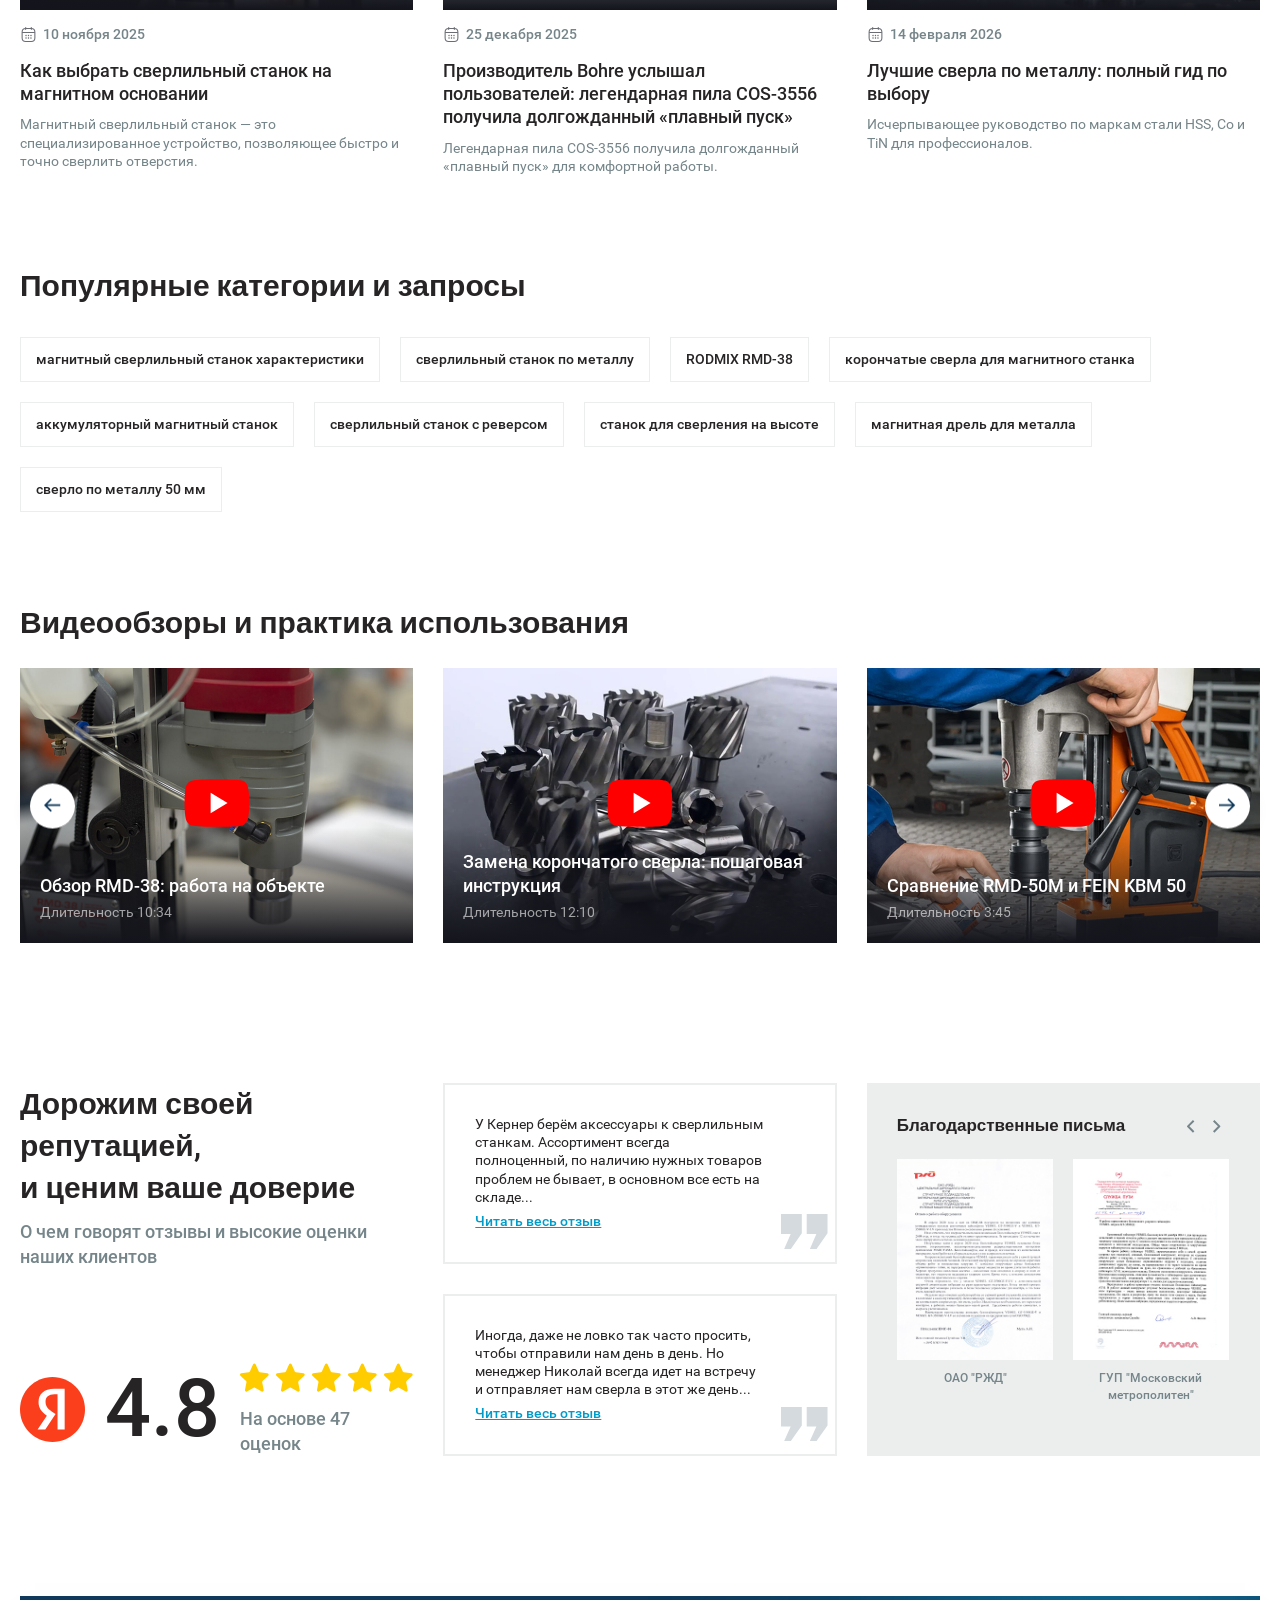
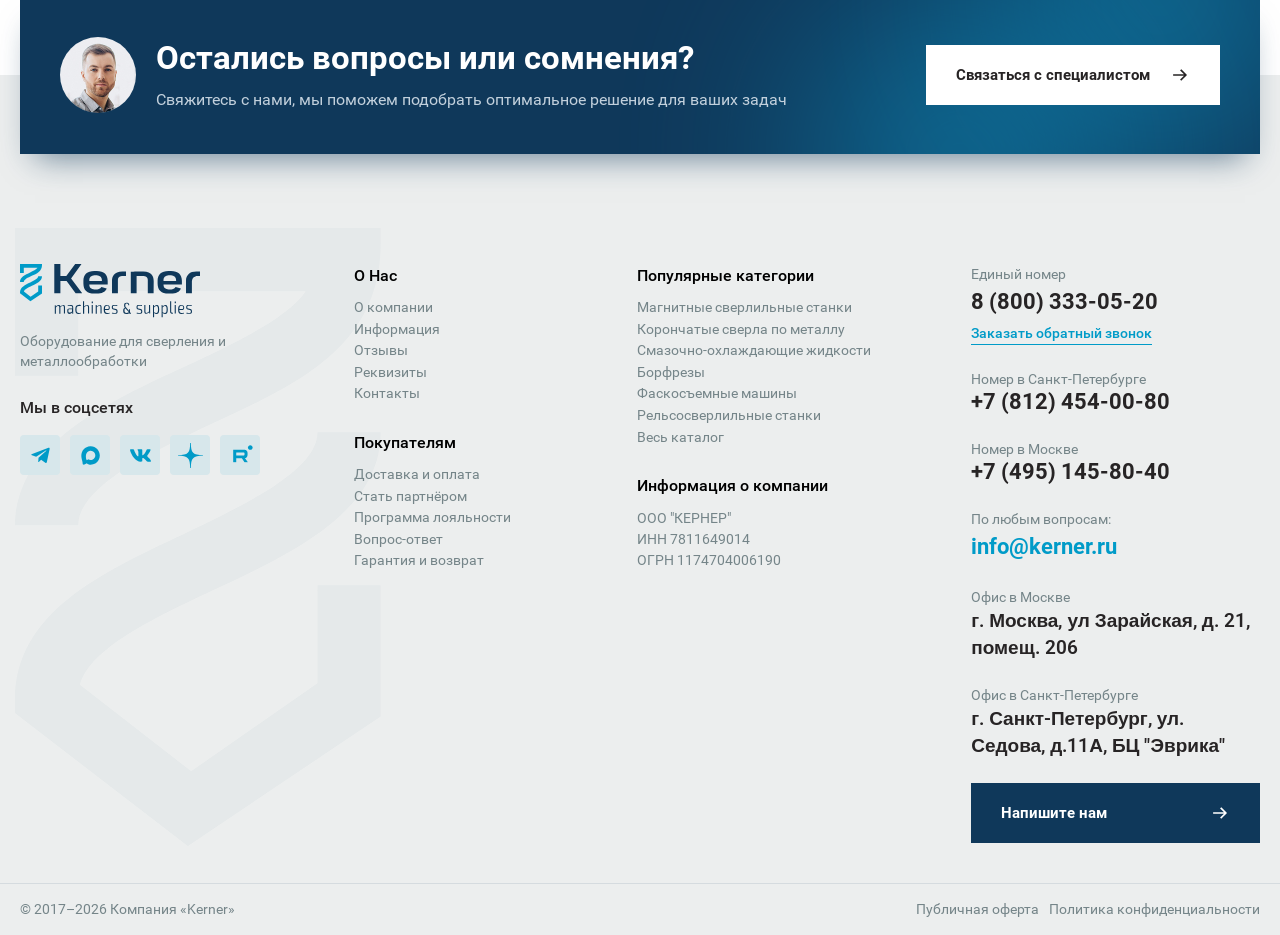
==== commit c1d36895: "fix fonts, root moved" ====
--- a/index.html
+++ b/index.html
@@ -5,12 +5,10 @@
     <meta charset="UTF-8">
     <meta name="viewport" content="width=device-width, initial-scale=1.0">
     <title>Scalable Project</title>
-    <link rel="preconnect" href="https://fonts.googleapis.com">
-    <link rel="preconnect" href="https://fonts.gstatic.com" crossorigin>
-    <link href="https://fonts.googleapis.com/css2?family=Roboto:wght@100;200;300;400;500;600;700;800;900&display=swap"
-        rel="stylesheet">
+    <link rel="stylesheet" href="styles/fonts.css">
     <link rel="stylesheet" href="https://cdn.jsdelivr.net/npm/@fancyapps/ui@5.0/dist/fancybox/fancybox.css" />
     <link rel="stylesheet" href="https://cdn.jsdelivr.net/npm/swiper@11/swiper-bundle.min.css" />
+    <link rel="stylesheet" href="styles/variables.css">
     <link rel="stylesheet" href="styles/style.css">
 </head>
 
--- a/styles/fonts.css
+++ b/styles/fonts.css
@@ -0,0 +1,34 @@
+@font-face {
+  font-family: 'Roboto';
+  font-style: normal;
+  font-weight: 400;
+  font-display: swap;
+  src: url('../fonts/Roboto-Regular.woff2') format('woff2'),
+       url('../fonts/Roboto-Regular.woff') format('woff');
+}
+
+@font-face {
+  font-family: 'Roboto';
+  font-style: normal;
+  font-weight: 500;
+  font-display: swap;
+  src: url('../fonts/Roboto-Medium.woff2') format('woff2'),
+       url('../fonts/Roboto-Medium.woff') format('woff');
+}
+
+@font-face {
+  font-family: 'Roboto';
+  font-style: normal;
+  font-weight: 600;
+  font-display: swap;
+  src: url('../fonts/Roboto-SemiBold.woff2') format('woff2');
+}
+
+@font-face {
+  font-family: 'Roboto';
+  font-style: normal;
+  font-weight: 700;
+  font-display: swap;
+  src: url('../fonts/Roboto-Bold.woff2') format('woff2'),
+       url('../fonts/Roboto-Bold.woff') format('woff');
+}
--- a/styles/variables.css
+++ b/styles/variables.css
@@ -0,0 +1,92 @@
+:root {
+    /* === Colors === */
+    --color-dark-blue: #0f385a;
+    --color-cyan: #0cbcf1;
+    --color-accent: #009bc8;
+    --color-blue-mid: #18578b;
+    --color-blue-deep: #2c506e;
+    --color-primary: #2563eb;
+    --color-dark: #272425;
+    --color-gray: #758589;
+    --color-gray-mid: #b3bbbe;
+    --color-gray-hover: #e1e6e6;
+    --color-gray-light: #c2d0dc;
+    --color-gray-lighter: #c9d1d6;
+    --color-gray-muted: #9faeba;
+    --color-bg: #eceeee;
+    --color-bg-soft: #f2f4f6;
+    --color-bg-lighter: #f8f9fa;
+    --color-bg-warm: #f9fafa;
+    --color-bg-footer-wm: #e5e9ea;
+    --color-social-bg: #d7e7eb;
+    --color-border: #eceeee;
+    --color-border-mid: #d8d8d8;
+    --color-border-soft: #d1d4d4;
+    --color-white: #ffffff;
+    --color-black: #000000;
+    --color-red: #dd333c;
+    --color-green: #0cbc0f;
+    --color-yellow: #ffd400;
+    --color-yellow-dark: #f4a200;
+    --color-dark-blue-10: rgba(15, 56, 90, 0.1);
+    --color-white-20: rgba(255, 255, 255, 0.2);
+    --color-white-60: rgba(255, 255, 255, 0.6);
+    --color-bg-55: rgba(236, 238, 238, 0.55);
+
+    /* === Typography === */
+    --font-main: "Roboto", sans-serif;
+    --font-size-xs: 12px;
+
+    /* === Layout === */
+    --section-padding: 80px 0;
+    --container-width: 1330px;
+    --container-padding: 0 20px;
+
+    /* === Transitions === */
+    --transition-fast: 0.2s ease;
+    --transition-base: 0.3s ease;
+
+    /* === Other === */
+    --border-partners-section: 1px dashed #eceeee;
+}
+
+* {
+    font-family: var(--font-main);
+    margin: 0;
+    padding: 0;
+    box-sizing: border-box;
+}
+
+ul,
+li {
+    list-style: none;
+    line-height: 1;
+}
+
+a {
+    outline: none;
+    text-decoration: none;
+}
+
+body {
+    font-family: var(--font-main);
+    -webkit-font-smoothing: antialiased;
+    -moz-osx-font-smoothing: grayscale;
+    font-size: 14px;
+    line-height: 1.5;
+    color: var(--color-dark);
+    background-color: var(--color-white);
+}
+
+img {
+    max-width: 100%;
+    display: block;
+}
+
+button {
+    outline: none;
+    border: none;
+    background: none;
+    cursor: pointer;
+    font-family: var(--font);
+}
--- a/styles/style.css
+++ b/styles/style.css
@@ -1,91 +1,3 @@
-:root {
-    --color-dark-blue: #0f385a;
-    --color-cyan: #0cbcf1;
-    --color-accent: #009bc8;
-    --color-blue-mid: #18578b;
-    --color-blue-deep: #2c506e;
-    --color-primary: #2563eb;
-    --color-dark: #272425;
-    --color-gray: #758589;
-    --color-gray-mid: #b3bbbe;
-    --color-gray-hover: #e1e6e6;
-    --color-gray-light: #c2d0dc;
-    --color-gray-lighter: #c9d1d6;
-    --color-gray-muted: #9faeba;
-    --color-bg: #eceeee;
-    --color-bg-soft: #f2f4f6;
-    --color-bg-lighter: #f8f9fa;
-    --color-bg-warm: #f9fafa;
-    --color-bg-footer-wm: #e5e9ea;
-    --color-social-bg: #d7e7eb;
-    --color-border: #eceeee;
-    --color-border-mid: #d8d8d8;
-    --color-border-soft: #d1d4d4;
-    --color-white: #ffffff;
-    --color-black: #000000;
-    --color-red: #dd333c;
-    --color-green: #0cbc0f;
-    --color-yellow: #ffd400;
-    --color-yellow-dark: #f4a200;
-    --color-dark-blue-10: rgba(15, 56, 90, 0.1);
-    --color-white-20: rgba(255, 255, 255, 0.2);
-    --color-white-60: rgba(255, 255, 255, 0.6);
-    --color-bg-55: rgba(236, 238, 238, 0.55);
-
-    /* --- Layout & Typography --- */
-    --font-main: "Roboto", sans-serif;
-    --font-size-xs: 12px;
-    --section-padding: 80px 0;
-    --container-width: 1330px;
-    --container-padding: 0 20px;
-    --transition-fast: 0.2s ease;
-    --transition-base: 0.3s ease;
-    --border-partners-section: 1px dashed #eceeee;
-}
-
-/* === style.css === */
-
-* {
-    font-family: var(--font-main);
-    margin: 0;
-    padding: 0;
-    box-sizing: border-box;
-}
-
-ul,
-li {
-    list-style: none;
-    line-height: 1;
-}
-
-a {
-    outline: none;
-    text-decoration: none;
-}
-
-body {
-    font-family: var(--font-main);
-    -webkit-font-smoothing: antialiased;
-    -moz-osx-font-smoothing: grayscale;
-    font-size: 14px;
-    line-height: 1.5;
-    color: var(--color-dark);
-    background-color: var(--color-white);
-}
-
-img {
-    max-width: 100%;
-    display: block;
-}
-
-button {
-    outline: none;
-    border: none;
-    background: none;
-    cursor: pointer;
-    font-family: var(--font);
-}
-
 .button {
     width: 100%;
     height: 60px;
@@ -324,9 +236,6 @@
     display: flex;
     align-items: center;
     justify-content: center;
-}
-
-.contact-item-header {
 }
 
 .contact-item-header__desctop {
@@ -1894,9 +1803,6 @@
 
 .filter-extra .filter-row {
     padding-top: 0;
-}
-
-.selected-filters {
 }
 
 .selected-filters__list {
@@ -2590,9 +2496,6 @@
     background: linear-gradient(107deg, #feda75 0%, #fa7e1e 26%, #d62976 50%, #962fbf 74%, #4f5bd5 100%);
 }
 
-.footer__btn {
-}
-
 .footer__bottom {
     border-top: 1px solid var(--color-dark-blue-10);
     padding: 15px 0;
@@ -2873,7 +2776,7 @@
 .info-faq {
     padding: 30px 0;
     background-color: var(--color-white);
-    font-family: "Roboto", Arial, sans-serif;
+    font-family: var(--font-main);
 }
 
 .info-faq__wrapper {
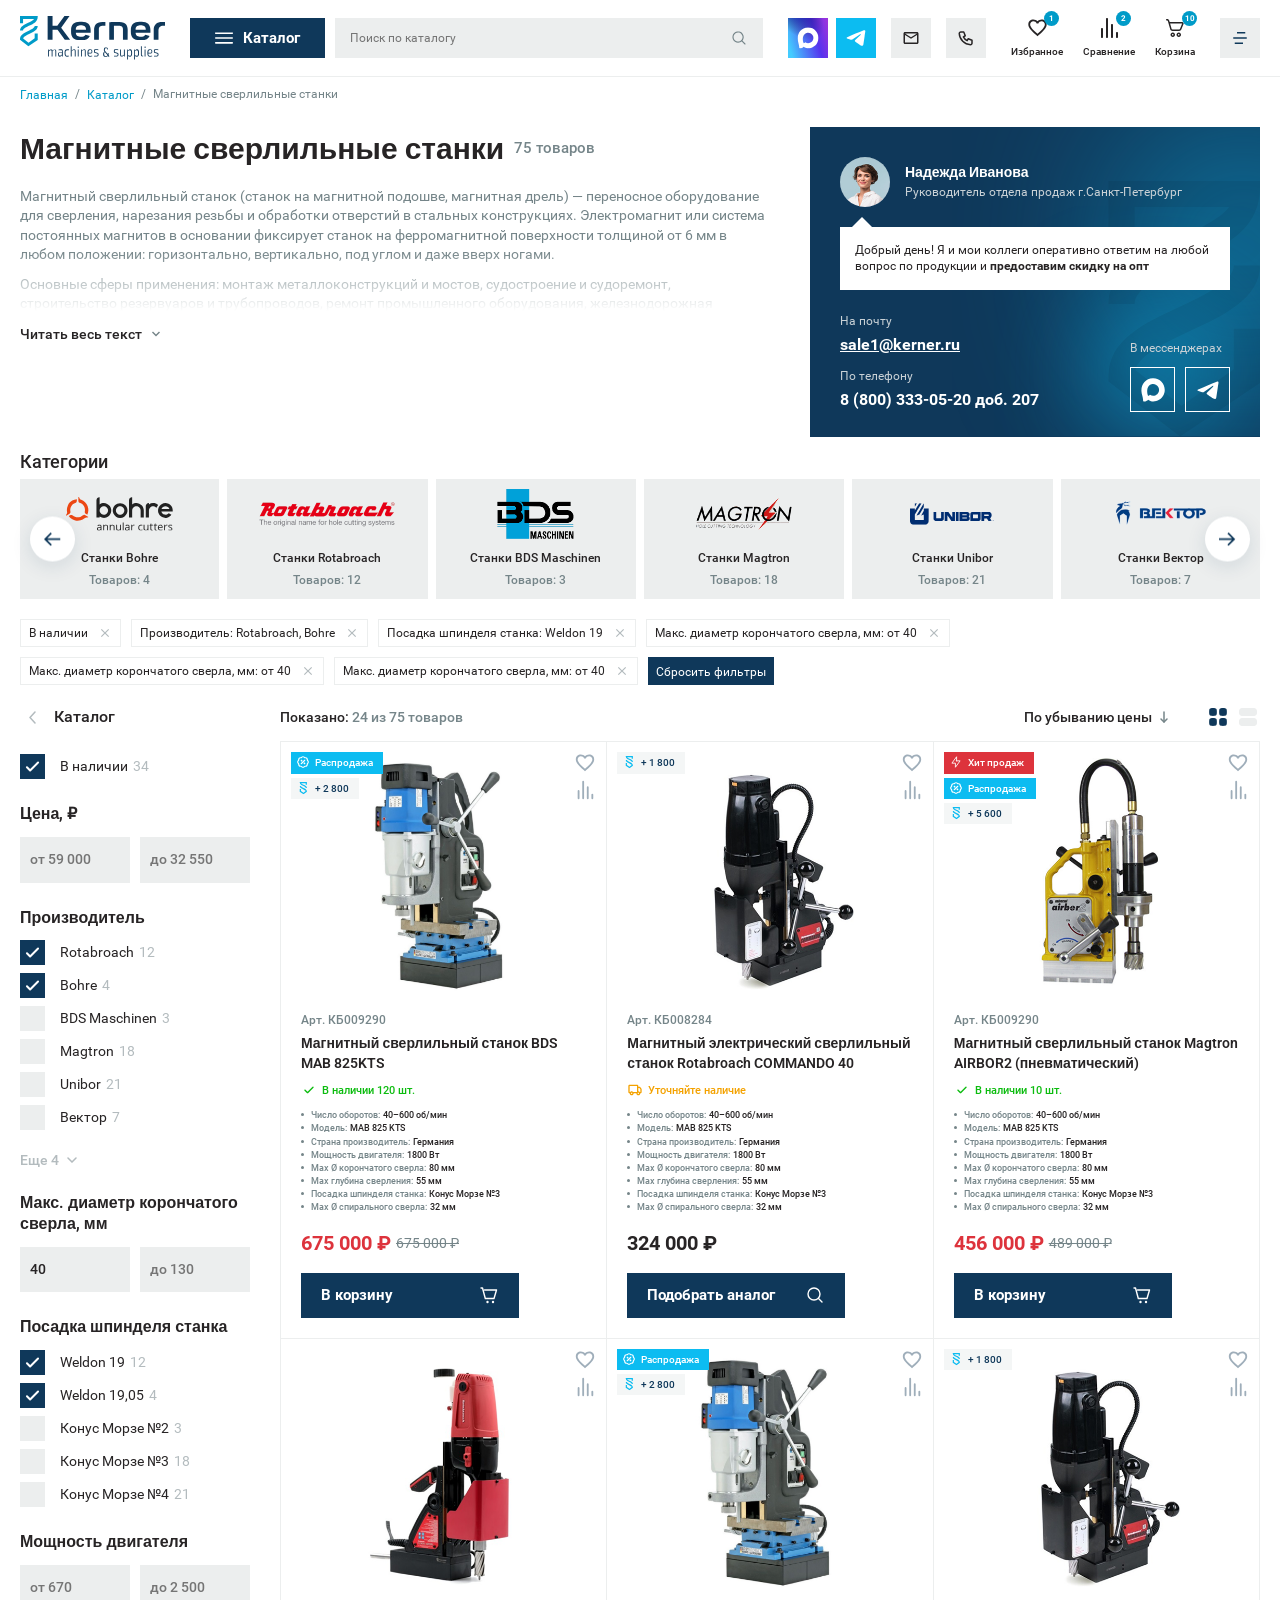
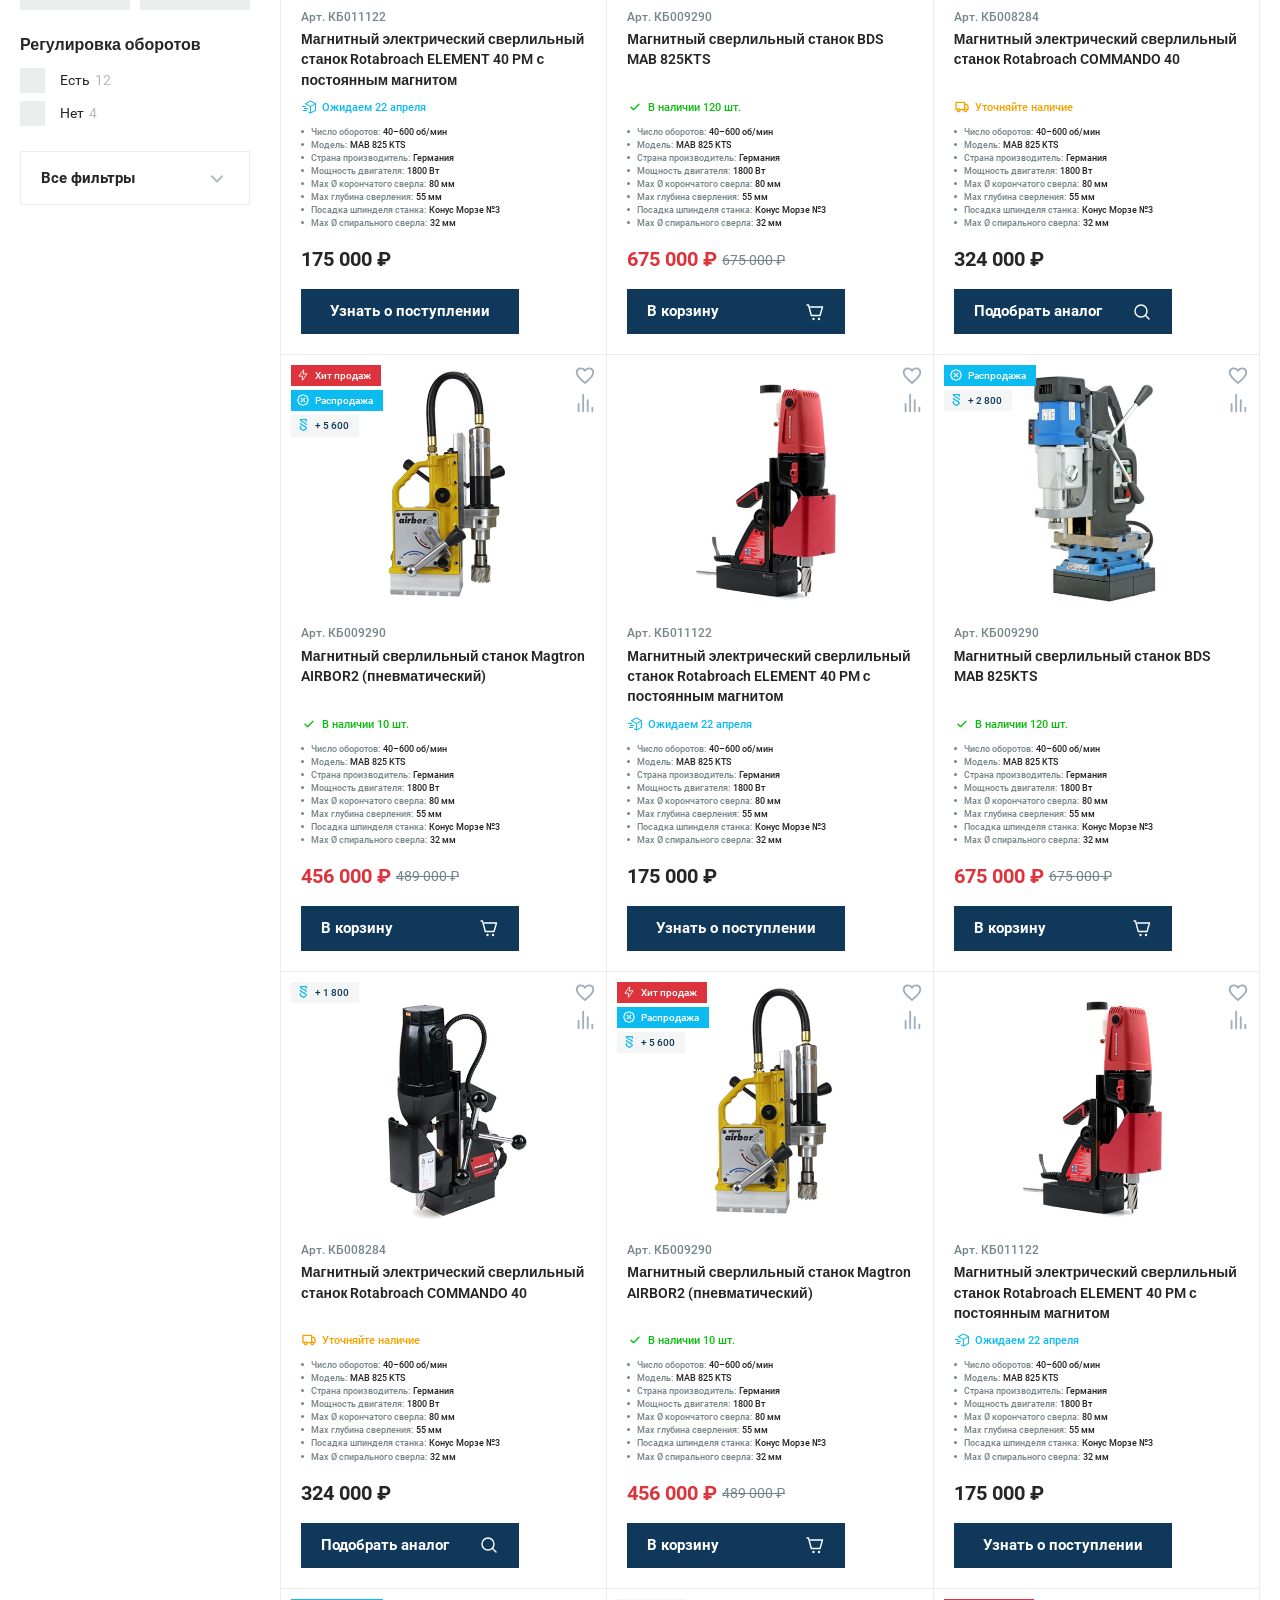
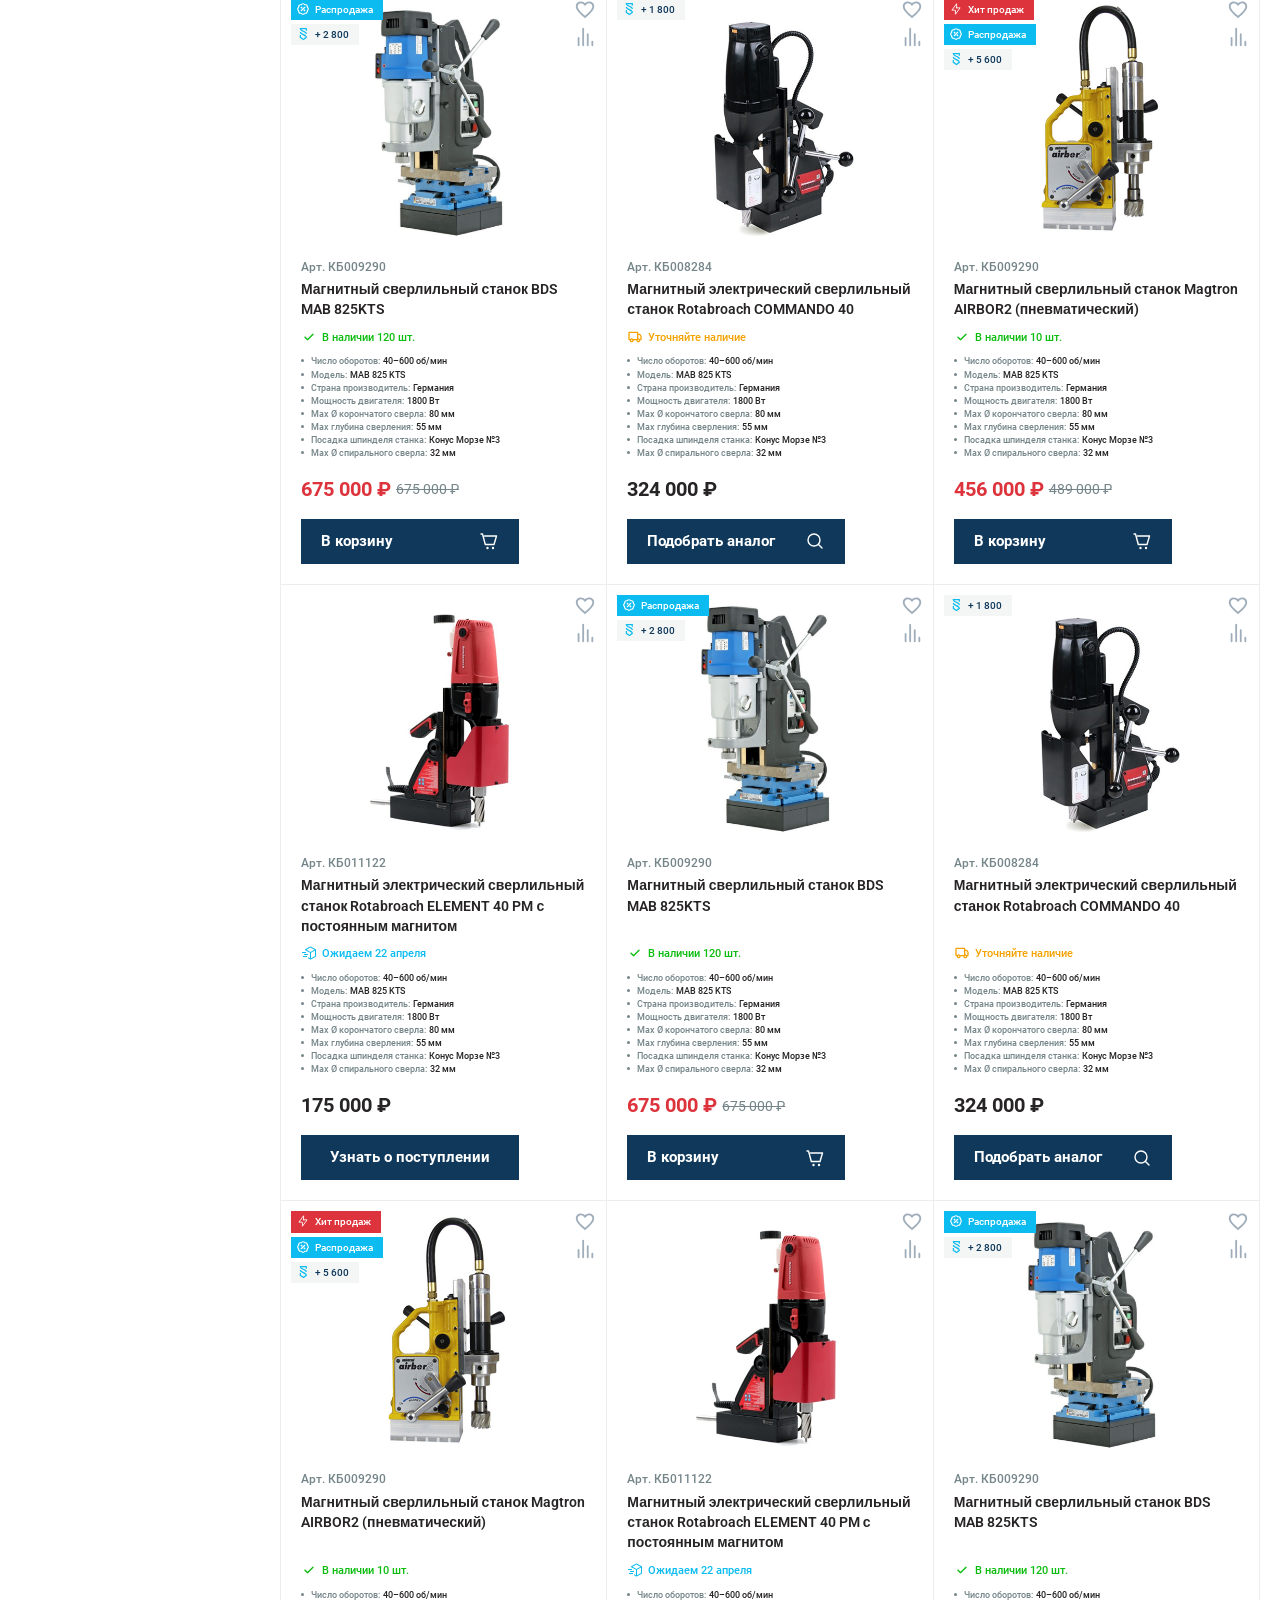
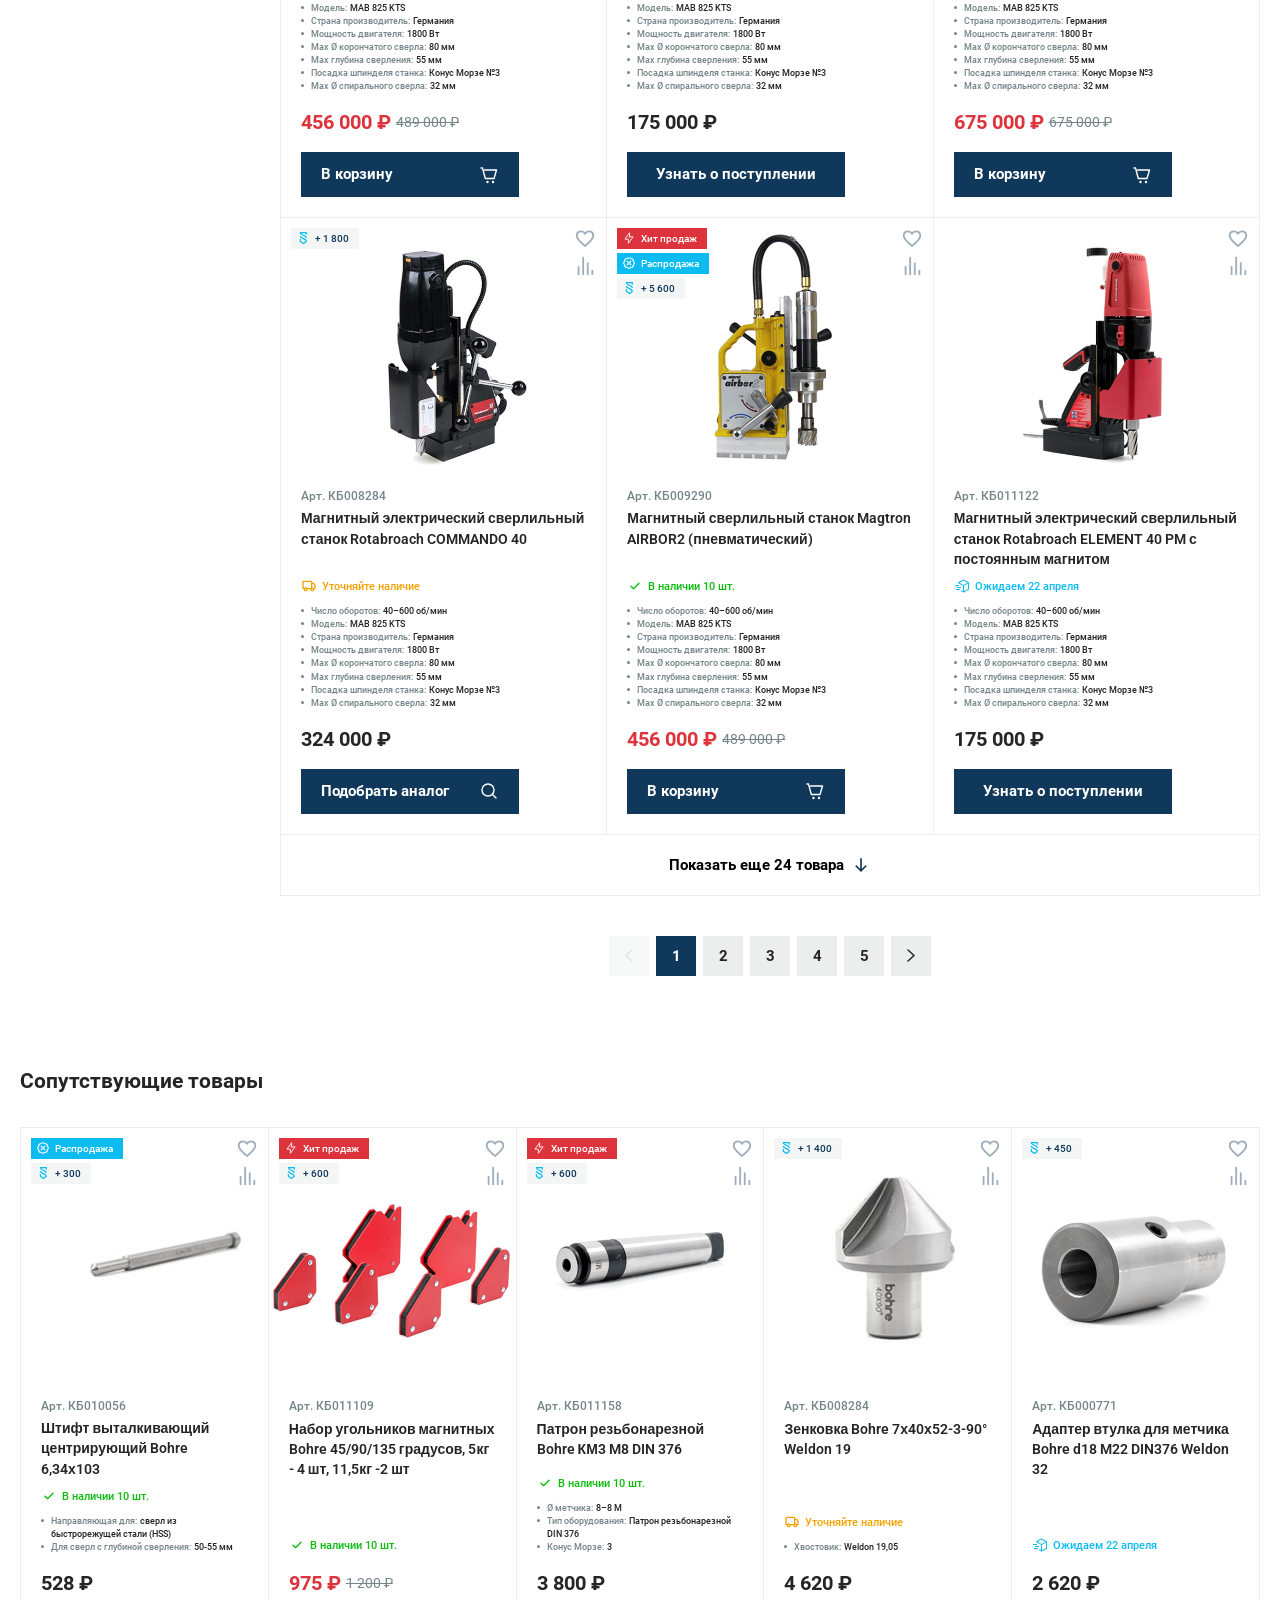
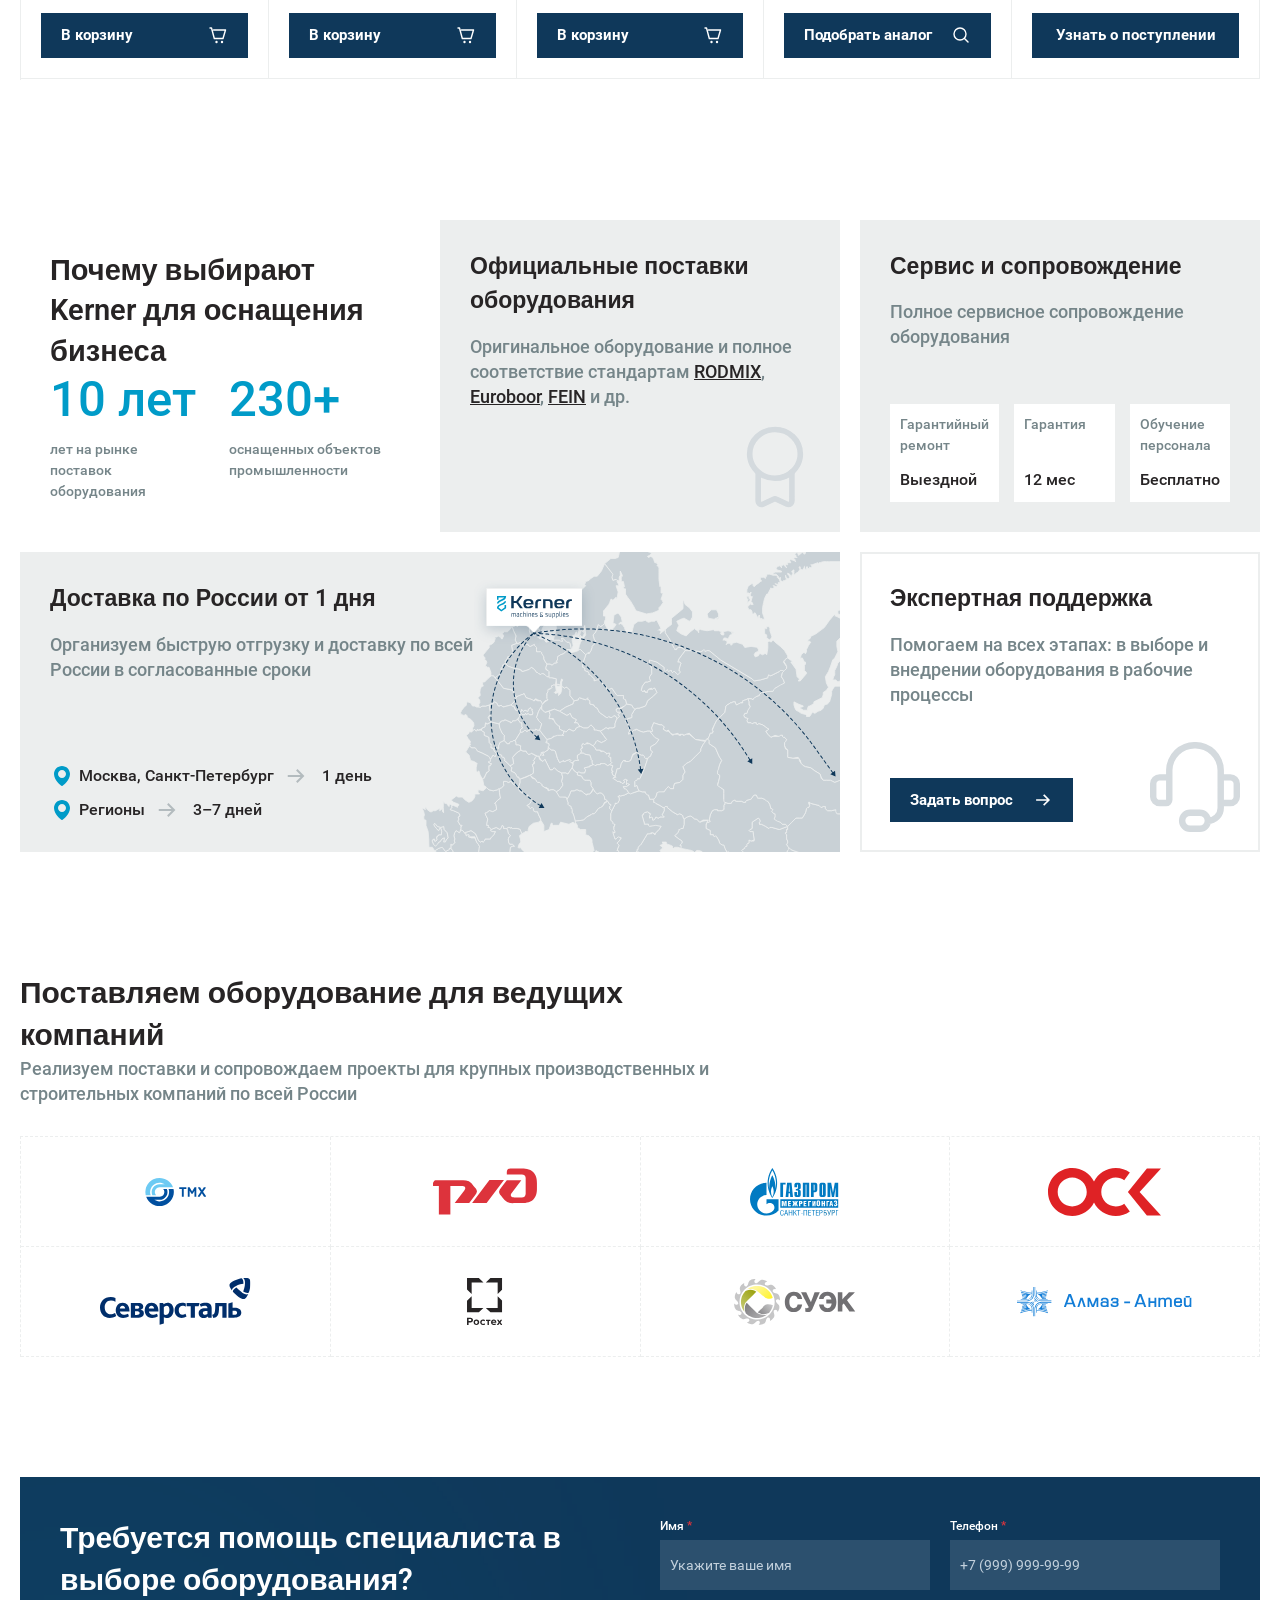
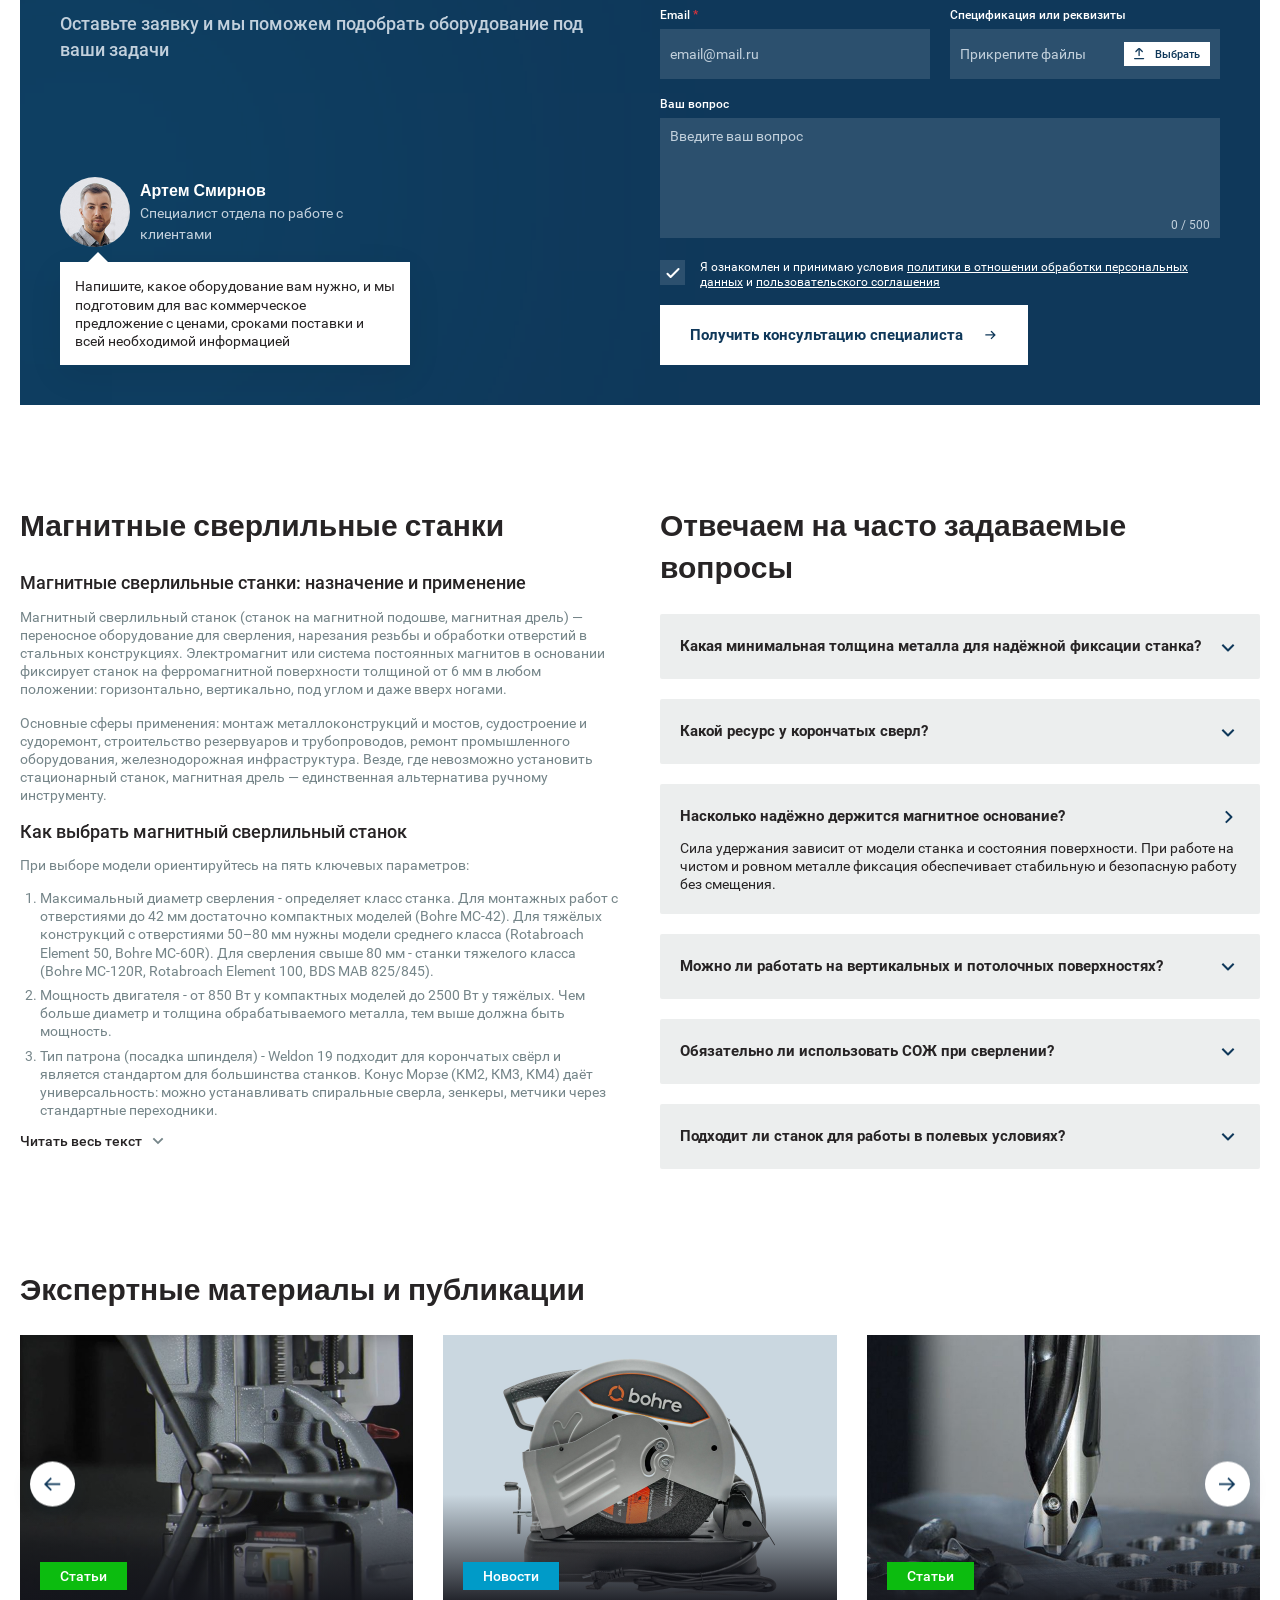
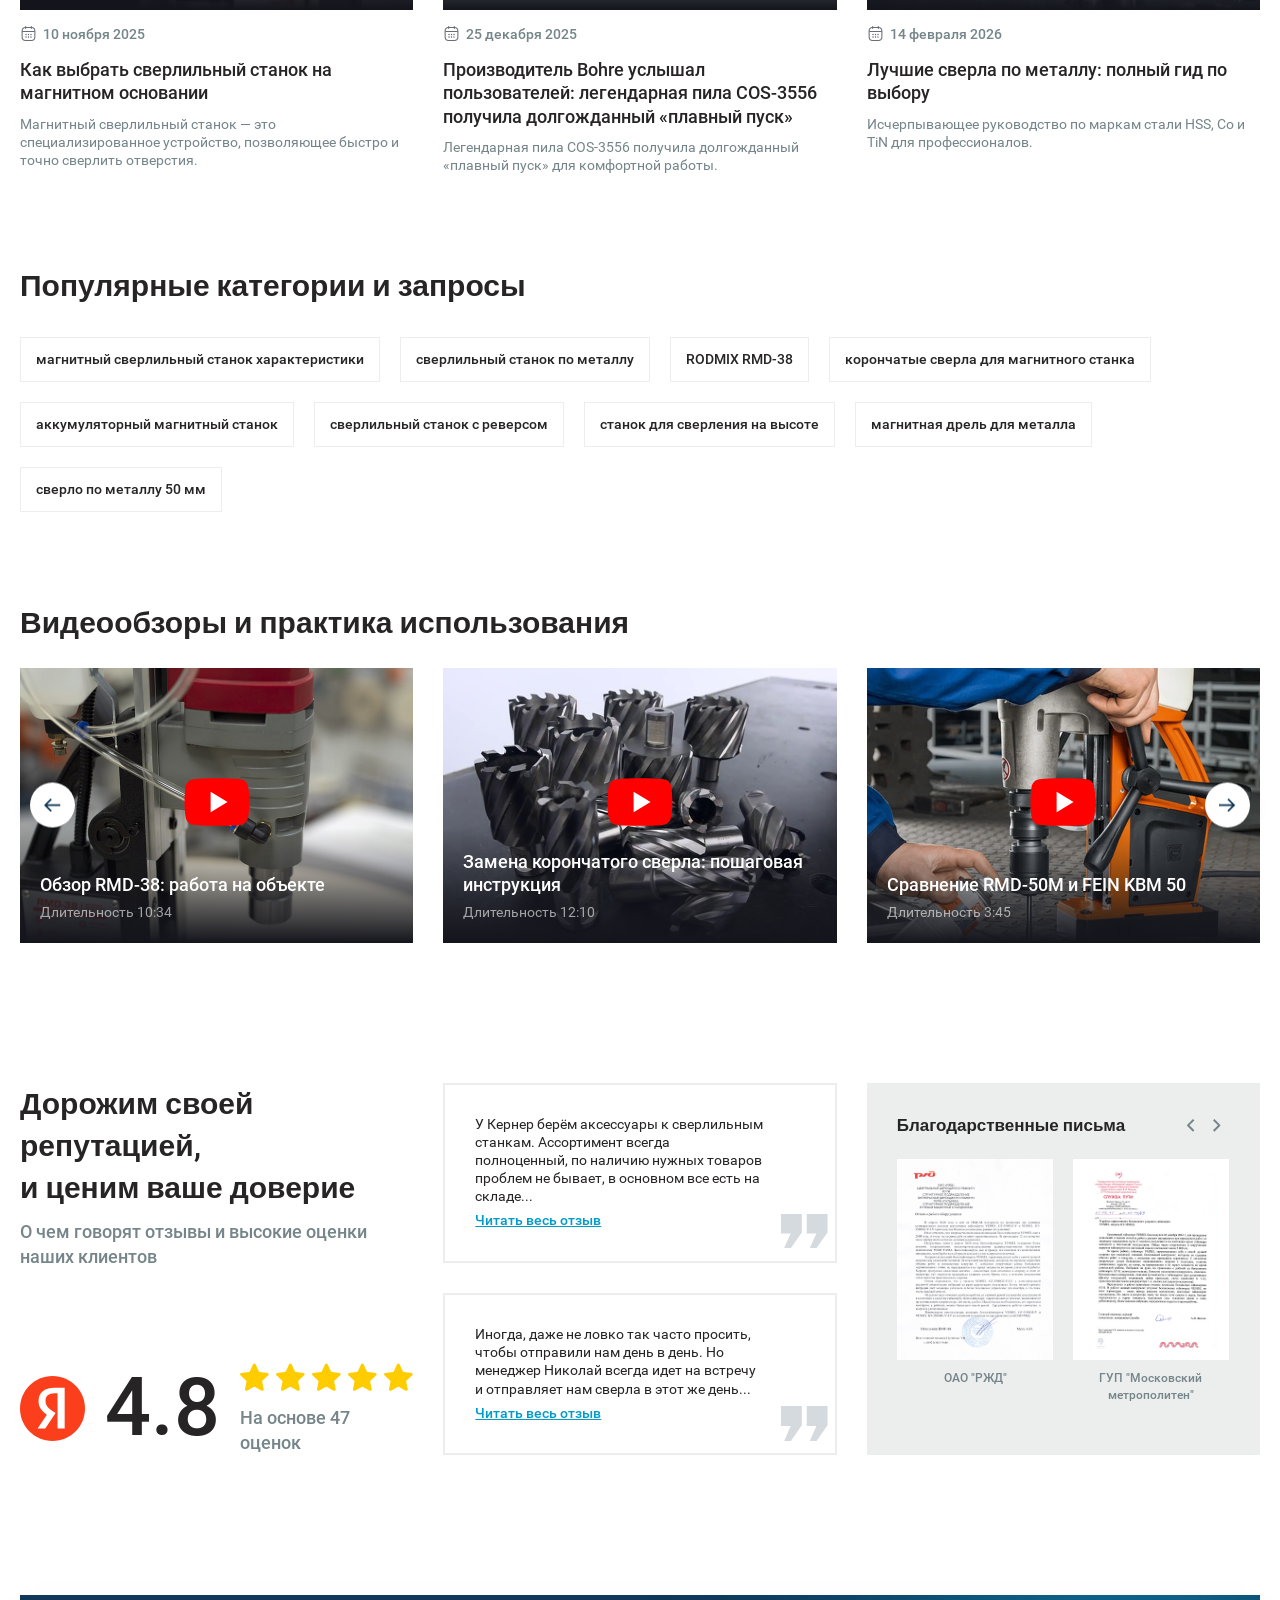
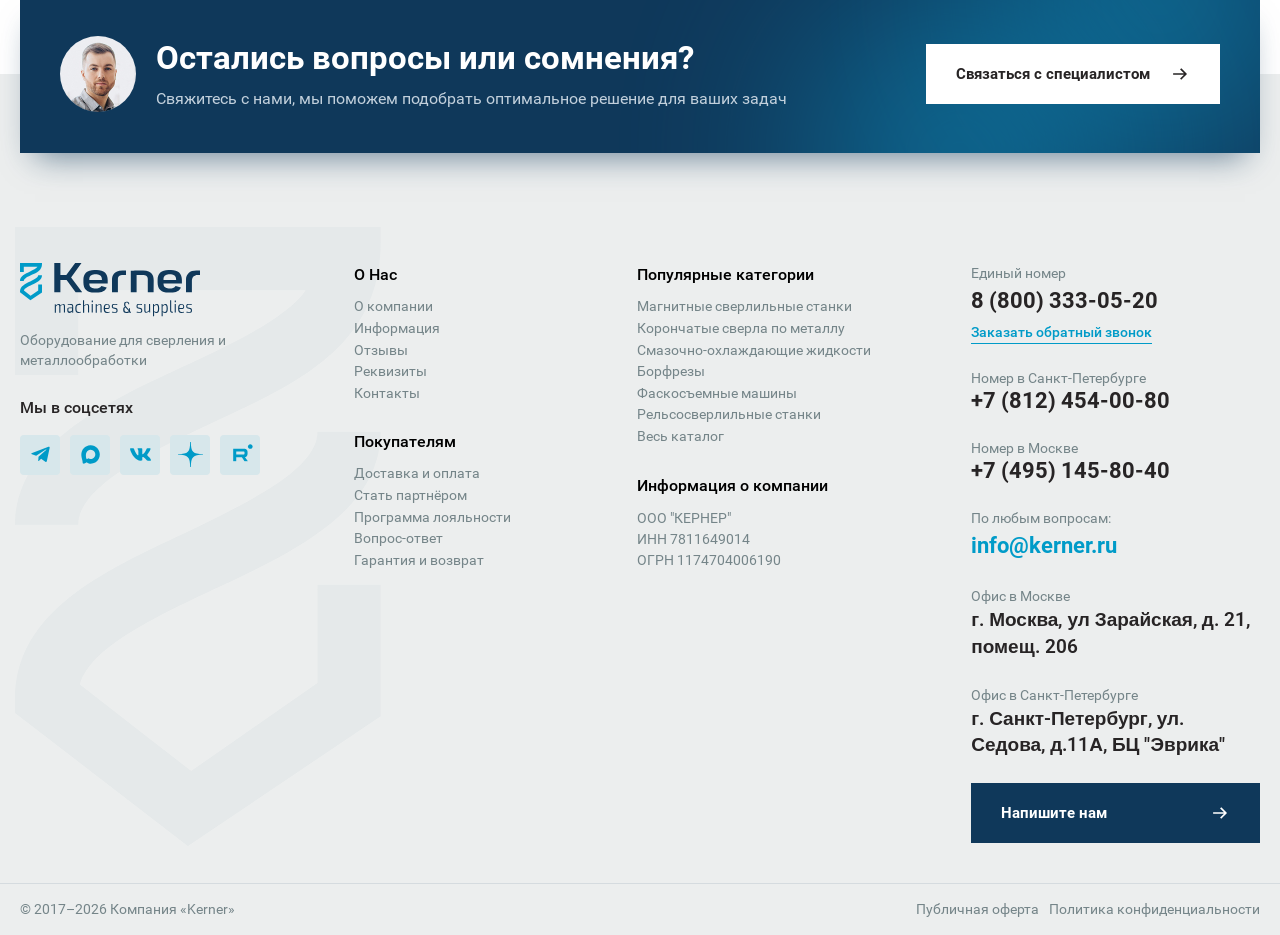
==== commit 388ada81: "fix card" ====
--- a/index.html
+++ b/index.html
@@ -1391,15 +1391,9 @@
                                 <div class="product-card__img-wrap">
                                     <div class="product-card__badges product-card__badges--col">
                                         <span class="badge-product-card badge-product-card--sale">
-                                            <span class="badge-product-card__icon">
-                                                <img src="img/icons/sale.svg" alt="sale icon">
-                                            </span>
                                             Распродажа
                                         </span>
                                         <span class="badge-product-card badge-product-card--bonus-blur">
-                                            <span class="badge-product-card__icon">
-                                                <img src="img/icons/logo-mini.svg" alt="logo-mini icon">
-                                            </span>
                                             + 2 800
                                         </span>
                                     </div>
@@ -1438,7 +1432,6 @@
                                         <div class="product-card__status-column">
                                             <div class="product-card__status">
                                                 <span class="status-text-pc status-text-pc--instock">
-                                                    <img src="img/icons/check-green.svg" alt="check green icon">
                                                     В наличии 120 шт.
                                                 </span>
                                             </div>
@@ -1473,7 +1466,6 @@
                                         <div class="product-card__status-row">
                                             <div class="product-card__status">
                                                 <span class="status-text-pc status-text-pc--instock">
-                                                    <img src="img/icons/check-green.svg" alt="check green icon">
                                                     В наличии 120 шт.
                                                 </span>
                                             </div>
@@ -1482,7 +1474,7 @@
                                             <span class="product-card__price product-card__price--sale">675 000 ₽</span>
                                             <span class="product-card__price-old">675 000 ₽</span>
                                         </div>
-                                        <button class="product-card__button">
+                                        <button class="product-card__button button--to-cart">
                                             <span class="product-card__button-label">В корзину</span>
                                             <svg class="product-card__button-icon" viewBox="0 0 20 20" fill="none">
                                                 <path d="M2 3h1.5l2.8 10.5H15l2.5-8.5H5.5" stroke="white"
@@ -1491,226 +1483,6 @@
                                                 <circle cx="14" cy="17" r="1.2" fill="white" />
                                             </svg>
                                         </button>
-                                    </div>
-                                </div>
-                            </article>
-                            <article class="product-card">
-                                <div class="product-card__img-wrap">
-
-                                    <div class="product-card__badges product-card__badges--col">
-                                        <span class="badge-product-card badge-product-card--bonus-blur">
-                                            <span class="badge-product-card__icon">
-                                                <img src="img/icons/logo-mini.svg" alt="logo-mini icon">
-                                            </span>
-                                            + 1 800
-                                        </span>
-                                    </div>
-
-                                    <a href="#" class="product-card__img-wrapper">
-                                        <img class="product-card__img" src="img/product-cards/02.png"
-                                            alt="Rotabroach COMMANDO 40">
-                                    </a>
-
-                                    <div class="product-card__img-actions">
-                                        <button class="product-card__bookmark" aria-label="В избранное">
-                                            <svg width="22" height="22" viewBox="0 0 22 22" fill="none"
-                                                xmlns="http://www.w3.org/2000/svg">
-                                                <path
-                                                    d="M10.9997 19.25L9.67051 18.0584C8.12745 16.6681 6.85176 15.4688 5.84342 14.4604C4.83509 13.4521 4.03301 12.5468 3.43717 11.7444C2.84134 10.942 2.42517 10.205 2.18867 9.53337C1.95217 8.86175 1.83362 8.17425 1.83301 7.47087C1.83301 6.03475 2.31426 4.83545 3.27676 3.87295C4.23926 2.91045 5.43856 2.4292 6.87467 2.4292C7.66912 2.4292 8.42537 2.59725 9.14342 2.93337C9.86148 3.26948 10.4802 3.74309 10.9997 4.3542C11.5191 3.74309 12.1379 3.26948 12.8559 2.93337C13.574 2.59725 14.3302 2.4292 15.1247 2.4292C16.5608 2.4292 17.7601 2.91045 18.7226 3.87295C19.6851 4.83545 20.1663 6.03475 20.1663 7.47087C20.1663 8.17364 20.0481 8.86114 19.8116 9.53337C19.5751 10.2056 19.1586 10.9426 18.5622 11.7444C17.9657 12.5461 17.1636 13.4515 16.1559 14.4604C15.1482 15.4694 13.8725 16.6687 12.3288 18.0584L10.9997 19.25ZM10.9997 16.775C12.4663 15.4611 13.6733 14.3346 14.6205 13.3953C15.5677 12.456 16.3163 11.6386 16.8663 10.9432C17.4163 10.2478 17.7983 9.6287 18.0122 9.08603C18.2261 8.54337 18.333 8.00498 18.333 7.47087C18.333 6.5542 18.0275 5.79031 17.4163 5.1792C16.8052 4.56809 16.0413 4.26253 15.1247 4.26253C14.4066 4.26253 13.742 4.46481 13.1309 4.86937C12.5198 5.27392 12.0997 5.7897 11.8705 6.4167H10.1288C9.89967 5.79031 9.47954 5.27484 8.86842 4.87028C8.25731 4.46573 7.59273 4.26314 6.87467 4.26253C5.95801 4.26253 5.19412 4.56809 4.58301 5.1792C3.9719 5.79031 3.66634 6.5542 3.66634 7.47087C3.66634 8.00559 3.77329 8.54428 3.98717 9.08695C4.20106 9.62962 4.58301 10.2484 5.13301 10.9432C5.68301 11.638 6.43162 12.4554 7.37884 13.3953C8.32606 14.3352 9.53301 15.4618 10.9997 16.775Z"
-                                                    fill="currentColor" />
-                                            </svg>
-                                        </button>
-                                        <button class="product-card__analytics" aria-label="Аналитика">
-                                            <svg width="22" height="22" viewBox="0 0 22 22" fill="none"
-                                                xmlns="http://www.w3.org/2000/svg">
-                                                <path
-                                                    d="M9.16699 1.83337C8.61699 1.83337 8.25033 2.20004 8.25033 2.75004V19.25C8.25033 19.8 8.61699 20.1667 9.16699 20.1667C9.71699 20.1667 10.0837 19.8 10.0837 19.25V2.75004C10.0837 2.20004 9.71699 1.83337 9.16699 1.83337ZM4.58366 11C4.03366 11 3.66699 11.3667 3.66699 11.9167V19.25C3.66699 19.8 4.03366 20.1667 4.58366 20.1667C5.13366 20.1667 5.50033 19.8 5.50033 19.25V11.9167C5.50033 11.3667 5.13366 11 4.58366 11ZM13.7503 7.33337C13.2003 7.33337 12.8337 7.70004 12.8337 8.25004V19.25C12.8337 19.8 13.2003 20.1667 13.7503 20.1667C14.3003 20.1667 14.667 19.8 14.667 19.25V8.25004C14.667 7.70004 14.3003 7.33337 13.7503 7.33337ZM18.3337 14.6667C17.7837 14.6667 17.417 15.0334 17.417 15.5834V19.25C17.417 19.8 17.7837 20.1667 18.3337 20.1667C18.8837 20.1667 19.2503 19.8 19.2503 19.25V15.5834C19.2503 15.0334 18.8837 14.6667 18.3337 14.6667Z"
-                                                    fill="currentColor" />
-                                            </svg>
-                                        </button>
-                                    </div>
-
-                                </div>
-                                <div class="product-card__body">
-                                    <div class="product-card__meta-specs">
-                                        <div class="product-card__meta">
-                                            <p class="product-card__art">Арт. КБ008284</p>
-                                            <a href="#" class="product-card__name">Магнитный электрический сверлильный
-                                                станок
-                                                Rotabroach
-                                                COMMANDO 40</a>
-                                        </div>
-                                        <div class="product-card__status-column">
-                                            <div class="product-card__status">
-                                                <span class="status-text-pc status-text-pc--clarify">
-                                                    <img src="img/icons/delivery-orange.svg" alt="delivery orange icon">
-                                                    Уточняйте наличие
-                                                </span>
-                                            </div>
-                                        </div>
-                                        <ul class="product-card__specs">
-                                            <li><span class="spec-label">Число оборотов:</span><span
-                                                    class="spec-val">40–600
-                                                    об/мин</span></li>
-                                            <li><span class="spec-label">Модель:</span><span class="spec-val">MAB 825
-                                                    KTS</span>
-                                            </li>
-                                            <li><span class="spec-label">Страна производитель:</span><span
-                                                    class="spec-val">Германия</span></li>
-                                            <li><span class="spec-label">Мощность двигателя:</span><span
-                                                    class="spec-val">1800
-                                                    Вт</span></li>
-                                            <li><span class="spec-label">Мах Ø корончатого сверла:</span><span
-                                                    class="spec-val">80
-                                                    мм</span></li>
-                                            <li><span class="spec-label">Мах глубина сверления:</span><span
-                                                    class="spec-val">55
-                                                    мм</span></li>
-                                            <li><span class="spec-label">Посадка шпинделя станка:</span><span
-                                                    class="spec-val">Конус
-                                                    Морзе №3</span></li>
-                                            <li><span class="spec-label">Мах Ø спирального сверла:</span><span
-                                                    class="spec-val">32
-                                                    мм</span></li>
-                                        </ul>
-                                    </div>
-                                    <div class="product-card__bottom">
-                                        <div class="product-card__status-row">
-                                            <div class="product-card__status">
-                                                <span class="status-text-pc status-text-pc--clarify">
-                                                    <img src="img/icons/delivery-orange.svg" alt="delivery orange icon">
-                                                    Уточняйте наличие
-                                                </span>
-                                            </div>
-                                        </div>
-                                        <div class="product-card__price-row">
-                                            <span class="product-card__price">324 000 ₽</span>
-                                        </div>
-                                        <button class="product-card__button">
-                                            <span class="product-card__button-label">Подобрать аналог</span>
-                                            <svg class="product-card__button-icon" width="20" height="20"
-                                                viewBox="0 0 20 20" fill="none">
-                                                <circle cx="9" cy="9" r="6" stroke="white" stroke-width="1.4" />
-                                                <path d="M13.5 13.5L17 17" stroke="white" stroke-width="1.4"
-                                                    stroke-linecap="round" />
-                                            </svg>
-                                        </button>
-                                    </div>
-                                </div>
-                            </article>
-                            <article class="product-card">
-                                <div class="product-card__img-wrap">
-
-                                    <div class="product-card__badges product-card__badges--col">
-                                        <span class="badge-product-card badge-product-card--hit">
-                                            <span class="badge-product-card__icon">
-                                                <svg width="14" height="14" viewBox="0 0 14 14" fill="none"
-                                                    xmlns="http://www.w3.org/2000/svg">
-                                                    <path
-                                                        d="M7.58366 5.83333V1.75L2.91699 8.16667H6.41699V12.25L11.0837 5.83333H7.58366Z"
-                                                        stroke="white" stroke-width="0.875" stroke-linecap="round"
-                                                        stroke-linejoin="round" />
-                                                </svg>
-                                            </span>
-                                            Хит продаж
-                                        </span>
-                                        <span class="badge-product-card badge-product-card--sale">
-                                            <span class="badge-product-card__icon">
-                                                <img src="img/icons/sale.svg" alt="sale icon">
-                                            </span>
-                                            Распродажа
-                                        </span>
-                                        <span class="badge-product-card badge-product-card--bonus-blur">
-                                            <span class="badge-product-card__icon">
-                                                <img src="img/icons/logo-mini.svg" alt="logo-mini icon">
-                                            </span>
-                                            + 5 600
-                                        </span>
-                                    </div>
-
-                                    <a href="#" class="product-card__img-wrapper">
-                                        <img class="product-card__img" src="img/product-cards/03.png"
-                                            alt="Magtron AIRBOR2">
-                                    </a>
-
-                                    <div class="product-card__img-actions">
-                                        <button class="product-card__bookmark" aria-label="В избранное">
-                                            <svg width="22" height="22" viewBox="0 0 22 22" fill="none"
-                                                xmlns="http://www.w3.org/2000/svg">
-                                                <path
-                                                    d="M10.9997 19.25L9.67051 18.0584C8.12745 16.6681 6.85176 15.4688 5.84342 14.4604C4.83509 13.4521 4.03301 12.5468 3.43717 11.7444C2.84134 10.942 2.42517 10.205 2.18867 9.53337C1.95217 8.86175 1.83362 8.17425 1.83301 7.47087C1.83301 6.03475 2.31426 4.83545 3.27676 3.87295C4.23926 2.91045 5.43856 2.4292 6.87467 2.4292C7.66912 2.4292 8.42537 2.59725 9.14342 2.93337C9.86148 3.26948 10.4802 3.74309 10.9997 4.3542C11.5191 3.74309 12.1379 3.26948 12.8559 2.93337C13.574 2.59725 14.3302 2.4292 15.1247 2.4292C16.5608 2.4292 17.7601 2.91045 18.7226 3.87295C19.6851 4.83545 20.1663 6.03475 20.1663 7.47087C20.1663 8.17364 20.0481 8.86114 19.8116 9.53337C19.5751 10.2056 19.1586 10.9426 18.5622 11.7444C17.9657 12.5461 17.1636 13.4515 16.1559 14.4604C15.1482 15.4694 13.8725 16.6687 12.3288 18.0584L10.9997 19.25ZM10.9997 16.775C12.4663 15.4611 13.6733 14.3346 14.6205 13.3953C15.5677 12.456 16.3163 11.6386 16.8663 10.9432C17.4163 10.2478 17.7983 9.6287 18.0122 9.08603C18.2261 8.54337 18.333 8.00498 18.333 7.47087C18.333 6.5542 18.0275 5.79031 17.4163 5.1792C16.8052 4.56809 16.0413 4.26253 15.1247 4.26253C14.4066 4.26253 13.742 4.46481 13.1309 4.86937C12.5198 5.27392 12.0997 5.7897 11.8705 6.4167H10.1288C9.89967 5.79031 9.47954 5.27484 8.86842 4.87028C8.25731 4.46573 7.59273 4.26314 6.87467 4.26253C5.95801 4.26253 5.19412 4.56809 4.58301 5.1792C3.9719 5.79031 3.66634 6.5542 3.66634 7.47087C3.66634 8.00559 3.77329 8.54428 3.98717 9.08695C4.20106 9.62962 4.58301 10.2484 5.13301 10.9432C5.68301 11.638 6.43162 12.4554 7.37884 13.3953C8.32606 14.3352 9.53301 15.4618 10.9997 16.775Z"
-                                                    fill="currentColor" />
-                                            </svg>
-                                        </button>
-                                        <button class="product-card__analytics" aria-label="Аналитика">
-                                            <svg width="22" height="22" viewBox="0 0 22 22" fill="none"
-                                                xmlns="http://www.w3.org/2000/svg">
-                                                <path
-                                                    d="M9.16699 1.83337C8.61699 1.83337 8.25033 2.20004 8.25033 2.75004V19.25C8.25033 19.8 8.61699 20.1667 9.16699 20.1667C9.71699 20.1667 10.0837 19.8 10.0837 19.25V2.75004C10.0837 2.20004 9.71699 1.83337 9.16699 1.83337ZM4.58366 11C4.03366 11 3.66699 11.3667 3.66699 11.9167V19.25C3.66699 19.8 4.03366 20.1667 4.58366 20.1667C5.13366 20.1667 5.50033 19.8 5.50033 19.25V11.9167C5.50033 11.3667 5.13366 11 4.58366 11ZM13.7503 7.33337C13.2003 7.33337 12.8337 7.70004 12.8337 8.25004V19.25C12.8337 19.8 13.2003 20.1667 13.7503 20.1667C14.3003 20.1667 14.667 19.8 14.667 19.25V8.25004C14.667 7.70004 14.3003 7.33337 13.7503 7.33337ZM18.3337 14.6667C17.7837 14.6667 17.417 15.0334 17.417 15.5834V19.25C17.417 19.8 17.7837 20.1667 18.3337 20.1667C18.8837 20.1667 19.2503 19.8 19.2503 19.25V15.5834C19.2503 15.0334 18.8837 14.6667 18.3337 14.6667Z"
-                                                    fill="currentColor" />
-                                            </svg>
-                                        </button>
-                                    </div>
-
-                                </div>
-                                <div class="product-card__body">
-                                    <div class="product-card__meta-specs">
-                                        <div class="product-card__meta">
-                                            <p class="product-card__art">Арт. КБ009290</p>
-                                            <a href="#" class="product-card__name">Магнитный сверлильный станок Magtron
-                                                AIRBOR2
-                                                (пневматический)</a>
-                                        </div>
-                                        <div class="product-card__status-column">
-                                            <div class="product-card__status">
-                                                <span class="status-text-pc status-text-pc--instock">
-                                                    <img src="img/icons/check-green.svg" alt="check green icon">
-                                                    В наличии 10 шт.
-                                                </span>
-                                            </div>
-                                        </div>
-                                        <ul class="product-card__specs">
-                                            <li><span class="spec-label">Число оборотов:</span><span
-                                                    class="spec-val">40–600
-                                                    об/мин</span></li>
-                                            <li><span class="spec-label">Модель:</span><span class="spec-val">MAB 825
-                                                    KTS</span>
-                                            </li>
-                                            <li><span class="spec-label">Страна производитель:</span><span
-                                                    class="spec-val">Германия</span></li>
-                                            <li><span class="spec-label">Мощность двигателя:</span><span
-                                                    class="spec-val">1800
-                                                    Вт</span></li>
-                                            <li><span class="spec-label">Мах Ø корончатого сверла:</span><span
-                                                    class="spec-val">80
-                                                    мм</span></li>
-                                            <li><span class="spec-label">Мах глубина сверления:</span><span
-                                                    class="spec-val">55
-                                                    мм</span></li>
-                                            <li><span class="spec-label">Посадка шпинделя станка:</span><span
-                                                    class="spec-val">Конус
-                                                    Морзе №3</span></li>
-                                            <li><span class="spec-label">Мах Ø спирального сверла:</span><span
-                                                    class="spec-val">32
-                                                    мм</span></li>
-                                        </ul>
-                                    </div>
-                                    <div class="product-card__bottom">
-                                        <div class="product-card__status-row">
-                                            <div class="product-card__status">
-                                                <span class="status-text-pc status-text-pc--instock">
-                                                    <svg width="16" height="16" viewBox="0 0 16 16" fill="none">
-                                                        <path d="M2 8L6 12L14 4" stroke="#0CBC0F" stroke-width="1.5"
-                                                            stroke-linecap="round" stroke-linejoin="round" />
-                                                    </svg>
-                                                    В наличии 10 шт.
-                                                </span>
-                                            </div>
-                                        </div>
-                                        <div class="product-card__price-row">
-                                            <span class="product-card__price product-card__price--sale">456 000 ₽</span>
-                                            <span class="product-card__price-old">489 000 ₽</span>
-                                        </div>
                                         <div class="qty-add-row">
                                             <div class="qty-ctrl">
                                                 <button class="qty-ctrl__btn qty-ctrl__btn--minus"
@@ -1744,10 +1516,17 @@
                             <article class="product-card">
                                 <div class="product-card__img-wrap">
 
+                                    <div class="product-card__badges product-card__badges--col">
+                                        <span class="badge-product-card badge-product-card--bonus-blur">
+                                            + 1 800
+                                        </span>
+                                    </div>
+
                                     <a href="#" class="product-card__img-wrapper">
-                                        <img class="product-card__img" src="img/product-cards/04.png"
-                                            alt="BDS MAB 825KTS">
+                                        <img class="product-card__img" src="img/product-cards/02.png"
+                                            alt="Rotabroach COMMANDO 40">
                                     </a>
+
                                     <div class="product-card__img-actions">
                                         <button class="product-card__bookmark" aria-label="В избранное">
                                             <svg width="22" height="22" viewBox="0 0 22 22" fill="none"
@@ -1771,17 +1550,16 @@
                                 <div class="product-card__body">
                                     <div class="product-card__meta-specs">
                                         <div class="product-card__meta">
-                                            <p class="product-card__art">Арт. КБ011122</p>
+                                            <p class="product-card__art">Арт. КБ008284</p>
                                             <a href="#" class="product-card__name">Магнитный электрический сверлильный
                                                 станок
                                                 Rotabroach
-                                                ELEMENT 40 PM с постоянным магнитом</a>
+                                                COMMANDO 40</a>
                                         </div>
                                         <div class="product-card__status-column">
                                             <div class="product-card__status">
-                                                <span class="status-text-pc status-text-pc--expecting">
-                                                    <img src="img/icons/expecting.svg" alt="dexpecting icon">
-                                                    Ожидаем 22 апреля
+                                                <span class="status-text-pc status-text-pc--clarify">
+                                                    Уточняйте наличие
                                                 </span>
                                             </div>
                                         </div>
@@ -1814,41 +1592,44 @@
                                     <div class="product-card__bottom">
                                         <div class="product-card__status-row">
                                             <div class="product-card__status">
-                                                <span class="status-text-pc status-text-pc--expecting">
-                                                    <img src="img/icons/expecting.svg" alt="dexpecting icon">
-                                                    Ожидаем 22 апреля
+                                                <span class="status-text-pc status-text-pc--clarify">
+                                                    Уточняйте наличие
                                                 </span>
                                             </div>
                                         </div>
                                         <div class="product-card__price-row">
-                                            <span class="product-card__price">175 000 ₽</span>
-                                        </div>
-                                        <button class="product-card__button product-card__button--no-icon">
-                                            <span class="product-card__button-label">Узнать о поступлении</span>
+                                            <span class="product-card__price">324 000 ₽</span>
+                                        </div>
+                                        <button class="product-card__button">
+                                            <span class="product-card__button-label">Подобрать аналог</span>
+                                            <svg class="product-card__button-icon" width="20" height="20"
+                                                viewBox="0 0 20 20" fill="none">
+                                                <circle cx="9" cy="9" r="6" stroke="white" stroke-width="1.4" />
+                                                <path d="M13.5 13.5L17 17" stroke="white" stroke-width="1.4"
+                                                    stroke-linecap="round" />
+                                            </svg>
                                         </button>
                                     </div>
                                 </div>
                             </article>
                             <article class="product-card">
                                 <div class="product-card__img-wrap">
+
                                     <div class="product-card__badges product-card__badges--col">
+                                        <span class="badge-product-card badge-product-card--hit">
+                                            Хит продаж
+                                        </span>
                                         <span class="badge-product-card badge-product-card--sale">
-                                            <span class="badge-product-card__icon">
-                                                <img src="img/icons/sale.svg" alt="sale icon">
-                                            </span>
                                             Распродажа
                                         </span>
                                         <span class="badge-product-card badge-product-card--bonus-blur">
-                                            <span class="badge-product-card__icon">
-                                                <img src="img/icons/logo-mini.svg" alt="logo-mini icon">
-                                            </span>
-                                            + 2 800
+                                            + 5 600
                                         </span>
                                     </div>
 
                                     <a href="#" class="product-card__img-wrapper">
-                                        <img class="product-card__img" src="img/product-cards/01.png"
-                                            alt="BDS MAB 825KTS">
+                                        <img class="product-card__img" src="img/product-cards/03.png"
+                                            alt="Magtron AIRBOR2">
                                     </a>
 
                                     <div class="product-card__img-actions">
@@ -1869,19 +1650,20 @@
                                             </svg>
                                         </button>
                                     </div>
+
                                 </div>
                                 <div class="product-card__body">
                                     <div class="product-card__meta-specs">
                                         <div class="product-card__meta">
                                             <p class="product-card__art">Арт. КБ009290</p>
-                                            <a href="#" class="product-card__name">Магнитный сверлильный станок BDS MAB
-                                                825KTS</a>
+                                            <a href="#" class="product-card__name">Магнитный сверлильный станок Magtron
+                                                AIRBOR2
+                                                (пневматический)</a>
                                         </div>
                                         <div class="product-card__status-column">
                                             <div class="product-card__status">
                                                 <span class="status-text-pc status-text-pc--instock">
-                                                    <img src="img/icons/check-green.svg" alt="check green icon">
-                                                    В наличии 120 шт.
+                                                    В наличии 10 шт.
                                                 </span>
                                             </div>
                                         </div>
@@ -1915,16 +1697,15 @@
                                         <div class="product-card__status-row">
                                             <div class="product-card__status">
                                                 <span class="status-text-pc status-text-pc--instock">
-                                                    <img src="img/icons/check-green.svg" alt="check green icon">
-                                                    В наличии 120 шт.
+                                                    В наличии 10 шт.
                                                 </span>
                                             </div>
                                         </div>
                                         <div class="product-card__price-row">
-                                            <span class="product-card__price product-card__price--sale">675 000 ₽</span>
-                                            <span class="product-card__price-old">675 000 ₽</span>
-                                        </div>
-                                        <button class="product-card__button">
+                                            <span class="product-card__price product-card__price--sale">456 000 ₽</span>
+                                            <span class="product-card__price-old">489 000 ₽</span>
+                                        </div>
+                                        <button class="product-card__button button--to-cart">
                                             <span class="product-card__button-label">В корзину</span>
                                             <svg class="product-card__button-icon" viewBox="0 0 20 20" fill="none">
                                                 <path d="M2 3h1.5l2.8 10.5H15l2.5-8.5H5.5" stroke="white"
@@ -1933,226 +1714,6 @@
                                                 <circle cx="14" cy="17" r="1.2" fill="white" />
                                             </svg>
                                         </button>
-                                    </div>
-                                </div>
-                            </article>
-                            <article class="product-card">
-                                <div class="product-card__img-wrap">
-
-                                    <div class="product-card__badges product-card__badges--col">
-                                        <span class="badge-product-card badge-product-card--bonus-blur">
-                                            <span class="badge-product-card__icon">
-                                                <img src="img/icons/logo-mini.svg" alt="logo-mini icon">
-                                            </span>
-                                            + 1 800
-                                        </span>
-                                    </div>
-
-                                    <a href="#" class="product-card__img-wrapper">
-                                        <img class="product-card__img" src="img/product-cards/02.png"
-                                            alt="Rotabroach COMMANDO 40">
-                                    </a>
-
-                                    <div class="product-card__img-actions">
-                                        <button class="product-card__bookmark" aria-label="В избранное">
-                                            <svg width="22" height="22" viewBox="0 0 22 22" fill="none"
-                                                xmlns="http://www.w3.org/2000/svg">
-                                                <path
-                                                    d="M10.9997 19.25L9.67051 18.0584C8.12745 16.6681 6.85176 15.4688 5.84342 14.4604C4.83509 13.4521 4.03301 12.5468 3.43717 11.7444C2.84134 10.942 2.42517 10.205 2.18867 9.53337C1.95217 8.86175 1.83362 8.17425 1.83301 7.47087C1.83301 6.03475 2.31426 4.83545 3.27676 3.87295C4.23926 2.91045 5.43856 2.4292 6.87467 2.4292C7.66912 2.4292 8.42537 2.59725 9.14342 2.93337C9.86148 3.26948 10.4802 3.74309 10.9997 4.3542C11.5191 3.74309 12.1379 3.26948 12.8559 2.93337C13.574 2.59725 14.3302 2.4292 15.1247 2.4292C16.5608 2.4292 17.7601 2.91045 18.7226 3.87295C19.6851 4.83545 20.1663 6.03475 20.1663 7.47087C20.1663 8.17364 20.0481 8.86114 19.8116 9.53337C19.5751 10.2056 19.1586 10.9426 18.5622 11.7444C17.9657 12.5461 17.1636 13.4515 16.1559 14.4604C15.1482 15.4694 13.8725 16.6687 12.3288 18.0584L10.9997 19.25ZM10.9997 16.775C12.4663 15.4611 13.6733 14.3346 14.6205 13.3953C15.5677 12.456 16.3163 11.6386 16.8663 10.9432C17.4163 10.2478 17.7983 9.6287 18.0122 9.08603C18.2261 8.54337 18.333 8.00498 18.333 7.47087C18.333 6.5542 18.0275 5.79031 17.4163 5.1792C16.8052 4.56809 16.0413 4.26253 15.1247 4.26253C14.4066 4.26253 13.742 4.46481 13.1309 4.86937C12.5198 5.27392 12.0997 5.7897 11.8705 6.4167H10.1288C9.89967 5.79031 9.47954 5.27484 8.86842 4.87028C8.25731 4.46573 7.59273 4.26314 6.87467 4.26253C5.95801 4.26253 5.19412 4.56809 4.58301 5.1792C3.9719 5.79031 3.66634 6.5542 3.66634 7.47087C3.66634 8.00559 3.77329 8.54428 3.98717 9.08695C4.20106 9.62962 4.58301 10.2484 5.13301 10.9432C5.68301 11.638 6.43162 12.4554 7.37884 13.3953C8.32606 14.3352 9.53301 15.4618 10.9997 16.775Z"
-                                                    fill="currentColor" />
-                                            </svg>
-                                        </button>
-                                        <button class="product-card__analytics" aria-label="Аналитика">
-                                            <svg width="22" height="22" viewBox="0 0 22 22" fill="none"
-                                                xmlns="http://www.w3.org/2000/svg">
-                                                <path
-                                                    d="M9.16699 1.83337C8.61699 1.83337 8.25033 2.20004 8.25033 2.75004V19.25C8.25033 19.8 8.61699 20.1667 9.16699 20.1667C9.71699 20.1667 10.0837 19.8 10.0837 19.25V2.75004C10.0837 2.20004 9.71699 1.83337 9.16699 1.83337ZM4.58366 11C4.03366 11 3.66699 11.3667 3.66699 11.9167V19.25C3.66699 19.8 4.03366 20.1667 4.58366 20.1667C5.13366 20.1667 5.50033 19.8 5.50033 19.25V11.9167C5.50033 11.3667 5.13366 11 4.58366 11ZM13.7503 7.33337C13.2003 7.33337 12.8337 7.70004 12.8337 8.25004V19.25C12.8337 19.8 13.2003 20.1667 13.7503 20.1667C14.3003 20.1667 14.667 19.8 14.667 19.25V8.25004C14.667 7.70004 14.3003 7.33337 13.7503 7.33337ZM18.3337 14.6667C17.7837 14.6667 17.417 15.0334 17.417 15.5834V19.25C17.417 19.8 17.7837 20.1667 18.3337 20.1667C18.8837 20.1667 19.2503 19.8 19.2503 19.25V15.5834C19.2503 15.0334 18.8837 14.6667 18.3337 14.6667Z"
-                                                    fill="currentColor" />
-                                            </svg>
-                                        </button>
-                                    </div>
-
-                                </div>
-                                <div class="product-card__body">
-                                    <div class="product-card__meta-specs">
-                                        <div class="product-card__meta">
-                                            <p class="product-card__art">Арт. КБ008284</p>
-                                            <a href="#" class="product-card__name">Магнитный электрический сверлильный
-                                                станок
-                                                Rotabroach
-                                                COMMANDO 40</a>
-                                        </div>
-                                        <div class="product-card__status-column">
-                                            <div class="product-card__status">
-                                                <span class="status-text-pc status-text-pc--clarify">
-                                                    <img src="img/icons/delivery-orange.svg" alt="delivery orange icon">
-                                                    Уточняйте наличие
-                                                </span>
-                                            </div>
-                                        </div>
-                                        <ul class="product-card__specs">
-                                            <li><span class="spec-label">Число оборотов:</span><span
-                                                    class="spec-val">40–600
-                                                    об/мин</span></li>
-                                            <li><span class="spec-label">Модель:</span><span class="spec-val">MAB 825
-                                                    KTS</span>
-                                            </li>
-                                            <li><span class="spec-label">Страна производитель:</span><span
-                                                    class="spec-val">Германия</span></li>
-                                            <li><span class="spec-label">Мощность двигателя:</span><span
-                                                    class="spec-val">1800
-                                                    Вт</span></li>
-                                            <li><span class="spec-label">Мах Ø корончатого сверла:</span><span
-                                                    class="spec-val">80
-                                                    мм</span></li>
-                                            <li><span class="spec-label">Мах глубина сверления:</span><span
-                                                    class="spec-val">55
-                                                    мм</span></li>
-                                            <li><span class="spec-label">Посадка шпинделя станка:</span><span
-                                                    class="spec-val">Конус
-                                                    Морзе №3</span></li>
-                                            <li><span class="spec-label">Мах Ø спирального сверла:</span><span
-                                                    class="spec-val">32
-                                                    мм</span></li>
-                                        </ul>
-                                    </div>
-                                    <div class="product-card__bottom">
-                                        <div class="product-card__status-row">
-                                            <div class="product-card__status">
-                                                <span class="status-text-pc status-text-pc--clarify">
-                                                    <img src="img/icons/delivery-orange.svg" alt="delivery orange icon">
-                                                    Уточняйте наличие
-                                                </span>
-                                            </div>
-                                        </div>
-                                        <div class="product-card__price-row">
-                                            <span class="product-card__price">324 000 ₽</span>
-                                        </div>
-                                        <button class="product-card__button">
-                                            <span class="product-card__button-label">Подобрать аналог</span>
-                                            <svg class="product-card__button-icon" width="20" height="20"
-                                                viewBox="0 0 20 20" fill="none">
-                                                <circle cx="9" cy="9" r="6" stroke="white" stroke-width="1.4" />
-                                                <path d="M13.5 13.5L17 17" stroke="white" stroke-width="1.4"
-                                                    stroke-linecap="round" />
-                                            </svg>
-                                        </button>
-                                    </div>
-                                </div>
-                            </article>
-                            <article class="product-card">
-                                <div class="product-card__img-wrap">
-
-                                    <div class="product-card__badges product-card__badges--col">
-                                        <span class="badge-product-card badge-product-card--hit">
-                                            <span class="badge-product-card__icon">
-                                                <svg width="14" height="14" viewBox="0 0 14 14" fill="none"
-                                                    xmlns="http://www.w3.org/2000/svg">
-                                                    <path
-                                                        d="M7.58366 5.83333V1.75L2.91699 8.16667H6.41699V12.25L11.0837 5.83333H7.58366Z"
-                                                        stroke="white" stroke-width="0.875" stroke-linecap="round"
-                                                        stroke-linejoin="round" />
-                                                </svg>
-                                            </span>
-                                            Хит продаж
-                                        </span>
-                                        <span class="badge-product-card badge-product-card--sale">
-                                            <span class="badge-product-card__icon">
-                                                <img src="img/icons/sale.svg" alt="sale icon">
-                                            </span>
-                                            Распродажа
-                                        </span>
-                                        <span class="badge-product-card badge-product-card--bonus-blur">
-                                            <span class="badge-product-card__icon">
-                                                <img src="img/icons/logo-mini.svg" alt="logo-mini icon">
-                                            </span>
-                                            + 5 600
-                                        </span>
-                                    </div>
-
-                                    <a href="#" class="product-card__img-wrapper">
-                                        <img class="product-card__img" src="img/product-cards/03.png"
-                                            alt="Magtron AIRBOR2">
-                                    </a>
-
-                                    <div class="product-card__img-actions">
-                                        <button class="product-card__bookmark" aria-label="В избранное">
-                                            <svg width="22" height="22" viewBox="0 0 22 22" fill="none"
-                                                xmlns="http://www.w3.org/2000/svg">
-                                                <path
-                                                    d="M10.9997 19.25L9.67051 18.0584C8.12745 16.6681 6.85176 15.4688 5.84342 14.4604C4.83509 13.4521 4.03301 12.5468 3.43717 11.7444C2.84134 10.942 2.42517 10.205 2.18867 9.53337C1.95217 8.86175 1.83362 8.17425 1.83301 7.47087C1.83301 6.03475 2.31426 4.83545 3.27676 3.87295C4.23926 2.91045 5.43856 2.4292 6.87467 2.4292C7.66912 2.4292 8.42537 2.59725 9.14342 2.93337C9.86148 3.26948 10.4802 3.74309 10.9997 4.3542C11.5191 3.74309 12.1379 3.26948 12.8559 2.93337C13.574 2.59725 14.3302 2.4292 15.1247 2.4292C16.5608 2.4292 17.7601 2.91045 18.7226 3.87295C19.6851 4.83545 20.1663 6.03475 20.1663 7.47087C20.1663 8.17364 20.0481 8.86114 19.8116 9.53337C19.5751 10.2056 19.1586 10.9426 18.5622 11.7444C17.9657 12.5461 17.1636 13.4515 16.1559 14.4604C15.1482 15.4694 13.8725 16.6687 12.3288 18.0584L10.9997 19.25ZM10.9997 16.775C12.4663 15.4611 13.6733 14.3346 14.6205 13.3953C15.5677 12.456 16.3163 11.6386 16.8663 10.9432C17.4163 10.2478 17.7983 9.6287 18.0122 9.08603C18.2261 8.54337 18.333 8.00498 18.333 7.47087C18.333 6.5542 18.0275 5.79031 17.4163 5.1792C16.8052 4.56809 16.0413 4.26253 15.1247 4.26253C14.4066 4.26253 13.742 4.46481 13.1309 4.86937C12.5198 5.27392 12.0997 5.7897 11.8705 6.4167H10.1288C9.89967 5.79031 9.47954 5.27484 8.86842 4.87028C8.25731 4.46573 7.59273 4.26314 6.87467 4.26253C5.95801 4.26253 5.19412 4.56809 4.58301 5.1792C3.9719 5.79031 3.66634 6.5542 3.66634 7.47087C3.66634 8.00559 3.77329 8.54428 3.98717 9.08695C4.20106 9.62962 4.58301 10.2484 5.13301 10.9432C5.68301 11.638 6.43162 12.4554 7.37884 13.3953C8.32606 14.3352 9.53301 15.4618 10.9997 16.775Z"
-                                                    fill="currentColor" />
-                                            </svg>
-                                        </button>
-                                        <button class="product-card__analytics" aria-label="Аналитика">
-                                            <svg width="22" height="22" viewBox="0 0 22 22" fill="none"
-                                                xmlns="http://www.w3.org/2000/svg">
-                                                <path
-                                                    d="M9.16699 1.83337C8.61699 1.83337 8.25033 2.20004 8.25033 2.75004V19.25C8.25033 19.8 8.61699 20.1667 9.16699 20.1667C9.71699 20.1667 10.0837 19.8 10.0837 19.25V2.75004C10.0837 2.20004 9.71699 1.83337 9.16699 1.83337ZM4.58366 11C4.03366 11 3.66699 11.3667 3.66699 11.9167V19.25C3.66699 19.8 4.03366 20.1667 4.58366 20.1667C5.13366 20.1667 5.50033 19.8 5.50033 19.25V11.9167C5.50033 11.3667 5.13366 11 4.58366 11ZM13.7503 7.33337C13.2003 7.33337 12.8337 7.70004 12.8337 8.25004V19.25C12.8337 19.8 13.2003 20.1667 13.7503 20.1667C14.3003 20.1667 14.667 19.8 14.667 19.25V8.25004C14.667 7.70004 14.3003 7.33337 13.7503 7.33337ZM18.3337 14.6667C17.7837 14.6667 17.417 15.0334 17.417 15.5834V19.25C17.417 19.8 17.7837 20.1667 18.3337 20.1667C18.8837 20.1667 19.2503 19.8 19.2503 19.25V15.5834C19.2503 15.0334 18.8837 14.6667 18.3337 14.6667Z"
-                                                    fill="currentColor" />
-                                            </svg>
-                                        </button>
-                                    </div>
-
-                                </div>
-                                <div class="product-card__body">
-                                    <div class="product-card__meta-specs">
-                                        <div class="product-card__meta">
-                                            <p class="product-card__art">Арт. КБ009290</p>
-                                            <a href="#" class="product-card__name">Магнитный сверлильный станок Magtron
-                                                AIRBOR2
-                                                (пневматический)</a>
-                                        </div>
-                                        <div class="product-card__status-column">
-                                            <div class="product-card__status">
-                                                <span class="status-text-pc status-text-pc--instock">
-                                                    <img src="img/icons/check-green.svg" alt="check green icon">
-                                                    В наличии 10 шт.
-                                                </span>
-                                            </div>
-                                        </div>
-                                        <ul class="product-card__specs">
-                                            <li><span class="spec-label">Число оборотов:</span><span
-                                                    class="spec-val">40–600
-                                                    об/мин</span></li>
-                                            <li><span class="spec-label">Модель:</span><span class="spec-val">MAB 825
-                                                    KTS</span>
-                                            </li>
-                                            <li><span class="spec-label">Страна производитель:</span><span
-                                                    class="spec-val">Германия</span></li>
-                                            <li><span class="spec-label">Мощность двигателя:</span><span
-                                                    class="spec-val">1800
-                                                    Вт</span></li>
-                                            <li><span class="spec-label">Мах Ø корончатого сверла:</span><span
-                                                    class="spec-val">80
-                                                    мм</span></li>
-                                            <li><span class="spec-label">Мах глубина сверления:</span><span
-                                                    class="spec-val">55
-                                                    мм</span></li>
-                                            <li><span class="spec-label">Посадка шпинделя станка:</span><span
-                                                    class="spec-val">Конус
-                                                    Морзе №3</span></li>
-                                            <li><span class="spec-label">Мах Ø спирального сверла:</span><span
-                                                    class="spec-val">32
-                                                    мм</span></li>
-                                        </ul>
-                                    </div>
-                                    <div class="product-card__bottom">
-                                        <div class="product-card__status-row">
-                                            <div class="product-card__status">
-                                                <span class="status-text-pc status-text-pc--instock">
-                                                    <svg width="16" height="16" viewBox="0 0 16 16" fill="none">
-                                                        <path d="M2 8L6 12L14 4" stroke="#0CBC0F" stroke-width="1.5"
-                                                            stroke-linecap="round" stroke-linejoin="round" />
-                                                    </svg>
-                                                    В наличии 10 шт.
-                                                </span>
-                                            </div>
-                                        </div>
-                                        <div class="product-card__price-row">
-                                            <span class="product-card__price product-card__price--sale">456 000 ₽</span>
-                                            <span class="product-card__price-old">489 000 ₽</span>
-                                        </div>
                                         <div class="qty-add-row">
                                             <div class="qty-ctrl">
                                                 <button class="qty-ctrl__btn qty-ctrl__btn--minus"
@@ -2222,7 +1783,6 @@
                                         <div class="product-card__status-column">
                                             <div class="product-card__status">
                                                 <span class="status-text-pc status-text-pc--expecting">
-                                                    <img src="img/icons/expecting.svg" alt="dexpecting icon">
                                                     Ожидаем 22 апреля
                                                 </span>
                                             </div>
@@ -2257,7 +1817,6 @@
                                         <div class="product-card__status-row">
                                             <div class="product-card__status">
                                                 <span class="status-text-pc status-text-pc--expecting">
-                                                    <img src="img/icons/expecting.svg" alt="dexpecting icon">
                                                     Ожидаем 22 апреля
                                                 </span>
                                             </div>
@@ -2275,20 +1834,14 @@
                                 <div class="product-card__img-wrap">
                                     <div class="product-card__badges product-card__badges--col">
                                         <span class="badge-product-card badge-product-card--sale">
-                                            <span class="badge-product-card__icon">
-                                                <img src="img/icons/sale.svg" alt="sale icon">
-                                            </span>
                                             Распродажа
                                         </span>
                                         <span class="badge-product-card badge-product-card--bonus-blur">
-                                            <span class="badge-product-card__icon">
-                                                <img src="img/icons/logo-mini.svg" alt="logo-mini icon">
-                                            </span>
                                             + 2 800
                                         </span>
                                     </div>
 
-                                    <a href="#" class="product-card__img-wrapper">
+                                    <a href="card-product.html" class="product-card__img-wrapper">
                                         <img class="product-card__img" src="img/product-cards/01.png"
                                             alt="BDS MAB 825KTS">
                                     </a>
@@ -2322,7 +1875,6 @@
                                         <div class="product-card__status-column">
                                             <div class="product-card__status">
                                                 <span class="status-text-pc status-text-pc--instock">
-                                                    <img src="img/icons/check-green.svg" alt="check green icon">
                                                     В наличии 120 шт.
                                                 </span>
                                             </div>
@@ -2357,7 +1909,6 @@
                                         <div class="product-card__status-row">
                                             <div class="product-card__status">
                                                 <span class="status-text-pc status-text-pc--instock">
-                                                    <img src="img/icons/check-green.svg" alt="check green icon">
                                                     В наличии 120 шт.
                                                 </span>
                                             </div>
@@ -2366,7 +1917,7 @@
                                             <span class="product-card__price product-card__price--sale">675 000 ₽</span>
                                             <span class="product-card__price-old">675 000 ₽</span>
                                         </div>
-                                        <button class="product-card__button">
+                                        <button class="product-card__button button--to-cart">
                                             <span class="product-card__button-label">В корзину</span>
                                             <svg class="product-card__button-icon" viewBox="0 0 20 20" fill="none">
                                                 <path d="M2 3h1.5l2.8 10.5H15l2.5-8.5H5.5" stroke="white"
@@ -2375,226 +1926,6 @@
                                                 <circle cx="14" cy="17" r="1.2" fill="white" />
                                             </svg>
                                         </button>
-                                    </div>
-                                </div>
-                            </article>
-                            <article class="product-card">
-                                <div class="product-card__img-wrap">
-
-                                    <div class="product-card__badges product-card__badges--col">
-                                        <span class="badge-product-card badge-product-card--bonus-blur">
-                                            <span class="badge-product-card__icon">
-                                                <img src="img/icons/logo-mini.svg" alt="logo-mini icon">
-                                            </span>
-                                            + 1 800
-                                        </span>
-                                    </div>
-
-                                    <a href="#" class="product-card__img-wrapper">
-                                        <img class="product-card__img" src="img/product-cards/02.png"
-                                            alt="Rotabroach COMMANDO 40">
-                                    </a>
-
-                                    <div class="product-card__img-actions">
-                                        <button class="product-card__bookmark" aria-label="В избранное">
-                                            <svg width="22" height="22" viewBox="0 0 22 22" fill="none"
-                                                xmlns="http://www.w3.org/2000/svg">
-                                                <path
-                                                    d="M10.9997 19.25L9.67051 18.0584C8.12745 16.6681 6.85176 15.4688 5.84342 14.4604C4.83509 13.4521 4.03301 12.5468 3.43717 11.7444C2.84134 10.942 2.42517 10.205 2.18867 9.53337C1.95217 8.86175 1.83362 8.17425 1.83301 7.47087C1.83301 6.03475 2.31426 4.83545 3.27676 3.87295C4.23926 2.91045 5.43856 2.4292 6.87467 2.4292C7.66912 2.4292 8.42537 2.59725 9.14342 2.93337C9.86148 3.26948 10.4802 3.74309 10.9997 4.3542C11.5191 3.74309 12.1379 3.26948 12.8559 2.93337C13.574 2.59725 14.3302 2.4292 15.1247 2.4292C16.5608 2.4292 17.7601 2.91045 18.7226 3.87295C19.6851 4.83545 20.1663 6.03475 20.1663 7.47087C20.1663 8.17364 20.0481 8.86114 19.8116 9.53337C19.5751 10.2056 19.1586 10.9426 18.5622 11.7444C17.9657 12.5461 17.1636 13.4515 16.1559 14.4604C15.1482 15.4694 13.8725 16.6687 12.3288 18.0584L10.9997 19.25ZM10.9997 16.775C12.4663 15.4611 13.6733 14.3346 14.6205 13.3953C15.5677 12.456 16.3163 11.6386 16.8663 10.9432C17.4163 10.2478 17.7983 9.6287 18.0122 9.08603C18.2261 8.54337 18.333 8.00498 18.333 7.47087C18.333 6.5542 18.0275 5.79031 17.4163 5.1792C16.8052 4.56809 16.0413 4.26253 15.1247 4.26253C14.4066 4.26253 13.742 4.46481 13.1309 4.86937C12.5198 5.27392 12.0997 5.7897 11.8705 6.4167H10.1288C9.89967 5.79031 9.47954 5.27484 8.86842 4.87028C8.25731 4.46573 7.59273 4.26314 6.87467 4.26253C5.95801 4.26253 5.19412 4.56809 4.58301 5.1792C3.9719 5.79031 3.66634 6.5542 3.66634 7.47087C3.66634 8.00559 3.77329 8.54428 3.98717 9.08695C4.20106 9.62962 4.58301 10.2484 5.13301 10.9432C5.68301 11.638 6.43162 12.4554 7.37884 13.3953C8.32606 14.3352 9.53301 15.4618 10.9997 16.775Z"
-                                                    fill="currentColor" />
-                                            </svg>
-                                        </button>
-                                        <button class="product-card__analytics" aria-label="Аналитика">
-                                            <svg width="22" height="22" viewBox="0 0 22 22" fill="none"
-                                                xmlns="http://www.w3.org/2000/svg">
-                                                <path
-                                                    d="M9.16699 1.83337C8.61699 1.83337 8.25033 2.20004 8.25033 2.75004V19.25C8.25033 19.8 8.61699 20.1667 9.16699 20.1667C9.71699 20.1667 10.0837 19.8 10.0837 19.25V2.75004C10.0837 2.20004 9.71699 1.83337 9.16699 1.83337ZM4.58366 11C4.03366 11 3.66699 11.3667 3.66699 11.9167V19.25C3.66699 19.8 4.03366 20.1667 4.58366 20.1667C5.13366 20.1667 5.50033 19.8 5.50033 19.25V11.9167C5.50033 11.3667 5.13366 11 4.58366 11ZM13.7503 7.33337C13.2003 7.33337 12.8337 7.70004 12.8337 8.25004V19.25C12.8337 19.8 13.2003 20.1667 13.7503 20.1667C14.3003 20.1667 14.667 19.8 14.667 19.25V8.25004C14.667 7.70004 14.3003 7.33337 13.7503 7.33337ZM18.3337 14.6667C17.7837 14.6667 17.417 15.0334 17.417 15.5834V19.25C17.417 19.8 17.7837 20.1667 18.3337 20.1667C18.8837 20.1667 19.2503 19.8 19.2503 19.25V15.5834C19.2503 15.0334 18.8837 14.6667 18.3337 14.6667Z"
-                                                    fill="currentColor" />
-                                            </svg>
-                                        </button>
-                                    </div>
-
-                                </div>
-                                <div class="product-card__body">
-                                    <div class="product-card__meta-specs">
-                                        <div class="product-card__meta">
-                                            <p class="product-card__art">Арт. КБ008284</p>
-                                            <a href="#" class="product-card__name">Магнитный электрический сверлильный
-                                                станок
-                                                Rotabroach
-                                                COMMANDO 40</a>
-                                        </div>
-                                        <div class="product-card__status-column">
-                                            <div class="product-card__status">
-                                                <span class="status-text-pc status-text-pc--clarify">
-                                                    <img src="img/icons/delivery-orange.svg" alt="delivery orange icon">
-                                                    Уточняйте наличие
-                                                </span>
-                                            </div>
-                                        </div>
-                                        <ul class="product-card__specs">
-                                            <li><span class="spec-label">Число оборотов:</span><span
-                                                    class="spec-val">40–600
-                                                    об/мин</span></li>
-                                            <li><span class="spec-label">Модель:</span><span class="spec-val">MAB 825
-                                                    KTS</span>
-                                            </li>
-                                            <li><span class="spec-label">Страна производитель:</span><span
-                                                    class="spec-val">Германия</span></li>
-                                            <li><span class="spec-label">Мощность двигателя:</span><span
-                                                    class="spec-val">1800
-                                                    Вт</span></li>
-                                            <li><span class="spec-label">Мах Ø корончатого сверла:</span><span
-                                                    class="spec-val">80
-                                                    мм</span></li>
-                                            <li><span class="spec-label">Мах глубина сверления:</span><span
-                                                    class="spec-val">55
-                                                    мм</span></li>
-                                            <li><span class="spec-label">Посадка шпинделя станка:</span><span
-                                                    class="spec-val">Конус
-                                                    Морзе №3</span></li>
-                                            <li><span class="spec-label">Мах Ø спирального сверла:</span><span
-                                                    class="spec-val">32
-                                                    мм</span></li>
-                                        </ul>
-                                    </div>
-                                    <div class="product-card__bottom">
-                                        <div class="product-card__status-row">
-                                            <div class="product-card__status">
-                                                <span class="status-text-pc status-text-pc--clarify">
-                                                    <img src="img/icons/delivery-orange.svg" alt="delivery orange icon">
-                                                    Уточняйте наличие
-                                                </span>
-                                            </div>
-                                        </div>
-                                        <div class="product-card__price-row">
-                                            <span class="product-card__price">324 000 ₽</span>
-                                        </div>
-                                        <button class="product-card__button">
-                                            <span class="product-card__button-label">Подобрать аналог</span>
-                                            <svg class="product-card__button-icon" width="20" height="20"
-                                                viewBox="0 0 20 20" fill="none">
-                                                <circle cx="9" cy="9" r="6" stroke="white" stroke-width="1.4" />
-                                                <path d="M13.5 13.5L17 17" stroke="white" stroke-width="1.4"
-                                                    stroke-linecap="round" />
-                                            </svg>
-                                        </button>
-                                    </div>
-                                </div>
-                            </article>
-                            <article class="product-card">
-                                <div class="product-card__img-wrap">
-
-                                    <div class="product-card__badges product-card__badges--col">
-                                        <span class="badge-product-card badge-product-card--hit">
-                                            <span class="badge-product-card__icon">
-                                                <svg width="14" height="14" viewBox="0 0 14 14" fill="none"
-                                                    xmlns="http://www.w3.org/2000/svg">
-                                                    <path
-                                                        d="M7.58366 5.83333V1.75L2.91699 8.16667H6.41699V12.25L11.0837 5.83333H7.58366Z"
-                                                        stroke="white" stroke-width="0.875" stroke-linecap="round"
-                                                        stroke-linejoin="round" />
-                                                </svg>
-                                            </span>
-                                            Хит продаж
-                                        </span>
-                                        <span class="badge-product-card badge-product-card--sale">
-                                            <span class="badge-product-card__icon">
-                                                <img src="img/icons/sale.svg" alt="sale icon">
-                                            </span>
-                                            Распродажа
-                                        </span>
-                                        <span class="badge-product-card badge-product-card--bonus-blur">
-                                            <span class="badge-product-card__icon">
-                                                <img src="img/icons/logo-mini.svg" alt="logo-mini icon">
-                                            </span>
-                                            + 5 600
-                                        </span>
-                                    </div>
-
-                                    <a href="#" class="product-card__img-wrapper">
-                                        <img class="product-card__img" src="img/product-cards/03.png"
-                                            alt="Magtron AIRBOR2">
-                                    </a>
-
-                                    <div class="product-card__img-actions">
-                                        <button class="product-card__bookmark" aria-label="В избранное">
-                                            <svg width="22" height="22" viewBox="0 0 22 22" fill="none"
-                                                xmlns="http://www.w3.org/2000/svg">
-                                                <path
-                                                    d="M10.9997 19.25L9.67051 18.0584C8.12745 16.6681 6.85176 15.4688 5.84342 14.4604C4.83509 13.4521 4.03301 12.5468 3.43717 11.7444C2.84134 10.942 2.42517 10.205 2.18867 9.53337C1.95217 8.86175 1.83362 8.17425 1.83301 7.47087C1.83301 6.03475 2.31426 4.83545 3.27676 3.87295C4.23926 2.91045 5.43856 2.4292 6.87467 2.4292C7.66912 2.4292 8.42537 2.59725 9.14342 2.93337C9.86148 3.26948 10.4802 3.74309 10.9997 4.3542C11.5191 3.74309 12.1379 3.26948 12.8559 2.93337C13.574 2.59725 14.3302 2.4292 15.1247 2.4292C16.5608 2.4292 17.7601 2.91045 18.7226 3.87295C19.6851 4.83545 20.1663 6.03475 20.1663 7.47087C20.1663 8.17364 20.0481 8.86114 19.8116 9.53337C19.5751 10.2056 19.1586 10.9426 18.5622 11.7444C17.9657 12.5461 17.1636 13.4515 16.1559 14.4604C15.1482 15.4694 13.8725 16.6687 12.3288 18.0584L10.9997 19.25ZM10.9997 16.775C12.4663 15.4611 13.6733 14.3346 14.6205 13.3953C15.5677 12.456 16.3163 11.6386 16.8663 10.9432C17.4163 10.2478 17.7983 9.6287 18.0122 9.08603C18.2261 8.54337 18.333 8.00498 18.333 7.47087C18.333 6.5542 18.0275 5.79031 17.4163 5.1792C16.8052 4.56809 16.0413 4.26253 15.1247 4.26253C14.4066 4.26253 13.742 4.46481 13.1309 4.86937C12.5198 5.27392 12.0997 5.7897 11.8705 6.4167H10.1288C9.89967 5.79031 9.47954 5.27484 8.86842 4.87028C8.25731 4.46573 7.59273 4.26314 6.87467 4.26253C5.95801 4.26253 5.19412 4.56809 4.58301 5.1792C3.9719 5.79031 3.66634 6.5542 3.66634 7.47087C3.66634 8.00559 3.77329 8.54428 3.98717 9.08695C4.20106 9.62962 4.58301 10.2484 5.13301 10.9432C5.68301 11.638 6.43162 12.4554 7.37884 13.3953C8.32606 14.3352 9.53301 15.4618 10.9997 16.775Z"
-                                                    fill="currentColor" />
-                                            </svg>
-                                        </button>
-                                        <button class="product-card__analytics" aria-label="Аналитика">
-                                            <svg width="22" height="22" viewBox="0 0 22 22" fill="none"
-                                                xmlns="http://www.w3.org/2000/svg">
-                                                <path
-                                                    d="M9.16699 1.83337C8.61699 1.83337 8.25033 2.20004 8.25033 2.75004V19.25C8.25033 19.8 8.61699 20.1667 9.16699 20.1667C9.71699 20.1667 10.0837 19.8 10.0837 19.25V2.75004C10.0837 2.20004 9.71699 1.83337 9.16699 1.83337ZM4.58366 11C4.03366 11 3.66699 11.3667 3.66699 11.9167V19.25C3.66699 19.8 4.03366 20.1667 4.58366 20.1667C5.13366 20.1667 5.50033 19.8 5.50033 19.25V11.9167C5.50033 11.3667 5.13366 11 4.58366 11ZM13.7503 7.33337C13.2003 7.33337 12.8337 7.70004 12.8337 8.25004V19.25C12.8337 19.8 13.2003 20.1667 13.7503 20.1667C14.3003 20.1667 14.667 19.8 14.667 19.25V8.25004C14.667 7.70004 14.3003 7.33337 13.7503 7.33337ZM18.3337 14.6667C17.7837 14.6667 17.417 15.0334 17.417 15.5834V19.25C17.417 19.8 17.7837 20.1667 18.3337 20.1667C18.8837 20.1667 19.2503 19.8 19.2503 19.25V15.5834C19.2503 15.0334 18.8837 14.6667 18.3337 14.6667Z"
-                                                    fill="currentColor" />
-                                            </svg>
-                                        </button>
-                                    </div>
-
-                                </div>
-                                <div class="product-card__body">
-                                    <div class="product-card__meta-specs">
-                                        <div class="product-card__meta">
-                                            <p class="product-card__art">Арт. КБ009290</p>
-                                            <a href="#" class="product-card__name">Магнитный сверлильный станок Magtron
-                                                AIRBOR2
-                                                (пневматический)</a>
-                                        </div>
-                                        <div class="product-card__status-column">
-                                            <div class="product-card__status">
-                                                <span class="status-text-pc status-text-pc--instock">
-                                                    <img src="img/icons/check-green.svg" alt="check green icon">
-                                                    В наличии 10 шт.
-                                                </span>
-                                            </div>
-                                        </div>
-                                        <ul class="product-card__specs">
-                                            <li><span class="spec-label">Число оборотов:</span><span
-                                                    class="spec-val">40–600
-                                                    об/мин</span></li>
-                                            <li><span class="spec-label">Модель:</span><span class="spec-val">MAB 825
-                                                    KTS</span>
-                                            </li>
-                                            <li><span class="spec-label">Страна производитель:</span><span
-                                                    class="spec-val">Германия</span></li>
-                                            <li><span class="spec-label">Мощность двигателя:</span><span
-                                                    class="spec-val">1800
-                                                    Вт</span></li>
-                                            <li><span class="spec-label">Мах Ø корончатого сверла:</span><span
-                                                    class="spec-val">80
-                                                    мм</span></li>
-                                            <li><span class="spec-label">Мах глубина сверления:</span><span
-                                                    class="spec-val">55
-                                                    мм</span></li>
-                                            <li><span class="spec-label">Посадка шпинделя станка:</span><span
-                                                    class="spec-val">Конус
-                                                    Морзе №3</span></li>
-                                            <li><span class="spec-label">Мах Ø спирального сверла:</span><span
-                                                    class="spec-val">32
-                                                    мм</span></li>
-                                        </ul>
-                                    </div>
-                                    <div class="product-card__bottom">
-                                        <div class="product-card__status-row">
-                                            <div class="product-card__status">
-                                                <span class="status-text-pc status-text-pc--instock">
-                                                    <svg width="16" height="16" viewBox="0 0 16 16" fill="none">
-                                                        <path d="M2 8L6 12L14 4" stroke="#0CBC0F" stroke-width="1.5"
-                                                            stroke-linecap="round" stroke-linejoin="round" />
-                                                    </svg>
-                                                    В наличии 10 шт.
-                                                </span>
-                                            </div>
-                                        </div>
-                                        <div class="product-card__price-row">
-                                            <span class="product-card__price product-card__price--sale">456 000 ₽</span>
-                                            <span class="product-card__price-old">489 000 ₽</span>
-                                        </div>
                                         <div class="qty-add-row">
                                             <div class="qty-ctrl">
                                                 <button class="qty-ctrl__btn qty-ctrl__btn--minus"
@@ -2628,10 +1959,17 @@
                             <article class="product-card">
                                 <div class="product-card__img-wrap">
 
+                                    <div class="product-card__badges product-card__badges--col">
+                                        <span class="badge-product-card badge-product-card--bonus-blur">
+                                            + 1 800
+                                        </span>
+                                    </div>
+
                                     <a href="#" class="product-card__img-wrapper">
-                                        <img class="product-card__img" src="img/product-cards/04.png"
-                                            alt="BDS MAB 825KTS">
+                                        <img class="product-card__img" src="img/product-cards/02.png"
+                                            alt="Rotabroach COMMANDO 40">
                                     </a>
+
                                     <div class="product-card__img-actions">
                                         <button class="product-card__bookmark" aria-label="В избранное">
                                             <svg width="22" height="22" viewBox="0 0 22 22" fill="none"
@@ -2655,17 +1993,16 @@
                                 <div class="product-card__body">
                                     <div class="product-card__meta-specs">
                                         <div class="product-card__meta">
-                                            <p class="product-card__art">Арт. КБ011122</p>
+                                            <p class="product-card__art">Арт. КБ008284</p>
                                             <a href="#" class="product-card__name">Магнитный электрический сверлильный
                                                 станок
                                                 Rotabroach
-                                                ELEMENT 40 PM с постоянным магнитом</a>
+                                                COMMANDO 40</a>
                                         </div>
                                         <div class="product-card__status-column">
                                             <div class="product-card__status">
-                                                <span class="status-text-pc status-text-pc--expecting">
-                                                    <img src="img/icons/expecting.svg" alt="dexpecting icon">
-                                                    Ожидаем 22 апреля
+                                                <span class="status-text-pc status-text-pc--clarify">
+                                                    Уточняйте наличие
                                                 </span>
                                             </div>
                                         </div>
@@ -2698,41 +2035,44 @@
                                     <div class="product-card__bottom">
                                         <div class="product-card__status-row">
                                             <div class="product-card__status">
-                                                <span class="status-text-pc status-text-pc--expecting">
-                                                    <img src="img/icons/expecting.svg" alt="dexpecting icon">
-                                                    Ожидаем 22 апреля
+                                                <span class="status-text-pc status-text-pc--clarify">
+                                                    Уточняйте наличие
                                                 </span>
                                             </div>
                                         </div>
                                         <div class="product-card__price-row">
-                                            <span class="product-card__price">175 000 ₽</span>
-                                        </div>
-                                        <button class="product-card__button product-card__button--no-icon">
-                                            <span class="product-card__button-label">Узнать о поступлении</span>
+                                            <span class="product-card__price">324 000 ₽</span>
+                                        </div>
+                                        <button class="product-card__button">
+                                            <span class="product-card__button-label">Подобрать аналог</span>
+                                            <svg class="product-card__button-icon" width="20" height="20"
+                                                viewBox="0 0 20 20" fill="none">
+                                                <circle cx="9" cy="9" r="6" stroke="white" stroke-width="1.4" />
+                                                <path d="M13.5 13.5L17 17" stroke="white" stroke-width="1.4"
+                                                    stroke-linecap="round" />
+                                            </svg>
                                         </button>
                                     </div>
                                 </div>
                             </article>
                             <article class="product-card">
                                 <div class="product-card__img-wrap">
+
                                     <div class="product-card__badges product-card__badges--col">
+                                        <span class="badge-product-card badge-product-card--hit">
+                                            Хит продаж
+                                        </span>
                                         <span class="badge-product-card badge-product-card--sale">
-                                            <span class="badge-product-card__icon">
-                                                <img src="img/icons/sale.svg" alt="sale icon">
-                                            </span>
                                             Распродажа
                                         </span>
                                         <span class="badge-product-card badge-product-card--bonus-blur">
-                                            <span class="badge-product-card__icon">
-                                                <img src="img/icons/logo-mini.svg" alt="logo-mini icon">
-                                            </span>
-                                            + 2 800
+                                            + 5 600
                                         </span>
                                     </div>
 
                                     <a href="#" class="product-card__img-wrapper">
-                                        <img class="product-card__img" src="img/product-cards/01.png"
-                                            alt="BDS MAB 825KTS">
+                                        <img class="product-card__img" src="img/product-cards/03.png"
+                                            alt="Magtron AIRBOR2">
                                     </a>
 
                                     <div class="product-card__img-actions">
@@ -2753,19 +2093,20 @@
                                             </svg>
                                         </button>
                                     </div>
+
                                 </div>
                                 <div class="product-card__body">
                                     <div class="product-card__meta-specs">
                                         <div class="product-card__meta">
                                             <p class="product-card__art">Арт. КБ009290</p>
-                                            <a href="#" class="product-card__name">Магнитный сверлильный станок BDS MAB
-                                                825KTS</a>
+                                            <a href="#" class="product-card__name">Магнитный сверлильный станок Magtron
+                                                AIRBOR2
+                                                (пневматический)</a>
                                         </div>
                                         <div class="product-card__status-column">
                                             <div class="product-card__status">
                                                 <span class="status-text-pc status-text-pc--instock">
-                                                    <img src="img/icons/check-green.svg" alt="check green icon">
-                                                    В наличии 120 шт.
+                                                    В наличии 10 шт.
                                                 </span>
                                             </div>
                                         </div>
@@ -2799,16 +2140,15 @@
                                         <div class="product-card__status-row">
                                             <div class="product-card__status">
                                                 <span class="status-text-pc status-text-pc--instock">
-                                                    <img src="img/icons/check-green.svg" alt="check green icon">
-                                                    В наличии 120 шт.
+                                                    В наличии 10 шт.
                                                 </span>
                                             </div>
                                         </div>
                                         <div class="product-card__price-row">
-                                            <span class="product-card__price product-card__price--sale">675 000 ₽</span>
-                                            <span class="product-card__price-old">675 000 ₽</span>
-                                        </div>
-                                        <button class="product-card__button">
+                                            <span class="product-card__price product-card__price--sale">456 000 ₽</span>
+                                            <span class="product-card__price-old">489 000 ₽</span>
+                                        </div>
+                                        <button class="product-card__button button--to-cart">
                                             <span class="product-card__button-label">В корзину</span>
                                             <svg class="product-card__button-icon" viewBox="0 0 20 20" fill="none">
                                                 <path d="M2 3h1.5l2.8 10.5H15l2.5-8.5H5.5" stroke="white"
@@ -2817,226 +2157,6 @@
                                                 <circle cx="14" cy="17" r="1.2" fill="white" />
                                             </svg>
                                         </button>
-                                    </div>
-                                </div>
-                            </article>
-                            <article class="product-card">
-                                <div class="product-card__img-wrap">
-
-                                    <div class="product-card__badges product-card__badges--col">
-                                        <span class="badge-product-card badge-product-card--bonus-blur">
-                                            <span class="badge-product-card__icon">
-                                                <img src="img/icons/logo-mini.svg" alt="logo-mini icon">
-                                            </span>
-                                            + 1 800
-                                        </span>
-                                    </div>
-
-                                    <a href="#" class="product-card__img-wrapper">
-                                        <img class="product-card__img" src="img/product-cards/02.png"
-                                            alt="Rotabroach COMMANDO 40">
-                                    </a>
-
-                                    <div class="product-card__img-actions">
-                                        <button class="product-card__bookmark" aria-label="В избранное">
-                                            <svg width="22" height="22" viewBox="0 0 22 22" fill="none"
-                                                xmlns="http://www.w3.org/2000/svg">
-                                                <path
-                                                    d="M10.9997 19.25L9.67051 18.0584C8.12745 16.6681 6.85176 15.4688 5.84342 14.4604C4.83509 13.4521 4.03301 12.5468 3.43717 11.7444C2.84134 10.942 2.42517 10.205 2.18867 9.53337C1.95217 8.86175 1.83362 8.17425 1.83301 7.47087C1.83301 6.03475 2.31426 4.83545 3.27676 3.87295C4.23926 2.91045 5.43856 2.4292 6.87467 2.4292C7.66912 2.4292 8.42537 2.59725 9.14342 2.93337C9.86148 3.26948 10.4802 3.74309 10.9997 4.3542C11.5191 3.74309 12.1379 3.26948 12.8559 2.93337C13.574 2.59725 14.3302 2.4292 15.1247 2.4292C16.5608 2.4292 17.7601 2.91045 18.7226 3.87295C19.6851 4.83545 20.1663 6.03475 20.1663 7.47087C20.1663 8.17364 20.0481 8.86114 19.8116 9.53337C19.5751 10.2056 19.1586 10.9426 18.5622 11.7444C17.9657 12.5461 17.1636 13.4515 16.1559 14.4604C15.1482 15.4694 13.8725 16.6687 12.3288 18.0584L10.9997 19.25ZM10.9997 16.775C12.4663 15.4611 13.6733 14.3346 14.6205 13.3953C15.5677 12.456 16.3163 11.6386 16.8663 10.9432C17.4163 10.2478 17.7983 9.6287 18.0122 9.08603C18.2261 8.54337 18.333 8.00498 18.333 7.47087C18.333 6.5542 18.0275 5.79031 17.4163 5.1792C16.8052 4.56809 16.0413 4.26253 15.1247 4.26253C14.4066 4.26253 13.742 4.46481 13.1309 4.86937C12.5198 5.27392 12.0997 5.7897 11.8705 6.4167H10.1288C9.89967 5.79031 9.47954 5.27484 8.86842 4.87028C8.25731 4.46573 7.59273 4.26314 6.87467 4.26253C5.95801 4.26253 5.19412 4.56809 4.58301 5.1792C3.9719 5.79031 3.66634 6.5542 3.66634 7.47087C3.66634 8.00559 3.77329 8.54428 3.98717 9.08695C4.20106 9.62962 4.58301 10.2484 5.13301 10.9432C5.68301 11.638 6.43162 12.4554 7.37884 13.3953C8.32606 14.3352 9.53301 15.4618 10.9997 16.775Z"
-                                                    fill="currentColor" />
-                                            </svg>
-                                        </button>
-                                        <button class="product-card__analytics" aria-label="Аналитика">
-                                            <svg width="22" height="22" viewBox="0 0 22 22" fill="none"
-                                                xmlns="http://www.w3.org/2000/svg">
-                                                <path
-                                                    d="M9.16699 1.83337C8.61699 1.83337 8.25033 2.20004 8.25033 2.75004V19.25C8.25033 19.8 8.61699 20.1667 9.16699 20.1667C9.71699 20.1667 10.0837 19.8 10.0837 19.25V2.75004C10.0837 2.20004 9.71699 1.83337 9.16699 1.83337ZM4.58366 11C4.03366 11 3.66699 11.3667 3.66699 11.9167V19.25C3.66699 19.8 4.03366 20.1667 4.58366 20.1667C5.13366 20.1667 5.50033 19.8 5.50033 19.25V11.9167C5.50033 11.3667 5.13366 11 4.58366 11ZM13.7503 7.33337C13.2003 7.33337 12.8337 7.70004 12.8337 8.25004V19.25C12.8337 19.8 13.2003 20.1667 13.7503 20.1667C14.3003 20.1667 14.667 19.8 14.667 19.25V8.25004C14.667 7.70004 14.3003 7.33337 13.7503 7.33337ZM18.3337 14.6667C17.7837 14.6667 17.417 15.0334 17.417 15.5834V19.25C17.417 19.8 17.7837 20.1667 18.3337 20.1667C18.8837 20.1667 19.2503 19.8 19.2503 19.25V15.5834C19.2503 15.0334 18.8837 14.6667 18.3337 14.6667Z"
-                                                    fill="currentColor" />
-                                            </svg>
-                                        </button>
-                                    </div>
-
-                                </div>
-                                <div class="product-card__body">
-                                    <div class="product-card__meta-specs">
-                                        <div class="product-card__meta">
-                                            <p class="product-card__art">Арт. КБ008284</p>
-                                            <a href="#" class="product-card__name">Магнитный электрический сверлильный
-                                                станок
-                                                Rotabroach
-                                                COMMANDO 40</a>
-                                        </div>
-                                        <div class="product-card__status-column">
-                                            <div class="product-card__status">
-                                                <span class="status-text-pc status-text-pc--clarify">
-                                                    <img src="img/icons/delivery-orange.svg" alt="delivery orange icon">
-                                                    Уточняйте наличие
-                                                </span>
-                                            </div>
-                                        </div>
-                                        <ul class="product-card__specs">
-                                            <li><span class="spec-label">Число оборотов:</span><span
-                                                    class="spec-val">40–600
-                                                    об/мин</span></li>
-                                            <li><span class="spec-label">Модель:</span><span class="spec-val">MAB 825
-                                                    KTS</span>
-                                            </li>
-                                            <li><span class="spec-label">Страна производитель:</span><span
-                                                    class="spec-val">Германия</span></li>
-                                            <li><span class="spec-label">Мощность двигателя:</span><span
-                                                    class="spec-val">1800
-                                                    Вт</span></li>
-                                            <li><span class="spec-label">Мах Ø корончатого сверла:</span><span
-                                                    class="spec-val">80
-                                                    мм</span></li>
-                                            <li><span class="spec-label">Мах глубина сверления:</span><span
-                                                    class="spec-val">55
-                                                    мм</span></li>
-                                            <li><span class="spec-label">Посадка шпинделя станка:</span><span
-                                                    class="spec-val">Конус
-                                                    Морзе №3</span></li>
-                                            <li><span class="spec-label">Мах Ø спирального сверла:</span><span
-                                                    class="spec-val">32
-                                                    мм</span></li>
-                                        </ul>
-                                    </div>
-                                    <div class="product-card__bottom">
-                                        <div class="product-card__status-row">
-                                            <div class="product-card__status">
-                                                <span class="status-text-pc status-text-pc--clarify">
-                                                    <img src="img/icons/delivery-orange.svg" alt="delivery orange icon">
-                                                    Уточняйте наличие
-                                                </span>
-                                            </div>
-                                        </div>
-                                        <div class="product-card__price-row">
-                                            <span class="product-card__price">324 000 ₽</span>
-                                        </div>
-                                        <button class="product-card__button">
-                                            <span class="product-card__button-label">Подобрать аналог</span>
-                                            <svg class="product-card__button-icon" width="20" height="20"
-                                                viewBox="0 0 20 20" fill="none">
-                                                <circle cx="9" cy="9" r="6" stroke="white" stroke-width="1.4" />
-                                                <path d="M13.5 13.5L17 17" stroke="white" stroke-width="1.4"
-                                                    stroke-linecap="round" />
-                                            </svg>
-                                        </button>
-                                    </div>
-                                </div>
-                            </article>
-                            <article class="product-card">
-                                <div class="product-card__img-wrap">
-
-                                    <div class="product-card__badges product-card__badges--col">
-                                        <span class="badge-product-card badge-product-card--hit">
-                                            <span class="badge-product-card__icon">
-                                                <svg width="14" height="14" viewBox="0 0 14 14" fill="none"
-                                                    xmlns="http://www.w3.org/2000/svg">
-                                                    <path
-                                                        d="M7.58366 5.83333V1.75L2.91699 8.16667H6.41699V12.25L11.0837 5.83333H7.58366Z"
-                                                        stroke="white" stroke-width="0.875" stroke-linecap="round"
-                                                        stroke-linejoin="round" />
-                                                </svg>
-                                            </span>
-                                            Хит продаж
-                                        </span>
-                                        <span class="badge-product-card badge-product-card--sale">
-                                            <span class="badge-product-card__icon">
-                                                <img src="img/icons/sale.svg" alt="sale icon">
-                                            </span>
-                                            Распродажа
-                                        </span>
-                                        <span class="badge-product-card badge-product-card--bonus-blur">
-                                            <span class="badge-product-card__icon">
-                                                <img src="img/icons/logo-mini.svg" alt="logo-mini icon">
-                                            </span>
-                                            + 5 600
-                                        </span>
-                                    </div>
-
-                                    <a href="#" class="product-card__img-wrapper">
-                                        <img class="product-card__img" src="img/product-cards/03.png"
-                                            alt="Magtron AIRBOR2">
-                                    </a>
-
-                                    <div class="product-card__img-actions">
-                                        <button class="product-card__bookmark" aria-label="В избранное">
-                                            <svg width="22" height="22" viewBox="0 0 22 22" fill="none"
-                                                xmlns="http://www.w3.org/2000/svg">
-                                                <path
-                                                    d="M10.9997 19.25L9.67051 18.0584C8.12745 16.6681 6.85176 15.4688 5.84342 14.4604C4.83509 13.4521 4.03301 12.5468 3.43717 11.7444C2.84134 10.942 2.42517 10.205 2.18867 9.53337C1.95217 8.86175 1.83362 8.17425 1.83301 7.47087C1.83301 6.03475 2.31426 4.83545 3.27676 3.87295C4.23926 2.91045 5.43856 2.4292 6.87467 2.4292C7.66912 2.4292 8.42537 2.59725 9.14342 2.93337C9.86148 3.26948 10.4802 3.74309 10.9997 4.3542C11.5191 3.74309 12.1379 3.26948 12.8559 2.93337C13.574 2.59725 14.3302 2.4292 15.1247 2.4292C16.5608 2.4292 17.7601 2.91045 18.7226 3.87295C19.6851 4.83545 20.1663 6.03475 20.1663 7.47087C20.1663 8.17364 20.0481 8.86114 19.8116 9.53337C19.5751 10.2056 19.1586 10.9426 18.5622 11.7444C17.9657 12.5461 17.1636 13.4515 16.1559 14.4604C15.1482 15.4694 13.8725 16.6687 12.3288 18.0584L10.9997 19.25ZM10.9997 16.775C12.4663 15.4611 13.6733 14.3346 14.6205 13.3953C15.5677 12.456 16.3163 11.6386 16.8663 10.9432C17.4163 10.2478 17.7983 9.6287 18.0122 9.08603C18.2261 8.54337 18.333 8.00498 18.333 7.47087C18.333 6.5542 18.0275 5.79031 17.4163 5.1792C16.8052 4.56809 16.0413 4.26253 15.1247 4.26253C14.4066 4.26253 13.742 4.46481 13.1309 4.86937C12.5198 5.27392 12.0997 5.7897 11.8705 6.4167H10.1288C9.89967 5.79031 9.47954 5.27484 8.86842 4.87028C8.25731 4.46573 7.59273 4.26314 6.87467 4.26253C5.95801 4.26253 5.19412 4.56809 4.58301 5.1792C3.9719 5.79031 3.66634 6.5542 3.66634 7.47087C3.66634 8.00559 3.77329 8.54428 3.98717 9.08695C4.20106 9.62962 4.58301 10.2484 5.13301 10.9432C5.68301 11.638 6.43162 12.4554 7.37884 13.3953C8.32606 14.3352 9.53301 15.4618 10.9997 16.775Z"
-                                                    fill="currentColor" />
-                                            </svg>
-                                        </button>
-                                        <button class="product-card__analytics" aria-label="Аналитика">
-                                            <svg width="22" height="22" viewBox="0 0 22 22" fill="none"
-                                                xmlns="http://www.w3.org/2000/svg">
-                                                <path
-                                                    d="M9.16699 1.83337C8.61699 1.83337 8.25033 2.20004 8.25033 2.75004V19.25C8.25033 19.8 8.61699 20.1667 9.16699 20.1667C9.71699 20.1667 10.0837 19.8 10.0837 19.25V2.75004C10.0837 2.20004 9.71699 1.83337 9.16699 1.83337ZM4.58366 11C4.03366 11 3.66699 11.3667 3.66699 11.9167V19.25C3.66699 19.8 4.03366 20.1667 4.58366 20.1667C5.13366 20.1667 5.50033 19.8 5.50033 19.25V11.9167C5.50033 11.3667 5.13366 11 4.58366 11ZM13.7503 7.33337C13.2003 7.33337 12.8337 7.70004 12.8337 8.25004V19.25C12.8337 19.8 13.2003 20.1667 13.7503 20.1667C14.3003 20.1667 14.667 19.8 14.667 19.25V8.25004C14.667 7.70004 14.3003 7.33337 13.7503 7.33337ZM18.3337 14.6667C17.7837 14.6667 17.417 15.0334 17.417 15.5834V19.25C17.417 19.8 17.7837 20.1667 18.3337 20.1667C18.8837 20.1667 19.2503 19.8 19.2503 19.25V15.5834C19.2503 15.0334 18.8837 14.6667 18.3337 14.6667Z"
-                                                    fill="currentColor" />
-                                            </svg>
-                                        </button>
-                                    </div>
-
-                                </div>
-                                <div class="product-card__body">
-                                    <div class="product-card__meta-specs">
-                                        <div class="product-card__meta">
-                                            <p class="product-card__art">Арт. КБ009290</p>
-                                            <a href="#" class="product-card__name">Магнитный сверлильный станок Magtron
-                                                AIRBOR2
-                                                (пневматический)</a>
-                                        </div>
-                                        <div class="product-card__status-column">
-                                            <div class="product-card__status">
-                                                <span class="status-text-pc status-text-pc--instock">
-                                                    <img src="img/icons/check-green.svg" alt="check green icon">
-                                                    В наличии 10 шт.
-                                                </span>
-                                            </div>
-                                        </div>
-                                        <ul class="product-card__specs">
-                                            <li><span class="spec-label">Число оборотов:</span><span
-                                                    class="spec-val">40–600
-                                                    об/мин</span></li>
-                                            <li><span class="spec-label">Модель:</span><span class="spec-val">MAB 825
-                                                    KTS</span>
-                                            </li>
-                                            <li><span class="spec-label">Страна производитель:</span><span
-                                                    class="spec-val">Германия</span></li>
-                                            <li><span class="spec-label">Мощность двигателя:</span><span
-                                                    class="spec-val">1800
-                                                    Вт</span></li>
-                                            <li><span class="spec-label">Мах Ø корончатого сверла:</span><span
-                                                    class="spec-val">80
-                                                    мм</span></li>
-                                            <li><span class="spec-label">Мах глубина сверления:</span><span
-                                                    class="spec-val">55
-                                                    мм</span></li>
-                                            <li><span class="spec-label">Посадка шпинделя станка:</span><span
-                                                    class="spec-val">Конус
-                                                    Морзе №3</span></li>
-                                            <li><span class="spec-label">Мах Ø спирального сверла:</span><span
-                                                    class="spec-val">32
-                                                    мм</span></li>
-                                        </ul>
-                                    </div>
-                                    <div class="product-card__bottom">
-                                        <div class="product-card__status-row">
-                                            <div class="product-card__status">
-                                                <span class="status-text-pc status-text-pc--instock">
-                                                    <svg width="16" height="16" viewBox="0 0 16 16" fill="none">
-                                                        <path d="M2 8L6 12L14 4" stroke="#0CBC0F" stroke-width="1.5"
-                                                            stroke-linecap="round" stroke-linejoin="round" />
-                                                    </svg>
-                                                    В наличии 10 шт.
-                                                </span>
-                                            </div>
-                                        </div>
-                                        <div class="product-card__price-row">
-                                            <span class="product-card__price product-card__price--sale">456 000 ₽</span>
-                                            <span class="product-card__price-old">489 000 ₽</span>
-                                        </div>
                                         <div class="qty-add-row">
                                             <div class="qty-ctrl">
                                                 <button class="qty-ctrl__btn qty-ctrl__btn--minus"
@@ -3106,7 +2226,6 @@
                                         <div class="product-card__status-column">
                                             <div class="product-card__status">
                                                 <span class="status-text-pc status-text-pc--expecting">
-                                                    <img src="img/icons/expecting.svg" alt="dexpecting icon">
                                                     Ожидаем 22 апреля
                                                 </span>
                                             </div>
@@ -3141,7 +2260,6 @@
                                         <div class="product-card__status-row">
                                             <div class="product-card__status">
                                                 <span class="status-text-pc status-text-pc--expecting">
-                                                    <img src="img/icons/expecting.svg" alt="dexpecting icon">
                                                     Ожидаем 22 апреля
                                                 </span>
                                             </div>
@@ -3159,20 +2277,14 @@
                                 <div class="product-card__img-wrap">
                                     <div class="product-card__badges product-card__badges--col">
                                         <span class="badge-product-card badge-product-card--sale">
-                                            <span class="badge-product-card__icon">
-                                                <img src="img/icons/sale.svg" alt="sale icon">
-                                            </span>
                                             Распродажа
                                         </span>
                                         <span class="badge-product-card badge-product-card--bonus-blur">
-                                            <span class="badge-product-card__icon">
-                                                <img src="img/icons/logo-mini.svg" alt="logo-mini icon">
-                                            </span>
                                             + 2 800
                                         </span>
                                     </div>
 
-                                    <a href="#" class="product-card__img-wrapper">
+                                    <a href="card-product.html" class="product-card__img-wrapper">
                                         <img class="product-card__img" src="img/product-cards/01.png"
                                             alt="BDS MAB 825KTS">
                                     </a>
@@ -3206,7 +2318,6 @@
                                         <div class="product-card__status-column">
                                             <div class="product-card__status">
                                                 <span class="status-text-pc status-text-pc--instock">
-                                                    <img src="img/icons/check-green.svg" alt="check green icon">
                                                     В наличии 120 шт.
                                                 </span>
                                             </div>
@@ -3241,7 +2352,6 @@
                                         <div class="product-card__status-row">
                                             <div class="product-card__status">
                                                 <span class="status-text-pc status-text-pc--instock">
-                                                    <img src="img/icons/check-green.svg" alt="check green icon">
                                                     В наличии 120 шт.
                                                 </span>
                                             </div>
@@ -3250,7 +2360,7 @@
                                             <span class="product-card__price product-card__price--sale">675 000 ₽</span>
                                             <span class="product-card__price-old">675 000 ₽</span>
                                         </div>
-                                        <button class="product-card__button">
+                                        <button class="product-card__button button--to-cart">
                                             <span class="product-card__button-label">В корзину</span>
                                             <svg class="product-card__button-icon" viewBox="0 0 20 20" fill="none">
                                                 <path d="M2 3h1.5l2.8 10.5H15l2.5-8.5H5.5" stroke="white"
@@ -3259,226 +2369,6 @@
                                                 <circle cx="14" cy="17" r="1.2" fill="white" />
                                             </svg>
                                         </button>
-                                    </div>
-                                </div>
-                            </article>
-                            <article class="product-card">
-                                <div class="product-card__img-wrap">
-
-                                    <div class="product-card__badges product-card__badges--col">
-                                        <span class="badge-product-card badge-product-card--bonus-blur">
-                                            <span class="badge-product-card__icon">
-                                                <img src="img/icons/logo-mini.svg" alt="logo-mini icon">
-                                            </span>
-                                            + 1 800
-                                        </span>
-                                    </div>
-
-                                    <a href="#" class="product-card__img-wrapper">
-                                        <img class="product-card__img" src="img/product-cards/02.png"
-                                            alt="Rotabroach COMMANDO 40">
-                                    </a>
-
-                                    <div class="product-card__img-actions">
-                                        <button class="product-card__bookmark" aria-label="В избранное">
-                                            <svg width="22" height="22" viewBox="0 0 22 22" fill="none"
-                                                xmlns="http://www.w3.org/2000/svg">
-                                                <path
-                                                    d="M10.9997 19.25L9.67051 18.0584C8.12745 16.6681 6.85176 15.4688 5.84342 14.4604C4.83509 13.4521 4.03301 12.5468 3.43717 11.7444C2.84134 10.942 2.42517 10.205 2.18867 9.53337C1.95217 8.86175 1.83362 8.17425 1.83301 7.47087C1.83301 6.03475 2.31426 4.83545 3.27676 3.87295C4.23926 2.91045 5.43856 2.4292 6.87467 2.4292C7.66912 2.4292 8.42537 2.59725 9.14342 2.93337C9.86148 3.26948 10.4802 3.74309 10.9997 4.3542C11.5191 3.74309 12.1379 3.26948 12.8559 2.93337C13.574 2.59725 14.3302 2.4292 15.1247 2.4292C16.5608 2.4292 17.7601 2.91045 18.7226 3.87295C19.6851 4.83545 20.1663 6.03475 20.1663 7.47087C20.1663 8.17364 20.0481 8.86114 19.8116 9.53337C19.5751 10.2056 19.1586 10.9426 18.5622 11.7444C17.9657 12.5461 17.1636 13.4515 16.1559 14.4604C15.1482 15.4694 13.8725 16.6687 12.3288 18.0584L10.9997 19.25ZM10.9997 16.775C12.4663 15.4611 13.6733 14.3346 14.6205 13.3953C15.5677 12.456 16.3163 11.6386 16.8663 10.9432C17.4163 10.2478 17.7983 9.6287 18.0122 9.08603C18.2261 8.54337 18.333 8.00498 18.333 7.47087C18.333 6.5542 18.0275 5.79031 17.4163 5.1792C16.8052 4.56809 16.0413 4.26253 15.1247 4.26253C14.4066 4.26253 13.742 4.46481 13.1309 4.86937C12.5198 5.27392 12.0997 5.7897 11.8705 6.4167H10.1288C9.89967 5.79031 9.47954 5.27484 8.86842 4.87028C8.25731 4.46573 7.59273 4.26314 6.87467 4.26253C5.95801 4.26253 5.19412 4.56809 4.58301 5.1792C3.9719 5.79031 3.66634 6.5542 3.66634 7.47087C3.66634 8.00559 3.77329 8.54428 3.98717 9.08695C4.20106 9.62962 4.58301 10.2484 5.13301 10.9432C5.68301 11.638 6.43162 12.4554 7.37884 13.3953C8.32606 14.3352 9.53301 15.4618 10.9997 16.775Z"
-                                                    fill="currentColor" />
-                                            </svg>
-                                        </button>
-                                        <button class="product-card__analytics" aria-label="Аналитика">
-                                            <svg width="22" height="22" viewBox="0 0 22 22" fill="none"
-                                                xmlns="http://www.w3.org/2000/svg">
-                                                <path
-                                                    d="M9.16699 1.83337C8.61699 1.83337 8.25033 2.20004 8.25033 2.75004V19.25C8.25033 19.8 8.61699 20.1667 9.16699 20.1667C9.71699 20.1667 10.0837 19.8 10.0837 19.25V2.75004C10.0837 2.20004 9.71699 1.83337 9.16699 1.83337ZM4.58366 11C4.03366 11 3.66699 11.3667 3.66699 11.9167V19.25C3.66699 19.8 4.03366 20.1667 4.58366 20.1667C5.13366 20.1667 5.50033 19.8 5.50033 19.25V11.9167C5.50033 11.3667 5.13366 11 4.58366 11ZM13.7503 7.33337C13.2003 7.33337 12.8337 7.70004 12.8337 8.25004V19.25C12.8337 19.8 13.2003 20.1667 13.7503 20.1667C14.3003 20.1667 14.667 19.8 14.667 19.25V8.25004C14.667 7.70004 14.3003 7.33337 13.7503 7.33337ZM18.3337 14.6667C17.7837 14.6667 17.417 15.0334 17.417 15.5834V19.25C17.417 19.8 17.7837 20.1667 18.3337 20.1667C18.8837 20.1667 19.2503 19.8 19.2503 19.25V15.5834C19.2503 15.0334 18.8837 14.6667 18.3337 14.6667Z"
-                                                    fill="currentColor" />
-                                            </svg>
-                                        </button>
-                                    </div>
-
-                                </div>
-                                <div class="product-card__body">
-                                    <div class="product-card__meta-specs">
-                                        <div class="product-card__meta">
-                                            <p class="product-card__art">Арт. КБ008284</p>
-                                            <a href="#" class="product-card__name">Магнитный электрический сверлильный
-                                                станок
-                                                Rotabroach
-                                                COMMANDO 40</a>
-                                        </div>
-                                        <div class="product-card__status-column">
-                                            <div class="product-card__status">
-                                                <span class="status-text-pc status-text-pc--clarify">
-                                                    <img src="img/icons/delivery-orange.svg" alt="delivery orange icon">
-                                                    Уточняйте наличие
-                                                </span>
-                                            </div>
-                                        </div>
-                                        <ul class="product-card__specs">
-                                            <li><span class="spec-label">Число оборотов:</span><span
-                                                    class="spec-val">40–600
-                                                    об/мин</span></li>
-                                            <li><span class="spec-label">Модель:</span><span class="spec-val">MAB 825
-                                                    KTS</span>
-                                            </li>
-                                            <li><span class="spec-label">Страна производитель:</span><span
-                                                    class="spec-val">Германия</span></li>
-                                            <li><span class="spec-label">Мощность двигателя:</span><span
-                                                    class="spec-val">1800
-                                                    Вт</span></li>
-                                            <li><span class="spec-label">Мах Ø корончатого сверла:</span><span
-                                                    class="spec-val">80
-                                                    мм</span></li>
-                                            <li><span class="spec-label">Мах глубина сверления:</span><span
-                                                    class="spec-val">55
-                                                    мм</span></li>
-                                            <li><span class="spec-label">Посадка шпинделя станка:</span><span
-                                                    class="spec-val">Конус
-                                                    Морзе №3</span></li>
-                                            <li><span class="spec-label">Мах Ø спирального сверла:</span><span
-                                                    class="spec-val">32
-                                                    мм</span></li>
-                                        </ul>
-                                    </div>
-                                    <div class="product-card__bottom">
-                                        <div class="product-card__status-row">
-                                            <div class="product-card__status">
-                                                <span class="status-text-pc status-text-pc--clarify">
-                                                    <img src="img/icons/delivery-orange.svg" alt="delivery orange icon">
-                                                    Уточняйте наличие
-                                                </span>
-                                            </div>
-                                        </div>
-                                        <div class="product-card__price-row">
-                                            <span class="product-card__price">324 000 ₽</span>
-                                        </div>
-                                        <button class="product-card__button">
-                                            <span class="product-card__button-label">Подобрать аналог</span>
-                                            <svg class="product-card__button-icon" width="20" height="20"
-                                                viewBox="0 0 20 20" fill="none">
-                                                <circle cx="9" cy="9" r="6" stroke="white" stroke-width="1.4" />
-                                                <path d="M13.5 13.5L17 17" stroke="white" stroke-width="1.4"
-                                                    stroke-linecap="round" />
-                                            </svg>
-                                        </button>
-                                    </div>
-                                </div>
-                            </article>
-                            <article class="product-card">
-                                <div class="product-card__img-wrap">
-
-                                    <div class="product-card__badges product-card__badges--col">
-                                        <span class="badge-product-card badge-product-card--hit">
-                                            <span class="badge-product-card__icon">
-                                                <svg width="14" height="14" viewBox="0 0 14 14" fill="none"
-                                                    xmlns="http://www.w3.org/2000/svg">
-                                                    <path
-                                                        d="M7.58366 5.83333V1.75L2.91699 8.16667H6.41699V12.25L11.0837 5.83333H7.58366Z"
-                                                        stroke="white" stroke-width="0.875" stroke-linecap="round"
-                                                        stroke-linejoin="round" />
-                                                </svg>
-                                            </span>
-                                            Хит продаж
-                                        </span>
-                                        <span class="badge-product-card badge-product-card--sale">
-                                            <span class="badge-product-card__icon">
-                                                <img src="img/icons/sale.svg" alt="sale icon">
-                                            </span>
-                                            Распродажа
-                                        </span>
-                                        <span class="badge-product-card badge-product-card--bonus-blur">
-                                            <span class="badge-product-card__icon">
-                                                <img src="img/icons/logo-mini.svg" alt="logo-mini icon">
-                                            </span>
-                                            + 5 600
-                                        </span>
-                                    </div>
-
-                                    <a href="#" class="product-card__img-wrapper">
-                                        <img class="product-card__img" src="img/product-cards/03.png"
-                                            alt="Magtron AIRBOR2">
-                                    </a>
-
-                                    <div class="product-card__img-actions">
-                                        <button class="product-card__bookmark" aria-label="В избранное">
-                                            <svg width="22" height="22" viewBox="0 0 22 22" fill="none"
-                                                xmlns="http://www.w3.org/2000/svg">
-                                                <path
-                                                    d="M10.9997 19.25L9.67051 18.0584C8.12745 16.6681 6.85176 15.4688 5.84342 14.4604C4.83509 13.4521 4.03301 12.5468 3.43717 11.7444C2.84134 10.942 2.42517 10.205 2.18867 9.53337C1.95217 8.86175 1.83362 8.17425 1.83301 7.47087C1.83301 6.03475 2.31426 4.83545 3.27676 3.87295C4.23926 2.91045 5.43856 2.4292 6.87467 2.4292C7.66912 2.4292 8.42537 2.59725 9.14342 2.93337C9.86148 3.26948 10.4802 3.74309 10.9997 4.3542C11.5191 3.74309 12.1379 3.26948 12.8559 2.93337C13.574 2.59725 14.3302 2.4292 15.1247 2.4292C16.5608 2.4292 17.7601 2.91045 18.7226 3.87295C19.6851 4.83545 20.1663 6.03475 20.1663 7.47087C20.1663 8.17364 20.0481 8.86114 19.8116 9.53337C19.5751 10.2056 19.1586 10.9426 18.5622 11.7444C17.9657 12.5461 17.1636 13.4515 16.1559 14.4604C15.1482 15.4694 13.8725 16.6687 12.3288 18.0584L10.9997 19.25ZM10.9997 16.775C12.4663 15.4611 13.6733 14.3346 14.6205 13.3953C15.5677 12.456 16.3163 11.6386 16.8663 10.9432C17.4163 10.2478 17.7983 9.6287 18.0122 9.08603C18.2261 8.54337 18.333 8.00498 18.333 7.47087C18.333 6.5542 18.0275 5.79031 17.4163 5.1792C16.8052 4.56809 16.0413 4.26253 15.1247 4.26253C14.4066 4.26253 13.742 4.46481 13.1309 4.86937C12.5198 5.27392 12.0997 5.7897 11.8705 6.4167H10.1288C9.89967 5.79031 9.47954 5.27484 8.86842 4.87028C8.25731 4.46573 7.59273 4.26314 6.87467 4.26253C5.95801 4.26253 5.19412 4.56809 4.58301 5.1792C3.9719 5.79031 3.66634 6.5542 3.66634 7.47087C3.66634 8.00559 3.77329 8.54428 3.98717 9.08695C4.20106 9.62962 4.58301 10.2484 5.13301 10.9432C5.68301 11.638 6.43162 12.4554 7.37884 13.3953C8.32606 14.3352 9.53301 15.4618 10.9997 16.775Z"
-                                                    fill="currentColor" />
-                                            </svg>
-                                        </button>
-                                        <button class="product-card__analytics" aria-label="Аналитика">
-                                            <svg width="22" height="22" viewBox="0 0 22 22" fill="none"
-                                                xmlns="http://www.w3.org/2000/svg">
-                                                <path
-                                                    d="M9.16699 1.83337C8.61699 1.83337 8.25033 2.20004 8.25033 2.75004V19.25C8.25033 19.8 8.61699 20.1667 9.16699 20.1667C9.71699 20.1667 10.0837 19.8 10.0837 19.25V2.75004C10.0837 2.20004 9.71699 1.83337 9.16699 1.83337ZM4.58366 11C4.03366 11 3.66699 11.3667 3.66699 11.9167V19.25C3.66699 19.8 4.03366 20.1667 4.58366 20.1667C5.13366 20.1667 5.50033 19.8 5.50033 19.25V11.9167C5.50033 11.3667 5.13366 11 4.58366 11ZM13.7503 7.33337C13.2003 7.33337 12.8337 7.70004 12.8337 8.25004V19.25C12.8337 19.8 13.2003 20.1667 13.7503 20.1667C14.3003 20.1667 14.667 19.8 14.667 19.25V8.25004C14.667 7.70004 14.3003 7.33337 13.7503 7.33337ZM18.3337 14.6667C17.7837 14.6667 17.417 15.0334 17.417 15.5834V19.25C17.417 19.8 17.7837 20.1667 18.3337 20.1667C18.8837 20.1667 19.2503 19.8 19.2503 19.25V15.5834C19.2503 15.0334 18.8837 14.6667 18.3337 14.6667Z"
-                                                    fill="currentColor" />
-                                            </svg>
-                                        </button>
-                                    </div>
-
-                                </div>
-                                <div class="product-card__body">
-                                    <div class="product-card__meta-specs">
-                                        <div class="product-card__meta">
-                                            <p class="product-card__art">Арт. КБ009290</p>
-                                            <a href="#" class="product-card__name">Магнитный сверлильный станок Magtron
-                                                AIRBOR2
-                                                (пневматический)</a>
-                                        </div>
-                                        <div class="product-card__status-column">
-                                            <div class="product-card__status">
-                                                <span class="status-text-pc status-text-pc--instock">
-                                                    <img src="img/icons/check-green.svg" alt="check green icon">
-                                                    В наличии 10 шт.
-                                                </span>
-                                            </div>
-                                        </div>
-                                        <ul class="product-card__specs">
-                                            <li><span class="spec-label">Число оборотов:</span><span
-                                                    class="spec-val">40–600
-                                                    об/мин</span></li>
-                                            <li><span class="spec-label">Модель:</span><span class="spec-val">MAB 825
-                                                    KTS</span>
-                                            </li>
-                                            <li><span class="spec-label">Страна производитель:</span><span
-                                                    class="spec-val">Германия</span></li>
-                                            <li><span class="spec-label">Мощность двигателя:</span><span
-                                                    class="spec-val">1800
-                                                    Вт</span></li>
-                                            <li><span class="spec-label">Мах Ø корончатого сверла:</span><span
-                                                    class="spec-val">80
-                                                    мм</span></li>
-                                            <li><span class="spec-label">Мах глубина сверления:</span><span
-                                                    class="spec-val">55
-                                                    мм</span></li>
-                                            <li><span class="spec-label">Посадка шпинделя станка:</span><span
-                                                    class="spec-val">Конус
-                                                    Морзе №3</span></li>
-                                            <li><span class="spec-label">Мах Ø спирального сверла:</span><span
-                                                    class="spec-val">32
-                                                    мм</span></li>
-                                        </ul>
-                                    </div>
-                                    <div class="product-card__bottom">
-                                        <div class="product-card__status-row">
-                                            <div class="product-card__status">
-                                                <span class="status-text-pc status-text-pc--instock">
-                                                    <svg width="16" height="16" viewBox="0 0 16 16" fill="none">
-                                                        <path d="M2 8L6 12L14 4" stroke="#0CBC0F" stroke-width="1.5"
-                                                            stroke-linecap="round" stroke-linejoin="round" />
-                                                    </svg>
-                                                    В наличии 10 шт.
-                                                </span>
-                                            </div>
-                                        </div>
-                                        <div class="product-card__price-row">
-                                            <span class="product-card__price product-card__price--sale">456 000 ₽</span>
-                                            <span class="product-card__price-old">489 000 ₽</span>
-                                        </div>
                                         <div class="qty-add-row">
                                             <div class="qty-ctrl">
                                                 <button class="qty-ctrl__btn qty-ctrl__btn--minus"
@@ -3512,10 +2402,17 @@
                             <article class="product-card">
                                 <div class="product-card__img-wrap">
 
+                                    <div class="product-card__badges product-card__badges--col">
+                                        <span class="badge-product-card badge-product-card--bonus-blur">
+                                            + 1 800
+                                        </span>
+                                    </div>
+
                                     <a href="#" class="product-card__img-wrapper">
-                                        <img class="product-card__img" src="img/product-cards/04.png"
-                                            alt="BDS MAB 825KTS">
+                                        <img class="product-card__img" src="img/product-cards/02.png"
+                                            alt="Rotabroach COMMANDO 40">
                                     </a>
+
                                     <div class="product-card__img-actions">
                                         <button class="product-card__bookmark" aria-label="В избранное">
                                             <svg width="22" height="22" viewBox="0 0 22 22" fill="none"
@@ -3539,17 +2436,16 @@
                                 <div class="product-card__body">
                                     <div class="product-card__meta-specs">
                                         <div class="product-card__meta">
-                                            <p class="product-card__art">Арт. КБ011122</p>
+                                            <p class="product-card__art">Арт. КБ008284</p>
                                             <a href="#" class="product-card__name">Магнитный электрический сверлильный
                                                 станок
                                                 Rotabroach
-                                                ELEMENT 40 PM с постоянным магнитом</a>
+                                                COMMANDO 40</a>
                                         </div>
                                         <div class="product-card__status-column">
                                             <div class="product-card__status">
-                                                <span class="status-text-pc status-text-pc--expecting">
-                                                    <img src="img/icons/expecting.svg" alt="dexpecting icon">
-                                                    Ожидаем 22 апреля
+                                                <span class="status-text-pc status-text-pc--clarify">
+                                                    Уточняйте наличие
                                                 </span>
                                             </div>
                                         </div>
@@ -3582,41 +2478,44 @@
                                     <div class="product-card__bottom">
                                         <div class="product-card__status-row">
                                             <div class="product-card__status">
-                                                <span class="status-text-pc status-text-pc--expecting">
-                                                    <img src="img/icons/expecting.svg" alt="dexpecting icon">
-                                                    Ожидаем 22 апреля
+                                                <span class="status-text-pc status-text-pc--clarify">
+                                                    Уточняйте наличие
                                                 </span>
                                             </div>
                                         </div>
                                         <div class="product-card__price-row">
-                                            <span class="product-card__price">175 000 ₽</span>
-                                        </div>
-                                        <button class="product-card__button product-card__button--no-icon">
-                                            <span class="product-card__button-label">Узнать о поступлении</span>
+                                            <span class="product-card__price">324 000 ₽</span>
+                                        </div>
+                                        <button class="product-card__button">
+                                            <span class="product-card__button-label">Подобрать аналог</span>
+                                            <svg class="product-card__button-icon" width="20" height="20"
+                                                viewBox="0 0 20 20" fill="none">
+                                                <circle cx="9" cy="9" r="6" stroke="white" stroke-width="1.4" />
+                                                <path d="M13.5 13.5L17 17" stroke="white" stroke-width="1.4"
+                                                    stroke-linecap="round" />
+                                            </svg>
                                         </button>
                                     </div>
                                 </div>
                             </article>
                             <article class="product-card">
                                 <div class="product-card__img-wrap">
+
                                     <div class="product-card__badges product-card__badges--col">
+                                        <span class="badge-product-card badge-product-card--hit">
+                                            Хит продаж
+                                        </span>
                                         <span class="badge-product-card badge-product-card--sale">
-                                            <span class="badge-product-card__icon">
-                                                <img src="img/icons/sale.svg" alt="sale icon">
-                                            </span>
                                             Распродажа
                                         </span>
                                         <span class="badge-product-card badge-product-card--bonus-blur">
-                                            <span class="badge-product-card__icon">
-                                                <img src="img/icons/logo-mini.svg" alt="logo-mini icon">
-                                            </span>
-                                            + 2 800
+                                            + 5 600
                                         </span>
                                     </div>
 
                                     <a href="#" class="product-card__img-wrapper">
-                                        <img class="product-card__img" src="img/product-cards/01.png"
-                                            alt="BDS MAB 825KTS">
+                                        <img class="product-card__img" src="img/product-cards/03.png"
+                                            alt="Magtron AIRBOR2">
                                     </a>
 
                                     <div class="product-card__img-actions">
@@ -3637,19 +2536,20 @@
                                             </svg>
                                         </button>
                                     </div>
+
                                 </div>
                                 <div class="product-card__body">
                                     <div class="product-card__meta-specs">
                                         <div class="product-card__meta">
                                             <p class="product-card__art">Арт. КБ009290</p>
-                                            <a href="#" class="product-card__name">Магнитный сверлильный станок BDS MAB
-                                                825KTS</a>
+                                            <a href="#" class="product-card__name">Магнитный сверлильный станок Magtron
+                                                AIRBOR2
+                                                (пневматический)</a>
                                         </div>
                                         <div class="product-card__status-column">
                                             <div class="product-card__status">
                                                 <span class="status-text-pc status-text-pc--instock">
-                                                    <img src="img/icons/check-green.svg" alt="check green icon">
-                                                    В наличии 120 шт.
+                                                    В наличии 10 шт.
                                                 </span>
                                             </div>
                                         </div>
@@ -3683,16 +2583,15 @@
                                         <div class="product-card__status-row">
                                             <div class="product-card__status">
                                                 <span class="status-text-pc status-text-pc--instock">
-                                                    <img src="img/icons/check-green.svg" alt="check green icon">
-                                                    В наличии 120 шт.
+                                                    В наличии 10 шт.
                                                 </span>
                                             </div>
                                         </div>
                                         <div class="product-card__price-row">
-                                            <span class="product-card__price product-card__price--sale">675 000 ₽</span>
-                                            <span class="product-card__price-old">675 000 ₽</span>
-                                        </div>
-                                        <button class="product-card__button">
+                                            <span class="product-card__price product-card__price--sale">456 000 ₽</span>
+                                            <span class="product-card__price-old">489 000 ₽</span>
+                                        </div>
+                                        <button class="product-card__button button--to-cart">
                                             <span class="product-card__button-label">В корзину</span>
                                             <svg class="product-card__button-icon" viewBox="0 0 20 20" fill="none">
                                                 <path d="M2 3h1.5l2.8 10.5H15l2.5-8.5H5.5" stroke="white"
@@ -3701,226 +2600,6 @@
                                                 <circle cx="14" cy="17" r="1.2" fill="white" />
                                             </svg>
                                         </button>
-                                    </div>
-                                </div>
-                            </article>
-                            <article class="product-card">
-                                <div class="product-card__img-wrap">
-
-                                    <div class="product-card__badges product-card__badges--col">
-                                        <span class="badge-product-card badge-product-card--bonus-blur">
-                                            <span class="badge-product-card__icon">
-                                                <img src="img/icons/logo-mini.svg" alt="logo-mini icon">
-                                            </span>
-                                            + 1 800
-                                        </span>
-                                    </div>
-
-                                    <a href="#" class="product-card__img-wrapper">
-                                        <img class="product-card__img" src="img/product-cards/02.png"
-                                            alt="Rotabroach COMMANDO 40">
-                                    </a>
-
-                                    <div class="product-card__img-actions">
-                                        <button class="product-card__bookmark" aria-label="В избранное">
-                                            <svg width="22" height="22" viewBox="0 0 22 22" fill="none"
-                                                xmlns="http://www.w3.org/2000/svg">
-                                                <path
-                                                    d="M10.9997 19.25L9.67051 18.0584C8.12745 16.6681 6.85176 15.4688 5.84342 14.4604C4.83509 13.4521 4.03301 12.5468 3.43717 11.7444C2.84134 10.942 2.42517 10.205 2.18867 9.53337C1.95217 8.86175 1.83362 8.17425 1.83301 7.47087C1.83301 6.03475 2.31426 4.83545 3.27676 3.87295C4.23926 2.91045 5.43856 2.4292 6.87467 2.4292C7.66912 2.4292 8.42537 2.59725 9.14342 2.93337C9.86148 3.26948 10.4802 3.74309 10.9997 4.3542C11.5191 3.74309 12.1379 3.26948 12.8559 2.93337C13.574 2.59725 14.3302 2.4292 15.1247 2.4292C16.5608 2.4292 17.7601 2.91045 18.7226 3.87295C19.6851 4.83545 20.1663 6.03475 20.1663 7.47087C20.1663 8.17364 20.0481 8.86114 19.8116 9.53337C19.5751 10.2056 19.1586 10.9426 18.5622 11.7444C17.9657 12.5461 17.1636 13.4515 16.1559 14.4604C15.1482 15.4694 13.8725 16.6687 12.3288 18.0584L10.9997 19.25ZM10.9997 16.775C12.4663 15.4611 13.6733 14.3346 14.6205 13.3953C15.5677 12.456 16.3163 11.6386 16.8663 10.9432C17.4163 10.2478 17.7983 9.6287 18.0122 9.08603C18.2261 8.54337 18.333 8.00498 18.333 7.47087C18.333 6.5542 18.0275 5.79031 17.4163 5.1792C16.8052 4.56809 16.0413 4.26253 15.1247 4.26253C14.4066 4.26253 13.742 4.46481 13.1309 4.86937C12.5198 5.27392 12.0997 5.7897 11.8705 6.4167H10.1288C9.89967 5.79031 9.47954 5.27484 8.86842 4.87028C8.25731 4.46573 7.59273 4.26314 6.87467 4.26253C5.95801 4.26253 5.19412 4.56809 4.58301 5.1792C3.9719 5.79031 3.66634 6.5542 3.66634 7.47087C3.66634 8.00559 3.77329 8.54428 3.98717 9.08695C4.20106 9.62962 4.58301 10.2484 5.13301 10.9432C5.68301 11.638 6.43162 12.4554 7.37884 13.3953C8.32606 14.3352 9.53301 15.4618 10.9997 16.775Z"
-                                                    fill="currentColor" />
-                                            </svg>
-                                        </button>
-                                        <button class="product-card__analytics" aria-label="Аналитика">
-                                            <svg width="22" height="22" viewBox="0 0 22 22" fill="none"
-                                                xmlns="http://www.w3.org/2000/svg">
-                                                <path
-                                                    d="M9.16699 1.83337C8.61699 1.83337 8.25033 2.20004 8.25033 2.75004V19.25C8.25033 19.8 8.61699 20.1667 9.16699 20.1667C9.71699 20.1667 10.0837 19.8 10.0837 19.25V2.75004C10.0837 2.20004 9.71699 1.83337 9.16699 1.83337ZM4.58366 11C4.03366 11 3.66699 11.3667 3.66699 11.9167V19.25C3.66699 19.8 4.03366 20.1667 4.58366 20.1667C5.13366 20.1667 5.50033 19.8 5.50033 19.25V11.9167C5.50033 11.3667 5.13366 11 4.58366 11ZM13.7503 7.33337C13.2003 7.33337 12.8337 7.70004 12.8337 8.25004V19.25C12.8337 19.8 13.2003 20.1667 13.7503 20.1667C14.3003 20.1667 14.667 19.8 14.667 19.25V8.25004C14.667 7.70004 14.3003 7.33337 13.7503 7.33337ZM18.3337 14.6667C17.7837 14.6667 17.417 15.0334 17.417 15.5834V19.25C17.417 19.8 17.7837 20.1667 18.3337 20.1667C18.8837 20.1667 19.2503 19.8 19.2503 19.25V15.5834C19.2503 15.0334 18.8837 14.6667 18.3337 14.6667Z"
-                                                    fill="currentColor" />
-                                            </svg>
-                                        </button>
-                                    </div>
-
-                                </div>
-                                <div class="product-card__body">
-                                    <div class="product-card__meta-specs">
-                                        <div class="product-card__meta">
-                                            <p class="product-card__art">Арт. КБ008284</p>
-                                            <a href="#" class="product-card__name">Магнитный электрический сверлильный
-                                                станок
-                                                Rotabroach
-                                                COMMANDO 40</a>
-                                        </div>
-                                        <div class="product-card__status-column">
-                                            <div class="product-card__status">
-                                                <span class="status-text-pc status-text-pc--clarify">
-                                                    <img src="img/icons/delivery-orange.svg" alt="delivery orange icon">
-                                                    Уточняйте наличие
-                                                </span>
-                                            </div>
-                                        </div>
-                                        <ul class="product-card__specs">
-                                            <li><span class="spec-label">Число оборотов:</span><span
-                                                    class="spec-val">40–600
-                                                    об/мин</span></li>
-                                            <li><span class="spec-label">Модель:</span><span class="spec-val">MAB 825
-                                                    KTS</span>
-                                            </li>
-                                            <li><span class="spec-label">Страна производитель:</span><span
-                                                    class="spec-val">Германия</span></li>
-                                            <li><span class="spec-label">Мощность двигателя:</span><span
-                                                    class="spec-val">1800
-                                                    Вт</span></li>
-                                            <li><span class="spec-label">Мах Ø корончатого сверла:</span><span
-                                                    class="spec-val">80
-                                                    мм</span></li>
-                                            <li><span class="spec-label">Мах глубина сверления:</span><span
-                                                    class="spec-val">55
-                                                    мм</span></li>
-                                            <li><span class="spec-label">Посадка шпинделя станка:</span><span
-                                                    class="spec-val">Конус
-                                                    Морзе №3</span></li>
-                                            <li><span class="spec-label">Мах Ø спирального сверла:</span><span
-                                                    class="spec-val">32
-                                                    мм</span></li>
-                                        </ul>
-                                    </div>
-                                    <div class="product-card__bottom">
-                                        <div class="product-card__status-row">
-                                            <div class="product-card__status">
-                                                <span class="status-text-pc status-text-pc--clarify">
-                                                    <img src="img/icons/delivery-orange.svg" alt="delivery orange icon">
-                                                    Уточняйте наличие
-                                                </span>
-                                            </div>
-                                        </div>
-                                        <div class="product-card__price-row">
-                                            <span class="product-card__price">324 000 ₽</span>
-                                        </div>
-                                        <button class="product-card__button">
-                                            <span class="product-card__button-label">Подобрать аналог</span>
-                                            <svg class="product-card__button-icon" width="20" height="20"
-                                                viewBox="0 0 20 20" fill="none">
-                                                <circle cx="9" cy="9" r="6" stroke="white" stroke-width="1.4" />
-                                                <path d="M13.5 13.5L17 17" stroke="white" stroke-width="1.4"
-                                                    stroke-linecap="round" />
-                                            </svg>
-                                        </button>
-                                    </div>
-                                </div>
-                            </article>
-                            <article class="product-card">
-                                <div class="product-card__img-wrap">
-
-                                    <div class="product-card__badges product-card__badges--col">
-                                        <span class="badge-product-card badge-product-card--hit">
-                                            <span class="badge-product-card__icon">
-                                                <svg width="14" height="14" viewBox="0 0 14 14" fill="none"
-                                                    xmlns="http://www.w3.org/2000/svg">
-                                                    <path
-                                                        d="M7.58366 5.83333V1.75L2.91699 8.16667H6.41699V12.25L11.0837 5.83333H7.58366Z"
-                                                        stroke="white" stroke-width="0.875" stroke-linecap="round"
-                                                        stroke-linejoin="round" />
-                                                </svg>
-                                            </span>
-                                            Хит продаж
-                                        </span>
-                                        <span class="badge-product-card badge-product-card--sale">
-                                            <span class="badge-product-card__icon">
-                                                <img src="img/icons/sale.svg" alt="sale icon">
-                                            </span>
-                                            Распродажа
-                                        </span>
-                                        <span class="badge-product-card badge-product-card--bonus-blur">
-                                            <span class="badge-product-card__icon">
-                                                <img src="img/icons/logo-mini.svg" alt="logo-mini icon">
-                                            </span>
-                                            + 5 600
-                                        </span>
-                                    </div>
-
-                                    <a href="#" class="product-card__img-wrapper">
-                                        <img class="product-card__img" src="img/product-cards/03.png"
-                                            alt="Magtron AIRBOR2">
-                                    </a>
-
-                                    <div class="product-card__img-actions">
-                                        <button class="product-card__bookmark" aria-label="В избранное">
-                                            <svg width="22" height="22" viewBox="0 0 22 22" fill="none"
-                                                xmlns="http://www.w3.org/2000/svg">
-                                                <path
-                                                    d="M10.9997 19.25L9.67051 18.0584C8.12745 16.6681 6.85176 15.4688 5.84342 14.4604C4.83509 13.4521 4.03301 12.5468 3.43717 11.7444C2.84134 10.942 2.42517 10.205 2.18867 9.53337C1.95217 8.86175 1.83362 8.17425 1.83301 7.47087C1.83301 6.03475 2.31426 4.83545 3.27676 3.87295C4.23926 2.91045 5.43856 2.4292 6.87467 2.4292C7.66912 2.4292 8.42537 2.59725 9.14342 2.93337C9.86148 3.26948 10.4802 3.74309 10.9997 4.3542C11.5191 3.74309 12.1379 3.26948 12.8559 2.93337C13.574 2.59725 14.3302 2.4292 15.1247 2.4292C16.5608 2.4292 17.7601 2.91045 18.7226 3.87295C19.6851 4.83545 20.1663 6.03475 20.1663 7.47087C20.1663 8.17364 20.0481 8.86114 19.8116 9.53337C19.5751 10.2056 19.1586 10.9426 18.5622 11.7444C17.9657 12.5461 17.1636 13.4515 16.1559 14.4604C15.1482 15.4694 13.8725 16.6687 12.3288 18.0584L10.9997 19.25ZM10.9997 16.775C12.4663 15.4611 13.6733 14.3346 14.6205 13.3953C15.5677 12.456 16.3163 11.6386 16.8663 10.9432C17.4163 10.2478 17.7983 9.6287 18.0122 9.08603C18.2261 8.54337 18.333 8.00498 18.333 7.47087C18.333 6.5542 18.0275 5.79031 17.4163 5.1792C16.8052 4.56809 16.0413 4.26253 15.1247 4.26253C14.4066 4.26253 13.742 4.46481 13.1309 4.86937C12.5198 5.27392 12.0997 5.7897 11.8705 6.4167H10.1288C9.89967 5.79031 9.47954 5.27484 8.86842 4.87028C8.25731 4.46573 7.59273 4.26314 6.87467 4.26253C5.95801 4.26253 5.19412 4.56809 4.58301 5.1792C3.9719 5.79031 3.66634 6.5542 3.66634 7.47087C3.66634 8.00559 3.77329 8.54428 3.98717 9.08695C4.20106 9.62962 4.58301 10.2484 5.13301 10.9432C5.68301 11.638 6.43162 12.4554 7.37884 13.3953C8.32606 14.3352 9.53301 15.4618 10.9997 16.775Z"
-                                                    fill="currentColor" />
-                                            </svg>
-                                        </button>
-                                        <button class="product-card__analytics" aria-label="Аналитика">
-                                            <svg width="22" height="22" viewBox="0 0 22 22" fill="none"
-                                                xmlns="http://www.w3.org/2000/svg">
-                                                <path
-                                                    d="M9.16699 1.83337C8.61699 1.83337 8.25033 2.20004 8.25033 2.75004V19.25C8.25033 19.8 8.61699 20.1667 9.16699 20.1667C9.71699 20.1667 10.0837 19.8 10.0837 19.25V2.75004C10.0837 2.20004 9.71699 1.83337 9.16699 1.83337ZM4.58366 11C4.03366 11 3.66699 11.3667 3.66699 11.9167V19.25C3.66699 19.8 4.03366 20.1667 4.58366 20.1667C5.13366 20.1667 5.50033 19.8 5.50033 19.25V11.9167C5.50033 11.3667 5.13366 11 4.58366 11ZM13.7503 7.33337C13.2003 7.33337 12.8337 7.70004 12.8337 8.25004V19.25C12.8337 19.8 13.2003 20.1667 13.7503 20.1667C14.3003 20.1667 14.667 19.8 14.667 19.25V8.25004C14.667 7.70004 14.3003 7.33337 13.7503 7.33337ZM18.3337 14.6667C17.7837 14.6667 17.417 15.0334 17.417 15.5834V19.25C17.417 19.8 17.7837 20.1667 18.3337 20.1667C18.8837 20.1667 19.2503 19.8 19.2503 19.25V15.5834C19.2503 15.0334 18.8837 14.6667 18.3337 14.6667Z"
-                                                    fill="currentColor" />
-                                            </svg>
-                                        </button>
-                                    </div>
-
-                                </div>
-                                <div class="product-card__body">
-                                    <div class="product-card__meta-specs">
-                                        <div class="product-card__meta">
-                                            <p class="product-card__art">Арт. КБ009290</p>
-                                            <a href="#" class="product-card__name">Магнитный сверлильный станок Magtron
-                                                AIRBOR2
-                                                (пневматический)</a>
-                                        </div>
-                                        <div class="product-card__status-column">
-                                            <div class="product-card__status">
-                                                <span class="status-text-pc status-text-pc--instock">
-                                                    <img src="img/icons/check-green.svg" alt="check green icon">
-                                                    В наличии 10 шт.
-                                                </span>
-                                            </div>
-                                        </div>
-                                        <ul class="product-card__specs">
-                                            <li><span class="spec-label">Число оборотов:</span><span
-                                                    class="spec-val">40–600
-                                                    об/мин</span></li>
-                                            <li><span class="spec-label">Модель:</span><span class="spec-val">MAB 825
-                                                    KTS</span>
-                                            </li>
-                                            <li><span class="spec-label">Страна производитель:</span><span
-                                                    class="spec-val">Германия</span></li>
-                                            <li><span class="spec-label">Мощность двигателя:</span><span
-                                                    class="spec-val">1800
-                                                    Вт</span></li>
-                                            <li><span class="spec-label">Мах Ø корончатого сверла:</span><span
-                                                    class="spec-val">80
-                                                    мм</span></li>
-                                            <li><span class="spec-label">Мах глубина сверления:</span><span
-                                                    class="spec-val">55
-                                                    мм</span></li>
-                                            <li><span class="spec-label">Посадка шпинделя станка:</span><span
-                                                    class="spec-val">Конус
-                                                    Морзе №3</span></li>
-                                            <li><span class="spec-label">Мах Ø спирального сверла:</span><span
-                                                    class="spec-val">32
-                                                    мм</span></li>
-                                        </ul>
-                                    </div>
-                                    <div class="product-card__bottom">
-                                        <div class="product-card__status-row">
-                                            <div class="product-card__status">
-                                                <span class="status-text-pc status-text-pc--instock">
-                                                    <svg width="16" height="16" viewBox="0 0 16 16" fill="none">
-                                                        <path d="M2 8L6 12L14 4" stroke="#0CBC0F" stroke-width="1.5"
-                                                            stroke-linecap="round" stroke-linejoin="round" />
-                                                    </svg>
-                                                    В наличии 10 шт.
-                                                </span>
-                                            </div>
-                                        </div>
-                                        <div class="product-card__price-row">
-                                            <span class="product-card__price product-card__price--sale">456 000 ₽</span>
-                                            <span class="product-card__price-old">489 000 ₽</span>
-                                        </div>
                                         <div class="qty-add-row">
                                             <div class="qty-ctrl">
                                                 <button class="qty-ctrl__btn qty-ctrl__btn--minus"
@@ -3990,7 +2669,6 @@
                                         <div class="product-card__status-column">
                                             <div class="product-card__status">
                                                 <span class="status-text-pc status-text-pc--expecting">
-                                                    <img src="img/icons/expecting.svg" alt="dexpecting icon">
                                                     Ожидаем 22 апреля
                                                 </span>
                                             </div>
@@ -4025,7 +2703,6 @@
                                         <div class="product-card__status-row">
                                             <div class="product-card__status">
                                                 <span class="status-text-pc status-text-pc--expecting">
-                                                    <img src="img/icons/expecting.svg" alt="dexpecting icon">
                                                     Ожидаем 22 апреля
                                                 </span>
                                             </div>
@@ -4039,83 +2716,19 @@
                                     </div>
                                 </div>
                             </article>
-                        </div>
-                        <button class="products-grid-btn-more" type="button">
-                            <span>Показать еще 24 товара</span>
-                            <svg width="20" height="20" viewBox="0 0 20 20" fill="none"
-                                xmlns="http://www.w3.org/2000/svg">
-                                <path d="M5.41634 11.2502L9.99967 15.8335L14.583 11.2502M9.99967 14.7918V3.9585"
-                                    stroke="currentColor" stroke-width="1.66667" stroke-linecap="square" />
-                            </svg>
-                        </button>
-                    </div>
-
-                    <div class="pagination">
-                        <button class="pagination__btn pagination__btn--arrow" disabled>
-                            <svg width="8" height="13" viewBox="0 0 8 13" fill="none">
-                                <path d="M7 1L1 6.5L7 12" stroke="#B3BBBE" stroke-width="1.5" stroke-linecap="round"
-                                    stroke-linejoin="round" />
-                            </svg>
-                        </button>
-                        <button class="pagination__btn pagination__btn--active">1</button>
-                        <button class="pagination__btn">2</button>
-                        <button class="pagination__btn">3</button>
-                        <button class="pagination__btn">4</button>
-                        <button class="pagination__btn">5</button>
-                        <button class="pagination__btn pagination__btn--arrow">
-                            <svg width="8" height="13" viewBox="0 0 8 13" fill="none">
-                                <path d="M1 1L7 6.5L1 12" stroke="#272425" stroke-width="1.5" stroke-linecap="round"
-                                    stroke-linejoin="round" />
-                            </svg>
-                        </button>
-                    </div>
-
-                </div>
-            </div>
-        </div>
-    </div>
-
-    <section class="related-products">
-        <div class="container">
-            <h2 class="section-title">Сопутствующие товары</h2>
-
-            <div class="related-products-slider-wrapper">
-                <button class="slider-nav slider-nav--prev related-products-arrow-prev">
-                    <svg width="17" height="14" viewBox="0 0 17 14" fill="none" xmlns="http://www.w3.org/2000/svg">
-                        <path d="M6.67871 1.17871L1.17871 6.67871L6.67871 12.1787M2.42871 6.67871L15.4287 6.67871"
-                            stroke="#0F385A" stroke-width="1.66667" stroke-linecap="square" />
-                    </svg>
-                </button>
-                <button class="slider-nav slider-nav--next related-products-arrow-next">
-                    <svg width="17" height="14" viewBox="0 0 17 14" fill="none" xmlns="http://www.w3.org/2000/svg">
-                        <path d="M9.58301 12.1787L15.083 6.67871L9.58301 1.17871M13.833 6.67871H0.833008"
-                            stroke="#0F385A" stroke-width="1.66667" stroke-linecap="square" />
-                    </svg>
-                </button>
-
-                <div class="related-products-slider swiper">
-                    <div class="swiper-wrapper">
-                        <div class="swiper-slide">
                             <article class="product-card">
                                 <div class="product-card__img-wrap">
-
                                     <div class="product-card__badges product-card__badges--col">
                                         <span class="badge-product-card badge-product-card--sale">
-                                            <span class="badge-product-card__icon">
-                                                <img src="img/icons/sale.svg" alt="sale icon">
-                                            </span>
                                             Распродажа
                                         </span>
                                         <span class="badge-product-card badge-product-card--bonus-blur">
-                                            <span class="badge-product-card__icon">
-                                                <img src="img/icons/logo-mini.svg" alt="logo-mini icon">
-                                            </span>
-                                            + 300
+                                            + 2 800
                                         </span>
                                     </div>
 
-                                    <a href="#" class="product-card__img-wrapper">
-                                        <img class="product-card__img" src="img/related-products/01.png"
+                                    <a href="card-product.html" class="product-card__img-wrapper">
+                                        <img class="product-card__img" src="img/product-cards/01.png"
                                             alt="BDS MAB 825KTS">
                                     </a>
 
@@ -4137,31 +2750,60 @@
                                             </svg>
                                         </button>
                                     </div>
-
                                 </div>
                                 <div class="product-card__body">
-                                    <div class="product-card__meta">
-                                        <p class="product-card__art">Арт. КБ010056</p>
-                                        <a href="#" class="product-card__name">Штифт выталкивающий центрирующий Bohre
-                                            6,34х103</a>
+                                    <div class="product-card__meta-specs">
+                                        <div class="product-card__meta">
+                                            <p class="product-card__art">Арт. КБ009290</p>
+                                            <a href="#" class="product-card__name">Магнитный сверлильный станок BDS MAB
+                                                825KTS</a>
+                                        </div>
+                                        <div class="product-card__status-column">
+                                            <div class="product-card__status">
+                                                <span class="status-text-pc status-text-pc--instock">
+                                                    В наличии 120 шт.
+                                                </span>
+                                            </div>
+                                        </div>
+                                        <ul class="product-card__specs">
+                                            <li><span class="spec-label">Число оборотов:</span><span
+                                                    class="spec-val">40–600
+                                                    об/мин</span></li>
+                                            <li><span class="spec-label">Модель:</span><span class="spec-val">MAB 825
+                                                    KTS</span>
+                                            </li>
+                                            <li><span class="spec-label">Страна производитель:</span><span
+                                                    class="spec-val">Германия</span></li>
+                                            <li><span class="spec-label">Мощность двигателя:</span><span
+                                                    class="spec-val">1800
+                                                    Вт</span></li>
+                                            <li><span class="spec-label">Мах Ø корончатого сверла:</span><span
+                                                    class="spec-val">80
+                                                    мм</span></li>
+                                            <li><span class="spec-label">Мах глубина сверления:</span><span
+                                                    class="spec-val">55
+                                                    мм</span></li>
+                                            <li><span class="spec-label">Посадка шпинделя станка:</span><span
+                                                    class="spec-val">Конус
+                                                    Морзе №3</span></li>
+                                            <li><span class="spec-label">Мах Ø спирального сверла:</span><span
+                                                    class="spec-val">32
+                                                    мм</span></li>
+                                        </ul>
                                     </div>
                                     <div class="product-card__bottom">
-                                        <div class="product-card__status">
-                                            <span class="status-text-pc status-text-pc--instock">
-                                                <img src="img/icons/check-green.svg" alt="check green icon">
-                                                В наличии 10 шт.
-                                            </span>
-                                        </div>
-                                        <ul class="product-card__specs">
-                                            <li><span class="spec-label">Направляющая для:</span><span
-                                                    class="spec-val">сверл из быстрорежущей стали (HSS)</span></li>
-                                            <li><span class="spec-label">Для сверл с глубиной сверления:</span><span
-                                                    class="spec-val">50-55 мм</span></li>
-                                        </ul>
+                                        <div class="product-card__status-row">
+                                            <div class="product-card__status">
+                                                <span class="status-text-pc status-text-pc--instock">
+                                                    В наличии 120 шт.
+                                                </span>
+                                            </div>
+                                        </div>
                                         <div class="product-card__price-row">
-                                            <span class="product-card__price">528 ₽</span>
-                                        </div>
-                                        <button class="product-card__button">
+                                            <span class="product-card__price product-card__price--sale">675 000 ₽</span>
+                                            <span class="product-card__price-old">675 000 ₽</span>
+                                        </div>
+                                        <button class="product-card__button button--to-cart">
                                             <span class="product-card__button-label">В корзину</span>
                                             <svg class="product-card__button-icon" viewBox="0 0 20 20" fill="none">
                                                 <path d="M2 3h1.5l2.8 10.5H15l2.5-8.5H5.5" stroke="white"
@@ -4170,82 +2812,6 @@
                                                 <circle cx="14" cy="17" r="1.2" fill="white" />
                                             </svg>
                                         </button>
-                                    </div>
-                                </div>
-                            </article>
-                        </div>
-                        <div class="swiper-slide">
-                            <article class="product-card">
-                                <div class="product-card__img-wrap">
-
-                                    <div class="product-card__badges product-card__badges--col">
-                                        <span class="badge-product-card badge-product-card--hit">
-                                            <span class="badge-product-card__icon">
-                                                <svg width="14" height="14" viewBox="0 0 14 14" fill="none"
-                                                    xmlns="http://www.w3.org/2000/svg">
-                                                    <path
-                                                        d="M7.58366 5.83333V1.75L2.91699 8.16667H6.41699V12.25L11.0837 5.83333H7.58366Z"
-                                                        stroke="white" stroke-width="0.875" stroke-linecap="round"
-                                                        stroke-linejoin="round" />
-                                                </svg>
-                                            </span>
-                                            Хит продаж
-                                        </span>
-                                        <span class="badge-product-card badge-product-card--bonus-blur">
-                                            <span class="badge-product-card__icon">
-                                                <img src="img/icons/logo-mini.svg" alt="logo-mini icon">
-                                            </span>
-                                            + 600
-                                        </span>
-                                    </div>
-
-                                    <a href="#" class="product-card__img-wrapper">
-                                        <img class="product-card__img" src="img/related-products/02.png"
-                                            alt="Magtron AIRBOR2">
-                                    </a>
-
-                                    <div class="product-card__img-actions">
-                                        <button class="product-card__bookmark" aria-label="В избранное">
-                                            <svg width="22" height="22" viewBox="0 0 22 22" fill="none"
-                                                xmlns="http://www.w3.org/2000/svg">
-                                                <path
-                                                    d="M10.9997 19.25L9.67051 18.0584C8.12745 16.6681 6.85176 15.4688 5.84342 14.4604C4.83509 13.4521 4.03301 12.5468 3.43717 11.7444C2.84134 10.942 2.42517 10.205 2.18867 9.53337C1.95217 8.86175 1.83362 8.17425 1.83301 7.47087C1.83301 6.03475 2.31426 4.83545 3.27676 3.87295C4.23926 2.91045 5.43856 2.4292 6.87467 2.4292C7.66912 2.4292 8.42537 2.59725 9.14342 2.93337C9.86148 3.26948 10.4802 3.74309 10.9997 4.3542C11.5191 3.74309 12.1379 3.26948 12.8559 2.93337C13.574 2.59725 14.3302 2.4292 15.1247 2.4292C16.5608 2.4292 17.7601 2.91045 18.7226 3.87295C19.6851 4.83545 20.1663 6.03475 20.1663 7.47087C20.1663 8.17364 20.0481 8.86114 19.8116 9.53337C19.5751 10.2056 19.1586 10.9426 18.5622 11.7444C17.9657 12.5461 17.1636 13.4515 16.1559 14.4604C15.1482 15.4694 13.8725 16.6687 12.3288 18.0584L10.9997 19.25ZM10.9997 16.775C12.4663 15.4611 13.6733 14.3346 14.6205 13.3953C15.5677 12.456 16.3163 11.6386 16.8663 10.9432C17.4163 10.2478 17.7983 9.6287 18.0122 9.08603C18.2261 8.54337 18.333 8.00498 18.333 7.47087C18.333 6.5542 18.0275 5.79031 17.4163 5.1792C16.8052 4.56809 16.0413 4.26253 15.1247 4.26253C14.4066 4.26253 13.742 4.46481 13.1309 4.86937C12.5198 5.27392 12.0997 5.7897 11.8705 6.4167H10.1288C9.89967 5.79031 9.47954 5.27484 8.86842 4.87028C8.25731 4.46573 7.59273 4.26314 6.87467 4.26253C5.95801 4.26253 5.19412 4.56809 4.58301 5.1792C3.9719 5.79031 3.66634 6.5542 3.66634 7.47087C3.66634 8.00559 3.77329 8.54428 3.98717 9.08695C4.20106 9.62962 4.58301 10.2484 5.13301 10.9432C5.68301 11.638 6.43162 12.4554 7.37884 13.3953C8.32606 14.3352 9.53301 15.4618 10.9997 16.775Z"
-                                                    fill="currentColor" />
-                                            </svg>
-                                        </button>
-                                        <button class="product-card__analytics" aria-label="Аналитика">
-                                            <svg width="22" height="22" viewBox="0 0 22 22" fill="none"
-                                                xmlns="http://www.w3.org/2000/svg">
-                                                <path
-                                                    d="M9.16699 1.83337C8.61699 1.83337 8.25033 2.20004 8.25033 2.75004V19.25C8.25033 19.8 8.61699 20.1667 9.16699 20.1667C9.71699 20.1667 10.0837 19.8 10.0837 19.25V2.75004C10.0837 2.20004 9.71699 1.83337 9.16699 1.83337ZM4.58366 11C4.03366 11 3.66699 11.3667 3.66699 11.9167V19.25C3.66699 19.8 4.03366 20.1667 4.58366 20.1667C5.13366 20.1667 5.50033 19.8 5.50033 19.25V11.9167C5.50033 11.3667 5.13366 11 4.58366 11ZM13.7503 7.33337C13.2003 7.33337 12.8337 7.70004 12.8337 8.25004V19.25C12.8337 19.8 13.2003 20.1667 13.7503 20.1667C14.3003 20.1667 14.667 19.8 14.667 19.25V8.25004C14.667 7.70004 14.3003 7.33337 13.7503 7.33337ZM18.3337 14.6667C17.7837 14.6667 17.417 15.0334 17.417 15.5834V19.25C17.417 19.8 17.7837 20.1667 18.3337 20.1667C18.8837 20.1667 19.2503 19.8 19.2503 19.25V15.5834C19.2503 15.0334 18.8837 14.6667 18.3337 14.6667Z"
-                                                    fill="currentColor" />
-                                            </svg>
-                                        </button>
-                                    </div>
-
-                                </div>
-                                <div class="product-card__body">
-                                    <div class="product-card__meta">
-                                        <p class="product-card__art">Арт. КБ011109</p>
-                                        <a href="#" class="product-card__name">Набор угольников магнитных Bohre
-                                            45/90/135
-                                            градусов,
-                                            5кг - 4 шт, 11,5кг -2 шт</a>
-                                    </div>
-                                    <div class="product-card__bottom">
-                                        <div class="product-card__status">
-                                            <span class="status-text-pc status-text-pc--instock">
-                                                <svg width="16" height="16" viewBox="0 0 16 16" fill="none">
-                                                    <path d="M2 8L6 12L14 4" stroke="#0CBC0F" stroke-width="1.5"
-                                                        stroke-linecap="round" stroke-linejoin="round" />
-                                                </svg>
-                                                В наличии 10 шт.
-                                            </span>
-                                        </div>
-                                        <div class="product-card__price-row">
-                                            <span class="product-card__price product-card__price--sale">975 ₽</span>
-                                            <span class="product-card__price-old">1 200 ₽</span>
-                                        </div>
                                         <div class="qty-add-row">
                                             <div class="qty-ctrl">
                                                 <button class="qty-ctrl__btn qty-ctrl__btn--minus"
@@ -4276,34 +2842,122 @@
                                     </div>
                                 </div>
                             </article>
-                        </div>
-                        <div class="swiper-slide">
                             <article class="product-card">
                                 <div class="product-card__img-wrap">
 
                                     <div class="product-card__badges product-card__badges--col">
+                                        <span class="badge-product-card badge-product-card--bonus-blur">
+                                            + 1 800
+                                        </span>
+                                    </div>
+
+                                    <a href="#" class="product-card__img-wrapper">
+                                        <img class="product-card__img" src="img/product-cards/02.png"
+                                            alt="Rotabroach COMMANDO 40">
+                                    </a>
+
+                                    <div class="product-card__img-actions">
+                                        <button class="product-card__bookmark" aria-label="В избранное">
+                                            <svg width="22" height="22" viewBox="0 0 22 22" fill="none"
+                                                xmlns="http://www.w3.org/2000/svg">
+                                                <path
+                                                    d="M10.9997 19.25L9.67051 18.0584C8.12745 16.6681 6.85176 15.4688 5.84342 14.4604C4.83509 13.4521 4.03301 12.5468 3.43717 11.7444C2.84134 10.942 2.42517 10.205 2.18867 9.53337C1.95217 8.86175 1.83362 8.17425 1.83301 7.47087C1.83301 6.03475 2.31426 4.83545 3.27676 3.87295C4.23926 2.91045 5.43856 2.4292 6.87467 2.4292C7.66912 2.4292 8.42537 2.59725 9.14342 2.93337C9.86148 3.26948 10.4802 3.74309 10.9997 4.3542C11.5191 3.74309 12.1379 3.26948 12.8559 2.93337C13.574 2.59725 14.3302 2.4292 15.1247 2.4292C16.5608 2.4292 17.7601 2.91045 18.7226 3.87295C19.6851 4.83545 20.1663 6.03475 20.1663 7.47087C20.1663 8.17364 20.0481 8.86114 19.8116 9.53337C19.5751 10.2056 19.1586 10.9426 18.5622 11.7444C17.9657 12.5461 17.1636 13.4515 16.1559 14.4604C15.1482 15.4694 13.8725 16.6687 12.3288 18.0584L10.9997 19.25ZM10.9997 16.775C12.4663 15.4611 13.6733 14.3346 14.6205 13.3953C15.5677 12.456 16.3163 11.6386 16.8663 10.9432C17.4163 10.2478 17.7983 9.6287 18.0122 9.08603C18.2261 8.54337 18.333 8.00498 18.333 7.47087C18.333 6.5542 18.0275 5.79031 17.4163 5.1792C16.8052 4.56809 16.0413 4.26253 15.1247 4.26253C14.4066 4.26253 13.742 4.46481 13.1309 4.86937C12.5198 5.27392 12.0997 5.7897 11.8705 6.4167H10.1288C9.89967 5.79031 9.47954 5.27484 8.86842 4.87028C8.25731 4.46573 7.59273 4.26314 6.87467 4.26253C5.95801 4.26253 5.19412 4.56809 4.58301 5.1792C3.9719 5.79031 3.66634 6.5542 3.66634 7.47087C3.66634 8.00559 3.77329 8.54428 3.98717 9.08695C4.20106 9.62962 4.58301 10.2484 5.13301 10.9432C5.68301 11.638 6.43162 12.4554 7.37884 13.3953C8.32606 14.3352 9.53301 15.4618 10.9997 16.775Z"
+                                                    fill="currentColor" />
+                                            </svg>
+                                        </button>
+                                        <button class="product-card__analytics" aria-label="Аналитика">
+                                            <svg width="22" height="22" viewBox="0 0 22 22" fill="none"
+                                                xmlns="http://www.w3.org/2000/svg">
+                                                <path
+                                                    d="M9.16699 1.83337C8.61699 1.83337 8.25033 2.20004 8.25033 2.75004V19.25C8.25033 19.8 8.61699 20.1667 9.16699 20.1667C9.71699 20.1667 10.0837 19.8 10.0837 19.25V2.75004C10.0837 2.20004 9.71699 1.83337 9.16699 1.83337ZM4.58366 11C4.03366 11 3.66699 11.3667 3.66699 11.9167V19.25C3.66699 19.8 4.03366 20.1667 4.58366 20.1667C5.13366 20.1667 5.50033 19.8 5.50033 19.25V11.9167C5.50033 11.3667 5.13366 11 4.58366 11ZM13.7503 7.33337C13.2003 7.33337 12.8337 7.70004 12.8337 8.25004V19.25C12.8337 19.8 13.2003 20.1667 13.7503 20.1667C14.3003 20.1667 14.667 19.8 14.667 19.25V8.25004C14.667 7.70004 14.3003 7.33337 13.7503 7.33337ZM18.3337 14.6667C17.7837 14.6667 17.417 15.0334 17.417 15.5834V19.25C17.417 19.8 17.7837 20.1667 18.3337 20.1667C18.8837 20.1667 19.2503 19.8 19.2503 19.25V15.5834C19.2503 15.0334 18.8837 14.6667 18.3337 14.6667Z"
+                                                    fill="currentColor" />
+                                            </svg>
+                                        </button>
+                                    </div>
+
+                                </div>
+                                <div class="product-card__body">
+                                    <div class="product-card__meta-specs">
+                                        <div class="product-card__meta">
+                                            <p class="product-card__art">Арт. КБ008284</p>
+                                            <a href="#" class="product-card__name">Магнитный электрический сверлильный
+                                                станок
+                                                Rotabroach
+                                                COMMANDO 40</a>
+                                        </div>
+                                        <div class="product-card__status-column">
+                                            <div class="product-card__status">
+                                                <span class="status-text-pc status-text-pc--clarify">
+                                                    Уточняйте наличие
+                                                </span>
+                                            </div>
+                                        </div>
+                                        <ul class="product-card__specs">
+                                            <li><span class="spec-label">Число оборотов:</span><span
+                                                    class="spec-val">40–600
+                                                    об/мин</span></li>
+                                            <li><span class="spec-label">Модель:</span><span class="spec-val">MAB 825
+                                                    KTS</span>
+                                            </li>
+                                            <li><span class="spec-label">Страна производитель:</span><span
+                                                    class="spec-val">Германия</span></li>
+                                            <li><span class="spec-label">Мощность двигателя:</span><span
+                                                    class="spec-val">1800
+                                                    Вт</span></li>
+                                            <li><span class="spec-label">Мах Ø корончатого сверла:</span><span
+                                                    class="spec-val">80
+                                                    мм</span></li>
+                                            <li><span class="spec-label">Мах глубина сверления:</span><span
+                                                    class="spec-val">55
+                                                    мм</span></li>
+                                            <li><span class="spec-label">Посадка шпинделя станка:</span><span
+                                                    class="spec-val">Конус
+                                                    Морзе №3</span></li>
+                                            <li><span class="spec-label">Мах Ø спирального сверла:</span><span
+                                                    class="spec-val">32
+                                                    мм</span></li>
+                                        </ul>
+                                    </div>
+                                    <div class="product-card__bottom">
+                                        <div class="product-card__status-row">
+                                            <div class="product-card__status">
+                                                <span class="status-text-pc status-text-pc--clarify">
+                                                    Уточняйте наличие
+                                                </span>
+                                            </div>
+                                        </div>
+                                        <div class="product-card__price-row">
+                                            <span class="product-card__price">324 000 ₽</span>
+                                        </div>
+                                        <button class="product-card__button">
+                                            <span class="product-card__button-label">Подобрать аналог</span>
+                                            <svg class="product-card__button-icon" width="20" height="20"
+                                                viewBox="0 0 20 20" fill="none">
+                                                <circle cx="9" cy="9" r="6" stroke="white" stroke-width="1.4" />
+                                                <path d="M13.5 13.5L17 17" stroke="white" stroke-width="1.4"
+                                                    stroke-linecap="round" />
+                                            </svg>
+                                        </button>
+                                    </div>
+                                </div>
+                            </article>
+                            <article class="product-card">
+                                <div class="product-card__img-wrap">
+
+                                    <div class="product-card__badges product-card__badges--col">
                                         <span class="badge-product-card badge-product-card--hit">
-                                            <span class="badge-product-card__icon">
-                                                <svg width="14" height="14" viewBox="0 0 14 14" fill="none"
-                                                    xmlns="http://www.w3.org/2000/svg">
-                                                    <path
-                                                        d="M7.58366 5.83333V1.75L2.91699 8.16667H6.41699V12.25L11.0837 5.83333H7.58366Z"
-                                                        stroke="white" stroke-width="0.875" stroke-linecap="round"
-                                                        stroke-linejoin="round" />
-                                                </svg>
-                                            </span>
                                             Хит продаж
                                         </span>
+                                        <span class="badge-product-card badge-product-card--sale">
+                                            Распродажа
+                                        </span>
                                         <span class="badge-product-card badge-product-card--bonus-blur">
-                                            <span class="badge-product-card__icon">
-                                                <img src="img/icons/logo-mini.svg" alt="logo-mini icon">
-                                            </span>
-                                            + 600
+                                            + 5 600
                                         </span>
                                     </div>
 
                                     <a href="#" class="product-card__img-wrapper">
-                                        <img class="product-card__img" src="img/related-products/05.png"
+                                        <img class="product-card__img" src="img/product-cards/03.png"
                                             alt="Magtron AIRBOR2">
                                     </a>
 
@@ -4328,32 +2982,67 @@
 
                                 </div>
                                 <div class="product-card__body">
-                                    <div class="product-card__meta">
-                                        <p class="product-card__art">Арт. КБ011158</p>
-                                        <a href="#" class="product-card__name">Патрон резьбонарезной Bohre КМ3 M8 DIN
-                                            376</a>
+                                    <div class="product-card__meta-specs">
+                                        <div class="product-card__meta">
+                                            <p class="product-card__art">Арт. КБ009290</p>
+                                            <a href="#" class="product-card__name">Магнитный сверлильный станок Magtron
+                                                AIRBOR2
+                                                (пневматический)</a>
+                                        </div>
+                                        <div class="product-card__status-column">
+                                            <div class="product-card__status">
+                                                <span class="status-text-pc status-text-pc--instock">
+                                                    В наличии 10 шт.
+                                                </span>
+                                            </div>
+                                        </div>
+                                        <ul class="product-card__specs">
+                                            <li><span class="spec-label">Число оборотов:</span><span
+                                                    class="spec-val">40–600
+                                                    об/мин</span></li>
+                                            <li><span class="spec-label">Модель:</span><span class="spec-val">MAB 825
+                                                    KTS</span>
+                                            </li>
+                                            <li><span class="spec-label">Страна производитель:</span><span
+                                                    class="spec-val">Германия</span></li>
+                                            <li><span class="spec-label">Мощность двигателя:</span><span
+                                                    class="spec-val">1800
+                                                    Вт</span></li>
+                                            <li><span class="spec-label">Мах Ø корончатого сверла:</span><span
+                                                    class="spec-val">80
+                                                    мм</span></li>
+                                            <li><span class="spec-label">Мах глубина сверления:</span><span
+                                                    class="spec-val">55
+                                                    мм</span></li>
+                                            <li><span class="spec-label">Посадка шпинделя станка:</span><span
+                                                    class="spec-val">Конус
+                                                    Морзе №3</span></li>
+                                            <li><span class="spec-label">Мах Ø спирального сверла:</span><span
+                                                    class="spec-val">32
+                                                    мм</span></li>
+                                        </ul>
                                     </div>
                                     <div class="product-card__bottom">
-                                        <div class="product-card__status">
-                                            <span class="status-text-pc status-text-pc--instock">
-                                                <svg width="16" height="16" viewBox="0 0 16 16" fill="none">
-                                                    <path d="M2 8L6 12L14 4" stroke="#0CBC0F" stroke-width="1.5"
-                                                        stroke-linecap="round" stroke-linejoin="round" />
-                                                </svg>
-                                                В наличии 10 шт.
-                                            </span>
-                                        </div>
-                                        <ul class="product-card__specs">
-                                            <li><span class="spec-label">Ø метчика:</span><span class="spec-val">8–8
-                                                    М</span></li>
-                                            <li><span class="spec-label">Тип оборудования:</span><span
-                                                    class="spec-val">Патрон резьбонарезной DIN 376</span></li>
-                                            <li><span class="spec-label">Конус Морзе:</span><span
-                                                    class="spec-val">3</span></li>
-                                        </ul>
+                                        <div class="product-card__status-row">
+                                            <div class="product-card__status">
+                                                <span class="status-text-pc status-text-pc--instock">
+                                                    В наличии 10 шт.
+                                                </span>
+                                            </div>
+                                        </div>
                                         <div class="product-card__price-row">
-                                            <span class="product-card__price">3 800 ₽</span>
-                                        </div>
+                                            <span class="product-card__price product-card__price--sale">456 000 ₽</span>
+                                            <span class="product-card__price-old">489 000 ₽</span>
+                                        </div>
+                                        <button class="product-card__button button--to-cart">
+                                            <span class="product-card__button-label">В корзину</span>
+                                            <svg class="product-card__button-icon" viewBox="0 0 20 20" fill="none">
+                                                <path d="M2 3h1.5l2.8 10.5H15l2.5-8.5H5.5" stroke="white"
+                                                    stroke-width="1.4" stroke-linecap="round" stroke-linejoin="round" />
+                                                <circle cx="8.5" cy="17" r="1.2" fill="white" />
+                                                <circle cx="14" cy="17" r="1.2" fill="white" />
+                                            </svg>
+                                        </button>
                                         <div class="qty-add-row">
                                             <div class="qty-ctrl">
                                                 <button class="qty-ctrl__btn qty-ctrl__btn--minus"
@@ -4384,22 +3073,229 @@
                                     </div>
                                 </div>
                             </article>
-                        </div>
-                        <div class="swiper-slide">
                             <article class="product-card">
                                 <div class="product-card__img-wrap">
 
+                                    <a href="#" class="product-card__img-wrapper">
+                                        <img class="product-card__img" src="img/product-cards/04.png"
+                                            alt="BDS MAB 825KTS">
+                                    </a>
+                                    <div class="product-card__img-actions">
+                                        <button class="product-card__bookmark" aria-label="В избранное">
+                                            <svg width="22" height="22" viewBox="0 0 22 22" fill="none"
+                                                xmlns="http://www.w3.org/2000/svg">
+                                                <path
+                                                    d="M10.9997 19.25L9.67051 18.0584C8.12745 16.6681 6.85176 15.4688 5.84342 14.4604C4.83509 13.4521 4.03301 12.5468 3.43717 11.7444C2.84134 10.942 2.42517 10.205 2.18867 9.53337C1.95217 8.86175 1.83362 8.17425 1.83301 7.47087C1.83301 6.03475 2.31426 4.83545 3.27676 3.87295C4.23926 2.91045 5.43856 2.4292 6.87467 2.4292C7.66912 2.4292 8.42537 2.59725 9.14342 2.93337C9.86148 3.26948 10.4802 3.74309 10.9997 4.3542C11.5191 3.74309 12.1379 3.26948 12.8559 2.93337C13.574 2.59725 14.3302 2.4292 15.1247 2.4292C16.5608 2.4292 17.7601 2.91045 18.7226 3.87295C19.6851 4.83545 20.1663 6.03475 20.1663 7.47087C20.1663 8.17364 20.0481 8.86114 19.8116 9.53337C19.5751 10.2056 19.1586 10.9426 18.5622 11.7444C17.9657 12.5461 17.1636 13.4515 16.1559 14.4604C15.1482 15.4694 13.8725 16.6687 12.3288 18.0584L10.9997 19.25ZM10.9997 16.775C12.4663 15.4611 13.6733 14.3346 14.6205 13.3953C15.5677 12.456 16.3163 11.6386 16.8663 10.9432C17.4163 10.2478 17.7983 9.6287 18.0122 9.08603C18.2261 8.54337 18.333 8.00498 18.333 7.47087C18.333 6.5542 18.0275 5.79031 17.4163 5.1792C16.8052 4.56809 16.0413 4.26253 15.1247 4.26253C14.4066 4.26253 13.742 4.46481 13.1309 4.86937C12.5198 5.27392 12.0997 5.7897 11.8705 6.4167H10.1288C9.89967 5.79031 9.47954 5.27484 8.86842 4.87028C8.25731 4.46573 7.59273 4.26314 6.87467 4.26253C5.95801 4.26253 5.19412 4.56809 4.58301 5.1792C3.9719 5.79031 3.66634 6.5542 3.66634 7.47087C3.66634 8.00559 3.77329 8.54428 3.98717 9.08695C4.20106 9.62962 4.58301 10.2484 5.13301 10.9432C5.68301 11.638 6.43162 12.4554 7.37884 13.3953C8.32606 14.3352 9.53301 15.4618 10.9997 16.775Z"
+                                                    fill="currentColor" />
+                                            </svg>
+                                        </button>
+                                        <button class="product-card__analytics" aria-label="Аналитика">
+                                            <svg width="22" height="22" viewBox="0 0 22 22" fill="none"
+                                                xmlns="http://www.w3.org/2000/svg">
+                                                <path
+                                                    d="M9.16699 1.83337C8.61699 1.83337 8.25033 2.20004 8.25033 2.75004V19.25C8.25033 19.8 8.61699 20.1667 9.16699 20.1667C9.71699 20.1667 10.0837 19.8 10.0837 19.25V2.75004C10.0837 2.20004 9.71699 1.83337 9.16699 1.83337ZM4.58366 11C4.03366 11 3.66699 11.3667 3.66699 11.9167V19.25C3.66699 19.8 4.03366 20.1667 4.58366 20.1667C5.13366 20.1667 5.50033 19.8 5.50033 19.25V11.9167C5.50033 11.3667 5.13366 11 4.58366 11ZM13.7503 7.33337C13.2003 7.33337 12.8337 7.70004 12.8337 8.25004V19.25C12.8337 19.8 13.2003 20.1667 13.7503 20.1667C14.3003 20.1667 14.667 19.8 14.667 19.25V8.25004C14.667 7.70004 14.3003 7.33337 13.7503 7.33337ZM18.3337 14.6667C17.7837 14.6667 17.417 15.0334 17.417 15.5834V19.25C17.417 19.8 17.7837 20.1667 18.3337 20.1667C18.8837 20.1667 19.2503 19.8 19.2503 19.25V15.5834C19.2503 15.0334 18.8837 14.6667 18.3337 14.6667Z"
+                                                    fill="currentColor" />
+                                            </svg>
+                                        </button>
+                                    </div>
+
+                                </div>
+                                <div class="product-card__body">
+                                    <div class="product-card__meta-specs">
+                                        <div class="product-card__meta">
+                                            <p class="product-card__art">Арт. КБ011122</p>
+                                            <a href="#" class="product-card__name">Магнитный электрический сверлильный
+                                                станок
+                                                Rotabroach
+                                                ELEMENT 40 PM с постоянным магнитом</a>
+                                        </div>
+                                        <div class="product-card__status-column">
+                                            <div class="product-card__status">
+                                                <span class="status-text-pc status-text-pc--expecting">
+                                                    Ожидаем 22 апреля
+                                                </span>
+                                            </div>
+                                        </div>
+                                        <ul class="product-card__specs">
+                                            <li><span class="spec-label">Число оборотов:</span><span
+                                                    class="spec-val">40–600
+                                                    об/мин</span></li>
+                                            <li><span class="spec-label">Модель:</span><span class="spec-val">MAB 825
+                                                    KTS</span>
+                                            </li>
+                                            <li><span class="spec-label">Страна производитель:</span><span
+                                                    class="spec-val">Германия</span></li>
+                                            <li><span class="spec-label">Мощность двигателя:</span><span
+                                                    class="spec-val">1800
+                                                    Вт</span></li>
+                                            <li><span class="spec-label">Мах Ø корончатого сверла:</span><span
+                                                    class="spec-val">80
+                                                    мм</span></li>
+                                            <li><span class="spec-label">Мах глубина сверления:</span><span
+                                                    class="spec-val">55
+                                                    мм</span></li>
+                                            <li><span class="spec-label">Посадка шпинделя станка:</span><span
+                                                    class="spec-val">Конус
+                                                    Морзе №3</span></li>
+                                            <li><span class="spec-label">Мах Ø спирального сверла:</span><span
+                                                    class="spec-val">32
+                                                    мм</span></li>
+                                        </ul>
+                                    </div>
+                                    <div class="product-card__bottom">
+                                        <div class="product-card__status-row">
+                                            <div class="product-card__status">
+                                                <span class="status-text-pc status-text-pc--expecting">
+                                                    Ожидаем 22 апреля
+                                                </span>
+                                            </div>
+                                        </div>
+                                        <div class="product-card__price-row">
+                                            <span class="product-card__price">175 000 ₽</span>
+                                        </div>
+                                        <button class="product-card__button product-card__button--no-icon">
+                                            <span class="product-card__button-label">Узнать о поступлении</span>
+                                        </button>
+                                    </div>
+                                </div>
+                            </article>
+                            <article class="product-card">
+                                <div class="product-card__img-wrap">
+                                    <div class="product-card__badges product-card__badges--col">
+                                        <span class="badge-product-card badge-product-card--sale">
+                                            Распродажа
+                                        </span>
+                                        <span class="badge-product-card badge-product-card--bonus-blur">
+                                            + 2 800
+                                        </span>
+                                    </div>
+
+                                    <a href="card-product.html" class="product-card__img-wrapper">
+                                        <img class="product-card__img" src="img/product-cards/01.png"
+                                            alt="BDS MAB 825KTS">
+                                    </a>
+
+                                    <div class="product-card__img-actions">
+                                        <button class="product-card__bookmark" aria-label="В избранное">
+                                            <svg width="22" height="22" viewBox="0 0 22 22" fill="none"
+                                                xmlns="http://www.w3.org/2000/svg">
+                                                <path
+                                                    d="M10.9997 19.25L9.67051 18.0584C8.12745 16.6681 6.85176 15.4688 5.84342 14.4604C4.83509 13.4521 4.03301 12.5468 3.43717 11.7444C2.84134 10.942 2.42517 10.205 2.18867 9.53337C1.95217 8.86175 1.83362 8.17425 1.83301 7.47087C1.83301 6.03475 2.31426 4.83545 3.27676 3.87295C4.23926 2.91045 5.43856 2.4292 6.87467 2.4292C7.66912 2.4292 8.42537 2.59725 9.14342 2.93337C9.86148 3.26948 10.4802 3.74309 10.9997 4.3542C11.5191 3.74309 12.1379 3.26948 12.8559 2.93337C13.574 2.59725 14.3302 2.4292 15.1247 2.4292C16.5608 2.4292 17.7601 2.91045 18.7226 3.87295C19.6851 4.83545 20.1663 6.03475 20.1663 7.47087C20.1663 8.17364 20.0481 8.86114 19.8116 9.53337C19.5751 10.2056 19.1586 10.9426 18.5622 11.7444C17.9657 12.5461 17.1636 13.4515 16.1559 14.4604C15.1482 15.4694 13.8725 16.6687 12.3288 18.0584L10.9997 19.25ZM10.9997 16.775C12.4663 15.4611 13.6733 14.3346 14.6205 13.3953C15.5677 12.456 16.3163 11.6386 16.8663 10.9432C17.4163 10.2478 17.7983 9.6287 18.0122 9.08603C18.2261 8.54337 18.333 8.00498 18.333 7.47087C18.333 6.5542 18.0275 5.79031 17.4163 5.1792C16.8052 4.56809 16.0413 4.26253 15.1247 4.26253C14.4066 4.26253 13.742 4.46481 13.1309 4.86937C12.5198 5.27392 12.0997 5.7897 11.8705 6.4167H10.1288C9.89967 5.79031 9.47954 5.27484 8.86842 4.87028C8.25731 4.46573 7.59273 4.26314 6.87467 4.26253C5.95801 4.26253 5.19412 4.56809 4.58301 5.1792C3.9719 5.79031 3.66634 6.5542 3.66634 7.47087C3.66634 8.00559 3.77329 8.54428 3.98717 9.08695C4.20106 9.62962 4.58301 10.2484 5.13301 10.9432C5.68301 11.638 6.43162 12.4554 7.37884 13.3953C8.32606 14.3352 9.53301 15.4618 10.9997 16.775Z"
+                                                    fill="currentColor" />
+                                            </svg>
+                                        </button>
+                                        <button class="product-card__analytics" aria-label="Аналитика">
+                                            <svg width="22" height="22" viewBox="0 0 22 22" fill="none"
+                                                xmlns="http://www.w3.org/2000/svg">
+                                                <path
+                                                    d="M9.16699 1.83337C8.61699 1.83337 8.25033 2.20004 8.25033 2.75004V19.25C8.25033 19.8 8.61699 20.1667 9.16699 20.1667C9.71699 20.1667 10.0837 19.8 10.0837 19.25V2.75004C10.0837 2.20004 9.71699 1.83337 9.16699 1.83337ZM4.58366 11C4.03366 11 3.66699 11.3667 3.66699 11.9167V19.25C3.66699 19.8 4.03366 20.1667 4.58366 20.1667C5.13366 20.1667 5.50033 19.8 5.50033 19.25V11.9167C5.50033 11.3667 5.13366 11 4.58366 11ZM13.7503 7.33337C13.2003 7.33337 12.8337 7.70004 12.8337 8.25004V19.25C12.8337 19.8 13.2003 20.1667 13.7503 20.1667C14.3003 20.1667 14.667 19.8 14.667 19.25V8.25004C14.667 7.70004 14.3003 7.33337 13.7503 7.33337ZM18.3337 14.6667C17.7837 14.6667 17.417 15.0334 17.417 15.5834V19.25C17.417 19.8 17.7837 20.1667 18.3337 20.1667C18.8837 20.1667 19.2503 19.8 19.2503 19.25V15.5834C19.2503 15.0334 18.8837 14.6667 18.3337 14.6667Z"
+                                                    fill="currentColor" />
+                                            </svg>
+                                        </button>
+                                    </div>
+                                </div>
+                                <div class="product-card__body">
+                                    <div class="product-card__meta-specs">
+                                        <div class="product-card__meta">
+                                            <p class="product-card__art">Арт. КБ009290</p>
+                                            <a href="#" class="product-card__name">Магнитный сверлильный станок BDS MAB
+                                                825KTS</a>
+                                        </div>
+                                        <div class="product-card__status-column">
+                                            <div class="product-card__status">
+                                                <span class="status-text-pc status-text-pc--instock">
+                                                    В наличии 120 шт.
+                                                </span>
+                                            </div>
+                                        </div>
+                                        <ul class="product-card__specs">
+                                            <li><span class="spec-label">Число оборотов:</span><span
+                                                    class="spec-val">40–600
+                                                    об/мин</span></li>
+                                            <li><span class="spec-label">Модель:</span><span class="spec-val">MAB 825
+                                                    KTS</span>
+                                            </li>
+                                            <li><span class="spec-label">Страна производитель:</span><span
+                                                    class="spec-val">Германия</span></li>
+                                            <li><span class="spec-label">Мощность двигателя:</span><span
+                                                    class="spec-val">1800
+                                                    Вт</span></li>
+                                            <li><span class="spec-label">Мах Ø корончатого сверла:</span><span
+                                                    class="spec-val">80
+                                                    мм</span></li>
+                                            <li><span class="spec-label">Мах глубина сверления:</span><span
+                                                    class="spec-val">55
+                                                    мм</span></li>
+                                            <li><span class="spec-label">Посадка шпинделя станка:</span><span
+                                                    class="spec-val">Конус
+                                                    Морзе №3</span></li>
+                                            <li><span class="spec-label">Мах Ø спирального сверла:</span><span
+                                                    class="spec-val">32
+                                                    мм</span></li>
+                                        </ul>
+                                    </div>
+                                    <div class="product-card__bottom">
+                                        <div class="product-card__status-row">
+                                            <div class="product-card__status">
+                                                <span class="status-text-pc status-text-pc--instock">
+                                                    В наличии 120 шт.
+                                                </span>
+                                            </div>
+                                        </div>
+                                        <div class="product-card__price-row">
+                                            <span class="product-card__price product-card__price--sale">675 000 ₽</span>
+                                            <span class="product-card__price-old">675 000 ₽</span>
+                                        </div>
+                                        <button class="product-card__button button--to-cart">
+                                            <span class="product-card__button-label">В корзину</span>
+                                            <svg class="product-card__button-icon" viewBox="0 0 20 20" fill="none">
+                                                <path d="M2 3h1.5l2.8 10.5H15l2.5-8.5H5.5" stroke="white"
+                                                    stroke-width="1.4" stroke-linecap="round" stroke-linejoin="round" />
+                                                <circle cx="8.5" cy="17" r="1.2" fill="white" />
+                                                <circle cx="14" cy="17" r="1.2" fill="white" />
+                                            </svg>
+                                        </button>
+                                        <div class="qty-add-row">
+                                            <div class="qty-ctrl">
+                                                <button class="qty-ctrl__btn qty-ctrl__btn--minus"
+                                                    aria-label="Уменьшить">
+                                                    <svg width="14" height="2" viewBox="0 0 14 2" fill="none">
+                                                        <line x1="0" y1="1" x2="14" y2="1" stroke="currentColor"
+                                                            stroke-width="2" stroke-linecap="round" />
+                                                    </svg>
+                                                </button>
+                                                <span class="qty-ctrl__val">1</span>
+                                                <button class="qty-ctrl__btn qty-ctrl__btn--plus"
+                                                    aria-label="Увеличить">
+                                                    <svg width="14" height="14" viewBox="0 0 14 14" fill="none">
+                                                        <line x1="7" y1="0" x2="7" y2="14" stroke="currentColor"
+                                                            stroke-width="2" stroke-linecap="round" />
+                                                        <line x1="0" y1="7" x2="14" y2="7" stroke="currentColor"
+                                                            stroke-width="2" stroke-linecap="round" />
+                                                    </svg>
+                                                </button>
+                                            </div>
+                                            <button class="btn-pc-add" aria-label="В корзину">
+                                                <svg width="18" height="14" viewBox="0 0 18 14" fill="none">
+                                                    <path d="M1 7h16M11 1l6 6-6 6" stroke="white" stroke-width="2"
+                                                        stroke-linecap="round" stroke-linejoin="round" />
+                                                </svg>
+                                            </button>
+                                        </div>
+                                    </div>
+                                </div>
+                            </article>
+                            <article class="product-card">
+                                <div class="product-card__img-wrap">
+
                                     <div class="product-card__badges product-card__badges--col">
                                         <span class="badge-product-card badge-product-card--bonus-blur">
-                                            <span class="badge-product-card__icon">
-                                                <img src="img/icons/logo-mini.svg" alt="logo-mini icon">
-                                            </span>
-                                            + 1 400
+                                            + 1 800
                                         </span>
                                     </div>
 
                                     <a href="#" class="product-card__img-wrapper">
-                                        <img class="product-card__img" src="img/related-products/03.png"
+                                        <img class="product-card__img" src="img/product-cards/02.png"
                                             alt="Rotabroach COMMANDO 40">
                                     </a>
 
@@ -4424,24 +3320,57 @@
 
                                 </div>
                                 <div class="product-card__body">
-                                    <div class="product-card__meta">
-                                        <p class="product-card__art">Арт. КБ008284</p>
-                                        <a href="#" class="product-card__name">Зенковка Bohre 7х40х52-3-90° Weldon
-                                            19</a>
+                                    <div class="product-card__meta-specs">
+                                        <div class="product-card__meta">
+                                            <p class="product-card__art">Арт. КБ008284</p>
+                                            <a href="#" class="product-card__name">Магнитный электрический сверлильный
+                                                станок
+                                                Rotabroach
+                                                COMMANDO 40</a>
+                                        </div>
+                                        <div class="product-card__status-column">
+                                            <div class="product-card__status">
+                                                <span class="status-text-pc status-text-pc--clarify">
+                                                    Уточняйте наличие
+                                                </span>
+                                            </div>
+                                        </div>
+                                        <ul class="product-card__specs">
+                                            <li><span class="spec-label">Число оборотов:</span><span
+                                                    class="spec-val">40–600
+                                                    об/мин</span></li>
+                                            <li><span class="spec-label">Модель:</span><span class="spec-val">MAB 825
+                                                    KTS</span>
+                                            </li>
+                                            <li><span class="spec-label">Страна производитель:</span><span
+                                                    class="spec-val">Германия</span></li>
+                                            <li><span class="spec-label">Мощность двигателя:</span><span
+                                                    class="spec-val">1800
+                                                    Вт</span></li>
+                                            <li><span class="spec-label">Мах Ø корончатого сверла:</span><span
+                                                    class="spec-val">80
+                                                    мм</span></li>
+                                            <li><span class="spec-label">Мах глубина сверления:</span><span
+                                                    class="spec-val">55
+                                                    мм</span></li>
+                                            <li><span class="spec-label">Посадка шпинделя станка:</span><span
+                                                    class="spec-val">Конус
+                                                    Морзе №3</span></li>
+                                            <li><span class="spec-label">Мах Ø спирального сверла:</span><span
+                                                    class="spec-val">32
+                                                    мм</span></li>
+                                        </ul>
                                     </div>
                                     <div class="product-card__bottom">
-                                        <div class="product-card__status">
-                                            <span class="status-text-pc status-text-pc--clarify">
-                                                <img src="img/icons/delivery-orange.svg" alt="delivery orange icon">
-                                                Уточняйте наличие
-                                            </span>
-                                        </div>
-                                        <ul class="product-card__specs">
-                                            <li><span class="spec-label">Хвостовик:</span><span class="spec-val">Weldon
-                                                    19,05</span></li>
-                                        </ul>
+                                        <div class="product-card__status-row">
+                                            <div class="product-card__status">
+                                                <span class="status-text-pc status-text-pc--clarify">
+                                                    Уточняйте наличие
+                                                </span>
+                                            </div>
+                                        </div>
                                         <div class="product-card__price-row">
-                                            <span class="product-card__price">4 620 ₽</span>
+                                            <span class="product-card__price">324 000 ₽</span>
                                         </div>
                                         <button class="product-card__button">
                                             <span class="product-card__button-label">Подобрать аналог</span>
@@ -4455,15 +3384,1091 @@
                                     </div>
                                 </div>
                             </article>
+                            <article class="product-card">
+                                <div class="product-card__img-wrap">
+
+                                    <div class="product-card__badges product-card__badges--col">
+                                        <span class="badge-product-card badge-product-card--hit">
+                                            Хит продаж
+                                        </span>
+                                        <span class="badge-product-card badge-product-card--sale">
+                                            Распродажа
+                                        </span>
+                                        <span class="badge-product-card badge-product-card--bonus-blur">
+                                            + 5 600
+                                        </span>
+                                    </div>
+
+                                    <a href="#" class="product-card__img-wrapper">
+                                        <img class="product-card__img" src="img/product-cards/03.png"
+                                            alt="Magtron AIRBOR2">
+                                    </a>
+
+                                    <div class="product-card__img-actions">
+                                        <button class="product-card__bookmark" aria-label="В избранное">
+                                            <svg width="22" height="22" viewBox="0 0 22 22" fill="none"
+                                                xmlns="http://www.w3.org/2000/svg">
+                                                <path
+                                                    d="M10.9997 19.25L9.67051 18.0584C8.12745 16.6681 6.85176 15.4688 5.84342 14.4604C4.83509 13.4521 4.03301 12.5468 3.43717 11.7444C2.84134 10.942 2.42517 10.205 2.18867 9.53337C1.95217 8.86175 1.83362 8.17425 1.83301 7.47087C1.83301 6.03475 2.31426 4.83545 3.27676 3.87295C4.23926 2.91045 5.43856 2.4292 6.87467 2.4292C7.66912 2.4292 8.42537 2.59725 9.14342 2.93337C9.86148 3.26948 10.4802 3.74309 10.9997 4.3542C11.5191 3.74309 12.1379 3.26948 12.8559 2.93337C13.574 2.59725 14.3302 2.4292 15.1247 2.4292C16.5608 2.4292 17.7601 2.91045 18.7226 3.87295C19.6851 4.83545 20.1663 6.03475 20.1663 7.47087C20.1663 8.17364 20.0481 8.86114 19.8116 9.53337C19.5751 10.2056 19.1586 10.9426 18.5622 11.7444C17.9657 12.5461 17.1636 13.4515 16.1559 14.4604C15.1482 15.4694 13.8725 16.6687 12.3288 18.0584L10.9997 19.25ZM10.9997 16.775C12.4663 15.4611 13.6733 14.3346 14.6205 13.3953C15.5677 12.456 16.3163 11.6386 16.8663 10.9432C17.4163 10.2478 17.7983 9.6287 18.0122 9.08603C18.2261 8.54337 18.333 8.00498 18.333 7.47087C18.333 6.5542 18.0275 5.79031 17.4163 5.1792C16.8052 4.56809 16.0413 4.26253 15.1247 4.26253C14.4066 4.26253 13.742 4.46481 13.1309 4.86937C12.5198 5.27392 12.0997 5.7897 11.8705 6.4167H10.1288C9.89967 5.79031 9.47954 5.27484 8.86842 4.87028C8.25731 4.46573 7.59273 4.26314 6.87467 4.26253C5.95801 4.26253 5.19412 4.56809 4.58301 5.1792C3.9719 5.79031 3.66634 6.5542 3.66634 7.47087C3.66634 8.00559 3.77329 8.54428 3.98717 9.08695C4.20106 9.62962 4.58301 10.2484 5.13301 10.9432C5.68301 11.638 6.43162 12.4554 7.37884 13.3953C8.32606 14.3352 9.53301 15.4618 10.9997 16.775Z"
+                                                    fill="currentColor" />
+                                            </svg>
+                                        </button>
+                                        <button class="product-card__analytics" aria-label="Аналитика">
+                                            <svg width="22" height="22" viewBox="0 0 22 22" fill="none"
+                                                xmlns="http://www.w3.org/2000/svg">
+                                                <path
+                                                    d="M9.16699 1.83337C8.61699 1.83337 8.25033 2.20004 8.25033 2.75004V19.25C8.25033 19.8 8.61699 20.1667 9.16699 20.1667C9.71699 20.1667 10.0837 19.8 10.0837 19.25V2.75004C10.0837 2.20004 9.71699 1.83337 9.16699 1.83337ZM4.58366 11C4.03366 11 3.66699 11.3667 3.66699 11.9167V19.25C3.66699 19.8 4.03366 20.1667 4.58366 20.1667C5.13366 20.1667 5.50033 19.8 5.50033 19.25V11.9167C5.50033 11.3667 5.13366 11 4.58366 11ZM13.7503 7.33337C13.2003 7.33337 12.8337 7.70004 12.8337 8.25004V19.25C12.8337 19.8 13.2003 20.1667 13.7503 20.1667C14.3003 20.1667 14.667 19.8 14.667 19.25V8.25004C14.667 7.70004 14.3003 7.33337 13.7503 7.33337ZM18.3337 14.6667C17.7837 14.6667 17.417 15.0334 17.417 15.5834V19.25C17.417 19.8 17.7837 20.1667 18.3337 20.1667C18.8837 20.1667 19.2503 19.8 19.2503 19.25V15.5834C19.2503 15.0334 18.8837 14.6667 18.3337 14.6667Z"
+                                                    fill="currentColor" />
+                                            </svg>
+                                        </button>
+                                    </div>
+
+                                </div>
+                                <div class="product-card__body">
+                                    <div class="product-card__meta-specs">
+                                        <div class="product-card__meta">
+                                            <p class="product-card__art">Арт. КБ009290</p>
+                                            <a href="#" class="product-card__name">Магнитный сверлильный станок Magtron
+                                                AIRBOR2
+                                                (пневматический)</a>
+                                        </div>
+                                        <div class="product-card__status-column">
+                                            <div class="product-card__status">
+                                                <span class="status-text-pc status-text-pc--instock">
+                                                    В наличии 10 шт.
+                                                </span>
+                                            </div>
+                                        </div>
+                                        <ul class="product-card__specs">
+                                            <li><span class="spec-label">Число оборотов:</span><span
+                                                    class="spec-val">40–600
+                                                    об/мин</span></li>
+                                            <li><span class="spec-label">Модель:</span><span class="spec-val">MAB 825
+                                                    KTS</span>
+                                            </li>
+                                            <li><span class="spec-label">Страна производитель:</span><span
+                                                    class="spec-val">Германия</span></li>
+                                            <li><span class="spec-label">Мощность двигателя:</span><span
+                                                    class="spec-val">1800
+                                                    Вт</span></li>
+                                            <li><span class="spec-label">Мах Ø корончатого сверла:</span><span
+                                                    class="spec-val">80
+                                                    мм</span></li>
+                                            <li><span class="spec-label">Мах глубина сверления:</span><span
+                                                    class="spec-val">55
+                                                    мм</span></li>
+                                            <li><span class="spec-label">Посадка шпинделя станка:</span><span
+                                                    class="spec-val">Конус
+                                                    Морзе №3</span></li>
+                                            <li><span class="spec-label">Мах Ø спирального сверла:</span><span
+                                                    class="spec-val">32
+                                                    мм</span></li>
+                                        </ul>
+                                    </div>
+                                    <div class="product-card__bottom">
+                                        <div class="product-card__status-row">
+                                            <div class="product-card__status">
+                                                <span class="status-text-pc status-text-pc--instock">
+                                                    В наличии 10 шт.
+                                                </span>
+                                            </div>
+                                        </div>
+                                        <div class="product-card__price-row">
+                                            <span class="product-card__price product-card__price--sale">456 000 ₽</span>
+                                            <span class="product-card__price-old">489 000 ₽</span>
+                                        </div>
+                                        <button class="product-card__button button--to-cart">
+                                            <span class="product-card__button-label">В корзину</span>
+                                            <svg class="product-card__button-icon" viewBox="0 0 20 20" fill="none">
+                                                <path d="M2 3h1.5l2.8 10.5H15l2.5-8.5H5.5" stroke="white"
+                                                    stroke-width="1.4" stroke-linecap="round" stroke-linejoin="round" />
+                                                <circle cx="8.5" cy="17" r="1.2" fill="white" />
+                                                <circle cx="14" cy="17" r="1.2" fill="white" />
+                                            </svg>
+                                        </button>
+                                        <div class="qty-add-row">
+                                            <div class="qty-ctrl">
+                                                <button class="qty-ctrl__btn qty-ctrl__btn--minus"
+                                                    aria-label="Уменьшить">
+                                                    <svg width="14" height="2" viewBox="0 0 14 2" fill="none">
+                                                        <line x1="0" y1="1" x2="14" y2="1" stroke="currentColor"
+                                                            stroke-width="2" stroke-linecap="round" />
+                                                    </svg>
+                                                </button>
+                                                <span class="qty-ctrl__val">1</span>
+                                                <button class="qty-ctrl__btn qty-ctrl__btn--plus"
+                                                    aria-label="Увеличить">
+                                                    <svg width="14" height="14" viewBox="0 0 14 14" fill="none">
+                                                        <line x1="7" y1="0" x2="7" y2="14" stroke="currentColor"
+                                                            stroke-width="2" stroke-linecap="round" />
+                                                        <line x1="0" y1="7" x2="14" y2="7" stroke="currentColor"
+                                                            stroke-width="2" stroke-linecap="round" />
+                                                    </svg>
+                                                </button>
+                                            </div>
+                                            <button class="btn-pc-add" aria-label="В корзину">
+                                                <svg width="18" height="14" viewBox="0 0 18 14" fill="none">
+                                                    <path d="M1 7h16M11 1l6 6-6 6" stroke="white" stroke-width="2"
+                                                        stroke-linecap="round" stroke-linejoin="round" />
+                                                </svg>
+                                            </button>
+                                        </div>
+                                    </div>
+                                </div>
+                            </article>
+                            <article class="product-card">
+                                <div class="product-card__img-wrap">
+
+                                    <a href="#" class="product-card__img-wrapper">
+                                        <img class="product-card__img" src="img/product-cards/04.png"
+                                            alt="BDS MAB 825KTS">
+                                    </a>
+                                    <div class="product-card__img-actions">
+                                        <button class="product-card__bookmark" aria-label="В избранное">
+                                            <svg width="22" height="22" viewBox="0 0 22 22" fill="none"
+                                                xmlns="http://www.w3.org/2000/svg">
+                                                <path
+                                                    d="M10.9997 19.25L9.67051 18.0584C8.12745 16.6681 6.85176 15.4688 5.84342 14.4604C4.83509 13.4521 4.03301 12.5468 3.43717 11.7444C2.84134 10.942 2.42517 10.205 2.18867 9.53337C1.95217 8.86175 1.83362 8.17425 1.83301 7.47087C1.83301 6.03475 2.31426 4.83545 3.27676 3.87295C4.23926 2.91045 5.43856 2.4292 6.87467 2.4292C7.66912 2.4292 8.42537 2.59725 9.14342 2.93337C9.86148 3.26948 10.4802 3.74309 10.9997 4.3542C11.5191 3.74309 12.1379 3.26948 12.8559 2.93337C13.574 2.59725 14.3302 2.4292 15.1247 2.4292C16.5608 2.4292 17.7601 2.91045 18.7226 3.87295C19.6851 4.83545 20.1663 6.03475 20.1663 7.47087C20.1663 8.17364 20.0481 8.86114 19.8116 9.53337C19.5751 10.2056 19.1586 10.9426 18.5622 11.7444C17.9657 12.5461 17.1636 13.4515 16.1559 14.4604C15.1482 15.4694 13.8725 16.6687 12.3288 18.0584L10.9997 19.25ZM10.9997 16.775C12.4663 15.4611 13.6733 14.3346 14.6205 13.3953C15.5677 12.456 16.3163 11.6386 16.8663 10.9432C17.4163 10.2478 17.7983 9.6287 18.0122 9.08603C18.2261 8.54337 18.333 8.00498 18.333 7.47087C18.333 6.5542 18.0275 5.79031 17.4163 5.1792C16.8052 4.56809 16.0413 4.26253 15.1247 4.26253C14.4066 4.26253 13.742 4.46481 13.1309 4.86937C12.5198 5.27392 12.0997 5.7897 11.8705 6.4167H10.1288C9.89967 5.79031 9.47954 5.27484 8.86842 4.87028C8.25731 4.46573 7.59273 4.26314 6.87467 4.26253C5.95801 4.26253 5.19412 4.56809 4.58301 5.1792C3.9719 5.79031 3.66634 6.5542 3.66634 7.47087C3.66634 8.00559 3.77329 8.54428 3.98717 9.08695C4.20106 9.62962 4.58301 10.2484 5.13301 10.9432C5.68301 11.638 6.43162 12.4554 7.37884 13.3953C8.32606 14.3352 9.53301 15.4618 10.9997 16.775Z"
+                                                    fill="currentColor" />
+                                            </svg>
+                                        </button>
+                                        <button class="product-card__analytics" aria-label="Аналитика">
+                                            <svg width="22" height="22" viewBox="0 0 22 22" fill="none"
+                                                xmlns="http://www.w3.org/2000/svg">
+                                                <path
+                                                    d="M9.16699 1.83337C8.61699 1.83337 8.25033 2.20004 8.25033 2.75004V19.25C8.25033 19.8 8.61699 20.1667 9.16699 20.1667C9.71699 20.1667 10.0837 19.8 10.0837 19.25V2.75004C10.0837 2.20004 9.71699 1.83337 9.16699 1.83337ZM4.58366 11C4.03366 11 3.66699 11.3667 3.66699 11.9167V19.25C3.66699 19.8 4.03366 20.1667 4.58366 20.1667C5.13366 20.1667 5.50033 19.8 5.50033 19.25V11.9167C5.50033 11.3667 5.13366 11 4.58366 11ZM13.7503 7.33337C13.2003 7.33337 12.8337 7.70004 12.8337 8.25004V19.25C12.8337 19.8 13.2003 20.1667 13.7503 20.1667C14.3003 20.1667 14.667 19.8 14.667 19.25V8.25004C14.667 7.70004 14.3003 7.33337 13.7503 7.33337ZM18.3337 14.6667C17.7837 14.6667 17.417 15.0334 17.417 15.5834V19.25C17.417 19.8 17.7837 20.1667 18.3337 20.1667C18.8837 20.1667 19.2503 19.8 19.2503 19.25V15.5834C19.2503 15.0334 18.8837 14.6667 18.3337 14.6667Z"
+                                                    fill="currentColor" />
+                                            </svg>
+                                        </button>
+                                    </div>
+
+                                </div>
+                                <div class="product-card__body">
+                                    <div class="product-card__meta-specs">
+                                        <div class="product-card__meta">
+                                            <p class="product-card__art">Арт. КБ011122</p>
+                                            <a href="#" class="product-card__name">Магнитный электрический сверлильный
+                                                станок
+                                                Rotabroach
+                                                ELEMENT 40 PM с постоянным магнитом</a>
+                                        </div>
+                                        <div class="product-card__status-column">
+                                            <div class="product-card__status">
+                                                <span class="status-text-pc status-text-pc--expecting">
+                                                    Ожидаем 22 апреля
+                                                </span>
+                                            </div>
+                                        </div>
+                                        <ul class="product-card__specs">
+                                            <li><span class="spec-label">Число оборотов:</span><span
+                                                    class="spec-val">40–600
+                                                    об/мин</span></li>
+                                            <li><span class="spec-label">Модель:</span><span class="spec-val">MAB 825
+                                                    KTS</span>
+                                            </li>
+                                            <li><span class="spec-label">Страна производитель:</span><span
+                                                    class="spec-val">Германия</span></li>
+                                            <li><span class="spec-label">Мощность двигателя:</span><span
+                                                    class="spec-val">1800
+                                                    Вт</span></li>
+                                            <li><span class="spec-label">Мах Ø корончатого сверла:</span><span
+                                                    class="spec-val">80
+                                                    мм</span></li>
+                                            <li><span class="spec-label">Мах глубина сверления:</span><span
+                                                    class="spec-val">55
+                                                    мм</span></li>
+                                            <li><span class="spec-label">Посадка шпинделя станка:</span><span
+                                                    class="spec-val">Конус
+                                                    Морзе №3</span></li>
+                                            <li><span class="spec-label">Мах Ø спирального сверла:</span><span
+                                                    class="spec-val">32
+                                                    мм</span></li>
+                                        </ul>
+                                    </div>
+                                    <div class="product-card__bottom">
+                                        <div class="product-card__status-row">
+                                            <div class="product-card__status">
+                                                <span class="status-text-pc status-text-pc--expecting">
+                                                    Ожидаем 22 апреля
+                                                </span>
+                                            </div>
+                                        </div>
+                                        <div class="product-card__price-row">
+                                            <span class="product-card__price">175 000 ₽</span>
+                                        </div>
+                                        <button class="product-card__button product-card__button--no-icon">
+                                            <span class="product-card__button-label">Узнать о поступлении</span>
+                                        </button>
+                                    </div>
+                                </div>
+                            </article>
+                            <article class="product-card">
+                                <div class="product-card__img-wrap">
+                                    <div class="product-card__badges product-card__badges--col">
+                                        <span class="badge-product-card badge-product-card--sale">
+                                            Распродажа
+                                        </span>
+                                        <span class="badge-product-card badge-product-card--bonus-blur">
+                                            + 2 800
+                                        </span>
+                                    </div>
+
+                                    <a href="card-product.html" class="product-card__img-wrapper">
+                                        <img class="product-card__img" src="img/product-cards/01.png"
+                                            alt="BDS MAB 825KTS">
+                                    </a>
+
+                                    <div class="product-card__img-actions">
+                                        <button class="product-card__bookmark" aria-label="В избранное">
+                                            <svg width="22" height="22" viewBox="0 0 22 22" fill="none"
+                                                xmlns="http://www.w3.org/2000/svg">
+                                                <path
+                                                    d="M10.9997 19.25L9.67051 18.0584C8.12745 16.6681 6.85176 15.4688 5.84342 14.4604C4.83509 13.4521 4.03301 12.5468 3.43717 11.7444C2.84134 10.942 2.42517 10.205 2.18867 9.53337C1.95217 8.86175 1.83362 8.17425 1.83301 7.47087C1.83301 6.03475 2.31426 4.83545 3.27676 3.87295C4.23926 2.91045 5.43856 2.4292 6.87467 2.4292C7.66912 2.4292 8.42537 2.59725 9.14342 2.93337C9.86148 3.26948 10.4802 3.74309 10.9997 4.3542C11.5191 3.74309 12.1379 3.26948 12.8559 2.93337C13.574 2.59725 14.3302 2.4292 15.1247 2.4292C16.5608 2.4292 17.7601 2.91045 18.7226 3.87295C19.6851 4.83545 20.1663 6.03475 20.1663 7.47087C20.1663 8.17364 20.0481 8.86114 19.8116 9.53337C19.5751 10.2056 19.1586 10.9426 18.5622 11.7444C17.9657 12.5461 17.1636 13.4515 16.1559 14.4604C15.1482 15.4694 13.8725 16.6687 12.3288 18.0584L10.9997 19.25ZM10.9997 16.775C12.4663 15.4611 13.6733 14.3346 14.6205 13.3953C15.5677 12.456 16.3163 11.6386 16.8663 10.9432C17.4163 10.2478 17.7983 9.6287 18.0122 9.08603C18.2261 8.54337 18.333 8.00498 18.333 7.47087C18.333 6.5542 18.0275 5.79031 17.4163 5.1792C16.8052 4.56809 16.0413 4.26253 15.1247 4.26253C14.4066 4.26253 13.742 4.46481 13.1309 4.86937C12.5198 5.27392 12.0997 5.7897 11.8705 6.4167H10.1288C9.89967 5.79031 9.47954 5.27484 8.86842 4.87028C8.25731 4.46573 7.59273 4.26314 6.87467 4.26253C5.95801 4.26253 5.19412 4.56809 4.58301 5.1792C3.9719 5.79031 3.66634 6.5542 3.66634 7.47087C3.66634 8.00559 3.77329 8.54428 3.98717 9.08695C4.20106 9.62962 4.58301 10.2484 5.13301 10.9432C5.68301 11.638 6.43162 12.4554 7.37884 13.3953C8.32606 14.3352 9.53301 15.4618 10.9997 16.775Z"
+                                                    fill="currentColor" />
+                                            </svg>
+                                        </button>
+                                        <button class="product-card__analytics" aria-label="Аналитика">
+                                            <svg width="22" height="22" viewBox="0 0 22 22" fill="none"
+                                                xmlns="http://www.w3.org/2000/svg">
+                                                <path
+                                                    d="M9.16699 1.83337C8.61699 1.83337 8.25033 2.20004 8.25033 2.75004V19.25C8.25033 19.8 8.61699 20.1667 9.16699 20.1667C9.71699 20.1667 10.0837 19.8 10.0837 19.25V2.75004C10.0837 2.20004 9.71699 1.83337 9.16699 1.83337ZM4.58366 11C4.03366 11 3.66699 11.3667 3.66699 11.9167V19.25C3.66699 19.8 4.03366 20.1667 4.58366 20.1667C5.13366 20.1667 5.50033 19.8 5.50033 19.25V11.9167C5.50033 11.3667 5.13366 11 4.58366 11ZM13.7503 7.33337C13.2003 7.33337 12.8337 7.70004 12.8337 8.25004V19.25C12.8337 19.8 13.2003 20.1667 13.7503 20.1667C14.3003 20.1667 14.667 19.8 14.667 19.25V8.25004C14.667 7.70004 14.3003 7.33337 13.7503 7.33337ZM18.3337 14.6667C17.7837 14.6667 17.417 15.0334 17.417 15.5834V19.25C17.417 19.8 17.7837 20.1667 18.3337 20.1667C18.8837 20.1667 19.2503 19.8 19.2503 19.25V15.5834C19.2503 15.0334 18.8837 14.6667 18.3337 14.6667Z"
+                                                    fill="currentColor" />
+                                            </svg>
+                                        </button>
+                                    </div>
+                                </div>
+                                <div class="product-card__body">
+                                    <div class="product-card__meta-specs">
+                                        <div class="product-card__meta">
+                                            <p class="product-card__art">Арт. КБ009290</p>
+                                            <a href="#" class="product-card__name">Магнитный сверлильный станок BDS MAB
+                                                825KTS</a>
+                                        </div>
+                                        <div class="product-card__status-column">
+                                            <div class="product-card__status">
+                                                <span class="status-text-pc status-text-pc--instock">
+                                                    В наличии 120 шт.
+                                                </span>
+                                            </div>
+                                        </div>
+                                        <ul class="product-card__specs">
+                                            <li><span class="spec-label">Число оборотов:</span><span
+                                                    class="spec-val">40–600
+                                                    об/мин</span></li>
+                                            <li><span class="spec-label">Модель:</span><span class="spec-val">MAB 825
+                                                    KTS</span>
+                                            </li>
+                                            <li><span class="spec-label">Страна производитель:</span><span
+                                                    class="spec-val">Германия</span></li>
+                                            <li><span class="spec-label">Мощность двигателя:</span><span
+                                                    class="spec-val">1800
+                                                    Вт</span></li>
+                                            <li><span class="spec-label">Мах Ø корончатого сверла:</span><span
+                                                    class="spec-val">80
+                                                    мм</span></li>
+                                            <li><span class="spec-label">Мах глубина сверления:</span><span
+                                                    class="spec-val">55
+                                                    мм</span></li>
+                                            <li><span class="spec-label">Посадка шпинделя станка:</span><span
+                                                    class="spec-val">Конус
+                                                    Морзе №3</span></li>
+                                            <li><span class="spec-label">Мах Ø спирального сверла:</span><span
+                                                    class="spec-val">32
+                                                    мм</span></li>
+                                        </ul>
+                                    </div>
+                                    <div class="product-card__bottom">
+                                        <div class="product-card__status-row">
+                                            <div class="product-card__status">
+                                                <span class="status-text-pc status-text-pc--instock">
+                                                    В наличии 120 шт.
+                                                </span>
+                                            </div>
+                                        </div>
+                                        <div class="product-card__price-row">
+                                            <span class="product-card__price product-card__price--sale">675 000 ₽</span>
+                                            <span class="product-card__price-old">675 000 ₽</span>
+                                        </div>
+                                        <button class="product-card__button button--to-cart">
+                                            <span class="product-card__button-label">В корзину</span>
+                                            <svg class="product-card__button-icon" viewBox="0 0 20 20" fill="none">
+                                                <path d="M2 3h1.5l2.8 10.5H15l2.5-8.5H5.5" stroke="white"
+                                                    stroke-width="1.4" stroke-linecap="round" stroke-linejoin="round" />
+                                                <circle cx="8.5" cy="17" r="1.2" fill="white" />
+                                                <circle cx="14" cy="17" r="1.2" fill="white" />
+                                            </svg>
+                                        </button>
+                                        <div class="qty-add-row">
+                                            <div class="qty-ctrl">
+                                                <button class="qty-ctrl__btn qty-ctrl__btn--minus"
+                                                    aria-label="Уменьшить">
+                                                    <svg width="14" height="2" viewBox="0 0 14 2" fill="none">
+                                                        <line x1="0" y1="1" x2="14" y2="1" stroke="currentColor"
+                                                            stroke-width="2" stroke-linecap="round" />
+                                                    </svg>
+                                                </button>
+                                                <span class="qty-ctrl__val">1</span>
+                                                <button class="qty-ctrl__btn qty-ctrl__btn--plus"
+                                                    aria-label="Увеличить">
+                                                    <svg width="14" height="14" viewBox="0 0 14 14" fill="none">
+                                                        <line x1="7" y1="0" x2="7" y2="14" stroke="currentColor"
+                                                            stroke-width="2" stroke-linecap="round" />
+                                                        <line x1="0" y1="7" x2="14" y2="7" stroke="currentColor"
+                                                            stroke-width="2" stroke-linecap="round" />
+                                                    </svg>
+                                                </button>
+                                            </div>
+                                            <button class="btn-pc-add" aria-label="В корзину">
+                                                <svg width="18" height="14" viewBox="0 0 18 14" fill="none">
+                                                    <path d="M1 7h16M11 1l6 6-6 6" stroke="white" stroke-width="2"
+                                                        stroke-linecap="round" stroke-linejoin="round" />
+                                                </svg>
+                                            </button>
+                                        </div>
+                                    </div>
+                                </div>
+                            </article>
+                            <article class="product-card">
+                                <div class="product-card__img-wrap">
+
+                                    <div class="product-card__badges product-card__badges--col">
+                                        <span class="badge-product-card badge-product-card--bonus-blur">
+                                            + 1 800
+                                        </span>
+                                    </div>
+
+                                    <a href="#" class="product-card__img-wrapper">
+                                        <img class="product-card__img" src="img/product-cards/02.png"
+                                            alt="Rotabroach COMMANDO 40">
+                                    </a>
+
+                                    <div class="product-card__img-actions">
+                                        <button class="product-card__bookmark" aria-label="В избранное">
+                                            <svg width="22" height="22" viewBox="0 0 22 22" fill="none"
+                                                xmlns="http://www.w3.org/2000/svg">
+                                                <path
+                                                    d="M10.9997 19.25L9.67051 18.0584C8.12745 16.6681 6.85176 15.4688 5.84342 14.4604C4.83509 13.4521 4.03301 12.5468 3.43717 11.7444C2.84134 10.942 2.42517 10.205 2.18867 9.53337C1.95217 8.86175 1.83362 8.17425 1.83301 7.47087C1.83301 6.03475 2.31426 4.83545 3.27676 3.87295C4.23926 2.91045 5.43856 2.4292 6.87467 2.4292C7.66912 2.4292 8.42537 2.59725 9.14342 2.93337C9.86148 3.26948 10.4802 3.74309 10.9997 4.3542C11.5191 3.74309 12.1379 3.26948 12.8559 2.93337C13.574 2.59725 14.3302 2.4292 15.1247 2.4292C16.5608 2.4292 17.7601 2.91045 18.7226 3.87295C19.6851 4.83545 20.1663 6.03475 20.1663 7.47087C20.1663 8.17364 20.0481 8.86114 19.8116 9.53337C19.5751 10.2056 19.1586 10.9426 18.5622 11.7444C17.9657 12.5461 17.1636 13.4515 16.1559 14.4604C15.1482 15.4694 13.8725 16.6687 12.3288 18.0584L10.9997 19.25ZM10.9997 16.775C12.4663 15.4611 13.6733 14.3346 14.6205 13.3953C15.5677 12.456 16.3163 11.6386 16.8663 10.9432C17.4163 10.2478 17.7983 9.6287 18.0122 9.08603C18.2261 8.54337 18.333 8.00498 18.333 7.47087C18.333 6.5542 18.0275 5.79031 17.4163 5.1792C16.8052 4.56809 16.0413 4.26253 15.1247 4.26253C14.4066 4.26253 13.742 4.46481 13.1309 4.86937C12.5198 5.27392 12.0997 5.7897 11.8705 6.4167H10.1288C9.89967 5.79031 9.47954 5.27484 8.86842 4.87028C8.25731 4.46573 7.59273 4.26314 6.87467 4.26253C5.95801 4.26253 5.19412 4.56809 4.58301 5.1792C3.9719 5.79031 3.66634 6.5542 3.66634 7.47087C3.66634 8.00559 3.77329 8.54428 3.98717 9.08695C4.20106 9.62962 4.58301 10.2484 5.13301 10.9432C5.68301 11.638 6.43162 12.4554 7.37884 13.3953C8.32606 14.3352 9.53301 15.4618 10.9997 16.775Z"
+                                                    fill="currentColor" />
+                                            </svg>
+                                        </button>
+                                        <button class="product-card__analytics" aria-label="Аналитика">
+                                            <svg width="22" height="22" viewBox="0 0 22 22" fill="none"
+                                                xmlns="http://www.w3.org/2000/svg">
+                                                <path
+                                                    d="M9.16699 1.83337C8.61699 1.83337 8.25033 2.20004 8.25033 2.75004V19.25C8.25033 19.8 8.61699 20.1667 9.16699 20.1667C9.71699 20.1667 10.0837 19.8 10.0837 19.25V2.75004C10.0837 2.20004 9.71699 1.83337 9.16699 1.83337ZM4.58366 11C4.03366 11 3.66699 11.3667 3.66699 11.9167V19.25C3.66699 19.8 4.03366 20.1667 4.58366 20.1667C5.13366 20.1667 5.50033 19.8 5.50033 19.25V11.9167C5.50033 11.3667 5.13366 11 4.58366 11ZM13.7503 7.33337C13.2003 7.33337 12.8337 7.70004 12.8337 8.25004V19.25C12.8337 19.8 13.2003 20.1667 13.7503 20.1667C14.3003 20.1667 14.667 19.8 14.667 19.25V8.25004C14.667 7.70004 14.3003 7.33337 13.7503 7.33337ZM18.3337 14.6667C17.7837 14.6667 17.417 15.0334 17.417 15.5834V19.25C17.417 19.8 17.7837 20.1667 18.3337 20.1667C18.8837 20.1667 19.2503 19.8 19.2503 19.25V15.5834C19.2503 15.0334 18.8837 14.6667 18.3337 14.6667Z"
+                                                    fill="currentColor" />
+                                            </svg>
+                                        </button>
+                                    </div>
+
+                                </div>
+                                <div class="product-card__body">
+                                    <div class="product-card__meta-specs">
+                                        <div class="product-card__meta">
+                                            <p class="product-card__art">Арт. КБ008284</p>
+                                            <a href="#" class="product-card__name">Магнитный электрический сверлильный
+                                                станок
+                                                Rotabroach
+                                                COMMANDO 40</a>
+                                        </div>
+                                        <div class="product-card__status-column">
+                                            <div class="product-card__status">
+                                                <span class="status-text-pc status-text-pc--clarify">
+                                                    Уточняйте наличие
+                                                </span>
+                                            </div>
+                                        </div>
+                                        <ul class="product-card__specs">
+                                            <li><span class="spec-label">Число оборотов:</span><span
+                                                    class="spec-val">40–600
+                                                    об/мин</span></li>
+                                            <li><span class="spec-label">Модель:</span><span class="spec-val">MAB 825
+                                                    KTS</span>
+                                            </li>
+                                            <li><span class="spec-label">Страна производитель:</span><span
+                                                    class="spec-val">Германия</span></li>
+                                            <li><span class="spec-label">Мощность двигателя:</span><span
+                                                    class="spec-val">1800
+                                                    Вт</span></li>
+                                            <li><span class="spec-label">Мах Ø корончатого сверла:</span><span
+                                                    class="spec-val">80
+                                                    мм</span></li>
+                                            <li><span class="spec-label">Мах глубина сверления:</span><span
+                                                    class="spec-val">55
+                                                    мм</span></li>
+                                            <li><span class="spec-label">Посадка шпинделя станка:</span><span
+                                                    class="spec-val">Конус
+                                                    Морзе №3</span></li>
+                                            <li><span class="spec-label">Мах Ø спирального сверла:</span><span
+                                                    class="spec-val">32
+                                                    мм</span></li>
+                                        </ul>
+                                    </div>
+                                    <div class="product-card__bottom">
+                                        <div class="product-card__status-row">
+                                            <div class="product-card__status">
+                                                <span class="status-text-pc status-text-pc--clarify">
+                                                    Уточняйте наличие
+                                                </span>
+                                            </div>
+                                        </div>
+                                        <div class="product-card__price-row">
+                                            <span class="product-card__price">324 000 ₽</span>
+                                        </div>
+                                        <button class="product-card__button">
+                                            <span class="product-card__button-label">Подобрать аналог</span>
+                                            <svg class="product-card__button-icon" width="20" height="20"
+                                                viewBox="0 0 20 20" fill="none">
+                                                <circle cx="9" cy="9" r="6" stroke="white" stroke-width="1.4" />
+                                                <path d="M13.5 13.5L17 17" stroke="white" stroke-width="1.4"
+                                                    stroke-linecap="round" />
+                                            </svg>
+                                        </button>
+                                    </div>
+                                </div>
+                            </article>
+                            <article class="product-card">
+                                <div class="product-card__img-wrap">
+
+                                    <div class="product-card__badges product-card__badges--col">
+                                        <span class="badge-product-card badge-product-card--hit">
+                                            Хит продаж
+                                        </span>
+                                        <span class="badge-product-card badge-product-card--sale">
+                                            Распродажа
+                                        </span>
+                                        <span class="badge-product-card badge-product-card--bonus-blur">
+                                            + 5 600
+                                        </span>
+                                    </div>
+
+                                    <a href="#" class="product-card__img-wrapper">
+                                        <img class="product-card__img" src="img/product-cards/03.png"
+                                            alt="Magtron AIRBOR2">
+                                    </a>
+
+                                    <div class="product-card__img-actions">
+                                        <button class="product-card__bookmark" aria-label="В избранное">
+                                            <svg width="22" height="22" viewBox="0 0 22 22" fill="none"
+                                                xmlns="http://www.w3.org/2000/svg">
+                                                <path
+                                                    d="M10.9997 19.25L9.67051 18.0584C8.12745 16.6681 6.85176 15.4688 5.84342 14.4604C4.83509 13.4521 4.03301 12.5468 3.43717 11.7444C2.84134 10.942 2.42517 10.205 2.18867 9.53337C1.95217 8.86175 1.83362 8.17425 1.83301 7.47087C1.83301 6.03475 2.31426 4.83545 3.27676 3.87295C4.23926 2.91045 5.43856 2.4292 6.87467 2.4292C7.66912 2.4292 8.42537 2.59725 9.14342 2.93337C9.86148 3.26948 10.4802 3.74309 10.9997 4.3542C11.5191 3.74309 12.1379 3.26948 12.8559 2.93337C13.574 2.59725 14.3302 2.4292 15.1247 2.4292C16.5608 2.4292 17.7601 2.91045 18.7226 3.87295C19.6851 4.83545 20.1663 6.03475 20.1663 7.47087C20.1663 8.17364 20.0481 8.86114 19.8116 9.53337C19.5751 10.2056 19.1586 10.9426 18.5622 11.7444C17.9657 12.5461 17.1636 13.4515 16.1559 14.4604C15.1482 15.4694 13.8725 16.6687 12.3288 18.0584L10.9997 19.25ZM10.9997 16.775C12.4663 15.4611 13.6733 14.3346 14.6205 13.3953C15.5677 12.456 16.3163 11.6386 16.8663 10.9432C17.4163 10.2478 17.7983 9.6287 18.0122 9.08603C18.2261 8.54337 18.333 8.00498 18.333 7.47087C18.333 6.5542 18.0275 5.79031 17.4163 5.1792C16.8052 4.56809 16.0413 4.26253 15.1247 4.26253C14.4066 4.26253 13.742 4.46481 13.1309 4.86937C12.5198 5.27392 12.0997 5.7897 11.8705 6.4167H10.1288C9.89967 5.79031 9.47954 5.27484 8.86842 4.87028C8.25731 4.46573 7.59273 4.26314 6.87467 4.26253C5.95801 4.26253 5.19412 4.56809 4.58301 5.1792C3.9719 5.79031 3.66634 6.5542 3.66634 7.47087C3.66634 8.00559 3.77329 8.54428 3.98717 9.08695C4.20106 9.62962 4.58301 10.2484 5.13301 10.9432C5.68301 11.638 6.43162 12.4554 7.37884 13.3953C8.32606 14.3352 9.53301 15.4618 10.9997 16.775Z"
+                                                    fill="currentColor" />
+                                            </svg>
+                                        </button>
+                                        <button class="product-card__analytics" aria-label="Аналитика">
+                                            <svg width="22" height="22" viewBox="0 0 22 22" fill="none"
+                                                xmlns="http://www.w3.org/2000/svg">
+                                                <path
+                                                    d="M9.16699 1.83337C8.61699 1.83337 8.25033 2.20004 8.25033 2.75004V19.25C8.25033 19.8 8.61699 20.1667 9.16699 20.1667C9.71699 20.1667 10.0837 19.8 10.0837 19.25V2.75004C10.0837 2.20004 9.71699 1.83337 9.16699 1.83337ZM4.58366 11C4.03366 11 3.66699 11.3667 3.66699 11.9167V19.25C3.66699 19.8 4.03366 20.1667 4.58366 20.1667C5.13366 20.1667 5.50033 19.8 5.50033 19.25V11.9167C5.50033 11.3667 5.13366 11 4.58366 11ZM13.7503 7.33337C13.2003 7.33337 12.8337 7.70004 12.8337 8.25004V19.25C12.8337 19.8 13.2003 20.1667 13.7503 20.1667C14.3003 20.1667 14.667 19.8 14.667 19.25V8.25004C14.667 7.70004 14.3003 7.33337 13.7503 7.33337ZM18.3337 14.6667C17.7837 14.6667 17.417 15.0334 17.417 15.5834V19.25C17.417 19.8 17.7837 20.1667 18.3337 20.1667C18.8837 20.1667 19.2503 19.8 19.2503 19.25V15.5834C19.2503 15.0334 18.8837 14.6667 18.3337 14.6667Z"
+                                                    fill="currentColor" />
+                                            </svg>
+                                        </button>
+                                    </div>
+
+                                </div>
+                                <div class="product-card__body">
+                                    <div class="product-card__meta-specs">
+                                        <div class="product-card__meta">
+                                            <p class="product-card__art">Арт. КБ009290</p>
+                                            <a href="#" class="product-card__name">Магнитный сверлильный станок Magtron
+                                                AIRBOR2
+                                                (пневматический)</a>
+                                        </div>
+                                        <div class="product-card__status-column">
+                                            <div class="product-card__status">
+                                                <span class="status-text-pc status-text-pc--instock">
+                                                    В наличии 10 шт.
+                                                </span>
+                                            </div>
+                                        </div>
+                                        <ul class="product-card__specs">
+                                            <li><span class="spec-label">Число оборотов:</span><span
+                                                    class="spec-val">40–600
+                                                    об/мин</span></li>
+                                            <li><span class="spec-label">Модель:</span><span class="spec-val">MAB 825
+                                                    KTS</span>
+                                            </li>
+                                            <li><span class="spec-label">Страна производитель:</span><span
+                                                    class="spec-val">Германия</span></li>
+                                            <li><span class="spec-label">Мощность двигателя:</span><span
+                                                    class="spec-val">1800
+                                                    Вт</span></li>
+                                            <li><span class="spec-label">Мах Ø корончатого сверла:</span><span
+                                                    class="spec-val">80
+                                                    мм</span></li>
+                                            <li><span class="spec-label">Мах глубина сверления:</span><span
+                                                    class="spec-val">55
+                                                    мм</span></li>
+                                            <li><span class="spec-label">Посадка шпинделя станка:</span><span
+                                                    class="spec-val">Конус
+                                                    Морзе №3</span></li>
+                                            <li><span class="spec-label">Мах Ø спирального сверла:</span><span
+                                                    class="spec-val">32
+                                                    мм</span></li>
+                                        </ul>
+                                    </div>
+                                    <div class="product-card__bottom">
+                                        <div class="product-card__status-row">
+                                            <div class="product-card__status">
+                                                <span class="status-text-pc status-text-pc--instock">
+                                                    В наличии 10 шт.
+                                                </span>
+                                            </div>
+                                        </div>
+                                        <div class="product-card__price-row">
+                                            <span class="product-card__price product-card__price--sale">456 000 ₽</span>
+                                            <span class="product-card__price-old">489 000 ₽</span>
+                                        </div>
+                                        <button class="product-card__button button--to-cart">
+                                            <span class="product-card__button-label">В корзину</span>
+                                            <svg class="product-card__button-icon" viewBox="0 0 20 20" fill="none">
+                                                <path d="M2 3h1.5l2.8 10.5H15l2.5-8.5H5.5" stroke="white"
+                                                    stroke-width="1.4" stroke-linecap="round" stroke-linejoin="round" />
+                                                <circle cx="8.5" cy="17" r="1.2" fill="white" />
+                                                <circle cx="14" cy="17" r="1.2" fill="white" />
+                                            </svg>
+                                        </button>
+                                        <div class="qty-add-row">
+                                            <div class="qty-ctrl">
+                                                <button class="qty-ctrl__btn qty-ctrl__btn--minus"
+                                                    aria-label="Уменьшить">
+                                                    <svg width="14" height="2" viewBox="0 0 14 2" fill="none">
+                                                        <line x1="0" y1="1" x2="14" y2="1" stroke="currentColor"
+                                                            stroke-width="2" stroke-linecap="round" />
+                                                    </svg>
+                                                </button>
+                                                <span class="qty-ctrl__val">1</span>
+                                                <button class="qty-ctrl__btn qty-ctrl__btn--plus"
+                                                    aria-label="Увеличить">
+                                                    <svg width="14" height="14" viewBox="0 0 14 14" fill="none">
+                                                        <line x1="7" y1="0" x2="7" y2="14" stroke="currentColor"
+                                                            stroke-width="2" stroke-linecap="round" />
+                                                        <line x1="0" y1="7" x2="14" y2="7" stroke="currentColor"
+                                                            stroke-width="2" stroke-linecap="round" />
+                                                    </svg>
+                                                </button>
+                                            </div>
+                                            <button class="btn-pc-add" aria-label="В корзину">
+                                                <svg width="18" height="14" viewBox="0 0 18 14" fill="none">
+                                                    <path d="M1 7h16M11 1l6 6-6 6" stroke="white" stroke-width="2"
+                                                        stroke-linecap="round" stroke-linejoin="round" />
+                                                </svg>
+                                            </button>
+                                        </div>
+                                    </div>
+                                </div>
+                            </article>
+                            <article class="product-card">
+                                <div class="product-card__img-wrap">
+
+                                    <a href="#" class="product-card__img-wrapper">
+                                        <img class="product-card__img" src="img/product-cards/04.png"
+                                            alt="BDS MAB 825KTS">
+                                    </a>
+                                    <div class="product-card__img-actions">
+                                        <button class="product-card__bookmark" aria-label="В избранное">
+                                            <svg width="22" height="22" viewBox="0 0 22 22" fill="none"
+                                                xmlns="http://www.w3.org/2000/svg">
+                                                <path
+                                                    d="M10.9997 19.25L9.67051 18.0584C8.12745 16.6681 6.85176 15.4688 5.84342 14.4604C4.83509 13.4521 4.03301 12.5468 3.43717 11.7444C2.84134 10.942 2.42517 10.205 2.18867 9.53337C1.95217 8.86175 1.83362 8.17425 1.83301 7.47087C1.83301 6.03475 2.31426 4.83545 3.27676 3.87295C4.23926 2.91045 5.43856 2.4292 6.87467 2.4292C7.66912 2.4292 8.42537 2.59725 9.14342 2.93337C9.86148 3.26948 10.4802 3.74309 10.9997 4.3542C11.5191 3.74309 12.1379 3.26948 12.8559 2.93337C13.574 2.59725 14.3302 2.4292 15.1247 2.4292C16.5608 2.4292 17.7601 2.91045 18.7226 3.87295C19.6851 4.83545 20.1663 6.03475 20.1663 7.47087C20.1663 8.17364 20.0481 8.86114 19.8116 9.53337C19.5751 10.2056 19.1586 10.9426 18.5622 11.7444C17.9657 12.5461 17.1636 13.4515 16.1559 14.4604C15.1482 15.4694 13.8725 16.6687 12.3288 18.0584L10.9997 19.25ZM10.9997 16.775C12.4663 15.4611 13.6733 14.3346 14.6205 13.3953C15.5677 12.456 16.3163 11.6386 16.8663 10.9432C17.4163 10.2478 17.7983 9.6287 18.0122 9.08603C18.2261 8.54337 18.333 8.00498 18.333 7.47087C18.333 6.5542 18.0275 5.79031 17.4163 5.1792C16.8052 4.56809 16.0413 4.26253 15.1247 4.26253C14.4066 4.26253 13.742 4.46481 13.1309 4.86937C12.5198 5.27392 12.0997 5.7897 11.8705 6.4167H10.1288C9.89967 5.79031 9.47954 5.27484 8.86842 4.87028C8.25731 4.46573 7.59273 4.26314 6.87467 4.26253C5.95801 4.26253 5.19412 4.56809 4.58301 5.1792C3.9719 5.79031 3.66634 6.5542 3.66634 7.47087C3.66634 8.00559 3.77329 8.54428 3.98717 9.08695C4.20106 9.62962 4.58301 10.2484 5.13301 10.9432C5.68301 11.638 6.43162 12.4554 7.37884 13.3953C8.32606 14.3352 9.53301 15.4618 10.9997 16.775Z"
+                                                    fill="currentColor" />
+                                            </svg>
+                                        </button>
+                                        <button class="product-card__analytics" aria-label="Аналитика">
+                                            <svg width="22" height="22" viewBox="0 0 22 22" fill="none"
+                                                xmlns="http://www.w3.org/2000/svg">
+                                                <path
+                                                    d="M9.16699 1.83337C8.61699 1.83337 8.25033 2.20004 8.25033 2.75004V19.25C8.25033 19.8 8.61699 20.1667 9.16699 20.1667C9.71699 20.1667 10.0837 19.8 10.0837 19.25V2.75004C10.0837 2.20004 9.71699 1.83337 9.16699 1.83337ZM4.58366 11C4.03366 11 3.66699 11.3667 3.66699 11.9167V19.25C3.66699 19.8 4.03366 20.1667 4.58366 20.1667C5.13366 20.1667 5.50033 19.8 5.50033 19.25V11.9167C5.50033 11.3667 5.13366 11 4.58366 11ZM13.7503 7.33337C13.2003 7.33337 12.8337 7.70004 12.8337 8.25004V19.25C12.8337 19.8 13.2003 20.1667 13.7503 20.1667C14.3003 20.1667 14.667 19.8 14.667 19.25V8.25004C14.667 7.70004 14.3003 7.33337 13.7503 7.33337ZM18.3337 14.6667C17.7837 14.6667 17.417 15.0334 17.417 15.5834V19.25C17.417 19.8 17.7837 20.1667 18.3337 20.1667C18.8837 20.1667 19.2503 19.8 19.2503 19.25V15.5834C19.2503 15.0334 18.8837 14.6667 18.3337 14.6667Z"
+          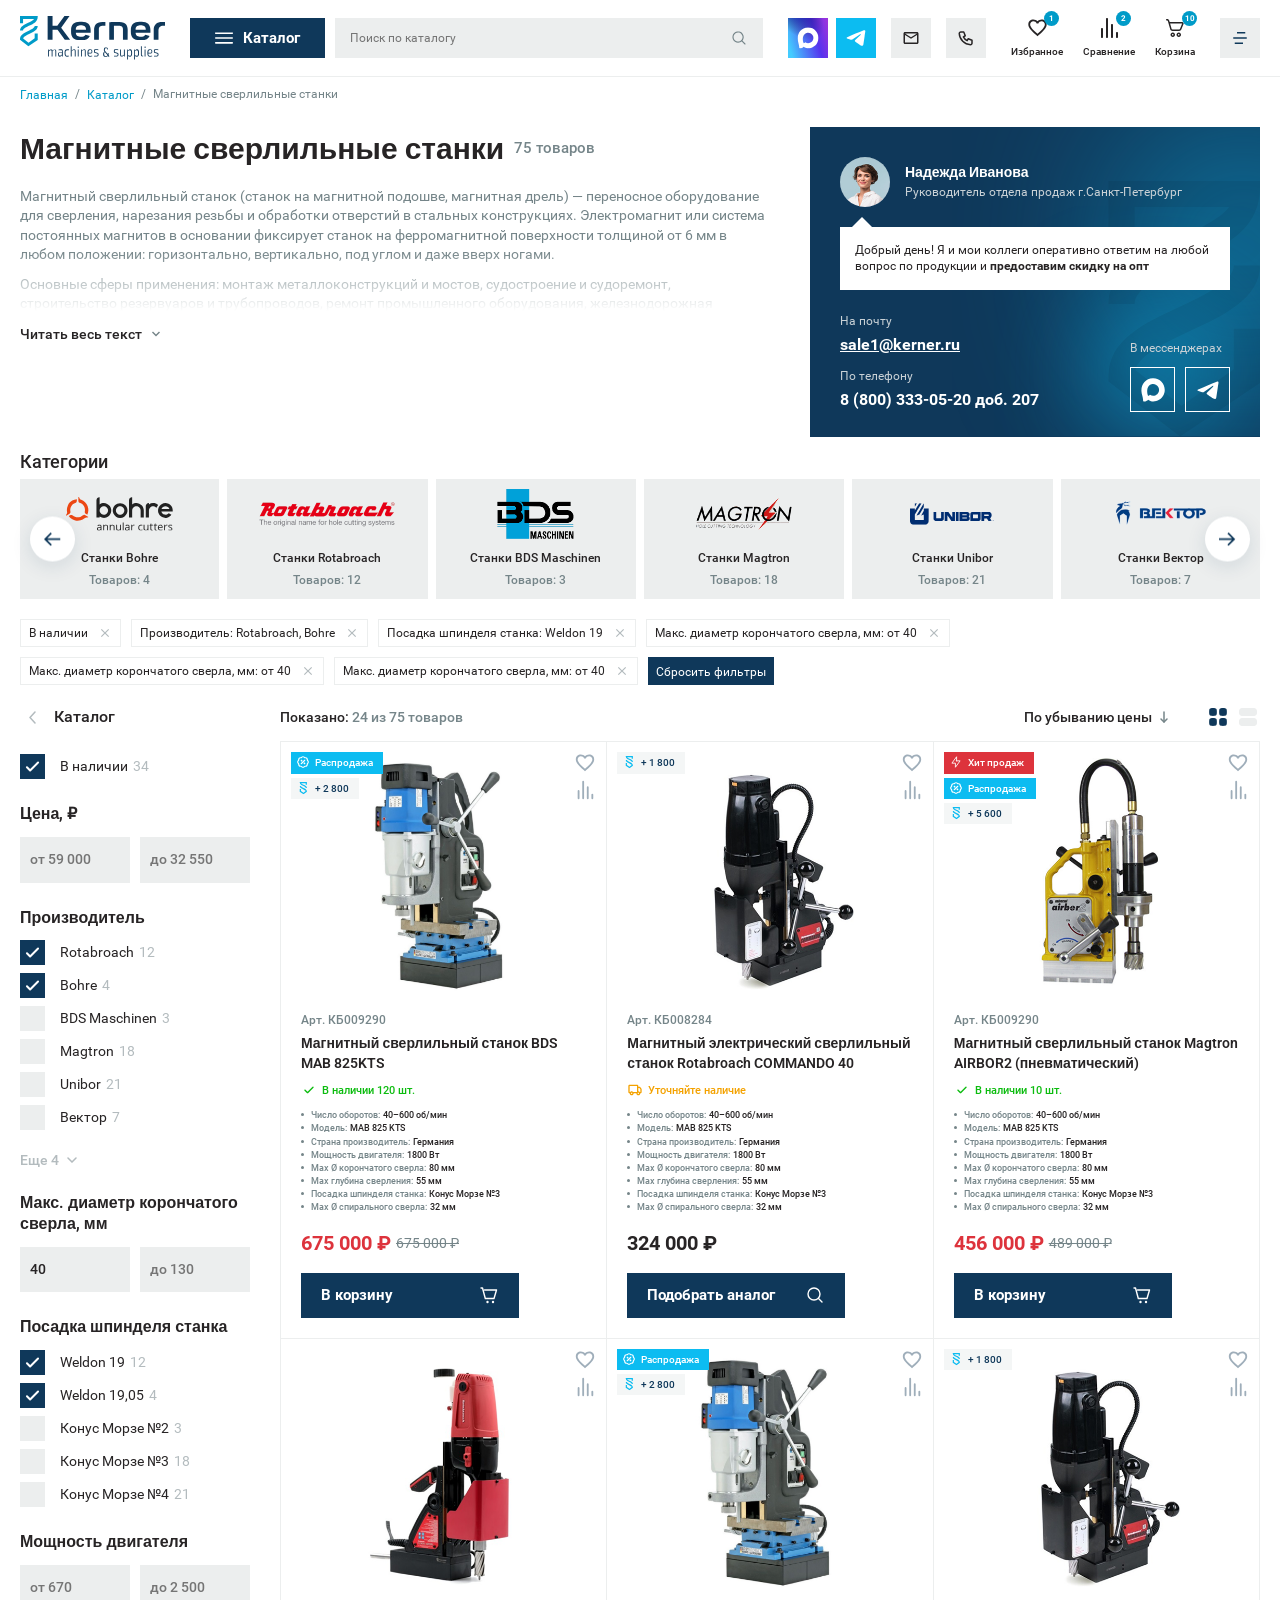
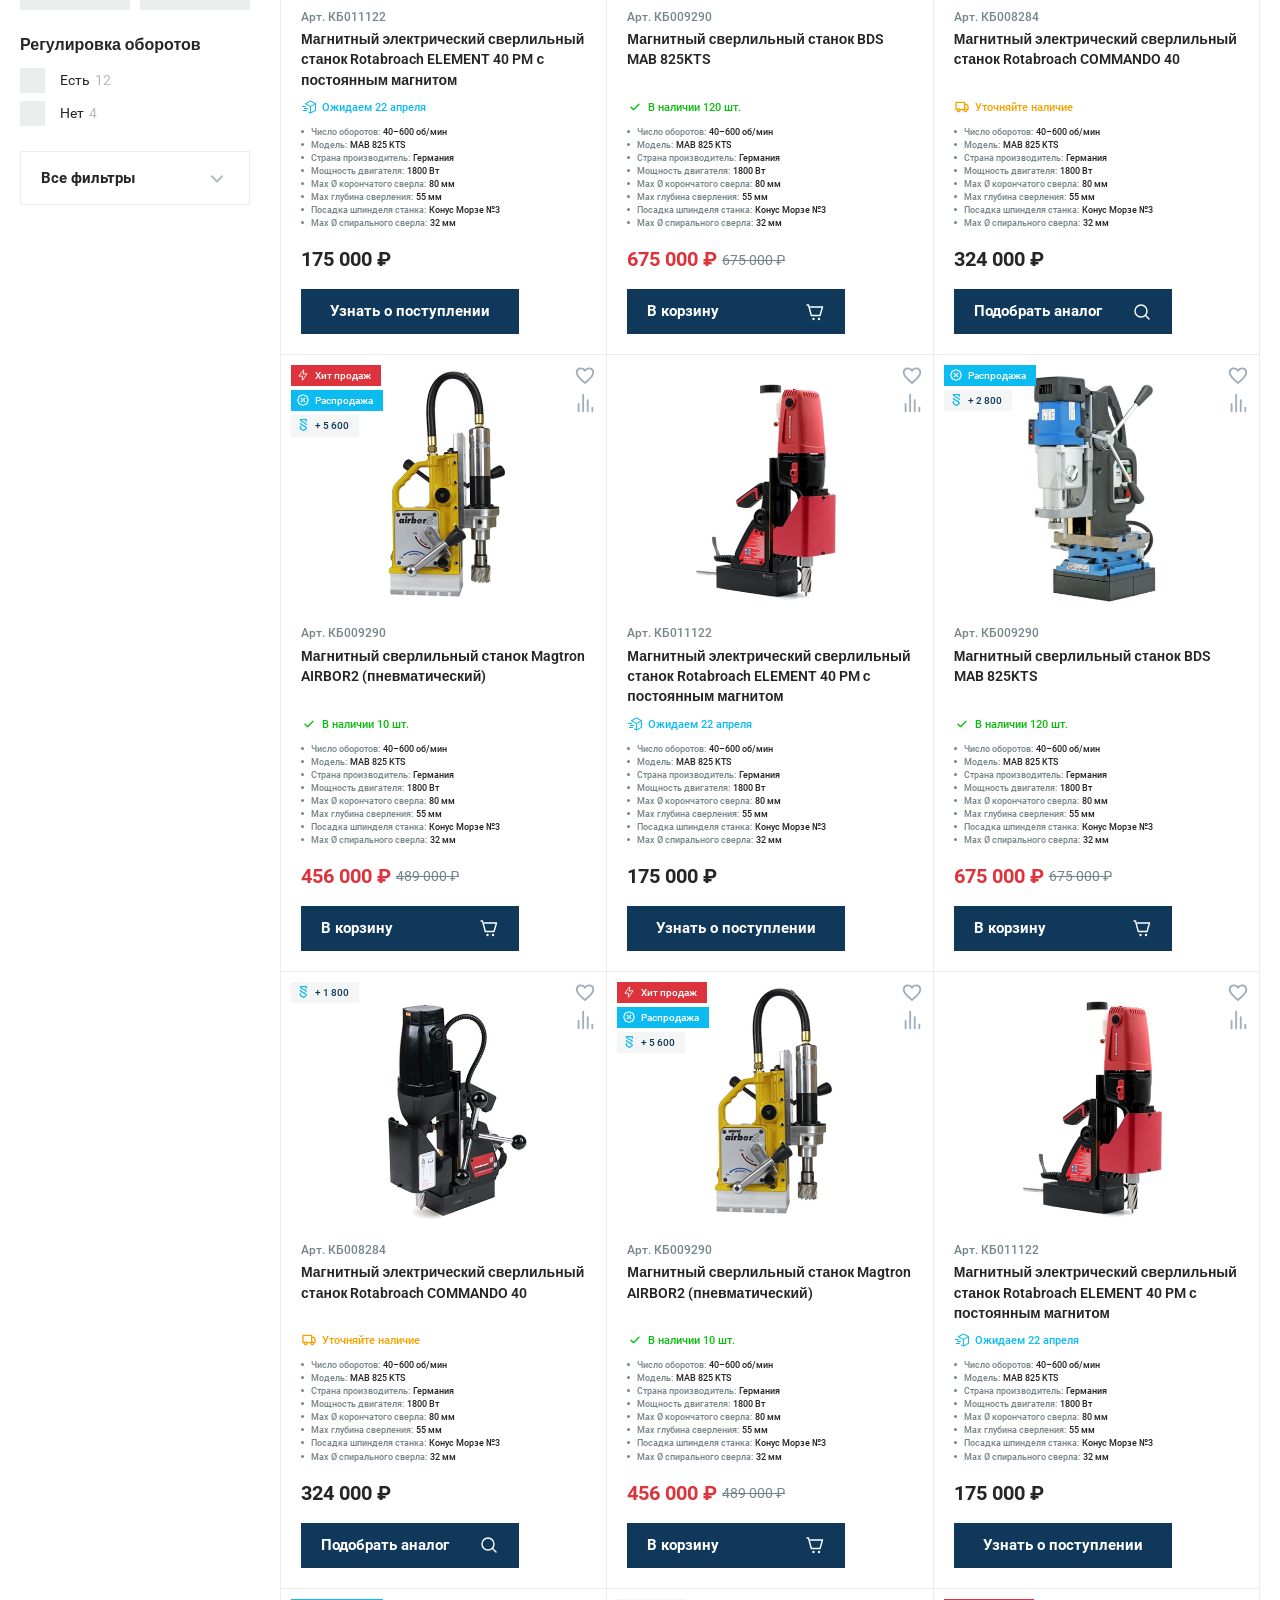
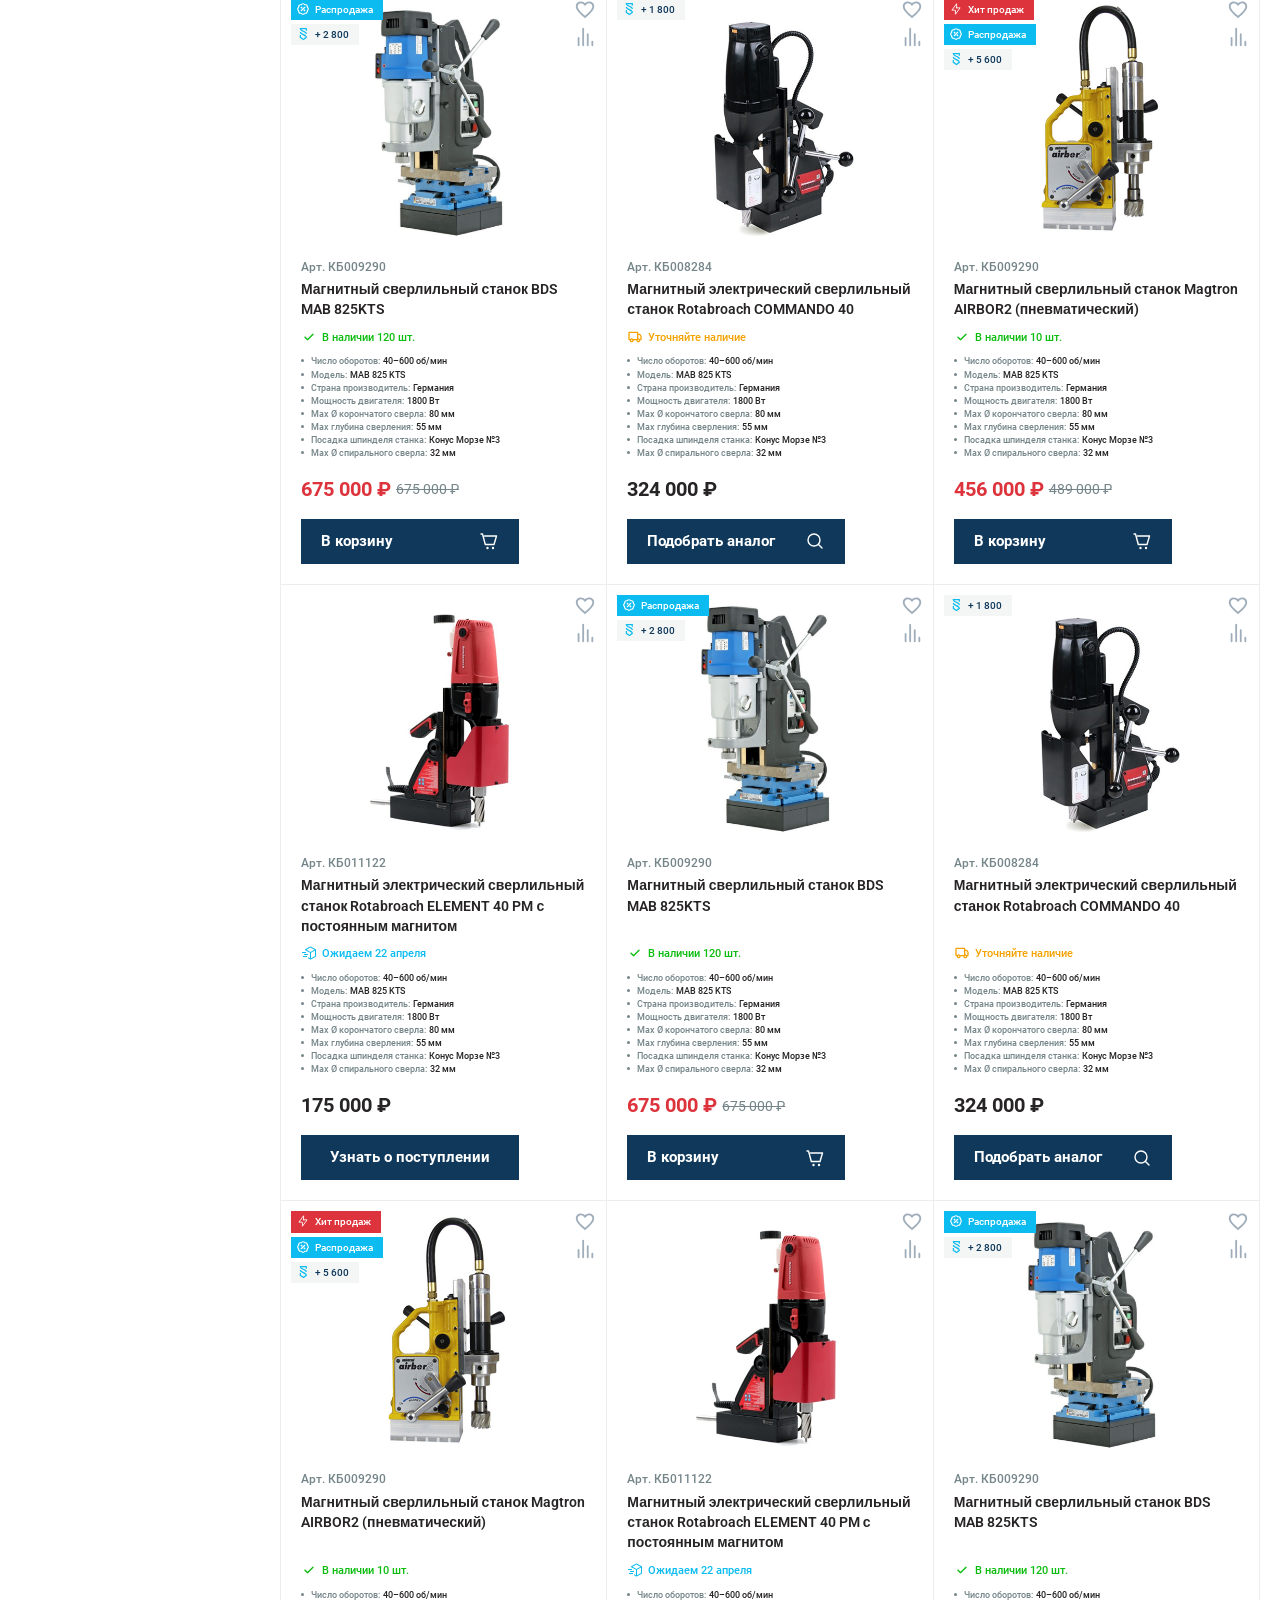
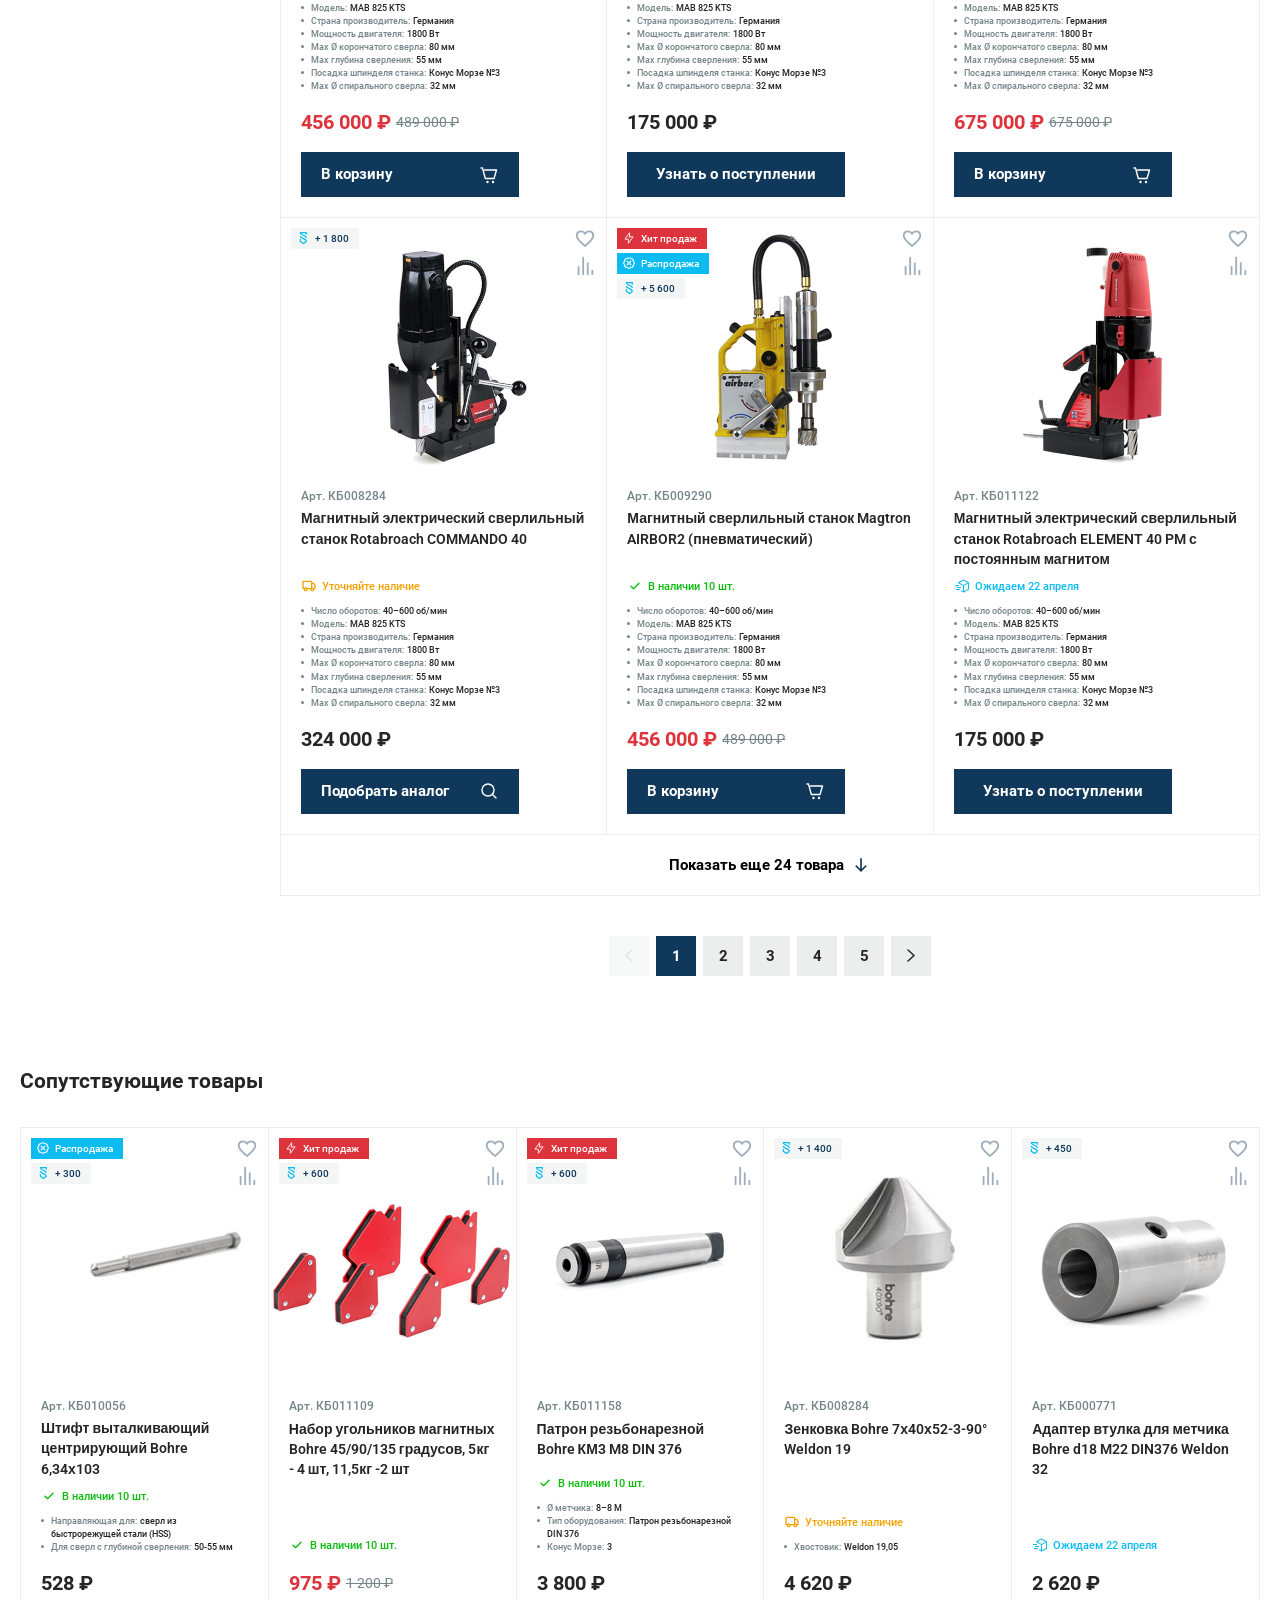
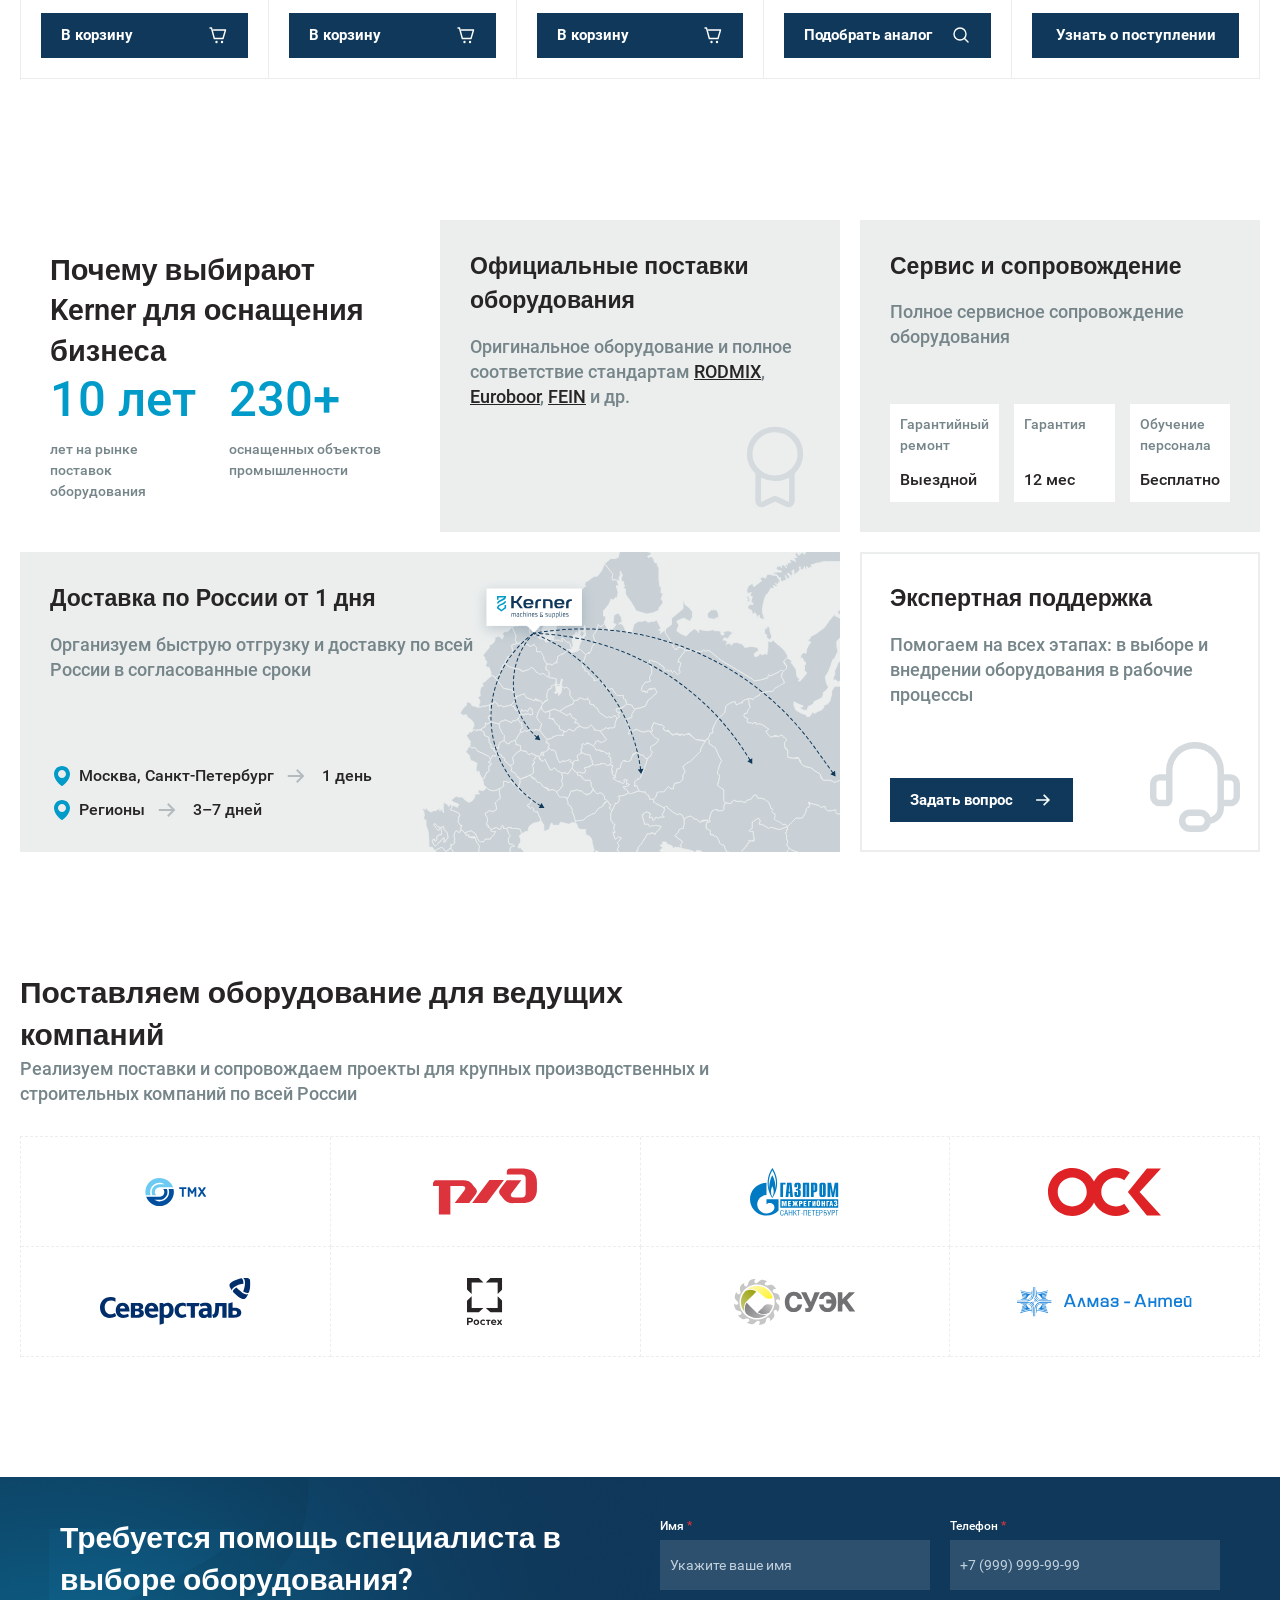
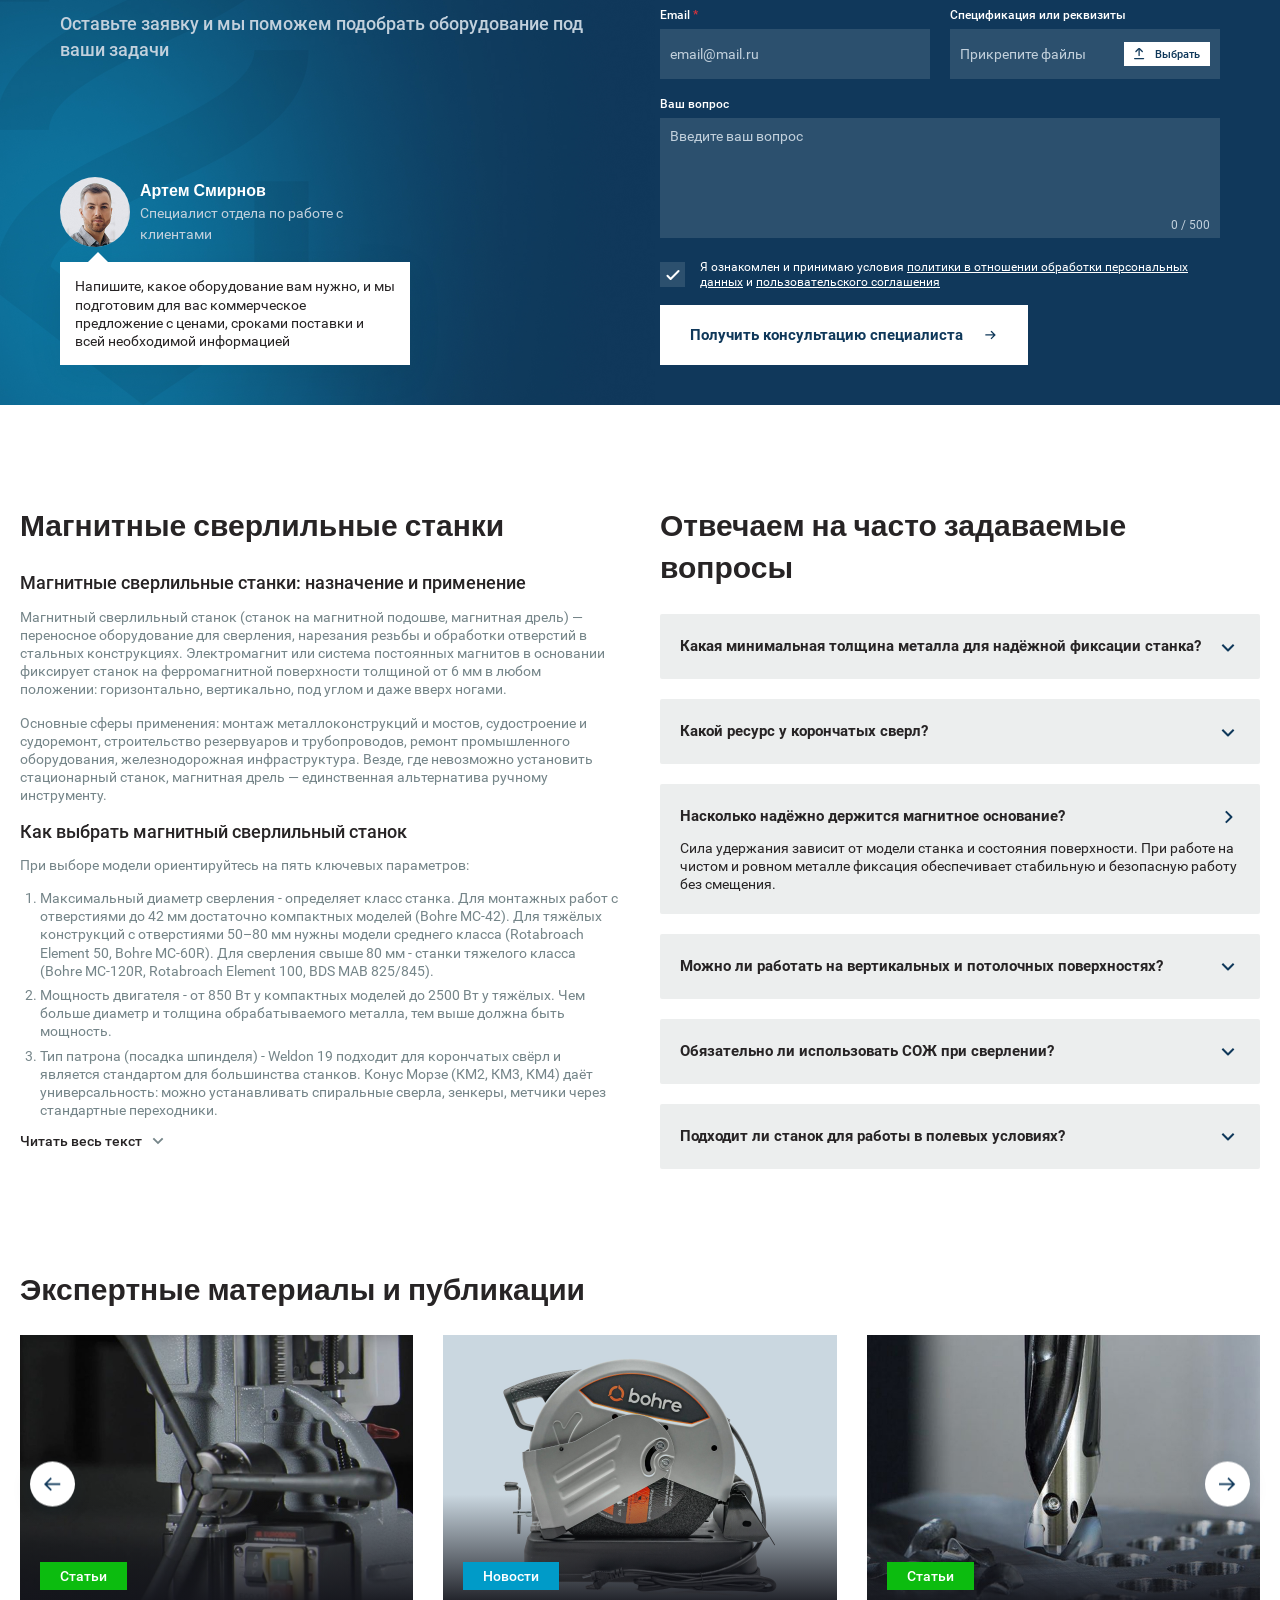
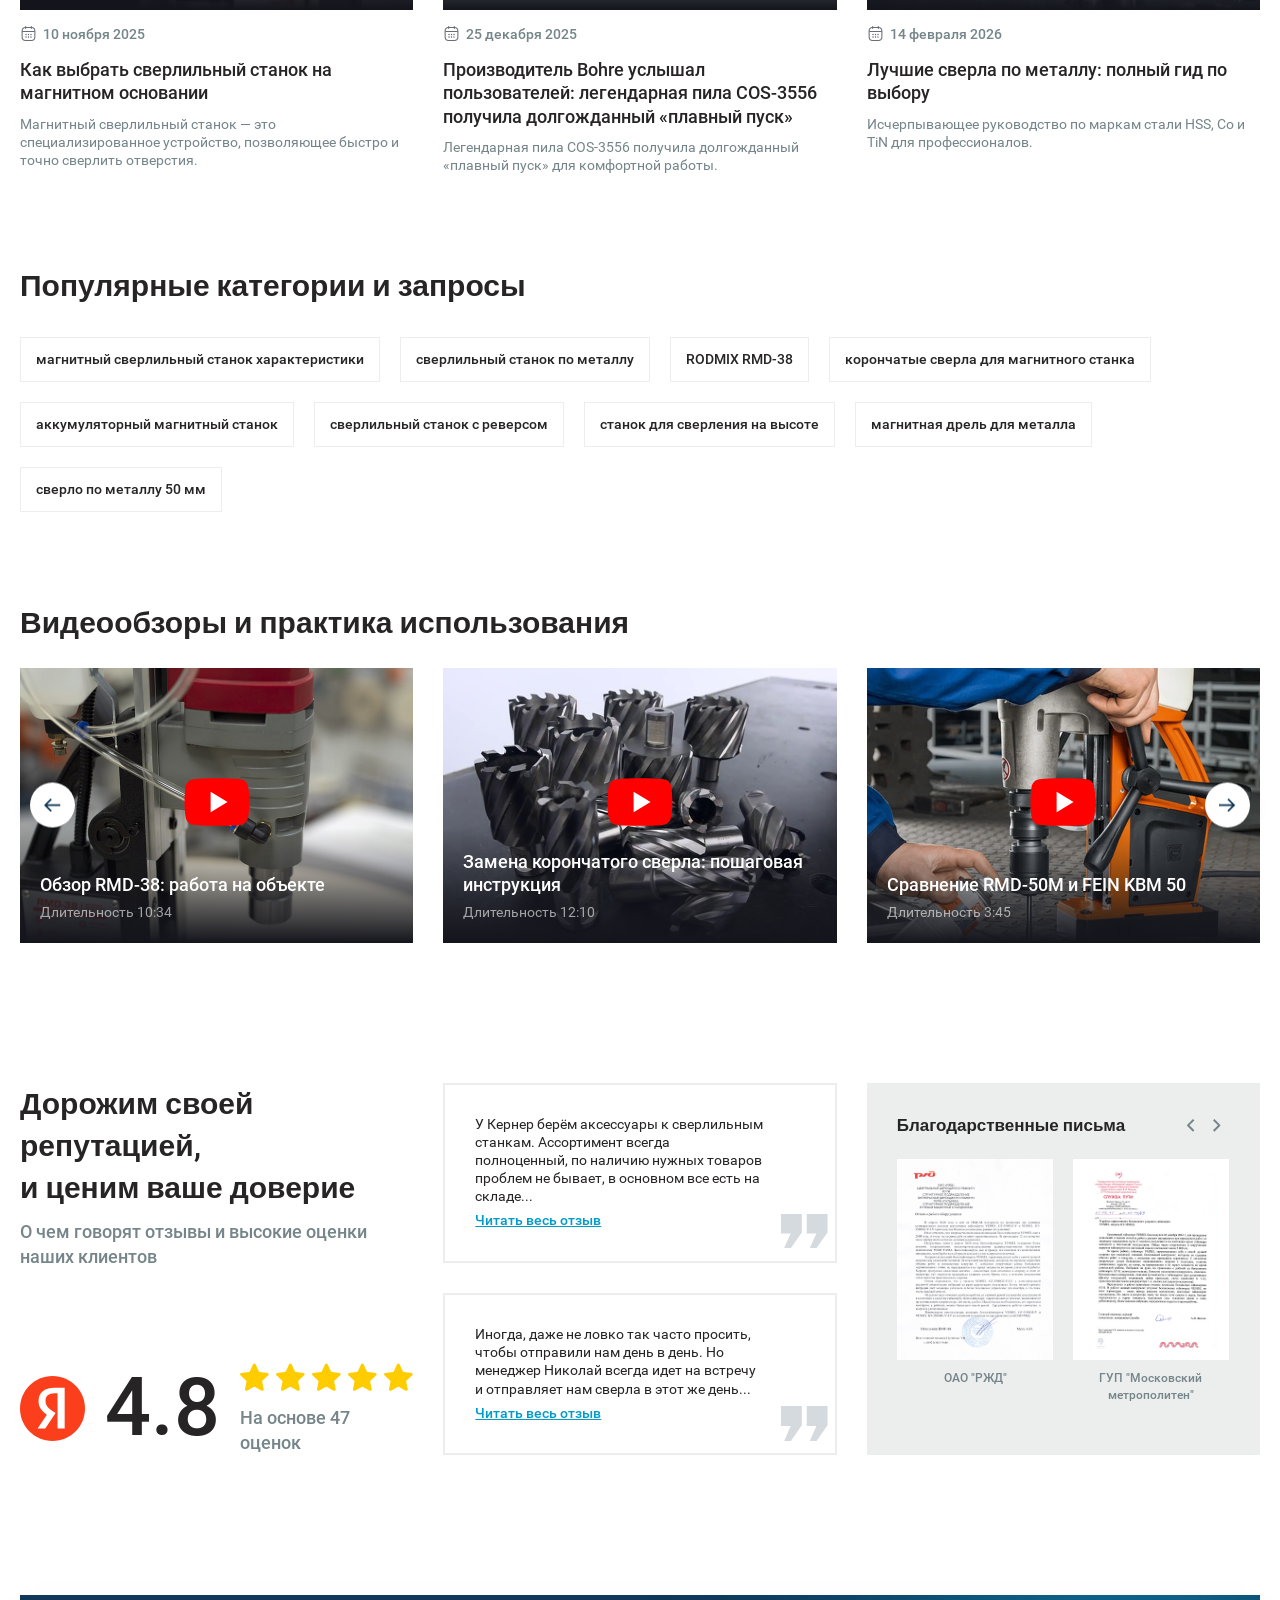
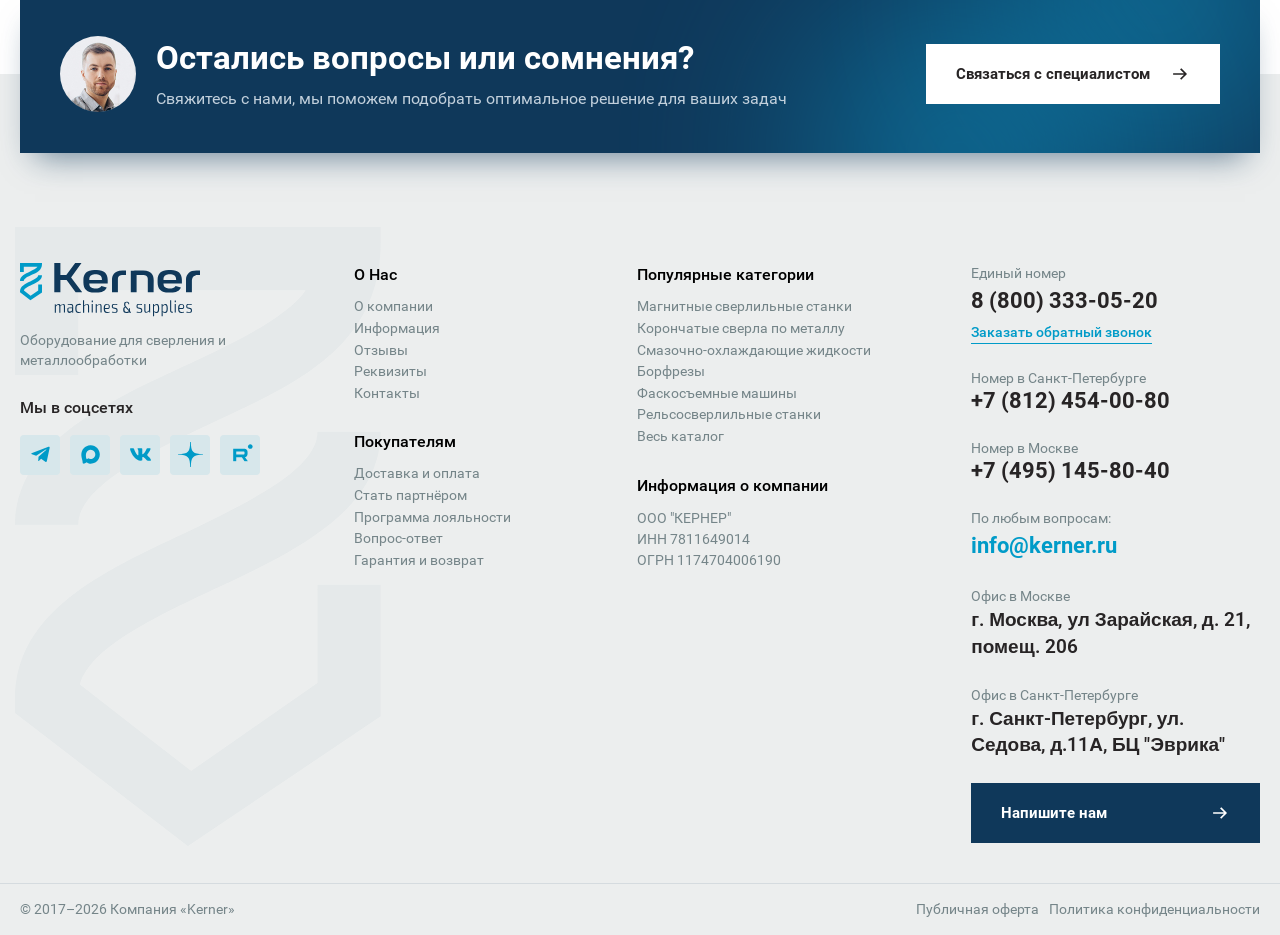
==== commit fa4c5fb2: "fix: help section bg" ====
--- a/index.html
+++ b/index.html
@@ -4674,6 +4674,10 @@
 
     <section class="help-section">
         <div class="container">
+            <div class="help-section-bg">
+                <img class="help-section-bg--desctope" src="img/main-page/help-section-bg.jpg" alt="">
+                <img class="help-section-bg--mob" src="img/main-page/help-section-bg-mob.jpg" alt="">
+            </div>
             <div class="help-wrapper">
                 <div class="help-info">
                     <h2 class="help-info__title">Требуется помощь специалиста в выборе оборудования?</h2>
--- a/styles/variables.css
+++ b/styles/variables.css
@@ -13,6 +13,7 @@
     --color-gray-light: #c2d0dc;
     --color-gray-lighter: #c9d1d6;
     --color-gray-muted: #9faeba;
+    --color-gray-dark: #6b6d74;
     --color-bg: #eceeee;
     --color-bg-soft: #f2f4f6;
     --color-bg-lighter: #f8f9fa;
@@ -28,6 +29,7 @@
     --color-green: #0cbc0f;
     --color-yellow: #ffd400;
     --color-yellow-dark: #f4a200;
+    --color-simple-white: #ffffff;
     --color-dark-blue-10: rgba(15, 56, 90, 0.1);
     --color-white-20: rgba(255, 255, 255, 0.2);
     --color-white-60: rgba(255, 255, 255, 0.6);
@@ -48,6 +50,36 @@
 
     /* === Other === */
     --border-partners-section: 1px dashed #eceeee;
+    /* === Новые цвета (добавлены для main.css) === */
+    --color-white-8: rgba(255, 255, 255, 0.08);
+    --color-dark-blue-12: rgba(15, 56, 90, 0.12);
+    --color-white-53: rgba(255, 255, 255, 0.53);
+    --color-dark-11: rgba(39, 36, 37, 0.11);
+    --color-white-0: rgba(255, 255, 255, 0);
+    --color-white-7: rgba(255, 255, 255, 0.07);
+    --color-white-70: rgba(255, 255, 255, 0.7);
+    --color-black-59: rgba(0, 0, 0, 0.59);
+    --color-black-0: rgba(0, 0, 0, 0);
+    --color-black-15: rgba(0, 0, 0, 0.15);
+    --color-white-81: rgba(255, 255, 255, 0.81);
+    --color-black-5: rgba(0, 0, 0, 0.05);
+    --color-black-63: rgba(0, 0, 0, 0.63);
+    --color-dark-0: rgba(39, 36, 37, 0);
+    --color-white-35: rgba(255, 255, 255, 0.35);
+    --color-white-80: rgba(255, 255, 255, 0.8);
+    --color-black-8: rgba(0, 0, 0, 0.08);
+    --color-white-90: rgba(255, 255, 255, 0.9);
+    --color-overlay-60: rgba(20, 21, 28, 0.6);
+    --color-overlay-0: rgba(20, 21, 28, 0);
+    --color-overlay-20: rgba(20, 21, 28, 0.2);
+    --color-overlay-85: rgba(20, 21, 28, 0.85);
+    --color-dark-blue-62: rgba(15, 56, 90, 0.62);
+    --color-white-54: rgba(255, 255, 255, 0.54);
+    --color-white-10: rgba(255, 255, 255, 0.1);
+    --color-navy: #192631;
+    --color-gray-hover-bg: #f5f5f5;
+    --color-gray-faint: #f0f0f0;
+
 }
 
 * {
@@ -93,4 +125,62 @@
 
 .swiper-button-lock {
     display: none !important;
+}
+
+.tabs-nav {
+    display: flex;
+    gap: 10px;
+    margin-bottom: 30px;
+    overflow-x: auto;
+}
+
+.tabs-nav::-webkit-scrollbar {
+    display: none;
+    width: 0;
+    height: 0;
+}
+
+.tabs-nav {
+    scrollbar-width: none;
+    -ms-overflow-style: none;
+}
+
+.tabs-nav__btn {
+    height: 45px;
+    padding: 8px 20px;
+    background-color: var(--color-bg);
+    border: none;
+    cursor: pointer;
+    font-size: 13px;
+    font-weight: 700;
+    color: var(--color-dark);
+    white-space: nowrap;
+    transition: all 0.2s ease;
+}
+
+.tabs-nav__btn.active {
+    background-color: var(--color-dark);
+    color: var(--color-simple-white);
+}
+
+.tabs-nav__count {
+    color: var(--color-gray);
+}
+
+.tabs-nav__btn.active .tabs-nav__count {
+    color: var(--color-simple-white);
+    opacity: 0.7;
+}
+
+.tabs-content__item {
+    display: none;
+}
+
+.tabs-content__item.active {
+    display: block;
+    animation: fadeIn 0.3s ease;
+}
+
+.expert-main-pg__tabs-nav {
+    margin-bottom: 0px;
 }
--- a/styles/style.css
+++ b/styles/style.css
@@ -641,6 +641,11 @@
     background-color: var(--color-border);
 }
 
+.swiper-dotts.swiper-dotts--white .swiper-pagination-bullet {
+    backdrop-filter: blur(20.200002670288086px);
+    background-color: rgba(255, 255, 255, 0.07);
+}
+
 .swiper-dotts .swiper-pagination-bullet::before {
     content: "";
     position: absolute;
@@ -652,12 +657,20 @@
     transition: width 0.4s ease-in-out;
 }
 
+.swiper-dotts.swiper-dotts--white .swiper-pagination-bullet::before {
+    background-color: #fff;
+}
+
 .swiper-dotts .swiper-pagination-bullet-active::before {
     width: 100%;
 }
 
 .swiper-dotts .swiper-pagination-bullet-active {
     background-color: var(--color-white);
+}
+
+.swiper-dotts.swiper-dotts--white .swiper-pagination-bullet-active {
+    background-color: #fff;
 }
 
 .burger-menu-button,
@@ -2557,26 +2570,48 @@
     background-color: var(--color-white);
 }
 
+.help-section .container {
+    position: relative;
+}
+
+.help-section-bg {
+    position: absolute;
+    width: 100%;
+    height: 100%;
+    left: 0;
+    top: 0;
+}
+
+.help-section-bg img {
+    position: absolute;
+    width: 100%;
+    height: 100%;
+    left: 0;
+    top: 0;
+    object-fit: cover;
+}
+
+.help-section-bg--mob {
+    display: none;
+}
+
+@media (max-width: 640px) {
+    .help-section-bg--desctope {
+        display: none;
+    }
+
+    .help-section-bg--mob {
+        display: block;
+    }
+}
+
 .help-wrapper {
-    background-color: var(--color-dark-blue);
+    /* background-color: var(--color-dark-blue); */
     padding: 40px;
     display: flex;
     gap: 40px;
     position: relative;
     overflow: hidden;
-}
-
-.help-wrapper::before {
-    content: "";
-    position: absolute;
-    width: 366px;
-    height: 366px;
-    left: -121px;
-    top: 122px;
-    background: var(--color-cyan);
-    filter: blur(210px);
-    opacity: 0.2;
-    pointer-events: none;
 }
 
 .help-info {
@@ -2754,6 +2789,7 @@
 
 .custom-checkbox {
     display: flex;
+    align-items: center;
     gap: 15px;
     cursor: pointer;
 }
@@ -3714,6 +3750,10 @@
     .partners-section__subtitle {
         margin-top: 4px;
     }
+
+    .help-wrapper::before {
+        display: none;
+    }
 }
 
 @media (max-width: 992px) {
@@ -4286,10 +4326,16 @@
     .badge-product-card {
         font-size: 8px;
         padding: 2px 5px;
-    }
-    .badge-product-card__icon {
+        padding-left: 22px;
+    }
+
+    .badge-product-card--hit::before,
+    .badge-product-card--sale::before,
+    .badge-product-card--bonus-blur::before {
         width: 12px;
         height: 12px;
+        left: 4px;
+        top: 2px;
     }
     .product-card__img-wrap {
         height: 185px;
@@ -4416,10 +4462,6 @@
         gap: 15px;
         height: 50px;
     }
-
-    .custom-checkbox {
-        align-items: center;
-    }
     .seo-content__mini-section:nth-child(1) {
         margin-top: 20px;
     }
